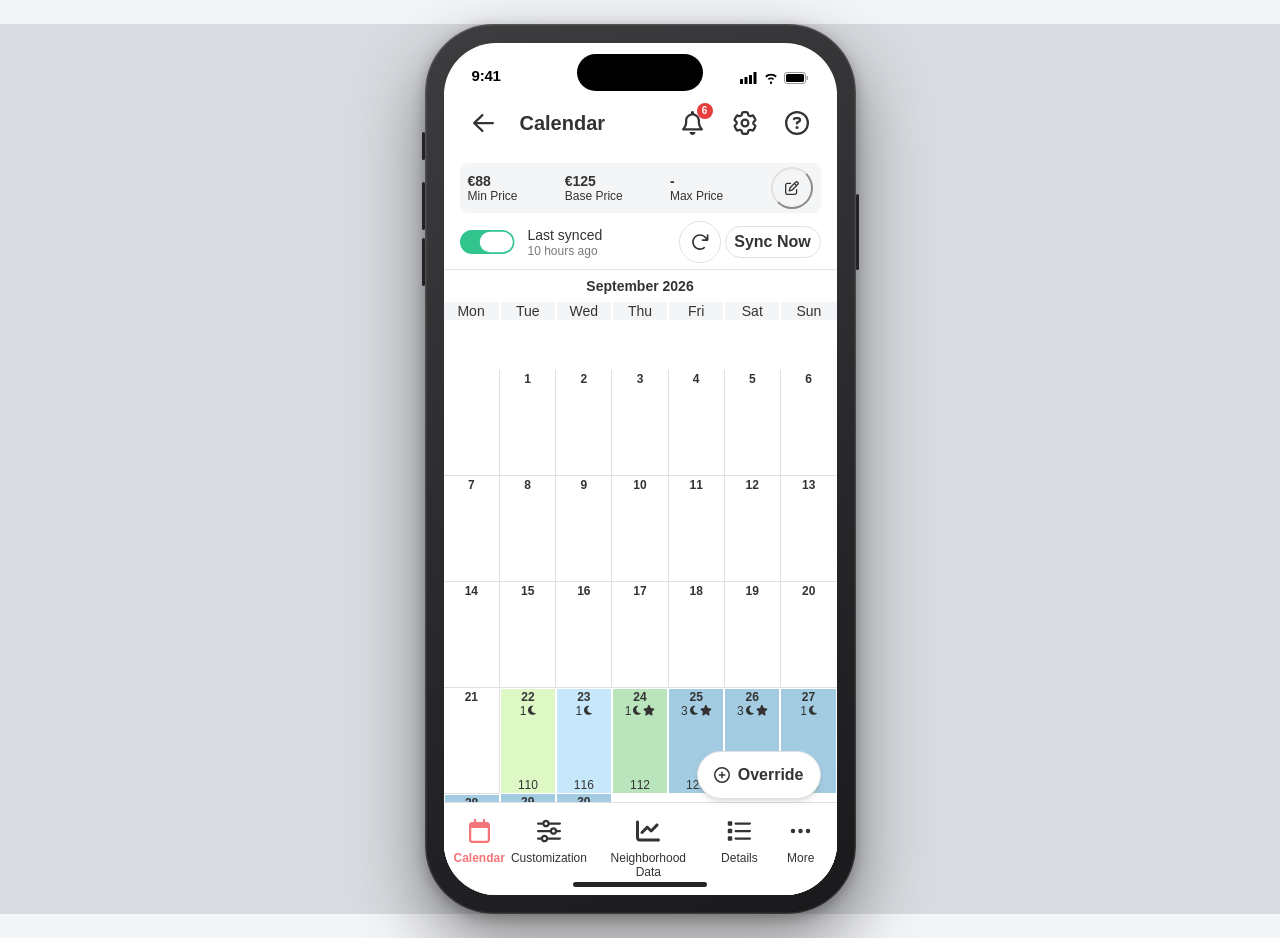
==== calendar.html @ 1b8e3a9e "Neighborhood Data design audit fixes - Tabs: no pink divider on active tab; Market History tabs 48px" ====
<!DOCTYPE html>
<html lang="en">
<head>
<meta charset="UTF-8">
<meta name="viewport" content="width=device-width, initial-scale=1.0, maximum-scale=1.0, user-scalable=no">
<title>Calendar — PriceLabs Mobile (real app shell)</title>
<link href="https://fonts.googleapis.com/css2?family=IBM+Plex+Sans:wght@400;500;600;700&display=swap" rel="stylesheet">
<script src="https://code.highcharts.com/highcharts.js"></script>
<script src="https://code.highcharts.com/highcharts-more.js"></script>
<script src="https://code.highcharts.com/modules/accessibility.js"></script>
<style>
/* Real Chakra theme tokens, extracted live from sagar.app.pricelabs.co (getComputedStyle on :root).
   Same custom-property names the production app uses — nothing renamed. */
:root {
  --chakra-colors-primaryRed-50: #FEF1F2;
  --chakra-colors-primaryRed-100: #FCDCDD;
  --chakra-colors-primaryRed-200: #F69396;
  --chakra-colors-primaryRed-600: #F37579;
  --chakra-colors-primaryRed-700: #D66B6F;
  --chakra-colors-primaryRed-800: #C36568;
  --chakra-colors-primaryRed-900: #A15457;
  --chakra-colors-primaryBlack: #333333;
  --chakra-colors-secondaryBlack: #7A7A7A;
  --chakra-colors-productWhite: #FFFFFF;
  --chakra-colors-backgroundGrey: #F4F5F7;
  --chakra-colors-disabledGrey: #AEAEAE;
  --chakra-colors-borderColor: #E0E0E0;
  --chakra-colors-blackOverlay10: rgba(0, 0, 0, 0.1);
  --chakra-colors-highlightRed: #FEF1F2;
  --chakra-colors-highlightBlue: #F3F8FE;
  --chakra-colors-highlightGreen: #F5FBF9;
  --chakra-colors-highlightYellow: #FEFAF3;
  --chakra-colors-error: #E63E3D;
  --chakra-colors-gray-100: #EDF2F7;
  --chakra-colors-gray-200: #E2E8F0;
  --chakra-colors-gray-300: #CBD5E0;
  --chakra-colors-gray-400: #A0AEC0;
  --chakra-colors-gray-500: #718096;
  --chakra-colors-gray-600: #4A5568;
  --chakra-colors-gray-700: #2D3748;
  --chakra-colors-gray-800: #1A202C;

  --chakra-fontWeights-normal: 400;
  --chakra-fontWeights-medium: 500;
  --chakra-fontWeights-semibold: 600;
  --chakra-fontWeights-bold: 700;
  --chakra-lineHeights-normal: normal;
  --chakra-lineHeights-short: 1.375;
  --chakra-lineHeights-base: 1.5;
  --chakra-lineHeights-tall: 1.625;
  --chakra-fonts-body: 'IBM Plex Sans', sans-serif;
  --chakra-fonts-heading: -apple-system, BlinkMacSystemFont, "Segoe UI", Helvetica, Arial, sans-serif;

  --chakra-fontSizes-mobile-xs: 0.75rem;
  --chakra-fontSizes-mobile-sm: 0.875rem;
  --chakra-fontSizes-mobile-md: 1rem;
  --chakra-fontSizes-mobile-lg: 1.25rem;
  --chakra-fontSizes-mobile-xl: 1.5rem;
  --chakra-fontSizes-lg: 1.125rem;

  --chakra-space-1: 0.25rem;
  --chakra-space-2: 0.5rem;
  --chakra-space-2-5: 0.625rem;
  --chakra-space-3: 0.75rem;
  --chakra-space-4: 1rem;
  --chakra-space-6: 1.5rem;
  --chakra-space-8: 2rem;
  --chakra-space-10: 2.5rem;
  --chakra-space-12: 3rem;
  --chakra-space-13: 3.25rem;
  --chakra-sizes-full: 100%;
  --chakra-sizes-1: 0.25rem;
  --chakra-sizes-6: 1.5rem;
  --chakra-sizes-10: 2.5rem;
  --chakra-sizes-12: 3rem;
  --chakra-sizes-13: 3.25rem;
  --chakra-sizes-30: 7.5rem;

  --chakra-radii-full: 50rem;
  --chakra-radii-xl: 0.75rem;
  --chakra-radii-lg: 0.625rem;
  --chakra-radii-md: 0.313rem;
  --chakra-radii-sm: 0.125rem;

  --chakra-shadows-sm: 0 1px 2px 0 rgba(0,0,0,0.05);
  --chakra-shadows-base: 0 1px 3px 0 rgba(0,0,0,0.1), 0 1px 2px 0 rgba(0,0,0,0.06);
  --chakra-shadows-md: 0 4px 6px -1px rgba(0,0,0,0.1), 0 2px 4px -1px rgba(0,0,0,0.06);
  --chakra-shadows-lg: 0 10px 15px -3px rgba(0,0,0,0.1), 0 4px 6px -2px rgba(0,0,0,0.05);
  --chakra-shadows-outline: 0 0 0 3px rgba(66,153,225,0.6);
  --chakra-shadows-none: none;

  --chakra-borders-container: 1px solid #E0E0E0;
  --chakra-borders-datePickerDayHover: 1px solid #F37579;
  --chakra-borders-default: 1px solid rgba(0,0,0,0.1);
  --chakra-borders-none: 0;
  --chakra-transition-property-common: background-color,border-color,color,fill,stroke,opacity,box-shadow,transform;
  --chakra-transition-duration-normal: 200ms;
  --chakra-transition-duration-fast: 100ms;

  --chakra-colors-black: #000000;
  --chakra-colors-white: #FFFFFF;
  --chakra-colors-blue: #1976F3;
  --chakra-colors-green: #31C48D;
  --chakra-colors-transparent: transparent;
  --chakra-colors-chakra-body-bg: #FFFFFF;
  --chakra-colors-chakra-body-text: #1A202C;
  --chakra-colors-inputBg: #F4F5F7;
  --chakra-colors-cellSelection: rgba(0,0,0,0.2);
  --chakra-colors-whiteAlpha-300: rgba(255,255,255,0.16);

  --chakra-sizes-4: 1rem;
  --chakra-sizes-4-5: 1.125rem;
  --chakra-sizes-8: 2rem;
  --chakra-sizes-10-5: 2.625rem;
  --chakra-sizes-16: 4rem;
  --chakra-sizes-20: 5rem;
  --chakra-sizes-24: 6rem;
  --chakra-sizes-25: 6.25rem;

  --chakra-space-0-5: 0.125rem;
  --chakra-space-1-5: 0.375rem;
  --chakra-space-5: 1.25rem;
  --chakra-space-9: 2.25rem;
  --chakra-space-16: 4rem;
  --chakra-space-18: 4.5rem;
  --chakra-space-20: 5rem;

  --chakra-fontSizes-2xs: 0.625rem;
  --chakra-fontSizes-sm: 0.75rem;
  --chakra-lineHeights-1: 1;
  --chakra-radii-none: 0;

  --chakra-zIndices-banner: 1200;
  --chakra-zIndices-dropdown: 1000;
  --chakra-zIndices-modal: 1400;

  --chakra-shadows-bottomSheetShadow: 0px -2px 2px 0px rgba(51,51,51,0.1);
  --chakra-shadows-mobileDrawerHeaderShadow: 0px 2px 2px 0px rgba(51,51,51,0.1);
  --chakra-shadows-popoverDark: 0px 2px 4px 0px rgba(0,0,0,0.25), 0px 8px 24px 0px rgba(0,0,0,0.35);
}

html, body { background: var(--chakra-colors-backgroundGrey); }
body { font-family: var(--chakra-fonts-body); color: var(--chakra-colors-primaryBlack); margin: 0; }
* { box-sizing: border-box; }
.chakra-text { margin: 0; }

/* ── Phone-frame harness: real extracted elements use position:fixed against the
   live app's full-screen mobile viewport. We scope those to a centered frame so
   this page still works when previewed on a wide desktop browser. ── */
.phone-frame {
  position: relative;
  max-width: 393px;
  margin: 0 auto;
  /* 100vh is the LARGEST possible viewport height on a real phone browser
     (address bar hidden/collapsed) — the footer nav is pinned to the
     bottom of this box via position:absolute, so sizing the box to 100vh
     while the actual visible area is shorter (address bar still shown)
     pushes the footer below what's actually on screen. 100dvh tracks the
     real, currently-visible viewport instead; the plain 100vh line stays
     first as a fallback for browsers that don't support dvh yet. */
  height: 100vh;
  height: 100dvh;
  /* overflow:hidden still permits *programmatic* scrolling (e.g. a focused
     button's default scroll-into-view) — which is exactly what was shifting
     our absolutely-positioned sheets and bottom nav out of place. overflow:clip
     forbids scrolling outright; the hidden fallback covers older browsers. */
  overflow: hidden;
  overflow: clip;
  background: var(--chakra-colors-productWhite);
  box-shadow: 0 0 40px rgba(0,0,0,0.15);
  display: flex;
  flex-direction: column;
}
.phone-frame .css-d8ne84 { flex: 1 1 auto; min-height: 0; }
/* Real bottom nav uses z-index: var(--chakra-zIndices-modal) = 1400, which is
   meant to sit above ordinary page content in the live app but ends up ranking
   above our own bottom sheets too (which we z-index in the 2000s) unless we
   pin it down explicitly here. */
.phone-frame .css-18y2um2 { position: absolute !important; left: 0; right: 0; width: 100% !important; z-index: 30 !important; }
.phone-frame [role="dialog"].chakra-modal__content {
  position: absolute !important; max-width: 100% !important; margin: 0 !important;
  /* Real bottom sheets fill down to the screen edge with their own white
     background regardless of content length (verified live: a 6-item list
     still renders a 730px-tall sheet on an 812px viewport) — without this,
     our short sheets left a gap showing the page behind them. */
  min-height: 60vh; border-radius: 16px 16px 0 0; background: var(--chakra-colors-productWhite);
}
.phone-frame #sheet-backdrop { position: absolute !important; }
/* The Override FAB's real positioned ancestor was a Chakra Tabs wrapper
   (.css-8vzbhk) sized to the full scrollable calendar content (1000px+),
   not the phone screen — so "bottom: 96px" resolved against that tall box
   and the button rendered hundreds of pixels below the visible viewport.
   Neutralizing that wrapper's position lets the button's containing block
   resolve up to .phone-frame instead, so it floats correctly above the
   tab bar as the calendar scrolls beneath it. */
.phone-frame .css-8vzbhk { position: static !important; }
.phone-frame #mobile-app-override-button-calendar-container {
  position: absolute !important; top: auto !important; left: auto !important;
  right: 16px !important; bottom: 96px !important; z-index: 50;
}
/* Real header wrapper is position:fixed in the live app, so its sibling
   content carries a margin-top equal to the header's height to avoid
   sitting underneath it. Our header is sticky (in normal flow) instead,
   so that compensation is redundant here — it was leaving a blank ~64px
   gap between the header and the price card. */
.phone-frame .css-1wpd4pz { position: static !important; margin-top: 0 !important; }

/* ── iPhone 16 device frame (POC presentation only, not extracted from the
   real app): matches the iPhone 16's logical/point resolution — 393×852pt
   (2556×1179px @3x) — with a titanium bezel, Dynamic Island, status bar,
   side buttons and home indicator so the mock reads as a real device. ── */
.device-frame {
  position: relative;
  width: 431px; height: 890px;
  margin: 24px auto;
  background: linear-gradient(155deg,#3d3d3f,#19191b);
  border-radius: 68px;
  padding: 19px;
  box-shadow: 0 30px 70px rgba(0,0,0,0.45), 0 4px 14px rgba(0,0,0,0.25), inset 0 0 0 1.5px rgba(255,255,255,0.12);
}
.device-frame .screen {
  position: relative; width: 393px; height: 852px;
  border-radius: 52px; overflow: hidden; background: #fff;
}
.device-frame .screen .phone-frame {
  height: 804px; max-width: 393px; margin-top: 48px; box-shadow: none;
}
.device-frame .status-bar {
  position: absolute; top: 0; left: 0; right: 0; height: 48px; z-index: 500;
  display: flex; align-items: flex-end; justify-content: space-between;
  padding: 0 28px 7px; pointer-events: none;
  font-size: 15px; font-weight: 600; color: #000; letter-spacing: -0.2px;
  font-family: -apple-system, BlinkMacSystemFont, "Segoe UI", Helvetica, Arial, sans-serif;
}
.device-frame .status-bar .sb-icons { display: flex; align-items: center; gap: 5px; }
.device-frame .dynamic-island {
  position: absolute; top: 11px; left: 50%; transform: translateX(-50%);
  width: 126px; height: 37px; background: #000; border-radius: 20px; z-index: 600;
}
.device-frame .home-indicator {
  position: absolute; bottom: 8px; left: 50%; transform: translateX(-50%);
  width: 134px; height: 5px; background: #000; border-radius: 3px; z-index: 500; opacity: 0.85;
}
.device-frame .side-btn { position: absolute; background: #232325; border-radius: 3px 0 0 3px; }
.device-frame .btn-action { left: -3px; top: 108px; width: 3px; height: 28px; border-radius: 3px; }
.device-frame .btn-vol-up { left: -3px; top: 158px; width: 3px; height: 48px; border-radius: 3px; }
.device-frame .btn-vol-down { left: -3px; top: 214px; width: 3px; height: 48px; border-radius: 3px; }
.device-frame .btn-power { right: -3px; top: 170px; width: 3px; height: 76px; border-radius: 3px; }
@media (max-width: 470px) {
  /* On an actual phone browser there's no bezel to draw and the real OS
     already shows its own status bar and (on notched phones) its own
     Dynamic Island — the fake ones below are only useful inside the
     desktop mockup, so they're hidden here rather than doubling up. */
  .device-frame {
    width: 100vw; height: 100vh; height: 100dvh;
    margin: 0; border-radius: 0; padding: 0; box-shadow: none;
  }
  .device-frame .screen { width: 100%; height: 100%; border-radius: 0; }
  .device-frame .screen .phone-frame { height: 100%; max-width: 100%; margin-top: 0; }
  .device-frame .side-btn, .device-frame .status-bar, .device-frame .dynamic-island, .device-frame .home-indicator {
    display: none;
  }
}
/* Real header wrapper is position:fixed against the full browser viewport in the
   live app (which IS full-viewport-width there). Pin it to the top of our scroll
   container instead, so it stays the frame's width. Targeted by structure
   (header's first div) rather than the opaque per-page Emotion hash, since the
   dashboard header's wrapper class wasn't captured with a matching CSS rule at all. */
.phone-frame header > div:first-child {
  display: flex !important; align-items: center; justify-content: space-between;
  gap: var(--chakra-space-3); padding: var(--chakra-space-3) var(--chakra-space-4);
  height: var(--chakra-sizes-16); width: 100% !important;
  background: var(--chakra-colors-productWhite);
  box-shadow: var(--chakra-shadows-mobileDrawerHeaderShadow);
  position: sticky !important; top: 0 !important; z-index: 20;
}
.phone-frame header .css-1v6aiw5 { flex: 1 1 auto !important; width: auto !important; min-width: 0; }
/* .css-1fydlbq carries a real "mobileDrawerHeaderShadow" box-shadow meant
   for a header that overlaps scrolling content behind it elsewhere in the
   live app. In our bottom-sheet/full-screen headers it isn't overlapping
   anything — it just renders as a stray horizontal shadow band under the
   title row. Suppressed for our modal headers specifically. */
.phone-frame .chakra-modal__header .css-1fydlbq { box-shadow: none !important; }
/* Shared header icon-group: captured with matching CSS on the Calendar page but
   not the Pricing Dashboard page (same component, but its own stylesheet was
   built from a scan that never saw the header's classes). Same values either way. */
.css-nwfosv { display: flex !important; gap: var(--chakra-space-1); flex-shrink: 0; }
.css-79elbk { position: relative; }

/* Header icon buttons (.css-1x8iiyz): the real rule's border-width/style
   sub-properties were captured as empty values (an artifact of how Chakra
   serializes an unset border), which the browser silently drops — so instead
   of "no border" these buttons were falling back to the default UA <button>
   style (a 2px grey outset border), which is what was reported as broken. */
.chakra-button.css-1x8iiyz { border: 0 none; box-shadow: none; background: var(--chakra-colors-productWhite); }
.chakra-button.css-1x8iiyz:active { background: var(--chakra-colors-primaryRed-50); }

"
.chakra-button__group[data-attached][data-orientation="horizontal"] > .css-1x8iiyz:not(:last-of-type) { margin-inline-end: -1px; }
.chakra-button__group[data-attached][data-orientation="vertical"] > .css-1x8iiyz:not(:last-of-type) { margin-bottom: -1px; }
.css-1x8iiyz .chakra-button__spinner { width: 1.5rem; height: 1.5rem; font-size: 1.5rem; }
@-webkit-keyframes animation-b7n1on { 
  0% { transform: rotate(0deg); }
  100% { transform: rotate(360deg); }
}
@keyframes animation-b7n1on { 
  0% { transform: rotate(0deg); }
  100% { transform: rotate(360deg); }
}
@-webkit-keyframes animation-14pkoxc { 
  0% { border-color: var(--skeleton-start-color); background: var(--skeleton-start-color); }
  100% { border-color: var(--skeleton-end-color); background: var(--skeleton-end-color); }
}
@keyframes animation-14pkoxc { 
  0% { border-color: var(--skeleton-start-color); background: var(--skeleton-start-color); }
  100% { border-color: var(--skeleton-end-color); background: var(--skeleton-end-color); }
}
.css-1iraaq8 { padding: var(--chakra-space-3); flex: 1 1 0%; width: var(--chakra-sizes-full); margin: 0px; }
.css-1vakbk4 { display: flex; gap: var(--chakra-space-2); }
@-webkit-keyframes animation-1kqbx5h { 
  0% { transform: translateX(-100%); }
  100% { transform: translateX(100%); }
}
@keyframes animation-1kqbx5h { 
  0% { transform: translateX(-100%); }
  100% { transform: translateX(100%); }
}
.css-2o0llq { position: relative; top: 0px; }
.css-95ar3t { width: 100%; display: flex; position: relative; isolation: isolate; --input-font-size: var(--chakra-fontSizes-sm); --input-padding: var(--chakra-space-3); --input-border-radius: var(--chakra-radii-sm); --input-height: var(--chakra-sizes-8); height: fit-content; }
.css-95ar3t .chakra-input__left-element svg { width: var(--chakra-sizes-4); height: var(--chakra-sizes-4); max-width: var(--chakra-sizes-4); max-height: var(--chakra-sizes-4); font-size: var(--chakra-fontSizes-mobile-md); color: var(--chakra-colors-secondaryBlack); }
.css-95ar3t .chakra-input__left-element + input, .css-95ar3t .chakra-input__left-element + textarea { padding-inline-start: var(--chakra-space-9); }
.css-95ar3t.multiline .chakra-input__left-element, .css-95ar3t.multiline .chakra-input__right-element { height: var(--chakra-sizes-12); }
.css-95ar3t .chakra-textarea { border-radius: 0.75rem; font-size: var(--chakra-fontSizes-mobile-md); min-height: var(--chakra-sizes-30); padding-top: var(--chakra-space-3); padding-bottom: var(--chakra-space-3); }
.css-95ar3t .chakra-textarea::-webkit-input-placeholder { font-size: var(--chakra-fontSizes-mobile-md); color: var(--chakra-colors-disabledGrey); }
.css-95ar3t .chakra-textarea::placeholder, .css-95ar3t .chakra-textarea[data-placeholder] { font-size: var(--chakra-fontSizes-mobile-md); color: var(--chakra-colors-disabledGrey); }
.css-95ar3t .chakra-textarea:active, .css-95ar3t .chakra-textarea[data-active] { border-color: var(--chakra-colors-primaryRed-600); box-shadow: var(--chakra-shadows-none); transition: border-color 0.15s ease-in-out, box-shadow 0.15s ease-in-out; }
.css-95ar3t .chakra-textarea:active:hover, .css-95ar3t .chakra-textarea[data-active]:hover, .css-95ar3t .chakra-textarea:active[data-hover], .css-95ar3t .chakra-textarea[data-active][data-hover] { border-color: var(--chakra-colors-primaryRed-600); }
.css-95ar3t .chakra-textarea:focus, .css-95ar3t .chakra-textarea[data-focus] { border-color: var(--chakra-colors-primaryRed-600); box-shadow: var(--chakra-shadows-none); transition: border-color 0.15s ease-in-out, box-shadow 0.15s ease-in-out; }
.css-95ar3t .chakra-textarea:focus:hover, .css-95ar3t .chakra-textarea[data-focus]:hover, .css-95ar3t .chakra-textarea:focus[data-hover], .css-95ar3t .chakra-textarea[data-focus][data-hover] { border-color: var(--chakra-colors-primaryRed-600); }
.css-95ar3t .chakra-textarea[aria-invalid="true"], .css-95ar3t .chakra-textarea[data-invalid] { border-color: var(--chakra-colors-error); box-shadow: var(--chakra-shadows-none); background: var(--chakra-colors-productWhite); }
.css-95ar3t .chakra-textarea:hover, .css-95ar3t .chakra-textarea[data-hover] { border-color: var(--chakra-colors-borderColor); }
.css-95ar3t .chakra-textarea:disabled, .css-95ar3t .chakra-textarea[disabled], .css-95ar3t .chakra-textarea[aria-disabled="true"], .css-95ar3t .chakra-textarea[data-disabled] { background: var(--chakra-colors-backgroundGrey); border-color: var(--chakra-colors-borderColor); opacity: 1; }
.css-95ar3t .chakra-textarea:disabled:hover, .css-95ar3t .chakra-textarea[disabled]:hover, .css-95ar3t .chakra-textarea[aria-disabled="true"]:hover, .css-95ar3t .chakra-textarea[data-disabled]:hover, .css-95ar3t .chakra-textarea:disabled[data-hover], .css-95ar3t .chakra-textarea[disabled][data-hover], .css-95ar3t .chakra-textarea[aria-disabled="true"][data-hover], .css-95ar3t .chakra-textarea[data-disabled][data-hover] { border-color: var(--chakra-colors-borderColor); }
.css-95ar3t .chakra-textarea:disabled::-webkit-input-placeholder { color: var(--chakra-colors-disabledGrey); }
.css-95ar3t .chakra-textarea[disabled]::-webkit-input-placeholder { color: var(--chakra-colors-disabledGrey); }
.css-95ar3t .chakra-textarea[aria-disabled="true"]::-webkit-input-placeholder { color: var(--chakra-colors-disabledGrey); }
.css-95ar3t .chakra-textarea[data-disabled]::-webkit-input-placeholder { color: var(--chakra-colors-disabledGrey); }
.css-95ar3t .chakra-textarea:disabled::placeholder, .css-95ar3t .chakra-textarea[disabled]::placeholder, .css-95ar3t .chakra-textarea[aria-disabled="true"]::placeholder, .css-95ar3t .chakra-textarea[data-disabled]::placeholder, .css-95ar3t .chakra-textarea:disabled[data-placeholder], .css-95ar3t .chakra-textarea[disabled][data-placeholder], .css-95ar3t .chakra-textarea[aria-disabled="true"][data-placeholder], .css-95ar3t .chakra-textarea[data-disabled][data-placeholder] { color: var(--chakra-colors-disabledGrey); }
.css-zohf4a .chakra-button__spinner { width: 1.5rem; height: 1.5rem; font-size: 1.5rem; }
.css-8fcd4v { overflow: auto; max-height: 100dvh; min-height: 100dvh; padding-top: var(--chakra-space-18); touch-action: pan-x pan-y; }
.css-um13ib { display: flex; -webkit-box-align: center; align-items: center; -webkit-box-pack: end; justify-content: flex-end; flex-direction: row; gap: var(--chakra-space-2); width: 100%; padding: var(--chakra-space-3); background: var(--chakra-colors-backgroundGrey); border-radius: var(--chakra-radii-md); }
.css-1gylthm { display: flex; -webkit-box-pack: justify; justify-content: space-between; width: var(--chakra-sizes-full); -webkit-box-align: center; align-items: center; column-gap: var(--chakra-space-3); }
.css-1ki54i { width: var(--chakra-sizes-full); }
.css-f3cbvq { display: flex; flex-direction: column; position: relative; gap: var(--chakra-space-1); }
.css-v5vb7d { left: var(--chakra-space-3); width: fit-content; height: var(--chakra-sizes-full); font-size: var(--chakra-fontSizes-mobile-md); display: flex; -webkit-box-align: center; align-items: center; -webkit-box-pack: center; justify-content: center; position: absolute; top: 0px; z-index: 2; pointer-events: none; }
.css-14aix0t { width: 100%; height: var(--chakra-sizes-12); font-size: var(--chakra-fontSizes-mobile-md); padding-inline-start: var(--input-height); padding-inline-end: var(--chakra-space-4); border-radius: 0.75rem; min-width: 100px; outline: transparent solid 2px; outline-offset: 2px; position: relative; appearance: none; transition-property: var(--chakra-transition-property-common); transition-duration: var(--chakra-transition-duration-normal); line-height: var(--chakra-lineHeights-base); color: var(--chakra-colors-primaryBlack); font-weight: var(--chakra-fontWeights-normal); background: var(--chakra-colors-white); border-top-style: ; border-top-width: ; border-right-style: ; border-right-width: ; border-bottom-style: ; border-bottom-width: ; border-left-style: ; border-left-width: ; border-image-source: ; border-image-slice: ; border-image-width: ; border-image-outset: ; border-image-repeat: ; border-color: var(--chakra-colors-gray-200); }
.css-14aix0t:disabled, .css-14aix0t[disabled], .css-14aix0t[aria-disabled="true"], .css-14aix0t[data-disabled] { opacity: 1; cursor: not-allowed; background: var(--chakra-colors-backgroundGrey); border-color: var(--chakra-colors-borderColor); }
.css-14aix0t:disabled:hover, .css-14aix0t[disabled]:hover, .css-14aix0t[aria-disabled="true"]:hover, .css-14aix0t[data-disabled]:hover, .css-14aix0t:disabled[data-hover], .css-14aix0t[disabled][data-hover], .css-14aix0t[aria-disabled="true"][data-hover], .css-14aix0t[data-disabled][data-hover] { border-color: var(--chakra-colors-borderColor); }
.css-14aix0t:disabled::-webkit-input-placeholder { color: var(--chakra-colors-disabledGrey); }
.css-14aix0t[disabled]::-webkit-input-placeholder { color: var(--chakra-colors-disabledGrey); }
.css-14aix0t[aria-disabled="true"]::-webkit-input-placeholder { color: var(--chakra-colors-disabledGrey); }
.css-14aix0t[data-disabled]::-webkit-input-placeholder { color: var(--chakra-colors-disabledGrey); }
.css-14aix0t:disabled::placeholder, .css-14aix0t[disabled]::placeholder, .css-14aix0t[aria-disabled="true"]::placeholder, .css-14aix0t[data-disabled]::placeholder, .css-14aix0t:disabled[data-placeholder], .css-14aix0t[disabled][data-placeholder], .css-14aix0t[aria-disabled="true"][data-placeholder], .css-14aix0t[data-disabled][data-placeholder] { color: var(--chakra-colors-disabledGrey); }
.chakra-ui-dark .css-14aix0t:not([data-theme]), [data-theme="dark"] .css-14aix0t:not([data-theme]), .css-14aix0t[data-theme="dark"] { background: var(--chakra-colors-inputBg); }
.css-14aix0t::-webkit-input-placeholder { font-weight: 400; font-size: var(--chakra-fontSizes-mobile-md); color: var(--chakra-colors-disabledGrey); }
.css-14aix0t::placeholder, .css-14aix0t[data-placeholder] { font-weight: 400; font-size: var(--chakra-fontSizes-mobile-md); color: var(--chakra-colors-disabledGrey); }
.css-14aix0t:hover, .css-14aix0t[data-hover] { border-color: var(--chakra-colors-borderColor); }
.css-14aix0t:focus, .css-14aix0t[data-focus] { border-color: var(--chakra-colors-primaryRed-600); box-shadow: var(--chakra-shadows-none); transition: border-color 0.15s ease-in-out, box-shadow 0.15s ease-in-out; }
.css-14aix0t:active, .css-14aix0t[data-active] { border-color: var(--chakra-colors-primaryRed-600); box-shadow: var(--chakra-shadows-none); transition: border-color 0.15s ease-in-out, box-shadow 0.15s ease-in-out; }
.css-14aix0t[aria-invalid="true"], .css-14aix0t[data-invalid] { background: var(--chakra-colors-productWhite); border-top-style: ; border-top-width: ; border-right-style: ; border-right-width: ; border-bottom-style: ; border-bottom-width: ; border-left-style: ; border-left-width: ; border-image-source: ; border-image-slice: ; border-image-width: ; border-image-outset: ; border-image-repeat: ; border-color: var(--chakra-colors-error); box-shadow: var(--chakra-shadows-none); }
.css-1p2ioqj { display: inline-flex; appearance: none; -webkit-box-align: center; align-items: center; -webkit-box-pack: center; justify-content: center; user-select: none; position: relative; white-space: nowrap; vertical-align: middle; outline: transparent solid 2px; outline-offset: 2px; line-height: var(--chakra-lineHeights-normal); border-radius: 36px; font-weight: var(--chakra-fontWeights-semibold); transition-property: var(--chakra-transition-property-common); transition-duration: var(--chakra-transition-duration-normal); cursor: pointer; font-family: var(--chakra-fonts-body); font-size: var(--chakra-fontSizes-mobile-xl); height: var(--chakra-sizes-12); width: var(--chakra-sizes-12); min-width: var(--chakra-sizes-12); border-width: 1px; border-style: solid; border-image: none; border-color: var(--chakra-colors-borderColor); color: var(--chakra-colors-primaryBlack); background: var(--chakra-colors-productWhite); padding-inline: 0px; padding-top: 0px; padding-bottom: 0px; }
.css-1p2ioqj:focus-visible, .css-1p2ioqj[data-focus-visible] { box-shadow: var(--chakra-shadows-outline); }
.css-1p2ioqj:disabled, .css-1p2ioqj[disabled], .css-1p2ioqj[aria-disabled="true"], .css-1p2ioqj[data-disabled] { opacity: 0.4; cursor: not-allowed; box-shadow: var(--chakra-shadows-none); color: var(--chakra-colors-disabledGrey); background: var(--chakra-colors-backgroundGrey); border-color: var(--chakra-colors-borderColor); }
.css-1p2ioqj:hover, .css-1p2ioqj[data-hover] { background: var(--chakra-colors-primaryRed-50); border-color: var(--chakra-colors-primaryRed-50); color: var(--chakra-colors-primaryRed-600); }
.css-1p2ioqj:hover:disabled, .css-1p2ioqj[data-hover]:disabled, .css-1p2ioqj:hover[disabled], .css-1p2ioqj[data-hover][disabled], .css-1p2ioqj:hover[aria-disabled="true"], .css-1p2ioqj[data-hover][aria-disabled="true"], .css-1p2ioqj:hover[data-disabled], .css-1p2ioqj[data-hover][data-disabled] { background: var(--chakra-colors-backgroundGrey); color: var(--chakra-colors-disabledGrey); border-color: var(--chakra-colors-borderColor); }
.css-1p2ioqj:focus, .css-1p2ioqj[data-focus] { outline: transparent solid 2px; outline-offset: 2px; }
.css-1p2ioqj:active, .css-1p2ioqj[data-active] { border-color: var(--chakra-colors-primaryRed-600); background: var(--chakra-colors-primaryRed-50); color: var(--chakra-colors-primaryRed-600); }
.css-1p2ioqj svg { max-height: var(--chakra-sizes-6); max-width: var(--chakra-sizes-6); }
.chakra-button__group[data-attached][data-orientation="horizontal"] > .css-1p2ioqj:not(:last-of-type) { margin-inline-end: -1px; }
.chakra-button__group[data-attached][data-orientation="vertical"] > .css-1p2ioqj:not(:last-of-type) { margin-bottom: -1px; }
.css-1p2ioqj .chakra-button__spinner { width: 1.5rem; height: 1.5rem; font-size: 1.5rem; }
.css-1p2ioqj[data-loading], .css-1p2ioqj[aria-busy="true"] { color: var(--chakra-colors-primaryRed-600); background: var(--chakra-colors-backgroundGrey); border-color: var(--chakra-colors-borderColor); }
.css-sqaypy { display: flex; -webkit-box-align: center; align-items: center; -webkit-box-pack: start; justify-content: flex-start; flex-direction: column; column-gap: 0.5rem; padding-right: ; padding-bottom: ; padding-left: ; padding-top: 0px; background-color: var(--chakra-colors-backgroundGrey); row-gap: var(--chakra-space-4); overflow-y: scroll; width: 100%; min-height: calc(100dvh - 13.5rem); }
.css-8atqhb { width: 100%; }
.css-11qswiv { display: flex; flex-direction: column; position: relative; min-width: 0px; overflow-wrap: break-word; --card-bg: var(--chakra-colors-chakra-body-bg); background-color: var(--card-bg); color: var(--chakra-colors-chakra-body-text); --card-radius: var(--chakra-radii-md); --card-padding: var(--chakra-space-5); --card-shadow: var(--chakra-shadows-base); border-width: 1px; border-style: solid; border-image: none; border-color: var(--chakra-colors-borderColor); border-radius: var(--chakra-radii-xl); width: var(--chakra-sizes-full); }
.chakra-ui-dark .css-11qswiv:not([data-theme]), [data-theme="dark"] .css-11qswiv:not([data-theme]), .css-11qswiv[data-theme="dark"] { background: var(--chakra-colors-productWhite); --card-bg: var(--chakra-colors-gray-700); }
.css-a7c8e1 { display: flex; -webkit-box-align: start; align-items: start; gap: var(--chakra-space-3); }
.css-1b14x9g { flex: 1 1 0%; min-width: 0px; }
.css-1ftze1e { font-family: var(--chakra-fonts-body); font-size: var(--chakra-fontSizes-mobile-xs); font-weight: var(--chakra-fontWeights-normal); line-height: var(--chakra-lineHeights-normal); color: var(--chakra-colors-secondaryBlack); overflow: hidden; text-overflow: ellipsis; display: -webkit-box; -webkit-box-orient: vertical; -webkit-line-clamp: var(--chakra-line-clamp); --chakra-line-clamp: 1; }
.css-g8on1u { text-transform: uppercase; font-weight: var(--chakra-fontWeights-semibold); color: var(--chakra-colors-primaryRed-600); }
.css-4q9k7x { font-weight: var(--chakra-fontWeights-normal); color: var(--chakra-colors-secondaryBlack); }
.css-kmvlkf { font-family: var(--chakra-fonts-body); font-size: var(--chakra-fontSizes-mobile-md); font-weight: var(--chakra-fontWeights-semibold); line-height: var(--chakra-lineHeights-normal); color: var(--chakra-colors-primaryBlack); overflow: hidden; text-overflow: ellipsis; display: -webkit-box; -webkit-box-orient: vertical; -webkit-line-clamp: var(--chakra-line-clamp); --chakra-line-clamp: 1; word-break: break-all; }
.css-1hn8wb5 { font-family: var(--chakra-fonts-body); font-size: var(--chakra-fontSizes-mobile-md); font-weight: var(--chakra-fontWeights-semibold); line-height: var(--chakra-lineHeights-normal); color: var(--chakra-colors-primaryBlack); overflow: hidden; text-overflow: ellipsis; display: -webkit-box; -webkit-box-orient: vertical; -webkit-line-clamp: var(--chakra-line-clamp); --chakra-line-clamp: 1; white-space: nowrap; margin-bottom: var(--chakra-space-1); }
.css-qxbhgb { display: flex; -webkit-box-align: center; align-items: center; -webkit-box-pack: justify; justify-content: space-between; padding-bottom: var(--chakra-space-3); }
.css-zqfmaf { font-family: var(--chakra-fonts-body); font-size: var(--chakra-fontSizes-mobile-sm); font-weight: var(--chakra-fontWeights-normal); line-height: 1.125rem; color: var(--chakra-colors-secondaryBlack); }
.css-j09xmg { font-family: var(--chakra-fonts-body); font-size: var(--chakra-fontSizes-mobile-xs); font-weight: var(--chakra-fontWeights-normal); line-height: var(--chakra-lineHeights-normal); color: var(--chakra-colors-primaryBlack); }
.css-1un89po { opacity: 0.6; border-width: 0px 0px 1px; border-image: none; width: 100%; border-color: var(--chakra-colors-borderColor); border-style: dashed; padding-top: 0px; }
.css-1qxkkss { display: flex; padding-right: ; padding-left: ; width: var(--chakra-sizes-full); margin: 0px; padding-inline-start: var(--chakra-space-3); padding-inline-end: var(--chakra-space-3); padding-top: 0px; padding-bottom: 0px; -webkit-box-align: center; align-items: center; }
.css-1hgcv7h { display: flex; -webkit-box-align: center; align-items: center; width: var(--chakra-sizes-full); -webkit-box-pack: justify; justify-content: space-between; gap: var(--chakra-space-2-5); padding-top: var(--chakra-space-2-5); padding-bottom: var(--chakra-space-2-5); flex-wrap: wrap; }
.css-rc5mpm { display: flex; -webkit-box-align: center; align-items: center; gap: var(--chakra-space-1); min-width: 0px; }
.css-1k2cff { display: inline-block; position: relative; vertical-align: middle; line-height: 0; --switch-track-diff: calc(var(--switch-track-width) - var(--switch-track-height)); --switch-thumb-x: var(--switch-track-diff); --switch-track-width: 4rem; --switch-track-height: 1.75rem; padding: 0px; }
[dir="rtl"] .css-1k2cff, .css-1k2cff[dir="rtl"] { --switch-thumb-x: calc(var(--switch-track-diff) * -1); }
.css-1i7du2g { display: inline-flex; flex-shrink: 0; -webkit-box-pack: start; justify-content: flex-start; box-sizing: content-box; cursor: pointer; border-radius: 6.25rem; padding: 0px; width: 4rem; height: 1.75rem; transition-property: var(--chakra-transition-property-common); transition-duration: var(--chakra-transition-duration-fast); --switch-bg: borderColor; background: var(--chakra-colors-disabledGrey); }
.chakra-ui-dark .css-1i7du2g:not([data-theme]), [data-theme="dark"] .css-1i7du2g:not([data-theme]), .css-1i7du2g[data-theme="dark"] { --switch-bg: whiteAlpha.400; }
.css-1i7du2g:focus-visible, .css-1i7du2g[data-focus-visible] { box-shadow: var(--chakra-shadows-outline); }
.css-1i7du2g:disabled, .css-1i7du2g[disabled], .css-1i7du2g[aria-disabled="true"], .css-1i7du2g[data-disabled] { opacity: 1; cursor: not-allowed; background: var(--chakra-colors-borderColor); }
.css-1i7du2g[aria-checked="true"], .css-1i7du2g[data-checked], .css-1i7du2g[data-state="checked"] { --switch-bg: colors.blue.500; background: var(--chakra-colors-green); border-color: var(--chakra-colors-green); }
.chakra-ui-dark .css-1i7du2g[aria-checked="true"]:not([data-theme]), .chakra-ui-dark .css-1i7du2g[data-checked]:not([data-theme]), .chakra-ui-dark .css-1i7du2g[data-state="checked"]:not([data-theme]), [data-theme="dark"] .css-1i7du2g[aria-checked="true"]:not([data-theme]), [data-theme="dark"] .css-1i7du2g[data-checked]:not([data-theme]), [data-theme="dark"] .css-1i7du2g[data-state="checked"]:not([data-theme]), .css-1i7du2g[aria-checked="true"][data-theme="dark"], .css-1i7du2g[data-checked][data-theme="dark"], .css-1i7du2g[data-state="checked"][data-theme="dark"] { --switch-bg: colors.blue.200; }
.css-1i7du2g[aria-checked="true"]:disabled, .css-1i7du2g[data-checked]:disabled, .css-1i7du2g[data-state="checked"]:disabled, .css-1i7du2g[aria-checked="true"][disabled], .css-1i7du2g[data-checked][disabled], .css-1i7du2g[data-state="checked"][disabled], .css-1i7du2g[aria-checked="true"][aria-disabled="true"], .css-1i7du2g[data-checked][aria-disabled="true"], .css-1i7du2g[data-state="checked"][aria-disabled="true"], .css-1i7du2g[aria-checked="true"][data-disabled], .css-1i7du2g[data-checked][data-disabled], .css-1i7du2g[data-state="checked"][data-disabled] { background: var(--chakra-colors-borderColor); }
.css-1hwc03m { background: var(--chakra-colors-productWhite); transition-property: transform; transition-duration: var(--chakra-transition-duration-normal); border-radius: 6.25rem; width: 2.438rem; height: 1.5rem; margin-inline: 4px; margin: var(--chakra-space-0-5); }
.css-1hwc03m[aria-checked="true"], .css-1hwc03m[data-checked], .css-1hwc03m[data-state="checked"] { transform: translateX(21.2px); margin-inline: 4px; margin: var(--chakra-space-0-5); }
.css-1hwc03m[aria-checked="true"]:disabled, .css-1hwc03m[data-checked]:disabled, .css-1hwc03m[data-state="checked"]:disabled, .css-1hwc03m[aria-checked="true"][disabled], .css-1hwc03m[data-checked][disabled], .css-1hwc03m[data-state="checked"][disabled], .css-1hwc03m[aria-checked="true"][aria-disabled="true"], .css-1hwc03m[data-checked][aria-disabled="true"], .css-1hwc03m[data-state="checked"][aria-disabled="true"], .css-1hwc03m[aria-checked="true"][data-disabled], .css-1hwc03m[data-checked][data-disabled], .css-1hwc03m[data-state="checked"][data-disabled] { background: var(--chakra-colors-backgroundGrey); }
.chakra-ui-dark .css-1hwc03m:not([data-theme]), [data-theme="dark"] .css-1hwc03m:not([data-theme]), .css-1hwc03m[data-theme="dark"] { background: var(--chakra-colors-black); }
.css-1hwc03m:disabled, .css-1hwc03m[disabled], .css-1hwc03m[aria-disabled="true"], .css-1hwc03m[data-disabled] { background: var(--chakra-colors-backgroundGrey); opacity: 1; }
.css-3uvxsn { color: var(--chakra-colors-secondaryBlack); font-family: var(--chakra-fonts-body); font-size: var(--chakra-fontSizes-mobile-sm); font-weight: var(--chakra-fontWeights-normal); line-height: 1.125rem; }
.css-6su6fj { flex-shrink: 0; }
.css-1fryiu4 { display: inline-flex; -webkit-box-align: center; align-items: center; padding: 0px; margin: 0px; border: var(--chakra-borders-none); background: var(--chakra-colors-transparent); cursor: pointer; line-height: var(--chakra-lineHeights-1); }
.css-zhhbpn { color: var(--chakra-colors-badge-warning); }
.css-1qq679y { z-index: 10; }
.css-1wo0eix { position: relative; display: flex; flex-direction: column; --popper-bg: var(--chakra-colors-productWhite); --popper-arrow-bg: var(--popper-bg); --popper-arrow-shadow-color: var(--chakra-colors-gray-200); width: auto; z-index: inherit; background: var(--chakra-colors-primaryBlack); max-width: 20rem; border: var(--chakra-borders-none); border-radius: var(--chakra-radii-md); box-shadow: var(--chakra-shadows-md); margin-right: var(--chakra-space-2); }
.chakra-ui-dark .css-1wo0eix:not([data-theme]), [data-theme="dark"] .css-1wo0eix:not([data-theme]), .css-1wo0eix[data-theme="dark"] { --popper-bg: var(--chakra-colors-productWhite); --popper-arrow-shadow-color: var(--chakra-colors-whiteAlpha-300); box-shadow: var(--chakra-shadows-popoverDark); }
.css-1wo0eix:focus-visible, .css-1wo0eix[data-focus-visible] { outline: transparent solid 2px; outline-offset: 2px; box-shadow: var(--chakra-shadows-outline); }
.css-1jke4yk { position: relative; width: 100%; }
.css-aj6q9d { position: absolute; top: -1rem; left: 0.75rem; height: calc(50% + 1rem); border-left-width: 1px; border-left-style: dashed; border-left-color: var(--chakra-colors-secondaryBlack); pointer-events: none; }
.css-mazbh3 { position: relative; margin-left: 1rem; width: calc(100% - 1.2rem); }
.css-kmityi { display: flex; -webkit-box-align: center; align-items: center; position: absolute; left: calc(-0.6rem); top: 50%; transform: translateY(-50%); }
.css-1f0gx85 { width: 0.375rem; height: 0.375rem; border-radius: var(--chakra-radii-full); background: var(--chakra-colors-secondaryBlack); flex-shrink: 0; transform: translateX(50%); }
.css-1032aog { width: 1.2rem; border-top-width: 1px; border-top-style: dashed; border-top-color: var(--chakra-colors-secondaryBlack); flex-shrink: 0; }
.css-1etwb3r { padding-left: 1rem; }
.css-1icxvso { text-transform: uppercase; font-weight: var(--chakra-fontWeights-semibold); color: var(--chakra-colors-primaryRed-600); padding-left: var(--chakra-space-1); }
.css-1l5wcrg { display: flex; -webkit-box-align: center; align-items: center; -webkit-box-pack: justify; justify-content: space-between; padding-bottom: 0px; }
.css-16hiwmb { position: absolute; top: -1rem; left: 0.75rem; height: calc(100% + 1rem); border-left-width: 1px; border-left-style: dashed; border-left-color: var(--chakra-colors-secondaryBlack); pointer-events: none; }
.css-tky84q { width: 100%; background: var(--chakra-colors-productWhite); border-top-left-radius: var(--chakra-radii-xl); border-top-right-radius: var(--chakra-radii-xl); border-bottom-left-radius: var(--chakra-radii-none); border-bottom-right-radius: var(--chakra-radii-none); box-shadow: var(--chakra-shadows-bottomSheetShadow); z-index: var(--chakra-zIndices-dropdown); padding-top: var(--chakra-space-3); padding-inline-start: var(--chakra-space-4); padding-inline-end: var(--chakra-space-4); padding-bottom: var(--chakra-space-4); overscroll-behavior: none; }
.css-69i1ev { display: flex; -webkit-box-pack: justify; justify-content: space-between; -webkit-box-align: center; align-items: center; }
.css-1fl3mp2-container { position: relative; box-sizing: border-box; cursor: pointer; width: 100%; }
.css-7pg0cj-a11yText { z-index: 9999; border: 0px; clip: rect(1px, 1px, 1px, 1px); height: 1px; width: 1px; position: absolute; overflow: hidden; padding: 0px; white-space: nowrap; }
.css-jv9jhq-control { -webkit-box-align: center; align-items: center; cursor: pointer; display: flex; flex-wrap: wrap; -webkit-box-pack: justify; justify-content: space-between; min-height: 40px; position: relative; transition: background-color 150ms cubic-bezier(0.4, 0, 0.2, 1), border-color, color, fill, stroke, opacity, box-shadow, transform; background-color: var(--chakra-colors-productWhite); border-color: var(--chakra-colors-borderColor); border-radius: 0.75rem; border-style: solid; border-width: 1px; box-shadow: none; box-sizing: border-box; height: 3rem; width: 100%; padding: 0px; min-width: auto; outline: 0px !important; }
.css-jv9jhq-control:hover { border-color: var(--chakra-colors-secondaryBlack); }
.css-jv9jhq-control input { position: absolute; }
.css-1c80u9f { -webkit-box-align: center; align-items: center; display: grid; flex: 1 1 0%; flex-wrap: wrap; position: relative; overflow: hidden; padding: 3px 8px 3px 0.75rem; box-sizing: border-box; }
.css-bhv3c3-singleValue { grid-area: 1 / 1 / 2 / 3; max-width: 100%; overflow: hidden; text-overflow: ellipsis; white-space: nowrap; margin-left: 2px; margin-right: 2px; box-sizing: border-box; padding-left: 0px; padding-right: 0px; font-family: "IBM Plex Sans", sans-serif; font-size: 1rem; font-weight: normal; line-height: 1.125rem; }
.css-9b0yao { min-width: 0px; max-width: 100%; width: 100%; overflow: hidden; display: flex; -webkit-box-align: center; align-items: center; gap: var(--chakra-space-2); }
.css-i6bazn { overflow: hidden; }
.css-1fv07yx { position: relative; overflow: hidden; text-overflow: ellipsis; display: block; -webkit-box-orient: vertical; -webkit-line-clamp: var(--chakra-line-clamp); --chakra-line-clamp: 1; word-break: break-all; font-family: var(--chakra-fonts-body); font-size: var(--chakra-fontSizes-mobile-md); font-weight: var(--chakra-fontWeights-normal); line-height: 1.125rem; color: inherit; min-width: 0px; max-width: 100%; width: 100%; }
.css-1hac4vs-dummyInput { background: 0px center; border: 0px; caret-color: transparent; font-size: inherit; grid-area: 1 / 1 / 2 / 3; outline: 0px; padding: 0px; width: 1px; color: transparent; left: -100px; opacity: 0; position: relative; transform: scale(0.01); }
.css-1wy0on6 { -webkit-box-align: center; align-items: center; align-self: stretch; display: flex; flex-shrink: 0; box-sizing: border-box; }
.css-1hyfx7x { display: none; }
.css-1wuv8sl-indicatorContainer { display: flex; transition: color 150ms; color: rgb(204, 204, 204); box-sizing: border-box; padding: 0px 0.75rem 0px 0.375rem; }
.css-1wuv8sl-indicatorContainer:hover { color: rgb(153, 153, 153); }
.css-1wuv8sl-indicatorContainer svg { font-size: 0.875rem; color: var(--chakra-colors-primaryBlack); }
.css-15be8lz { font-family: var(--chakra-fonts-body); font-size: var(--chakra-fontSizes-sm); font-weight: var(--chakra-fontWeights-normal); line-height: 1.125rem; color: var(--chakra-colors-secondaryBlack); }
svg.svg-inline--fa:not(:host), svg.svg-inline--fa:not(:root) { overflow: visible; box-sizing: initial; }
.svg-inline--fa { display: var(--fa-display,inline-block); height: 1em; overflow: visible; vertical-align: -0.125em; }
.svg-inline--fa.fa-2xs { vertical-align: 0.1em; }
.svg-inline--fa.fa-xs { vertical-align: 0px; }
.svg-inline--fa.fa-sm { vertical-align: -0.07143em; }
.svg-inline--fa.fa-lg { vertical-align: -0.2em; }
.svg-inline--fa.fa-xl { vertical-align: -0.25em; }
.svg-inline--fa.fa-2xl { vertical-align: -0.3125em; }
.svg-inline--fa.fa-pull-left { margin-right: var(--fa-pull-margin,.3em); width: auto; }
.svg-inline--fa.fa-pull-right { margin-left: var(--fa-pull-margin,.3em); width: auto; }
.svg-inline--fa.fa-li { width: var(--fa-li-width,2em); top: 0.25em; }
.svg-inline--fa.fa-fw { width: var(--fa-fw-width,1.25em); }
.fa-layers svg.svg-inline--fa { inset: 0px; margin: auto; position: absolute; }
.fa-layers svg.svg-inline--fa { transform-origin: center center; }
.fa-sm { font-size: 0.875em; line-height: 0.07143em; vertical-align: 0.05357em; }
@keyframes fa-beat { 
  0%, 90% { transform: scale(1); }
  45% { transform: scale(var(--fa-beat-scale,1.25)); }
}
@keyframes fa-bounce { 
  0% { transform: scale(1) translateY(0px); }
  10% { transform: scale(var(--fa-bounce-start-scale-x,1.1),var(--fa-bounce-start-scale-y,.9)) translateY(0); }
  30% { transform: scale(var(--fa-bounce-jump-scale-x,.9),var(--fa-bounce-jump-scale-y,1.1)) translateY(var(--fa-bounce-height,-.5em)); }
  50% { transform: scale(var(--fa-bounce-land-scale-x,1.05),var(--fa-bounce-land-scale-y,.95)) translateY(0); }
  57% { transform: scale(1) translateY(var(--fa-bounce-rebound,-.125em)); }
  64% { transform: scale(1) translateY(0px); }
  100% { transform: scale(1) translateY(0px); }
}
@keyframes fa-fade { 
  50% { opacity: var(--fa-fade-opacity,.4); }
}
@keyframes fa-beat-fade { 
  0%, 100% { opacity: var(--fa-beat-fade-opacity,.4); transform: scale(1); }
  50% { opacity: 1; transform: scale(var(--fa-beat-fade-scale,1.125)); }
}
@keyframes fa-flip { 
  50% { transform: rotate3d(var(--fa-flip-x,0),var(--fa-flip-y,1),var(--fa-flip-z,0),var(--fa-flip-angle,-180deg)); }
}
@keyframes fa-shake { 
  0% { transform: rotate(-15deg); }
  4% { transform: rotate(15deg); }
  24%, 8% { transform: rotate(-18deg); }
  12%, 28% { transform: rotate(18deg); }
  16% { transform: rotate(-22deg); }
  20% { transform: rotate(22deg); }
  32% { transform: rotate(-12deg); }
  36% { transform: rotate(12deg); }
  40%, 100% { transform: rotate(0deg); }
}
@keyframes fa-spin { 
  0% { transform: rotate(0deg); }
  100% { transform: rotate(1turn); }
}
.svg-inline--fa.fa-stack-1x { height: 1em; width: 1.25em; }
.svg-inline--fa.fa-stack-2x { height: 2em; width: 2.5em; }
.svg-inline--fa .fa-primary { fill: var(--fa-primary-color,currentColor); opacity: var(--fa-primary-opacity,1); }
.svg-inline--fa .fa-secondary { fill: var(--fa-secondary-color,currentColor); }
.svg-inline--fa .fa-secondary, .svg-inline--fa.fa-swap-opacity .fa-primary { opacity: var(--fa-secondary-opacity,.4); }
.svg-inline--fa.fa-swap-opacity .fa-secondary { opacity: var(--fa-primary-opacity,1); }
.svg-inline--fa mask .fa-primary, .svg-inline--fa mask .fa-secondary { fill: black; }
@font-face { font-family: "IBM Plex Sans"; font-style: normal; font-display: swap; font-weight: 300; src: url("/_next/static/media/ibm-plex-sans-cyrillic-ext-300-normal.eb278c9c.woff2") format("woff2"), url("/_next/static/media/ibm-plex-sans-cyrillic-ext-300-normal.949dc0c1.woff") format("woff"); unicode-range: U+460-52F, U+1C80-1C8A, U+20B4, U+2DE0-2DFF, U+A640-A69F, U+FE2E-FE2F; }
@font-face { font-family: "IBM Plex Sans"; font-style: normal; font-display: swap; font-weight: 300; src: url("/_next/static/media/ibm-plex-sans-cyrillic-300-normal.2697e1bb.woff2") format("woff2"), url("/_next/static/media/ibm-plex-sans-cyrillic-300-normal.d772a787.woff") format("woff"); unicode-range: U+301, U+400-45F, U+490-491, U+4B0-4B1, U+2116; }
@font-face { font-family: "IBM Plex Sans"; font-style: normal; font-display: swap; font-weight: 300; src: url("/_next/static/media/ibm-plex-sans-greek-300-normal.59f9421c.woff2") format("woff2"), url("/_next/static/media/ibm-plex-sans-greek-300-normal.84a79373.woff") format("woff"); unicode-range: U+370-377, U+37A-37F, U+384-38A, U+38C, U+38E-3A1, U+3A3-3FF; }
@font-face { font-family: "IBM Plex Sans"; font-style: normal; font-display: swap; font-weight: 300; src: url("/_next/static/media/ibm-plex-sans-vietnamese-300-normal.6bad10c1.woff2") format("woff2"), url("/_next/static/media/ibm-plex-sans-vietnamese-300-normal.8ed6ab07.woff") format("woff"); unicode-range: U+102-103, U+110-111, U+128-129, U+168-169, U+1A0-1A1, U+1AF-1B0, U+300-301, U+303-304, U+308-309, U+323, U+329, U+1EA0-1EF9, U+20AB; }
@font-face { font-family: "IBM Plex Sans"; font-style: normal; font-display: swap; font-weight: 300; src: url("/_next/static/media/ibm-plex-sans-latin-ext-300-normal.cb67f57b.woff2") format("woff2"), url("/_next/static/media/ibm-plex-sans-latin-ext-300-normal.71604702.woff") format("woff"); unicode-range: U+100-2BA, U+2BD-2C5, U+2C7-2CC, U+2CE-2D7, U+2DD-2FF, U+304, U+308, U+329, U+1D00-1DBF, U+1E00-1E9F, U+1EF2-1EFF, U+2020, U+20A0-20AB, U+20AD-20C0, U+2113, U+2C60-2C7F, U+A720-A7FF; }
@font-face { font-family: "IBM Plex Sans"; font-style: normal; font-display: swap; font-weight: 300; src: url("/_next/static/media/ibm-plex-sans-latin-300-normal.5d8f97bc.woff2") format("woff2"), url("/_next/static/media/ibm-plex-sans-latin-300-normal.5d9f75ee.woff") format("woff"); unicode-range: U+0-FF, U+131, U+152-153, U+2BB-2BC, U+2C6, U+2DA, U+2DC, U+304, U+308, U+329, U+2000-206F, U+20AC, U+2122, U+2191, U+2193, U+2212, U+2215, U+FEFF, U+FFFD; }
@font-face { font-family: "IBM Plex Sans"; font-style: normal; font-display: swap; font-weight: 400; src: url("/_next/static/media/ibm-plex-sans-cyrillic-ext-400-normal.fe77cf74.woff2") format("woff2"), url("/_next/static/media/ibm-plex-sans-cyrillic-ext-400-normal.c53594e1.woff") format("woff"); unicode-range: U+460-52F, U+1C80-1C8A, U+20B4, U+2DE0-2DFF, U+A640-A69F, U+FE2E-FE2F; }
@font-face { font-family: "IBM Plex Sans"; font-style: normal; font-display: swap; font-weight: 400; src: url("/_next/static/media/ibm-plex-sans-cyrillic-400-normal.03c3c250.woff2") format("woff2"), url("/_next/static/media/ibm-plex-sans-cyrillic-400-normal.f9650ffc.woff") format("woff"); unicode-range: U+301, U+400-45F, U+490-491, U+4B0-4B1, U+2116; }
@font-face { font-family: "IBM Plex Sans"; font-style: normal; font-display: swap; font-weight: 400; src: url("/_next/static/media/ibm-plex-sans-greek-400-normal.5f160bba.woff2") format("woff2"), url("/_next/static/media/ibm-plex-sans-greek-400-normal.bedb8549.woff") format("woff"); unicode-range: U+370-377, U+37A-37F, U+384-38A, U+38C, U+38E-3A1, U+3A3-3FF; }
@font-face { font-family: "IBM Plex Sans"; font-style: normal; font-display: swap; font-weight: 400; src: url("/_next/static/media/ibm-plex-sans-vietnamese-400-normal.7f721ef5.woff2") format("woff2"), url("/_next/static/media/ibm-plex-sans-vietnamese-400-normal.072f5433.woff") format("woff"); unicode-range: U+102-103, U+110-111, U+128-129, U+168-169, U+1A0-1A1, U+1AF-1B0, U+300-301, U+303-304, U+308-309, U+323, U+329, U+1EA0-1EF9, U+20AB; }
@font-face { font-family: "IBM Plex Sans"; font-style: normal; font-display: swap; font-weight: 400; src: url("/_next/static/media/ibm-plex-sans-latin-ext-400-normal.20dd57fa.woff2") format("woff2"), url("/_next/static/media/ibm-plex-sans-latin-ext-400-normal.40b9fc05.woff") format("woff"); unicode-range: U+100-2BA, U+2BD-2C5, U+2C7-2CC, U+2CE-2D7, U+2DD-2FF, U+304, U+308, U+329, U+1D00-1DBF, U+1E00-1E9F, U+1EF2-1EFF, U+2020, U+20A0-20AB, U+20AD-20C0, U+2113, U+2C60-2C7F, U+A720-A7FF; }
@font-face { font-family: "IBM Plex Sans"; font-style: normal; font-display: swap; font-weight: 400; src: url("/_next/static/media/ibm-plex-sans-latin-400-normal.13a15bcd.woff2") format("woff2"), url("/_next/static/media/ibm-plex-sans-latin-400-normal.48b78688.woff") format("woff"); unicode-range: U+0-FF, U+131, U+152-153, U+2BB-2BC, U+2C6, U+2DA, U+2DC, U+304, U+308, U+329, U+2000-206F, U+20AC, U+2122, U+2191, U+2193, U+2212, U+2215, U+FEFF, U+FFFD; }
@font-face { font-family: "IBM Plex Sans"; font-style: normal; font-display: swap; font-weight: 500; src: url("/_next/static/media/ibm-plex-sans-cyrillic-ext-500-normal.926ddd5b.woff2") format("woff2"), url("/_next/static/media/ibm-plex-sans-cyrillic-ext-500-normal.cfe07773.woff") format("woff"); unicode-range: U+460-52F, U+1C80-1C8A, U+20B4, U+2DE0-2DFF, U+A640-A69F, U+FE2E-FE2F; }
@font-face { font-family: "IBM Plex Sans"; font-style: normal; font-display: swap; font-weight: 500; src: url("/_next/static/media/ibm-plex-sans-cyrillic-500-normal.8f83abe5.woff2") format("woff2"), url("/_next/static/media/ibm-plex-sans-cyrillic-500-normal.b36047ca.woff") format("woff"); unicode-range: U+301, U+400-45F, U+490-491, U+4B0-4B1, U+2116; }
@font-face { font-family: "IBM Plex Sans"; font-style: normal; font-display: swap; font-weight: 500; src: url("/_next/static/media/ibm-plex-sans-greek-500-normal.e5c8b350.woff2") format("woff2"), url("/_next/static/media/ibm-plex-sans-greek-500-normal.0f811c39.woff") format("woff"); unicode-range: U+370-377, U+37A-37F, U+384-38A, U+38C, U+38E-3A1, U+3A3-3FF; }
@font-face { font-family: "IBM Plex Sans"; font-style: normal; font-display: swap; font-weight: 500; src: url("/_next/static/media/ibm-plex-sans-vietnamese-500-normal.4e93e369.woff2") format("woff2"), url("/_next/static/media/ibm-plex-sans-vietnamese-500-normal.7649f465.woff") format("woff"); unicode-range: U+102-103, U+110-111, U+128-129, U+168-169, U+1A0-1A1, U+1AF-1B0, U+300-301, U+303-304, U+308-309, U+323, U+329, U+1EA0-1EF9, U+20AB; }
@font-face { font-family: "IBM Plex Sans"; font-style: normal; font-display: swap; font-weight: 500; src: url("/_next/static/media/ibm-plex-sans-latin-ext-500-normal.91b576dd.woff2") format("woff2"), url("/_next/static/media/ibm-plex-sans-latin-ext-500-normal.e617d40b.woff") format("woff"); unicode-range: U+100-2BA, U+2BD-2C5, U+2C7-2CC, U+2CE-2D7, U+2DD-2FF, U+304, U+308, U+329, U+1D00-1DBF, U+1E00-1E9F, U+1EF2-1EFF, U+2020, U+20A0-20AB, U+20AD-20C0, U+2113, U+2C60-2C7F, U+A720-A7FF; }
@font-face { font-family: "IBM Plex Sans"; font-style: normal; font-display: swap; font-weight: 500; src: url("/_next/static/media/ibm-plex-sans-latin-500-normal.4cdcd386.woff2") format("woff2"), url("/_next/static/media/ibm-plex-sans-latin-500-normal.f8dd458c.woff") format("woff"); unicode-range: U+0-FF, U+131, U+152-153, U+2BB-2BC, U+2C6, U+2DA, U+2DC, U+304, U+308, U+329, U+2000-206F, U+20AC, U+2122, U+2191, U+2193, U+2212, U+2215, U+FEFF, U+FFFD; }
@font-face { font-family: "IBM Plex Sans"; font-style: normal; font-display: swap; font-weight: 600; src: url("/_next/static/media/ibm-plex-sans-cyrillic-ext-600-normal.399ec1c9.woff2") format("woff2"), url("/_next/static/media/ibm-plex-sans-cyrillic-ext-600-normal.a53cdf56.woff") format("woff"); unicode-range: U+460-52F, U+1C80-1C8A, U+20B4, U+2DE0-2DFF, U+A640-A69F, U+FE2E-FE2F; }
@font-face { font-family: "IBM Plex Sans"; font-style: normal; font-display: swap; font-weight: 600; src: url("/_next/static/media/ibm-plex-sans-cyrillic-600-normal.015f312d.woff2") format("woff2"), url("/_next/static/media/ibm-plex-sans-cyrillic-600-normal.fdcd15f2.woff") format("woff"); unicode-range: U+301, U+400-45F, U+490-491, U+4B0-4B1, U+2116; }
@font-face { font-family: "IBM Plex Sans"; font-style: normal; font-display: swap; font-weight: 600; src: url("/_next/static/media/ibm-plex-sans-greek-600-normal.6cd27d8b.woff2") format("woff2"), url("/_next/static/media/ibm-plex-sans-greek-600-normal.30fba19a.woff") format("woff"); unicode-range: U+370-377, U+37A-37F, U+384-38A, U+38C, U+38E-3A1, U+3A3-3FF; }
@font-face { font-family: "IBM Plex Sans"; font-style: normal; font-display: swap; font-weight: 600; src: url("/_next/static/media/ibm-plex-sans-vietnamese-600-normal.4aa57cdf.woff2") format("woff2"), url("/_next/static/media/ibm-plex-sans-vietnamese-600-normal.ea0cd549.woff") format("woff"); unicode-range: U+102-103, U+110-111, U+128-129, U+168-169, U+1A0-1A1, U+1AF-1B0, U+300-301, U+303-304, U+308-309, U+323, U+329, U+1EA0-1EF9, U+20AB; }
@font-face { font-family: "IBM Plex Sans"; font-style: normal; font-display: swap; font-weight: 600; src: url("/_next/static/media/ibm-plex-sans-latin-ext-600-normal.cb6ca6c6.woff2") format("woff2"), url("/_next/static/media/ibm-plex-sans-latin-ext-600-normal.73c474de.woff") format("woff"); unicode-range: U+100-2BA, U+2BD-2C5, U+2C7-2CC, U+2CE-2D7, U+2DD-2FF, U+304, U+308, U+329, U+1D00-1DBF, U+1E00-1E9F, U+1EF2-1EFF, U+2020, U+20A0-20AB, U+20AD-20C0, U+2113, U+2C60-2C7F, U+A720-A7FF; }
@font-face { font-family: "IBM Plex Sans"; font-style: normal; font-display: swap; font-weight: 600; src: url("/_next/static/media/ibm-plex-sans-latin-600-normal.1cdb9a2c.woff2") format("woff2"), url("/_next/static/media/ibm-plex-sans-latin-600-normal.0eddcd6d.woff") format("woff"); unicode-range: U+0-FF, U+131, U+152-153, U+2BB-2BC, U+2C6, U+2DA, U+2DC, U+304, U+308, U+329, U+2000-206F, U+20AC, U+2122, U+2191, U+2193, U+2212, U+2215, U+FEFF, U+FFFD; }
@font-face { font-family: "IBM Plex Sans"; font-style: normal; font-display: swap; font-weight: 700; src: url("/_next/static/media/ibm-plex-sans-cyrillic-ext-700-normal.3de7e69d.woff2") format("woff2"), url("/_next/static/media/ibm-plex-sans-cyrillic-ext-700-normal.9f15a15a.woff") format("woff"); unicode-range: U+460-52F, U+1C80-1C8A, U+20B4, U+2DE0-2DFF, U+A640-A69F, U+FE2E-FE2F; }
@font-face { font-family: "IBM Plex Sans"; font-style: normal; font-display: swap; font-weight: 700; src: url("/_next/static/media/ibm-plex-sans-cyrillic-700-normal.1751131f.woff2") format("woff2"), url("/_next/static/media/ibm-plex-sans-cyrillic-700-normal.d1f2c6c1.woff") format("woff"); unicode-range: U+301, U+400-45F, U+490-491, U+4B0-4B1, U+2116; }
@font-face { font-family: "IBM Plex Sans"; font-style: normal; font-display: swap; font-weight: 700; src: url("/_next/static/media/ibm-plex-sans-greek-700-normal.7d64268c.woff2") format("woff2"), url("/_next/static/media/ibm-plex-sans-greek-700-normal.3ffd49df.woff") format("woff"); unicode-range: U+370-377, U+37A-37F, U+384-38A, U+38C, U+38E-3A1, U+3A3-3FF; }
@font-face { font-family: "IBM Plex Sans"; font-style: normal; font-display: swap; font-weight: 700; src: url("/_next/static/media/ibm-plex-sans-vietnamese-700-normal.b561afbd.woff2") format("woff2"), url("/_next/static/media/ibm-plex-sans-vietnamese-700-normal.4e5ef43e.woff") format("woff"); unicode-range: U+102-103, U+110-111, U+128-129, U+168-169, U+1A0-1A1, U+1AF-1B0, U+300-301, U+303-304, U+308-309, U+323, U+329, U+1EA0-1EF9, U+20AB; }
@font-face { font-family: "IBM Plex Sans"; font-style: normal; font-display: swap; font-weight: 700; src: url("/_next/static/media/ibm-plex-sans-latin-ext-700-normal.92d72317.woff2") format("woff2"), url("/_next/static/media/ibm-plex-sans-latin-ext-700-normal.c831a1e2.woff") format("woff"); unicode-range: U+100-2BA, U+2BD-2C5, U+2C7-2CC, U+2CE-2D7, U+2DD-2FF, U+304, U+308, U+329, U+1D00-1DBF, U+1E00-1E9F, U+1EF2-1EFF, U+2020, U+20A0-20AB, U+20AD-20C0, U+2113, U+2C60-2C7F, U+A720-A7FF; }
@font-face { font-family: "IBM Plex Sans"; font-style: normal; font-display: swap; font-weight: 700; src: url("/_next/static/media/ibm-plex-sans-latin-700-normal.45cdbe8d.woff2") format("woff2"), url("/_next/static/media/ibm-plex-sans-latin-700-normal.ce08404e.woff") format("woff"); unicode-range: U+0-FF, U+131, U+152-153, U+2BB-2BC, U+2C6, U+2DA, U+2DC, U+304, U+308, U+329, U+2000-206F, U+20AC, U+2122, U+2191, U+2193, U+2212, U+2215, U+FEFF, U+FFFD; }
.chakra-popover__popper[data-popper-placement^="bottom"] .smart-presets-popover-content .chakra-popover__arrow { background: rgb(255, 246, 222) !important; }
@font-face { font-family: Inter; font-style: normal; font-display: swap; font-weight: 400; src: url("/_next/static/media/inter-cyrillic-ext-400-normal.f572b170.woff2") format("woff2"), url("/_next/static/media/inter-cyrillic-ext-400-normal.2a31c04b.woff") format("woff"); unicode-range: U+460-52F, U+1C80-1C8A, U+20B4, U+2DE0-2DFF, U+A640-A69F, U+FE2E-FE2F; }
@font-face { font-family: Inter; font-style: normal; font-display: swap; font-weight: 400; src: url("/_next/static/media/inter-cyrillic-400-normal.372704ff.woff2") format("woff2"), url("/_next/static/media/inter-cyrillic-400-normal.a6b6ef6f.woff") format("woff"); unicode-range: U+301, U+400-45F, U+490-491, U+4B0-4B1, U+2116; }
@font-face { font-family: Inter; font-style: normal; font-display: swap; font-weight: 400; src: url("/_next/static/media/inter-greek-ext-400-normal.4ce1df5d.woff2") format("woff2"), url("/_next/static/media/inter-greek-ext-400-normal.88ede1ea.woff") format("woff"); unicode-range: U+1F00-1FFF; }
@font-face { font-family: Inter; font-style: normal; font-display: swap; font-weight: 400; src: url("/_next/static/media/inter-greek-400-normal.d7020e3c.woff2") format("woff2"), url("/_next/static/media/inter-greek-400-normal.cc58c11b.woff") format("woff"); unicode-range: U+370-377, U+37A-37F, U+384-38A, U+38C, U+38E-3A1, U+3A3-3FF; }
@font-face { font-family: Inter; font-style: normal; font-display: swap; font-weight: 400; src: url("/_next/static/media/inter-vietnamese-400-normal.de4fc44f.woff2") format("woff2"), url("/_next/static/media/inter-vietnamese-400-normal.a9dd2faf.woff") format("woff"); unicode-range: U+102-103, U+110-111, U+128-129, U+168-169, U+1A0-1A1, U+1AF-1B0, U+300-301, U+303-304, U+308-309, U+323, U+329, U+1EA0-1EF9, U+20AB; }
@font-face { font-family: Inter; font-style: normal; font-display: swap; font-weight: 400; src: url("/_next/static/media/inter-latin-ext-400-normal.32a25442.woff2") format("woff2"), url("/_next/static/media/inter-latin-ext-400-normal.4edcaace.woff") format("woff"); unicode-range: U+100-2BA, U+2BD-2C5, U+2C7-2CC, U+2CE-2D7, U+2DD-2FF, U+304, U+308, U+329, U+1D00-1DBF, U+1E00-1E9F, U+1EF2-1EFF, U+2020, U+20A0-20AB, U+20AD-20C0, U+2113, U+2C60-2C7F, U+A720-A7FF; }
@font-face { font-family: Inter; font-style: normal; font-display: swap; font-weight: 400; src: url("/_next/static/media/inter-latin-400-normal.ef6d3f52.woff2") format("woff2"), url("/_next/static/media/inter-latin-400-normal.2c7a775c.woff") format("woff"); unicode-range: U+0-FF, U+131, U+152-153, U+2BB-2BC, U+2C6, U+2DA, U+2DC, U+304, U+308, U+329, U+2000-206F, U+20AC, U+2122, U+2191, U+2193, U+2212, U+2215, U+FEFF, U+FFFD; }
@font-face { font-family: Inter; font-style: normal; font-display: swap; font-weight: 700; src: url("/_next/static/media/inter-cyrillic-ext-700-normal.74b516d2.woff2") format("woff2"), url("/_next/static/media/inter-cyrillic-ext-700-normal.4b4022a6.woff") format("woff"); unicode-range: U+460-52F, U+1C80-1C8A, U+20B4, U+2DE0-2DFF, U+A640-A69F, U+FE2E-FE2F; }
@font-face { font-family: Inter; font-style: normal; font-display: swap; font-weight: 700; src: url("/_next/static/media/inter-cyrillic-700-normal.e9e5b2dc.woff2") format("woff2"), url("/_next/static/media/inter-cyrillic-700-normal.93eba3c3.woff") format("woff"); unicode-range: U+301, U+400-45F, U+490-491, U+4B0-4B1, U+2116; }
@font-face { font-family: Inter; font-style: normal; font-display: swap; font-weight: 700; src: url("/_next/static/media/inter-greek-ext-700-normal.827cd618.woff2") format("woff2"), url("/_next/static/media/inter-greek-ext-700-normal.31f1075d.woff") format("woff"); unicode-range: U+1F00-1FFF; }
@font-face { font-family: Inter; font-style: normal; font-display: swap; font-weight: 700; src: url("/_next/static/media/inter-greek-700-normal.97f0eeeb.woff2") format("woff2"), url("/_next/static/media/inter-greek-700-normal.5ec6c758.woff") format("woff"); unicode-range: U+370-377, U+37A-37F, U+384-38A, U+38C, U+38E-3A1, U+3A3-3FF; }
@font-face { font-family: Inter; font-style: normal; font-display: swap; font-weight: 700; src: url("/_next/static/media/inter-vietnamese-700-normal.faf12809.woff2") format("woff2"), url("/_next/static/media/inter-vietnamese-700-normal.bc68b199.woff") format("woff"); unicode-range: U+102-103, U+110-111, U+128-129, U+168-169, U+1A0-1A1, U+1AF-1B0, U+300-301, U+303-304, U+308-309, U+323, U+329, U+1EA0-1EF9, U+20AB; }
@font-face { font-family: Inter; font-style: normal; font-display: swap; font-weight: 700; src: url("/_next/static/media/inter-latin-ext-700-normal.b63daa1a.woff2") format("woff2"), url("/_next/static/media/inter-latin-ext-700-normal.93534b50.woff") format("woff"); unicode-range: U+100-2BA, U+2BD-2C5, U+2C7-2CC, U+2CE-2D7, U+2DD-2FF, U+304, U+308, U+329, U+1D00-1DBF, U+1E00-1E9F, U+1EF2-1EFF, U+2020, U+20A0-20AB, U+20AD-20C0, U+2113, U+2C60-2C7F, U+A720-A7FF; }
@font-face { font-family: Inter; font-style: normal; font-display: swap; font-weight: 700; src: url("/_next/static/media/inter-latin-700-normal.953b7aa5.woff2") format("woff2"), url("/_next/static/media/inter-latin-700-normal.9c21d4dc.woff") format("woff"); unicode-range: U+0-FF, U+131, U+152-153, U+2BB-2BC, U+2C6, U+2DA, U+2DC, U+304, U+308, U+329, U+2000-206F, U+20AC, U+2122, U+2191, U+2193, U+2212, U+2215, U+FEFF, U+FFFD; }"
".fc-not-allowed, .fc-not-allowed .fc-event { cursor: not-allowed; }
.fc { display: flex; flex-direction: column; font-size: 1em; }
.fc, .fc *, .fc ::after, .fc ::before { box-sizing: border-box; }
.fc table { border-collapse: collapse; border-spacing: 0px; font-size: 1em; }
.fc th { text-align: center; }
.fc td, .fc th { padding: 0px; vertical-align: top; }
.fc a[data-navlink] { cursor: pointer; }
.fc a[data-navlink]:hover { text-decoration: underline; }
.fc-direction-ltr { direction: ltr; text-align: left; }
.fc-direction-rtl { direction: rtl; text-align: right; }
.fc-theme-standard td, .fc-theme-standard th { border: 1px solid var(--fc-border-color); }
.fc-liquid-hack td, .fc-liquid-hack th { position: relative; }

.fc-icon { speak: none; -webkit-font-smoothing: antialiased; display: inline-block; font-style: normal; font-variant: normal; font-weight: 400; height: 1em; line-height: 1; text-align: center; text-transform: none; user-select: none; width: 1em; font-family: fcicons !important; }
.fc-icon-chevron-left::before { content: ""; }
.fc-icon-chevron-right::before { content: ""; }
.fc-icon-chevrons-left::before { content: ""; }
.fc-icon-chevrons-right::before { content: ""; }
.fc-icon-minus-square::before { content: ""; }
.fc-icon-plus-square::before { content: ""; }
.fc-icon-x::before { content: ""; }
.fc .fc-button { border-radius: 0px; font-family: inherit; font-size: inherit; line-height: inherit; margin: 0px; overflow: visible; text-transform: none; }
.fc .fc-button:focus { outline: -webkit-focus-ring-color auto 5px; }
.fc .fc-button { appearance: button; }
.fc .fc-button:not(:disabled) { cursor: pointer; }
.fc .fc-button { background-color: transparent; border: 1px solid transparent; border-radius: 0.25em; display: inline-block; font-size: 1em; font-weight: 400; line-height: 1.5; padding: 0.4em 0.65em; text-align: center; user-select: none; vertical-align: middle; }
.fc .fc-button:hover { text-decoration: none; }
.fc .fc-button:focus { box-shadow: rgba(44, 62, 80, 0.25) 0px 0px 0px 0.2rem; outline: 0px; }
.fc .fc-button:disabled { opacity: 0.65; }
.fc .fc-button-primary { background-color: var(--fc-button-bg-color); border-color: var(--fc-button-border-color); color: var(--fc-button-text-color); }
.fc .fc-button-primary:hover { background-color: var(--fc-button-hover-bg-color); border-color: var(--fc-button-hover-border-color); color: var(--fc-button-text-color); }
.fc .fc-button-primary:disabled { background-color: var(--fc-button-bg-color); border-color: var(--fc-button-border-color); color: var(--fc-button-text-color); }
.fc .fc-button-primary:focus { box-shadow: rgba(76, 91, 106, 0.5) 0px 0px 0px 0.2rem; }
.fc .fc-button-primary:not(:disabled).fc-button-active, .fc .fc-button-primary:not(:disabled):active { background-color: var(--fc-button-active-bg-color); border-color: var(--fc-button-active-border-color); color: var(--fc-button-text-color); }
.fc .fc-button-primary:not(:disabled).fc-button-active:focus, .fc .fc-button-primary:not(:disabled):active:focus { box-shadow: rgba(76, 91, 106, 0.5) 0px 0px 0px 0.2rem; }
.fc .fc-button .fc-icon { font-size: 1.5em; vertical-align: middle; }
.fc .fc-button-group { display: inline-flex; position: relative; vertical-align: middle; }
.fc .fc-button-group > .fc-button { flex: 1 1 auto; position: relative; }
.fc .fc-button-group > .fc-button.fc-button-active, .fc .fc-button-group > .fc-button:active, .fc .fc-button-group > .fc-button:focus, .fc .fc-button-group > .fc-button:hover { z-index: 1; }
.fc-direction-ltr .fc-button-group > .fc-button:not(:first-child) { border-bottom-left-radius: 0px; border-top-left-radius: 0px; margin-left: -1px; }
.fc-direction-ltr .fc-button-group > .fc-button:not(:last-child) { border-bottom-right-radius: 0px; border-top-right-radius: 0px; }
.fc-direction-rtl .fc-button-group > .fc-button:not(:first-child) { border-bottom-right-radius: 0px; border-top-right-radius: 0px; margin-right: -1px; }
.fc-direction-rtl .fc-button-group > .fc-button:not(:last-child) { border-bottom-left-radius: 0px; border-top-left-radius: 0px; }
.fc .fc-toolbar { align-items: center; display: flex; justify-content: space-between; }
.fc .fc-toolbar.fc-header-toolbar { margin-bottom: 1.5em; }
.fc .fc-toolbar.fc-footer-toolbar { margin-top: 1.5em; }
.fc .fc-toolbar-title { font-size: 1.75em; margin: 0px; }
.fc-direction-ltr .fc-toolbar > * > :not(:first-child) { margin-left: 0.75em; }
.fc-direction-rtl .fc-toolbar > * > :not(:first-child) { margin-right: 0.75em; }
.fc-direction-rtl .fc-toolbar-ltr { flex-direction: row-reverse; }
.fc .fc-scroller { position: relative; }
.fc .fc-scroller-liquid { height: 100%; }
.fc .fc-scroller-liquid-absolute { inset: 0px; position: absolute; }
.fc .fc-scroller-harness { direction: ltr; overflow: hidden; position: relative; }
.fc .fc-scroller-harness-liquid { height: 100%; }
.fc-direction-rtl .fc-scroller-harness > .fc-scroller { direction: rtl; }
.fc-theme-standard .fc-scrollgrid { border: 1px solid var(--fc-border-color); }
.fc .fc-scrollgrid, .fc .fc-scrollgrid table { table-layout: fixed; width: 100%; }
.fc .fc-scrollgrid table { border-left-style: hidden; border-right-style: hidden; border-top-style: hidden; }
.fc .fc-scrollgrid { border-bottom-width: 0px; border-collapse: separate; border-right-width: 0px; }
.fc .fc-scrollgrid-liquid { height: 100%; }
.fc .fc-scrollgrid-section, .fc .fc-scrollgrid-section table, .fc .fc-scrollgrid-section > td { height: 1px; }
.fc .fc-scrollgrid-section-liquid > td { height: 100%; }
.fc .fc-scrollgrid-section > * { border-left-width: 0px; border-top-width: 0px; }
.fc .fc-scrollgrid-section-footer > *, .fc .fc-scrollgrid-section-header > * { border-bottom-width: 0px; }
.fc .fc-scrollgrid-section-body table, .fc .fc-scrollgrid-section-footer table { border-bottom-style: hidden; }
.fc .fc-scrollgrid-section-sticky > * { background: var(--fc-page-bg-color); position: sticky; z-index: 3; }
.fc .fc-scrollgrid-section-header.fc-scrollgrid-section-sticky > * { top: 0px; }
.fc .fc-scrollgrid-section-footer.fc-scrollgrid-section-sticky > * { bottom: 0px; }
.fc .fc-scrollgrid-sticky-shim { height: 1px; margin-bottom: -1px; }
.fc-sticky { position: sticky; }
.fc .fc-view-harness { flex-grow: 1; position: relative; }
.fc .fc-view-harness-active > .fc-view { inset: 0px; position: absolute; }
.fc .fc-col-header-cell-cushion { display: inline-block; padding: 2px 4px; }
.fc .fc-bg-event, .fc .fc-highlight, .fc .fc-non-business { inset: 0px; position: absolute; }
.fc .fc-non-business { background: var(--fc-non-business-color); }
.fc .fc-bg-event { background: var(--fc-bg-event-color); opacity: var(--fc-bg-event-opacity); }
.fc .fc-bg-event .fc-event-title { font-size: var(--fc-small-font-size); font-style: italic; margin: 0.5em; }
.fc .fc-highlight { background: var(--fc-highlight-color); }
.fc .fc-cell-shaded, .fc .fc-day-disabled { background: var(--fc-neutral-bg-color); }
a.fc-event, a.fc-event:hover { text-decoration: none; }
.fc-event.fc-event-draggable, .fc-event[href] { cursor: pointer; }
.fc-event .fc-event-main { position: relative; z-index: 2; }
.fc-event-dragging:not(.fc-event-selected) { opacity: 0.75; }
.fc-event-dragging.fc-event-selected { box-shadow: rgba(0, 0, 0, 0.3) 0px 2px 7px; }
.fc-event .fc-event-resizer { display: none; position: absolute; z-index: 4; }
.fc-event-selected .fc-event-resizer, .fc-event:hover .fc-event-resizer { display: block; }
.fc-event-selected .fc-event-resizer { background: var(--fc-page-bg-color); border-color: inherit; border-radius: calc(var(--fc-event-resizer-dot-total-width)/2); border-style: solid; border-width: var(--fc-event-resizer-dot-border-width); height: var(--fc-event-resizer-dot-total-width); width: var(--fc-event-resizer-dot-total-width); }
.fc-event-selected .fc-event-resizer::before { inset: -20px; content: ""; position: absolute; }
.fc-event-selected, .fc-event:focus { box-shadow: rgba(0, 0, 0, 0.2) 0px 2px 5px; }
.fc-event-selected::before, .fc-event:focus::before { inset: 0px; content: ""; position: absolute; z-index: 3; }
.fc-event-selected::after, .fc-event:focus::after { background: var(--fc-event-selected-overlay-color); inset: -1px; content: ""; position: absolute; z-index: 1; }
.fc-h-event { background-color: var(--fc-event-bg-color); border: 1px solid var(--fc-event-border-color); display: block; }
.fc-h-event .fc-event-main { color: var(--fc-event-text-color); }
.fc-h-event .fc-event-main-frame { display: flex; }
.fc-h-event .fc-event-time { max-width: 100%; overflow: hidden; }
.fc-h-event .fc-event-title-container { flex-grow: 1; flex-shrink: 1; min-width: 0px; }
.fc-h-event .fc-event-title { display: inline-block; left: 0px; max-width: 100%; overflow: hidden; right: 0px; vertical-align: top; }
.fc-h-event.fc-event-selected::before { bottom: -10px; top: -10px; }
.fc-direction-ltr .fc-daygrid-block-event:not(.fc-event-start), .fc-direction-rtl .fc-daygrid-block-event:not(.fc-event-end) { border-bottom-left-radius: 0px; border-left-width: 0px; border-top-left-radius: 0px; }
.fc-direction-ltr .fc-daygrid-block-event:not(.fc-event-end), .fc-direction-rtl .fc-daygrid-block-event:not(.fc-event-start) { border-bottom-right-radius: 0px; border-right-width: 0px; border-top-right-radius: 0px; }
.fc-h-event:not(.fc-event-selected) .fc-event-resizer { bottom: 0px; top: 0px; width: var(--fc-event-resizer-thickness); }
.fc-direction-ltr .fc-h-event:not(.fc-event-selected) .fc-event-resizer-start, .fc-direction-rtl .fc-h-event:not(.fc-event-selected) .fc-event-resizer-end { cursor: w-resize; left: calc(var(--fc-event-resizer-thickness)*-.5); }
.fc-direction-ltr .fc-h-event:not(.fc-event-selected) .fc-event-resizer-end, .fc-direction-rtl .fc-h-event:not(.fc-event-selected) .fc-event-resizer-start { cursor: e-resize; right: calc(var(--fc-event-resizer-thickness)*-.5); }
.fc-h-event.fc-event-selected .fc-event-resizer { margin-top: calc(var(--fc-event-resizer-dot-total-width)*-.5); top: 50%; }
.fc-direction-ltr .fc-h-event.fc-event-selected .fc-event-resizer-start, .fc-direction-rtl .fc-h-event.fc-event-selected .fc-event-resizer-end { left: calc(var(--fc-event-resizer-dot-total-width)*-.5); }
.fc-direction-ltr .fc-h-event.fc-event-selected .fc-event-resizer-end, .fc-direction-rtl .fc-h-event.fc-event-selected .fc-event-resizer-start { right: calc(var(--fc-event-resizer-dot-total-width)*-.5); }
.fc .fc-popover { box-shadow: rgba(0, 0, 0, 0.15) 0px 2px 6px; position: absolute; z-index: 9999; }
.fc .fc-popover-header { align-items: center; display: flex; flex-direction: row; justify-content: space-between; padding: 3px 4px; }
.fc .fc-popover-title { margin: 0px 2px; }
.fc .fc-popover-close { cursor: pointer; font-size: 1.1em; opacity: 0.65; }
.fc-theme-standard .fc-popover { background: var(--fc-page-bg-color); border: 1px solid var(--fc-border-color); }
.fc-theme-standard .fc-popover-header { background: var(--fc-neutral-bg-color); }
.fc-daygrid-day-events::after, .fc-daygrid-day-events::before, .fc-daygrid-day-frame::after, .fc-daygrid-day-frame::before, .fc-daygrid-event-harness::after, .fc-daygrid-event-harness::before { clear: both; content: ""; display: table; }
.fc .fc-daygrid-body { position: relative; z-index: 1; }
.fc .fc-daygrid-day.fc-day-today { background-color: var(--fc-today-bg-color); }
.fc .fc-daygrid-day-frame { min-height: 100%; position: relative; }
.fc .fc-daygrid-day-top { display: flex; flex-direction: row-reverse; }
.fc .fc-day-other .fc-daygrid-day-top { opacity: 0.3; }
.fc .fc-daygrid-day-number { padding: 4px; position: relative; z-index: 4; }
.fc .fc-daygrid-month-start { font-size: 1.1em; font-weight: 700; }
.fc .fc-daygrid-day-events { margin-top: 1px; }
.fc .fc-daygrid-body-balanced .fc-daygrid-day-events { left: 0px; position: absolute; right: 0px; }
.fc .fc-daygrid-body-unbalanced .fc-daygrid-day-events { min-height: 2em; position: relative; }
.fc .fc-daygrid-body-natural .fc-daygrid-day-events { margin-bottom: 1em; }
.fc .fc-daygrid-event-harness { position: relative; }
.fc .fc-daygrid-event-harness-abs { left: 0px; position: absolute; right: 0px; top: 0px; }
.fc .fc-daygrid-bg-harness { bottom: 0px; position: absolute; top: 0px; }
.fc .fc-daygrid-day-bg .fc-non-business { z-index: 1; }
.fc .fc-daygrid-day-bg .fc-bg-event { z-index: 2; }
.fc .fc-daygrid-day-bg .fc-highlight { z-index: 3; }
.fc .fc-daygrid-event { margin-top: 1px; z-index: 6; }
.fc .fc-daygrid-event.fc-event-mirror { z-index: 7; }
.fc .fc-daygrid-day-bottom { font-size: 0.85em; margin: 0px 2px; }
.fc .fc-daygrid-day-bottom::after, .fc .fc-daygrid-day-bottom::before { clear: both; content: ""; display: table; }
.fc .fc-daygrid-more-link { border-radius: 3px; cursor: pointer; line-height: 1; margin-top: 1px; max-width: 100%; overflow: hidden; padding: 2px; position: relative; white-space: nowrap; z-index: 4; }
.fc .fc-daygrid-more-link:hover { background-color: rgba(0, 0, 0, 0.1); }
.fc .fc-daygrid-week-number { background-color: var(--fc-neutral-bg-color); color: var(--fc-neutral-text-color); min-width: 1.5em; padding: 2px; position: absolute; text-align: center; top: 0px; z-index: 5; }
.fc .fc-more-popover .fc-popover-body { min-width: 220px; padding: 10px; }
.fc-direction-ltr .fc-daygrid-event.fc-event-start, .fc-direction-rtl .fc-daygrid-event.fc-event-end { margin-left: 2px; }
.fc-direction-ltr .fc-daygrid-event.fc-event-end, .fc-direction-rtl .fc-daygrid-event.fc-event-start { margin-right: 2px; }
.fc-direction-ltr .fc-daygrid-more-link { float: left; }
.fc-direction-ltr .fc-daygrid-week-number { border-radius: 0px 0px 3px; left: 0px; }
.fc-direction-rtl .fc-daygrid-more-link { float: right; }
.fc-direction-rtl .fc-daygrid-week-number { border-radius: 0px 0px 0px 3px; right: 0px; }
.fc-liquid-hack .fc-daygrid-day-frame { position: static; }
.fc-daygrid-event { border-radius: 3px; font-size: var(--fc-small-font-size); position: relative; white-space: nowrap; }
.fc-daygrid-block-event .fc-event-time { font-weight: 700; }
.fc-daygrid-block-event .fc-event-time, .fc-daygrid-block-event .fc-event-title { padding: 1px; }
.fc-daygrid-dot-event { align-items: center; display: flex; padding: 2px 0px; }
.fc-daygrid-dot-event .fc-event-title { flex-grow: 1; flex-shrink: 1; font-weight: 700; min-width: 0px; overflow: hidden; }
.fc-daygrid-dot-event.fc-event-mirror, .fc-daygrid-dot-event:hover { background: rgba(0, 0, 0, 0.1); }
.fc-daygrid-dot-event.fc-event-selected::before { bottom: -10px; top: -10px; }
.fc-daygrid-event-dot { border: calc(var(--fc-daygrid-event-dot-width)/2) solid var(--fc-event-border-color); border-radius: calc(var(--fc-daygrid-event-dot-width)/2); box-sizing: content-box; height: 0px; margin: 0px 4px; width: 0px; }
.fc-direction-ltr .fc-daygrid-event .fc-event-time { margin-right: 3px; }
.fc-direction-rtl .fc-daygrid-event .fc-event-time { margin-left: 3px; }
.fc .fc-multimonth { border: 1px solid var(--fc-border-color); display: flex; flex-wrap: wrap; overflow-anchor: none; overflow: hidden auto; position: relative; transform: translateZ(0px); user-select: none; will-change: scroll-position; }
.fc .fc-multimonth-title { font-size: 1.2em; font-weight: 700; padding: 1em 0px; text-align: center; }
.fc .fc-multimonth-daygrid { background: var(--fc-page-bg-color); }
.fc .fc-multimonth-daygrid-table, .fc .fc-multimonth-header-table { table-layout: fixed; width: 100%; }
.fc .fc-multimonth-daygrid-table { border-top-style: hidden !important; }
.fc .fc-multimonth-singlecol .fc-multimonth { position: relative; }
.fc .fc-multimonth-singlecol .fc-multimonth-header { background: var(--fc-page-bg-color); position: relative; top: 0px; z-index: 2; }
.fc .fc-multimonth-singlecol .fc-multimonth-daygrid { position: relative; z-index: 1; }
.fc .fc-multimonth-singlecol .fc-multimonth-daygrid-table, .fc .fc-multimonth-singlecol .fc-multimonth-header-table { border-left-style: hidden; border-right-style: hidden; }
.fc .fc-multimonth-singlecol .fc-multimonth-month:last-child .fc-multimonth-daygrid-table { border-bottom-style: hidden; }
.fc .fc-multimonth-multicol { line-height: 1; }
.fc .fc-multimonth-multicol .fc-multimonth-month { padding: 0px 1.2em 1.2em; }
.fc .fc-multimonth-multicol .fc-daygrid-more-link { border: 1px solid var(--fc-event-border-color); display: block; float: none; padding: 1px; }
.fc .fc-multimonth-compact { line-height: 1; }
.fc .fc-multimonth-compact .fc-multimonth-daygrid-table, .fc .fc-multimonth-compact .fc-multimonth-header-table { font-size: 0.9em; }
.fc-media-screen .fc-multimonth-singlecol .fc-multimonth-header { position: sticky; }
.fc-media-print .fc-multimonth { overflow: visible; }
.fc-multimonth[data-allow-cross-month="true"] .fc-daygrid-day { cursor: default; }
.fc-multimonth[data-allow-cross-month="true"] .fc-daygrid-day:hover { background-color: rgba(74, 144, 226, 0.1); }
.fc-multimonth[data-allow-cross-month="true"] .fc-day-past { cursor: not-allowed !important; }
.fc-multimonth[data-allow-cross-month="true"] .fc-day-past:hover { background-color: transparent !important; }
.fc-multimonth[data-is-dragging="true"] .fc-daygrid-day-number, .fc-multimonth[data-is-dragging="true"] .fc-event, .fc-multimonth[data-is-dragging="true"] .fc-more-link, .fc-multimonth[data-is-dragging="true"] a, .fc-multimonth[data-is-dragging="true"] button { pointer-events: none !important; user-select: none !important; }
.css-1v6aiw5 { display: flex; width: var(--chakra-sizes-full); gap: var(--chakra-space-3); -webkit-box-align: center; align-items: center; }
.css-1x8iiyz { display: inline-flex; appearance: none; -webkit-box-align: center; align-items: center; -webkit-box-pack: center; justify-content: center; user-select: none; position: relative; white-space: nowrap; vertical-align: middle; outline: transparent solid 2px; outline-offset: 2px; line-height: var(--chakra-lineHeights-normal); border-radius: 36px; font-weight: var(--chakra-fontWeights-semibold); transition-property: var(--chakra-transition-property-common); transition-duration: var(--chakra-transition-duration-normal); cursor: pointer; font-family: var(--chakra-fonts-body); font-size: var(--chakra-fontSizes-mobile-xl); height: var(--chakra-sizes-12); width: var(--chakra-sizes-12); min-width: var(--chakra-sizes-12); border-top-style: ; border-top-width: ; border-right-style: ; border-right-width: ; border-bottom-style: ; border-bottom-width: ; border-left-style: ; border-left-width: ; border-image-source: ; border-image-slice: ; border-image-width: ; border-image-outset: ; border-image-repeat: ; border-color: var(--chakra-colors-borderColor); color: var(--chakra-colors-primaryBlack); background: var(--chakra-colors-productWhite); padding-inline: 0px; padding-top: 0px; padding-bottom: 0px; }
.css-1x8iiyz:focus-visible, .css-1x8iiyz[data-focus-visible] { box-shadow: var(--chakra-shadows-outline); }
.css-1x8iiyz:disabled, .css-1x8iiyz[disabled], .css-1x8iiyz[aria-disabled="true"], .css-1x8iiyz[data-disabled] { opacity: 0.4; cursor: not-allowed; box-shadow: var(--chakra-shadows-none); color: var(--chakra-colors-disabledGrey); background: var(--chakra-colors-backgroundGrey); }
.css-1x8iiyz:hover, .css-1x8iiyz[data-hover] { background: var(--chakra-colors-primaryRed-50); color: var(--chakra-colors-primaryRed-600); }
.css-1x8iiyz:hover:disabled, .css-1x8iiyz[data-hover]:disabled, .css-1x8iiyz:hover[disabled], .css-1x8iiyz[data-hover][disabled], .css-1x8iiyz:hover[aria-disabled="true"], .css-1x8iiyz[data-hover][aria-disabled="true"], .css-1x8iiyz:hover[data-disabled], .css-1x8iiyz[data-hover][data-disabled] { background: var(--chakra-colors-backgroundGrey); color: var(--chakra-colors-disabledGrey); }
.css-1x8iiyz:focus, .css-1x8iiyz[data-focus] { outline: transparent solid 2px; outline-offset: 2px; }
.css-1x8iiyz:active, .css-1x8iiyz[data-active] { border-color: var(--chakra-colors-primaryRed-600); background: var(--chakra-colors-primaryRed-50); color: var(--chakra-colors-primaryRed-600); }
.css-1x8iiyz svg { max-height: var(--chakra-sizes-6); max-width: var(--chakra-sizes-6); }
.chakra-button__group[data-attached][data-orientation="horizontal"] > .css-1x8iiyz:not(:last-of-type) { margin-inline-end: -1px; }
.chakra-button__group[data-attached][data-orientation="vertical"] > .css-1x8iiyz:not(:last-of-type) { margin-bottom: -1px; }
.css-1x8iiyz .chakra-button__spinner { width: 1.5rem; height: 1.5rem; font-size: 1.5rem; }
.css-1x8iiyz[data-loading], .css-1x8iiyz[aria-busy="true"] { color: var(--chakra-colors-primaryRed-600); background: var(--chakra-colors-backgroundGrey); }
.css-1u6fvt8 { font-family: var(--chakra-fonts-body); font-size: var(--chakra-fontSizes-mobile-lg); font-weight: var(--chakra-fontWeights-semibold); line-height: 1.938rem; color: var(--chakra-colors-primaryBlack); }
.css-nwfosv { display: flex; gap: var(--chakra-space-1); }
.css-79elbk { position: relative; }
@-webkit-keyframes animation-b7n1on { 
  0% { transform: rotate(0deg); }
  100% { transform: rotate(360deg); }
}
@keyframes animation-b7n1on { 
  0% { transform: rotate(0deg); }
  100% { transform: rotate(360deg); }
}
@-webkit-keyframes animation-14pkoxc { 
  0% { border-color: var(--skeleton-start-color); background: var(--skeleton-start-color); }
  100% { border-color: var(--skeleton-end-color); background: var(--skeleton-end-color); }
}
@keyframes animation-14pkoxc { 
  0% { border-color: var(--skeleton-start-color); background: var(--skeleton-start-color); }
  100% { border-color: var(--skeleton-end-color); background: var(--skeleton-end-color); }
}
@-webkit-keyframes animation-1kqbx5h { 
  0% { transform: translateX(-100%); }
  100% { transform: translateX(100%); }
}
@keyframes animation-1kqbx5h { 
  0% { transform: translateX(-100%); }
  100% { transform: translateX(100%); }
}
.css-95ar3t .chakra-textarea { border-radius: 0.75rem; font-size: var(--chakra-fontSizes-mobile-md); min-height: var(--chakra-sizes-30); padding-top: var(--chakra-space-3); padding-bottom: var(--chakra-space-3); }
.css-95ar3t .chakra-textarea::-webkit-input-placeholder { font-size: var(--chakra-fontSizes-mobile-md); color: var(--chakra-colors-disabledGrey); }
.css-95ar3t .chakra-textarea::placeholder, .css-95ar3t .chakra-textarea[data-placeholder] { font-size: var(--chakra-fontSizes-mobile-md); color: var(--chakra-colors-disabledGrey); }
.css-95ar3t .chakra-textarea:active, .css-95ar3t .chakra-textarea[data-active] { border-color: var(--chakra-colors-primaryRed-600); box-shadow: var(--chakra-shadows-none); transition: border-color 0.15s ease-in-out, box-shadow 0.15s ease-in-out; }
.css-95ar3t .chakra-textarea:active:hover, .css-95ar3t .chakra-textarea[data-active]:hover, .css-95ar3t .chakra-textarea:active[data-hover], .css-95ar3t .chakra-textarea[data-active][data-hover] { border-color: var(--chakra-colors-primaryRed-600); }
.css-95ar3t .chakra-textarea:focus, .css-95ar3t .chakra-textarea[data-focus] { border-color: var(--chakra-colors-primaryRed-600); box-shadow: var(--chakra-shadows-none); transition: border-color 0.15s ease-in-out, box-shadow 0.15s ease-in-out; }
.css-95ar3t .chakra-textarea:focus:hover, .css-95ar3t .chakra-textarea[data-focus]:hover, .css-95ar3t .chakra-textarea:focus[data-hover], .css-95ar3t .chakra-textarea[data-focus][data-hover] { border-color: var(--chakra-colors-primaryRed-600); }
.css-95ar3t .chakra-textarea[aria-invalid="true"], .css-95ar3t .chakra-textarea[data-invalid] { border-color: var(--chakra-colors-error); box-shadow: var(--chakra-shadows-none); background: var(--chakra-colors-productWhite); }
.css-95ar3t .chakra-textarea:hover, .css-95ar3t .chakra-textarea[data-hover] { border-color: var(--chakra-colors-borderColor); }
.css-95ar3t .chakra-textarea:disabled, .css-95ar3t .chakra-textarea[disabled], .css-95ar3t .chakra-textarea[aria-disabled="true"], .css-95ar3t .chakra-textarea[data-disabled] { background: var(--chakra-colors-backgroundGrey); border-color: var(--chakra-colors-borderColor); opacity: 1; }
.css-95ar3t .chakra-textarea:disabled:hover, .css-95ar3t .chakra-textarea[disabled]:hover, .css-95ar3t .chakra-textarea[aria-disabled="true"]:hover, .css-95ar3t .chakra-textarea[data-disabled]:hover, .css-95ar3t .chakra-textarea:disabled[data-hover], .css-95ar3t .chakra-textarea[disabled][data-hover], .css-95ar3t .chakra-textarea[aria-disabled="true"][data-hover], .css-95ar3t .chakra-textarea[data-disabled][data-hover] { border-color: var(--chakra-colors-borderColor); }
.css-95ar3t .chakra-textarea:disabled::-webkit-input-placeholder { color: var(--chakra-colors-disabledGrey); }
.css-95ar3t .chakra-textarea[disabled]::-webkit-input-placeholder { color: var(--chakra-colors-disabledGrey); }
.css-95ar3t .chakra-textarea[aria-disabled="true"]::-webkit-input-placeholder { color: var(--chakra-colors-disabledGrey); }
.css-95ar3t .chakra-textarea[data-disabled]::-webkit-input-placeholder { color: var(--chakra-colors-disabledGrey); }
.css-95ar3t .chakra-textarea:disabled::placeholder, .css-95ar3t .chakra-textarea[disabled]::placeholder, .css-95ar3t .chakra-textarea[aria-disabled="true"]::placeholder, .css-95ar3t .chakra-textarea[data-disabled]::placeholder, .css-95ar3t .chakra-textarea:disabled[data-placeholder], .css-95ar3t .chakra-textarea[disabled][data-placeholder], .css-95ar3t .chakra-textarea[aria-disabled="true"][data-placeholder], .css-95ar3t .chakra-textarea[data-disabled][data-placeholder] { color: var(--chakra-colors-disabledGrey); }
.css-zohf4a .chakra-button__spinner { width: 1.5rem; height: 1.5rem; font-size: 1.5rem; }
.css-1nd9u8o { overflow: hidden; text-overflow: ellipsis; white-space: nowrap; display: block; -webkit-box-orient: vertical; -webkit-line-clamp: var(--chakra-line-clamp); --chakra-line-clamp: 1; word-break: break-all; }
.css-nbi1af { position: absolute; top: var(--chakra-space-1); right: var(--chakra-space-1); background: var(--chakra-colors-error); border-radius: var(--chakra-radii-full); min-width: var(--chakra-sizes-4); height: var(--chakra-sizes-4); display: flex; -webkit-box-align: center; align-items: center; -webkit-box-pack: center; justify-content: center; padding-inline-start: var(--chakra-space-1); padding-inline-end: var(--chakra-space-1); }
.css-1o5vxgd { font-size: var(--chakra-fontSizes-2xs); color: var(--chakra-colors-productWhite); font-weight: var(--chakra-fontWeights-bold); line-height: var(--chakra-lineHeights-1); }
.chakra-button__group[data-attached][data-orientation="horizontal"] > .css-1p2ioqj:not(:last-of-type) { margin-inline-end: -1px; }
.chakra-button__group[data-attached][data-orientation="vertical"] > .css-1p2ioqj:not(:last-of-type) { margin-bottom: -1px; }
.css-1p2ioqj .chakra-button__spinner { width: 1.5rem; height: 1.5rem; font-size: 1.5rem; }
.css-j09xmg { font-family: var(--chakra-fonts-body); font-size: var(--chakra-fontSizes-mobile-xs); font-weight: var(--chakra-fontWeights-normal); line-height: var(--chakra-lineHeights-normal); color: var(--chakra-colors-primaryBlack); }
.css-1k2cff { display: inline-block; position: relative; vertical-align: middle; line-height: 0; --switch-track-diff: calc(var(--switch-track-width) - var(--switch-track-height)); --switch-thumb-x: var(--switch-track-diff); --switch-track-width: 4rem; --switch-track-height: 1.75rem; padding: 0px; }
[dir="rtl"] .css-1k2cff, .css-1k2cff[dir="rtl"] { --switch-thumb-x: calc(var(--switch-track-diff) * -1); }
.css-1i7du2g { display: inline-flex; flex-shrink: 0; -webkit-box-pack: start; justify-content: flex-start; box-sizing: content-box; cursor: pointer; border-radius: 6.25rem; padding: 0px; width: 4rem; height: 1.75rem; transition-property: var(--chakra-transition-property-common); transition-duration: var(--chakra-transition-duration-fast); --switch-bg: borderColor; background: var(--chakra-colors-disabledGrey); }
.chakra-ui-dark .css-1i7du2g:not([data-theme]), [data-theme="dark"] .css-1i7du2g:not([data-theme]), .css-1i7du2g[data-theme="dark"] { --switch-bg: whiteAlpha.400; }
.css-1i7du2g:focus-visible, .css-1i7du2g[data-focus-visible] { box-shadow: var(--chakra-shadows-outline); }
.css-1i7du2g:disabled, .css-1i7du2g[disabled], .css-1i7du2g[aria-disabled="true"], .css-1i7du2g[data-disabled] { opacity: 1; cursor: not-allowed; background: var(--chakra-colors-borderColor); }
.css-1i7du2g[aria-checked="true"], .css-1i7du2g[data-checked], .css-1i7du2g[data-state="checked"] { --switch-bg: colors.blue.500; background: var(--chakra-colors-green); border-color: var(--chakra-colors-green); }
.chakra-ui-dark .css-1i7du2g[aria-checked="true"]:not([data-theme]), .chakra-ui-dark .css-1i7du2g[data-checked]:not([data-theme]), .chakra-ui-dark .css-1i7du2g[data-state="checked"]:not([data-theme]), [data-theme="dark"] .css-1i7du2g[aria-checked="true"]:not([data-theme]), [data-theme="dark"] .css-1i7du2g[data-checked]:not([data-theme]), [data-theme="dark"] .css-1i7du2g[data-state="checked"]:not([data-theme]), .css-1i7du2g[aria-checked="true"][data-theme="dark"], .css-1i7du2g[data-checked][data-theme="dark"], .css-1i7du2g[data-state="checked"][data-theme="dark"] { --switch-bg: colors.blue.200; }
.css-1i7du2g[aria-checked="true"]:disabled, .css-1i7du2g[data-checked]:disabled, .css-1i7du2g[data-state="checked"]:disabled, .css-1i7du2g[aria-checked="true"][disabled], .css-1i7du2g[data-checked][disabled], .css-1i7du2g[data-state="checked"][disabled], .css-1i7du2g[aria-checked="true"][aria-disabled="true"], .css-1i7du2g[data-checked][aria-disabled="true"], .css-1i7du2g[data-state="checked"][aria-disabled="true"], .css-1i7du2g[aria-checked="true"][data-disabled], .css-1i7du2g[data-checked][data-disabled], .css-1i7du2g[data-state="checked"][data-disabled] { background: var(--chakra-colors-borderColor); }
.css-1hwc03m { background: var(--chakra-colors-productWhite); transition-property: transform; transition-duration: var(--chakra-transition-duration-normal); border-radius: 6.25rem; width: 2.438rem; height: 1.5rem; margin-inline: 4px; margin: var(--chakra-space-0-5); }
.css-1hwc03m[aria-checked="true"], .css-1hwc03m[data-checked], .css-1hwc03m[data-state="checked"] { transform: translateX(21.2px); margin-inline: 4px; margin: var(--chakra-space-0-5); }
.css-1hwc03m[aria-checked="true"]:disabled, .css-1hwc03m[data-checked]:disabled, .css-1hwc03m[data-state="checked"]:disabled, .css-1hwc03m[aria-checked="true"][disabled], .css-1hwc03m[data-checked][disabled], .css-1hwc03m[data-state="checked"][disabled], .css-1hwc03m[aria-checked="true"][aria-disabled="true"], .css-1hwc03m[data-checked][aria-disabled="true"], .css-1hwc03m[data-state="checked"][aria-disabled="true"], .css-1hwc03m[aria-checked="true"][data-disabled], .css-1hwc03m[data-checked][data-disabled], .css-1hwc03m[data-state="checked"][data-disabled] { background: var(--chakra-colors-backgroundGrey); }
.chakra-ui-dark .css-1hwc03m:not([data-theme]), [data-theme="dark"] .css-1hwc03m:not([data-theme]), .css-1hwc03m[data-theme="dark"] { background: var(--chakra-colors-black); }
.css-1hwc03m:disabled, .css-1hwc03m[disabled], .css-1hwc03m[aria-disabled="true"], .css-1hwc03m[data-disabled] { background: var(--chakra-colors-backgroundGrey); opacity: 1; }
.css-d8ne84 { padding-inline-start: var(--chakra-space-6); padding-inline-end: var(--chakra-space-6); flex: 1 1 0%; overflow: auto; padding: 0px; }
.css-1ypn0w { display: flex; -webkit-box-align: center; align-items: center; -webkit-box-pack: justify; justify-content: space-between; height: var(--chakra-sizes-16); padding-inline-start: var(--chakra-space-4); padding-inline-end: var(--chakra-space-4); padding-top: var(--chakra-space-3); padding-bottom: var(--chakra-space-3); position: fixed; top: 0px; width: var(--chakra-sizes-full); z-index: var(--chakra-zIndices-modal); background: var(--chakra-colors-productWhite); box-shadow: var(--chakra-shadows-mobileDrawerHeaderShadow); }
.css-1wpd4pz { margin-top: var(--chakra-space-16); position: relative; }
.css-8vzbhk { position: relative; display: block; height: var(--chakra-sizes-full); }
.css-1kh047p { height: var(--chakra-sizes-full); width: 100%; }
.css-glnhx5 { outline: transparent solid 2px; outline-offset: 2px; padding: 0px; height: var(--chakra-sizes-full); }
.css-18y2um2 { display: flex; -webkit-box-align: center; align-items: center; -webkit-box-pack: justify; justify-content: space-between; flex-direction: row; gap: var(--chakra-space-3); width: var(--chakra-sizes-full); padding: var(--chakra-space-4); min-height: var(--chakra-sizes-20); position: fixed; bottom: 0px; z-index: var(--chakra-zIndices-modal); background: var(--chakra-colors-productWhite); border-top: var(--chakra-borders-container); box-shadow: var(--chakra-shadows-none); }
.css-m1xwns { display: flex; -webkit-box-align: center; align-items: center; flex-direction: column; gap: var(--chakra-space-2); cursor: pointer; flex: 1 1 0%; transition: opacity 0.2s; color: var(--chakra-colors-primaryRed-600); font-size: var(--chakra-fontSizes-mobile-xl); }
.css-13g890n { font-size: var(--chakra-fontSizes-mobile-xs); font-weight: var(--chakra-fontWeights-semibold); white-space: nowrap; }
.css-t6sl9 { display: flex; -webkit-box-align: center; align-items: center; flex-direction: column; gap: var(--chakra-space-2); cursor: pointer; flex: 1 1 0%; transition: opacity 0.2s; color: var(--chakra-colors-primaryBlack); font-size: var(--chakra-fontSizes-mobile-xl); }
.css-6vwqj7 { font-size: var(--chakra-fontSizes-mobile-xs); font-weight: var(--chakra-fontWeights-normal); white-space: nowrap; }
.css-1pr4gor { background: var(--chakra-colors-productWhite); margin-bottom: var(--chakra-space-20); }
.css-otra1g { min-height: 0px; overflow: hidden; }
.css-3fkk6u { display: flex; padding-inline-start: var(--chakra-space-4); padding-inline-end: var(--chakra-space-4); padding-top: var(--chakra-space-3); gap: var(--chakra-space-3); }
.css-1g68m89 { flex: 1 1 0%; overflow: hidden; }
.css-70qvj9 { display: flex; -webkit-box-align: center; align-items: center; }
.css-1j47e3y { font-family: var(--chakra-fonts-body); font-size: var(--chakra-fontSizes-mobile-sm); font-weight: var(--chakra-fontWeights-normal); line-height: 1.125rem; color: var(--chakra-colors-primaryBlack); }
.css-2npo16 { margin-left: 2px; font-family: var(--chakra-fonts-body); font-size: var(--chakra-fontSizes-mobile-sm); font-weight: var(--chakra-fontWeights-normal); line-height: 1.125rem; color: var(--chakra-colors-blue); }
.css-7188qb { font-family: var(--chakra-fonts-body); font-size: var(--chakra-fontSizes-mobile-lg); font-weight: var(--chakra-fontWeights-semibold); line-height: 1.938rem; color: var(--chakra-colors-primaryBlack); overflow: hidden; text-overflow: ellipsis; display: -webkit-box; -webkit-box-orient: vertical; -webkit-line-clamp: var(--chakra-line-clamp); --chakra-line-clamp: 1; }
.css-17vgbiw { position: sticky; top: var(--chakra-space-16); z-index: var(--chakra-zIndices-banner); background: var(--chakra-colors-productWhite); }
.css-6qiib0 { display: flex; -webkit-box-pack: justify; justify-content: space-between; width: var(--chakra-sizes-full); -webkit-box-align: center; align-items: center; }
.chakra-button__group[data-attached][data-orientation="horizontal"] > .css-n84bjv:not(:last-of-type) { margin-inline-end: -1px; }
.chakra-button__group[data-attached][data-orientation="vertical"] > .css-n84bjv:not(:last-of-type) { margin-bottom: -1px; }
.css-n84bjv .chakra-button__spinner { width: 1.5rem; height: 1.5rem; font-size: 1.5rem; }
.css-1gzm0xp { min-width: 0px; flex: 1 1 0%; }
.chakra-button__group[data-attached][data-orientation="horizontal"] > .css-46avu1:not(:last-of-type) { margin-inline-end: -1px; }
.chakra-button__group[data-attached][data-orientation="vertical"] > .css-46avu1:not(:last-of-type) { margin-bottom: -1px; }
.css-46avu1 .chakra-button__spinner { width: 1.5rem; height: 1.5rem; font-size: 1.5rem; }
.chakra-button__group[data-attached][data-orientation="horizontal"] > .css-10knh7v:not(:last-of-type) { margin-inline-end: -1px; }
.chakra-button__group[data-attached][data-orientation="vertical"] > .css-10knh7v:not(:last-of-type) { margin-bottom: -1px; }
.css-10knh7v .chakra-button__spinner { width: 1.5rem; height: 1.5rem; font-size: 1.5rem; }
.css-1phsixa { padding-bottom: 0px; }
.css-1acv03e .fc-multimonth-month { width: 100% !important; }
.css-1acv03e .fc-multimonth-singlecol .fc-multimonth-month:last-child .fc-multimonth-daygrid-table { border-bottom: 1px solid rgba(0, 0, 0, 0.1) !important; }
.css-1acv03e .fc-col-header-cell { border-right: 2px solid white !important; }
.css-1acv03e .fc-media-screen { height: 100%; z-index: 0 !important; }
.css-1acv03e .fc-day-disabled { background: var(--chakra-colors-productWhite) !important; }
.css-1acv03e .fc-day-other.past_date { background-color: var(--chakra-colors-white); border: 1px solid rgb(224, 224, 224) !important; opacity: 0.2 !important; }
.css-1acv03e .past_date { background-color: var(--chakra-colors-white) !important; border: 1px solid rgb(224, 224, 224) !important; }
.css-1acv03e .day-number-fc { color: rgb(51, 51, 51) !important; }
.css-1acv03e .fc-day-other.past_date .day-number-fc { color: rgb(224, 224, 224) !important; }
.css-1acv03e .low_demand { background-color: rgb(221, 248, 197) !important; }
.css-1acv03e .normal_demand { background-color: rgb(185, 228, 188) !important; }
.css-1acv03e .good_demand { background-color: rgb(199, 232, 251) !important; }
.css-1acv03e .strong_demand { background-color: rgb(163, 203, 225) !important; }
.css-1acv03e .low_demand_high_contrast { background-color: rgb(230, 158, 102) !important; }
.css-1acv03e .normal_demand_high_contrast { background-color: rgb(244, 235, 113) !important; }
.css-1acv03e .good_demand_high_contrast { background-color: rgb(173, 212, 160) !important; }
.css-1acv03e .strong_demand_high_contrast { background-color: rgb(142, 196, 222) !important; }
.css-1acv03e .booking_dfd_within_3_days_high_contrast .chakra-text, .css-1acv03e .booking_dfd_within_3_days_high_contrast .fa-moon, .css-1acv03e .booking_dfd_within_3_days_high_contrast .fa-bed, .css-1acv03e .booking_dfd_within_3_days_high_contrast .fa-key { color: var(--chakra-colors-productWhite) !important; }
.css-1acv03e .fc-daygrid-day-top { height: 100%; width: 100%; opacity: 1 !important; }
.css-1acv03e .fc-daygrid-event-harness { visibility: visible !important; margin-right: 3px !important; margin-left: 3px !important; }
.css-1acv03e .fc-daygrid-event { display: block; width: 100%; white-space: normal; align-content: center; }
.css-1acv03e .fc-event-end { margin-right: 0px !important; }
.css-1acv03e .fc-event-start { margin-left: 0px !important; }
.css-1acv03e .fc-more-link { display: none; }
.css-1acv03e .fc-daygrid-day-frame { width: 100%; height: 105px; }
.css-1acv03e .fc-daygrid-day-events { bottom: 20px; width: 100%; height: 25px; top: 50%; cursor: pointer; }
.css-1acv03e .fc-multimonth-daygrid-table { height: auto !important; }
.css-1acv03e .fc-daygrid-day-number { display: flex; width: 100%; border-top: 1px solid white; border-right: 1px solid white; border-left: 1px solid white; border-bottom: var(--chakra-borders-none); padding: 0px !important; }
.css-1acv03e .fc .fc-daygrid-day-frame { border: 0px solid rgb(255, 255, 255); }
.css-1acv03e .css-1v0ni0h { flex-direction: column-reverse; --chakra-space-y-reverse: 1; --chakra-divide-y-reverse: 1; -webkit-box-pack: end; justify-content: flex-end; }
.css-1acv03e .css-0 { display: flex; flex-direction: row-reverse; --chakra-space-x-reverse: 1; --chakra-divide-x-reverse: 1; }
.css-1acv03e .fc-event { font-size: 12px; margin-top: 5px !important; height: 20px !important; }
.css-1acv03e .fc-event-title { white-space: nowrap !important; overflow: hidden !important; text-overflow: ellipsis !important; padding: 1px 0px 0px 1px !important; }
.css-1acv03e .fc-header-toolbar { border-top: var(--chakra-borders-default); border-right: var(--chakra-borders-default); border-left: var(--chakra-borders-default); margin-top: 0.75rem; margin-bottom: 0px !important; }
.css-1acv03e .fc-header-toolbar .fc-toolbar .fc-toolbar-ltr { display: none !important; }
.css-1acv03e td .fc-day { border: var(--chakra-borders-none) !important; }
.css-1acv03e th.fc-day { background: var(--chakra-colors-backgroundGrey); }
.css-1acv03e .fc-scrollgrid-sync-inner { font-size: 0.875rem; font-weight: var(--chakra-fontWeights-normal); }
.css-1acv03e .fc-multimonth-title { display: block; }
.css-1acv03e .fc-toolbar-ltr .fc-toolbar-title { font-weight: 600; font-size: 1.125rem; padding-top: 0px !important; padding-bottom: 0px !important; }
.css-1acv03e .fc-theme-standard td, .css-1acv03e .fc-theme-standard th { border: var(--chakra-borders-none); }
.css-1acv03e .fc-event-dragging { background-color: var(--chakra-colors-cellSelection) !important; }
.css-1acv03e .fc-highlight { background-color: var(--chakra-colors-cellSelection) !important; }
.css-1acv03e .fc-daygrid-event.fc-event-dragging { background-color: var(--chakra-colors-cellSelection) !important; }
@-webkit-keyframes stripe-animation { 
  0% { background-position: 0px 0px; }
  100% { background-position: 20px 0px; }
}
@keyframes stripe-animation { 
  0% { background-position: 0px 0px; }
  100% { background-position: 20px 0px; }
}
.css-1acv03e td:has(.dso-auto-refresh-loading-event) .fc-daygrid-event-harness { cursor: initial; pointer-events: none; top: 0px !important; }
.css-1acv03e td:has(.dso-auto-refresh-loading-event) .fc-daygrid-event-harness:not(:first-child):not(:has(.dso-auto-refresh-loading-event)) { display: none !important; }
.css-1acv03e .fc-daygrid-day-shell .fc-daygrid-day-number { -webkit-box-pack: end; justify-content: flex-end; font-weight: 600; font-size: 0.875rem; padding: 0.25rem 0.25rem 0px 0px !important; box-shadow: rgb(224, 224, 224) 0px 0px 0px 0.5px inset !important; }
.css-1acv03e .fc .fc-multimonth-title { font-size: 0.875rem; font-weight: 600; background-color: var(--chakra-colors-productWhite); padding: 0.5rem 0px; line-height: var(--chakra-lineHeights-normal); }
.css-1acv03e .fc-media-screen .fc-multimonth-singlecol .fc-multimonth-header { background-color: var(--chakra-colors-productWhite); }
.css-1acv03e .fc-multimonth { scroll-padding-top: 4px; }
.css-1xhctyh { display: inline-flex; appearance: none; -webkit-box-align: center; align-items: center; -webkit-box-pack: center; justify-content: center; user-select: none; white-space: nowrap; vertical-align: middle; outline: transparent solid 2px; outline-offset: 2px; line-height: var(--chakra-lineHeights-normal); border-radius: 25px; font-weight: var(--chakra-fontWeights-semibold); transition-property: var(--chakra-transition-property-common); transition-duration: var(--chakra-transition-duration-normal); cursor: pointer; font-family: var(--chakra-fonts-body); font-size: var(--chakra-fontSizes-mobile-md); height: var(--chakra-sizes-12); padding-inline-start: var(--chakra-space-4); padding-inline-end: var(--chakra-space-4); min-width: var(--chakra-sizes-25); border-width: 1px; border-style: solid; border-image: none; border-color: var(--chakra-colors-borderColor); color: var(--chakra-colors-primaryBlack); background: var(--chakra-colors-productWhite); flex: 1 1 0%; position: fixed; bottom: 6rem; right: 1rem; box-shadow: var(--chakra-shadows-md); }
.css-1xhctyh:focus-visible, .css-1xhctyh[data-focus-visible] { box-shadow: var(--chakra-shadows-outline); }
.css-1xhctyh:disabled, .css-1xhctyh[disabled], .css-1xhctyh[aria-disabled="true"], .css-1xhctyh[data-disabled] { opacity: 0.4; cursor: not-allowed; box-shadow: var(--chakra-shadows-none); background: var(--chakra-colors-backgroundGrey); border-color: var(--chakra-colors-disabledGrey); color: var(--chakra-colors-disabledGrey); }
.css-1xhctyh:hover, .css-1xhctyh[data-hover] { background: var(--chakra-colors-highlightRed); color: var(--chakra-colors-primaryRed-600); border-color: var(--chakra-colors-highlightRed); }
.css-1xhctyh:hover:disabled, .css-1xhctyh[data-hover]:disabled, .css-1xhctyh:hover[disabled], .css-1xhctyh[data-hover][disabled], .css-1xhctyh:hover[aria-disabled="true"], .css-1xhctyh[data-hover][aria-disabled="true"], .css-1xhctyh:hover[data-disabled], .css-1xhctyh[data-hover][data-disabled] { background: var(--chakra-colors-backgroundGrey); color: var(--chakra-colors-disabledGrey); border-color: var(--chakra-colors-disabledGrey); }
.css-1xhctyh:focus, .css-1xhctyh[data-focus] { outline: transparent solid 2px; outline-offset: 2px; }
.css-1xhctyh:active, .css-1xhctyh[data-active] { border-color: var(--chakra-colors-primaryRed-600); background: var(--chakra-colors-primaryRed-50); color: var(--chakra-colors-primaryRed-600); }
.chakra-button__group[data-attached][data-orientation="horizontal"] > .css-1xhctyh:not(:last-of-type) { margin-inline-end: -1px; }
.chakra-button__group[data-attached][data-orientation="vertical"] > .css-1xhctyh:not(:last-of-type) { margin-bottom: -1px; }
.css-1xhctyh .chakra-button__spinner { width: 1.5rem; height: 1.5rem; font-size: 1.5rem; }
.css-1xhctyh[data-loading], .css-1xhctyh[aria-busy="true"] { border: var(--chakra-borders-none); }
.css-1wh2kri { display: inline-flex; align-self: center; flex-shrink: 0; margin-inline-end: 0.5rem; }
.css-a1gbms .fc-multimonth-month { width: 100% !important; }
.css-a1gbms .fc-multimonth-singlecol .fc-multimonth-month:last-child .fc-multimonth-daygrid-table { border-bottom: 1px solid rgba(0, 0, 0, 0.1) !important; }
.css-a1gbms .fc-col-header-cell { border-right: 2px solid white !important; }
.css-a1gbms .fc-media-screen { height: 100%; z-index: 0 !important; }
.css-a1gbms .fc-day-disabled { background: var(--chakra-colors-productWhite) !important; }
.css-a1gbms .fc-day-other.past_date { background-color: var(--chakra-colors-white); border: 1px solid rgb(224, 224, 224) !important; opacity: 0.2 !important; }
.css-a1gbms .past_date { background-color: var(--chakra-colors-white) !important; border: 1px solid rgb(224, 224, 224) !important; }
.css-a1gbms .day-number-fc { color: rgb(51, 51, 51) !important; }
.css-a1gbms .fc-day-other.past_date .day-number-fc { color: rgb(224, 224, 224) !important; }
.css-a1gbms .low_demand { background-color: rgb(221, 248, 197) !important; }
.css-a1gbms .normal_demand { background-color: rgb(185, 228, 188) !important; }
.css-a1gbms .good_demand { background-color: rgb(199, 232, 251) !important; }
.css-a1gbms .strong_demand { background-color: rgb(163, 203, 225) !important; }
.css-a1gbms .low_demand_high_contrast { background-color: rgb(230, 158, 102) !important; }
.css-a1gbms .normal_demand_high_contrast { background-color: rgb(244, 235, 113) !important; }
.css-a1gbms .good_demand_high_contrast { background-color: rgb(173, 212, 160) !important; }
.css-a1gbms .strong_demand_high_contrast { background-color: rgb(142, 196, 222) !important; }
.css-a1gbms .booking_dfd_within_3_days_high_contrast .chakra-text, .css-a1gbms .booking_dfd_within_3_days_high_contrast .fa-moon, .css-a1gbms .booking_dfd_within_3_days_high_contrast .fa-bed, .css-a1gbms .booking_dfd_within_3_days_high_contrast .fa-key { color: var(--chakra-colors-productWhite) !important; }
.css-a1gbms .fc-daygrid-day-top { height: 100%; width: 100%; opacity: 1 !important; }
.css-a1gbms .fc-daygrid-event-harness { visibility: visible !important; margin-right: 3px !important; margin-left: 3px !important; }
.css-a1gbms .fc-daygrid-event { display: block; width: 100%; white-space: normal; align-content: center; }
.css-a1gbms .fc-event-end { margin-right: 0px !important; }
.css-a1gbms .fc-event-start { margin-left: 0px !important; }
.css-a1gbms .fc-more-link { display: none; }
.css-a1gbms .fc-daygrid-day-frame { width: 100%; height: 105px; }
.css-a1gbms .fc-daygrid-day-events { bottom: 20px; width: 100%; height: 25px; top: 50%; cursor: pointer; }
.css-a1gbms .fc-multimonth-daygrid-table { height: auto !important; }
.css-a1gbms .fc-daygrid-day-number { display: flex; width: 100%; border-top: 1px solid white; border-right: 1px solid white; border-left: 1px solid white; border-bottom: var(--chakra-borders-none); padding: 0px !important; }
.css-a1gbms .fc .fc-daygrid-day-frame { border: 0px solid rgb(255, 255, 255); }
.css-a1gbms .css-1v0ni0h { flex-direction: column-reverse; --chakra-space-y-reverse: 1; --chakra-divide-y-reverse: 1; -webkit-box-pack: end; justify-content: flex-end; }
.css-a1gbms .css-0 { display: flex; flex-direction: row-reverse; --chakra-space-x-reverse: 1; --chakra-divide-x-reverse: 1; }
.css-a1gbms .fc-event { font-size: 12px; margin-top: 5px !important; height: 20px !important; }
.css-a1gbms .fc-event-title { white-space: nowrap !important; overflow: hidden !important; text-overflow: ellipsis !important; padding: 1px 0px 0px 1px !important; }
.css-a1gbms .fc-header-toolbar { border-top: var(--chakra-borders-default); border-right: var(--chakra-borders-default); border-left: var(--chakra-borders-default); margin-top: 0.75rem; margin-bottom: 0px !important; }
.css-a1gbms .fc-header-toolbar .fc-toolbar .fc-toolbar-ltr { display: none !important; }
.css-a1gbms td .fc-day { border: var(--chakra-borders-none) !important; }
.css-a1gbms th.fc-day { background: var(--chakra-colors-backgroundGrey); }
.css-a1gbms .fc-scrollgrid-sync-inner { font-size: 0.875rem; font-weight: var(--chakra-fontWeights-normal); }
.css-a1gbms .fc-multimonth-title { display: block; }
.css-a1gbms .fc-toolbar-ltr .fc-toolbar-title { font-weight: 600; font-size: 1.125rem; padding-top: 0px !important; padding-bottom: 0px !important; }
.css-a1gbms .fc-theme-standard td, .css-a1gbms .fc-theme-standard th { border: var(--chakra-borders-none); }
.css-a1gbms .fc-event-dragging { background-color: var(--chakra-colors-cellSelection) !important; }
.css-a1gbms .fc-highlight { background-color: var(--chakra-colors-cellSelection) !important; }
.css-a1gbms .fc-daygrid-event.fc-event-dragging { background-color: var(--chakra-colors-cellSelection) !important; }
.css-a1gbms td:has(.dso-auto-refresh-loading-event) .fc-daygrid-event-harness { cursor: initial; pointer-events: none; top: 0px !important; }
.css-a1gbms td:has(.dso-auto-refresh-loading-event) .fc-daygrid-event-harness:not(:first-child):not(:has(.dso-auto-refresh-loading-event)) { display: none !important; }
.css-a1gbms .fc-daygrid-day-shell .fc-daygrid-day-number { -webkit-box-pack: end; justify-content: flex-end; font-weight: 600; font-size: 0.875rem; padding: 0.25rem 0.25rem 0px 0px !important; box-shadow: rgb(224, 224, 224) 0px 0px 0px 0.5px inset !important; }
.css-a1gbms .fc .fc-multimonth-title { font-size: 0.875rem; font-weight: 600; background-color: var(--chakra-colors-productWhite); padding: 0.5rem 0px; line-height: var(--chakra-lineHeights-normal); }
.css-a1gbms .fc-media-screen .fc-multimonth-singlecol .fc-multimonth-header { background-color: var(--chakra-colors-productWhite); }
.css-a1gbms .fc-multimonth { scroll-padding-top: 4px; }
.css-19o1dzz { display: flex; flex-direction: column; -webkit-box-align: center; align-items: center; -webkit-box-pack: justify; justify-content: space-between; width: 100%; height: 100%; }
.css-1v0ni0h { display: flex; width: 100%; height: 100%; }
.css-1br7v7u { display: flex; gap: 0.125rem; -webkit-box-align: center; align-items: center; -webkit-box-pack: center; justify-content: center; }
.css-1b93xs6 { font-family: var(--chakra-fonts-body); font-size: var(--chakra-fontSizes-mobile-xs); font-weight: var(--chakra-fontWeights-normal); line-height: var(--chakra-lineHeights-normal); color: var(--chakra-colors-primaryBlack); }
.css-vro3gk { background: inherit; }
.css-1gp5t34 { text-align: center; margin-top: 1px; font-family: var(--chakra-fonts-body); font-size: var(--chakra-fontSizes-mobile-xs); font-weight: var(--chakra-fontWeights-semibold); line-height: var(--chakra-lineHeights-normal); color: inherit; }
.css-he2swc { display: flex; margin-bottom: 1px; }
.css-7luwff { display: grid; grid-template-rows: 0fr; opacity: 0; transition: grid-template-rows 220ms cubic-bezier(0.4, 0, 0.2, 1), opacity 220ms cubic-bezier(0.4, 0, 0.2, 1); }
.css-mjpcq { padding-top: var(--chakra-space-2); padding-bottom: var(--chakra-space-0-5); padding-inline-start: var(--chakra-space-4); padding-inline-end: var(--chakra-space-4); transition: padding 220ms cubic-bezier(0.4, 0, 0.2, 1); }
.css-1yrwtli { display: flex; color: var(--chakra-colors-primaryBlack); background: var(--chakra-colors-backgroundGrey); border-radius: 8px; padding-inline-start: var(--chakra-space-2); padding-inline-end: var(--chakra-space-2); padding-top: var(--chakra-space-1); padding-bottom: var(--chakra-space-1); flex-direction: column; gap: var(--chakra-space-1); transition: padding 220ms cubic-bezier(0.4, 0, 0.2, 1), gap 220ms cubic-bezier(0.4, 0, 0.2, 1); }
.css-1ugmbse { font-size: var(--chakra-fontSizes-mobile-sm); font-weight: var(--chakra-fontWeights-semibold); transition: font-size 220ms cubic-bezier(0.4, 0, 0.2, 1); }
.css-1v5yqse { white-space: nowrap; font-size: var(--chakra-fontSizes-mobile-xs); font-weight: var(--chakra-fontWeights-normal); transition: font-size 220ms cubic-bezier(0.4, 0, 0.2, 1); }
.css-gy783u { display: inline-flex; appearance: none; -webkit-box-align: center; align-items: center; -webkit-box-pack: center; justify-content: center; user-select: none; position: relative; white-space: nowrap; vertical-align: middle; outline: transparent solid 2px; outline-offset: 2px; line-height: var(--chakra-lineHeights-normal); border-radius: 36px; font-weight: var(--chakra-fontWeights-semibold); transition-property: var(--chakra-transition-property-common); transition-duration: var(--chakra-transition-duration-normal); cursor: pointer; font-family: var(--chakra-fonts-body); font-size: var(--chakra-fontSizes-mobile-xl); height: var(--chakra-sizes-10-5); width: var(--chakra-sizes-10-5); min-width: var(--chakra-sizes-10-5); border-top-style: ; border-top-width: ; border-right-style: ; border-right-width: ; border-bottom-style: ; border-bottom-width: ; border-left-style: ; border-left-width: ; border-image-source: ; border-image-slice: ; border-image-width: ; border-image-outset: ; border-image-repeat: ; border-color: var(--chakra-colors-borderColor); color: var(--chakra-colors-primaryBlack); padding-inline: 0px; padding-top: 0px; padding-bottom: 0px; background: var(--chakra-colors-transparent); }
.css-gy783u:focus-visible, .css-gy783u[data-focus-visible] { box-shadow: var(--chakra-shadows-outline); }
.css-gy783u:disabled, .css-gy783u[disabled], .css-gy783u[aria-disabled="true"], .css-gy783u[data-disabled] { opacity: 0.4; cursor: not-allowed; box-shadow: var(--chakra-shadows-none); color: var(--chakra-colors-disabledGrey); background: var(--chakra-colors-backgroundGrey); }
.css-gy783u:hover, .css-gy783u[data-hover] { background: var(--chakra-colors-primaryRed-50); color: var(--chakra-colors-primaryRed-600); }
.css-gy783u:hover:disabled, .css-gy783u[data-hover]:disabled, .css-gy783u:hover[disabled], .css-gy783u[data-hover][disabled], .css-gy783u:hover[aria-disabled="true"], .css-gy783u[data-hover][aria-disabled="true"], .css-gy783u:hover[data-disabled], .css-gy783u[data-hover][data-disabled] { background: var(--chakra-colors-backgroundGrey); color: var(--chakra-colors-disabledGrey); }
.css-gy783u:focus, .css-gy783u[data-focus] { outline: transparent solid 2px; outline-offset: 2px; }
.css-gy783u:active, .css-gy783u[data-active] { border-color: var(--chakra-colors-primaryRed-600); background: var(--chakra-colors-primaryRed-50); color: var(--chakra-colors-primaryRed-600); }
.css-gy783u svg { max-height: var(--chakra-sizes-4-5); max-width: var(--chakra-sizes-4-5); }
.chakra-button__group[data-attached][data-orientation="horizontal"] > .css-gy783u:not(:last-of-type) { margin-inline-end: -1px; }
.chakra-button__group[data-attached][data-orientation="vertical"] > .css-gy783u:not(:last-of-type) { margin-bottom: -1px; }
.css-gy783u .chakra-button__spinner { width: 1.5rem; height: 1.5rem; font-size: 1.5rem; }
.css-gy783u[data-loading], .css-gy783u[aria-busy="true"] { color: var(--chakra-colors-primaryRed-600); background: var(--chakra-colors-backgroundGrey); }
.css-pdz1nz { display: flex; padding-top: var(--chakra-space-1-5); padding-bottom: var(--chakra-space-1-5); padding-inline-start: var(--chakra-space-4); padding-inline-end: var(--chakra-space-4); gap: var(--chakra-space-1); -webkit-box-pack: justify; justify-content: space-between; flex-wrap: wrap; -webkit-box-align: center; align-items: center; border-bottom: var(--chakra-borders-default); transition: padding 220ms cubic-bezier(0.4, 0, 0.2, 1), gap 220ms cubic-bezier(0.4, 0, 0.2, 1); }
.css-1eza4tt { display: flex; gap: var(--chakra-space-1); -webkit-box-align: center; align-items: center; min-width: 0px; flex: 1 1 0%; }
.css-rhxz0o { transform: scale(0.85); transform-origin: left center; transition: transform 220ms cubic-bezier(0.4, 0, 0.2, 1); }
.css-bbp8xy { color: var(--chakra-colors-primaryBlack); font-family: var(--chakra-fonts-body); font-size: var(--chakra-fontSizes-mobile-sm); font-weight: var(--chakra-fontWeights-normal); line-height: 1.125rem; padding: 0px; margin: 0px; overflow: hidden; text-overflow: ellipsis; white-space: nowrap; display: -webkit-box; -webkit-box-orient: vertical; -webkit-line-clamp: var(--chakra-line-clamp); --chakra-line-clamp: 1; transition: font-size 220ms cubic-bezier(0.4, 0, 0.2, 1); }
.css-1w4o5aj { color: var(--chakra-colors-secondaryBlack); font-family: var(--chakra-fonts-body); font-size: var(--chakra-fontSizes-mobile-xs); font-weight: var(--chakra-fontWeights-normal); line-height: var(--chakra-lineHeights-normal); padding: 0px; margin: 0px; transition: font-size 220ms cubic-bezier(0.4, 0, 0.2, 1); }
.css-1f0q1xs { display: flex; gap: var(--chakra-space-1); width: auto; -webkit-box-align: center; align-items: center; }
.css-1mzzx7a { display: inline-flex; appearance: none; -webkit-box-align: center; align-items: center; -webkit-box-pack: center; justify-content: center; user-select: none; position: relative; white-space: nowrap; vertical-align: middle; outline: transparent solid 2px; outline-offset: 2px; line-height: var(--chakra-lineHeights-normal); border-radius: 36px; font-weight: var(--chakra-fontWeights-semibold); transition-property: var(--chakra-transition-property-common); transition-duration: var(--chakra-transition-duration-normal); cursor: pointer; font-family: var(--chakra-fonts-body); font-size: var(--chakra-fontSizes-mobile-xl); height: var(--chakra-sizes-10-5); width: var(--chakra-sizes-10-5); min-width: var(--chakra-sizes-10-5); border-width: 1px; border-style: solid; border-image: none; border-color: var(--chakra-colors-borderColor); color: var(--chakra-colors-primaryBlack); background: var(--chakra-colors-productWhite); padding-inline: 0px; padding-top: 0px; padding-bottom: 0px; flex-shrink: 0; }
.css-1mzzx7a:focus-visible, .css-1mzzx7a[data-focus-visible] { box-shadow: var(--chakra-shadows-outline); }
.css-1mzzx7a:disabled, .css-1mzzx7a[disabled], .css-1mzzx7a[aria-disabled="true"], .css-1mzzx7a[data-disabled] { opacity: 0.4; cursor: not-allowed; box-shadow: var(--chakra-shadows-none); color: var(--chakra-colors-disabledGrey); background: var(--chakra-colors-backgroundGrey); border-color: var(--chakra-colors-borderColor); }
.css-1mzzx7a:hover, .css-1mzzx7a[data-hover] { background: var(--chakra-colors-primaryRed-50); border-color: var(--chakra-colors-primaryRed-50); color: var(--chakra-colors-primaryRed-600); }
.css-1mzzx7a:hover:disabled, .css-1mzzx7a[data-hover]:disabled, .css-1mzzx7a:hover[disabled], .css-1mzzx7a[data-hover][disabled], .css-1mzzx7a:hover[aria-disabled="true"], .css-1mzzx7a[data-hover][aria-disabled="true"], .css-1mzzx7a:hover[data-disabled], .css-1mzzx7a[data-hover][data-disabled] { background: var(--chakra-colors-backgroundGrey); color: var(--chakra-colors-disabledGrey); border-color: var(--chakra-colors-borderColor); }
.css-1mzzx7a:focus, .css-1mzzx7a[data-focus] { outline: transparent solid 2px; outline-offset: 2px; }
.css-1mzzx7a:active, .css-1mzzx7a[data-active] { border-color: var(--chakra-colors-primaryRed-600); background: var(--chakra-colors-primaryRed-50); color: var(--chakra-colors-primaryRed-600); }
.css-1mzzx7a svg { max-height: var(--chakra-sizes-4-5); max-width: var(--chakra-sizes-4-5); }
.chakra-button__group[data-attached][data-orientation="horizontal"] > .css-1mzzx7a:not(:last-of-type) { margin-inline-end: -1px; }
.chakra-button__group[data-attached][data-orientation="vertical"] > .css-1mzzx7a:not(:last-of-type) { margin-bottom: -1px; }
.css-1mzzx7a .chakra-button__spinner { width: 1.5rem; height: 1.5rem; font-size: 1.5rem; }
.css-1mzzx7a[data-loading], .css-1mzzx7a[aria-busy="true"] { color: var(--chakra-colors-primaryRed-600); background: var(--chakra-colors-backgroundGrey); border-color: var(--chakra-colors-borderColor); }
.css-wypnyl { display: inline-flex; appearance: none; -webkit-box-align: center; align-items: center; -webkit-box-pack: center; justify-content: center; user-select: none; position: relative; white-space: nowrap; vertical-align: middle; outline: transparent solid 2px; outline-offset: 2px; line-height: var(--chakra-lineHeights-normal); border-radius: 25px; font-weight: var(--chakra-fontWeights-semibold); transition-property: var(--chakra-transition-property-common); transition-duration: var(--chakra-transition-duration-normal); cursor: pointer; font-family: var(--chakra-fonts-body); font-size: var(--chakra-fontSizes-mobile-md); height: var(--chakra-sizes-8); padding-inline-start: var(--chakra-space-2); padding-inline-end: var(--chakra-space-2); min-width: var(--chakra-sizes-24); border-width: 1px; border-style: solid; border-image: none; border-color: var(--chakra-colors-borderColor); color: var(--chakra-colors-primaryBlack); background: var(--chakra-colors-productWhite); flex: 0 0 auto; }
.css-wypnyl:focus-visible, .css-wypnyl[data-focus-visible] { box-shadow: var(--chakra-shadows-outline); }
.css-wypnyl:disabled, .css-wypnyl[disabled], .css-wypnyl[aria-disabled="true"], .css-wypnyl[data-disabled] { opacity: 0.4; cursor: not-allowed; box-shadow: var(--chakra-shadows-none); background: var(--chakra-colors-backgroundGrey); border-color: var(--chakra-colors-disabledGrey); color: var(--chakra-colors-disabledGrey); }
.css-wypnyl:hover, .css-wypnyl[data-hover] { background: var(--chakra-colors-highlightRed); color: var(--chakra-colors-primaryRed-600); border-color: var(--chakra-colors-highlightRed); }
.css-wypnyl:hover:disabled, .css-wypnyl[data-hover]:disabled, .css-wypnyl:hover[disabled], .css-wypnyl[data-hover][disabled], .css-wypnyl:hover[aria-disabled="true"], .css-wypnyl[data-hover][aria-disabled="true"], .css-wypnyl:hover[data-disabled], .css-wypnyl[data-hover][data-disabled] { background: var(--chakra-colors-backgroundGrey); color: var(--chakra-colors-disabledGrey); border-color: var(--chakra-colors-disabledGrey); }
.css-wypnyl:focus, .css-wypnyl[data-focus] { outline: transparent solid 2px; outline-offset: 2px; }
.css-wypnyl:active, .css-wypnyl[data-active] { border-color: var(--chakra-colors-primaryRed-600); background: var(--chakra-colors-primaryRed-50); color: var(--chakra-colors-primaryRed-600); }
.chakra-button__group[data-attached][data-orientation="horizontal"] > .css-wypnyl:not(:last-of-type) { margin-inline-end: -1px; }
.chakra-button__group[data-attached][data-orientation="vertical"] > .css-wypnyl:not(:last-of-type) { margin-bottom: -1px; }
.css-wypnyl .chakra-button__spinner { width: 1.5rem; height: 1.5rem; font-size: 1.5rem; }
.css-wypnyl[data-loading], .css-wypnyl[aria-busy="true"] { border: var(--chakra-borders-none); }
.css-11g1bkc { height: 900px; overflow-y: auto; overflow-x: initial; }
.css-11g1bkc .fc-multimonth-month { width: 100% !important; }
.css-11g1bkc .fc-multimonth-singlecol .fc-multimonth-month:last-child .fc-multimonth-daygrid-table { border-bottom: 1px solid rgba(0, 0, 0, 0.1) !important; }
.css-11g1bkc .fc-col-header-cell { border-right: 2px solid white !important; }
.css-11g1bkc .fc-media-screen { height: 100%; z-index: 0 !important; }
.css-11g1bkc .fc-day-disabled { background: var(--chakra-colors-productWhite) !important; }
.css-11g1bkc .fc-day-other.past_date { background-color: var(--chakra-colors-white); border: 1px solid rgb(224, 224, 224) !important; opacity: 0.2 !important; }
.css-11g1bkc .past_date { background-color: var(--chakra-colors-white) !important; border: 1px solid rgb(224, 224, 224) !important; }
.css-11g1bkc .day-number-fc { color: rgb(51, 51, 51) !important; }
.css-11g1bkc .fc-day-other.past_date .day-number-fc { color: rgb(224, 224, 224) !important; }
.css-11g1bkc .low_demand { background-color: rgb(221, 248, 197) !important; }
.css-11g1bkc .normal_demand { background-color: rgb(185, 228, 188) !important; }
.css-11g1bkc .good_demand { background-color: rgb(199, 232, 251) !important; }
.css-11g1bkc .strong_demand { background-color: rgb(163, 203, 225) !important; }
.css-11g1bkc .unavailable_demand { background-color: var(--chakra-colors-backgroundGrey) !important; }
.css-11g1bkc .unavailable_demand_dark { background-color: var(--chakra-colors-borderColor) !important; }
.css-11g1bkc .low_demand_high_contrast { background-color: rgb(230, 158, 102) !important; }
.css-11g1bkc .normal_demand_high_contrast { background-color: rgb(244, 235, 113) !important; }
.css-11g1bkc .good_demand_high_contrast { background-color: rgb(173, 212, 160) !important; }
.css-11g1bkc .strong_demand_high_contrast { background-color: rgb(142, 196, 222) !important; }
.css-11g1bkc .unavailable_demand_high_contrast { background-color: rgb(244, 245, 247) !important; }
.css-11g1bkc .gray_border { border: 1px solid rgb(224, 224, 224) !important; background-color: rgb(255, 255, 255) !important; }
.css-11g1bkc .adr_variance_deep_red { background-color: rgb(224, 176, 178) !important; }
.css-11g1bkc .adr_variance_medium_red { background-color: rgb(237, 209, 209) !important; }
.css-11g1bkc .adr_variance_light_red { background-color: rgb(245, 230, 230) !important; }
.css-11g1bkc .adr_variance_lightest_blue { background-color: rgb(226, 241, 247) !important; }
.css-11g1bkc .adr_variance_light_blue { background-color: rgb(210, 234, 244) !important; }
.css-11g1bkc .adr_variance_medium_blue { background-color: rgb(165, 213, 233) !important; }
.css-11g1bkc .adr_variance_deep_blue { background-color: rgb(123, 190, 222) !important; }
.css-11g1bkc .adr_variance_unavailable { background-color: rgb(255, 255, 255) !important; }
.css-11g1bkc .booking_dfd_within_3_days { background-color: var(--chakra-colors-bookingDfdBased-lastThreeDays) !important; }
.css-11g1bkc .booking_dfd_between_4_7_days { background-color: var(--chakra-colors-bookingDfdBased-lastSevenDays) !important; }
.css-11g1bkc .booking_dfd_between_8_14_days { background-color: var(--chakra-colors-bookingDfdBased-lastFourteenDays) !important; }
.css-11g1bkc .booking_dfd_between_15_30_days { background-color: var(--chakra-colors-bookingDfdBased-lastThirtyDays) !important; }
.css-11g1bkc .booking_dfd_beyond_30_days { background-color: var(--chakra-colors-bookingDfdBased-beyondThirtyDays) !important; }
.css-11g1bkc .booking_dfd_unavailable { background-color: var(--chakra-colors-productWhite) !important; }
.css-11g1bkc .booking_dfd_within_3_days_high_contrast { background-color: var(--chakra-colors-bookingDfdBasedHighContrast-lastThreeDays) !important; }
.css-11g1bkc .booking_dfd_within_3_days_high_contrast .chakra-text, .css-11g1bkc .booking_dfd_within_3_days_high_contrast .fa-moon, .css-11g1bkc .booking_dfd_within_3_days_high_contrast .fa-bed, .css-11g1bkc .booking_dfd_within_3_days_high_contrast .fa-key { color: var(--chakra-colors-productWhite) !important; }
.css-11g1bkc .booking_dfd_between_4_7_days_high_contrast { background-color: var(--chakra-colors-bookingDfdBasedHighContrast-lastSevenDays) !important; }
.css-11g1bkc .booking_dfd_between_8_14_days_high_contrast { background-color: var(--chakra-colors-bookingDfdBasedHighContrast-lastFourteenDays) !important; }
.css-11g1bkc .booking_dfd_between_15_30_days_high_contrast { background-color: var(--chakra-colors-bookingDfdBasedHighContrast-lastThirtyDays) !important; }
.css-11g1bkc .booking_dfd_beyond_30_days_high_contrast { background-color: var(--chakra-colors-bookingDfdBasedHighContrast-beyondThirtyDays) !important; }
.css-11g1bkc .booking_dfd_unavailable_high_contrast { background-color: var(--chakra-colors-bookingDfdBasedHighContrast-unavailable) !important; }
.css-11g1bkc .blocked_date_indicator_slash { background-image: linear-gradient(to bottom left, var(--chakra-colors-transparent) 50%, #33333315 50%, #33333315 50%, var(--chakra-colors-transparent) 51%); }
.css-11g1bkc .blocked_date_indicator_slash_dark { background-image: linear-gradient(to bottom left, var(--chakra-colors-transparent) 50%, var(--chakra-colors-disabledGrey) 50%, var(--chakra-colors-disabledGrey) 50%, var(--chakra-colors-transparent) 51%); }
.css-11g1bkc .blocked_date_indicator_slash_in_booking_dfd_mode { background-image: linear-gradient(to bottom left, var(--chakra-colors-transparent) 50%, var(--chakra-colors-disabledGrey) 50%, var(--chakra-colors-disabledGrey) 50%, var(--chakra-colors-transparent) 51%); }
.css-11g1bkc .fc-daygrid-day-top { height: 100%; width: 100%; opacity: 1 !important; }
.css-11g1bkc .fc-daygrid-event-harness { visibility: visible !important; margin-right: 3px !important; margin-left: 3px !important; }
.css-11g1bkc .fc-daygrid-event { display: block; width: 100%; white-space: normal; align-content: center; }
.css-11g1bkc .fc-event-end { margin-right: 0px !important; }
.css-11g1bkc .fc-event-start { margin-left: 0px !important; }
.css-11g1bkc .fc-more-link { display: none; }
.css-11g1bkc .fc-daygrid-day-frame { width: 100%; height: 105px; }
.css-11g1bkc .fc-daygrid-day-events { bottom: 20px; width: 100%; height: 25px; top: 50%; cursor: pointer; }
.css-11g1bkc .fc-multimonth-daygrid-table { height: auto !important; }
.css-11g1bkc .fc-daygrid-day-number { display: flex; width: 100%; border-top: 1px solid white; border-right: 1px solid white; border-left: 1px solid white; border-bottom: var(--chakra-borders-none); padding: 0px !important; }
.css-11g1bkc .fc .fc-daygrid-day-frame { border: 0px solid rgb(255, 255, 255); }
.css-11g1bkc .css-1v0ni0h { flex-direction: column-reverse; --chakra-space-y-reverse: 1; --chakra-divide-y-reverse: 1; -webkit-box-pack: end; justify-content: flex-end; }
.css-11g1bkc .css-0 { display: flex; flex-direction: row-reverse; --chakra-space-x-reverse: 1; --chakra-divide-x-reverse: 1; }
.css-11g1bkc .fc-event { font-size: 12px; margin-top: 5px !important; height: 20px !important; }
.css-11g1bkc .fc-event-title { white-space: nowrap !important; overflow: hidden !important; text-overflow: ellipsis !important; padding: 1px 0px 0px 1px !important; }
.css-11g1bkc .fc-header-toolbar { border-top: var(--chakra-borders-default); border-right: var(--chakra-borders-default); border-left: var(--chakra-borders-default); margin-top: 0.75rem; margin-bottom: 0px !important; }
.css-11g1bkc .fc-header-toolbar .fc-toolbar .fc-toolbar-ltr { display: none !important; }
.css-11g1bkc td .fc-day { border: var(--chakra-borders-none) !important; }
.css-11g1bkc th.fc-day { background: var(--chakra-colors-backgroundGrey); }
.css-11g1bkc .fc-scrollgrid-sync-inner { font-size: 0.875rem; font-weight: var(--chakra-fontWeights-normal); }
.css-11g1bkc .fc-multimonth-title { display: block; }
.css-11g1bkc .fc-toolbar-ltr .fc-toolbar-title { font-weight: 600; font-size: 1.125rem; padding-top: 0px !important; padding-bottom: 0px !important; }
.css-11g1bkc .fc-theme-standard td, .css-11g1bkc .fc-theme-standard th { border: var(--chakra-borders-none); }
.css-11g1bkc .fc-event-dragging { background-color: var(--chakra-colors-cellSelection) !important; }
.css-11g1bkc .fc-highlight { background-color: var(--chakra-colors-cellSelection) !important; }
.css-11g1bkc .fc-daygrid-event.fc-event-dragging { background-color: var(--chakra-colors-cellSelection) !important; }
.css-11g1bkc .dso-auto-refresh-loading-event { background-image: repeating-linear-gradient(45deg, var(--chakra-colors-transparent), var(--chakra-colors-transparent) 5px, rgba(0, 0, 0, 0.1) 5px, rgba(0, 0, 0, 0.1) 10px); background-color: red !important; border: var(--chakra-borders-none) !important; z-index: 7 !important; animation: 1s linear 0s infinite normal none running stripe-animation !important; font-size: 0px !important; }
.css-11g1bkc td:has(.dso-auto-refresh-loading-event) .fc-daygrid-event-harness { cursor: initial; pointer-events: none; top: 0px !important; }
.css-11g1bkc td:has(.dso-auto-refresh-loading-event) .fc-daygrid-event-harness:not(:first-child):not(:has(.dso-auto-refresh-loading-event)) { display: none !important; }
.css-11g1bkc .fc-daygrid-day-shell .fc-daygrid-day-number { -webkit-box-pack: end; justify-content: flex-end; font-weight: 600; font-size: 0.875rem; padding: 0.25rem 0.25rem 0px 0px !important; box-shadow: rgb(224, 224, 224) 0px 0px 0px 0.5px inset !important; }
.css-11g1bkc .fc .fc-multimonth-title { font-size: 0.875rem; font-weight: 600; background-color: var(--chakra-colors-productWhite); padding: 0.5rem 0px; line-height: var(--chakra-lineHeights-normal); }
.css-11g1bkc .fc-media-screen .fc-multimonth-singlecol .fc-multimonth-header { background-color: var(--chakra-colors-productWhite); }
.css-11g1bkc .fc-multimonth { scroll-padding-top: 4px; }
svg.svg-inline--fa:not(:host), svg.svg-inline--fa:not(:root) { overflow: visible; box-sizing: initial; }
.svg-inline--fa { display: var(--fa-display,inline-block); height: 1em; overflow: visible; vertical-align: -0.125em; }
.svg-inline--fa.fa-2xs { vertical-align: 0.1em; }
.svg-inline--fa.fa-xs { vertical-align: 0px; }
.svg-inline--fa.fa-sm { vertical-align: -0.07143em; }
.svg-inline--fa.fa-lg { vertical-align: -0.2em; }
.svg-inline--fa.fa-xl { vertical-align: -0.25em; }
.svg-inline--fa.fa-2xl { vertical-align: -0.3125em; }
.svg-inline--fa.fa-pull-left { margin-right: var(--fa-pull-margin,.3em); width: auto; }
.svg-inline--fa.fa-pull-right { margin-left: var(--fa-pull-margin,.3em); width: auto; }
.svg-inline--fa.fa-li { width: var(--fa-li-width,2em); top: 0.25em; }
.svg-inline--fa.fa-fw { width: var(--fa-fw-width,1.25em); }
.fa-layers svg.svg-inline--fa { inset: 0px; margin: auto; position: absolute; }
.fa-layers svg.svg-inline--fa { transform-origin: center center; }
.fa-xs { font-size: 0.75em; line-height: 0.08333em; vertical-align: 0.125em; }
@keyframes fa-beat { 
  0%, 90% { transform: scale(1); }
  45% { transform: scale(var(--fa-beat-scale,1.25)); }
}
@keyframes fa-bounce { 
  0% { transform: scale(1) translateY(0px); }
  10% { transform: scale(var(--fa-bounce-start-scale-x,1.1),var(--fa-bounce-start-scale-y,.9)) translateY(0); }
  30% { transform: scale(var(--fa-bounce-jump-scale-x,.9),var(--fa-bounce-jump-scale-y,1.1)) translateY(var(--fa-bounce-height,-.5em)); }
  50% { transform: scale(var(--fa-bounce-land-scale-x,1.05),var(--fa-bounce-land-scale-y,.95)) translateY(0); }
  57% { transform: scale(1) translateY(var(--fa-bounce-rebound,-.125em)); }
  64% { transform: scale(1) translateY(0px); }
  100% { transform: scale(1) translateY(0px); }
}
@keyframes fa-fade { 
  50% { opacity: var(--fa-fade-opacity,.4); }
}
@keyframes fa-beat-fade { 
  0%, 100% { opacity: var(--fa-beat-fade-opacity,.4); transform: scale(1); }
  50% { opacity: 1; transform: scale(var(--fa-beat-fade-scale,1.125)); }
}
@keyframes fa-flip { 
  50% { transform: rotate3d(var(--fa-flip-x,0),var(--fa-flip-y,1),var(--fa-flip-z,0),var(--fa-flip-angle,-180deg)); }
}
@keyframes fa-shake { 
  0% { transform: rotate(-15deg); }
  4% { transform: rotate(15deg); }
  24%, 8% { transform: rotate(-18deg); }
  12%, 28% { transform: rotate(18deg); }
  16% { transform: rotate(-22deg); }
  20% { transform: rotate(22deg); }
  32% { transform: rotate(-12deg); }
  36% { transform: rotate(12deg); }
  40%, 100% { transform: rotate(0deg); }
}
@keyframes fa-spin { 
  0% { transform: rotate(0deg); }
  100% { transform: rotate(1turn); }
}
.svg-inline--fa.fa-stack-1x { height: 1em; width: 1.25em; }
.svg-inline--fa.fa-stack-2x { height: 2em; width: 2.5em; }
.svg-inline--fa .fa-primary { fill: var(--fa-primary-color,currentColor); opacity: var(--fa-primary-opacity,1); }
.svg-inline--fa .fa-secondary { fill: var(--fa-secondary-color,currentColor); }
.svg-inline--fa .fa-secondary, .svg-inline--fa.fa-swap-opacity .fa-primary { opacity: var(--fa-secondary-opacity,.4); }
.svg-inline--fa.fa-swap-opacity .fa-secondary { opacity: var(--fa-primary-opacity,1); }
.svg-inline--fa mask .fa-primary, .svg-inline--fa mask .fa-secondary { fill: black; }
@font-face { font-family: "IBM Plex Sans"; font-style: normal; font-display: swap; font-weight: 300; src: url("/_next/static/media/ibm-plex-sans-cyrillic-ext-300-normal.eb278c9c.woff2") format("woff2"), url("/_next/static/media/ibm-plex-sans-cyrillic-ext-300-normal.949dc0c1.woff") format("woff"); unicode-range: U+460-52F, U+1C80-1C8A, U+20B4, U+2DE0-2DFF, U+A640-A69F, U+FE2E-FE2F; }
@font-face { font-family: "IBM Plex Sans"; font-style: normal; font-display: swap; font-weight: 300; src: url("/_next/static/media/ibm-plex-sans-cyrillic-300-normal.2697e1bb.woff2") format("woff2"), url("/_next/static/media/ibm-plex-sans-cyrillic-300-normal.d772a787.woff") format("woff"); unicode-range: U+301, U+400-45F, U+490-491, U+4B0-4B1, U+2116; }
@font-face { font-family: "IBM Plex Sans"; font-style: normal; font-display: swap; font-weight: 300; src: url("/_next/static/media/ibm-plex-sans-greek-300-normal.59f9421c.woff2") format("woff2"), url("/_next/static/media/ibm-plex-sans-greek-300-normal.84a79373.woff") format("woff"); unicode-range: U+370-377, U+37A-37F, U+384-38A, U+38C, U+38E-3A1, U+3A3-3FF; }
@font-face { font-family: "IBM Plex Sans"; font-style: normal; font-display: swap; font-weight: 300; src: url("/_next/static/media/ibm-plex-sans-vietnamese-300-normal.6bad10c1.woff2") format("woff2"), url("/_next/static/media/ibm-plex-sans-vietnamese-300-normal.8ed6ab07.woff") format("woff"); unicode-range: U+102-103, U+110-111, U+128-129, U+168-169, U+1A0-1A1, U+1AF-1B0, U+300-301, U+303-304, U+308-309, U+323, U+329, U+1EA0-1EF9, U+20AB; }
@font-face { font-family: "IBM Plex Sans"; font-style: normal; font-display: swap; font-weight: 300; src: url("/_next/static/media/ibm-plex-sans-latin-ext-300-normal.cb67f57b.woff2") format("woff2"), url("/_next/static/media/ibm-plex-sans-latin-ext-300-normal.71604702.woff") format("woff"); unicode-range: U+100-2BA, U+2BD-2C5, U+2C7-2CC, U+2CE-2D7, U+2DD-2FF, U+304, U+308, U+329, U+1D00-1DBF, U+1E00-1E9F, U+1EF2-1EFF, U+2020, U+20A0-20AB, U+20AD-20C0, U+2113, U+2C60-2C7F, U+A720-A7FF; }
@font-face { font-family: "IBM Plex Sans"; font-style: normal; font-display: swap; font-weight: 300; src: url("/_next/static/media/ibm-plex-sans-latin-300-normal.5d8f97bc.woff2") format("woff2"), url("/_next/static/media/ibm-plex-sans-latin-300-normal.5d9f75ee.woff") format("woff"); unicode-range: U+0-FF, U+131, U+152-153, U+2BB-2BC, U+2C6, U+2DA, U+2DC, U+304, U+308, U+329, U+2000-206F, U+20AC, U+2122, U+2191, U+2193, U+2212, U+2215, U+FEFF, U+FFFD; }
@font-face { font-family: "IBM Plex Sans"; font-style: normal; font-display: swap; font-weight: 400; src: url("/_next/static/media/ibm-plex-sans-cyrillic-ext-400-normal.fe77cf74.woff2") format("woff2"), url("/_next/static/media/ibm-plex-sans-cyrillic-ext-400-normal.c53594e1.woff") format("woff"); unicode-range: U+460-52F, U+1C80-1C8A, U+20B4, U+2DE0-2DFF, U+A640-A69F, U+FE2E-FE2F; }
@font-face { font-family: "IBM Plex Sans"; font-style: normal; font-display: swap; font-weight: 400; src: url("/_next/static/media/ibm-plex-sans-cyrillic-400-normal.03c3c250.woff2") format("woff2"), url("/_next/static/media/ibm-plex-sans-cyrillic-400-normal.f9650ffc.woff") format("woff"); unicode-range: U+301, U+400-45F, U+490-491, U+4B0-4B1, U+2116; }
@font-face { font-family: "IBM Plex Sans"; font-style: normal; font-display: swap; font-weight: 400; src: url("/_next/static/media/ibm-plex-sans-greek-400-normal.5f160bba.woff2") format("woff2"), url("/_next/static/media/ibm-plex-sans-greek-400-normal.bedb8549.woff") format("woff"); unicode-range: U+370-377, U+37A-37F, U+384-38A, U+38C, U+38E-3A1, U+3A3-3FF; }
@font-face { font-family: "IBM Plex Sans"; font-style: normal; font-display: swap; font-weight: 400; src: url("/_next/static/media/ibm-plex-sans-vietnamese-400-normal.7f721ef5.woff2") format("woff2"), url("/_next/static/media/ibm-plex-sans-vietnamese-400-normal.072f5433.woff") format("woff"); unicode-range: U+102-103, U+110-111, U+128-129, U+168-169, U+1A0-1A1, U+1AF-1B0, U+300-301, U+303-304, U+308-309, U+323, U+329, U+1EA0-1EF9, U+20AB; }
@font-face { font-family: "IBM Plex Sans"; font-style: normal; font-display: swap; font-weight: 400; src: url("/_next/static/media/ibm-plex-sans-latin-ext-400-normal.20dd57fa.woff2") format("woff2"), url("/_next/static/media/ibm-plex-sans-latin-ext-400-normal.40b9fc05.woff") format("woff"); unicode-range: U+100-2BA, U+2BD-2C5, U+2C7-2CC, U+2CE-2D7, U+2DD-2FF, U+304, U+308, U+329, U+1D00-1DBF, U+1E00-1E9F, U+1EF2-1EFF, U+2020, U+20A0-20AB, U+20AD-20C0, U+2113, U+2C60-2C7F, U+A720-A7FF; }
@font-face { font-family: "IBM Plex Sans"; font-style: normal; font-display: swap; font-weight: 400; src: url("/_next/static/media/ibm-plex-sans-latin-400-normal.13a15bcd.woff2") format("woff2"), url("/_next/static/media/ibm-plex-sans-latin-400-normal.48b78688.woff") format("woff"); unicode-range: U+0-FF, U+131, U+152-153, U+2BB-2BC, U+2C6, U+2DA, U+2DC, U+304, U+308, U+329, U+2000-206F, U+20AC, U+2122, U+2191, U+2193, U+2212, U+2215, U+FEFF, U+FFFD; }
@font-face { font-family: "IBM Plex Sans"; font-style: normal; font-display: swap; font-weight: 500; src: url("/_next/static/media/ibm-plex-sans-cyrillic-ext-500-normal.926ddd5b.woff2") format("woff2"), url("/_next/static/media/ibm-plex-sans-cyrillic-ext-500-normal.cfe07773.woff") format("woff"); unicode-range: U+460-52F, U+1C80-1C8A, U+20B4, U+2DE0-2DFF, U+A640-A69F, U+FE2E-FE2F; }
@font-face { font-family: "IBM Plex Sans"; font-style: normal; font-display: swap; font-weight: 500; src: url("/_next/static/media/ibm-plex-sans-cyrillic-500-normal.8f83abe5.woff2") format("woff2"), url("/_next/static/media/ibm-plex-sans-cyrillic-500-normal.b36047ca.woff") format("woff"); unicode-range: U+301, U+400-45F, U+490-491, U+4B0-4B1, U+2116; }
@font-face { font-family: "IBM Plex Sans"; font-style: normal; font-display: swap; font-weight: 500; src: url("/_next/static/media/ibm-plex-sans-greek-500-normal.e5c8b350.woff2") format("woff2"), url("/_next/static/media/ibm-plex-sans-greek-500-normal.0f811c39.woff") format("woff"); unicode-range: U+370-377, U+37A-37F, U+384-38A, U+38C, U+38E-3A1, U+3A3-3FF; }
@font-face { font-family: "IBM Plex Sans"; font-style: normal; font-display: swap; font-weight: 500; src: url("/_next/static/media/ibm-plex-sans-vietnamese-500-normal.4e93e369.woff2") format("woff2"), url("/_next/static/media/ibm-plex-sans-vietnamese-500-normal.7649f465.woff") format("woff"); unicode-range: U+102-103, U+110-111, U+128-129, U+168-169, U+1A0-1A1, U+1AF-1B0, U+300-301, U+303-304, U+308-309, U+323, U+329, U+1EA0-1EF9, U+20AB; }
@font-face { font-family: "IBM Plex Sans"; font-style: normal; font-display: swap; font-weight: 500; src: url("/_next/static/media/ibm-plex-sans-latin-ext-500-normal.91b576dd.woff2") format("woff2"), url("/_next/static/media/ibm-plex-sans-latin-ext-500-normal.e617d40b.woff") format("woff"); unicode-range: U+100-2BA, U+2BD-2C5, U+2C7-2CC, U+2CE-2D7, U+2DD-2FF, U+304, U+308, U+329, U+1D00-1DBF, U+1E00-1E9F, U+1EF2-1EFF, U+2020, U+20A0-20AB, U+20AD-20C0, U+2113, U+2C60-2C7F, U+A720-A7FF; }
@font-face { font-family: "IBM Plex Sans"; font-style: normal; font-display: swap; font-weight: 500; src: url("/_next/static/media/ibm-plex-sans-latin-500-normal.4cdcd386.woff2") format("woff2"), url("/_next/static/media/ibm-plex-sans-latin-500-normal.f8dd458c.woff") format("woff"); unicode-range: U+0-FF, U+131, U+152-153, U+2BB-2BC, U+2C6, U+2DA, U+2DC, U+304, U+308, U+329, U+2000-206F, U+20AC, U+2122, U+2191, U+2193, U+2212, U+2215, U+FEFF, U+FFFD; }
@font-face { font-family: "IBM Plex Sans"; font-style: normal; font-display: swap; font-weight: 600; src: url("/_next/static/media/ibm-plex-sans-cyrillic-ext-600-normal.399ec1c9.woff2") format("woff2"), url("/_next/static/media/ibm-plex-sans-cyrillic-ext-600-normal.a53cdf56.woff") format("woff"); unicode-range: U+460-52F, U+1C80-1C8A, U+20B4, U+2DE0-2DFF, U+A640-A69F, U+FE2E-FE2F; }
@font-face { font-family: "IBM Plex Sans"; font-style: normal; font-display: swap; font-weight: 600; src: url("/_next/static/media/ibm-plex-sans-cyrillic-600-normal.015f312d.woff2") format("woff2"), url("/_next/static/media/ibm-plex-sans-cyrillic-600-normal.fdcd15f2.woff") format("woff"); unicode-range: U+301, U+400-45F, U+490-491, U+4B0-4B1, U+2116; }
@font-face { font-family: "IBM Plex Sans"; font-style: normal; font-display: swap; font-weight: 600; src: url("/_next/static/media/ibm-plex-sans-greek-600-normal.6cd27d8b.woff2") format("woff2"), url("/_next/static/media/ibm-plex-sans-greek-600-normal.30fba19a.woff") format("woff"); unicode-range: U+370-377, U+37A-37F, U+384-38A, U+38C, U+38E-3A1, U+3A3-3FF; }
@font-face { font-family: "IBM Plex Sans"; font-style: normal; font-display: swap; font-weight: 600; src: url("/_next/static/media/ibm-plex-sans-vietnamese-600-normal.4aa57cdf.woff2") format("woff2"), url("/_next/static/media/ibm-plex-sans-vietnamese-600-normal.ea0cd549.woff") format("woff"); unicode-range: U+102-103, U+110-111, U+128-129, U+168-169, U+1A0-1A1, U+1AF-1B0, U+300-301, U+303-304, U+308-309, U+323, U+329, U+1EA0-1EF9, U+20AB; }
@font-face { font-family: "IBM Plex Sans"; font-style: normal; font-display: swap; font-weight: 600; src: url("/_next/static/media/ibm-plex-sans-latin-ext-600-normal.cb6ca6c6.woff2") format("woff2"), url("/_next/static/media/ibm-plex-sans-latin-ext-600-normal.73c474de.woff") format("woff"); unicode-range: U+100-2BA, U+2BD-2C5, U+2C7-2CC, U+2CE-2D7, U+2DD-2FF, U+304, U+308, U+329, U+1D00-1DBF, U+1E00-1E9F, U+1EF2-1EFF, U+2020, U+20A0-20AB, U+20AD-20C0, U+2113, U+2C60-2C7F, U+A720-A7FF; }
@font-face { font-family: "IBM Plex Sans"; font-style: normal; font-display: swap; font-weight: 600; src: url("/_next/static/media/ibm-plex-sans-latin-600-normal.1cdb9a2c.woff2") format("woff2"), url("/_next/static/media/ibm-plex-sans-latin-600-normal.0eddcd6d.woff") format("woff"); unicode-range: U+0-FF, U+131, U+152-153, U+2BB-2BC, U+2C6, U+2DA, U+2DC, U+304, U+308, U+329, U+2000-206F, U+20AC, U+2122, U+2191, U+2193, U+2212, U+2215, U+FEFF, U+FFFD; }
@font-face { font-family: "IBM Plex Sans"; font-style: normal; font-display: swap; font-weight: 700; src: url("/_next/static/media/ibm-plex-sans-cyrillic-ext-700-normal.3de7e69d.woff2") format("woff2"), url("/_next/static/media/ibm-plex-sans-cyrillic-ext-700-normal.9f15a15a.woff") format("woff"); unicode-range: U+460-52F, U+1C80-1C8A, U+20B4, U+2DE0-2DFF, U+A640-A69F, U+FE2E-FE2F; }
@font-face { font-family: "IBM Plex Sans"; font-style: normal; font-display: swap; font-weight: 700; src: url("/_next/static/media/ibm-plex-sans-cyrillic-700-normal.1751131f.woff2") format("woff2"), url("/_next/static/media/ibm-plex-sans-cyrillic-700-normal.d1f2c6c1.woff") format("woff"); unicode-range: U+301, U+400-45F, U+490-491, U+4B0-4B1, U+2116; }
@font-face { font-family: "IBM Plex Sans"; font-style: normal; font-display: swap; font-weight: 700; src: url("/_next/static/media/ibm-plex-sans-greek-700-normal.7d64268c.woff2") format("woff2"), url("/_next/static/media/ibm-plex-sans-greek-700-normal.3ffd49df.woff") format("woff"); unicode-range: U+370-377, U+37A-37F, U+384-38A, U+38C, U+38E-3A1, U+3A3-3FF; }
@font-face { font-family: "IBM Plex Sans"; font-style: normal; font-display: swap; font-weight: 700; src: url("/_next/static/media/ibm-plex-sans-vietnamese-700-normal.b561afbd.woff2") format("woff2"), url("/_next/static/media/ibm-plex-sans-vietnamese-700-normal.4e5ef43e.woff") format("woff"); unicode-range: U+102-103, U+110-111, U+128-129, U+168-169, U+1A0-1A1, U+1AF-1B0, U+300-301, U+303-304, U+308-309, U+323, U+329, U+1EA0-1EF9, U+20AB; }
@font-face { font-family: "IBM Plex Sans"; font-style: normal; font-display: swap; font-weight: 700; src: url("/_next/static/media/ibm-plex-sans-latin-ext-700-normal.92d72317.woff2") format("woff2"), url("/_next/static/media/ibm-plex-sans-latin-ext-700-normal.c831a1e2.woff") format("woff"); unicode-range: U+100-2BA, U+2BD-2C5, U+2C7-2CC, U+2CE-2D7, U+2DD-2FF, U+304, U+308, U+329, U+1D00-1DBF, U+1E00-1E9F, U+1EF2-1EFF, U+2020, U+20A0-20AB, U+20AD-20C0, U+2113, U+2C60-2C7F, U+A720-A7FF; }
@font-face { font-family: "IBM Plex Sans"; font-style: normal; font-display: swap; font-weight: 700; src: url("/_next/static/media/ibm-plex-sans-latin-700-normal.45cdbe8d.woff2") format("woff2"), url("/_next/static/media/ibm-plex-sans-latin-700-normal.ce08404e.woff") format("woff"); unicode-range: U+0-FF, U+131, U+152-153, U+2BB-2BC, U+2C6, U+2DA, U+2DC, U+304, U+308, U+329, U+2000-206F, U+20AC, U+2122, U+2191, U+2193, U+2212, U+2215, U+FEFF, U+FFFD; }
.chakra-modal__body { --customization-preference-offset: 0px; }
.chakra-modal__body:has(.customization-preference) { --customization-preference-offset: 80px; }
.chakra-modal__body:has(.accordion-expanded) #currenly-applied-customizations-floating-chip { bottom: 430px; }
.chakra-modal__body:has(.accordion-expanded) .extra-padding-for-pricing-chart:not(.currently-applied-customization-container *) { padding-bottom: calc(350px + var(--customization-preference-offset)) !important; }
.chakra-modal__body:has(.accordion-expanded) .extra-padding-for-pricing-chart-demand-factor { padding-bottom: calc(450px + var(--customization-preference-offset)) !important; }
@font-face { font-family: Inter; font-style: normal; font-display: swap; font-weight: 400; src: url("/_next/static/media/inter-cyrillic-ext-400-normal.f572b170.woff2") format("woff2"), url("/_next/static/media/inter-cyrillic-ext-400-normal.2a31c04b.woff") format("woff"); unicode-range: U+460-52F, U+1C80-1C8A, U+20B4, U+2DE0-2DFF, U+A640-A69F, U+FE2E-FE2F; }
@font-face { font-family: Inter; font-style: normal; font-display: swap; font-weight: 400; src: url("/_next/static/media/inter-cyrillic-400-normal.372704ff.woff2") format("woff2"), url("/_next/static/media/inter-cyrillic-400-normal.a6b6ef6f.woff") format("woff"); unicode-range: U+301, U+400-45F, U+490-491, U+4B0-4B1, U+2116; }
@font-face { font-family: Inter; font-style: normal; font-display: swap; font-weight: 400; src: url("/_next/static/media/inter-greek-ext-400-normal.4ce1df5d.woff2") format("woff2"), url("/_next/static/media/inter-greek-ext-400-normal.88ede1ea.woff") format("woff"); unicode-range: U+1F00-1FFF; }
@font-face { font-family: Inter; font-style: normal; font-display: swap; font-weight: 400; src: url("/_next/static/media/inter-greek-400-normal.d7020e3c.woff2") format("woff2"), url("/_next/static/media/inter-greek-400-normal.cc58c11b.woff") format("woff"); unicode-range: U+370-377, U+37A-37F, U+384-38A, U+38C, U+38E-3A1, U+3A3-3FF; }
@font-face { font-family: Inter; font-style: normal; font-display: swap; font-weight: 400; src: url("/_next/static/media/inter-vietnamese-400-normal.de4fc44f.woff2") format("woff2"), url("/_next/static/media/inter-vietnamese-400-normal.a9dd2faf.woff") format("woff"); unicode-range: U+102-103, U+110-111, U+128-129, U+168-169, U+1A0-1A1, U+1AF-1B0, U+300-301, U+303-304, U+308-309, U+323, U+329, U+1EA0-1EF9, U+20AB; }
@font-face { font-family: Inter; font-style: normal; font-display: swap; font-weight: 400; src: url("/_next/static/media/inter-latin-ext-400-normal.32a25442.woff2") format("woff2"), url("/_next/static/media/inter-latin-ext-400-normal.4edcaace.woff") format("woff"); unicode-range: U+100-2BA, U+2BD-2C5, U+2C7-2CC, U+2CE-2D7, U+2DD-2FF, U+304, U+308, U+329, U+1D00-1DBF, U+1E00-1E9F, U+1EF2-1EFF, U+2020, U+20A0-20AB, U+20AD-20C0, U+2113, U+2C60-2C7F, U+A720-A7FF; }
@font-face { font-family: Inter; font-style: normal; font-display: swap; font-weight: 400; src: url("/_next/static/media/inter-latin-400-normal.ef6d3f52.woff2") format("woff2"), url("/_next/static/media/inter-latin-400-normal.2c7a775c.woff") format("woff"); unicode-range: U+0-FF, U+131, U+152-153, U+2BB-2BC, U+2C6, U+2DA, U+2DC, U+304, U+308, U+329, U+2000-206F, U+20AC, U+2122, U+2191, U+2193, U+2212, U+2215, U+FEFF, U+FFFD; }
@font-face { font-family: Inter; font-style: normal; font-display: swap; font-weight: 700; src: url("/_next/static/media/inter-cyrillic-ext-700-normal.74b516d2.woff2") format("woff2"), url("/_next/static/media/inter-cyrillic-ext-700-normal.4b4022a6.woff") format("woff"); unicode-range: U+460-52F, U+1C80-1C8A, U+20B4, U+2DE0-2DFF, U+A640-A69F, U+FE2E-FE2F; }
@font-face { font-family: Inter; font-style: normal; font-display: swap; font-weight: 700; src: url("/_next/static/media/inter-cyrillic-700-normal.e9e5b2dc.woff2") format("woff2"), url("/_next/static/media/inter-cyrillic-700-normal.93eba3c3.woff") format("woff"); unicode-range: U+301, U+400-45F, U+490-491, U+4B0-4B1, U+2116; }
@font-face { font-family: Inter; font-style: normal; font-display: swap; font-weight: 700; src: url("/_next/static/media/inter-greek-ext-700-normal.827cd618.woff2") format("woff2"), url("/_next/static/media/inter-greek-ext-700-normal.31f1075d.woff") format("woff"); unicode-range: U+1F00-1FFF; }
@font-face { font-family: Inter; font-style: normal; font-display: swap; font-weight: 700; src: url("/_next/static/media/inter-greek-700-normal.97f0eeeb.woff2") format("woff2"), url("/_next/static/media/inter-greek-700-normal.5ec6c758.woff") format("woff"); unicode-range: U+370-377, U+37A-37F, U+384-38A, U+38C, U+38E-3A1, U+3A3-3FF; }
@font-face { font-family: Inter; font-style: normal; font-display: swap; font-weight: 700; src: url("/_next/static/media/inter-vietnamese-700-normal.faf12809.woff2") format("woff2"), url("/_next/static/media/inter-vietnamese-700-normal.bc68b199.woff") format("woff"); unicode-range: U+102-103, U+110-111, U+128-129, U+168-169, U+1A0-1A1, U+1AF-1B0, U+300-301, U+303-304, U+308-309, U+323, U+329, U+1EA0-1EF9, U+20AB; }
@font-face { font-family: Inter; font-style: normal; font-display: swap; font-weight: 700; src: url("/_next/static/media/inter-latin-ext-700-normal.b63daa1a.woff2") format("woff2"), url("/_next/static/media/inter-latin-ext-700-normal.93534b50.woff") format("woff"); unicode-range: U+100-2BA, U+2BD-2C5, U+2C7-2CC, U+2CE-2D7, U+2DD-2FF, U+304, U+308, U+329, U+1D00-1DBF, U+1E00-1E9F, U+1EF2-1EFF, U+2020, U+20A0-20AB, U+20AD-20C0, U+2113, U+2C60-2C7F, U+A720-A7FF; }
@font-face { font-family: Inter; font-style: normal; font-display: swap; font-weight: 700; src: url("/_next/static/media/inter-latin-700-normal.953b7aa5.woff2") format("woff2"), url("/_next/static/media/inter-latin-700-normal.9c21d4dc.woff") format("woff"); unicode-range: U+0-FF, U+131, U+152-153, U+2BB-2BC, U+2C6, U+2DA, U+2DC, U+304, U+308, U+329, U+2000-206F, U+20AC, U+2122, U+2191, U+2193, U+2212, U+2215, U+FEFF, U+FFFD; }"

.css-1x8iiyz { display: inline-flex; appearance: none; -webkit-box-align: center; align-items: center; -webkit-box-pack: center; justify-content: center; user-select: none; position: relative; white-space: nowrap; vertical-align: middle; outline: transparent solid 2px; outline-offset: 2px; line-height: var(--chakra-lineHeights-normal); border-radius: 36px; font-weight: var(--chakra-fontWeights-semibold); transition-property: var(--chakra-transition-property-common); transition-duration: var(--chakra-transition-duration-normal); cursor: pointer; font-family: var(--chakra-fonts-body); font-size: var(--chakra-fontSizes-mobile-xl); height: var(--chakra-sizes-12); width: var(--chakra-sizes-12); min-width: var(--chakra-sizes-12); border-color: var(--chakra-colors-borderColor); color: var(--chakra-colors-primaryBlack); background: var(--chakra-colors-productWhite); padding-inline: 0px; padding-top: 0px; padding-bottom: 0px; }
.css-1x8iiyz:hover, .css-1x8iiyz[data-hover] { background: var(--chakra-colors-primaryRed-50); color: var(--chakra-colors-primaryRed-600); }
.css-1x8iiyz:active, .css-1x8iiyz[data-active] { border-color: var(--chakra-colors-primaryRed-600); background: var(--chakra-colors-primaryRed-50); color: var(--chakra-colors-primaryRed-600); }
.css-1u6fvt8 { font-family: var(--chakra-fonts-body); font-size: var(--chakra-fontSizes-mobile-lg); font-weight: var(--chakra-fontWeights-semibold); line-height: 1.938rem; color: var(--chakra-colors-primaryBlack); }
.css-1vakbk4 { display: flex; gap: var(--chakra-space-2); }
.css-pmdasi { display: flex; -webkit-box-pack: center; justify-content: center; -webkit-box-align: center; align-items: center; padding-top: var(--chakra-space-2); padding-bottom: var(--chakra-space-1); cursor: grab; }
.css-1kiwa3z { width: var(--chakra-sizes-10); height: var(--chakra-sizes-1); border-radius: var(--chakra-radii-full); background: var(--chakra-colors-gray-300); }
.css-1jf69i2 { flex: 0 1 0%; font-size: var(--chakra-fontSizes-lg); font-weight: var(--chakra-fontWeights-semibold); border-bottom: 1px solid var(--chakra-colors-blackOverlay10); padding-inline-start: var(--chakra-space-4); padding-inline-end: var(--chakra-space-4); padding-top: var(--chakra-space-3); padding-bottom: var(--chakra-space-3); }
.css-1fydlbq { display: flex; gap: var(--chakra-space-2); -webkit-box-align: center; align-items: center; -webkit-box-pack: justify; justify-content: space-between; width: var(--chakra-sizes-full); }
.css-17b9cpr { display: flex; gap: var(--chakra-space-2); -webkit-box-align: center; align-items: center; flex: 1 1 0%; min-width: 0px; }
.css-1j06hm9 { width: var(--chakra-sizes-full); min-width: 0px; }
.css-d8ne84 { padding-inline-start: var(--chakra-space-6); padding-inline-end: var(--chakra-space-6); flex: 1 1 0%; overflow: auto; padding: 0px; }
.css-h94677 { padding: var(--chakra-space-4); }
.css-11nrrcx { display: flex; flex-direction: column; gap: var(--chakra-space-3); }
.css-1ocif3i { width: 100%; min-height: var(--chakra-sizes-13); border-radius: var(--chakra-radii-xl); border: var(--chakra-borders-container); background-color: var(--chakra-colors-productWhite); padding: var(--chakra-space-4); cursor: pointer; transition: 0.2s; }
.css-1ocif3i:hover, .css-1ocif3i[data-hover] { border-color: var(--chakra-colors-borderColor); }
.css-1lekzkb { display: flex; -webkit-box-align: center; align-items: center; -webkit-box-pack: justify; justify-content: space-between; }
.css-hre5bs { display: flex; -webkit-box-align: center; align-items: center; gap: var(--chakra-space-2-5); }
.css-l2yvqh { font-size: var(--chakra-fontSizes-mobile-sm); font-weight: var(--chakra-fontWeights-normal); color: var(--chakra-colors-primaryBlack); }
.css-cwra6c { width: 100%; min-height: var(--chakra-sizes-13); border-radius: var(--chakra-radii-xl); border: var(--chakra-borders-datePickerDayHover); background-color: var(--chakra-colors-highlightRed); padding: var(--chakra-space-4); cursor: pointer; transition: 0.2s; }
.css-cwra6c:hover, .css-cwra6c[data-hover] { border-color: var(--chakra-colors-primaryRed-600); }
.css-rtfgvm { font-size: var(--chakra-fontSizes-mobile-sm); font-weight: var(--chakra-fontWeights-normal); color: var(--chakra-colors-primaryRed-600); }
svg.svg-inline--fa:not(:host), svg.svg-inline--fa:not(:root) { overflow: visible; box-sizing: initial; }
.svg-inline--fa { display: var(--fa-display,inline-block); height: 1em; overflow: visible; vertical-align: -0.125em; }
@font-face { font-family: "IBM Plex Sans"; font-style: normal; font-display: swap; font-weight: 300; src: url("/_next/static/media/ibm-plex-sans-latin-300-normal.5d8f97bc.woff2") format("woff2"); unicode-range: U+0-FF; }
@font-face { font-family: "IBM Plex Sans"; font-style: normal; font-display: swap; font-weight: 400; src: url("/_next/static/media/ibm-plex-sans-latin-400-normal.13a15bcd.woff2") format("woff2"); unicode-range: U+0-FF; }
@font-face { font-family: "IBM Plex Sans"; font-style: normal; font-display: swap; font-weight: 500; src: url("/_next/static/media/ibm-plex-sans-latin-500-normal.4cdcd386.woff2") format("woff2"); unicode-range: U+0-FF; }
@font-face { font-family: "IBM Plex Sans"; font-style: normal; font-display: swap; font-weight: 600; src: url("/_next/static/media/ibm-plex-sans-latin-600-normal.1cdb9a2c.woff2") format("woff2"); unicode-range: U+0-FF; }
@font-face { font-family: "IBM Plex Sans"; font-style: normal; font-display: swap; font-weight: 700; src: url("/_next/static/media/ibm-plex-sans-latin-700-normal.45cdbe8d.woff2") format("woff2"); unicode-range: U+0-FF; }
@font-face { font-family: Inter; font-style: normal; font-display: swap; font-weight: 400; src: url("/_next/static/media/inter-latin-400-normal.ef6d3f52.woff2") format("woff2"); unicode-range: U+0-FF; }
@font-face { font-family: Inter; font-style: normal; font-display: swap; font-weight: 700; src: url("/_next/static/media/inter-latin-700-normal.953b7aa5.woff2") format("woff2"); unicode-range: U+0-FF; }


  /* ── PriceLabs Design Tokens v2 (production Chakra theme) ── */
  :root {
    --pl-primary: #F37579;
    --pl-primary-hover: #D66B6F;
    --pl-primary-light: #FEF1F2;
    --pl-primary-100: #FCDCDD;
    --pl-primary-200: #F69396;
    --pl-primary-800: #C36568;
    --pl-primary-900: #A15457;
    --pl-text: #333333;
    --pl-text-secondary: #7A7A7A;
    --pl-text-button-grey: #666666;
    --pl-text-disabled: #AEAEAE;
    --pl-icon-disabled: #BDBDBD;
    --pl-bg: #F4F5F7;
    --pl-card: #FFFFFF;
    --pl-surface-neutral: #EFEFEF;
    --pl-surface-soft: #E6E6E6;
    --pl-border: #E0E0E0;
    --pl-border-table: #EDF2F7;
    --pl-border-divider: #CBC5C5;
    --pl-blue: #1976F3;
    --pl-blue-surface: #E8F1FD;
    --pl-error: #E63E3D;
    --pl-strong-red: #D62828;
    --pl-amber: #E29F08;
    --pl-green: #31C48D;
    --pl-green-light: #4ADCA6;
    --pl-green-dark: #39AA80;
    --pl-highlight-blue: #F3F8FE;
    --pl-highlight-red: #FEF1F2;
    --pl-highlight-yellow: #FEFAF3;
    --pl-highlight-green: #F5FBF9;
    --chart-1: #2CAFFE;
    --chart-2: #FE6A35;
    --chart-3: #00E272;
    --chart-4: #D568FB;
    --chart-5: #544FC5;
    --chart-listing: var(--chart-1);
    --chart-band-dark: rgba(44,175,254,0.20);
    --chart-band-light: rgba(44,175,254,0.08);
    --chart-booked: var(--chart-1);
    --chart-unavail: rgba(44,175,254,0.45);
    --chart-event: var(--chart-2);
    --chart-market-line: var(--chart-2);
    --radius-sm: 2px;
    --radius-base: 4px;
    --radius-md: 5px;
    --radius-card: 8px;
    --radius-lg: 10px;
    --radius-badge: 15px;
    --radius-full: 9999px;
    --shadow-sm: 0 1px 2px 0 rgba(0,0,0,0.05);
    --shadow-base: 0 1px 3px 0 rgba(0,0,0,0.1), 0 1px 2px 0 rgba(0,0,0,0.06);
    --shadow-md: 0 4px 6px -1px rgba(0,0,0,0.1), 0 2px 4px -1px rgba(0,0,0,0.06);
    --shadow-page-header: 0 2px 4px rgba(0,0,0,0.05);
    --bottom-nav-height: 56px;
    --sticky-cta-height: 56px;
  }

  /* NOTE: the old standalone page's universal reset (`* {margin:0;padding:0}`),
     html/body rules, .device-frame, .status-bar and .app-scroll rules were
     removed here — they belonged to the earlier standalone phone-mockup harness
     and conflicted with the real-app .phone-frame harness (in chakra-tokens.css)
     that now wraps this content, notably a `body { padding: 40px 16px }` rule
     that was pushing the whole page down and off-screen. The section styles
     below (accordion, charts, legends, bottom sheets) are unaffected — they're
     all scoped to their own classes, not html/body. */

  /* ── Top Header Bar ── */
  .top-bar {
    background: var(--pl-card);
    border-bottom: 1px solid var(--pl-border);
    box-shadow: var(--shadow-page-header);
    padding: 12px 20px 14px;
    display: flex; align-items: center; gap: 12px;
    position: sticky; top: 0; z-index: 100;
  }
  .top-bar .back-btn {
    width: 32px; height: 32px; display: flex; align-items: center; justify-content: center;
    background: none; border: none; font-size: 20px; color: var(--pl-text-secondary); cursor: pointer;
  }
  .top-bar .listing-info { flex: 1; min-width: 0; }
  .top-bar .listing-name {
    font-size: 14px; font-weight: 600; color: var(--pl-text);
    white-space: nowrap; overflow: hidden; text-overflow: ellipsis;
  }
  .top-bar .listing-meta { font-size: 12px; font-weight: 400; color: var(--pl-text-disabled); }

  /* ── Tab Bar (enclosed tabs per DS v2) ── */
  .tab-bar {
    display: flex; background: var(--pl-bg);
    overflow-x: auto; -webkit-overflow-scrolling: touch;
    scrollbar-width: none; height: 48px;
  }
  .tab-bar::-webkit-scrollbar { display: none; }
  .tab-item {
    flex-shrink: 0; padding: 0 16px; font-size: 14px; font-weight: 600;
    color: var(--pl-text-secondary); background: var(--pl-card);
    border-top: 1px solid rgba(0,0,0,0.1); border-left: 1px solid rgba(0,0,0,0.1);
    border-bottom: 1px solid var(--pl-border); border-right: none;
    white-space: nowrap; cursor: pointer; display: flex; align-items: center;
    justify-content: center; min-height: 48px; transition: background 0.15s, color 0.15s;
  }
  .tab-item:last-child { border-right: 1px solid rgba(0,0,0,0.1); }
  .tab-item:hover {
    background: var(--pl-primary-light); color: var(--pl-primary);
    border-top-color: var(--pl-primary); border-left-color: var(--pl-primary);
  }
  .tab-item.active {
    color: var(--pl-primary); border-top: 5px solid var(--pl-primary);
    border-bottom: none; border-top-left-radius: var(--radius-md);
    border-top-right-radius: var(--radius-md); background: var(--pl-card);
  }

  /* ── Neighborhood Data tab description, matching desktop's own
     explanatory copy above the Current Compset strip. ── */
  .nd-tab-description {
    margin: 10px 12px 0; font-size: 13px; font-weight: 400; line-height: 1.5;
    color: var(--pl-text-secondary);
  }
  .nd-tab-description strong { color: var(--pl-text); font-weight: 600; }
  .nd-tab-description a { color: var(--pl-blue); font-weight: 600; text-decoration: none; }

  /* "Neighborhood Data" is a much longer footer-nav label than its
     neighbors ("Calendar", "More") — let it wrap onto two lines and
     shrink slightly instead of overflowing into the adjacent tabs. */
  /* Rather than shrinking this label's font below its neighbors' or
     wrapping it onto a second line (which grew the whole footer bar
     taller than the device frame's fixed-height screen and got the
     entire row clipped by its overflow:hidden), keep it on one line at
     the same size and let it spill horizontally into the surrounding
     tab gaps from its own centered column — the "extra space between
     tabs" the single-line text actually needs. */
  /* Two lines at the SAME size every other tab's single-line label uses
     (0.75rem/12px, from .css-13g890n) — an earlier pass shrank this to
     9px so it would fit the row's existing height without growing it,
     but that left this one tab's label visibly smaller than its
     neighbors'. The footer row uses min-height (not a fixed height), so
     it can grow to fit two full-size lines; icons stay aligned across
     every tab because .css-m1xwns's own align-items:center only affects
     the horizontal axis (flex-direction:column) — the icon is always
     the first child, so it never moves regardless of label height. */
  /* Every footer tab shares flex:1 1 0% (from the real app's own CSS),
     so with a zero flex-basis every tab gets an EQUAL share of the row
     regardless of its content — about 54px each at a 375px viewport.
     "Neighborhood" alone needs ~84px at the shared 12px label size, so
     an equal share was never going to be enough; this tab now claims a
     bigger slice of the row (the other four give up a little each) so
     the word fits on its own line instead of needing to break. */
  .nd-nav-tab-wide { flex: 2 1 0%; }
  /* Tighter gaps/side padding across the whole bottom nav (the real app's
     12px gap + 16px padding) frees just enough row width for
     "Neighborhood" to fit on one line, with "Data" on the second. */
  /* align-items:flex-start: the two-line Neighborhood Data tab is taller
     than the rest, and the row's default centering pushed its icon and
     first line higher than every other tab's. Top-aligning keeps all
     icons and first-line labels on the same line, with "Data" hanging
     below. */
  .phone-frame .css-18y2um2 { gap: 2px; padding-left: 6px; padding-right: 6px; align-items: flex-start; }
  .nd-nav-label-long {
    white-space: normal !important; position: relative; z-index: 5;
    text-align: center; max-width: 100%;
    /* Safety net, not the primary fix — if a narrower viewport still
       can't fit "Neighborhood" even with the extra flex share above,
       this lets the word itself break rather than overflow into the
       neighboring tab the way a plain max-width without it did. */
    overflow-wrap: break-word; word-break: break-word;
  }

  /* ── Comp Set Banner (desktop-style "Current Compset" strip): plain
     white background, a light neutral (not blue) tag for the compset
     type, and a standard bordered white button for editing. ── */
  .comp-banner {
    margin: 10px 12px 0; padding: 10px 12px;
    background: var(--pl-card); border: 1px solid var(--pl-border);
    border-radius: var(--radius-lg); display: flex; align-items: center; gap: 10px; flex-wrap: wrap;
  }
  .comp-banner .banner-text-row {
    flex: 1; min-width: 0; display: flex; flex-wrap: wrap; align-items: center;
    gap: 6px; font-size: 12.5px; row-gap: 4px;
  }
  .comp-banner .banner-label-inline { color: var(--pl-text); font-weight: 600; white-space: nowrap; }
  .comp-banner .banner-pill {
    color: var(--pl-text-secondary); font-weight: 600;
    white-space: nowrap;
  }
  .comp-banner .banner-meta-inline { color: var(--pl-text-secondary); font-weight: 400; white-space: nowrap; }
  .comp-banner .banner-edit-btn {
    flex-shrink: 0; display: flex; align-items: center; gap: 6px; min-height: 32px;
    background: var(--pl-card); border: 1px solid var(--pl-border); border-radius: var(--radius-full);
    padding: 0 14px; font-size: 12px; font-weight: 600; color: var(--pl-text);
    box-shadow: var(--shadow-sm); cursor: pointer; font-family: 'IBM Plex Sans', sans-serif;
  }
  .comp-banner .banner-edit-btn:active { background: var(--pl-bg); }

  /* ── Full-screen destination (Neighborhood Data): a real push screen,
     not a bottom sheet — no rounded top corners, no drag handle, slides
     in from the right like Calendar's own navigation rather than up from
     the bottom like an options/help sheet. ── */
  .nd-fullscreen { border-radius: 0 !important; min-height: 100% !important; animation: ndSlideInRight 0.22s ease-out; }
  @keyframes ndSlideInRight { from { transform: translateX(100%); } to { transform: translateX(0); } }
  /* The header's justify-content: space-between (and its 16px side padding)
     come from a higher-specificity real-app rule (.phone-frame header >
     div:first-child, matched on element+pseudo-class, which beats a plain
     two-class override) — !important is required to actually win here, not
     just added defensively. Padding and button size are also tightened so
     the title lands as close to the card content's own left edge (12px
     card margin) as a real 32px tappable back button allows. */
  .nd-fullscreen .css-1fydlbq { justify-content: flex-start !important; }
  .nd-fullscreen .chakra-modal__header .css-1fydlbq { padding-left: 12px; padding-right: 12px; }
  .nd-fullscreen .css-1vakbk4 .chakra-button {
    font-size: 15px; width: 32px !important; height: 32px !important; min-width: 32px !important;
  }
  /* ── V1/V2 prototype switcher: V1 is the version without Competitor
     Calendar, V2 has it — lets stakeholders flip between the two scopes
     without needing two separate deployed builds. ── */
  .nd-version-toggle {
    display: inline-flex; margin-left: auto; flex-shrink: 0;
    border: 1px solid var(--pl-border); border-radius: var(--radius-full); overflow: hidden;
  }
  .nd-version-btn {
    padding: 0 12px; min-height: 32px; display: flex; align-items: center; justify-content: center;
    font-size: 12px; font-weight: 600; color: var(--pl-text-secondary); background: var(--pl-card);
    border-right: 1px solid var(--pl-border); cursor: pointer; transition: background 0.15s, color 0.15s;
  }
  .nd-version-btn:last-child { border-right: none; }
  .nd-version-btn.active { background: var(--pl-primary-light); color: var(--pl-primary); }

  /* ── Sections / Accordion — flat list on a plain white background,
     sections separated by a hairline rather than drawn as individual
     rounded/shadowed cards. The card look was eating horizontal margin
     (card padding + the gap between cards) that the charts inside could
     otherwise use, so it's gone in favor of just spacing + a divider. ── */
  .nd-sheet-body { background: var(--pl-card); }
  .nd-sections { padding: 4px 6px 24px; display: flex; flex-direction: column; }
  .section { background: transparent; margin: 0; }
  .section + .section { border-top: 1px solid var(--pl-border-table); margin-top: 6px; padding-top: 6px; }
  .section-header {
    display: flex; align-items: center; padding: 11px 4px;
    min-height: 44px;
  }
  .section-header .header-text { flex: 1; min-width: 0; }
  .section-header .title { font-size: 16px; font-weight: 600; color: var(--pl-text); }
  /* Flags a section that isn't a finished feature yet — Competitor
     Calendar's real data isn't wired up the way Future Prices/Occupancy/
     Market History's is, so it shouldn't read as equally "done". */
  .wip-badge {
    display: inline-block; vertical-align: middle; margin-left: 4px;
    font-size: 10px; font-weight: 600; letter-spacing: 0.03em; color: var(--pl-text-secondary);
    background: var(--pl-bg); border: 1px solid var(--pl-border); border-radius: var(--radius-sm);
    padding: 2px 6px;
  }
  .section-header .header-actions { flex-shrink: 0; margin-left: 8px; display: flex; gap: 4px; }
  .section-header .icon-btn {
    width: 32px; height: 32px; border: 1px solid var(--pl-border); background: var(--pl-card);
    color: var(--pl-text-secondary); font-size: 14px; cursor: pointer;
    display: flex; align-items: center; justify-content: center;
    border-radius: var(--radius-base); box-shadow: var(--shadow-sm);
    transition: background 0.15s, color 0.15s, border-color 0.15s;
  }
  .section-header .icon-btn:hover { background: var(--pl-primary-light); color: var(--pl-primary); border-color: var(--pl-primary); }
  .section-content { padding: 4px 4px 14px; }

  /* ── Chart Controls Row (aggregate + dropdown + pills) ── */
  .chart-controls {
    display: flex; align-items: center; gap: 8px;
    margin-bottom: 12px; padding: 8px 0; border-bottom: 1px solid rgba(0,0,0,0.1);
  }
  .chart-controls .agg-value {
    font-size: 20px; font-weight: 600; color: var(--pl-text); flex-shrink: 0;
  }
  .chart-controls .mini-dropdown {
    padding: 4px 8px; border: 1px solid var(--pl-border); border-radius: var(--radius-base);
    font-family: 'IBM Plex Sans', sans-serif; font-size: 12px; font-weight: 600;
    color: var(--pl-text-secondary); background: var(--pl-card); cursor: pointer;
    appearance: none; -webkit-appearance: none;
    background-image: url("data:image/svg+xml,%3Csvg xmlns='http://www.w3.org/2000/svg' width='10' height='6' viewBox='0 0 10 6'%3E%3Cpath d='M1 1l4 4 4-4' fill='none' stroke='%237A7A7A' stroke-width='1.5' stroke-linecap='round'/%3E%3C/svg%3E");
    background-repeat: no-repeat; background-position: right 6px center;
    padding-right: 22px; min-height: 28px;
  }
  .chart-controls .spacer { flex: 1; }

  /* ── Pill Toggles: a single connected segmented control (one rounded
     pill divided by thin dividers) rather than separately-spaced pills —
     matching the app's own Open/Accepted/Rejected tab style. ── */
  .pill-toggles {
    display: inline-flex; width: fit-content; gap: 0;
    border: 1px solid var(--pl-border); border-radius: var(--radius-full); overflow: hidden;
    margin-bottom: 12px;
  }
  .pill {
    padding: 8px 16px; border-radius: 0; font-size: 14px; font-weight: 600;
    border: none; border-right: 1px solid var(--pl-border); background: var(--pl-card); color: var(--pl-text);
    cursor: pointer; min-height: 34px; display: flex; align-items: center; justify-content: center;
    transition: color 0.15s, background 0.15s, border-color 0.15s; white-space: nowrap;
  }
  .pill:last-child { border-right: none; }
  .pill.active { background: var(--pl-primary-light); color: var(--pl-primary); border-right-color: var(--pl-primary); }

  /* Compact Daily/Monthly granularity toggle — sits right under the hero
     price, independent per chart (Future Prices and Occupancy each have
     their own, unlike desktop's single global setting). */
  .granularity-toggle { margin-bottom: 4px; }
  .granularity-toggle .pill { padding: 5px 14px; min-height: 32px; font-size: 12px; }
  /* Moved to the top of the section (above the pinned info card/chart)
     rather than sitting between the old hero number and the chart. */
  .chart-top-toggle { margin-top: 2px; margin-bottom: 10px; }

  /* "Summary" sits as a plain label above the duration toggle, which is
     now just short "1 year"/"2 year" pills rather than repeating the
     word "Summary" inside each button. */
  .pill-toggles-hist .pill { padding: 5px 14px; min-height: 32px; font-size: 12px; }

  /* Pill with dropdown caret */
  .pill.has-menu::after {
    content: ''; display: inline-block; width: 0; height: 0;
    border-left: 4px solid transparent; border-right: 4px solid transparent;
    border-top: 4px solid currentColor; margin-left: 5px; vertical-align: middle;
  }

  /* ── Legend ── */
  .legend {
    display: flex; align-items: center; row-gap: 10px; column-gap: 14px; font-size: 12px; font-weight: 400;
    color: var(--pl-text-secondary); margin-top: 6px; margin-bottom: 0; flex-wrap: wrap;
  }
  /* Market History's legend only ever has 1-2 items (the year swatches),
     so left-aligned under a full-width chart reads as stranded in the
     corner rather than anchored to what it's labeling. */
  #hist-legend { justify-content: center; }
  .legend-item { display: flex; align-items: center; gap: 6px; white-space: nowrap; cursor: default; }
  .legend-swatch { width: 12px; height: 3px; border-radius: 1px; flex-shrink: 0; }
  .legend-band { width: 14px; height: 10px; border-radius: var(--radius-sm); flex-shrink: 0; }

  /* Togglable legend items */
  .legend-item.togglable { cursor: pointer; user-select: none; -webkit-user-select: none; }
  .legend-item.togglable.off { text-decoration: line-through; opacity: 0.45; }
  .legend-item.togglable.off .legend-swatch { opacity: 0.3; }

  /* "+ More" chip: was plain inline-styled text that blended into the row;
     now a small pill with its own tap target so it doesn't get lost among
     the other legend items when the row wraps. */
  .legend-more {
    color: var(--pl-primary); font-weight: 600; cursor: pointer;
    padding: 3px 8px; border-radius: var(--radius-full); background: var(--pl-primary-light);
  }

  /* ── Chart ── */
  .chart-area { width: 100%; border-radius: var(--radius-card); overflow: hidden; position: relative; }
  .chart-area svg { display: block; width: 100%; height: auto; }
  .grid-line { stroke: var(--pl-border-table); stroke-width: 0.5; }
  .axis-label { font-size: 11px; fill: var(--pl-text-disabled); font-family: 'IBM Plex Sans', sans-serif; font-weight: 400; }
  .bar-val-label { font-size: 9px; fill: var(--pl-text-secondary); font-family: 'IBM Plex Sans', sans-serif; font-weight: 600; }

  /* ── Highcharts container ── */
  .hc-chart { width: 100%; height: 200px; margin: 4px 0; }

  /* ── Pinned drag-tooltip card: a permanently-visible info card above the
     chart, populated from the point currently being scrubbed (or today's
     point by default) instead of a static, context-free hero number and
     a floating tooltip a touch drag would otherwise cover. ── */
  .chart-info-card {
    background: #F8F9FB; border: 1px solid #EEF0F3; border-radius: var(--radius-md);
    padding: 8px 10px; margin-bottom: 4px;
  }
  .info-card-top { display: flex; align-items: baseline; justify-content: space-between; gap: 8px; }
  .info-card-date { font-size: 12px; font-weight: 600; color: var(--pl-text-secondary); }
  .info-card-price { font-size: 20px; font-weight: 600; color: var(--pl-text); letter-spacing: -0.3px; }
  .info-card-rows { margin-top: 4px; display: flex; flex-direction: column; gap: 3px; }
  /* Softer than the default .hc-tt-row (dark, high-contrast value text) —
     this card sits permanently on screen rather than appearing briefly
     during a scrub, so a lighter, less shouty value color reads better. */
  .info-card-rows .hc-tt-row { font-size: 11px; }
  /* Empty state: shown until the user actually scrubs the chart, so the
     numbers on screen are never mistaken for "today's values" shown by
     default. The date/price row is hidden entirely (rather than left
     empty above the message) so the card becomes one single centered
     block with even padding on every side, instead of an empty header
     row plus an off-center message below it. */
  .nd-info-empty .info-card-top { display: none; }
  .nd-info-empty .info-card-rows { margin-top: 0; }
  .nd-info-empty-msg {
    font-size: 11px; color: var(--pl-text-disabled); line-height: 1.5;
    text-align: center; padding: 14px; display: flex; align-items: center; justify-content: center;
    min-height: 40px;
  }
  .info-card-rows .hc-tt-row b { color: var(--pl-text-secondary); font-weight: 600; }
  /* Row pairing the Daily/Monthly granularity toggle (left) with the
     date-range dropdown (right) — replaces the old full-width 30D/60D/90D
     segmented row that used to sit below the chart. */
  .chart-toggle-row {
    display: flex; align-items: center; justify-content: space-between; gap: 8px;
    margin-top: 0; margin-bottom: 8px;
  }
  .chart-toggle-row .granularity-toggle { margin-bottom: 0; }
  .range-pill {
    padding: 5px 12px 5px 14px; min-height: 32px; font-size: 12px;
    border: 1px solid var(--pl-border); border-radius: var(--radius-full);
    background: var(--pl-card); color: var(--pl-text-secondary); font-weight: 600;
  }

  /* ── Floating market-range tooltip card (shown while scrubbing) ── */
  .hc-chart-wrap { position: relative; }

  /* ── Fullscreen chart sheet: mobile-first detail view for scrubbing a
     single chart without the rest of the section around it. Forced into
     landscape (item asks for it explicitly) by rotating the sheet itself
     90° within the device frame — real orientation-lock APIs only work
     inside the true Fullscreen API, which this in-app "sheet" isn't, so
     the rotation trick is the reliable cross-browser option here. ── */
  /* Side-by-side rather than stacked: the info card only needs to show a
     handful of short lines, so giving it a full-width row (as in the
     portrait card) wasted a lot of the rotated view's real height on
     text instead of chart. A narrow column alongside the chart lets the
     chart claim the full height instead. */
  .hc-fullscreen-body { padding: 8px 12px 20px; display: flex; flex-direction: row; gap: 10px; height: 100%; min-height: 0; }
  .hc-fullscreen-body .chart-info-card {
    flex: 0 0 22%; max-width: 220px; min-width: 132px;
    height: 100%; overflow-y: auto; margin-bottom: 0;
  }
  .hc-fullscreen-body .info-card-top { flex-direction: column; align-items: flex-start; gap: 2px; }
  .hc-fullscreen-body .info-card-price { font-size: 17px; }
  /* The narrow column doesn't have room for "25th–50th: $140–$193" on one
     nowrap line the way the full-width portrait card does — stack the
     value under its label (dot+label stay together as one line via
     .hc-tt-label, only the value drops to its own line below) instead
     of clipping or forcing a scrollbar. A thin divider between rows
     keeps each stat visually self-contained in a column where several
     of them run one after another with no horizontal separation to
     lean on. */
  .hc-fullscreen-body .info-card-rows { gap: 0; }
  .hc-fullscreen-body .hc-tt-row {
    flex-direction: column; align-items: flex-start; gap: 2px; white-space: normal;
    padding: 6px 0; border-bottom: 1px solid var(--pl-border-table);
  }
  .hc-fullscreen-body .hc-tt-row:first-child { padding-top: 0; }
  .hc-fullscreen-body .hc-tt-row:last-child { border-bottom: none; padding-bottom: 0; }
  .hc-fullscreen-body .hc-tt-row b { margin-left: 0; padding-left: 0; font-size: 13px; }
  .hc-fullscreen-body .hc-chart-wrap { flex: 1; min-height: 0; }
  .hc-fullscreen-body .hc-chart { height: 100% !important; }
  #sheet-chart-fullscreen.force-landscape { transform-origin: center center; transition: none; }
  #sheet-chart-fullscreen.force-landscape .chakra-modal__header { flex-shrink: 0; }
  /* The base .nd-fullscreen slide-in animation controls `transform` for its
     0.22s duration, which raced with the rotate transform applied right
     after display is toggled on — this sheet's rotation IS its entrance,
     so the slide animation is skipped entirely rather than fought with. */
  #sheet-chart-fullscreen.nd-fullscreen { animation: none; }
  .hc-tooltip {
    position: absolute; top: 2px; z-index: 60;
    background: #fff; border-radius: var(--radius-md); box-shadow: var(--shadow-md);
    border: 1px solid var(--pl-border); padding: 8px 10px; min-width: 150px;
    font-size: 11px; line-height: 1.6; pointer-events: none;
    opacity: 0; visibility: hidden; transform: translateY(-2px);
    transition: opacity 0.1s, transform 0.1s;
  }
  .hc-tooltip.visible { opacity: 1; visibility: visible; transform: translateY(0); }
  .hc-tt-date { font-size: 11px; font-weight: 600; color: var(--pl-text); margin-bottom: 4px; }
  /* The dot and its label live inside .hc-tt-label, a single flex item —
     row only has two direct children (.hc-tt-label, the value) instead
     of three (dot, label text, value), which matters once the row's own
     layout switches to a column (see the fullscreen override below):
     flex-direction:column stacks *direct children* onto their own
     lines, so without this wrapper the dot would land on its own line,
     separated from the label it's meant to identify. */
  .hc-tt-row { display: flex; align-items: center; gap: 5px; color: var(--pl-text-secondary); white-space: nowrap; }
  .hc-tt-label { display: flex; align-items: center; gap: 5px; }
  .hc-tt-row b { color: var(--pl-text); font-weight: 600; margin-left: auto; padding-left: 10px; }
  .hc-tt-dot { width: 7px; height: 7px; border-radius: 2px; flex-shrink: 0; }
  /* The Events row's "no event today" placeholder — same slot, same
     layout, just visually backed off so it doesn't compete with rows
     that actually have something to say. */
  .hc-tt-row-disabled { color: var(--pl-text-disabled); }
  .hc-tt-row-disabled b { color: var(--pl-text-disabled); font-weight: 400; }

  /* ── Scrub hint: shown briefly over a chart when a single-finger swipe
     passes through it without long-pressing first (the swipe itself is
     left alone — it still scrolls the page — this just explains how to
     get at the chart's own interactivity). ── */
  .hc-scrub-hint {
    position: absolute; inset: 0; z-index: 55;
    display: flex; align-items: center; justify-content: center; text-align: center;
    background: rgba(17,17,20,0.55); color: #fff; font-size: 13px; font-weight: 600; line-height: 1.4;
    padding: 16px; border-radius: var(--radius-md); pointer-events: none;
    opacity: 0; visibility: hidden; transition: opacity 0.15s;
  }
  .hc-scrub-hint span { max-width: 210px; }
  .hc-scrub-hint.visible { opacity: 1; visibility: visible; }

  /* ── Links ── */
  .show-more-link {
    font-size: 14px; color: var(--pl-primary); font-weight: 600;
    margin-top: 12px; display: inline-block; cursor: pointer;
    text-decoration: none; transition: color 0.15s;
  }
  .show-more-link:hover { color: var(--pl-primary-hover); }
  .desktop-note { font-size: 12px; font-weight: 400; color: var(--pl-text-disabled); margin-top: 12px; }

  /* ── Metric Cards (Market History) ── */
  .metric-grid { display: grid; grid-template-columns: 1fr 1fr; gap: 10px; margin-bottom: 14px; }
  .metric-card {
    background: var(--pl-card); border: 1px solid var(--pl-border);
    border-radius: var(--radius-card); padding: 12px; cursor: pointer;
    transition: border-color 0.15s, background 0.15s;
  }
  .metric-card:hover { border-color: var(--pl-primary); }
  .metric-card.selected { border-color: var(--pl-primary); background: var(--pl-primary-light); }
  .metric-card .metric-label { font-size: 12px; font-weight: 400; color: var(--pl-text-secondary); margin-bottom: 4px; }
  .metric-card .metric-value { font-size: 20px; font-weight: 600; color: var(--pl-text); }
  .metric-card .metric-trend { font-size: 12px; font-weight: 600; margin-top: 2px; }
  .metric-card .metric-trend.up { color: var(--pl-green); }
  .metric-card .metric-trend.down { color: var(--pl-error); }

  /* ── Competitor Calendar: 2×2 Grid ── */
  .date-strip {
    display: flex; gap: 6px; overflow-x: auto; padding-bottom: 10px;
    scrollbar-width: none; margin-bottom: 4px;
  }
  .date-strip::-webkit-scrollbar { display: none; }
  .date-pill {
    flex-shrink: 0; padding: 8px 12px; border-radius: var(--radius-md);
    font-size: 14px; font-weight: 600; border: none; background: transparent;
    color: var(--pl-text-secondary); text-align: center; cursor: pointer;
    min-width: 56px; min-height: 34px; transition: color 0.15s, background 0.15s;
  }
  .date-pill:hover { color: var(--pl-primary); }
  .date-pill.active { background: var(--pl-primary-light); color: var(--pl-primary); }

  .comp-grid-scroll {
    display: flex; gap: 10px; overflow-x: auto; scroll-snap-type: x mandatory;
    padding-bottom: 12px; scrollbar-width: none;
  }
  .comp-grid-scroll::-webkit-scrollbar { display: none; }

  .comp-grid-page {
    flex-shrink: 0; width: 100%; scroll-snap-align: start;
    display: grid; grid-template-columns: 1fr 1fr; gap: 8px;
  }

  .comp-tile {
    background: var(--pl-card); border: 1px solid var(--pl-border);
    border-radius: var(--radius-card); padding: 10px;
    transition: border-color 0.15s; cursor: pointer;
  }
  .comp-tile:hover { border-color: var(--pl-primary); }
  .comp-tile:active { background: var(--pl-bg); }
  .comp-tile .tile-top {
    display: flex; align-items: flex-start; gap: 8px;
  }
  .comp-tile .tile-info { flex: 1; min-width: 0; overflow: hidden; }
  .comp-tile .tile-thumb {
    width: 40px; height: 40px; border-radius: var(--radius-base); flex-shrink: 0;
    background: linear-gradient(135deg, #dde4ec 0%, #c8d0da 100%);
    object-fit: cover; overflow: hidden;
    display: flex; align-items: center; justify-content: center;
    font-size: 18px; color: var(--pl-text-disabled);
  }
  .comp-tile .tile-thumb img {
    width: 100%; height: 100%; object-fit: cover; border-radius: var(--radius-base);
  }
  .comp-tile .tile-name {
    font-size: 13px; font-weight: 600; color: var(--pl-text);
    white-space: nowrap; overflow: hidden; text-overflow: ellipsis;
  }
  .comp-tile .tile-meta {
    font-size: 11px; font-weight: 400; color: var(--pl-text-disabled); margin-top: 2px;
    white-space: nowrap; overflow: hidden; text-overflow: ellipsis;
  }
  .comp-tile .tile-bottom {
    display: flex; align-items: baseline; justify-content: space-between;
    margin-top: 6px; gap: 4px;
  }
  .comp-tile .tile-price { font-size: 16px; font-weight: 600; color: var(--pl-text); }
  .comp-tile .tile-minstay { font-size: 11px; font-weight: 400; color: var(--pl-text-disabled); white-space: nowrap; }

  .scroll-dots { display: flex; justify-content: center; gap: 5px; margin-top: 4px; }
  .scroll-dots .dot { width: 6px; height: 6px; border-radius: 50%; background: var(--pl-border); transition: background 0.15s; }
  .scroll-dots .dot.active { background: var(--pl-primary); }

  /* ── Competitor "View All" expanded list ── */
  .comp-all-list { display: none; margin-top: 12px; }
  .comp-all-list.visible { display: block; }
  .comp-all-list .comp-list-tile {
    background: var(--pl-card); border: 1px solid var(--pl-border);
    border-radius: var(--radius-card); padding: 10px; margin-bottom: 8px;
    display: flex; gap: 10px; cursor: pointer;
    transition: border-color 0.15s;
  }
  .comp-all-list .comp-list-tile:hover { border-color: var(--pl-primary); }
  .comp-all-list .comp-list-tile:active { background: var(--pl-bg); }
  .comp-all-list .comp-list-tile .list-thumb {
    width: 52px; height: 52px; border-radius: var(--radius-base); flex-shrink: 0;
    background: linear-gradient(135deg, #dde4ec 0%, #c8d0da 100%);
    display: flex; align-items: center; justify-content: center;
    font-size: 22px; color: var(--pl-text-disabled);
  }
  .comp-all-list .comp-list-tile .list-body { flex: 1; min-width: 0; }
  .comp-all-list .comp-list-tile .list-name {
    font-size: 14px; font-weight: 600; color: var(--pl-text);
    white-space: nowrap; overflow: hidden; text-overflow: ellipsis;
  }
  .comp-all-list .comp-list-tile .list-meta {
    font-size: 11px; font-weight: 400; color: var(--pl-text-disabled); margin-top: 2px;
  }
  .comp-all-list .comp-list-tile .list-pricing {
    display: flex; align-items: baseline; gap: 8px; margin-top: 4px;
  }
  .comp-all-list .comp-list-tile .list-price {
    font-size: 16px; font-weight: 600; color: var(--pl-text);
  }
  .comp-all-list .comp-list-tile .list-minstay {
    font-size: 11px; font-weight: 400; color: var(--pl-text-disabled);
  }

  /* ── Competitor Calendar tab (dedicated top-level sheet) ── */
  .comp-sheet-content { padding: 10px 12px 20px; }

  /* Empty state — the tab's default until at least one competitor has
     been added, matching a brand-new account. */
  .cc-empty-state {
    background: var(--pl-card); border-radius: var(--radius-lg); box-shadow: var(--shadow-base);
    padding: 48px 24px; text-align: center; display: flex; flex-direction: column; align-items: center;
  }
  .cc-empty-icon { color: var(--pl-icon-disabled); margin-bottom: 14px; }
  .cc-empty-title { font-size: 16px; font-weight: 600; color: var(--pl-text); margin-bottom: 4px; }
  .cc-empty-sub { font-size: 13px; font-weight: 400; color: var(--pl-text-secondary); margin-bottom: 18px; }

  .comp-manage-bar {
    background: var(--pl-card); border-radius: var(--radius-lg); box-shadow: var(--shadow-base);
    padding: 14px 16px; display: flex; align-items: center; justify-content: space-between; gap: 10px;
  }
  .comp-manage-count { font-size: 14px; font-weight: 400; color: var(--pl-text-secondary); }
  .comp-manage-count strong { color: var(--pl-text); font-weight: 600; }
  .comp-add-btn {
    background: var(--pl-primary); color: #fff; border: none; border-radius: var(--radius-full);
    padding: 0 18px; min-height: 48px; font-size: 13px; font-weight: 600; cursor: pointer;
    font-family: 'IBM Plex Sans', sans-serif; flex-shrink: 0; transition: background 0.15s;
    display: inline-flex; align-items: center; justify-content: center;
  }
  .comp-add-btn:active { background: var(--pl-primary-hover); }

  /* Host / Guest price dropdown — a plain bordered button + menu,
     matching desktop's own "Host Prices ▾" control, not a colored
     segmented toggle. */
  .cc-price-dropdown-wrap { position: relative; margin: 10px 0 12px; }
  .cc-price-dropdown-btn {
    display: flex; align-items: center; gap: 8px; padding: 0 14px; min-height: 32px;
    border: 1px solid var(--pl-border); border-radius: var(--radius-md);
    background: var(--pl-card); color: var(--pl-text); font-family: 'IBM Plex Sans', sans-serif;
    font-size: 13px; font-weight: 600; cursor: pointer;
  }
  .cc-price-dropdown-menu {
    display: none; position: absolute; top: 100%; left: 0; margin-top: 4px;
    background: var(--pl-card); border: 1px solid var(--pl-border); border-radius: var(--radius-md);
    box-shadow: var(--shadow-md); min-width: 150px; z-index: 20; overflow: hidden;
  }
  .cc-price-dropdown-menu.open { display: block; }
  .cc-price-dropdown-item {
    padding: 10px 14px; font-size: 13px; font-weight: 600; color: var(--pl-text);
    cursor: pointer; transition: background 0.1s;
  }
  .cc-price-dropdown-item:hover { background: var(--pl-bg); }

  /* ── Competitor rate table (mobile-friendly: sticky name column,
     horizontally-scrolling dates) ── */
  .comp-table-hint { font-size: 11px; color: var(--pl-text-disabled); margin-bottom: 8px; }
  .comp-table-wrap {
    overflow-x: auto; -webkit-overflow-scrolling: touch;
    border: 1px solid var(--pl-border-table); border-radius: var(--radius-md);
  }
  .comp-table-header-row, .comp-table-row { display: flex; }
  .comp-table-header-row {
    background: var(--pl-bg); font-size: 11px; font-weight: 600; color: var(--pl-text-secondary);
  }
  .comp-table-row { border-top: 1px solid var(--pl-border-table); cursor: pointer; transition: background 0.1s; }
  .comp-table-row:active { background: var(--pl-bg); }
  .comp-table-cell {
    flex: 0 0 60px; width: 60px; padding: 9px 4px; text-align: center;
    font-size: 12px; font-weight: 600; color: var(--pl-text);
    display: flex; flex-direction: column; align-items: center; justify-content: center;
  }
  /* Neutral dark text for priced cells, matching desktop's own plain
     number display — blue is reserved for links/actions, not data. */
  .comp-table-cell.price.avail { color: var(--pl-text); }
  .comp-table-cell.price.unavail {
    color: var(--pl-text-disabled); font-weight: 400;
    /* Diagonal hash, matching desktop's own booked/unavailable treatment,
       rather than relying on text color alone to carry the meaning. */
    background-image: repeating-linear-gradient(-45deg, var(--pl-border-table) 0, var(--pl-border-table) 1px, transparent 1px, transparent 6px);
  }
  /* Weekend columns get a light neutral-grey tint (both header and
     cells) so the table reads at a glance without checking the date
     labels — kept off the blue palette, which desktop reserves for
     links/actions only. */
  .comp-table-cell.weekend { background: var(--pl-bg); }
  .comp-table-header-row .comp-table-cell.weekend { background: #ECEDEF; }
  .comp-table-cell.price.avail.weekend { background: var(--pl-bg); }
  .comp-table-cell.price.unavail.weekend {
    background-color: var(--pl-bg);
    background-image: repeating-linear-gradient(-45deg, var(--pl-border-table) 0, var(--pl-border-table) 1px, transparent 1px, transparent 6px);
  }
  .comp-table-name-cell {
    flex: 0 0 118px; width: 118px; flex-direction: row; justify-content: flex-start; text-align: left; gap: 8px;
    position: sticky; left: 0; background: #fff; z-index: 2;
  }
  .comp-table-header-row .comp-table-name-cell { background: var(--pl-bg); z-index: 3; }
  /* Cleaning Fee: a second frozen column right after the name, matching
     desktop's "Estimated Fee" column that stays visible while the date
     columns scroll. */
  .comp-table-fee-cell {
    flex: 0 0 58px; width: 58px; position: sticky; left: 118px; z-index: 2;
    background: #fff; font-weight: 600; box-shadow: 2px 0 4px rgba(0,0,0,0.05);
  }
  .comp-table-header-row .comp-table-fee-cell { background: var(--pl-bg); z-index: 3; font-weight: 600; font-size: 10px; }
  .your-listing-row .comp-table-fee-cell { background: var(--pl-card); }
  /* Min-stay indicator under each priced cell's value. */
  .cell-minstay { display: block; font-size: 9px; font-weight: 400; color: var(--pl-text-disabled); margin-top: 1px; }
  /* Booked/unavailable dates read as a struck-through dash rather than
     relying on the hash background alone. */
  .cell-strike { text-decoration: line-through; }
  /* "Your Listing" pinned row — matching desktop's own plain white row
     with a bold black name; only the "Edit" link stays blue. */
  .comp-table-row.your-listing-row { background: var(--pl-card); font-weight: 600; }
  .comp-table-row.your-listing-row:active { background: var(--pl-bg); }
  .comp-table-row.your-listing-row .comp-table-cell.price { font-weight: 600; }
  .comp-table-row.your-listing-row .your-listing-cell { background: var(--pl-card); }
  .comp-table-row.your-listing-row .comp-table-name { color: var(--pl-text); }
  .comp-table-row.your-listing-row .comp-table-meta a { color: var(--pl-blue); text-decoration: none; font-weight: 600; }
  .cc-legend-unavail {
    width: 14px; height: 10px; border-radius: var(--radius-sm); flex-shrink: 0;
    background-color: var(--pl-bg);
    background-image: repeating-linear-gradient(-45deg, var(--pl-border-table) 0, var(--pl-border-table) 1px, transparent 1px, transparent 5px);
    border: 1px solid var(--pl-border-table);
  }
  .comp-table-thumb {
    width: 26px; height: 26px; border-radius: 6px; background: var(--pl-bg);
    display: flex; align-items: center; justify-content: center; font-size: 13px; flex-shrink: 0;
  }
  .comp-table-name-text { min-width: 0; }
  .comp-table-name {
    font-size: 12px; font-weight: 600; color: var(--pl-text);
    white-space: nowrap; overflow: hidden; text-overflow: ellipsis; max-width: 96px;
  }
  .comp-table-meta {
    font-size: 10px; font-weight: 400; color: var(--pl-text-secondary); white-space: nowrap;
    overflow: hidden; text-overflow: ellipsis; max-width: 100%;
  }

  /* ── Manage Competitors sheet: search + add/remove rows ── */
  .comp-search-input {
    width: 100%; padding: 10px 14px; border: 1px solid var(--pl-border); border-radius: var(--radius-full);
    font-family: 'IBM Plex Sans', sans-serif; font-size: 14px; color: var(--pl-text);
    background: var(--pl-bg); margin-bottom: 4px;
  }
  .comp-search-input:focus { outline: none; border-color: var(--pl-primary); background: var(--pl-card); }
  .comp-auto-select-btn {
    width: 100%; margin: 10px 0 4px; padding: 10px 0; display: flex; align-items: center; justify-content: center;
    gap: 8px; border: 1px solid var(--pl-border); border-radius: var(--radius-full); background: var(--pl-card);
    color: var(--pl-text); font-family: 'IBM Plex Sans', sans-serif; font-size: 13px; font-weight: 600; cursor: pointer;
  }
  .comp-auto-select-btn:active { background: var(--pl-bg); }
  .comp-auto-select-hint { font-size: 11px; font-weight: 400; color: var(--pl-text-disabled); text-align: center; margin-bottom: 10px; }
  .comp-row-list { display: flex; flex-direction: column; gap: 6px; }
  .comp-row {
    display: flex; align-items: center; gap: 10px; padding: 8px;
    border: 1px solid var(--pl-border-table); border-radius: var(--radius-md);
  }
  .comp-row-thumb {
    width: 34px; height: 34px; border-radius: var(--radius-base); background: var(--pl-bg);
    display: flex; align-items: center; justify-content: center; font-size: 16px; flex-shrink: 0;
  }
  .comp-row-body { flex: 1; min-width: 0; }
  .comp-row-name {
    font-size: 13px; font-weight: 600; color: var(--pl-text);
    white-space: nowrap; overflow: hidden; text-overflow: ellipsis;
  }
  .comp-row-meta { font-size: 11px; font-weight: 400; color: var(--pl-text-secondary); }
  .comp-row-btn {
    flex-shrink: 0; border: none; border-radius: var(--radius-full); cursor: pointer;
    font-family: 'IBM Plex Sans', sans-serif; font-size: 12px; font-weight: 600;
    padding: 7px 14px; transition: background 0.15s, color 0.15s;
  }
  .comp-row-btn.add { background: var(--pl-primary-light); color: var(--pl-primary); }
  .comp-row-btn.add:active { background: var(--pl-primary-100); }
  .comp-row-btn.remove {
    background: var(--pl-bg); color: var(--pl-text-secondary); padding: 7px 10px;
  }
  .comp-row-btn.remove:active { background: var(--pl-surface-soft); }

  /* ── Map Preview (Competitor Calendar tab's Map view — full-size &
     tappable, not the washed-out accordion teaser it used to be) ── */
  .map-preview {
    width: 100%; height: 260px;
    background: linear-gradient(135deg, #e8edf3 0%, #dde4ec 30%, #d8e8d8 60%, #eee8d8 100%);
    border-radius: var(--radius-card); position: relative; overflow: hidden;
  }
  .map-preview svg circle, .map-preview svg rect { cursor: pointer; }
  .map-caption {
    display: flex; align-items: center; justify-content: center; gap: 6px;
    font-size: 12px; font-weight: 400; color: var(--pl-text-secondary); margin-top: 10px; text-align: center;
  }
  .map-legend {
    display: flex; gap: 14px; margin-top: 10px; font-size: 11px; font-weight: 400;
    color: var(--pl-text-secondary); align-items: center; flex-wrap: wrap;
  }
  .map-legend-item { display: flex; align-items: center; gap: 4px; }
  .map-legend-dot { display: inline-block; width: 8px; height: 8px; border-radius: 50%; }
  .map-legend-you {
    display: inline-block; width: 10px; height: 10px; border-radius: var(--radius-base);
    border: 1.5px solid #fff; box-shadow: 0 0 0 1px var(--chart-1); background: var(--chart-1);
  }

  /* Tap-to-reveal pin info card (positioned dynamically by ndShowMapPin) */
  .map-pin-tip {
    position: absolute; z-index: 20; background: var(--pl-card); border: 1px solid var(--pl-border);
    border-radius: var(--radius-card); box-shadow: var(--shadow-md); padding: 10px 12px;
    font-size: 12px; line-height: 1.5; width: 168px;
    opacity: 0; visibility: hidden; transform: translateY(4px); transition: opacity 0.12s, transform 0.12s;
  }
  .map-pin-tip.visible { opacity: 1; visibility: visible; transform: translateY(0); }
  .map-pin-tip-name {
    font-weight: 600; color: var(--pl-text); font-size: 13px;
    white-space: nowrap; overflow: hidden; text-overflow: ellipsis;
  }
  .map-pin-tip-meta { font-weight: 400; color: var(--pl-text-secondary); font-size: 11px; margin-top: 1px; }
  .map-pin-tip-price { margin-top: 5px; font-weight: 600; color: var(--pl-text); font-size: 16px; }
  .map-pin-tip-price span { font-size: 11px; font-weight: 400; color: var(--pl-text-disabled); }
  .map-pin-tip-btn {
    margin-top: 8px; width: 100%; padding: 7px 0; background: var(--pl-primary); color: #fff;
    border: none; border-radius: var(--radius-base); font-family: 'IBM Plex Sans', sans-serif;
    font-size: 12px; font-weight: 600; cursor: pointer;
  }

  /* ── Market Overview: Percentile Range Bars ── */
  .pct-chart { margin-top: 4px; }
  .pct-row { margin-bottom: 14px; }
  .pct-row.highlight .pct-label { color: var(--pl-primary); }
  .pct-row.highlight .pct-count { color: var(--pl-primary); }
  .pct-header { display: flex; align-items: baseline; gap: 6px; margin-bottom: 4px; }
  .pct-label { font-size: 14px; font-weight: 600; color: var(--pl-text); }
  .pct-count { font-size: 11px; font-weight: 400; color: var(--pl-text-disabled); }
  .pct-row.highlight .your-tag {
    font-size: 10px; background: var(--pl-primary); color: #fff;
    padding: 1px 6px; border-radius: var(--radius-base); font-weight: 600;
    margin-left: 2px; vertical-align: middle;
  }
  .pct-track {
    position: relative; height: 20px; background: var(--pl-surface-neutral);
    border-radius: var(--radius-md); overflow: visible;
  }
  .pct-range {
    position: absolute; top: 0; height: 100%; border-radius: var(--radius-md);
    background: var(--pl-surface-soft);
  }
  .pct-row.highlight .pct-range { background: rgba(243,117,121,0.2); }
  .pct-inner {
    position: absolute; top: 0; height: 100%; border-radius: var(--radius-md);
    background: #C8CDD3;
  }
  .pct-row.highlight .pct-inner { background: rgba(243,117,121,0.45); }
  .pct-median {
    position: absolute; top: -2px; width: 2px; height: 24px;
    background: var(--pl-text); border-radius: 1px;
  }
  .pct-row.highlight .pct-median { background: var(--pl-primary); }
  .pct-values {
    display: flex; justify-content: space-between; margin-top: 3px;
    font-size: 11px; font-weight: 400; color: var(--pl-text-disabled);
    position: relative;
  }
  .pct-values .pct-val { text-align: center; }
  .pct-values .pct-val.median { font-weight: 600; color: var(--pl-text-secondary); }
  .pct-row.highlight .pct-values .pct-val.median { color: var(--pl-primary); }

  /* ── Events legend ── */
  .events-note {
    display: flex; align-items: center; gap: 3px; margin-top: 4px;
    font-size: 11px; font-weight: 400; color: var(--pl-text-disabled);
  }
  .events-note .event-dot {
    display: inline-block; width: 7px; height: 7px; border-radius: 50%;
    background: var(--chart-event); opacity: 0.7;
  }

  /* Events legend swatch, matching the purple baseline bands rendered on
     the charts themselves (desktop shows Events & Holidays as bands along
     the x-axis, not dots on the price line). */
  .legend-band-event {
    display: inline-block; width: 10px; height: 8px; border-radius: var(--radius-sm);
    background: #D568FB; opacity: 0.55; flex-shrink: 0;
  }

  /* ── Comp Set sheet header subtitle ── */
  .bs-title-sub { font-size: 12px; font-weight: 400; color: var(--pl-text-secondary); }

  /* ── Bedrooms multi-select (Comp Set edit sheet): a wrapping row of
     directly-tappable tabs, each toggled in place — a dropdown trigger
     plus a checkbox list buried inside it took two taps per change and
     was fiddly to hit accurately on a real phone; a tab is one tap and
     its own selected state is visible without opening anything. ── */
  .bedroom-tabs { display: flex; flex-wrap: wrap; gap: 8px; margin-bottom: 4px; }
  .bedroom-tab {
    display: flex; align-items: center; gap: 5px; padding: 9px 14px; min-height: 32px;
    border: 1px solid var(--pl-border); border-radius: var(--radius-full);
    background: var(--pl-card); color: var(--pl-text); font-size: 13px; font-weight: 600; cursor: pointer;
    transition: background 0.15s, color 0.15s, border-color 0.15s;
  }
  .bedroom-tab.selected {
    background: var(--pl-primary-light); color: var(--pl-primary); border-color: var(--pl-primary);
  }
  .bedroom-tab-count { font-weight: 400; color: var(--pl-text-disabled); }
  .bedroom-tab.selected .bedroom-tab-count { color: var(--pl-primary); opacity: 0.75; }

  /* ── Markup question + fields (Comp Set edit sheet) ── */
  .bs-markup-question {
    font-size: 13px; font-weight: 600; color: var(--pl-text); margin-top: 6px; margin-bottom: 4px;
  }
  .bs-markup-explain {
    font-size: 12px; font-weight: 400; color: var(--pl-text-secondary); line-height: 1.5; margin-bottom: 10px;
  }
  .markup-fields { display: none; flex-direction: column; gap: 8px; padding: 4px 0 10px; }
  .markup-fields.open { display: flex; }
  .markup-field-row { display: flex; align-items: center; gap: 8px; }
  .markup-field-row select, .markup-field-row input {
    flex: 1; min-width: 0; padding: 9px 10px; border: 1px solid var(--pl-border);
    border-radius: var(--radius-base); font-family: 'IBM Plex Sans', sans-serif;
    font-size: 13px; color: var(--pl-text); background: var(--pl-card);
  }
  .markup-field-row .markup-usd { font-size: 12px; font-weight: 600; color: var(--pl-text-disabled); flex-shrink: 0; }
  .markup-remove-btn {
    align-self: flex-start; font-size: 12px; font-weight: 600; color: var(--pl-primary);
    background: none; border: none; cursor: pointer; padding: 4px 0; display: flex; align-items: center; gap: 4px;
  }
  .bs-footer-actions {
    display: flex; gap: 10px; padding: 12px 16px 16px; border-top: 1px solid var(--pl-border-table);
  }
  .bs-footer-actions .bs-btn {
    flex: 1; padding: 0; height: 48px; border-radius: var(--radius-full);
    font-family: 'IBM Plex Sans', sans-serif; font-size: 14px; font-weight: 600; cursor: pointer;
    display: flex; align-items: center; justify-content: center;
  }
  .bs-footer-actions .bs-btn.cancel { background: var(--pl-bg); color: var(--pl-text-secondary); border: none; }
  .bs-footer-actions .bs-btn.apply { background: var(--pl-primary); color: #fff; border: none; }

  /* ── Bottom Sheet Modal ── */
  .bs-overlay {
    display: none; position: absolute; inset: 0; z-index: 2100;
    background: rgba(0,0,0,0.35); backdrop-filter: blur(2px); -webkit-backdrop-filter: blur(2px);
  }
  .bs-overlay.open { display: flex; align-items: flex-end; justify-content: center; }
  .bottom-sheet {
    width: 375px; max-width: 100%; max-height: 70vh;
    background: var(--pl-card); border-radius: 16px 16px 0 0;
    box-shadow: 0 -4px 20px rgba(0,0,0,0.12); overflow-y: auto;
    animation: bsSlideUp 0.2s ease-out;
    /* A visible scrollbar track was eating into the sheet's own width on
       taller sheets (e.g. Manage Competitors) — an overlay-style thin
       scrollbar keeps the full width for content instead. */
    scrollbar-width: thin;
  }
  .bottom-sheet::-webkit-scrollbar { width: 4px; }
  .bottom-sheet::-webkit-scrollbar-thumb { background: var(--pl-border); border-radius: 2px; }
  @keyframes bsSlideUp { from { transform: translateY(100%); } to { transform: translateY(0); } }
  .bs-handle {
    width: 36px; height: 4px; border-radius: 2px; background: var(--pl-border);
    margin: 10px auto 0;
  }
  .bs-header {
    padding: 14px 16px 10px; display: flex; align-items: center; justify-content: space-between;
    border-bottom: 1px solid var(--pl-border-table);
  }
  .bs-title { font-size: 16px; font-weight: 600; color: var(--pl-text); }
  .bs-close {
    width: 28px; height: 28px; border: none; background: var(--pl-bg);
    border-radius: var(--radius-full); font-size: 16px; color: var(--pl-text-secondary);
    cursor: pointer; display: flex; align-items: center; justify-content: center;
  }
  .bs-body { padding: 16px; font-size: 14px; font-weight: 400; color: var(--pl-text); line-height: 1.5; }
  .bs-body .bs-option {
    display: flex; align-items: center; gap: 10px; padding: 12px 0;
    border-bottom: 1px solid var(--pl-border-table); cursor: pointer;
  }
  .bs-body .bs-option:last-child { border-bottom: none; }
  .bs-body .bs-option .bs-check {
    width: 18px; height: 18px; border: 2px solid var(--pl-border);
    border-radius: var(--radius-base); flex-shrink: 0;
    display: flex; align-items: center; justify-content: center;
    font-size: 11px; color: transparent; transition: all 0.15s;
  }
  .bs-body .bs-option.checked .bs-check {
    background: var(--pl-primary); border-color: var(--pl-primary); color: #fff;
  }
  .bs-body .bs-option .bs-opt-label { font-size: 14px; font-weight: 600; color: var(--pl-text); }
  .bs-body .bs-radio-group { margin-bottom: 16px; }
  .bs-body .bs-radio {
    display: flex; align-items: center; gap: 10px; padding: 10px 0;
    cursor: pointer;
  }
  .bs-body .bs-radio .bs-dot {
    width: 18px; height: 18px; border: 2px solid var(--pl-border);
    border-radius: 50%; flex-shrink: 0; display: flex;
    align-items: center; justify-content: center; transition: all 0.15s;
  }
  .bs-body .bs-radio.selected .bs-dot {
    border-color: var(--pl-primary);
  }
  .bs-body .bs-radio.selected .bs-dot::after {
    content: ''; width: 10px; height: 10px; border-radius: 50%;
    background: var(--pl-primary);
  }
  .bs-body .bs-section-label {
    font-size: 12px; font-weight: 600; color: var(--pl-primary);
    text-transform: uppercase; letter-spacing: 0.5px;
    margin-top: 8px; margin-bottom: 4px;
  }

  /* ── Real app bottom nav, reused inside the Neighborhood Data
     full-screen sheet in place of the old placeholder "Ready to
     sync?" CTA — the nav markup itself (.css-18y2um2 etc.) is the
     genuine app footer, already positioned by chakra-tokens.css; we
     only need to reserve room for it so scrolled content doesn't end
     up hidden underneath it. ── */
  .nd-fullscreen .nd-sheet-body { padding-bottom: 84px; }

  /* ── Bottom Nav ── */
  .bottom-nav {
    position: absolute; bottom: 0; left: 0; right: 0; height: var(--bottom-nav-height);
    background: var(--pl-card); border-top: 1px solid var(--pl-border);
    box-shadow: 0 -1px 3px rgba(0,0,0,0.06); display: flex;
    align-items: center; justify-content: space-around; z-index: 100;
  }
  .nav-item {
    display: flex; flex-direction: column; align-items: center; gap: 2px;
    font-size: 11px; font-weight: 600; color: var(--pl-text-disabled);
    cursor: pointer; padding: 4px 8px; transition: color 0.15s;
  }
  .nav-item.active { color: var(--pl-primary); }
  .nav-item .nav-icon { font-size: 20px; }

  /* ── App Header (shared shell, matches PriceLabs mobile app) ── */
  .app-header {
    background: var(--pl-card); padding: 14px 16px;
    display: flex; align-items: center; gap: 14px;
    position: sticky; top: 0; z-index: 100;
  }
  .app-header .back-btn {
    width: 24px; height: 24px; display: flex; align-items: center; justify-content: center;
    background: none; border: none; font-size: 22px; color: var(--pl-text); cursor: pointer; flex-shrink: 0;
  }
  .app-header .app-title { flex: 1; min-width: 0; font-size: 20px; font-weight: 600; color: var(--pl-text); }
  .app-header .header-icons { display: flex; align-items: center; gap: 14px; flex-shrink: 0; }
  .app-header .header-icon { position: relative; font-size: 19px; color: var(--pl-text); cursor: pointer; display: flex; }
  .app-header .header-icon .badge {
    position: absolute; top: -6px; right: -8px; background: var(--pl-primary); color: #fff;
    font-size: 10px; font-weight: 600; min-width: 15px; height: 15px; border-radius: var(--radius-full);
    display: flex; align-items: center; justify-content: center; padding: 0 3px;
  }

  /* ── View panels ── */
  .view-panel { display: none; }
  .view-panel.active { display: block; }

  /* ── Listing context card (Calendar view) ── */
  .listing-context { padding: 4px 16px 12px; }
  .listing-context .breadcrumb { font-size: 13px; font-weight: 400; color: var(--pl-text-secondary); margin-bottom: 2px; }
  .listing-context .breadcrumb .pms-link { color: var(--pl-blue); }
  .listing-context .listing-title { font-size: 19px; font-weight: 600; color: var(--pl-text); margin-bottom: 12px; }
  .price-card {
    background: var(--pl-bg); border-radius: var(--radius-card); padding: 14px 16px;
    display: flex; align-items: flex-start; gap: 8px; margin-bottom: 12px;
  }
  .price-card .price-field { flex: 1; min-width: 0; }
  .price-card .price-field .value { font-size: 17px; font-weight: 600; color: var(--pl-text); }
  .price-card .price-field .label { font-size: 12px; font-weight: 400; color: var(--pl-text-secondary); margin-top: 2px; }
  .price-card .edit-icon {
    width: 32px; height: 32px; border-radius: var(--radius-base); background: var(--pl-card);
    display: flex; align-items: center; justify-content: center; color: var(--pl-text-secondary);
    flex-shrink: 0; cursor: pointer; font-size: 15px;
  }
  .sync-row { display: flex; align-items: center; gap: 12px; }
  .sync-toggle {
    width: 42px; height: 24px; border-radius: var(--radius-full); background: var(--pl-green);
    position: relative; flex-shrink: 0; cursor: pointer;
  }
  .sync-toggle::after {
    content: ''; position: absolute; top: 2px; right: 2px; width: 20px; height: 20px;
    border-radius: 50%; background: #fff; box-shadow: 0 1px 2px rgba(0,0,0,0.2);
  }
  .sync-row .sync-label { font-size: 14px; font-weight: 600; color: var(--pl-text); }
  .sync-row .sync-sub { font-size: 12px; font-weight: 400; color: var(--pl-text-secondary); margin-top: 1px; }
  .sync-row .spacer { flex: 1; }
  .sync-row .icon-btn { width: 32px; height: 32px; border-radius: var(--radius-full); border: 1px solid var(--pl-border); background: var(--pl-card); display: flex; align-items: center; justify-content: center; color: var(--pl-text-secondary); font-size: 15px; cursor: pointer; }
  .sync-row .sync-now-btn {
    padding: 0 16px; height: 36px; border-radius: var(--radius-full); border: none;
    background: var(--pl-card); box-shadow: var(--shadow-md); color: var(--pl-text);
    font-family: 'IBM Plex Sans', sans-serif; font-size: 14px; font-weight: 600; cursor: pointer;
  }

  /* ── Calendar mock grid ── */
  .cal-month-label { text-align: center; font-size: 16px; font-weight: 600; color: var(--pl-text); padding: 14px 0 8px; }
  .cal-weekdays { display: grid; grid-template-columns: repeat(7,1fr); border-top: 1px solid var(--pl-border-table); }
  .cal-weekdays span { text-align: center; padding: 8px 0; font-size: 12px; font-weight: 600; color: var(--pl-text-secondary); background: var(--pl-bg); }
  .cal-grid { display: grid; grid-template-columns: repeat(7,1fr); }
  .cal-cell { min-height: 74px; padding: 6px 4px; border-right: 1px solid var(--pl-border-table); border-bottom: 1px solid var(--pl-border-table); }
  .cal-cell.empty { background: transparent; }
  .cal-cell .cal-day { font-size: 13px; font-weight: 600; color: var(--pl-text); }
  .cal-cell .cal-stay { font-size: 10px; color: var(--pl-text-secondary); margin-top: 2px; }
  .cal-cell .cal-price { font-size: 12px; font-weight: 600; color: var(--pl-text); margin-top: 14px; }
  .cal-cell.tone-green { background: #EAF7EF; }
  .cal-cell.tone-blue { background: #E9F1FB; }
  .cal-cell.tone-split { background: linear-gradient(135deg, #EAF7EF 50%, #E9F1FB 50%); }
  .fab-override {
    display: none;
    position: absolute; right: 16px; bottom: calc(var(--bottom-nav-height) + 16px);
    background: var(--pl-card); color: var(--pl-text); border: none; border-radius: var(--radius-full);
    padding: 0 18px; height: 44px; font-family: 'IBM Plex Sans', sans-serif; font-size: 14px; font-weight: 600;
    box-shadow: var(--shadow-md); align-items: center; gap: 6px; cursor: pointer; z-index: 80;
  }
  .fab-override.visible { display: flex; }

  /* ── Select View sheet ── */
  .view-option {
    display: flex; align-items: center; gap: 12px; padding: 14px; margin-bottom: 10px;
    border: 1px solid var(--pl-border); border-radius: var(--radius-card); cursor: pointer;
  }
  .view-option .vo-icon { font-size: 17px; width: 20px; text-align: center; color: var(--pl-text-secondary); }
  .view-option .vo-label { flex: 1; font-size: 15px; font-weight: 600; color: var(--pl-text); }
  .view-option .vo-check { color: var(--pl-primary); font-size: 16px; display: none; }
  .view-option.selected { border-color: var(--pl-primary); background: var(--pl-primary-light); }
  .view-option.selected .vo-icon, .view-option.selected .vo-label { color: var(--pl-primary); }
  .view-option.selected .vo-check { display: block; }

  /* ── Coming soon placeholder ── */
  .coming-soon { padding: 60px 32px 0; text-align: center; }
  .coming-soon .cs-icon {
    width: 110px; height: 110px; border-radius: 50%; background: var(--pl-bg);
    display: flex; align-items: center; justify-content: center; font-size: 44px;
    margin: 0 auto 20px; color: var(--pl-text-disabled);
  }
  .coming-soon .cs-title { font-size: 19px; font-weight: 600; color: var(--pl-text); margin-bottom: 8px; }
  .coming-soon .cs-sub { font-size: 14px; font-weight: 400; color: var(--pl-text-secondary); line-height: 1.5; }

  /* ═══ Round: compset card, #333 controls, 50/90 sheets, competitor table ═══ */

  /* Description + Current Compset combined into one grey-filled card, so
     the white Edit button is the thing that stands out. */
  .nd-compset-card {
    margin: 10px 12px 0; padding: 12px;
    background: var(--pl-bg); border: 1px solid var(--pl-border); border-radius: var(--radius-lg);
  }
  .nd-compset-card .nd-tab-description { margin: 0 0 10px; color: var(--pl-text); }
  .nd-compset-card .comp-banner {
    margin: 0; padding: 0; background: transparent; border: none; border-radius: 0;
  }
  .nd-compset-card .comp-banner .banner-edit-btn { background: var(--pl-card); }

  /* Icon buttons, dropdown pills and other control text/icons: #333. */
  .section-header .icon-btn,
  .icon-btn, .bs-close, .range-pill, .pill, .chart-controls .mini-dropdown,
  .cc-btn-secondary, .comp-auto-select-btn, .banner-edit-btn { color: var(--pl-text); }
  .section-header .icon-btn svg, .bs-close svg { color: var(--pl-text); fill: currentColor; }
  .range-pill { min-height: 32px; height: 32px; padding-top: 0; padding-bottom: 0; }

  /* Bottom sheets: full width, and exactly 50% or 90% of the screen
     (ndOpenSheet picks based on content height). The handle + header
     stay pinned at the top and only the body scrolls, so the title and
     close button are always visible. */
  .bottom-sheet {
    width: 100% !important; max-width: 100% !important; max-height: none !important;
    display: flex !important; flex-direction: column; overflow: hidden !important;
  }
  .bottom-sheet.bs-half { height: 50%; }
  .bottom-sheet.bs-full { height: 90%; }
  .bottom-sheet > .bs-handle, .bottom-sheet > .bs-header, .bottom-sheet > .bs-footer-actions { flex-shrink: 0; }
  .bottom-sheet > .bs-body { flex: 1 1 auto; min-height: 0; overflow-y: auto; -webkit-overflow-scrolling: touch; }

  /* ── Competitor Calendar (desktop "How do my rates compare…" parity) ── */
  .cc-desc { font-size: 12px; line-height: 1.5; color: var(--pl-text-secondary); margin: 0 0 10px; }
  .cc-btn {
    display: inline-flex; align-items: center; justify-content: center; gap: 6px;
    height: 32px; padding: 0 12px; border-radius: var(--radius-base);
    font-family: 'IBM Plex Sans', sans-serif; font-size: 12px; font-weight: 600; cursor: pointer; white-space: nowrap;
  }
  .cc-btn svg { flex-shrink: 0; }
  .cc-btn-primary { background: var(--pl-primary); color: #fff; border: 1px solid var(--pl-primary); }
  .cc-btn-primary:active { background: var(--pl-primary-hover); }
  .cc-btn-secondary { background: var(--pl-card); border: 1px solid var(--pl-border); box-shadow: var(--shadow-sm); }
  .cc-btn-secondary:active { background: var(--pl-bg); }
  .cc-btn-link { background: none; border: none; color: var(--pl-blue); }

  .cc-empty-state { box-shadow: none; border: 1px solid var(--pl-border); padding: 28px 18px; }
  .cc-empty-sub { line-height: 1.5; margin-bottom: 14px; }
  .cc-empty-sub strong { color: var(--pl-text); }
  .cc-empty-actions { display: flex; flex-direction: column; align-items: center; gap: 6px; }
  .cc-empty-hint { margin-top: 8px; font-size: 11px; color: var(--pl-text-disabled); line-height: 1.4; }

  .cc-toolbar { display: flex; align-items: center; gap: 6px; margin-bottom: 10px; }
  .cc-toolbar .cc-price-dropdown-wrap { margin: 0; }
  .cc-toolbar .cc-view-toggle { margin: 0; border-radius: var(--radius-base); }
  .cc-toolbar .cc-view-toggle .pill { min-height: 30px; height: 30px; padding: 0 10px; font-size: 12px; gap: 4px; }
  .cc-toolbar .cc-btn-primary { margin-left: auto; }
  .cc-price-dropdown-item.active { color: var(--pl-primary); }

  #cc-table { border: 1px solid var(--pl-border); border-radius: var(--radius-md); overflow-x: auto; overscroll-behavior-x: contain; }
  .cc-row { display: flex; width: max-content; min-width: 100%; }
  .cc-row + .cc-row { border-top: 1px solid var(--pl-border); }
  .cc-c {
    flex: 0 0 48px; width: 48px; min-height: 50px; padding: 6px 2px;
    display: flex; flex-direction: column; align-items: center; justify-content: center;
    border-right: 1px solid var(--pl-border-table); font-size: 12px; color: var(--pl-text); background: var(--pl-card);
  }
  .cc-head .cc-c { min-height: 40px; background: var(--pl-bg); font-size: 10px; font-weight: 600; line-height: 1.25; color: var(--pl-text); text-align: center; }
  .cc-c.wknd { background: #F0F1F3; }
  .cc-head .cc-c.wknd { background: #E6E8EB; }
  .cc-name {
    flex: 0 0 150px; width: 150px; position: sticky; left: 0; z-index: 2;
    flex-direction: row; justify-content: flex-start; gap: 6px; padding: 6px 8px; text-align: left;
    box-shadow: 2px 0 4px rgba(0,0,0,0.06); border-right: 1px solid var(--pl-border);
  }
  .cc-head .cc-name { justify-content: flex-start; text-align: left; z-index: 3; }
  .cc-fee { flex-basis: 44px; width: 44px; color: var(--pl-text-secondary); }
  .cc-thumb {
    width: 24px; height: 24px; border-radius: 4px; background: var(--pl-bg); color: var(--pl-text-secondary);
    display: flex; align-items: center; justify-content: center; flex-shrink: 0;
  }
  .cc-name-text { flex: 1; min-width: 0; }
  .cc-title { font-size: 11px; line-height: 1.3; color: var(--pl-text); white-space: nowrap; overflow: hidden; text-overflow: ellipsis; }
  .cc-meta { font-size: 10px; color: var(--pl-text-secondary); white-space: nowrap; overflow: hidden; text-overflow: ellipsis; }
  .cc-meta svg { color: var(--pl-text); }
  .cc-link { display: block; font-size: 10px; font-weight: 600; color: var(--pl-blue); text-decoration: none; line-height: 1.3; }
  .cc-ext { color: var(--pl-text); flex-shrink: 0; display: flex; }
  .cc-yours .cc-c { background: var(--pl-card); }
  .cc-yours .cc-c.wknd { background: #F0F1F3; }
  .cc-yours .cc-p { font-weight: 600; }
  .cc-row:not(.cc-head):not(.cc-yours) { cursor: pointer; }
  .cc-row:not(.cc-head):not(.cc-yours):active .cc-c { background: var(--pl-bg); }
  .cc-p { font-size: 12px; font-weight: 500; line-height: 1.2; }
  .cc-ms { font-size: 10px; color: var(--pl-text-secondary); display: inline-flex; align-items: center; gap: 1px; margin-top: 2px; }
  .cc-day.muted .cc-p { color: var(--pl-text-secondary); font-size: 11px; }
  /* Booked / blocked: greyed value with a single diagonal slash, as on desktop. */
  .cc-day.booked { color: var(--pl-text-disabled); }
  .cc-day.booked .cc-ms { color: var(--pl-text-disabled); }
  .cc-day.booked {
    background-image: linear-gradient(to top right, transparent calc(50% - 0.6px), #D5D8DD calc(50% - 0.6px), #D5D8DD calc(50% + 0.6px), transparent calc(50% + 0.6px));
  }

  .cc-legend { display: flex; flex-wrap: wrap; gap: 6px 14px; margin-top: 10px; font-size: 11px; color: var(--pl-text-secondary); }
  .cc-legend strong { color: var(--pl-text); }
  .cc-legend span { display: inline-flex; align-items: center; gap: 4px; }
  .cc-legend-booked {
    display: inline-block; width: 12px; height: 12px; border: 1px solid var(--pl-border);
    background: linear-gradient(to top right, transparent calc(50% - 0.6px), #AEAEAE calc(50% - 0.6px), #AEAEAE calc(50% + 0.6px), transparent calc(50% + 0.6px));
  }
  .cc-legend-moon { display: inline-flex; color: var(--pl-text); }
  .cc-footnote { margin-top: 6px; font-size: 11px; color: var(--pl-text-disabled); }

  /* ═══ Competitor Calendar v2: app components, guest-price note, By Date view ═══ */
  .cc-toolbar { flex-wrap: wrap; gap: 8px; margin-bottom: 10px; }
  .cc-toolbar .range-pill { margin: 0; }
  .cc-manage-btn {
    margin-left: auto; display: inline-flex; align-items: center; gap: 6px; height: 32px; padding: 0 14px;
    background: var(--pl-card); border: 1px solid var(--pl-border); border-radius: var(--radius-full);
    box-shadow: var(--shadow-sm); font-family: 'IBM Plex Sans', sans-serif; font-size: 12px; font-weight: 600;
    color: var(--pl-text); cursor: pointer;
  }
  .cc-manage-btn:active { background: var(--pl-bg); }
  .cc-view-toggle { display: flex; width: 100%; margin-bottom: 12px; }
  .cc-view-toggle .pill { flex: 1; min-height: 32px; height: 32px; padding: 0 12px; font-size: 12px; }
  .bs-body .bs-radio { align-items: flex-start; }
  .bs-opt-sub { font-size: 12px; color: var(--pl-text-secondary); line-height: 1.4; margin-top: 2px; }

  .cc-info { background: var(--pl-bg); border-radius: var(--radius-md); margin-bottom: 12px; }
  .cc-info-head {
    width: 100%; display: flex; align-items: center; gap: 8px; padding: 10px 12px; min-height: 40px;
    background: none; border: none; font-family: 'IBM Plex Sans', sans-serif; font-size: 12px; font-weight: 600;
    color: var(--pl-text); text-align: left; cursor: pointer;
  }
  .cc-info-head span { flex: 1; }
  .cc-info-chev { transition: transform 0.15s; }
  .cc-info.open .cc-info-chev { transform: rotate(180deg); }
  .cc-info-body { display: none; margin: 0; padding: 0 12px 12px 32px; font-size: 12px; line-height: 1.5; color: var(--pl-text); }
  .cc-info-body li + li { margin-top: 4px; }
  .cc-info.open .cc-info-body { display: block; }

  .cc-stay .cc-c { background: var(--pl-highlight-blue); font-size: 9.5px; line-height: 1.25; color: var(--pl-text-secondary); text-align: center; }
  .cc-stay .cc-name { font-size: 11px; color: var(--pl-text-secondary); flex-direction: column; align-items: flex-start; justify-content: center; gap: 0; }
  .cc-stay .cc-name span { font-size: 9.5px; }

  /* By Date: date strip */
  .ccd-strip {
    display: flex; gap: 6px; overflow-x: auto; scrollbar-width: none; margin: 0 -4px 12px; padding: 2px 4px;
    scroll-behavior: smooth; overscroll-behavior-x: contain;
  }
  .ccd-strip::-webkit-scrollbar { display: none; }
  .ccd-chip {
    flex: 0 0 48px; height: 64px; display: flex; flex-direction: column; align-items: center; justify-content: center; gap: 1px;
    border: 1px solid var(--pl-border); border-radius: var(--radius-lg); background: var(--pl-card);
    font-family: 'IBM Plex Sans', sans-serif; color: var(--pl-text); cursor: pointer;
  }
  .ccd-chip.wknd { background: var(--pl-bg); }
  .ccd-chip-dow, .ccd-chip-mon { font-size: 10px; color: var(--pl-text-secondary); }
  .ccd-chip-num { font-size: 17px; font-weight: 600; line-height: 1.1; }
  .ccd-chip.active { background: var(--pl-primary-light); border-color: var(--pl-primary); color: var(--pl-primary); }
  .ccd-chip.active .ccd-chip-dow, .ccd-chip.active .ccd-chip-mon { color: var(--pl-primary); }

  /* Summary card */
  .ccd-summary { border: 1px solid var(--pl-border); border-radius: var(--radius-lg); padding: 12px 14px 14px; margin-bottom: 14px; }
  .ccd-sum-head { display: flex; align-items: center; gap: 8px; margin-bottom: 10px; }
  .ccd-sum-date { flex: 1; text-align: center; }
  .ccd-sum-day { font-size: 14px; font-weight: 600; color: var(--pl-text); }
  .ccd-sum-sub { font-size: 12px; color: var(--pl-text-secondary); }
  .ccd-nav {
    width: 32px; height: 32px; border-radius: var(--radius-full); border: 1px solid var(--pl-border); background: var(--pl-card);
    font-size: 20px; line-height: 1; color: var(--pl-text); cursor: pointer; display: flex; align-items: center; justify-content: center; padding-bottom: 2px;
  }
  .ccd-nav:disabled { opacity: 0.35; cursor: default; }
  .ccd-verdict { display: flex; align-items: baseline; gap: 8px; }
  .ccd-big { font-size: 28px; font-weight: 600; color: var(--pl-text); letter-spacing: -0.01em; }
  .ccd-label, .ccd-verdict-sub { font-size: 13px; color: var(--pl-text-secondary); }
  .ccd-delta { font-size: 14px; font-weight: 600; margin-top: 2px; }
  .ccd-delta.below, .ccd-delta.above { color: var(--pl-text); }
  .ccd-delta.even { color: var(--pl-text); }
  .ccd-range { margin-top: 16px; }
  .ccd-track { position: relative; height: 8px; border-radius: 4px; background: var(--pl-surface-neutral); margin: 0 6px; }
  .ccd-band { position: absolute; top: 0; bottom: 0; border-radius: 4px; background: #D9DDE3; }
  .ccd-dot { position: absolute; top: 50%; width: 8px; height: 8px; margin: -4px 0 0 -4px; border-radius: 50%; background: #9AA1AB; border: 1.5px solid #fff; }
  .ccd-med { position: absolute; top: -4px; bottom: -4px; width: 2px; margin-left: -1px; background: #7A7A7A; border-radius: 1px; }
  .ccd-you { position: absolute; top: 50%; width: 16px; height: 16px; margin: -8px 0 0 -8px; border-radius: 50%; background: var(--pl-primary); border: 3px solid #fff; box-shadow: 0 1px 3px rgba(0,0,0,0.25); z-index: 2; }
  .ccd-range-labels { display: flex; justify-content: space-between; margin-top: 10px; font-size: 12px; color: var(--pl-text-secondary); }
  .ccd-range-labels strong { color: var(--pl-text); }
  .ccd-stats { display: flex; gap: 14px; flex-wrap: wrap; margin-top: 12px; padding-top: 10px; border-top: 1px solid var(--pl-border-table); font-size: 12px; color: var(--pl-text-secondary); }
  .ccd-stats strong { color: var(--pl-text); }

  /* Ranked list */
  .ccd-list-head { display: flex; justify-content: space-between; font-size: 11px; font-weight: 600; letter-spacing: 0.02em; text-transform: uppercase; color: var(--pl-text-secondary); margin: 0 2px 6px; }
  .ccd-list { border: 1px solid var(--pl-border); border-radius: var(--radius-lg); overflow: hidden; }
  .ccd-row { display: flex; align-items: center; gap: 10px; padding: 12px; min-height: 64px; background: var(--pl-card); cursor: pointer; }
  .ccd-row + .ccd-row { border-top: 1px solid var(--pl-border-table); }
  .ccd-row:active { background: var(--pl-bg); }
  .ccd-row.you { background: var(--pl-primary-light); cursor: default; }
  .ccd-thumb { width: 40px; height: 40px; border-radius: var(--radius-md); background: var(--pl-bg); color: var(--pl-text-secondary); display: flex; align-items: center; justify-content: center; flex-shrink: 0; }
  .ccd-thumb.you { background: var(--pl-primary); color: #fff; font-size: 12px; font-weight: 600; }
  .ccd-body { flex: 1; min-width: 0; }
  .ccd-name { font-size: 14px; font-weight: 600; color: var(--pl-text); white-space: nowrap; overflow: hidden; text-overflow: ellipsis; }
  .ccd-meta { font-size: 12px; color: var(--pl-text-secondary); white-space: nowrap; overflow: hidden; text-overflow: ellipsis; margin-top: 1px; }
  .ccd-meta svg { color: var(--pl-text); }
  .ccd-meta a { color: var(--pl-blue); font-weight: 600; text-decoration: none; }
  .ccd-right { display: flex; flex-direction: column; align-items: flex-end; gap: 2px; flex-shrink: 0; }
  .ccd-price { font-size: 17px; font-weight: 600; color: var(--pl-text); }
  .ccd-price.booked { color: var(--pl-text-disabled); text-decoration: line-through; font-size: 15px; }
  .ccd-vs { font-size: 11px; color: var(--pl-text-secondary); }
  .ccd-chip-status { font-size: 11px; font-weight: 600; color: var(--pl-text); background: var(--pl-surface-neutral); border-radius: var(--radius-full); padding: 2px 8px; }
  .ccd-chev { color: var(--pl-text-disabled); font-size: 20px; margin-left: -2px; }

  /* ═══ Competitor Calendar v3 ═══ */
  .section-header .cc-manage-btn { margin-left: 0; padding: 0 14px; }
  .cc-toolbar { flex-wrap: nowrap; justify-content: space-between; align-items: center; }
  .cc-toolbar .cc-view-toggle { display: inline-flex; width: auto; margin: 0; }
  .cc-toolbar .cc-view-toggle .pill { flex: 0 0 auto; padding: 0 14px; }
  .cc-toolbar #cc-price-pill { margin-left: auto; }
  .cc-toolbar-los { justify-content: flex-end; }

  /* Summary without the range bar / median */
  .ccd-verdict { flex-direction: column; align-items: flex-start; gap: 0; }
  .ccd-verdict .ccd-label { font-size: 12px; }

  /* Table view — Multi Calendar grid */
  #cc-table { border: 1px solid var(--pl-border); border-radius: 0; overflow-x: auto; overscroll-behavior-x: contain; margin: 0 -4px; }
  .mc-grid { width: max-content; min-width: 100%; }
  .mc-row { display: flex; }
  .mc-row + .mc-row { border-top: 1px solid var(--pl-border); }
  .mc-c {
    flex: 0 0 60px; width: 60px; min-height: 64px; padding: 6px 4px;
    display: flex; flex-direction: column; align-items: center; justify-content: center; gap: 4px;
    border-right: 1px solid var(--pl-border); background: var(--pl-card); color: var(--pl-text); font-size: 14px;
  }
  .mc-head .mc-c { min-height: 48px; background: var(--pl-bg); gap: 0; }
  .mc-date strong { font-size: 13px; font-weight: 600; color: #555; line-height: 1.3; }
  .mc-date span { font-size: 13px; color: #666; line-height: 1.3; }
  .mc-c.wknd { background: #F7F7F8; }
  .mc-head .mc-c.wknd { background: #ECEDEF; }
  .mc-name {
    flex: 0 0 116px; width: 116px; position: sticky; left: 0; z-index: 2;
    align-items: flex-start; justify-content: center; gap: 2px; padding: 8px 10px; text-align: left;
    box-shadow: 2px 0 4px rgba(0,0,0,0.06);
  }
  .mc-head .mc-name { font-size: 13px; font-weight: 600; color: #555; z-index: 4; overflow: visible; }
  .mc-collapse {
    position: absolute; right: -18px; top: 50%; margin-top: -18px; width: 36px; height: 36px; border-radius: 50%;
    border: 1px solid var(--pl-border); background: var(--pl-card); color: var(--pl-text); box-shadow: 0 2px 6px rgba(0,0,0,0.15);
    display: flex; align-items: center; justify-content: center; cursor: pointer; z-index: 5; padding: 0;
  }
  .mc-grid.collapsed .mc-collapse svg { transform: rotate(180deg); }
  .mc-grid.collapsed .mc-name { flex-basis: 64px; width: 64px; padding: 8px 6px; }
  .mc-meta { font-size: 12px; color: var(--pl-text-secondary); white-space: nowrap; overflow: hidden; text-overflow: ellipsis; max-width: 100%; }
  .mc-meta svg { color: var(--pl-text); }
  .mc-title {
    font-size: 12px; font-weight: 600; color: var(--pl-text); line-height: 1.3;
    display: -webkit-box; -webkit-line-clamp: 2; -webkit-box-orient: vertical; overflow: hidden; word-break: break-word;
  }
  .mc-title-short { font-weight: 600; font-size: 11px; }
  .mc-link { font-size: 12px; font-weight: 600; color: var(--pl-blue); text-decoration: none; }
  .mc-you { font-size: 12px; font-weight: 600; color: #fff; background: var(--pl-primary); border-radius: var(--radius-base); padding: 2px 6px; }
  .mc-fee { flex-basis: 52px; width: 52px; font-size: 14px; color: var(--pl-text-secondary); }
  .mc-head .mc-fee { font-size: 13px; font-weight: 600; color: #555; text-align: center; line-height: 1.3; }
  .mc-yours .mc-c { background: var(--pl-highlight-red); }
  .mc-yours .mc-p { font-weight: 600; }
  .mc-row:not(.mc-head):not(.mc-yours):not(.mc-stay) { cursor: pointer; }
  .mc-p { font-size: 14px; font-weight: 500; line-height: 1.2; }
  .mc-ms { font-size: 12px; color: var(--pl-text-secondary); line-height: 1.2; }
  .mc-day.muted .mc-p { color: var(--pl-text-secondary); font-size: 13px; }
  .mc-day.booked .mc-p, .mc-day.booked .mc-ms { color: var(--pl-text-disabled); }
  .mc-day.booked {
    background-image: linear-gradient(to top right, transparent calc(50% - 0.6px), #D5D8DD calc(50% - 0.6px), #D5D8DD calc(50% + 0.6px), transparent calc(50% + 0.6px));
  }
  .mc-stay .mc-c { min-height: 44px; background: var(--pl-highlight-blue); font-size: 11px; line-height: 1.3; color: var(--pl-text-secondary); text-align: center; }
  .mc-stay .mc-name { font-size: 12px; }

  /* Competitor month calendar sheet: readable sizes, no currency */
  .ccm-grid { display: grid; grid-template-columns: repeat(7, 1fr); gap: 4px; text-align: center; }
  .ccm-day {
    min-height: 60px; border-radius: var(--radius-md); background: #2CAFFE; color: #fff;
    display: flex; flex-direction: column; align-items: center; justify-content: center; gap: 1px; padding: 4px 0;
  }
  .ccm-num { font-size: 13px; font-weight: 600; line-height: 1.2; }
  .ccm-p { font-size: 15px; font-weight: 600; line-height: 1.2; }
  .ccm-ms { font-size: 12px; line-height: 1.2; opacity: 0.9; }
  .ccm-day.off { background: var(--pl-surface-neutral); color: var(--pl-text-secondary); }
  .ccm-day.past { background: transparent; color: var(--pl-text-disabled); }
  .ccm-day.today { box-shadow: inset 0 0 0 2px var(--pl-primary); }
  #cc-cal-prev:disabled, #cc-cal-next:disabled { opacity: 0.35; cursor: default; }

  .mc-head .mc-name { padding-right: 22px; white-space: nowrap; }
  .ccm-day.past { min-height: 36px; }
  .mc-grid.collapsed .mc-head .mc-fee { padding-left: 14px; }

  /* ═══ Competitor Calendar v4 ═══ */
  .cc-toolbar { flex-wrap: wrap; row-gap: 8px; }
  .cc-toolbar-right { display: flex; gap: 6px; margin-left: auto; }
  .cc-toolbar-right .range-pill { padding: 0 10px 0 12px; }
  .cc-toolbar .cc-view-toggle { border-radius: var(--radius-full); }
  .cc-toolbar .cc-view-toggle .pill { padding: 0 12px; }
  .cc-info { border-radius: 20px; }
  .cc-info-head { padding: 10px 14px; }
  .cc-info-body { padding: 0 16px 14px 36px; }
  /* Month calendar sheet: regular weight, 16/14/12 scale */
  .ccm-num { font-size: 12px; font-weight: 400; }
  .ccm-p { font-size: 16px; font-weight: 400; }
  .ccm-ms { font-size: 12px; font-weight: 400; }
  .ccm-day.past .ccm-num { font-size: 14px; }
  #bs-comp-calendar .bs-title { font-size: 16px; }
  #bs-comp-calendar #cc-meta { font-size: 12px !important; }

  /* ═══ Competitor Calendar v5: regular weights, 600 = bold, grey headers ═══ */
  #cc-table { scrollbar-width: none; -ms-overflow-style: none; }
  #cc-table::-webkit-scrollbar { display: none; }
  .mc-head .mc-c, .mc-head .mc-name, .mc-head .mc-fee,
  .mc-date span, .mc-stay .mc-c {
    font-size: 12px; font-weight: 400; color: var(--pl-text-secondary);
  }
  .mc-p, .mc-yours .mc-p, .mc-day.muted .mc-p { font-weight: 400; }
  .mc-fee { font-weight: 400; }
  .mc-ms { display: inline-flex; align-items: center; gap: 2px; }
  .mc-title, .cc-manage-btn, .ccd-chip-num, .ccd-price, .mc-you, .ccd-thumb.you,
  .cc-info-head, .ccd-name, .ccd-chip-status { font-weight: 600; }
  .mc-meta svg, .ccd-meta svg, .cc-meta svg, #cc-meta svg { color: var(--pl-text-secondary); }
  .cc-info-head { color: var(--pl-text-secondary); }
  .cc-info-body { color: var(--pl-text-secondary); }
  .cc-legend-moon { gap: 2px; align-items: center; color: var(--pl-text-secondary); font-style: normal; }
  /* Month calendar sheet cells: regular weight, 12px date + min stay */
  .ccm-num { font-size: 12px; font-weight: 400; }
  .ccm-p { font-size: 14px; font-weight: 400; }
  .ccm-ms { font-size: 12px; font-weight: 400; display: inline-flex; align-items: center; gap: 2px; }
  .ccm-day.past .ccm-num { font-size: 12px; }
  #bs-comp-calendar .bs-title { font-size: 16px; }
  #bs-comp-calendar #cc-meta { font-size: 12px !important; }
  /* Full-bleed table: cancel .nd-sections (6px) + .section-content (4px) side padding. */
  #cc-table { margin: 0 -10px; border-left: none; border-right: none; }

  /* ═══════════════════════════════════════════════════════════════
     Component parity with the live mobile Multi Calendar
     (sagar.app.pricelabs.co/mobile/multicalendar, measured at 375px):
       Icon button ....... 48×48 circle, 1px #E0E0E0, white, #333 icon
       Header/close icon . 48×48 circle, borderless
       Small icon button . 32×32 circle (month nav), disabled #F4F5F7/#AEAEAE
       Primary button .... 48px, radius 25px, #F37579, 16px/600 white
       Secondary button .. 48px, radius 25px, white, 1px #E0E0E0, 16px/600 #333
       Dropdown (menu) ... 48px, radius 12px, 1px #E0E0E0, 16px/600 #333, solid caret
       Input / select .... 48px, radius 12px, 1px #E0E0E0, 16px/400
       Chip .............. 32px, radius 4px, 1px #E0E0E0, 14px/600 #333, pad 0 12px
       Chip selected ..... #FCDCDD fill, #F37579 border + text
       Checkbox .......... 16px, 2px #7A7A7A, radius 3px
       Sheet title ....... 20px/600 #333, subtitle 16px #7A7A7A
       Menu/list option .. 16px/400 #333
     ═══════════════════════════════════════════════════════════════ */

  /* Icon buttons */
  .section-header .icon-btn, .sync-row .icon-btn {
    width: 48px; height: 48px; border-radius: 36px; border: none;
    background: #FFFFFF; color: #333333; box-shadow: none; font-size: 20px;
  }
  .section-header .icon-btn:hover { background: #FFFFFF; color: #333333; }
  .section-header .icon-btn svg, .sync-row .icon-btn svg { width: 20px !important; height: 20px !important; }
  .section-header .header-actions { gap: 0; align-items: center; }
  .section-header .header-text { min-width: 0; }

  /* Sheet header: 20px title, borderless 48px close */
  .bs-header { padding: 8px 8px 8px 16px; min-height: 64px; }
  .bs-title, #bs-comp-calendar .bs-title { font-size: 20px; font-weight: 600; color: #333333; }
  .bs-title-sub { font-size: 16px; font-weight: 400; color: #7A7A7A; }
  .bs-close {
    width: 48px; height: 48px; border-radius: 36px; border: none; background: #FFFFFF;
    color: #333333; font-size: 24px; flex-shrink: 0;
  }
  .bs-close svg { width: 20px !important; height: 20px !important; }

  /* Primary buttons */
  .comp-add-btn, .bs-footer-actions .bs-btn.apply, .cc-btn.cc-btn-primary {
    height: 48px; min-height: 48px; border-radius: 25px; padding: 0 16px;
    background: #F37579; color: #FFFFFF; border: none; font-size: 16px; font-weight: 600;
  }
  /* Secondary buttons */
  .comp-banner .banner-edit-btn, .section-header .cc-manage-btn, .cc-btn.cc-btn-secondary,
  .comp-auto-select-btn, .bs-footer-actions .bs-btn.cancel {
    height: 48px; min-height: 48px; border-radius: 25px; padding: 0 16px;
    background: #FFFFFF; color: #333333; border: 1px solid #E0E0E0; box-shadow: none;
    font-size: 16px; font-weight: 600;
  }
  .nd-compset-card .comp-banner .banner-edit-btn { background: #FFFFFF; }
  .comp-auto-select-btn { width: 100%; margin: 12px 0 6px; }
  .cc-btn.cc-btn-link { height: 48px; font-size: 16px; font-weight: 600; }
  .markup-remove-btn { font-size: 14px; }

  /* Dropdown triggers are buttons: secondary-button style with a caret */
  .pill.range-pill {
    height: 48px; min-height: 48px; padding: 0 16px; border-radius: 25px;
    border: 1px solid #E0E0E0; background: #FFFFFF; color: #333333;
    font-size: 16px; font-weight: 600; gap: 8px;
  }
  .pill.range-pill.has-menu::after {
    border-left-width: 5px; border-right-width: 5px; border-top-width: 5px; margin-left: 8px;
  }
  .cc-toolbar-right .pill.range-pill { padding: 0 14px; }

  /* Segmented tabs keep their connected rounded style; when they sit in a
     row with a button/dropdown they take the same 48px height and 16px
     text so the row lines up. */
  .chart-toggle-row .pill-toggles .pill, .cc-toolbar .cc-view-toggle .pill {
    height: 48px; min-height: 48px; padding: 0 16px; font-size: 16px; font-weight: 600;
  }
  .chart-toggle-row, .cc-toolbar { align-items: center; }

  /* Inputs / selects */
  .comp-search-input, .markup-field-row select, .markup-field-row input {
    height: 48px; padding: 0 16px; border: 1px solid #E0E0E0; border-radius: 12px;
    background: #FFFFFF; font-size: 16px; font-weight: 400; color: #333333;
  }
  .comp-search-input:focus { background: #FFFFFF; }

  /* Small icon buttons (month nav) */
  #cc-cal-prev, #cc-cal-next {
    width: 32px !important; height: 32px !important; border-radius: 36px !important; border: none !important;
    background: #FFFFFF !important; color: #333333 !important;
  }
  #cc-cal-prev:disabled, #cc-cal-next:disabled { background: #F4F5F7 !important; color: #AEAEAE !important; opacity: 1; }

  /* Checkbox + list options */
  .bs-body .bs-option .bs-check { width: 16px; height: 16px; border: 2px solid #7A7A7A; border-radius: 3px; }
  .bs-body .bs-option.checked .bs-check { border-color: #F37579; }
  .bs-body .bs-option .bs-opt-label, .bs-body .bs-radio .bs-opt-label { font-size: 16px; font-weight: 400; color: #333333; }

  /* Segmented tabs: no pink divider on the active tab; Market History's
     1 year / 2 year tabs use the same 48px/16px size as the other tab rows. */
  .pill.active { border-right-color: var(--pl-border); }
  .pill-toggles .pill:last-child { border-right: none; }
  .pill-toggles-hist .pill { height: 48px; min-height: 48px; padding: 0 16px; font-size: 16px; font-weight: 600; }


  /* ═══ Design audit fixes ═══ */
  /* 1. One 16px page gutter for every block (was 6–12px depending on block). */
  .nd-sections { padding: 4px 16px 32px; }
  .section-content { padding: 4px 0 16px; }
  .nd-compset-card { margin: 12px 16px 4px; }
  #cc-table { margin: 0 -16px; }
  .ccd-strip { margin: 0 -16px 12px; padding: 2px 16px; }
  /* 2. Clear vertical rhythm between sections. */
  .section + .section { margin-top: 12px; padding-top: 12px; }
  /* 3. Minimum 12px text and AA-contrast grey (#7A7A7A) for hints, captions, footnotes. */
  .nd-info-empty-msg, .comp-table-hint, .cc-footnote, .cc-empty-hint, .comp-auto-select-hint,
  .pct-count, .pct-values, .pct-colhead, .pct-legend, .cc-legend {
    font-size: 12px; color: var(--pl-text-secondary);
  }
  .nd-info-empty-msg { min-height: 44px; padding: 10px 14px; }
  /* 4. Legend items are tap targets (they toggle series) — give them 32px height. */
  .legend .legend-item.togglable { min-height: 32px; display: inline-flex; align-items: center; }
  .legend { row-gap: 0; }
  /* 5. Market Overview: percentile column header above the rows it labels. */
  .pct-legend { display: flex; flex-wrap: wrap; gap: 6px 14px; align-items: center; margin-bottom: 12px; }
  .pct-colhead { display: flex; justify-content: space-between; padding: 0 2px; margin-bottom: 8px; font-weight: 600; }
  .pct-colhead span, .pct-values .pct-val { flex: 1; text-align: center; }
  .pct-colhead span:first-child, .pct-values .pct-val:first-child { text-align: left; }
  .pct-colhead span:last-child, .pct-values .pct-val:last-child { text-align: right; }
  .pct-values .pct-val.median { color: var(--pl-text); }
  .pct-row { margin-bottom: 16px; }
  /* 6. Empty state: calmer card, primary action first. */
  .cc-empty-state { padding: 24px 16px; border-radius: var(--radius-lg); }
  .cc-empty-title { font-size: 16px; font-weight: 600; }
  .cc-empty-sub { font-size: 14px; color: var(--pl-text-secondary); max-width: 300px; }
  .cc-empty-actions { width: 100%; gap: 4px; }
  .cc-empty-actions .cc-btn-primary { width: 100%; }
  /* 7. Hero numbers: 600 weight, consistent with "bold = 600". */
  .metric-card .metric-value, .info-card-price { font-weight: 600; }
  .metric-card .flat, .flat { color: var(--pl-text-secondary); }

body { background: #d9dbe0; }
.phone-frame { scrollbar-width: none; -ms-overflow-style: none; }
.phone-frame::-webkit-scrollbar { display: none; width: 0; height: 0; }
.nd-sheet-body { flex: 1 1 auto; overflow-y: auto; -webkit-overflow-scrolling: touch; min-height: 0; scrollbar-width: none; -ms-overflow-style: none; }
.nd-sheet-body::-webkit-scrollbar { display: none; width: 0; height: 0; }
.placeholder-sheet-img { width: 100px; height: 100px; border-radius: var(--chakra-radii-full); background: var(--chakra-colors-backgroundGrey); display: flex; align-items: center; justify-content: center; font-size: 36px; }
</style>
</head>
<body>
<div class="device-frame">
  <div class="side-btn btn-action"></div>
  <div class="side-btn btn-vol-up"></div>
  <div class="side-btn btn-vol-down"></div>
  <div class="side-btn btn-power"></div>
  <div class="screen">
    <div class="status-bar">
      <div class="sb-time">9:41</div>
      <div class="sb-icons">
        <svg width="18" height="12" viewBox="0 0 18 12" fill="none"><rect x="0" y="7" width="3" height="5" rx="0.5" fill="#000"/><rect x="4.5" y="5" width="3" height="7" rx="0.5" fill="#000"/><rect x="9" y="3" width="3" height="9" rx="0.5" fill="#000"/><rect x="13.5" y="0" width="3" height="12" rx="0.5" fill="#000"/></svg>
        <svg width="16" height="12" viewBox="0 0 16 12" fill="none"><path d="M8 9.5a1.2 1.2 0 100 2.4 1.2 1.2 0 000-2.4zM4.8 6.7a4.6 4.6 0 016.4 0l-1.3 1.3a2.8 2.8 0 00-3.8 0L4.8 6.7zM2.2 4.1a8.2 8.2 0 0111.6 0L12.5 5.4a6.4 6.4 0 00-9 0L2.2 4.1z" fill="#000"/></svg>
        <svg width="25" height="12" viewBox="0 0 25 12" fill="none"><rect x="0.5" y="0.5" width="21" height="11" rx="2.5" stroke="#000" opacity="0.4"/><rect x="2" y="2" width="18" height="8" rx="1.5" fill="#000"/><rect x="22.5" y="4" width="1.5" height="4" rx="0.7" fill="#000" opacity="0.4"/></svg>
      </div>
    </div>
    <div class="dynamic-island"></div>

<div class="phone-frame">
<div id="app-root">
<div class="chakra-modal__body css-d8ne84" id="chakra-modal--body-_r_10_"><header><div class="css-1ypn0w"><div class="css-1v6aiw5"><button type="button" class="chakra-button css-1x8iiyz" aria-label="Open navigation drawer" id="mobile-app-pricing-review-pricing-header-click" qa-id="mobile-app-open-mobile-nav" aria-expanded="true"><svg aria-hidden="true" focusable="false" data-prefix="far" data-icon="arrow-left" class="svg-inline--fa fa-arrow-left " role="img" xmlns="http://www.w3.org/2000/svg" viewBox="0 0 448 512"><path fill="currentColor" d="M7.4 273.4C2.7 268.8 0 262.6 0 256s2.7-12.8 7.4-17.4l176-168c9.6-9.2 24.8-8.8 33.9 .8s8.8 24.8-.8 33.9L83.9 232 424 232c13.3 0 24 10.7 24 24s-10.7 24-24 24L83.9 280 216.6 406.6c9.6 9.2 9.9 24.3 .8 33.9s-24.3 9.9-33.9 .8l-176-168z"></path></svg></button><p class="chakra-text css-1u6fvt8">Calendar</p></div><div class="css-nwfosv"><div class="css-79elbk"><button type="button" class="chakra-button css-1x8iiyz" aria-label="Open action center" id="mobile-app-components-mobile-header-bell" qa-id="mobile-pricing-calendar-alerts-bell" aria-busy="false"><svg aria-hidden="true" focusable="false" data-prefix="far" data-icon="bell" class="svg-inline--fa fa-bell " role="img" xmlns="http://www.w3.org/2000/svg" viewBox="0 0 448 512"><path fill="currentColor" d="M224 0c-17.7 0-32 14.3-32 32l0 19.2C119 66 64 130.6 64 208l0 25.4c0 45.4-15.5 89.5-43.8 124.9L5.3 377c-5.8 7.2-6.9 17.1-2.9 25.4S14.8 416 24 416l400 0c9.2 0 17.6-5.3 21.6-13.6s2.9-18.2-2.9-25.4l-14.9-18.6C399.5 322.9 384 278.8 384 233.4l0-25.4c0-77.4-55-142-128-156.8L256 32c0-17.7-14.3-32-32-32zm0 96c61.9 0 112 50.1 112 112l0 25.4c0 47.9 13.9 94.6 39.7 134.6L72.3 368C98.1 328 112 281.3 112 233.4l0-25.4c0-61.9 50.1-112 112-112zm64 352l-64 0-64 0c0 17 6.7 33.3 18.7 45.3s28.3 18.7 45.3 18.7s33.3-6.7 45.3-18.7s18.7-28.3 18.7-45.3z"></path></svg></button><div aria-hidden="false" class="css-nbi1af"><p class="chakra-text css-1o5vxgd">6</p></div></div><button type="button" class="chakra-button css-1x8iiyz" aria-label="Open help section" id="mobile-app-pricing-review-pricing-header-click-2" qa-id="mobile-app-help-button"><svg aria-hidden="true" focusable="false" data-prefix="far" data-icon="gear" class="svg-inline--fa fa-gear " role="img" xmlns="http://www.w3.org/2000/svg" viewBox="0 0 512 512"><path fill="currentColor" d="M256 0c17 0 33.6 1.7 49.8 4.8c7.9 1.5 21.8 6.1 29.4 20.1c2 3.7 3.6 7.6 4.6 11.8l9.3 38.5C350.5 81 360.3 86.7 366 85l38-11.2c4-1.2 8.1-1.8 12.2-1.9c16.1-.5 27 9.4 32.3 15.4c22.1 25.1 39.1 54.6 49.9 86.3c2.6 7.6 5.6 21.8-2.7 35.4c-2.2 3.6-4.9 7-8 10L459 246.3c-4.2 4-4.2 15.5 0 19.5l28.7 27.3c3.1 3 5.8 6.4 8 10c8.2 13.6 5.2 27.8 2.7 35.4c-10.8 31.7-27.8 61.1-49.9 86.3c-5.3 6-16.3 15.9-32.3 15.4c-4.1-.1-8.2-.8-12.2-1.9L366 427c-5.7-1.7-15.5 4-16.9 9.8l-9.3 38.5c-1 4.2-2.6 8.2-4.6 11.8c-7.7 14-21.6 18.5-29.4 20.1C289.6 510.3 273 512 256 512s-33.6-1.7-49.8-4.8c-7.9-1.5-21.8-6.1-29.4-20.1c-2-3.7-3.6-7.6-4.6-11.8l-9.3-38.5c-1.4-5.8-11.2-11.5-16.9-9.8l-38 11.2c-4 1.2-8.1 1.8-12.2 1.9c-16.1 .5-27-9.4-32.3-15.4c-22-25.1-39.1-54.6-49.9-86.3c-2.6-7.6-5.6-21.8 2.7-35.4c2.2-3.6 4.9-7 8-10L53 265.7c4.2-4 4.2-15.5 0-19.5L24.2 218.9c-3.1-3-5.8-6.4-8-10C8 195.3 11 181.1 13.6 173.6c10.8-31.7 27.8-61.1 49.9-86.3c5.3-6 16.3-15.9 32.3-15.4c4.1 .1 8.2 .8 12.2 1.9L146 85c5.7 1.7 15.5-4 16.9-9.8l9.3-38.5c1-4.2 2.6-8.2 4.6-11.8c7.7-14 21.6-18.5 29.4-20.1C222.4 1.7 239 0 256 0zM218.1 51.4l-8.5 35.1c-7.8 32.3-45.3 53.9-77.2 44.6L97.9 120.9c-16.5 19.3-29.5 41.7-38 65.7l26.2 24.9c24 22.8 24 66.2 0 89L59.9 325.4c8.5 24 21.5 46.4 38 65.7l34.6-10.2c31.8-9.4 69.4 12.3 77.2 44.6l8.5 35.1c24.6 4.5 51.3 4.5 75.9 0l8.5-35.1c7.8-32.3 45.3-53.9 77.2-44.6l34.6 10.2c16.5-19.3 29.5-41.7 38-65.7l-26.2-24.9c-24-22.8-24-66.2 0-89l26.2-24.9c-8.5-24-21.5-46.4-38-65.7l-34.6 10.2c-31.8 9.4-69.4-12.3-77.2-44.6l-8.5-35.1c-24.6-4.5-51.3-4.5-75.9 0zM208 256a48 48 0 1 0 96 0 48 48 0 1 0 -96 0zm48 96a96 96 0 1 1 0-192 96 96 0 1 1 0 192z"></path></svg></button><button type="button" class="chakra-button css-1x8iiyz" aria-label="Open help section" id="mobile-app-pricing-review-pricing-header-click-3" qa-id="mobile-app-help-button"><svg aria-hidden="true" focusable="false" data-prefix="far" data-icon="circle-question" class="svg-inline--fa fa-circle-question " role="img" xmlns="http://www.w3.org/2000/svg" viewBox="0 0 512 512"><path fill="currentColor" d="M464 256A208 208 0 1 0 48 256a208 208 0 1 0 416 0zM0 256a256 256 0 1 1 512 0A256 256 0 1 1 0 256zm169.8-90.7c7.9-22.3 29.1-37.3 52.8-37.3l58.3 0c34.9 0 63.1 28.3 63.1 63.1c0 22.6-12.1 43.5-31.7 54.8L280 264.4c-.2 13-10.9 23.6-24 23.6c-13.3 0-24-10.7-24-24l0-13.5c0-8.6 4.6-16.5 12.1-20.8l44.3-25.4c4.7-2.7 7.6-7.7 7.6-13.1c0-8.4-6.8-15.1-15.1-15.1l-58.3 0c-3.4 0-6.4 2.1-7.5 5.3l-.4 1.2c-4.4 12.5-18.2 19-30.6 14.6s-19-18.2-14.6-30.6l.4-1.2zM224 352a32 32 0 1 1 64 0 32 32 0 1 1 -64 0z"></path></svg></button></div></div></header><div class="css-1wpd4pz"><div class="chakra-tabs css-8vzbhk"><div class="chakra-tabs__tab-panels css-1kh047p"><div tabindex="0" role="tabpanel" aria-labelledby="tabs-_r_1d_--tab-0" id="tabs-_r_1d_--tabpanel-0" class="chakra-tabs__tab-panel css-glnhx5"><section class="css-1pr4gor"><div class="css-7luwff"><div class="css-otra1g"><div class="css-3fkk6u"><div class="css-1g68m89"><div class="css-70qvj9"><p class="chakra-text css-1j47e3y">Split | 0BR | SabeeApp |</p><span class="chakra-text css-2npo16" id="mobile-app-pricing-property-info-click">8524___59654<svg aria-hidden="true" focusable="false" data-prefix="far" data-icon="arrow-up-right-from-square" class="svg-inline--fa fa-arrow-up-right-from-square " role="img" xmlns="http://www.w3.org/2000/svg" viewBox="0 0 512 512" style="padding-left: 2px;"><path fill="currentColor" d="M304 24c0 13.3 10.7 24 24 24l102.1 0L207 271c-9.4 9.4-9.4 24.6 0 33.9s24.6 9.4 33.9 0l223-223L464 184c0 13.3 10.7 24 24 24s24-10.7 24-24l0-160c0-13.3-10.7-24-24-24L328 0c-13.3 0-24 10.7-24 24zM72 32C32.2 32 0 64.2 0 104L0 440c0 39.8 32.2 72 72 72l336 0c39.8 0 72-32.2 72-72l0-128c0-13.3-10.7-24-24-24s-24 10.7-24 24l0 128c0 13.3-10.7 24-24 24L72 464c-13.3 0-24-10.7-24-24l0-336c0-13.3 10.7-24 24-24l128 0c13.3 0 24-10.7 24-24s-10.7-24-24-24L72 32z"></path></svg></span></div><p class="chakra-text css-7188qb">Demo account for Pricelabs-Test PL</p></div></div></div></div><div class="css-17vgbiw"><section class="css-mjpcq"><div class="css-1yrwtli"><div class="css-6qiib0"><div class="css-0"><p class="chakra-text css-1ugmbse">€88</p><p class="chakra-text css-1v5yqse">Min Price</p></div><div class="css-0"><p class="chakra-text css-1ugmbse">€125</p><p class="chakra-text css-1v5yqse">Base Price</p></div><div class="css-0"><p class="chakra-text css-1ugmbse">-</p><p class="chakra-text css-1v5yqse">Max Price</p></div><button type="button" class="chakra-button css-gy783u" aria-label="Configure Prices" id="mobile-app-pricing-price-summary-click" qa-id="mobile-app-mobile-rp-edit-prices-button"><svg aria-hidden="true" focusable="false" data-prefix="far" data-icon="pen-to-square" class="svg-inline--fa fa-pen-to-square " role="img" xmlns="http://www.w3.org/2000/svg" viewBox="0 0 512 512" font-size="0.875rem"><path fill="currentColor" d="M441 58.9L453.1 71c9.4 9.4 9.4 24.6 0 33.9L424 134.1 377.9 88 407 58.9c9.4-9.4 24.6-9.4 33.9 0zM209.8 256.2L344 121.9 390.1 168 255.8 302.2c-2.9 2.9-6.5 5-10.4 6.1l-58.5 16.7 16.7-58.5c1.1-3.9 3.2-7.5 6.1-10.4zM373.1 25L175.8 222.2c-8.7 8.7-15 19.4-18.3 31.1l-28.6 100c-2.4 8.4-.1 17.4 6.1 23.6s15.2 8.5 23.6 6.1l100-28.6c11.8-3.4 22.5-9.7 31.1-18.3L487 138.9c28.1-28.1 28.1-73.7 0-101.8L474.9 25C446.8-3.1 401.2-3.1 373.1 25zM88 64C39.4 64 0 103.4 0 152L0 424c0 48.6 39.4 88 88 88l272 0c48.6 0 88-39.4 88-88l0-112c0-13.3-10.7-24-24-24s-24 10.7-24 24l0 112c0 22.1-17.9 40-40 40L88 464c-22.1 0-40-17.9-40-40l0-272c0-22.1 17.9-40 40-40l112 0c13.3 0 24-10.7 24-24s-10.7-24-24-24L88 64z"></path></svg></button></div></div></section><div class="css-pdz1nz"><div class="css-1eza4tt"><div class="css-rhxz0o"><label qa-id="mobile-app-sync-toggle" data-checked="" class="chakra-switch css-1k2cff"><input class="chakra-switch__input" id="mobile-app-sync-toggle" aria-label="Enable price sync for Demo account for Pricelabs-Test PL" aria-checked="true" type="checkbox" checked="" style="border: 0px; clip: rect(0px, 0px, 0px, 0px); height: 1px; width: 1px; margin: -1px; padding: 0px; overflow: hidden; white-space: nowrap; position: absolute;"><span data-checked="" aria-hidden="true" class="chakra-switch__track css-1i7du2g"><span class="chakra-switch__thumb css-1hwc03m" data-checked=""></span></span></label></div><div class="css-1gzm0xp"><p class="chakra-text css-bbp8xy">Last synced</p><p class="chakra-text css-1w4o5aj">10 hours ago</p></div></div><div class="css-1f0q1xs"><button type="button" class="chakra-button css-1mzzx7a" aria-label="Reset" id="mobile-app-pricing-sync-prices-and-sn-r-click-2" qa-id="mobile-app-reset-button"><svg aria-hidden="true" focusable="false" data-prefix="far" data-icon="arrow-rotate-right" class="svg-inline--fa fa-arrow-rotate-right " role="img" xmlns="http://www.w3.org/2000/svg" viewBox="0 0 512 512" cursor="pointer" color="inherit"><path fill="currentColor" d="M472 224c13.3 0 24-10.7 24-24l0-144c0-13.3-10.7-24-24-24s-24 10.7-24 24l0 80.1-20-23.5C387 63.4 325.1 32 256 32C132.3 32 32 132.3 32 256s100.3 224 224 224c50.4 0 97-16.7 134.4-44.8c10.6-8 12.7-23 4.8-33.6s-23-12.7-33.6-4.8C332.2 418.9 295.7 432 256 432c-97.2 0-176-78.8-176-176s78.8-176 176-176c54.3 0 102.9 24.6 135.2 63.4l.1 .2s0 0 0 0L418.9 176 328 176c-13.3 0-24 10.7-24 24s10.7 24 24 24l144 0z"></path></svg></button><button type="button" class="chakra-button css-wypnyl" title="Sync Now" id="mobile-app-2-sync-prices-and-sn-r" qa-id="mobile-app-2-sync-prices-and-sn-r-qa"><span class="chakra-text css-1nd9u8o">Sync Now</span></button></div></div></div><div class="css-1phsixa"><div qa-id="mobile-single-month-scrollable-calendar" class="css-11g1bkc"><div class="fc fc-media-screen fc-direction-ltr fc-theme-standard"><div class="fc-view-harness fc-view-harness-active" style="height: 900px;"><div data-allow-cross-month="true" class="fc-multiMonthFourMonth-view fc-view fc-multimonth fc-multimonth-singlecol fc-multimonth-compact fc-scroller"><div data-date="2026-09" class="fc-multimonth-month" role="grid" aria-labelledby="fc-dom-2" style="width: 100%;"><div class="fc-multimonth-header" role="presentation" style="margin-bottom: 49.6296px;"><div class="fc-multimonth-title" id="fc-dom-2" qa-id="fc-multimonth-title-2026-09">September 2026</div><table class="fc-multimonth-header-table " role="presentation"><thead role="rowgroup"><tr role="row"><th role="columnheader" class="fc-col-header-cell fc-day fc-day-mon"><div class="fc-scrollgrid-sync-inner"><a aria-label="Monday" class="fc-col-header-cell-cushion"><div qa-id="mobile-app-day-header-Mon">Mon</div></a></div></th><th role="columnheader" class="fc-col-header-cell fc-day fc-day-tue"><div class="fc-scrollgrid-sync-inner"><a aria-label="Tuesday" class="fc-col-header-cell-cushion"><div qa-id="mobile-app-day-header-Tue">Tue</div></a></div></th><th role="columnheader" class="fc-col-header-cell fc-day fc-day-wed"><div class="fc-scrollgrid-sync-inner"><a aria-label="Wednesday" class="fc-col-header-cell-cushion"><div qa-id="mobile-app-day-header-Wed">Wed</div></a></div></th><th role="columnheader" class="fc-col-header-cell fc-day fc-day-thu"><div class="fc-scrollgrid-sync-inner"><a aria-label="Thursday" class="fc-col-header-cell-cushion"><div qa-id="mobile-app-day-header-Thu">Thu</div></a></div></th><th role="columnheader" class="fc-col-header-cell fc-day fc-day-fri"><div class="fc-scrollgrid-sync-inner"><a aria-label="Friday" class="fc-col-header-cell-cushion"><div qa-id="mobile-app-day-header-Fri">Fri</div></a></div></th><th role="columnheader" class="fc-col-header-cell fc-day fc-day-sat"><div class="fc-scrollgrid-sync-inner"><a aria-label="Saturday" class="fc-col-header-cell-cushion"><div qa-id="mobile-app-day-header-Sat">Sat</div></a></div></th><th role="columnheader" class="fc-col-header-cell fc-day fc-day-sun"><div class="fc-scrollgrid-sync-inner"><a aria-label="Sunday" class="fc-col-header-cell-cushion"><div qa-id="mobile-app-day-header-Sun">Sun</div></a></div></th></tr></thead></table></div><div class="fc-multimonth-daygrid fc-daygrid fc-daygrid-body fc-daygrid-body-balanced false false" style="margin-top: 0;"><table class="fc-multimonth-daygrid-table " role="presentation" style="height: 900px;"><tbody role="rowgroup"><tr role="row"><td aria-labelledby="fc-dom-3" role="gridcell" class="fc-day fc-day-mon fc-day-disabled fc-daygrid-day"><div class="fc-daygrid-day-frame fc-scrollgrid-sync-inner"><div class="fc-daygrid-day-top" style="visibility: hidden;"><a class="fc-daygrid-day-number">&nbsp;</a></div><div class="fc-daygrid-day-events"><div class="fc-daygrid-day-bottom" style="margin-top: 0px;"></div></div><div class="fc-daygrid-day-bg"></div></div></td><td aria-labelledby="fc-dom-5" role="gridcell" data-date="2026-09-01" class="fc-day fc-day-tue fc-day-past fc-daygrid-day past_date"><div class="fc-daygrid-day-frame fc-scrollgrid-sync-inner"><div class="fc-daygrid-day-top"><a aria-label="September 1, 2026" id="fc-dom-5" class="fc-daygrid-day-number"><div class="css-19o1dzz"><div class="css-1v0ni0h"><div class="css-1br7v7u"><p class="chakra-text css-1b93xs6"></p></div><div class="day-number-fc css-vro3gk"><p class="chakra-text css-1gp5t34">1</p></div></div></div></a></div><div class="fc-daygrid-day-events"><div class="fc-daygrid-day-bottom" style="margin-top: 0px;"></div></div><div class="fc-daygrid-day-bg"></div></div></td><td aria-labelledby="fc-dom-7" role="gridcell" data-date="2026-09-02" class="fc-day fc-day-wed fc-day-past fc-daygrid-day past_date"><div class="fc-daygrid-day-frame fc-scrollgrid-sync-inner"><div class="fc-daygrid-day-top"><a aria-label="September 2, 2026" id="fc-dom-7" class="fc-daygrid-day-number"><div class="css-19o1dzz"><div class="css-1v0ni0h"><div class="css-1br7v7u"><p class="chakra-text css-1b93xs6"></p></div><div class="day-number-fc css-vro3gk"><p class="chakra-text css-1gp5t34">2</p></div></div></div></a></div><div class="fc-daygrid-day-events"><div class="fc-daygrid-day-bottom" style="margin-top: 0px;"></div></div><div class="fc-daygrid-day-bg"></div></div></td><td aria-labelledby="fc-dom-9" role="gridcell" data-date="2026-09-03" class="fc-day fc-day-thu fc-day-past fc-daygrid-day past_date"><div class="fc-daygrid-day-frame fc-scrollgrid-sync-inner"><div class="fc-daygrid-day-top"><a aria-label="September 3, 2026" id="fc-dom-9" class="fc-daygrid-day-number"><div class="css-19o1dzz"><div class="css-1v0ni0h"><div class="css-1br7v7u"><p class="chakra-text css-1b93xs6"></p></div><div class="day-number-fc css-vro3gk"><p class="chakra-text css-1gp5t34">3</p></div></div></div></a></div><div class="fc-daygrid-day-events"><div class="fc-daygrid-day-bottom" style="margin-top: 0px;"></div></div><div class="fc-daygrid-day-bg"></div></div></td><td aria-labelledby="fc-dom-11" role="gridcell" data-date="2026-09-04" class="fc-day fc-day-fri fc-day-past fc-daygrid-day past_date"><div class="fc-daygrid-day-frame fc-scrollgrid-sync-inner"><div class="fc-daygrid-day-top"><a aria-label="September 4, 2026" id="fc-dom-11" class="fc-daygrid-day-number"><div class="css-19o1dzz"><div class="css-1v0ni0h"><div class="css-1br7v7u"><p class="chakra-text css-1b93xs6"></p></div><div class="day-number-fc css-vro3gk"><p class="chakra-text css-1gp5t34">4</p></div></div></div></a></div><div class="fc-daygrid-day-events"><div class="fc-daygrid-day-bottom" style="margin-top: 0px;"></div></div><div class="fc-daygrid-day-bg"></div></div></td><td aria-labelledby="fc-dom-13" role="gridcell" data-date="2026-09-05" class="fc-day fc-day-sat fc-day-past fc-daygrid-day past_date"><div class="fc-daygrid-day-frame fc-scrollgrid-sync-inner"><div class="fc-daygrid-day-top"><a aria-label="September 5, 2026" id="fc-dom-13" class="fc-daygrid-day-number"><div class="css-19o1dzz"><div class="css-1v0ni0h"><div class="css-1br7v7u"><p class="chakra-text css-1b93xs6"></p></div><div class="day-number-fc css-vro3gk"><p class="chakra-text css-1gp5t34">5</p></div></div></div></a></div><div class="fc-daygrid-day-events"><div class="fc-daygrid-day-bottom" style="margin-top: 0px;"></div></div><div class="fc-daygrid-day-bg"></div></div></td><td aria-labelledby="fc-dom-15" role="gridcell" data-date="2026-09-06" class="fc-day fc-day-sun fc-day-past fc-daygrid-day past_date"><div class="fc-daygrid-day-frame fc-scrollgrid-sync-inner"><div class="fc-daygrid-day-top"><a aria-label="September 6, 2026" id="fc-dom-15" class="fc-daygrid-day-number"><div class="css-19o1dzz"><div class="css-1v0ni0h"><div class="css-1br7v7u"><p class="chakra-text css-1b93xs6"></p></div><div class="day-number-fc css-vro3gk"><p class="chakra-text css-1gp5t34">6</p></div></div></div></a></div><div class="fc-daygrid-day-events"><div class="fc-daygrid-day-bottom" style="margin-top: 0px;"></div></div><div class="fc-daygrid-day-bg"></div></div></td></tr><tr role="row"><td aria-labelledby="fc-dom-17" role="gridcell" data-date="2026-09-07" class="fc-day fc-day-mon fc-day-past fc-daygrid-day past_date"><div class="fc-daygrid-day-frame fc-scrollgrid-sync-inner"><div class="fc-daygrid-day-top"><a aria-label="September 7, 2026" id="fc-dom-17" class="fc-daygrid-day-number"><div class="css-19o1dzz"><div class="css-1v0ni0h"><div class="css-1br7v7u"><p class="chakra-text css-1b93xs6"></p></div><div class="day-number-fc css-vro3gk"><p class="chakra-text css-1gp5t34">7</p></div></div></div></a></div><div class="fc-daygrid-day-events"><div class="fc-daygrid-day-bottom" style="margin-top: 0px;"></div></div><div class="fc-daygrid-day-bg"></div></div></td><td aria-labelledby="fc-dom-19" role="gridcell" data-date="2026-09-08" class="fc-day fc-day-tue fc-day-past fc-daygrid-day past_date"><div class="fc-daygrid-day-frame fc-scrollgrid-sync-inner"><div class="fc-daygrid-day-top"><a aria-label="September 8, 2026" id="fc-dom-19" class="fc-daygrid-day-number"><div class="css-19o1dzz"><div class="css-1v0ni0h"><div class="css-1br7v7u"><p class="chakra-text css-1b93xs6"></p></div><div class="day-number-fc css-vro3gk"><p class="chakra-text css-1gp5t34">8</p></div></div></div></a></div><div class="fc-daygrid-day-events"><div class="fc-daygrid-day-bottom" style="margin-top: 0px;"></div></div><div class="fc-daygrid-day-bg"></div></div></td><td aria-labelledby="fc-dom-21" role="gridcell" data-date="2026-09-09" class="fc-day fc-day-wed fc-day-past fc-daygrid-day past_date"><div class="fc-daygrid-day-frame fc-scrollgrid-sync-inner"><div class="fc-daygrid-day-top"><a aria-label="September 9, 2026" id="fc-dom-21" class="fc-daygrid-day-number"><div class="css-19o1dzz"><div class="css-1v0ni0h"><div class="css-1br7v7u"><p class="chakra-text css-1b93xs6"></p></div><div class="day-number-fc css-vro3gk"><p class="chakra-text css-1gp5t34">9</p></div></div></div></a></div><div class="fc-daygrid-day-events"><div class="fc-daygrid-day-bottom" style="margin-top: 0px;"></div></div><div class="fc-daygrid-day-bg"></div></div></td><td aria-labelledby="fc-dom-23" role="gridcell" data-date="2026-09-10" class="fc-day fc-day-thu fc-day-past fc-daygrid-day past_date"><div class="fc-daygrid-day-frame fc-scrollgrid-sync-inner"><div class="fc-daygrid-day-top"><a aria-label="September 10, 2026" id="fc-dom-23" class="fc-daygrid-day-number"><div class="css-19o1dzz"><div class="css-1v0ni0h"><div class="css-1br7v7u"><p class="chakra-text css-1b93xs6"></p></div><div class="day-number-fc css-vro3gk"><p class="chakra-text css-1gp5t34">10</p></div></div></div></a></div><div class="fc-daygrid-day-events"><div class="fc-daygrid-day-bottom" style="margin-top: 0px;"></div></div><div class="fc-daygrid-day-bg"></div></div></td><td aria-labelledby="fc-dom-25" role="gridcell" data-date="2026-09-11" class="fc-day fc-day-fri fc-day-past fc-daygrid-day past_date"><div class="fc-daygrid-day-frame fc-scrollgrid-sync-inner"><div class="fc-daygrid-day-top"><a aria-label="September 11, 2026" id="fc-dom-25" class="fc-daygrid-day-number"><div class="css-19o1dzz"><div class="css-1v0ni0h"><div class="css-1br7v7u"><p class="chakra-text css-1b93xs6"></p></div><div class="day-number-fc css-vro3gk"><p class="chakra-text css-1gp5t34">11</p></div></div></div></a></div><div class="fc-daygrid-day-events"><div class="fc-daygrid-day-bottom" style="margin-top: 0px;"></div></div><div class="fc-daygrid-day-bg"></div></div></td><td aria-labelledby="fc-dom-27" role="gridcell" data-date="2026-09-12" class="fc-day fc-day-sat fc-day-past fc-daygrid-day past_date"><div class="fc-daygrid-day-frame fc-scrollgrid-sync-inner"><div class="fc-daygrid-day-top"><a aria-label="September 12, 2026" id="fc-dom-27" class="fc-daygrid-day-number"><div class="css-19o1dzz"><div class="css-1v0ni0h"><div class="css-1br7v7u"><p class="chakra-text css-1b93xs6"></p></div><div class="day-number-fc css-vro3gk"><p class="chakra-text css-1gp5t34">12</p></div></div></div></a></div><div class="fc-daygrid-day-events"><div class="fc-daygrid-day-bottom" style="margin-top: 0px;"></div></div><div class="fc-daygrid-day-bg"></div></div></td><td aria-labelledby="fc-dom-29" role="gridcell" data-date="2026-09-13" class="fc-day fc-day-sun fc-day-past fc-daygrid-day past_date"><div class="fc-daygrid-day-frame fc-scrollgrid-sync-inner"><div class="fc-daygrid-day-top"><a aria-label="September 13, 2026" id="fc-dom-29" class="fc-daygrid-day-number"><div class="css-19o1dzz"><div class="css-1v0ni0h"><div class="css-1br7v7u"><p class="chakra-text css-1b93xs6"></p></div><div class="day-number-fc css-vro3gk"><p class="chakra-text css-1gp5t34">13</p></div></div></div></a></div><div class="fc-daygrid-day-events"><div class="fc-daygrid-day-bottom" style="margin-top: 0px;"></div></div><div class="fc-daygrid-day-bg"></div></div></td></tr><tr role="row"><td aria-labelledby="fc-dom-31" role="gridcell" data-date="2026-09-14" class="fc-day fc-day-mon fc-day-past fc-daygrid-day past_date"><div class="fc-daygrid-day-frame fc-scrollgrid-sync-inner"><div class="fc-daygrid-day-top"><a aria-label="September 14, 2026" id="fc-dom-31" class="fc-daygrid-day-number"><div class="css-19o1dzz"><div class="css-1v0ni0h"><div class="css-1br7v7u"><p class="chakra-text css-1b93xs6"></p></div><div class="day-number-fc css-vro3gk"><p class="chakra-text css-1gp5t34">14</p></div></div></div></a></div><div class="fc-daygrid-day-events"><div class="fc-daygrid-day-bottom" style="margin-top: 0px;"></div></div><div class="fc-daygrid-day-bg"></div></div></td><td aria-labelledby="fc-dom-33" role="gridcell" data-date="2026-09-15" class="fc-day fc-day-tue fc-day-past fc-daygrid-day past_date"><div class="fc-daygrid-day-frame fc-scrollgrid-sync-inner"><div class="fc-daygrid-day-top"><a aria-label="September 15, 2026" id="fc-dom-33" class="fc-daygrid-day-number"><div class="css-19o1dzz"><div class="css-1v0ni0h"><div class="css-1br7v7u"><p class="chakra-text css-1b93xs6"></p></div><div class="day-number-fc css-vro3gk"><p class="chakra-text css-1gp5t34">15</p></div></div></div></a></div><div class="fc-daygrid-day-events"><div class="fc-daygrid-day-bottom" style="margin-top: 0px;"></div></div><div class="fc-daygrid-day-bg"></div></div></td><td aria-labelledby="fc-dom-35" role="gridcell" data-date="2026-09-16" class="fc-day fc-day-wed fc-day-past fc-daygrid-day past_date"><div class="fc-daygrid-day-frame fc-scrollgrid-sync-inner"><div class="fc-daygrid-day-top"><a aria-label="September 16, 2026" id="fc-dom-35" class="fc-daygrid-day-number"><div class="css-19o1dzz"><div class="css-1v0ni0h"><div class="css-1br7v7u"><p class="chakra-text css-1b93xs6"></p></div><div class="day-number-fc css-vro3gk"><p class="chakra-text css-1gp5t34">16</p></div></div></div></a></div><div class="fc-daygrid-day-events"><div class="fc-daygrid-day-bottom" style="margin-top: 0px;"></div></div><div class="fc-daygrid-day-bg"></div></div></td><td aria-labelledby="fc-dom-37" role="gridcell" data-date="2026-09-17" class="fc-day fc-day-thu fc-day-past fc-daygrid-day past_date"><div class="fc-daygrid-day-frame fc-scrollgrid-sync-inner"><div class="fc-daygrid-day-top"><a aria-label="September 17, 2026" id="fc-dom-37" class="fc-daygrid-day-number"><div class="css-19o1dzz"><div class="css-1v0ni0h"><div class="css-1br7v7u"><p class="chakra-text css-1b93xs6"></p></div><div class="day-number-fc css-vro3gk"><p class="chakra-text css-1gp5t34">17</p></div></div></div></a></div><div class="fc-daygrid-day-events"><div class="fc-daygrid-day-bottom" style="margin-top: 0px;"></div></div><div class="fc-daygrid-day-bg"></div></div></td><td aria-labelledby="fc-dom-39" role="gridcell" data-date="2026-09-18" class="fc-day fc-day-fri fc-day-past fc-daygrid-day past_date"><div class="fc-daygrid-day-frame fc-scrollgrid-sync-inner"><div class="fc-daygrid-day-top"><a aria-label="September 18, 2026" id="fc-dom-39" class="fc-daygrid-day-number"><div class="css-19o1dzz"><div class="css-1v0ni0h"><div class="css-1br7v7u"><p class="chakra-text css-1b93xs6"></p></div><div class="day-number-fc css-vro3gk"><p class="chakra-text css-1gp5t34">18</p></div></div></div></a></div><div class="fc-daygrid-day-events"><div class="fc-daygrid-day-bottom" style="margin-top: 0px;"></div></div><div class="fc-daygrid-day-bg"></div></div></td><td aria-labelledby="fc-dom-41" role="gridcell" data-date="2026-09-19" class="fc-day fc-day-sat fc-day-past fc-daygrid-day past_date"><div class="fc-daygrid-day-frame fc-scrollgrid-sync-inner"><div class="fc-daygrid-day-top"><a aria-label="September 19, 2026" id="fc-dom-41" class="fc-daygrid-day-number"><div class="css-19o1dzz"><div class="css-1v0ni0h"><div class="css-1br7v7u"><p class="chakra-text css-1b93xs6"></p></div><div class="day-number-fc css-vro3gk"><p class="chakra-text css-1gp5t34">19</p></div></div></div></a></div><div class="fc-daygrid-day-events"><div class="fc-daygrid-day-bottom" style="margin-top: 0px;"></div></div><div class="fc-daygrid-day-bg"></div></div></td><td aria-labelledby="fc-dom-43" role="gridcell" data-date="2026-09-20" class="fc-day fc-day-sun fc-day-past fc-daygrid-day past_date"><div class="fc-daygrid-day-frame fc-scrollgrid-sync-inner"><div class="fc-daygrid-day-top"><a aria-label="September 20, 2026" id="fc-dom-43" class="fc-daygrid-day-number"><div class="css-19o1dzz"><div class="css-1v0ni0h"><div class="css-1br7v7u"><p class="chakra-text css-1b93xs6"></p></div><div class="day-number-fc css-vro3gk"><p class="chakra-text css-1gp5t34">20</p></div></div></div></a></div><div class="fc-daygrid-day-events"><div class="fc-daygrid-day-bottom" style="margin-top: 0px;"></div></div><div class="fc-daygrid-day-bg"></div></div></td></tr><tr role="row"><td aria-labelledby="fc-dom-45" role="gridcell" data-date="2026-09-21" class="fc-day fc-day-mon fc-day-past fc-daygrid-day past_date"><div class="fc-daygrid-day-frame fc-scrollgrid-sync-inner"><div class="fc-daygrid-day-top"><a aria-label="September 21, 2026" id="fc-dom-45" class="fc-daygrid-day-number"><div class="css-19o1dzz"><div class="css-1v0ni0h"><div class="css-1br7v7u"><p class="chakra-text css-1b93xs6"></p></div><div class="day-number-fc css-vro3gk"><p class="chakra-text css-1gp5t34">21</p></div></div></div></a></div><div class="fc-daygrid-day-events"><div class="fc-daygrid-day-bottom" style="margin-top: 0px;"></div></div><div class="fc-daygrid-day-bg"></div></div></td><td aria-labelledby="fc-dom-47" role="gridcell" data-date="2026-09-22" class="fc-day fc-day-tue fc-day-today fc-daygrid-day low_demand"><div class="fc-daygrid-day-frame fc-scrollgrid-sync-inner"><div class="fc-daygrid-day-top"><a aria-label="September 22, 2026" id="fc-dom-47" class="fc-daygrid-day-number"><div class="css-19o1dzz"><div class="css-1v0ni0h"><div class="css-1br7v7u"><p class="chakra-text css-1b93xs6">1</p><svg aria-hidden="true" focusable="false" data-prefix="fas" data-icon="moon" class="svg-inline--fa fa-moon fa-xs " role="img" xmlns="http://www.w3.org/2000/svg" viewBox="0 0 384 512" qa-id="mobile-app-min-stay-icon" color="var(--chakra-colors-primaryBlack)"><path fill="currentColor" d="M223.5 32C100 32 0 132.3 0 256S100 480 223.5 480c60.6 0 115.5-24.2 155.8-63.4c5-4.9 6.3-12.5 3.1-18.7s-10.1-9.7-17-8.5c-9.8 1.7-19.8 2.6-30.1 2.6c-96.9 0-175.5-78.8-175.5-176c0-65.8 36-123.1 89.3-153.3c6.1-3.5 9.2-10.5 7.7-17.3s-7.3-11.9-14.3-12.5c-6.3-.5-12.6-.8-19-.8z"></path></svg></div><div class="day-number-fc css-vro3gk"><p class="chakra-text css-1gp5t34">22</p></div></div><div class="css-he2swc"><p class="chakra-text css-j09xmg">110</p></div></div></a></div><div class="fc-daygrid-day-events"><div class="fc-daygrid-day-bottom" style="margin-top: 0px;"></div></div><div class="fc-daygrid-day-bg"></div></div></td><td aria-labelledby="fc-dom-49" role="gridcell" data-date="2026-09-23" class="fc-day fc-day-wed fc-day-future fc-daygrid-day good_demand"><div class="fc-daygrid-day-frame fc-scrollgrid-sync-inner"><div class="fc-daygrid-day-top"><a aria-label="September 23, 2026" id="fc-dom-49" class="fc-daygrid-day-number"><div class="css-19o1dzz"><div class="css-1v0ni0h"><div class="css-1br7v7u"><p class="chakra-text css-1b93xs6">1</p><svg aria-hidden="true" focusable="false" data-prefix="fas" data-icon="moon" class="svg-inline--fa fa-moon fa-xs " role="img" xmlns="http://www.w3.org/2000/svg" viewBox="0 0 384 512" qa-id="mobile-app-min-stay-icon" color="var(--chakra-colors-primaryBlack)"><path fill="currentColor" d="M223.5 32C100 32 0 132.3 0 256S100 480 223.5 480c60.6 0 115.5-24.2 155.8-63.4c5-4.9 6.3-12.5 3.1-18.7s-10.1-9.7-17-8.5c-9.8 1.7-19.8 2.6-30.1 2.6c-96.9 0-175.5-78.8-175.5-176c0-65.8 36-123.1 89.3-153.3c6.1-3.5 9.2-10.5 7.7-17.3s-7.3-11.9-14.3-12.5c-6.3-.5-12.6-.8-19-.8z"></path></svg></div><div class="day-number-fc css-vro3gk"><p class="chakra-text css-1gp5t34">23</p></div></div><div class="css-he2swc"><p class="chakra-text css-j09xmg">116</p></div></div></a></div><div class="fc-daygrid-day-events"><div class="fc-daygrid-day-bottom" style="margin-top: 0px;"></div></div><div class="fc-daygrid-day-bg"></div></div></td><td aria-labelledby="fc-dom-51" role="gridcell" data-date="2026-09-24" class="fc-day fc-day-thu fc-day-future fc-daygrid-day normal_demand"><div class="fc-daygrid-day-frame fc-scrollgrid-sync-inner"><div class="fc-daygrid-day-top"><a aria-label="September 24, 2026" id="fc-dom-51" class="fc-daygrid-day-number"><div class="css-19o1dzz"><div class="css-1v0ni0h"><div class="css-1br7v7u"><p class="chakra-text css-1b93xs6">1</p><svg aria-hidden="true" focusable="false" data-prefix="fas" data-icon="moon" class="svg-inline--fa fa-moon fa-xs " role="img" xmlns="http://www.w3.org/2000/svg" viewBox="0 0 384 512" qa-id="mobile-app-min-stay-icon" color="var(--chakra-colors-primaryBlack)"><path fill="currentColor" d="M223.5 32C100 32 0 132.3 0 256S100 480 223.5 480c60.6 0 115.5-24.2 155.8-63.4c5-4.9 6.3-12.5 3.1-18.7s-10.1-9.7-17-8.5c-9.8 1.7-19.8 2.6-30.1 2.6c-96.9 0-175.5-78.8-175.5-176c0-65.8 36-123.1 89.3-153.3c6.1-3.5 9.2-10.5 7.7-17.3s-7.3-11.9-14.3-12.5c-6.3-.5-12.6-.8-19-.8z"></path></svg><svg aria-hidden="true" focusable="false" data-prefix="fas" data-icon="star" class="svg-inline--fa fa-star fa-xs " role="img" xmlns="http://www.w3.org/2000/svg" viewBox="0 0 576 512" qa-id="mobile-app-event-and-holidays-icon" color="var(--chakra-colors-event)"><path fill="currentColor" d="M316.9 18C311.6 7 300.4 0 288.1 0s-23.4 7-28.8 18L195 150.3 51.4 171.5c-12 1.8-22 10.2-25.7 21.7s-.7 24.2 7.9 32.7L137.8 329 113.2 474.7c-2 12 3 24.2 12.9 31.3s23 8 33.8 2.3l128.3-68.5 128.3 68.5c10.8 5.7 23.9 4.9 33.8-2.3s14.9-19.3 12.9-31.3L438.5 329 542.7 225.9c8.6-8.5 11.7-21.2 7.9-32.7s-13.7-19.9-25.7-21.7L381.2 150.3 316.9 18z"></path></svg></div><div class="day-number-fc css-vro3gk"><p class="chakra-text css-1gp5t34">24</p></div></div><div class="css-he2swc"><p class="chakra-text css-j09xmg">112</p></div></div></a></div><div class="fc-daygrid-day-events"><div class="fc-daygrid-day-bottom" style="margin-top: 0px;"></div></div><div class="fc-daygrid-day-bg"></div></div></td><td aria-labelledby="fc-dom-53" role="gridcell" data-date="2026-09-25" class="fc-day fc-day-fri fc-day-future fc-daygrid-day strong_demand"><div class="fc-daygrid-day-frame fc-scrollgrid-sync-inner"><div class="fc-daygrid-day-top"><a aria-label="September 25, 2026" id="fc-dom-53" class="fc-daygrid-day-number"><div class="css-19o1dzz"><div class="css-1v0ni0h"><div class="css-1br7v7u"><p class="chakra-text css-1b93xs6">3</p><svg aria-hidden="true" focusable="false" data-prefix="fas" data-icon="moon" class="svg-inline--fa fa-moon fa-xs " role="img" xmlns="http://www.w3.org/2000/svg" viewBox="0 0 384 512" qa-id="mobile-app-min-stay-icon" color="var(--chakra-colors-primaryBlack)"><path fill="currentColor" d="M223.5 32C100 32 0 132.3 0 256S100 480 223.5 480c60.6 0 115.5-24.2 155.8-63.4c5-4.9 6.3-12.5 3.1-18.7s-10.1-9.7-17-8.5c-9.8 1.7-19.8 2.6-30.1 2.6c-96.9 0-175.5-78.8-175.5-176c0-65.8 36-123.1 89.3-153.3c6.1-3.5 9.2-10.5 7.7-17.3s-7.3-11.9-14.3-12.5c-6.3-.5-12.6-.8-19-.8z"></path></svg><svg aria-hidden="true" focusable="false" data-prefix="fas" data-icon="star" class="svg-inline--fa fa-star fa-xs " role="img" xmlns="http://www.w3.org/2000/svg" viewBox="0 0 576 512" qa-id="mobile-app-event-and-holidays-icon" color="var(--chakra-colors-event)"><path fill="currentColor" d="M316.9 18C311.6 7 300.4 0 288.1 0s-23.4 7-28.8 18L195 150.3 51.4 171.5c-12 1.8-22 10.2-25.7 21.7s-.7 24.2 7.9 32.7L137.8 329 113.2 474.7c-2 12 3 24.2 12.9 31.3s23 8 33.8 2.3l128.3-68.5 128.3 68.5c10.8 5.7 23.9 4.9 33.8-2.3s14.9-19.3 12.9-31.3L438.5 329 542.7 225.9c8.6-8.5 11.7-21.2 7.9-32.7s-13.7-19.9-25.7-21.7L381.2 150.3 316.9 18z"></path></svg></div><div class="day-number-fc css-vro3gk"><p class="chakra-text css-1gp5t34">25</p></div></div><div class="css-he2swc"><p class="chakra-text css-j09xmg">121</p></div></div></a></div><div class="fc-daygrid-day-events"><div class="fc-daygrid-day-bottom" style="margin-top: 0px;"></div></div><div class="fc-daygrid-day-bg"></div></div></td><td aria-labelledby="fc-dom-55" role="gridcell" data-date="2026-09-26" class="fc-day fc-day-sat fc-day-future fc-daygrid-day strong_demand"><div class="fc-daygrid-day-frame fc-scrollgrid-sync-inner"><div class="fc-daygrid-day-top"><a aria-label="September 26, 2026" id="fc-dom-55" class="fc-daygrid-day-number"><div class="css-19o1dzz"><div class="css-1v0ni0h"><div class="css-1br7v7u"><p class="chakra-text css-1b93xs6">3</p><svg aria-hidden="true" focusable="false" data-prefix="fas" data-icon="moon" class="svg-inline--fa fa-moon fa-xs " role="img" xmlns="http://www.w3.org/2000/svg" viewBox="0 0 384 512" qa-id="mobile-app-min-stay-icon" color="var(--chakra-colors-primaryBlack)"><path fill="currentColor" d="M223.5 32C100 32 0 132.3 0 256S100 480 223.5 480c60.6 0 115.5-24.2 155.8-63.4c5-4.9 6.3-12.5 3.1-18.7s-10.1-9.7-17-8.5c-9.8 1.7-19.8 2.6-30.1 2.6c-96.9 0-175.5-78.8-175.5-176c0-65.8 36-123.1 89.3-153.3c6.1-3.5 9.2-10.5 7.7-17.3s-7.3-11.9-14.3-12.5c-6.3-.5-12.6-.8-19-.8z"></path></svg><svg aria-hidden="true" focusable="false" data-prefix="fas" data-icon="star" class="svg-inline--fa fa-star fa-xs " role="img" xmlns="http://www.w3.org/2000/svg" viewBox="0 0 576 512" qa-id="mobile-app-event-and-holidays-icon" color="var(--chakra-colors-event)"><path fill="currentColor" d="M316.9 18C311.6 7 300.4 0 288.1 0s-23.4 7-28.8 18L195 150.3 51.4 171.5c-12 1.8-22 10.2-25.7 21.7s-.7 24.2 7.9 32.7L137.8 329 113.2 474.7c-2 12 3 24.2 12.9 31.3s23 8 33.8 2.3l128.3-68.5 128.3 68.5c10.8 5.7 23.9 4.9 33.8-2.3s14.9-19.3 12.9-31.3L438.5 329 542.7 225.9c8.6-8.5 11.7-21.2 7.9-32.7s-13.7-19.9-25.7-21.7L381.2 150.3 316.9 18z"></path></svg></div><div class="day-number-fc css-vro3gk"><p class="chakra-text css-1gp5t34">26</p></div></div><div class="css-he2swc"><p class="chakra-text css-j09xmg">126</p></div></div></a></div><div class="fc-daygrid-day-events"><div class="fc-daygrid-day-bottom" style="margin-top: 0px;"></div></div><div class="fc-daygrid-day-bg"></div></div></td><td aria-labelledby="fc-dom-57" role="gridcell" data-date="2026-09-27" class="fc-day fc-day-sun fc-day-future fc-daygrid-day strong_demand"><div class="fc-daygrid-day-frame fc-scrollgrid-sync-inner"><div class="fc-daygrid-day-top"><a aria-label="September 27, 2026" id="fc-dom-57" class="fc-daygrid-day-number"><div class="css-19o1dzz"><div class="css-1v0ni0h"><div class="css-1br7v7u"><p class="chakra-text css-1b93xs6">1</p><svg aria-hidden="true" focusable="false" data-prefix="fas" data-icon="moon" class="svg-inline--fa fa-moon fa-xs " role="img" xmlns="http://www.w3.org/2000/svg" viewBox="0 0 384 512" qa-id="mobile-app-min-stay-icon" color="var(--chakra-colors-primaryBlack)"><path fill="currentColor" d="M223.5 32C100 32 0 132.3 0 256S100 480 223.5 480c60.6 0 115.5-24.2 155.8-63.4c5-4.9 6.3-12.5 3.1-18.7s-10.1-9.7-17-8.5c-9.8 1.7-19.8 2.6-30.1 2.6c-96.9 0-175.5-78.8-175.5-176c0-65.8 36-123.1 89.3-153.3c6.1-3.5 9.2-10.5 7.7-17.3s-7.3-11.9-14.3-12.5c-6.3-.5-12.6-.8-19-.8z"></path></svg></div><div class="day-number-fc css-vro3gk"><p class="chakra-text css-1gp5t34">27</p></div></div><div class="css-he2swc"><p class="chakra-text css-j09xmg">130</p></div></div></a></div><div class="fc-daygrid-day-events"><div class="fc-daygrid-day-bottom" style="margin-top: 0px;"></div></div><div class="fc-daygrid-day-bg"></div></div></td></tr><tr role="row"><td aria-labelledby="fc-dom-59" role="gridcell" data-date="2026-09-28" class="fc-day fc-day-mon fc-day-future fc-daygrid-day strong_demand"><div class="fc-daygrid-day-frame fc-scrollgrid-sync-inner"><div class="fc-daygrid-day-top"><a aria-label="September 28, 2026" id="fc-dom-59" class="fc-daygrid-day-number"><div class="css-19o1dzz"><div class="css-1v0ni0h"><div class="css-1br7v7u"><p class="chakra-text css-1b93xs6">1</p><svg aria-hidden="true" focusable="false" data-prefix="fas" data-icon="moon" class="svg-inline--fa fa-moon fa-xs " role="img" xmlns="http://www.w3.org/2000/svg" viewBox="0 0 384 512" qa-id="mobile-app-min-stay-icon" color="var(--chakra-colors-primaryBlack)"><path fill="currentColor" d="M223.5 32C100 32 0 132.3 0 256S100 480 223.5 480c60.6 0 115.5-24.2 155.8-63.4c5-4.9 6.3-12.5 3.1-18.7s-10.1-9.7-17-8.5c-9.8 1.7-19.8 2.6-30.1 2.6c-96.9 0-175.5-78.8-175.5-176c0-65.8 36-123.1 89.3-153.3c6.1-3.5 9.2-10.5 7.7-17.3s-7.3-11.9-14.3-12.5c-6.3-.5-12.6-.8-19-.8z"></path></svg></div><div class="day-number-fc css-vro3gk"><p class="chakra-text css-1gp5t34">28</p></div></div><div class="css-he2swc"><p class="chakra-text css-j09xmg">127</p></div></div></a></div><div class="fc-daygrid-day-events"><div class="fc-daygrid-day-bottom" style="margin-top: 0px;"></div></div><div class="fc-daygrid-day-bg"></div></div></td><td aria-labelledby="fc-dom-61" role="gridcell" data-date="2026-09-29" class="fc-day fc-day-tue fc-day-future fc-daygrid-day strong_demand"><div class="fc-daygrid-day-frame fc-scrollgrid-sync-inner"><div class="fc-daygrid-day-top"><a aria-label="September 29, 2026" id="fc-dom-61" class="fc-daygrid-day-number"><div class="css-19o1dzz"><div class="css-1v0ni0h"><div class="css-1br7v7u"><p class="chakra-text css-1b93xs6">1</p><svg aria-hidden="true" focusable="false" data-prefix="fas" data-icon="moon" class="svg-inline--fa fa-moon fa-xs " role="img" xmlns="http://www.w3.org/2000/svg" viewBox="0 0 384 512" qa-id="mobile-app-min-stay-icon" color="var(--chakra-colors-primaryBlack)"><path fill="currentColor" d="M223.5 32C100 32 0 132.3 0 256S100 480 223.5 480c60.6 0 115.5-24.2 155.8-63.4c5-4.9 6.3-12.5 3.1-18.7s-10.1-9.7-17-8.5c-9.8 1.7-19.8 2.6-30.1 2.6c-96.9 0-175.5-78.8-175.5-176c0-65.8 36-123.1 89.3-153.3c6.1-3.5 9.2-10.5 7.7-17.3s-7.3-11.9-14.3-12.5c-6.3-.5-12.6-.8-19-.8z"></path></svg></div><div class="day-number-fc css-vro3gk"><p class="chakra-text css-1gp5t34">29</p></div></div><div class="css-he2swc"><p class="chakra-text css-j09xmg">131</p></div></div></a></div><div class="fc-daygrid-day-events"><div class="fc-daygrid-day-bottom" style="margin-top: 0px;"></div></div><div class="fc-daygrid-day-bg"></div></div></td><td aria-labelledby="fc-dom-63" role="gridcell" data-date="2026-09-30" class="fc-day fc-day-wed fc-day-future fc-daygrid-day strong_demand"><div class="fc-daygrid-day-frame fc-scrollgrid-sync-inner"><div class="fc-daygrid-day-top"><a aria-label="September 30, 2026" id="fc-dom-63" class="fc-daygrid-day-number"><div class="css-19o1dzz"><div class="css-1v0ni0h"><div class="css-1br7v7u"><p class="chakra-text css-1b93xs6">1</p><svg aria-hidden="true" focusable="false" data-prefix="fas" data-icon="moon" class="svg-inline--fa fa-moon fa-xs " role="img" xmlns="http://www.w3.org/2000/svg" viewBox="0 0 384 512" qa-id="mobile-app-min-stay-icon" color="var(--chakra-colors-primaryBlack)"><path fill="currentColor" d="M223.5 32C100 32 0 132.3 0 256S100 480 223.5 480c60.6 0 115.5-24.2 155.8-63.4c5-4.9 6.3-12.5 3.1-18.7s-10.1-9.7-17-8.5c-9.8 1.7-19.8 2.6-30.1 2.6c-96.9 0-175.5-78.8-175.5-176c0-65.8 36-123.1 89.3-153.3c6.1-3.5 9.2-10.5 7.7-17.3s-7.3-11.9-14.3-12.5c-6.3-.5-12.6-.8-19-.8z"></path></svg></div><div class="day-number-fc css-vro3gk"><p class="chakra-text css-1gp5t34">30</p></div></div><div class="css-he2swc"><p class="chakra-text css-j09xmg">132</p></div></div></a></div><div class="fc-daygrid-day-events"><div class="fc-daygrid-day-bottom" style="margin-top: 0px;"></div></div><div class="fc-daygrid-day-bg"></div></div></td><td aria-labelledby="fc-dom-65" role="gridcell" class="fc-day fc-day-thu fc-day-disabled fc-daygrid-day"><div class="fc-daygrid-day-frame fc-scrollgrid-sync-inner"><div class="fc-daygrid-day-top" style="visibility: hidden;"><a class="fc-daygrid-day-number">&nbsp;</a></div><div class="fc-daygrid-day-events"><div class="fc-daygrid-day-bottom" style="margin-top: 0px;"></div></div><div class="fc-daygrid-day-bg"></div></div></td><td aria-labelledby="fc-dom-67" role="gridcell" class="fc-day fc-day-fri fc-day-disabled fc-daygrid-day"><div class="fc-daygrid-day-frame fc-scrollgrid-sync-inner"><div class="fc-daygrid-day-top" style="visibility: hidden;"><a class="fc-daygrid-day-number">&nbsp;</a></div><div class="fc-daygrid-day-events"><div class="fc-daygrid-day-bottom" style="margin-top: 0px;"></div></div><div class="fc-daygrid-day-bg"></div></div></td><td aria-labelledby="fc-dom-69" role="gridcell" class="fc-day fc-day-sat fc-day-disabled fc-daygrid-day"><div class="fc-daygrid-day-frame fc-scrollgrid-sync-inner"><div class="fc-daygrid-day-top" style="visibility: hidden;"><a class="fc-daygrid-day-number">&nbsp;</a></div><div class="fc-daygrid-day-events"><div class="fc-daygrid-day-bottom" style="margin-top: 0px;"></div></div><div class="fc-daygrid-day-bg"></div></div></td><td aria-labelledby="fc-dom-71" role="gridcell" class="fc-day fc-day-sun fc-day-disabled fc-daygrid-day"><div class="fc-daygrid-day-frame fc-scrollgrid-sync-inner"><div class="fc-daygrid-day-top" style="visibility: hidden;"><a class="fc-daygrid-day-number">&nbsp;</a></div><div class="fc-daygrid-day-events"><div class="fc-daygrid-day-bottom" style="margin-top: 0px;"></div></div><div class="fc-daygrid-day-bg"></div></div></td></tr></tbody></table></div></div><div data-date="2026-10" class="fc-multimonth-month" role="grid" aria-labelledby="fc-dom-73" style="width: 100%;"><div class="fc-multimonth-header" role="presentation" style="margin-bottom: 49.6296px;"><div class="fc-multimonth-title" id="fc-dom-73" qa-id="fc-multimonth-title-2026-10">October 2026</div><table class="fc-multimonth-header-table " role="presentation"><thead role="rowgroup"><tr role="row"><th role="columnheader" class="fc-col-header-cell fc-day fc-day-mon"><div class="fc-scrollgrid-sync-inner"><a aria-label="Monday" class="fc-col-header-cell-cushion"><div qa-id="mobile-app-day-header-Mon">Mon</div></a></div></th><th role="columnheader" class="fc-col-header-cell fc-day fc-day-tue"><div class="fc-scrollgrid-sync-inner"><a aria-label="Tuesday" class="fc-col-header-cell-cushion"><div qa-id="mobile-app-day-header-Tue">Tue</div></a></div></th><th role="columnheader" class="fc-col-header-cell fc-day fc-day-wed"><div class="fc-scrollgrid-sync-inner"><a aria-label="Wednesday" class="fc-col-header-cell-cushion"><div qa-id="mobile-app-day-header-Wed">Wed</div></a></div></th><th role="columnheader" class="fc-col-header-cell fc-day fc-day-thu"><div class="fc-scrollgrid-sync-inner"><a aria-label="Thursday" class="fc-col-header-cell-cushion"><div qa-id="mobile-app-day-header-Thu">Thu</div></a></div></th><th role="columnheader" class="fc-col-header-cell fc-day fc-day-fri"><div class="fc-scrollgrid-sync-inner"><a aria-label="Friday" class="fc-col-header-cell-cushion"><div qa-id="mobile-app-day-header-Fri">Fri</div></a></div></th><th role="columnheader" class="fc-col-header-cell fc-day fc-day-sat"><div class="fc-scrollgrid-sync-inner"><a aria-label="Saturday" class="fc-col-header-cell-cushion"><div qa-id="mobile-app-day-header-Sat">Sat</div></a></div></th><th role="columnheader" class="fc-col-header-cell fc-day fc-day-sun"><div class="fc-scrollgrid-sync-inner"><a aria-label="Sunday" class="fc-col-header-cell-cushion"><div qa-id="mobile-app-day-header-Sun">Sun</div></a></div></th></tr></thead></table></div><div class="fc-multimonth-daygrid fc-daygrid fc-daygrid-body fc-daygrid-body-balanced false false" style="margin-top: 0;"><table class="fc-multimonth-daygrid-table " role="presentation" style="height: 900px;"><tbody role="rowgroup"><tr role="row"><td aria-labelledby="fc-dom-74" role="gridcell" class="fc-day fc-day-mon fc-day-disabled fc-daygrid-day"><div class="fc-daygrid-day-frame fc-scrollgrid-sync-inner"><div class="fc-daygrid-day-top" style="visibility: hidden;"><a class="fc-daygrid-day-number">&nbsp;</a></div><div class="fc-daygrid-day-events"><div class="fc-daygrid-day-bottom" style="margin-top: 0px;"></div></div><div class="fc-daygrid-day-bg"></div></div></td><td aria-labelledby="fc-dom-76" role="gridcell" class="fc-day fc-day-tue fc-day-disabled fc-daygrid-day"><div class="fc-daygrid-day-frame fc-scrollgrid-sync-inner"><div class="fc-daygrid-day-top" style="visibility: hidden;"><a class="fc-daygrid-day-number">&nbsp;</a></div><div class="fc-daygrid-day-events"><div class="fc-daygrid-day-bottom" style="margin-top: 0px;"></div></div><div class="fc-daygrid-day-bg"></div></div></td><td aria-labelledby="fc-dom-78" role="gridcell" class="fc-day fc-day-wed fc-day-disabled fc-daygrid-day"><div class="fc-daygrid-day-frame fc-scrollgrid-sync-inner"><div class="fc-daygrid-day-top" style="visibility: hidden;"><a class="fc-daygrid-day-number">&nbsp;</a></div><div class="fc-daygrid-day-events"><div class="fc-daygrid-day-bottom" style="margin-top: 0px;"></div></div><div class="fc-daygrid-day-bg"></div></div></td><td aria-labelledby="fc-dom-80" role="gridcell" data-date="2026-10-01" class="fc-day fc-day-thu fc-day-future fc-daygrid-day normal_demand"><div class="fc-daygrid-day-frame fc-scrollgrid-sync-inner"><div class="fc-daygrid-day-top"><a aria-label="October 1, 2026" id="fc-dom-80" class="fc-daygrid-day-number"><div class="css-19o1dzz"><div class="css-1v0ni0h"><div class="css-1br7v7u"><p class="chakra-text css-1b93xs6">1</p><svg aria-hidden="true" focusable="false" data-prefix="fas" data-icon="moon" class="svg-inline--fa fa-moon fa-xs " role="img" xmlns="http://www.w3.org/2000/svg" viewBox="0 0 384 512" qa-id="mobile-app-min-stay-icon" color="var(--chakra-colors-primaryBlack)"><path fill="currentColor" d="M223.5 32C100 32 0 132.3 0 256S100 480 223.5 480c60.6 0 115.5-24.2 155.8-63.4c5-4.9 6.3-12.5 3.1-18.7s-10.1-9.7-17-8.5c-9.8 1.7-19.8 2.6-30.1 2.6c-96.9 0-175.5-78.8-175.5-176c0-65.8 36-123.1 89.3-153.3c6.1-3.5 9.2-10.5 7.7-17.3s-7.3-11.9-14.3-12.5c-6.3-.5-12.6-.8-19-.8z"></path></svg></div><div class="day-number-fc css-vro3gk"><p class="chakra-text css-1gp5t34">1</p></div></div><div class="css-he2swc"><p class="chakra-text css-j09xmg">106</p></div></div></a></div><div class="fc-daygrid-day-events"><div class="fc-daygrid-day-bottom" style="margin-top: 0px;"></div></div><div class="fc-daygrid-day-bg"></div></div></td><td aria-labelledby="fc-dom-82" role="gridcell" data-date="2026-10-02" class="fc-day fc-day-fri fc-day-future fc-daygrid-day normal_demand"><div class="fc-daygrid-day-frame fc-scrollgrid-sync-inner"><div class="fc-daygrid-day-top"><a aria-label="October 2, 2026" id="fc-dom-82" class="fc-daygrid-day-number"><div class="css-19o1dzz"><div class="css-1v0ni0h"><div class="css-1br7v7u"><p class="chakra-text css-1b93xs6">3</p><svg aria-hidden="true" focusable="false" data-prefix="fas" data-icon="moon" class="svg-inline--fa fa-moon fa-xs " role="img" xmlns="http://www.w3.org/2000/svg" viewBox="0 0 384 512" qa-id="mobile-app-min-stay-icon" color="var(--chakra-colors-primaryBlack)"><path fill="currentColor" d="M223.5 32C100 32 0 132.3 0 256S100 480 223.5 480c60.6 0 115.5-24.2 155.8-63.4c5-4.9 6.3-12.5 3.1-18.7s-10.1-9.7-17-8.5c-9.8 1.7-19.8 2.6-30.1 2.6c-96.9 0-175.5-78.8-175.5-176c0-65.8 36-123.1 89.3-153.3c6.1-3.5 9.2-10.5 7.7-17.3s-7.3-11.9-14.3-12.5c-6.3-.5-12.6-.8-19-.8z"></path></svg></div><div class="day-number-fc css-vro3gk"><p class="chakra-text css-1gp5t34">2</p></div></div><div class="css-he2swc"><p class="chakra-text css-j09xmg">107</p></div></div></a></div><div class="fc-daygrid-day-events"><div class="fc-daygrid-day-bottom" style="margin-top: 0px;"></div></div><div class="fc-daygrid-day-bg"></div></div></td><td aria-labelledby="fc-dom-84" role="gridcell" data-date="2026-10-03" class="fc-day fc-day-sat fc-day-future fc-daygrid-day low_demand"><div class="fc-daygrid-day-frame fc-scrollgrid-sync-inner"><div class="fc-daygrid-day-top"><a aria-label="October 3, 2026" id="fc-dom-84" class="fc-daygrid-day-number"><div class="css-19o1dzz"><div class="css-1v0ni0h"><div class="css-1br7v7u"><p class="chakra-text css-1b93xs6">3</p><svg aria-hidden="true" focusable="false" data-prefix="fas" data-icon="moon" class="svg-inline--fa fa-moon fa-xs " role="img" xmlns="http://www.w3.org/2000/svg" viewBox="0 0 384 512" qa-id="mobile-app-min-stay-icon" color="var(--chakra-colors-primaryBlack)"><path fill="currentColor" d="M223.5 32C100 32 0 132.3 0 256S100 480 223.5 480c60.6 0 115.5-24.2 155.8-63.4c5-4.9 6.3-12.5 3.1-18.7s-10.1-9.7-17-8.5c-9.8 1.7-19.8 2.6-30.1 2.6c-96.9 0-175.5-78.8-175.5-176c0-65.8 36-123.1 89.3-153.3c6.1-3.5 9.2-10.5 7.7-17.3s-7.3-11.9-14.3-12.5c-6.3-.5-12.6-.8-19-.8z"></path></svg></div><div class="day-number-fc css-vro3gk"><p class="chakra-text css-1gp5t34">3</p></div></div><div class="css-he2swc"><p class="chakra-text css-j09xmg">105</p></div></div></a></div><div class="fc-daygrid-day-events"><div class="fc-daygrid-day-bottom" style="margin-top: 0px;"></div></div><div class="fc-daygrid-day-bg"></div></div></td><td aria-labelledby="fc-dom-86" role="gridcell" data-date="2026-10-04" class="fc-day fc-day-sun fc-day-future fc-daygrid-day low_demand"><div class="fc-daygrid-day-frame fc-scrollgrid-sync-inner"><div class="fc-daygrid-day-top"><a aria-label="October 4, 2026" id="fc-dom-86" class="fc-daygrid-day-number"><div class="css-19o1dzz"><div class="css-1v0ni0h"><div class="css-1br7v7u"><p class="chakra-text css-1b93xs6">1</p><svg aria-hidden="true" focusable="false" data-prefix="fas" data-icon="moon" class="svg-inline--fa fa-moon fa-xs " role="img" xmlns="http://www.w3.org/2000/svg" viewBox="0 0 384 512" qa-id="mobile-app-min-stay-icon" color="var(--chakra-colors-primaryBlack)"><path fill="currentColor" d="M223.5 32C100 32 0 132.3 0 256S100 480 223.5 480c60.6 0 115.5-24.2 155.8-63.4c5-4.9 6.3-12.5 3.1-18.7s-10.1-9.7-17-8.5c-9.8 1.7-19.8 2.6-30.1 2.6c-96.9 0-175.5-78.8-175.5-176c0-65.8 36-123.1 89.3-153.3c6.1-3.5 9.2-10.5 7.7-17.3s-7.3-11.9-14.3-12.5c-6.3-.5-12.6-.8-19-.8z"></path></svg></div><div class="day-number-fc css-vro3gk"><p class="chakra-text css-1gp5t34">4</p></div></div><div class="css-he2swc"><p class="chakra-text css-j09xmg">104</p></div></div></a></div><div class="fc-daygrid-day-events"><div class="fc-daygrid-day-bottom" style="margin-top: 0px;"></div></div><div class="fc-daygrid-day-bg"></div></div></td></tr><tr role="row"><td aria-labelledby="fc-dom-88" role="gridcell" data-date="2026-10-05" class="fc-day fc-day-mon fc-day-future fc-daygrid-day low_demand"><div class="fc-daygrid-day-frame fc-scrollgrid-sync-inner"><div class="fc-daygrid-day-top"><a aria-label="October 5, 2026" id="fc-dom-88" class="fc-daygrid-day-number"><div class="css-19o1dzz"><div class="css-1v0ni0h"><div class="css-1br7v7u"><p class="chakra-text css-1b93xs6">1</p><svg aria-hidden="true" focusable="false" data-prefix="fas" data-icon="moon" class="svg-inline--fa fa-moon fa-xs " role="img" xmlns="http://www.w3.org/2000/svg" viewBox="0 0 384 512" qa-id="mobile-app-min-stay-icon" color="var(--chakra-colors-primaryBlack)"><path fill="currentColor" d="M223.5 32C100 32 0 132.3 0 256S100 480 223.5 480c60.6 0 115.5-24.2 155.8-63.4c5-4.9 6.3-12.5 3.1-18.7s-10.1-9.7-17-8.5c-9.8 1.7-19.8 2.6-30.1 2.6c-96.9 0-175.5-78.8-175.5-176c0-65.8 36-123.1 89.3-153.3c6.1-3.5 9.2-10.5 7.7-17.3s-7.3-11.9-14.3-12.5c-6.3-.5-12.6-.8-19-.8z"></path></svg></div><div class="day-number-fc css-vro3gk"><p class="chakra-text css-1gp5t34">5</p></div></div><div class="css-he2swc"><p class="chakra-text css-j09xmg">105</p></div></div></a></div><div class="fc-daygrid-day-events"><div class="fc-daygrid-day-bottom" style="margin-top: 0px;"></div></div><div class="fc-daygrid-day-bg"></div></div></td><td aria-labelledby="fc-dom-90" role="gridcell" data-date="2026-10-06" class="fc-day fc-day-tue fc-day-future fc-daygrid-day strong_demand"><div class="fc-daygrid-day-frame fc-scrollgrid-sync-inner"><div class="fc-daygrid-day-top"><a aria-label="October 6, 2026" id="fc-dom-90" class="fc-daygrid-day-number"><div class="css-19o1dzz"><div class="css-1v0ni0h"><div class="css-1br7v7u"><p class="chakra-text css-1b93xs6">1</p><svg aria-hidden="true" focusable="false" data-prefix="fas" data-icon="moon" class="svg-inline--fa fa-moon fa-xs " role="img" xmlns="http://www.w3.org/2000/svg" viewBox="0 0 384 512" qa-id="mobile-app-min-stay-icon" color="var(--chakra-colors-primaryBlack)"><path fill="currentColor" d="M223.5 32C100 32 0 132.3 0 256S100 480 223.5 480c60.6 0 115.5-24.2 155.8-63.4c5-4.9 6.3-12.5 3.1-18.7s-10.1-9.7-17-8.5c-9.8 1.7-19.8 2.6-30.1 2.6c-96.9 0-175.5-78.8-175.5-176c0-65.8 36-123.1 89.3-153.3c6.1-3.5 9.2-10.5 7.7-17.3s-7.3-11.9-14.3-12.5c-6.3-.5-12.6-.8-19-.8z"></path></svg></div><div class="day-number-fc css-vro3gk"><p class="chakra-text css-1gp5t34">6</p></div></div><div class="css-he2swc"><p class="chakra-text css-j09xmg">112</p></div></div></a></div><div class="fc-daygrid-day-events"><div class="fc-daygrid-day-bottom" style="margin-top: 0px;"></div></div><div class="fc-daygrid-day-bg"></div></div></td><td aria-labelledby="fc-dom-92" role="gridcell" data-date="2026-10-07" class="fc-day fc-day-wed fc-day-future fc-daygrid-day low_demand"><div class="fc-daygrid-day-frame fc-scrollgrid-sync-inner"><div class="fc-daygrid-day-top"><a aria-label="October 7, 2026" id="fc-dom-92" class="fc-daygrid-day-number"><div class="css-19o1dzz"><div class="css-1v0ni0h"><div class="css-1br7v7u"><p class="chakra-text css-1b93xs6">1</p><svg aria-hidden="true" focusable="false" data-prefix="fas" data-icon="moon" class="svg-inline--fa fa-moon fa-xs " role="img" xmlns="http://www.w3.org/2000/svg" viewBox="0 0 384 512" qa-id="mobile-app-min-stay-icon" color="var(--chakra-colors-primaryBlack)"><path fill="currentColor" d="M223.5 32C100 32 0 132.3 0 256S100 480 223.5 480c60.6 0 115.5-24.2 155.8-63.4c5-4.9 6.3-12.5 3.1-18.7s-10.1-9.7-17-8.5c-9.8 1.7-19.8 2.6-30.1 2.6c-96.9 0-175.5-78.8-175.5-176c0-65.8 36-123.1 89.3-153.3c6.1-3.5 9.2-10.5 7.7-17.3s-7.3-11.9-14.3-12.5c-6.3-.5-12.6-.8-19-.8z"></path></svg><svg aria-hidden="true" focusable="false" data-prefix="fas" data-icon="star" class="svg-inline--fa fa-star fa-xs " role="img" xmlns="http://www.w3.org/2000/svg" viewBox="0 0 576 512" qa-id="mobile-app-event-and-holidays-icon" color="var(--chakra-colors-event)"><path fill="currentColor" d="M316.9 18C311.6 7 300.4 0 288.1 0s-23.4 7-28.8 18L195 150.3 51.4 171.5c-12 1.8-22 10.2-25.7 21.7s-.7 24.2 7.9 32.7L137.8 329 113.2 474.7c-2 12 3 24.2 12.9 31.3s23 8 33.8 2.3l128.3-68.5 128.3 68.5c10.8 5.7 23.9 4.9 33.8-2.3s14.9-19.3 12.9-31.3L438.5 329 542.7 225.9c8.6-8.5 11.7-21.2 7.9-32.7s-13.7-19.9-25.7-21.7L381.2 150.3 316.9 18z"></path></svg></div><div class="day-number-fc css-vro3gk"><p class="chakra-text css-1gp5t34">7</p></div></div><div class="css-he2swc"><p class="chakra-text css-j09xmg">104</p></div></div></a></div><div class="fc-daygrid-day-events"><div class="fc-daygrid-day-bottom" style="margin-top: 0px;"></div></div><div class="fc-daygrid-day-bg"></div></div></td><td aria-labelledby="fc-dom-94" role="gridcell" data-date="2026-10-08" class="fc-day fc-day-thu fc-day-future fc-daygrid-day normal_demand"><div class="fc-daygrid-day-frame fc-scrollgrid-sync-inner"><div class="fc-daygrid-day-top"><a aria-label="October 8, 2026" id="fc-dom-94" class="fc-daygrid-day-number"><div class="css-19o1dzz"><div class="css-1v0ni0h"><div class="css-1br7v7u"><p class="chakra-text css-1b93xs6">1</p><svg aria-hidden="true" focusable="false" data-prefix="fas" data-icon="moon" class="svg-inline--fa fa-moon fa-xs " role="img" xmlns="http://www.w3.org/2000/svg" viewBox="0 0 384 512" qa-id="mobile-app-min-stay-icon" color="var(--chakra-colors-primaryBlack)"><path fill="currentColor" d="M223.5 32C100 32 0 132.3 0 256S100 480 223.5 480c60.6 0 115.5-24.2 155.8-63.4c5-4.9 6.3-12.5 3.1-18.7s-10.1-9.7-17-8.5c-9.8 1.7-19.8 2.6-30.1 2.6c-96.9 0-175.5-78.8-175.5-176c0-65.8 36-123.1 89.3-153.3c6.1-3.5 9.2-10.5 7.7-17.3s-7.3-11.9-14.3-12.5c-6.3-.5-12.6-.8-19-.8z"></path></svg><svg aria-hidden="true" focusable="false" data-prefix="fas" data-icon="star" class="svg-inline--fa fa-star fa-xs " role="img" xmlns="http://www.w3.org/2000/svg" viewBox="0 0 576 512" qa-id="mobile-app-event-and-holidays-icon" color="var(--chakra-colors-event)"><path fill="currentColor" d="M316.9 18C311.6 7 300.4 0 288.1 0s-23.4 7-28.8 18L195 150.3 51.4 171.5c-12 1.8-22 10.2-25.7 21.7s-.7 24.2 7.9 32.7L137.8 329 113.2 474.7c-2 12 3 24.2 12.9 31.3s23 8 33.8 2.3l128.3-68.5 128.3 68.5c10.8 5.7 23.9 4.9 33.8-2.3s14.9-19.3 12.9-31.3L438.5 329 542.7 225.9c8.6-8.5 11.7-21.2 7.9-32.7s-13.7-19.9-25.7-21.7L381.2 150.3 316.9 18z"></path></svg></div><div class="day-number-fc css-vro3gk"><p class="chakra-text css-1gp5t34">8</p></div></div><div class="css-he2swc"><p class="chakra-text css-j09xmg">106</p></div></div></a></div><div class="fc-daygrid-day-events"><div class="fc-daygrid-day-bottom" style="margin-top: 0px;"></div></div><div class="fc-daygrid-day-bg"></div></div></td><td aria-labelledby="fc-dom-96" role="gridcell" data-date="2026-10-09" class="fc-day fc-day-fri fc-day-future fc-daygrid-day normal_demand"><div class="fc-daygrid-day-frame fc-scrollgrid-sync-inner"><div class="fc-daygrid-day-top"><a aria-label="October 9, 2026" id="fc-dom-96" class="fc-daygrid-day-number"><div class="css-19o1dzz"><div class="css-1v0ni0h"><div class="css-1br7v7u"><p class="chakra-text css-1b93xs6">3</p><svg aria-hidden="true" focusable="false" data-prefix="fas" data-icon="moon" class="svg-inline--fa fa-moon fa-xs " role="img" xmlns="http://www.w3.org/2000/svg" viewBox="0 0 384 512" qa-id="mobile-app-min-stay-icon" color="var(--chakra-colors-primaryBlack)"><path fill="currentColor" d="M223.5 32C100 32 0 132.3 0 256S100 480 223.5 480c60.6 0 115.5-24.2 155.8-63.4c5-4.9 6.3-12.5 3.1-18.7s-10.1-9.7-17-8.5c-9.8 1.7-19.8 2.6-30.1 2.6c-96.9 0-175.5-78.8-175.5-176c0-65.8 36-123.1 89.3-153.3c6.1-3.5 9.2-10.5 7.7-17.3s-7.3-11.9-14.3-12.5c-6.3-.5-12.6-.8-19-.8z"></path></svg><svg aria-hidden="true" focusable="false" data-prefix="fas" data-icon="star" class="svg-inline--fa fa-star fa-xs " role="img" xmlns="http://www.w3.org/2000/svg" viewBox="0 0 576 512" qa-id="mobile-app-event-and-holidays-icon" color="var(--chakra-colors-event)"><path fill="currentColor" d="M316.9 18C311.6 7 300.4 0 288.1 0s-23.4 7-28.8 18L195 150.3 51.4 171.5c-12 1.8-22 10.2-25.7 21.7s-.7 24.2 7.9 32.7L137.8 329 113.2 474.7c-2 12 3 24.2 12.9 31.3s23 8 33.8 2.3l128.3-68.5 128.3 68.5c10.8 5.7 23.9 4.9 33.8-2.3s14.9-19.3 12.9-31.3L438.5 329 542.7 225.9c8.6-8.5 11.7-21.2 7.9-32.7s-13.7-19.9-25.7-21.7L381.2 150.3 316.9 18z"></path></svg></div><div class="day-number-fc css-vro3gk"><p class="chakra-text css-1gp5t34">9</p></div></div><div class="css-he2swc"><p class="chakra-text css-j09xmg">105</p></div></div></a></div><div class="fc-daygrid-day-events"><div class="fc-daygrid-day-bottom" style="margin-top: 0px;"></div></div><div class="fc-daygrid-day-bg"></div></div></td><td aria-labelledby="fc-dom-98" role="gridcell" data-date="2026-10-10" class="fc-day fc-day-sat fc-day-future fc-daygrid-day strong_demand"><div class="fc-daygrid-day-frame fc-scrollgrid-sync-inner"><div class="fc-daygrid-day-top"><a aria-label="October 10, 2026" id="fc-dom-98" class="fc-daygrid-day-number"><div class="css-19o1dzz"><div class="css-1v0ni0h"><div class="css-1br7v7u"><p class="chakra-text css-1b93xs6">3</p><svg aria-hidden="true" focusable="false" data-prefix="fas" data-icon="moon" class="svg-inline--fa fa-moon fa-xs " role="img" xmlns="http://www.w3.org/2000/svg" viewBox="0 0 384 512" qa-id="mobile-app-min-stay-icon" color="var(--chakra-colors-primaryBlack)"><path fill="currentColor" d="M223.5 32C100 32 0 132.3 0 256S100 480 223.5 480c60.6 0 115.5-24.2 155.8-63.4c5-4.9 6.3-12.5 3.1-18.7s-10.1-9.7-17-8.5c-9.8 1.7-19.8 2.6-30.1 2.6c-96.9 0-175.5-78.8-175.5-176c0-65.8 36-123.1 89.3-153.3c6.1-3.5 9.2-10.5 7.7-17.3s-7.3-11.9-14.3-12.5c-6.3-.5-12.6-.8-19-.8z"></path></svg><svg aria-hidden="true" focusable="false" data-prefix="fas" data-icon="star" class="svg-inline--fa fa-star fa-xs " role="img" xmlns="http://www.w3.org/2000/svg" viewBox="0 0 576 512" qa-id="mobile-app-event-and-holidays-icon" color="var(--chakra-colors-event)"><path fill="currentColor" d="M316.9 18C311.6 7 300.4 0 288.1 0s-23.4 7-28.8 18L195 150.3 51.4 171.5c-12 1.8-22 10.2-25.7 21.7s-.7 24.2 7.9 32.7L137.8 329 113.2 474.7c-2 12 3 24.2 12.9 31.3s23 8 33.8 2.3l128.3-68.5 128.3 68.5c10.8 5.7 23.9 4.9 33.8-2.3s14.9-19.3 12.9-31.3L438.5 329 542.7 225.9c8.6-8.5 11.7-21.2 7.9-32.7s-13.7-19.9-25.7-21.7L381.2 150.3 316.9 18z"></path></svg></div><div class="day-number-fc css-vro3gk"><p class="chakra-text css-1gp5t34">10</p></div></div><div class="css-he2swc"><p class="chakra-text css-j09xmg">109</p></div></div></a></div><div class="fc-daygrid-day-events"><div class="fc-daygrid-day-bottom" style="margin-top: 0px;"></div></div><div class="fc-daygrid-day-bg"></div></div></td><td aria-labelledby="fc-dom-100" role="gridcell" data-date="2026-10-11" class="fc-day fc-day-sun fc-day-future fc-daygrid-day normal_demand"><div class="fc-daygrid-day-frame fc-scrollgrid-sync-inner"><div class="fc-daygrid-day-top"><a aria-label="October 11, 2026" id="fc-dom-100" class="fc-daygrid-day-number"><div class="css-19o1dzz"><div class="css-1v0ni0h"><div class="css-1br7v7u"><p class="chakra-text css-1b93xs6">1</p><svg aria-hidden="true" focusable="false" data-prefix="fas" data-icon="moon" class="svg-inline--fa fa-moon fa-xs " role="img" xmlns="http://www.w3.org/2000/svg" viewBox="0 0 384 512" qa-id="mobile-app-min-stay-icon" color="var(--chakra-colors-primaryBlack)"><path fill="currentColor" d="M223.5 32C100 32 0 132.3 0 256S100 480 223.5 480c60.6 0 115.5-24.2 155.8-63.4c5-4.9 6.3-12.5 3.1-18.7s-10.1-9.7-17-8.5c-9.8 1.7-19.8 2.6-30.1 2.6c-96.9 0-175.5-78.8-175.5-176c0-65.8 36-123.1 89.3-153.3c6.1-3.5 9.2-10.5 7.7-17.3s-7.3-11.9-14.3-12.5c-6.3-.5-12.6-.8-19-.8z"></path></svg></div><div class="day-number-fc css-vro3gk"><p class="chakra-text css-1gp5t34">11</p></div></div><div class="css-he2swc"><p class="chakra-text css-j09xmg">104</p></div></div></a></div><div class="fc-daygrid-day-events"><div class="fc-daygrid-day-bottom" style="margin-top: 0px;"></div></div><div class="fc-daygrid-day-bg"></div></div></td></tr><tr role="row"><td aria-labelledby="fc-dom-102" role="gridcell" data-date="2026-10-12" class="fc-day fc-day-mon fc-day-future fc-daygrid-day normal_demand"><div class="fc-daygrid-day-frame fc-scrollgrid-sync-inner"><div class="fc-daygrid-day-top"><a aria-label="October 12, 2026" id="fc-dom-102" class="fc-daygrid-day-number"><div class="css-19o1dzz"><div class="css-1v0ni0h"><div class="css-1br7v7u"><p class="chakra-text css-1b93xs6">1</p><svg aria-hidden="true" focusable="false" data-prefix="fas" data-icon="moon" class="svg-inline--fa fa-moon fa-xs " role="img" xmlns="http://www.w3.org/2000/svg" viewBox="0 0 384 512" qa-id="mobile-app-min-stay-icon" color="var(--chakra-colors-primaryBlack)"><path fill="currentColor" d="M223.5 32C100 32 0 132.3 0 256S100 480 223.5 480c60.6 0 115.5-24.2 155.8-63.4c5-4.9 6.3-12.5 3.1-18.7s-10.1-9.7-17-8.5c-9.8 1.7-19.8 2.6-30.1 2.6c-96.9 0-175.5-78.8-175.5-176c0-65.8 36-123.1 89.3-153.3c6.1-3.5 9.2-10.5 7.7-17.3s-7.3-11.9-14.3-12.5c-6.3-.5-12.6-.8-19-.8z"></path></svg></div><div class="day-number-fc css-vro3gk"><p class="chakra-text css-1gp5t34">12</p></div></div><div class="css-he2swc"><p class="chakra-text css-j09xmg">105</p></div></div></a></div><div class="fc-daygrid-day-events"><div class="fc-daygrid-day-bottom" style="margin-top: 0px;"></div></div><div class="fc-daygrid-day-bg"></div></div></td><td aria-labelledby="fc-dom-104" role="gridcell" data-date="2026-10-13" class="fc-day fc-day-tue fc-day-future fc-daygrid-day good_demand"><div class="fc-daygrid-day-frame fc-scrollgrid-sync-inner"><div class="fc-daygrid-day-top"><a aria-label="October 13, 2026" id="fc-dom-104" class="fc-daygrid-day-number"><div class="css-19o1dzz"><div class="css-1v0ni0h"><div class="css-1br7v7u"><p class="chakra-text css-1b93xs6">1</p><svg aria-hidden="true" focusable="false" data-prefix="fas" data-icon="moon" class="svg-inline--fa fa-moon fa-xs " role="img" xmlns="http://www.w3.org/2000/svg" viewBox="0 0 384 512" qa-id="mobile-app-min-stay-icon" color="var(--chakra-colors-primaryBlack)"><path fill="currentColor" d="M223.5 32C100 32 0 132.3 0 256S100 480 223.5 480c60.6 0 115.5-24.2 155.8-63.4c5-4.9 6.3-12.5 3.1-18.7s-10.1-9.7-17-8.5c-9.8 1.7-19.8 2.6-30.1 2.6c-96.9 0-175.5-78.8-175.5-176c0-65.8 36-123.1 89.3-153.3c6.1-3.5 9.2-10.5 7.7-17.3s-7.3-11.9-14.3-12.5c-6.3-.5-12.6-.8-19-.8z"></path></svg></div><div class="day-number-fc css-vro3gk"><p class="chakra-text css-1gp5t34">13</p></div></div><div class="css-he2swc"><p class="chakra-text css-j09xmg">106</p></div></div></a></div><div class="fc-daygrid-day-events"><div class="fc-daygrid-day-bottom" style="margin-top: 0px;"></div></div><div class="fc-daygrid-day-bg"></div></div></td><td aria-labelledby="fc-dom-106" role="gridcell" data-date="2026-10-14" class="fc-day fc-day-wed fc-day-future fc-daygrid-day normal_demand"><div class="fc-daygrid-day-frame fc-scrollgrid-sync-inner"><div class="fc-daygrid-day-top"><a aria-label="October 14, 2026" id="fc-dom-106" class="fc-daygrid-day-number"><div class="css-19o1dzz"><div class="css-1v0ni0h"><div class="css-1br7v7u"><p class="chakra-text css-1b93xs6">1</p><svg aria-hidden="true" focusable="false" data-prefix="fas" data-icon="moon" class="svg-inline--fa fa-moon fa-xs " role="img" xmlns="http://www.w3.org/2000/svg" viewBox="0 0 384 512" qa-id="mobile-app-min-stay-icon" color="var(--chakra-colors-primaryBlack)"><path fill="currentColor" d="M223.5 32C100 32 0 132.3 0 256S100 480 223.5 480c60.6 0 115.5-24.2 155.8-63.4c5-4.9 6.3-12.5 3.1-18.7s-10.1-9.7-17-8.5c-9.8 1.7-19.8 2.6-30.1 2.6c-96.9 0-175.5-78.8-175.5-176c0-65.8 36-123.1 89.3-153.3c6.1-3.5 9.2-10.5 7.7-17.3s-7.3-11.9-14.3-12.5c-6.3-.5-12.6-.8-19-.8z"></path></svg></div><div class="day-number-fc css-vro3gk"><p class="chakra-text css-1gp5t34">14</p></div></div><div class="css-he2swc"><p class="chakra-text css-j09xmg">1076</p></div></div></a></div><div class="fc-daygrid-day-events"><div class="fc-daygrid-event-harness fc-daygrid-event-harness-abs" style="top: 0px; left: 0px; right: -106.562px;"><a tabindex="0" class="fc-event fc-event-start fc-event-end fc-event-future fc-daygrid-event fc-daygrid-block-event fc-h-event" style="border-color: var(--chakra-colors-dsoBand-default); background-color: var(--chakra-colors-dsoBand-default);"><div class="fc-event-main"><div class="fc-event-main-frame"><div class="fc-event-title-container"><div class="fc-event-title fc-sticky">Price: 1234 $</div></div></div></div></a></div><div class="fc-daygrid-day-bottom" style="margin-top: 24px;"></div></div><div class="fc-daygrid-day-bg"></div></div></td><td aria-labelledby="fc-dom-108" role="gridcell" data-date="2026-10-15" class="fc-day fc-day-thu fc-day-future fc-daygrid-day strong_demand"><div class="fc-daygrid-day-frame fc-scrollgrid-sync-inner"><div class="fc-daygrid-day-top"><a aria-label="October 15, 2026" id="fc-dom-108" class="fc-daygrid-day-number"><div class="css-19o1dzz"><div class="css-1v0ni0h"><div class="css-1br7v7u"><p class="chakra-text css-1b93xs6">1</p><svg aria-hidden="true" focusable="false" data-prefix="fas" data-icon="moon" class="svg-inline--fa fa-moon fa-xs " role="img" xmlns="http://www.w3.org/2000/svg" viewBox="0 0 384 512" qa-id="mobile-app-min-stay-icon" color="var(--chakra-colors-primaryBlack)"><path fill="currentColor" d="M223.5 32C100 32 0 132.3 0 256S100 480 223.5 480c60.6 0 115.5-24.2 155.8-63.4c5-4.9 6.3-12.5 3.1-18.7s-10.1-9.7-17-8.5c-9.8 1.7-19.8 2.6-30.1 2.6c-96.9 0-175.5-78.8-175.5-176c0-65.8 36-123.1 89.3-153.3c6.1-3.5 9.2-10.5 7.7-17.3s-7.3-11.9-14.3-12.5c-6.3-.5-12.6-.8-19-.8z"></path></svg></div><div class="day-number-fc css-vro3gk"><p class="chakra-text css-1gp5t34">15</p></div></div><div class="css-he2swc"><p class="chakra-text css-j09xmg">1076</p></div></div></a></div><div class="fc-daygrid-day-events"><div class="fc-daygrid-day-bottom" style="margin-top: 24px;"></div></div><div class="fc-daygrid-day-bg"></div></div></td><td aria-labelledby="fc-dom-110" role="gridcell" data-date="2026-10-16" class="fc-day fc-day-fri fc-day-future fc-daygrid-day normal_demand"><div class="fc-daygrid-day-frame fc-scrollgrid-sync-inner"><div class="fc-daygrid-day-top"><a aria-label="October 16, 2026" id="fc-dom-110" class="fc-daygrid-day-number"><div class="css-19o1dzz"><div class="css-1v0ni0h"><div class="css-1br7v7u"><p class="chakra-text css-1b93xs6">3</p><svg aria-hidden="true" focusable="false" data-prefix="fas" data-icon="moon" class="svg-inline--fa fa-moon fa-xs " role="img" xmlns="http://www.w3.org/2000/svg" viewBox="0 0 384 512" qa-id="mobile-app-min-stay-icon" color="var(--chakra-colors-primaryBlack)"><path fill="currentColor" d="M223.5 32C100 32 0 132.3 0 256S100 480 223.5 480c60.6 0 115.5-24.2 155.8-63.4c5-4.9 6.3-12.5 3.1-18.7s-10.1-9.7-17-8.5c-9.8 1.7-19.8 2.6-30.1 2.6c-96.9 0-175.5-78.8-175.5-176c0-65.8 36-123.1 89.3-153.3c6.1-3.5 9.2-10.5 7.7-17.3s-7.3-11.9-14.3-12.5c-6.3-.5-12.6-.8-19-.8z"></path></svg></div><div class="day-number-fc css-vro3gk"><p class="chakra-text css-1gp5t34">16</p></div></div><div class="css-he2swc"><p class="chakra-text css-j09xmg">1076</p></div></div></a></div><div class="fc-daygrid-day-events"><div class="fc-daygrid-day-bottom" style="margin-top: 24px;"></div></div><div class="fc-daygrid-day-bg"></div></div></td><td aria-labelledby="fc-dom-112" role="gridcell" data-date="2026-10-17" class="fc-day fc-day-sat fc-day-future fc-daygrid-day normal_demand"><div class="fc-daygrid-day-frame fc-scrollgrid-sync-inner"><div class="fc-daygrid-day-top"><a aria-label="October 17, 2026" id="fc-dom-112" class="fc-daygrid-day-number"><div class="css-19o1dzz"><div class="css-1v0ni0h"><div class="css-1br7v7u"><p class="chakra-text css-1b93xs6">3</p><svg aria-hidden="true" focusable="false" data-prefix="fas" data-icon="moon" class="svg-inline--fa fa-moon fa-xs " role="img" xmlns="http://www.w3.org/2000/svg" viewBox="0 0 384 512" qa-id="mobile-app-min-stay-icon" color="var(--chakra-colors-primaryBlack)"><path fill="currentColor" d="M223.5 32C100 32 0 132.3 0 256S100 480 223.5 480c60.6 0 115.5-24.2 155.8-63.4c5-4.9 6.3-12.5 3.1-18.7s-10.1-9.7-17-8.5c-9.8 1.7-19.8 2.6-30.1 2.6c-96.9 0-175.5-78.8-175.5-176c0-65.8 36-123.1 89.3-153.3c6.1-3.5 9.2-10.5 7.7-17.3s-7.3-11.9-14.3-12.5c-6.3-.5-12.6-.8-19-.8z"></path></svg></div><div class="day-number-fc css-vro3gk"><p class="chakra-text css-1gp5t34">17</p></div></div><div class="css-he2swc"><p class="chakra-text css-j09xmg">102</p></div></div></a></div><div class="fc-daygrid-day-events"><div class="fc-daygrid-day-bottom" style="margin-top: 0px;"></div></div><div class="fc-daygrid-day-bg"></div></div></td><td aria-labelledby="fc-dom-114" role="gridcell" data-date="2026-10-18" class="fc-day fc-day-sun fc-day-future fc-daygrid-day low_demand"><div class="fc-daygrid-day-frame fc-scrollgrid-sync-inner"><div class="fc-daygrid-day-top"><a aria-label="October 18, 2026" id="fc-dom-114" class="fc-daygrid-day-number"><div class="css-19o1dzz"><div class="css-1v0ni0h"><div class="css-1br7v7u"><p class="chakra-text css-1b93xs6">1</p><svg aria-hidden="true" focusable="false" data-prefix="fas" data-icon="moon" class="svg-inline--fa fa-moon fa-xs " role="img" xmlns="http://www.w3.org/2000/svg" viewBox="0 0 384 512" qa-id="mobile-app-min-stay-icon" color="var(--chakra-colors-primaryBlack)"><path fill="currentColor" d="M223.5 32C100 32 0 132.3 0 256S100 480 223.5 480c60.6 0 115.5-24.2 155.8-63.4c5-4.9 6.3-12.5 3.1-18.7s-10.1-9.7-17-8.5c-9.8 1.7-19.8 2.6-30.1 2.6c-96.9 0-175.5-78.8-175.5-176c0-65.8 36-123.1 89.3-153.3c6.1-3.5 9.2-10.5 7.7-17.3s-7.3-11.9-14.3-12.5c-6.3-.5-12.6-.8-19-.8z"></path></svg></div><div class="day-number-fc css-vro3gk"><p class="chakra-text css-1gp5t34">18</p></div></div><div class="css-he2swc"><p class="chakra-text css-j09xmg">97</p></div></div></a></div><div class="fc-daygrid-day-events"><div class="fc-daygrid-day-bottom" style="margin-top: 0px;"></div></div><div class="fc-daygrid-day-bg"></div></div></td></tr><tr role="row"><td aria-labelledby="fc-dom-116" role="gridcell" data-date="2026-10-19" class="fc-day fc-day-mon fc-day-future fc-daygrid-day normal_demand"><div class="fc-daygrid-day-frame fc-scrollgrid-sync-inner"><div class="fc-daygrid-day-top"><a aria-label="October 19, 2026" id="fc-dom-116" class="fc-daygrid-day-number"><div class="css-19o1dzz"><div class="css-1v0ni0h"><div class="css-1br7v7u"><p class="chakra-text css-1b93xs6">1</p><svg aria-hidden="true" focusable="false" data-prefix="fas" data-icon="moon" class="svg-inline--fa fa-moon fa-xs " role="img" xmlns="http://www.w3.org/2000/svg" viewBox="0 0 384 512" qa-id="mobile-app-min-stay-icon" color="var(--chakra-colors-primaryBlack)"><path fill="currentColor" d="M223.5 32C100 32 0 132.3 0 256S100 480 223.5 480c60.6 0 115.5-24.2 155.8-63.4c5-4.9 6.3-12.5 3.1-18.7s-10.1-9.7-17-8.5c-9.8 1.7-19.8 2.6-30.1 2.6c-96.9 0-175.5-78.8-175.5-176c0-65.8 36-123.1 89.3-153.3c6.1-3.5 9.2-10.5 7.7-17.3s-7.3-11.9-14.3-12.5c-6.3-.5-12.6-.8-19-.8z"></path></svg></div><div class="day-number-fc css-vro3gk"><p class="chakra-text css-1gp5t34">19</p></div></div><div class="css-he2swc"><p class="chakra-text css-j09xmg">100</p></div></div></a></div><div class="fc-daygrid-day-events"><div class="fc-daygrid-day-bottom" style="margin-top: 0px;"></div></div><div class="fc-daygrid-day-bg"></div></div></td><td aria-labelledby="fc-dom-118" role="gridcell" data-date="2026-10-20" class="fc-day fc-day-tue fc-day-future fc-daygrid-day normal_demand"><div class="fc-daygrid-day-frame fc-scrollgrid-sync-inner"><div class="fc-daygrid-day-top"><a aria-label="October 20, 2026" id="fc-dom-118" class="fc-daygrid-day-number"><div class="css-19o1dzz"><div class="css-1v0ni0h"><div class="css-1br7v7u"><p class="chakra-text css-1b93xs6">1</p><svg aria-hidden="true" focusable="false" data-prefix="fas" data-icon="moon" class="svg-inline--fa fa-moon fa-xs " role="img" xmlns="http://www.w3.org/2000/svg" viewBox="0 0 384 512" qa-id="mobile-app-min-stay-icon" color="var(--chakra-colors-primaryBlack)"><path fill="currentColor" d="M223.5 32C100 32 0 132.3 0 256S100 480 223.5 480c60.6 0 115.5-24.2 155.8-63.4c5-4.9 6.3-12.5 3.1-18.7s-10.1-9.7-17-8.5c-9.8 1.7-19.8 2.6-30.1 2.6c-96.9 0-175.5-78.8-175.5-176c0-65.8 36-123.1 89.3-153.3c6.1-3.5 9.2-10.5 7.7-17.3s-7.3-11.9-14.3-12.5c-6.3-.5-12.6-.8-19-.8z"></path></svg></div><div class="day-number-fc css-vro3gk"><p class="chakra-text css-1gp5t34">20</p></div></div><div class="css-he2swc"><p class="chakra-text css-j09xmg">100</p></div></div></a></div><div class="fc-daygrid-day-events"><div class="fc-daygrid-day-bottom" style="margin-top: 0px;"></div></div><div class="fc-daygrid-day-bg"></div></div></td><td aria-labelledby="fc-dom-120" role="gridcell" data-date="2026-10-21" class="fc-day fc-day-wed fc-day-future fc-daygrid-day normal_demand"><div class="fc-daygrid-day-frame fc-scrollgrid-sync-inner"><div class="fc-daygrid-day-top"><a aria-label="October 21, 2026" id="fc-dom-120" class="fc-daygrid-day-number"><div class="css-19o1dzz"><div class="css-1v0ni0h"><div class="css-1br7v7u"><p class="chakra-text css-1b93xs6">1</p><svg aria-hidden="true" focusable="false" data-prefix="fas" data-icon="moon" class="svg-inline--fa fa-moon fa-xs " role="img" xmlns="http://www.w3.org/2000/svg" viewBox="0 0 384 512" qa-id="mobile-app-min-stay-icon" color="var(--chakra-colors-primaryBlack)"><path fill="currentColor" d="M223.5 32C100 32 0 132.3 0 256S100 480 223.5 480c60.6 0 115.5-24.2 155.8-63.4c5-4.9 6.3-12.5 3.1-18.7s-10.1-9.7-17-8.5c-9.8 1.7-19.8 2.6-30.1 2.6c-96.9 0-175.5-78.8-175.5-176c0-65.8 36-123.1 89.3-153.3c6.1-3.5 9.2-10.5 7.7-17.3s-7.3-11.9-14.3-12.5c-6.3-.5-12.6-.8-19-.8z"></path></svg></div><div class="day-number-fc css-vro3gk"><p class="chakra-text css-1gp5t34">21</p></div></div><div class="css-he2swc"><p class="chakra-text css-j09xmg">107</p></div></div></a></div><div class="fc-daygrid-day-events"><div class="fc-daygrid-event-harness fc-daygrid-event-harness-abs" style="top: 0px; left: 0px; right: -106.562px;"><a tabindex="0" class="fc-event fc-event-start fc-event-end fc-event-future fc-daygrid-event fc-daygrid-block-event fc-h-event" style="border-color: var(--chakra-colors-dsoBand-default); background-color: var(--chakra-colors-dsoBand-default);"><div class="fc-event-main"><div class="fc-event-main-frame"><div class="fc-event-title-container"><div class="fc-event-title fc-sticky">Price: 123 $</div></div></div></div></a></div><div class="fc-daygrid-day-bottom" style="margin-top: 24px;"></div></div><div class="fc-daygrid-day-bg"></div></div></td><td aria-labelledby="fc-dom-122" role="gridcell" data-date="2026-10-22" class="fc-day fc-day-thu fc-day-future fc-daygrid-day normal_demand"><div class="fc-daygrid-day-frame fc-scrollgrid-sync-inner"><div class="fc-daygrid-day-top"><a aria-label="October 22, 2026" id="fc-dom-122" class="fc-daygrid-day-number"><div class="css-19o1dzz"><div class="css-1v0ni0h"><div class="css-1br7v7u"><p class="chakra-text css-1b93xs6">1</p><svg aria-hidden="true" focusable="false" data-prefix="fas" data-icon="moon" class="svg-inline--fa fa-moon fa-xs " role="img" xmlns="http://www.w3.org/2000/svg" viewBox="0 0 384 512" qa-id="mobile-app-min-stay-icon" color="var(--chakra-colors-primaryBlack)"><path fill="currentColor" d="M223.5 32C100 32 0 132.3 0 256S100 480 223.5 480c60.6 0 115.5-24.2 155.8-63.4c5-4.9 6.3-12.5 3.1-18.7s-10.1-9.7-17-8.5c-9.8 1.7-19.8 2.6-30.1 2.6c-96.9 0-175.5-78.8-175.5-176c0-65.8 36-123.1 89.3-153.3c6.1-3.5 9.2-10.5 7.7-17.3s-7.3-11.9-14.3-12.5c-6.3-.5-12.6-.8-19-.8z"></path></svg></div><div class="day-number-fc css-vro3gk"><p class="chakra-text css-1gp5t34">22</p></div></div><div class="css-he2swc"><p class="chakra-text css-j09xmg">107</p></div></div></a></div><div class="fc-daygrid-day-events"><div class="fc-daygrid-day-bottom" style="margin-top: 24px;"></div></div><div class="fc-daygrid-day-bg"></div></div></td><td aria-labelledby="fc-dom-124" role="gridcell" data-date="2026-10-23" class="fc-day fc-day-fri fc-day-future fc-daygrid-day normal_demand"><div class="fc-daygrid-day-frame fc-scrollgrid-sync-inner"><div class="fc-daygrid-day-top"><a aria-label="October 23, 2026" id="fc-dom-124" class="fc-daygrid-day-number"><div class="css-19o1dzz"><div class="css-1v0ni0h"><div class="css-1br7v7u"><p class="chakra-text css-1b93xs6">3</p><svg aria-hidden="true" focusable="false" data-prefix="fas" data-icon="moon" class="svg-inline--fa fa-moon fa-xs " role="img" xmlns="http://www.w3.org/2000/svg" viewBox="0 0 384 512" qa-id="mobile-app-min-stay-icon" color="var(--chakra-colors-primaryBlack)"><path fill="currentColor" d="M223.5 32C100 32 0 132.3 0 256S100 480 223.5 480c60.6 0 115.5-24.2 155.8-63.4c5-4.9 6.3-12.5 3.1-18.7s-10.1-9.7-17-8.5c-9.8 1.7-19.8 2.6-30.1 2.6c-96.9 0-175.5-78.8-175.5-176c0-65.8 36-123.1 89.3-153.3c6.1-3.5 9.2-10.5 7.7-17.3s-7.3-11.9-14.3-12.5c-6.3-.5-12.6-.8-19-.8z"></path></svg></div><div class="day-number-fc css-vro3gk"><p class="chakra-text css-1gp5t34">23</p></div></div><div class="css-he2swc"><p class="chakra-text css-j09xmg">107</p></div></div></a></div><div class="fc-daygrid-day-events"><div class="fc-daygrid-day-bottom" style="margin-top: 24px;"></div></div><div class="fc-daygrid-day-bg"></div></div></td><td aria-labelledby="fc-dom-126" role="gridcell" data-date="2026-10-24" class="fc-day fc-day-sat fc-day-future fc-daygrid-day normal_demand"><div class="fc-daygrid-day-frame fc-scrollgrid-sync-inner"><div class="fc-daygrid-day-top"><a aria-label="October 24, 2026" id="fc-dom-126" class="fc-daygrid-day-number"><div class="css-19o1dzz"><div class="css-1v0ni0h"><div class="css-1br7v7u"><p class="chakra-text css-1b93xs6">3</p><svg aria-hidden="true" focusable="false" data-prefix="fas" data-icon="moon" class="svg-inline--fa fa-moon fa-xs " role="img" xmlns="http://www.w3.org/2000/svg" viewBox="0 0 384 512" qa-id="mobile-app-min-stay-icon" color="var(--chakra-colors-primaryBlack)"><path fill="currentColor" d="M223.5 32C100 32 0 132.3 0 256S100 480 223.5 480c60.6 0 115.5-24.2 155.8-63.4c5-4.9 6.3-12.5 3.1-18.7s-10.1-9.7-17-8.5c-9.8 1.7-19.8 2.6-30.1 2.6c-96.9 0-175.5-78.8-175.5-176c0-65.8 36-123.1 89.3-153.3c6.1-3.5 9.2-10.5 7.7-17.3s-7.3-11.9-14.3-12.5c-6.3-.5-12.6-.8-19-.8z"></path></svg></div><div class="day-number-fc css-vro3gk"><p class="chakra-text css-1gp5t34">24</p></div></div><div class="css-he2swc"><p class="chakra-text css-j09xmg">115</p></div></div></a></div><div class="fc-daygrid-day-events"><div class="fc-daygrid-day-bottom" style="margin-top: 0px;"></div></div><div class="fc-daygrid-day-bg"></div></div></td><td aria-labelledby="fc-dom-128" role="gridcell" data-date="2026-10-25" class="fc-day fc-day-sun fc-day-future fc-daygrid-day normal_demand"><div class="fc-daygrid-day-frame fc-scrollgrid-sync-inner"><div class="fc-daygrid-day-top"><a aria-label="October 25, 2026" id="fc-dom-128" class="fc-daygrid-day-number"><div class="css-19o1dzz"><div class="css-1v0ni0h"><div class="css-1br7v7u"><p class="chakra-text css-1b93xs6">1</p><svg aria-hidden="true" focusable="false" data-prefix="fas" data-icon="moon" class="svg-inline--fa fa-moon fa-xs " role="img" xmlns="http://www.w3.org/2000/svg" viewBox="0 0 384 512" qa-id="mobile-app-min-stay-icon" color="var(--chakra-colors-primaryBlack)"><path fill="currentColor" d="M223.5 32C100 32 0 132.3 0 256S100 480 223.5 480c60.6 0 115.5-24.2 155.8-63.4c5-4.9 6.3-12.5 3.1-18.7s-10.1-9.7-17-8.5c-9.8 1.7-19.8 2.6-30.1 2.6c-96.9 0-175.5-78.8-175.5-176c0-65.8 36-123.1 89.3-153.3c6.1-3.5 9.2-10.5 7.7-17.3s-7.3-11.9-14.3-12.5c-6.3-.5-12.6-.8-19-.8z"></path></svg></div><div class="day-number-fc css-vro3gk"><p class="chakra-text css-1gp5t34">25</p></div></div><div class="css-he2swc"><p class="chakra-text css-j09xmg">115</p></div></div></a></div><div class="fc-daygrid-day-events"><div class="fc-daygrid-day-bottom" style="margin-top: 0px;"></div></div><div class="fc-daygrid-day-bg"></div></div></td></tr><tr role="row"><td aria-labelledby="fc-dom-130" role="gridcell" data-date="2026-10-26" class="fc-day fc-day-mon fc-day-future fc-daygrid-day normal_demand"><div class="fc-daygrid-day-frame fc-scrollgrid-sync-inner"><div class="fc-daygrid-day-top"><a aria-label="October 26, 2026" id="fc-dom-130" class="fc-daygrid-day-number"><div class="css-19o1dzz"><div class="css-1v0ni0h"><div class="css-1br7v7u"><p class="chakra-text css-1b93xs6">1</p><svg aria-hidden="true" focusable="false" data-prefix="fas" data-icon="moon" class="svg-inline--fa fa-moon fa-xs " role="img" xmlns="http://www.w3.org/2000/svg" viewBox="0 0 384 512" qa-id="mobile-app-min-stay-icon" color="var(--chakra-colors-primaryBlack)"><path fill="currentColor" d="M223.5 32C100 32 0 132.3 0 256S100 480 223.5 480c60.6 0 115.5-24.2 155.8-63.4c5-4.9 6.3-12.5 3.1-18.7s-10.1-9.7-17-8.5c-9.8 1.7-19.8 2.6-30.1 2.6c-96.9 0-175.5-78.8-175.5-176c0-65.8 36-123.1 89.3-153.3c6.1-3.5 9.2-10.5 7.7-17.3s-7.3-11.9-14.3-12.5c-6.3-.5-12.6-.8-19-.8z"></path></svg></div><div class="day-number-fc css-vro3gk"><p class="chakra-text css-1gp5t34">26</p></div></div><div class="css-he2swc"><p class="chakra-text css-j09xmg">112</p></div></div></a></div><div class="fc-daygrid-day-events"><div class="fc-daygrid-day-bottom" style="margin-top: 0px;"></div></div><div class="fc-daygrid-day-bg"></div></div></td><td aria-labelledby="fc-dom-132" role="gridcell" data-date="2026-10-27" class="fc-day fc-day-tue fc-day-future fc-daygrid-day normal_demand"><div class="fc-daygrid-day-frame fc-scrollgrid-sync-inner"><div class="fc-daygrid-day-top"><a aria-label="October 27, 2026" id="fc-dom-132" class="fc-daygrid-day-number"><div class="css-19o1dzz"><div class="css-1v0ni0h"><div class="css-1br7v7u"><p class="chakra-text css-1b93xs6">1</p><svg aria-hidden="true" focusable="false" data-prefix="fas" data-icon="moon" class="svg-inline--fa fa-moon fa-xs " role="img" xmlns="http://www.w3.org/2000/svg" viewBox="0 0 384 512" qa-id="mobile-app-min-stay-icon" color="var(--chakra-colors-primaryBlack)"><path fill="currentColor" d="M223.5 32C100 32 0 132.3 0 256S100 480 223.5 480c60.6 0 115.5-24.2 155.8-63.4c5-4.9 6.3-12.5 3.1-18.7s-10.1-9.7-17-8.5c-9.8 1.7-19.8 2.6-30.1 2.6c-96.9 0-175.5-78.8-175.5-176c0-65.8 36-123.1 89.3-153.3c6.1-3.5 9.2-10.5 7.7-17.3s-7.3-11.9-14.3-12.5c-6.3-.5-12.6-.8-19-.8z"></path></svg></div><div class="day-number-fc css-vro3gk"><p class="chakra-text css-1gp5t34">27</p></div></div><div class="css-he2swc"><p class="chakra-text css-j09xmg">113</p></div></div></a></div><div class="fc-daygrid-day-events"><div class="fc-daygrid-day-bottom" style="margin-top: 0px;"></div></div><div class="fc-daygrid-day-bg"></div></div></td><td aria-labelledby="fc-dom-134" role="gridcell" data-date="2026-10-28" class="fc-day fc-day-wed fc-day-future fc-daygrid-day normal_demand"><div class="fc-daygrid-day-frame fc-scrollgrid-sync-inner"><div class="fc-daygrid-day-top"><a aria-label="October 28, 2026" id="fc-dom-134" class="fc-daygrid-day-number"><div class="css-19o1dzz"><div class="css-1v0ni0h"><div class="css-1br7v7u"><p class="chakra-text css-1b93xs6">1</p><svg aria-hidden="true" focusable="false" data-prefix="fas" data-icon="moon" class="svg-inline--fa fa-moon fa-xs " role="img" xmlns="http://www.w3.org/2000/svg" viewBox="0 0 384 512" qa-id="mobile-app-min-stay-icon" color="var(--chakra-colors-primaryBlack)"><path fill="currentColor" d="M223.5 32C100 32 0 132.3 0 256S100 480 223.5 480c60.6 0 115.5-24.2 155.8-63.4c5-4.9 6.3-12.5 3.1-18.7s-10.1-9.7-17-8.5c-9.8 1.7-19.8 2.6-30.1 2.6c-96.9 0-175.5-78.8-175.5-176c0-65.8 36-123.1 89.3-153.3c6.1-3.5 9.2-10.5 7.7-17.3s-7.3-11.9-14.3-12.5c-6.3-.5-12.6-.8-19-.8z"></path></svg></div><div class="day-number-fc css-vro3gk"><p class="chakra-text css-1gp5t34">28</p></div></div><div class="css-he2swc"><p class="chakra-text css-j09xmg">112</p></div></div></a></div><div class="fc-daygrid-day-events"><div class="fc-daygrid-day-bottom" style="margin-top: 0px;"></div></div><div class="fc-daygrid-day-bg"></div></div></td><td aria-labelledby="fc-dom-136" role="gridcell" data-date="2026-10-29" class="fc-day fc-day-thu fc-day-future fc-daygrid-day normal_demand"><div class="fc-daygrid-day-frame fc-scrollgrid-sync-inner"><div class="fc-daygrid-day-top"><a aria-label="October 29, 2026" id="fc-dom-136" class="fc-daygrid-day-number"><div class="css-19o1dzz"><div class="css-1v0ni0h"><div class="css-1br7v7u"><p class="chakra-text css-1b93xs6">1</p><svg aria-hidden="true" focusable="false" data-prefix="fas" data-icon="moon" class="svg-inline--fa fa-moon fa-xs " role="img" xmlns="http://www.w3.org/2000/svg" viewBox="0 0 384 512" qa-id="mobile-app-min-stay-icon" color="var(--chakra-colors-primaryBlack)"><path fill="currentColor" d="M223.5 32C100 32 0 132.3 0 256S100 480 223.5 480c60.6 0 115.5-24.2 155.8-63.4c5-4.9 6.3-12.5 3.1-18.7s-10.1-9.7-17-8.5c-9.8 1.7-19.8 2.6-30.1 2.6c-96.9 0-175.5-78.8-175.5-176c0-65.8 36-123.1 89.3-153.3c6.1-3.5 9.2-10.5 7.7-17.3s-7.3-11.9-14.3-12.5c-6.3-.5-12.6-.8-19-.8z"></path></svg></div><div class="day-number-fc css-vro3gk"><p class="chakra-text css-1gp5t34">29</p></div></div><div class="css-he2swc"><p class="chakra-text css-j09xmg">112</p></div></div></a></div><div class="fc-daygrid-day-events"><div class="fc-daygrid-day-bottom" style="margin-top: 0px;"></div></div><div class="fc-daygrid-day-bg"></div></div></td><td aria-labelledby="fc-dom-138" role="gridcell" data-date="2026-10-30" class="fc-day fc-day-fri fc-day-future fc-daygrid-day normal_demand"><div class="fc-daygrid-day-frame fc-scrollgrid-sync-inner"><div class="fc-daygrid-day-top"><a aria-label="October 30, 2026" id="fc-dom-138" class="fc-daygrid-day-number"><div class="css-19o1dzz"><div class="css-1v0ni0h"><div class="css-1br7v7u"><p class="chakra-text css-1b93xs6">3</p><svg aria-hidden="true" focusable="false" data-prefix="fas" data-icon="moon" class="svg-inline--fa fa-moon fa-xs " role="img" xmlns="http://www.w3.org/2000/svg" viewBox="0 0 384 512" qa-id="mobile-app-min-stay-icon" color="var(--chakra-colors-primaryBlack)"><path fill="currentColor" d="M223.5 32C100 32 0 132.3 0 256S100 480 223.5 480c60.6 0 115.5-24.2 155.8-63.4c5-4.9 6.3-12.5 3.1-18.7s-10.1-9.7-17-8.5c-9.8 1.7-19.8 2.6-30.1 2.6c-96.9 0-175.5-78.8-175.5-176c0-65.8 36-123.1 89.3-153.3c6.1-3.5 9.2-10.5 7.7-17.3s-7.3-11.9-14.3-12.5c-6.3-.5-12.6-.8-19-.8z"></path></svg><svg aria-hidden="true" focusable="false" data-prefix="fas" data-icon="star" class="svg-inline--fa fa-star fa-xs " role="img" xmlns="http://www.w3.org/2000/svg" viewBox="0 0 576 512" qa-id="mobile-app-event-and-holidays-icon" color="var(--chakra-colors-event)"><path fill="currentColor" d="M316.9 18C311.6 7 300.4 0 288.1 0s-23.4 7-28.8 18L195 150.3 51.4 171.5c-12 1.8-22 10.2-25.7 21.7s-.7 24.2 7.9 32.7L137.8 329 113.2 474.7c-2 12 3 24.2 12.9 31.3s23 8 33.8 2.3l128.3-68.5 128.3 68.5c10.8 5.7 23.9 4.9 33.8-2.3s14.9-19.3 12.9-31.3L438.5 329 542.7 225.9c8.6-8.5 11.7-21.2 7.9-32.7s-13.7-19.9-25.7-21.7L381.2 150.3 316.9 18z"></path></svg></div><div class="day-number-fc css-vro3gk"><p class="chakra-text css-1gp5t34">30</p></div></div><div class="css-he2swc"><p class="chakra-text css-j09xmg">111</p></div></div></a></div><div class="fc-daygrid-day-events"><div class="fc-daygrid-day-bottom" style="margin-top: 0px;"></div></div><div class="fc-daygrid-day-bg"></div></div></td><td aria-labelledby="fc-dom-140" role="gridcell" data-date="2026-10-31" class="fc-day fc-day-sat fc-day-future fc-daygrid-day normal_demand"><div class="fc-daygrid-day-frame fc-scrollgrid-sync-inner"><div class="fc-daygrid-day-top"><a aria-label="October 31, 2026" id="fc-dom-140" class="fc-daygrid-day-number"><div class="css-19o1dzz"><div class="css-1v0ni0h"><div class="css-1br7v7u"><p class="chakra-text css-1b93xs6">3</p><svg aria-hidden="true" focusable="false" data-prefix="fas" data-icon="moon" class="svg-inline--fa fa-moon fa-xs " role="img" xmlns="http://www.w3.org/2000/svg" viewBox="0 0 384 512" qa-id="mobile-app-min-stay-icon" color="var(--chakra-colors-primaryBlack)"><path fill="currentColor" d="M223.5 32C100 32 0 132.3 0 256S100 480 223.5 480c60.6 0 115.5-24.2 155.8-63.4c5-4.9 6.3-12.5 3.1-18.7s-10.1-9.7-17-8.5c-9.8 1.7-19.8 2.6-30.1 2.6c-96.9 0-175.5-78.8-175.5-176c0-65.8 36-123.1 89.3-153.3c6.1-3.5 9.2-10.5 7.7-17.3s-7.3-11.9-14.3-12.5c-6.3-.5-12.6-.8-19-.8z"></path></svg><svg aria-hidden="true" focusable="false" data-prefix="fas" data-icon="star" class="svg-inline--fa fa-star fa-xs " role="img" xmlns="http://www.w3.org/2000/svg" viewBox="0 0 576 512" qa-id="mobile-app-event-and-holidays-icon" color="var(--chakra-colors-event)"><path fill="currentColor" d="M316.9 18C311.6 7 300.4 0 288.1 0s-23.4 7-28.8 18L195 150.3 51.4 171.5c-12 1.8-22 10.2-25.7 21.7s-.7 24.2 7.9 32.7L137.8 329 113.2 474.7c-2 12 3 24.2 12.9 31.3s23 8 33.8 2.3l128.3-68.5 128.3 68.5c10.8 5.7 23.9 4.9 33.8-2.3s14.9-19.3 12.9-31.3L438.5 329 542.7 225.9c8.6-8.5 11.7-21.2 7.9-32.7s-13.7-19.9-25.7-21.7L381.2 150.3 316.9 18z"></path></svg></div><div class="day-number-fc css-vro3gk"><p class="chakra-text css-1gp5t34">31</p></div></div><div class="css-he2swc"><p class="chakra-text css-j09xmg">112</p></div></div></a></div><div class="fc-daygrid-day-events"><div class="fc-daygrid-day-bottom" style="margin-top: 0px;"></div></div><div class="fc-daygrid-day-bg"></div></div></td><td aria-labelledby="fc-dom-142" role="gridcell" class="fc-day fc-day-sun fc-day-disabled fc-daygrid-day"><div class="fc-daygrid-day-frame fc-scrollgrid-sync-inner"><div class="fc-daygrid-day-top" style="visibility: hidden;"><a class="fc-daygrid-day-number">&nbsp;</a></div><div class="fc-daygrid-day-events"><div class="fc-daygrid-day-bottom" style="margin-top: 0px;"></div></div><div class="fc-daygrid-day-bg"></div></div></td></tr></tbody></table></div></div></div></div></div></div></div><button type="button" class="chakra-button css-1xhctyh" title="Override" id="mobile-app-override-button-calendar-container" qa-id="override-button-mobile"><span class="chakra-button__icon css-1wh2kri"><svg aria-hidden="true" focusable="false" data-prefix="far" data-icon="circle-plus" class="svg-inline--fa fa-circle-plus " role="img" xmlns="http://www.w3.org/2000/svg" viewBox="0 0 512 512"><path fill="currentColor" d="M256 48a208 208 0 1 1 0 416 208 208 0 1 1 0-416zm0 464A256 256 0 1 0 256 0a256 256 0 1 0 0 512zM232 344c0 13.3 10.7 24 24 24s24-10.7 24-24l0-64 64 0c13.3 0 24-10.7 24-24s-10.7-24-24-24l-64 0 0-64c0-13.3-10.7-24-24-24s-24 10.7-24 24l0 64-64 0c-13.3 0-24 10.7-24 24s10.7 24 24 24l64 0 0 64z"></path></svg></span><span class="chakra-text css-1nd9u8o">Override</span></button></section></div><div tabindex="0" role="tabpanel" aria-labelledby="tabs-_r_1d_--tab-1" hidden="" id="tabs-_r_1d_--tabpanel-1" class="chakra-tabs__tab-panel css-glnhx5"></div><div tabindex="0" role="tabpanel" aria-labelledby="tabs-_r_1d_--tab-2" hidden="" id="tabs-_r_1d_--tabpanel-2" class="chakra-tabs__tab-panel css-glnhx5"></div></div></div><div class="chakra-stack css-18y2um2"><div class="chakra-stack css-m1xwns" id="mobile-app-pricing-footer-navigation-click-views.common.cal"><svg aria-hidden="true" focusable="false" data-prefix="far" data-icon="calendar" class="svg-inline--fa fa-calendar " role="img" xmlns="http://www.w3.org/2000/svg" viewBox="0 0 448 512"><path fill="currentColor" d="M152 24c0-13.3-10.7-24-24-24s-24 10.7-24 24l0 40L64 64C28.7 64 0 92.7 0 128l0 16 0 48L0 448c0 35.3 28.7 64 64 64l320 0c35.3 0 64-28.7 64-64l0-256 0-48 0-16c0-35.3-28.7-64-64-64l-40 0 0-40c0-13.3-10.7-24-24-24s-24 10.7-24 24l0 40L152 64l0-40zM48 192l352 0 0 256c0 8.8-7.2 16-16 16L64 464c-8.8 0-16-7.2-16-16l0-256z"></path></svg><p class="chakra-text css-13g890n">Calendar</p></div><div class="chakra-stack css-t6sl9" id="mobile-app-pricing-footer-navigation-click-mobile.review_prices.select_view.customization"><svg aria-hidden="true" focusable="false" data-prefix="far" data-icon="sliders" class="svg-inline--fa fa-sliders " role="img" xmlns="http://www.w3.org/2000/svg" viewBox="0 0 512 512"><path fill="currentColor" d="M0 416c0 13.3 10.7 24 24 24l59.7 0c10.2 32.5 40.5 56 76.3 56s66.1-23.5 76.3-56L488 440c13.3 0 24-10.7 24-24s-10.7-24-24-24l-251.7 0c-10.2-32.5-40.5-56-76.3-56s-66.1 23.5-76.3 56L24 392c-13.3 0-24 10.7-24 24zm128 0a32 32 0 1 1 64 0 32 32 0 1 1 -64 0zM320 256a32 32 0 1 1 64 0 32 32 0 1 1 -64 0zm32-80c-35.8 0-66.1 23.5-76.3 56L24 232c-13.3 0-24 10.7-24 24s10.7 24 24 24l251.7 0c10.2 32.5 40.5 56 76.3 56s66.1-23.5 76.3-56l59.7 0c13.3 0 24-10.7 24-24s-10.7-24-24-24l-59.7 0c-10.2-32.5-40.5-56-76.3-56zM192 128a32 32 0 1 1 0-64 32 32 0 1 1 0 64zm76.3-56C258.1 39.5 227.8 16 192 16s-66.1 23.5-76.3 56L24 72C10.7 72 0 82.7 0 96s10.7 24 24 24l91.7 0c10.2 32.5 40.5 56 76.3 56s66.1-23.5 76.3-56L488 120c13.3 0 24-10.7 24-24s-10.7-24-24-24L268.3 72z"></path></svg><p class="chakra-text css-6vwqj7">Customization</p></div><div class="chakra-stack css-t6sl9 nd-nav-tab-wide" id="mobile-app-pricing-footer-navigation-click-neighbourhood-data"><svg aria-hidden="true" focusable="false" data-prefix="far" data-icon="chart-line" class="svg-inline--fa fa-chart-line " role="img" xmlns="http://www.w3.org/2000/svg" viewBox="0 0 512 512"><path fill="currentColor" d="M64 64c0-17.7-14.3-32-32-32S0 46.3 0 64L0 400c0 44.2 35.8 80 80 80l400 0c17.7 0 32-14.3 32-32s-14.3-32-32-32L80 416c-8.8 0-16-7.2-16-16L64 64zm406.6 86.6c12.5-12.5 12.5-32.8 0-45.3s-32.8-12.5-45.3 0L320 210.7l-57.4-57.4c-12.5-12.5-32.8-12.5-45.3 0l-112 112c-12.5 12.5-12.5 32.8 0 45.3s32.8 12.5 45.3 0L242.7 218.7l57.4 57.4c12.5 12.5 32.8 12.5 45.3 0l128-128z"></path></svg><p class="chakra-text css-6vwqj7 nd-nav-label-long">Neighborhood<br>Data</p></div><div class="chakra-stack css-t6sl9" id="mobile-app-pricing-footer-navigation-click-mobile.review_prices.select_view.listing_details"><svg aria-hidden="true" focusable="false" data-prefix="far" data-icon="list" class="svg-inline--fa fa-list " role="img" xmlns="http://www.w3.org/2000/svg" viewBox="0 0 512 512"><path fill="currentColor" d="M40 48C26.7 48 16 58.7 16 72l0 48c0 13.3 10.7 24 24 24l48 0c13.3 0 24-10.7 24-24l0-48c0-13.3-10.7-24-24-24L40 48zM184 72c-13.3 0-24 10.7-24 24s10.7 24 24 24l304 0c13.3 0 24-10.7 24-24s-10.7-24-24-24L184 72zm0 160c-13.3 0-24 10.7-24 24s10.7 24 24 24l304 0c13.3 0 24-10.7 24-24s-10.7-24-24-24l-304 0zm0 160c-13.3 0-24 10.7-24 24s10.7 24 24 24l304 0c13.3 0 24-10.7 24-24s-10.7-24-24-24l-304 0zM16 232l0 48c0 13.3 10.7 24 24 24l48 0c13.3 0 24-10.7 24-24l0-48c0-13.3-10.7-24-24-24l-48 0c-13.3 0-24 10.7-24 24zM40 368c-13.3 0-24 10.7-24 24l0 48c0 13.3 10.7 24 24 24l48 0c13.3 0 24-10.7 24-24l0-48c0-13.3-10.7-24-24-24l-48 0z"></path></svg><p class="chakra-text css-6vwqj7">Details</p></div><div class="chakra-stack css-t6sl9" id="mobile-app-pricing-footer-navigation-click-views.data_explorer.more"><svg aria-hidden="true" focusable="false" data-prefix="far" data-icon="ellipsis" class="svg-inline--fa fa-ellipsis " role="img" xmlns="http://www.w3.org/2000/svg" viewBox="0 0 448 512"><path fill="currentColor" d="M432 256a48 48 0 1 1 -96 0 48 48 0 1 1 96 0zm-160 0a48 48 0 1 1 -96 0 48 48 0 1 1 96 0zM64 304a48 48 0 1 1 0-96 48 48 0 1 1 0 96z"></path></svg><p class="chakra-text css-6vwqj7">More</p></div></div></div></div>
</div>

<div id="sheet-select-view" role="dialog" id="chakra-modal-_r_1p_" tabindex="-1" aria-modal="true" class="chakra-slide chakra-modal__content css-ej5jt3" aria-labelledby="chakra-modal--header-_r_1p_" aria-describedby="chakra-modal--body-_r_1p_" style="position: absolute; bottom: 0px; left: 0px; right: 0px; max-width: 100%; transform: none; z-index: 2000; display: none;"><div class="css-pmdasi"><div class="css-1kiwa3z"></div></div><header class="chakra-modal__header css-1jf69i2" id="chakra-modal--header-_r_1p_"><div class="css-1fydlbq"><div class="css-17b9cpr"><div class="css-1j06hm9"><p class="chakra-text css-1u6fvt8">Select View</p></div></div><div class="css-1vakbk4"><button type="button" class="chakra-button css-1x8iiyz" aria-label="Close button" id="bottom-sheet-close-button" qa-id="bottom-sheet-close-button"><svg aria-hidden="true" focusable="false" data-prefix="far" data-icon="xmark" class="svg-inline--fa fa-xmark " role="img" xmlns="http://www.w3.org/2000/svg" viewBox="0 0 384 512"><path fill="currentColor" d="M345 137c9.4-9.4 9.4-24.6 0-33.9s-24.6-9.4-33.9 0l-119 119L73 103c-9.4-9.4-24.6-9.4-33.9 0s-9.4 24.6 0 33.9l119 119L39 375c-9.4 9.4-9.4 24.6 0 33.9s24.6 9.4 33.9 0l119-119L311 409c9.4 9.4 24.6 9.4 33.9 0s9.4-24.6 0-33.9l-119-119L345 137z"></path></svg></button></div></div></header><div class="chakra-modal__body css-d8ne84" id="chakra-modal--body-_r_1p_"><div class="css-h94677"><div class="css-11nrrcx"><div id="mobile-app-pricing-select-view-click-pricing-calendar" class="css-cwra6c"><div class="css-1lekzkb"><div class="css-hre5bs"><svg aria-hidden="true" focusable="false" data-prefix="far" data-icon="calendar" class="svg-inline--fa fa-calendar " role="img" xmlns="http://www.w3.org/2000/svg" viewBox="0 0 448 512" style="font-size: 1rem; color: rgb(243, 117, 121);"><path fill="currentColor" d="M152 24c0-13.3-10.7-24-24-24s-24 10.7-24 24l0 40L64 64C28.7 64 0 92.7 0 128l0 16 0 48L0 448c0 35.3 28.7 64 64 64l320 0c35.3 0 64-28.7 64-64l0-256 0-48 0-16c0-35.3-28.7-64-64-64l-40 0 0-40c0-13.3-10.7-24-24-24s-24 10.7-24 24l0 40L152 64l0-40zM48 192l352 0 0 256c0 8.8-7.2 16-16 16L64 464c-8.8 0-16-7.2-16-16l0-256z"></path></svg><p class="chakra-text css-rtfgvm">Calendar</p></div><svg aria-hidden="true" focusable="false" data-prefix="far" data-icon="check" class="svg-inline--fa fa-check " role="img" xmlns="http://www.w3.org/2000/svg" viewBox="0 0 448 512" font-size="mobile-md" style="font-size: 1rem; color: rgb(243, 117, 121);"><path fill="currentColor" d="M441 103c9.4 9.4 9.4 24.6 0 33.9L177 401c-9.4 9.4-24.6 9.4-33.9 0L7 265c-9.4-9.4-9.4-24.6 0-33.9s24.6-9.4 33.9 0l119 119L407 103c9.4-9.4 24.6-9.4 33.9 0z"></path></svg></div></div><div id="mobile-app-pricing-select-view-click-customization" class="css-1ocif3i"><div class="css-1lekzkb"><div class="css-hre5bs"><svg aria-hidden="true" focusable="false" data-prefix="far" data-icon="sliders" class="svg-inline--fa fa-sliders " role="img" xmlns="http://www.w3.org/2000/svg" viewBox="0 0 512 512" style="font-size: 1rem; color: rgb(51, 51, 51);"><path fill="currentColor" d="M0 416c0 13.3 10.7 24 24 24l59.7 0c10.2 32.5 40.5 56 76.3 56s66.1-23.5 76.3-56L488 440c13.3 0 24-10.7 24-24s-10.7-24-24-24l-251.7 0c-10.2-32.5-40.5-56-76.3-56s-66.1 23.5-76.3 56L24 392c-13.3 0-24 10.7-24 24zm128 0a32 32 0 1 1 64 0 32 32 0 1 1 -64 0zM320 256a32 32 0 1 1 64 0 32 32 0 1 1 -64 0zm32-80c-35.8 0-66.1 23.5-76.3 56L24 232c-13.3 0-24 10.7-24 24s10.7 24 24 24l251.7 0c10.2 32.5 40.5 56 76.3 56s66.1-23.5 76.3-56l59.7 0c13.3 0 24-10.7 24-24s-10.7-24-24-24l-59.7 0c-10.2-32.5-40.5-56-76.3-56zM192 128a32 32 0 1 1 0-64 32 32 0 1 1 0 64zm76.3-56C258.1 39.5 227.8 16 192 16s-66.1 23.5-76.3 56L24 72C10.7 72 0 82.7 0 96s10.7 24 24 24l91.7 0c10.2 32.5 40.5 56 76.3 56s66.1-23.5 76.3-56L488 120c13.3 0 24-10.7 24-24s-10.7-24-24-24L268.3 72z"></path></svg><p class="chakra-text css-l2yvqh">Customization</p></div></div></div><div id="mobile-app-pricing-select-view-click-listing-details" class="css-1ocif3i"><div class="css-1lekzkb"><div class="css-hre5bs"><svg aria-hidden="true" focusable="false" data-prefix="far" data-icon="circle-info" class="svg-inline--fa fa-circle-info " role="img" xmlns="http://www.w3.org/2000/svg" viewBox="0 0 512 512" style="font-size: 1rem; color: rgb(51, 51, 51);"><path fill="currentColor" d="M256 48a208 208 0 1 1 0 416 208 208 0 1 1 0-416zm0 464A256 256 0 1 0 256 0a256 256 0 1 0 0 512zM216 336c-13.3 0-24 10.7-24 24s10.7 24 24 24l80 0c13.3 0 24-10.7 24-24s-10.7-24-24-24l-8 0 0-88c0-13.3-10.7-24-24-24l-48 0c-13.3 0-24 10.7-24 24s10.7 24 24 24l24 0 0 64-24 0zm40-144a32 32 0 1 0 0-64 32 32 0 1 0 0 64z"></path></svg><p class="chakra-text css-l2yvqh">Listing Details</p></div></div></div><div id="mobile-app-pricing-select-view-click-hotel-data" class="css-1ocif3i"><div class="css-1lekzkb"><div class="css-hre5bs"><svg aria-hidden="true" focusable="false" data-prefix="far" data-icon="hotel" class="svg-inline--fa fa-hotel " role="img" xmlns="http://www.w3.org/2000/svg" viewBox="0 0 512 512" style="font-size: 1rem; color: rgb(51, 51, 51);"><path fill="currentColor" d="M24 0C10.7 0 0 10.7 0 24S10.7 48 24 48l8 0 0 416-8 0c-13.3 0-24 10.7-24 24s10.7 24 24 24l464 0c13.3 0 24-10.7 24-24s-10.7-24-24-24l-8 0 0-416 8 0c13.3 0 24-10.7 24-24s-10.7-24-24-24L24 0zM432 48l0 416-128 0 0-80 32 0c8.8 0 16.1-7.2 14.7-15.9C343.1 322.6 303.6 288 256 288s-87.1 34.6-94.7 80.1c-1.5 8.7 5.8 15.9 14.7 15.9l32 0 0 80L80 464 80 48l352 0zM144 96c-8.8 0-16 7.2-16 16l0 32c0 8.8 7.2 16 16 16l32 0c8.8 0 16-7.2 16-16l0-32c0-8.8-7.2-16-16-16l-32 0zm80 16l0 32c0 8.8 7.2 16 16 16l32 0c8.8 0 16-7.2 16-16l0-32c0-8.8-7.2-16-16-16l-32 0c-8.8 0-16 7.2-16 16zM336 96c-8.8 0-16 7.2-16 16l0 32c0 8.8 7.2 16 16 16l32 0c8.8 0 16-7.2 16-16l0-32c0-8.8-7.2-16-16-16l-32 0zM128 208l0 32c0 8.8 7.2 16 16 16l32 0c8.8 0 16-7.2 16-16l0-32c0-8.8-7.2-16-16-16l-32 0c-8.8 0-16 7.2-16 16zm112-16c-8.8 0-16 7.2-16 16l0 32c0 8.8 7.2 16 16 16l32 0c8.8 0 16-7.2 16-16l0-32c0-8.8-7.2-16-16-16l-32 0zm80 16l0 32c0 8.8 7.2 16 16 16l32 0c8.8 0 16-7.2 16-16l0-32c0-8.8-7.2-16-16-16l-32 0c-8.8 0-16 7.2-16 16z"></path></svg><p class="chakra-text css-l2yvqh">Hotel Rate Shopper</p></div></div></div><div id="mobile-app-pricing-select-view-click-help-choose-price" class="css-1ocif3i"><div class="css-1lekzkb"><div class="css-hre5bs"><svg aria-hidden="true" focusable="false" data-prefix="far" data-icon="lightbulb" class="svg-inline--fa fa-lightbulb " role="img" xmlns="http://www.w3.org/2000/svg" viewBox="0 0 384 512" style="font-size: 1rem; color: rgb(51, 51, 51);"><path fill="currentColor" d="M297.2 248.9C311.6 228.3 320 203.2 320 176c0-70.7-57.3-128-128-128S64 105.3 64 176c0 27.2 8.4 52.3 22.8 72.9c3.7 5.3 8.1 11.3 12.8 17.7c0 0 0 0 0 0c12.9 17.7 28.3 38.9 39.8 59.8c10.4 19 15.7 38.8 18.3 57.5L109 384c-2.2-12-5.9-23.7-11.8-34.5c-9.9-18-22.2-34.9-34.5-51.8c0 0 0 0 0 0s0 0 0 0c-5.2-7.1-10.4-14.2-15.4-21.4C27.6 247.9 16 213.3 16 176C16 78.8 94.8 0 192 0s176 78.8 176 176c0 37.3-11.6 71.9-31.4 100.3c-5 7.2-10.2 14.3-15.4 21.4c0 0 0 0 0 0s0 0 0 0c-12.3 16.8-24.6 33.7-34.5 51.8c-5.9 10.8-9.6 22.5-11.8 34.5l-48.6 0c2.6-18.7 7.9-38.6 18.3-57.5c11.5-20.9 26.9-42.1 39.8-59.8c0 0 0 0 0 0s0 0 0 0s0 0 0 0c4.7-6.4 9-12.4 12.7-17.7zM192 128c-26.5 0-48 21.5-48 48c0 8.8-7.2 16-16 16s-16-7.2-16-16c0-44.2 35.8-80 80-80c8.8 0 16 7.2 16 16s-7.2 16-16 16zm0 384c-44.2 0-80-35.8-80-80l0-16 160 0 0 16c0 44.2-35.8 80-80 80z"></path></svg><p class="chakra-text css-l2yvqh">Help Me Choose a Base Price</p></div></div></div></div></div></div></div>


<div id="sheet-neighbourhood" role="dialog" class="chakra-modal__content css-ej5jt3 nd-fullscreen" style="position: absolute; inset: 0; transform: none; z-index: 2010; display: none; flex-direction: column;">
  <header class="chakra-modal__header css-1jf69i2">
    <div class="css-1fydlbq">
      <div class="css-1vakbk4"><button type="button" class="chakra-button css-1x8iiyz" aria-label="Back" onclick="closeAllSheets()"><svg viewBox="0 0 448 512" xmlns="http://www.w3.org/2000/svg" style="width:0.95em;height:0.95em;display:inline-block;vertical-align:-0.125em" fill="currentColor"><path d="M7.4 273.4C2.7 268.8 0 262.6 0 256s2.7-12.8 7.4-17.4l176-168c9.6-9.2 24.8-8.8 33.9 .8s8.8 24.8-.8 33.9L83.9 232 424 232c13.3 0 24 10.7 24 24s-10.7 24-24 24L83.9 280 216.6 406.6c9.6 9.2 9.9 24.3 .8 33.9s-24.3 9.9-33.9 .8l-176-168z"></path></svg></button></div>
      <div class="css-17b9cpr"><div class="css-1j06hm9"><p class="chakra-text css-1u6fvt8">Neighborhood Data</p></div></div>
      <div class="nd-version-toggle" onclick="event.stopPropagation()">
        <div class="nd-version-btn" onclick="ndSetVersion('v1',this)">V1</div>
        <div class="nd-version-btn active" onclick="ndSetVersion('v2',this)">V2</div>
      </div>
    </div>
  </header>
  <div class="chakra-modal__body css-d8ne84" style="padding:0;display:flex;flex-direction:column;flex:1;min-height:0;">
    <div class="nd-sheet-body">
      <!-- ═══ Comp Set Banner (desktop-style "Current Compset" strip) ═══ -->
<div class="nd-compset-card">
<div class="nd-tab-description">
  Compare prices, occupancy, and market metrics against nearby properties.
</div>
<div class="comp-banner">
  <div class="banner-text-row">
    <span class="banner-label-inline">Current Compset:</span>
    <span class="banner-pill">Nearby Room Types: Studio → 2BR</span>
    <span class="banner-meta-inline">232 Room Types · Source: Airbnb</span>
  </div>
  <button class="banner-edit-btn" onclick="ndOpenSheet('bs-comp-set-edit')"><svg viewBox="0 0 512 512" xmlns="http://www.w3.org/2000/svg" style="width:0.85em;height:0.85em" fill="currentColor"><path d="M410.3 231l11.3-11.3-33.9-33.9-62.1-62.1L291.7 89.8l-11.3 11.3-22.6 22.6L58.6 322.9c-10.4 10.4-18 23.3-22.2 37.4L1 480.7c-2.5 8.4-.2 17.5 6.1 23.7s15.3 8.5 23.7 6.1l120.3-35.4c14.1-4.2 27-11.8 37.4-22.2L387.7 253.7 410.3 231zM160 399.4l-9.1 22.7c-4 3.1-8.5 5.4-13.3 6.9L59.4 452l23-78.1c1.4-4.9 3.8-9.4 6.9-13.3l22.7-9.1 0 24c0 13.3 10.7 24 24 24l24 0zM362.7 18.7L348.3 33.2 325.7 55.8 314.3 67.1l33.9 33.9 62.1 62.1 33.9 33.9 11.3-11.3 22.6-22.6 14.5-14.5c25-25 25-65.5 0-90.5L453.3 18.7c-25-25-65.5-25-90.5 0zm-47.4 168l-144 144c-6.2 6.2-16.4 6.2-22.6 0s-6.2-16.4 0-22.6l144-144c6.2-6.2 16.4-6.2 22.6 0s6.2 16.4 0 22.6z"></path></svg> Edit</button>
</div>
</div>

      <div class="nd-sections">
      

  <!-- ──── 1. Future Prices (expanded) ──── -->
  <div class="section" id="sec-future">
    <div class="section-header">
      <div class="header-text">
        <div class="title">Future Prices</div>
      </div>
      <div class="header-actions" onclick="event.stopPropagation()">
        <button class="icon-btn" title="Chart Options" onclick="ndOpenSheet('bs-future-options')"><svg viewBox="0 0 512 512" xmlns="http://www.w3.org/2000/svg" style="width:0.95em;height:0.95em;display:inline-block;vertical-align:-0.125em" fill="currentColor"><path d="M256 0c17 0 33.6 1.7 49.8 4.8c7.9 1.5 21.8 6.1 29.4 20.1c2 3.7 3.6 7.6 4.6 11.8l9.3 38.5C350.5 81 360.3 86.7 366 85l38-11.2c4-1.2 8.1-1.8 12.2-1.9c16.1-.5 27 9.4 32.3 15.4c22.1 25.1 39.1 54.6 49.9 86.3c2.6 7.6 5.6 21.8-2.7 35.4c-2.2 3.6-4.9 7-8 10L459 246.3c-4.2 4-4.2 15.5 0 19.5l28.7 27.3c3.1 3 5.8 6.4 8 10c8.2 13.6 5.2 27.8 2.7 35.4c-10.8 31.7-27.8 61.1-49.9 86.3c-5.3 6-16.3 15.9-32.3 15.4c-4.1-.1-8.2-.8-12.2-1.9L366 427c-5.7-1.7-15.5 4-16.9 9.8l-9.3 38.5c-1 4.2-2.6 8.2-4.6 11.8c-7.7 14-21.6 18.5-29.4 20.1C289.6 510.3 273 512 256 512s-33.6-1.7-49.8-4.8c-7.9-1.5-21.8-6.1-29.4-20.1c-2-3.7-3.6-7.6-4.6-11.8l-9.3-38.5c-1.4-5.8-11.2-11.5-16.9-9.8l-38 11.2c-4 1.2-8.1 1.8-12.2 1.9c-16.1 .5-27-9.4-32.3-15.4c-22-25.1-39.1-54.6-49.9-86.3c-2.6-7.6-5.6-21.8 2.7-35.4c2.2-3.6 4.9-7 8-10L53 265.7c4.2-4 4.2-15.5 0-19.5L24.2 218.9c-3.1-3-5.8-6.4-8-10C8 195.3 11 181.1 13.6 173.6c10.8-31.7 27.8-61.1 49.9-86.3c5.3-6 16.3-15.9 32.3-15.4c4.1 .1 8.2 .8 12.2 1.9L146 85c5.7 1.7 15.5-4 16.9-9.8l9.3-38.5c1-4.2 2.6-8.2 4.6-11.8c7.7-14 21.6-18.5 29.4-20.1C222.4 1.7 239 0 256 0zM218.1 51.4l-8.5 35.1c-7.8 32.3-45.3 53.9-77.2 44.6L97.9 120.9c-16.5 19.3-29.5 41.7-38 65.7l26.2 24.9c24 22.8 24 66.2 0 89L59.9 325.4c8.5 24 21.5 46.4 38 65.7l34.6-10.2c31.8-9.4 69.4 12.3 77.2 44.6l8.5 35.1c24.6 4.5 51.3 4.5 75.9 0l8.5-35.1c7.8-32.3 45.3-53.9 77.2-44.6l34.6 10.2c16.5-19.3 29.5-41.7 38-65.7l-26.2-24.9c-24-22.8-24-66.2 0-89l26.2-24.9c-8.5-24-21.5-46.4-38-65.7l-34.6 10.2c-31.8 9.4-69.4-12.3-77.2-44.6l-8.5-35.1c-24.6-4.5-51.3-4.5-75.9 0zM208 256a48 48 0 1 0 96 0 48 48 0 1 0 -96 0zm48 96a96 96 0 1 1 0-192 96 96 0 1 1 0 192z"></path></svg></button>
        <button class="icon-btn" title="About this chart" onclick="ndOpenSheet('bs-future-help')"><svg viewBox="0 0 512 512" xmlns="http://www.w3.org/2000/svg" style="width:0.95em;height:0.95em;display:inline-block;vertical-align:-0.125em" fill="currentColor"><path d="M464 256A208 208 0 1 0 48 256a208 208 0 1 0 416 0zM0 256a256 256 0 1 1 512 0A256 256 0 1 1 0 256zm169.8-90.7c7.9-22.3 29.1-37.3 52.8-37.3l58.3 0c34.9 0 63.1 28.3 63.1 63.1c0 22.6-12.1 43.5-31.7 54.8L280 264.4c-.2 13-10.9 23.6-24 23.6c-13.3 0-24-10.7-24-24l0-13.5c0-8.6 4.6-16.5 12.1-20.8l44.3-25.4c4.7-2.7 7.6-7.7 7.6-13.1c0-8.4-6.8-15.1-15.1-15.1l-58.3 0c-3.4 0-6.4 2.1-7.5 5.3l-.4 1.2c-4.4 12.5-18.2 19-30.6 14.6s-19-18.2-14.6-30.6l.4-1.2zM224 352a32 32 0 1 1 64 0 32 32 0 1 1 -64 0z"></path></svg></button>
        <button class="icon-btn" title="Expand" onclick="ndOpenChartFullscreen('fp')"><svg viewBox="0 0 448 512" xmlns="http://www.w3.org/2000/svg" style="width:0.85em;height:0.85em" fill="currentColor"><path d="M32 32C14.3 32 0 46.3 0 64L0 192c0 17.7 14.3 32 32 32s32-14.3 32-32l0-96 96 0c17.7 0 32-14.3 32-32s-14.3-32-32-32L32 32zM64 320c0-17.7-14.3-32-32-32s-32 14.3-32 32l0 128c0 17.7 14.3 32 32 32l128 0c17.7 0 32-14.3 32-32s-14.3-32-32-32l-96 0 0-96zM320 32c-17.7 0-32 14.3-32 32s14.3 32 32 32l96 0 0 96c0 17.7 14.3 32 32 32s32-14.3 32-32l0-128c0-17.7-14.3-32-32-32l-128 0zM448 320c0-17.7-14.3-32-32-32s-32 14.3-32 32l0 96-96 0c-17.7 0-32 14.3-32 32s14.3 32 32 32l128 0c17.7 0 32-14.3 32-32l0-128z"></path></svg></button>
      </div>
    </div>
    <div class="section-body">
      <div class="section-content">
        <div class="chart-toggle-row chart-top-toggle">
          <div class="pill-toggles granularity-toggle">
            <div class="pill active" onclick="fpSetGranularity(this,'daily')">Daily</div>
            <div class="pill" onclick="fpSetGranularity(this,'monthly')">Monthly</div>
          </div>
          <div class="pill has-menu range-pill" id="fp-range-pill" onclick="ndOpenRangePicker('fp')">Next 30 Days</div>
        </div>
        <!-- Pinned drag tooltip: always-visible info card, populated from
             the currently scrubbed point (defaults to today) instead of a
             floating tooltip that a touch drag would otherwise cover. -->
        <div class="chart-info-card" id="fp-info-card">
          <div class="info-card-top">
            <span class="info-card-date" id="fp-info-date">—</span>
            <span class="info-card-price" id="fp-info-price">—</span>
          </div>
          <div class="info-card-rows" id="fp-info-rows"></div>
        </div>
        <div class="hc-chart-wrap">
          <div id="fp-hc-chart" class="hc-chart"></div>
        </div>
        <div class="legend" id="fp-legend"></div>
      </div>
    </div>
  </div>

  <!-- ──── 2. Occupancy (expanded) ──── -->
  <div class="section" id="sec-occupancy">
    <div class="section-header">
      <div class="header-text">
        <div class="title">Occupancy</div>
      </div>
      <div class="header-actions" onclick="event.stopPropagation()">
        <button class="icon-btn" title="Chart Options" onclick="ndOpenSheet('bs-occ-options')"><svg viewBox="0 0 512 512" xmlns="http://www.w3.org/2000/svg" style="width:0.95em;height:0.95em;display:inline-block;vertical-align:-0.125em" fill="currentColor"><path d="M256 0c17 0 33.6 1.7 49.8 4.8c7.9 1.5 21.8 6.1 29.4 20.1c2 3.7 3.6 7.6 4.6 11.8l9.3 38.5C350.5 81 360.3 86.7 366 85l38-11.2c4-1.2 8.1-1.8 12.2-1.9c16.1-.5 27 9.4 32.3 15.4c22.1 25.1 39.1 54.6 49.9 86.3c2.6 7.6 5.6 21.8-2.7 35.4c-2.2 3.6-4.9 7-8 10L459 246.3c-4.2 4-4.2 15.5 0 19.5l28.7 27.3c3.1 3 5.8 6.4 8 10c8.2 13.6 5.2 27.8 2.7 35.4c-10.8 31.7-27.8 61.1-49.9 86.3c-5.3 6-16.3 15.9-32.3 15.4c-4.1-.1-8.2-.8-12.2-1.9L366 427c-5.7-1.7-15.5 4-16.9 9.8l-9.3 38.5c-1 4.2-2.6 8.2-4.6 11.8c-7.7 14-21.6 18.5-29.4 20.1C289.6 510.3 273 512 256 512s-33.6-1.7-49.8-4.8c-7.9-1.5-21.8-6.1-29.4-20.1c-2-3.7-3.6-7.6-4.6-11.8l-9.3-38.5c-1.4-5.8-11.2-11.5-16.9-9.8l-38 11.2c-4 1.2-8.1 1.8-12.2 1.9c-16.1 .5-27-9.4-32.3-15.4c-22-25.1-39.1-54.6-49.9-86.3c-2.6-7.6-5.6-21.8 2.7-35.4c2.2-3.6 4.9-7 8-10L53 265.7c4.2-4 4.2-15.5 0-19.5L24.2 218.9c-3.1-3-5.8-6.4-8-10C8 195.3 11 181.1 13.6 173.6c10.8-31.7 27.8-61.1 49.9-86.3c5.3-6 16.3-15.9 32.3-15.4c4.1 .1 8.2 .8 12.2 1.9L146 85c5.7 1.7 15.5-4 16.9-9.8l9.3-38.5c1-4.2 2.6-8.2 4.6-11.8c7.7-14 21.6-18.5 29.4-20.1C222.4 1.7 239 0 256 0zM218.1 51.4l-8.5 35.1c-7.8 32.3-45.3 53.9-77.2 44.6L97.9 120.9c-16.5 19.3-29.5 41.7-38 65.7l26.2 24.9c24 22.8 24 66.2 0 89L59.9 325.4c8.5 24 21.5 46.4 38 65.7l34.6-10.2c31.8-9.4 69.4 12.3 77.2 44.6l8.5 35.1c24.6 4.5 51.3 4.5 75.9 0l8.5-35.1c7.8-32.3 45.3-53.9 77.2-44.6l34.6 10.2c16.5-19.3 29.5-41.7 38-65.7l-26.2-24.9c-24-22.8-24-66.2 0-89l26.2-24.9c-8.5-24-21.5-46.4-38-65.7l-34.6 10.2c-31.8 9.4-69.4-12.3-77.2-44.6l-8.5-35.1c-24.6-4.5-51.3-4.5-75.9 0zM208 256a48 48 0 1 0 96 0 48 48 0 1 0 -96 0zm48 96a96 96 0 1 1 0-192 96 96 0 1 1 0 192z"></path></svg></button>
        <button class="icon-btn" title="About this chart" onclick="ndOpenSheet('bs-occ-help')"><svg viewBox="0 0 512 512" xmlns="http://www.w3.org/2000/svg" style="width:0.95em;height:0.95em;display:inline-block;vertical-align:-0.125em" fill="currentColor"><path d="M464 256A208 208 0 1 0 48 256a208 208 0 1 0 416 0zM0 256a256 256 0 1 1 512 0A256 256 0 1 1 0 256zm169.8-90.7c7.9-22.3 29.1-37.3 52.8-37.3l58.3 0c34.9 0 63.1 28.3 63.1 63.1c0 22.6-12.1 43.5-31.7 54.8L280 264.4c-.2 13-10.9 23.6-24 23.6c-13.3 0-24-10.7-24-24l0-13.5c0-8.6 4.6-16.5 12.1-20.8l44.3-25.4c4.7-2.7 7.6-7.7 7.6-13.1c0-8.4-6.8-15.1-15.1-15.1l-58.3 0c-3.4 0-6.4 2.1-7.5 5.3l-.4 1.2c-4.4 12.5-18.2 19-30.6 14.6s-19-18.2-14.6-30.6l.4-1.2zM224 352a32 32 0 1 1 64 0 32 32 0 1 1 -64 0z"></path></svg></button>
        <button class="icon-btn" title="Expand" onclick="ndOpenChartFullscreen('occ')"><svg viewBox="0 0 448 512" xmlns="http://www.w3.org/2000/svg" style="width:0.85em;height:0.85em" fill="currentColor"><path d="M32 32C14.3 32 0 46.3 0 64L0 192c0 17.7 14.3 32 32 32s32-14.3 32-32l0-96 96 0c17.7 0 32-14.3 32-32s-14.3-32-32-32L32 32zM64 320c0-17.7-14.3-32-32-32s-32 14.3-32 32l0 128c0 17.7 14.3 32 32 32l128 0c17.7 0 32-14.3 32-32s-14.3-32-32-32l-96 0 0-96zM320 32c-17.7 0-32 14.3-32 32s14.3 32 32 32l96 0 0 96c0 17.7 14.3 32 32 32s32-14.3 32-32l0-128c0-17.7-14.3-32-32-32l-128 0zM448 320c0-17.7-14.3-32-32-32s-32 14.3-32 32l0 96-96 0c-17.7 0-32 14.3-32 32s14.3 32 32 32l128 0c17.7 0 32-14.3 32-32l0-128z"></path></svg></button>
      </div>
    </div>
    <div class="section-body">
      <div class="section-content">
        <div class="chart-toggle-row chart-top-toggle">
          <div class="pill-toggles granularity-toggle">
            <div class="pill active" onclick="occSetGranularity(this,'daily')">Daily</div>
            <div class="pill" onclick="occSetGranularity(this,'monthly')">Monthly</div>
          </div>
          <div class="pill has-menu range-pill" id="occ-range-pill" onclick="ndOpenRangePicker('occ')">Next 30 Days</div>
        </div>
        <div class="chart-info-card" id="occ-info-card">
          <div class="info-card-top">
            <span class="info-card-date" id="occ-info-date">—</span>
            <span class="info-card-price" id="occ-info-price">—</span>
          </div>
          <div class="info-card-rows" id="occ-info-rows"></div>
        </div>
        <div class="hc-chart-wrap">
          <div id="occ-hc-chart" class="hc-chart" style="height:250px"></div>
        </div>
        <div class="legend" id="occ-legend"></div>
      </div>
    </div>
  </div>

  <!-- ──── 3. Market History (collapsed) ──── -->
  <div class="section" id="sec-history">
    <div class="section-header">
      <div class="header-text">
        <div class="title">Market History</div>
      </div>
      <div class="header-actions" onclick="event.stopPropagation()">
        <button class="icon-btn" title="About this chart" onclick="ndOpenSheet('bs-history-help')"><svg viewBox="0 0 512 512" xmlns="http://www.w3.org/2000/svg" style="width:0.95em;height:0.95em;display:inline-block;vertical-align:-0.125em" fill="currentColor"><path d="M464 256A208 208 0 1 0 48 256a208 208 0 1 0 416 0zM0 256a256 256 0 1 1 512 0A256 256 0 1 1 0 256zm169.8-90.7c7.9-22.3 29.1-37.3 52.8-37.3l58.3 0c34.9 0 63.1 28.3 63.1 63.1c0 22.6-12.1 43.5-31.7 54.8L280 264.4c-.2 13-10.9 23.6-24 23.6c-13.3 0-24-10.7-24-24l0-13.5c0-8.6 4.6-16.5 12.1-20.8l44.3-25.4c4.7-2.7 7.6-7.7 7.6-13.1c0-8.4-6.8-15.1-15.1-15.1l-58.3 0c-3.4 0-6.4 2.1-7.5 5.3l-.4 1.2c-4.4 12.5-18.2 19-30.6 14.6s-19-18.2-14.6-30.6l.4-1.2zM224 352a32 32 0 1 1 64 0 32 32 0 1 1 -64 0z"></path></svg></button>
      </div>
    </div>
    <div class="section-body">
      <div class="section-content">
        <div class="pill-toggles pill-toggles-hist">
          <div class="pill active" onclick="histSetYears(this,1)">Last 1 Year</div>
          <div class="pill" onclick="histSetYears(this,2)">Last 2 Years</div>
        </div>
        <div class="metric-grid">
          <div class="metric-card selected" onclick="switchHistoryMetric(this,'occ')">
            <div class="metric-label">Market Occupancy</div>
            <div class="metric-value" id="metric-value-occ">—</div>
            <div class="metric-trend" id="metric-trend-occ"></div>
          </div>
          <div class="metric-card" onclick="switchHistoryMetric(this,'adr')">
            <div class="metric-label">Market ADR</div>
            <div class="metric-value" id="metric-value-adr">—</div>
            <div class="metric-trend" id="metric-trend-adr"></div>
          </div>
          <div class="metric-card" onclick="switchHistoryMetric(this,'window')">
            <div class="metric-label">Booking Window</div>
            <div class="metric-value" id="metric-value-window">—</div>
            <div class="metric-trend" id="metric-trend-window"></div>
          </div>
          <div class="metric-card" onclick="switchHistoryMetric(this,'los')">
            <div class="metric-label">Length of Stay</div>
            <div class="metric-value" id="metric-value-los">—</div>
            <div class="metric-trend" id="metric-trend-los"></div>
          </div>
        </div>
        <!-- No separate headline number here (unlike fp/occ's card) — the
             rows below already show each year's value right next to its
             own label, so a duplicate big number next to the month would
             just repeat one of those two figures. -->
        <div class="chart-info-card" id="hist-info-card">
          <div class="info-card-top">
            <span class="info-card-date" id="hist-info-date">—</span>
          </div>
          <div class="info-card-rows" id="hist-info-rows"></div>
        </div>
        <div class="hc-chart-wrap">
          <div id="hist-hc-chart" class="hc-chart" style="height:220px"></div>
        </div>
        <div class="legend" id="hist-legend"></div>
      </div>
    </div>
  </div>

  <!-- ──── 6. Market Overview (collapsed) ──── -->
  <div class="section" id="sec-overview">
    <div class="section-header">
      <div class="header-text">
        <div class="title">Market Overview</div>
      </div>
      <div class="header-actions" onclick="event.stopPropagation()">
        <button class="icon-btn" title="About this chart" onclick="ndOpenSheet('bs-overview-help')"><svg viewBox="0 0 512 512" xmlns="http://www.w3.org/2000/svg" style="width:0.95em;height:0.95em;display:inline-block;vertical-align:-0.125em" fill="currentColor"><path d="M464 256A208 208 0 1 0 48 256a208 208 0 1 0 416 0zM0 256a256 256 0 1 1 512 0A256 256 0 1 1 0 256zm169.8-90.7c7.9-22.3 29.1-37.3 52.8-37.3l58.3 0c34.9 0 63.1 28.3 63.1 63.1c0 22.6-12.1 43.5-31.7 54.8L280 264.4c-.2 13-10.9 23.6-24 23.6c-13.3 0-24-10.7-24-24l0-13.5c0-8.6 4.6-16.5 12.1-20.8l44.3-25.4c4.7-2.7 7.6-7.7 7.6-13.1c0-8.4-6.8-15.1-15.1-15.1l-58.3 0c-3.4 0-6.4 2.1-7.5 5.3l-.4 1.2c-4.4 12.5-18.2 19-30.6 14.6s-19-18.2-14.6-30.6l.4-1.2zM224 352a32 32 0 1 1 64 0 32 32 0 1 1 -64 0z"></path></svg></button>
      </div>
    </div>
    <div class="section-body">
      <div class="section-content">
        <div class="pct-legend">
          <span style="display:flex;align-items:center;gap:3px"><span style="display:inline-block;width:14px;height:8px;border-radius:2px;background:#C8CDD3"></span> 25th–75th</span>
          <span style="display:flex;align-items:center;gap:3px"><span style="display:inline-block;width:14px;height:8px;border-radius:2px;background:var(--pl-surface-soft)"></span> 75th–90th</span>
          <span style="display:flex;align-items:center;gap:3px"><span style="display:inline-block;width:2px;height:12px;border-radius:1px;background:var(--pl-text)"></span> 50th (median)</span>
        </div>
        <div class="pct-colhead"><span>25th</span><span>Median</span><span>75th</span><span>90th</span></div>
        <div class="pct-chart">
          <div class="pct-row">
            <div class="pct-header"><span class="pct-label">Studio</span><span class="pct-count">88 listings</span></div>
            <div class="pct-track">
              <div class="pct-range" style="left:22%;width:53%"></div>
              <div class="pct-inner" style="left:22%;width:38%"></div>
              <div class="pct-median" style="left:39%"></div>
            </div>
            <div class="pct-values"><span class="pct-val">$120</span><span class="pct-val median">$183</span><span class="pct-val">$210</span><span class="pct-val">$245</span></div>
          </div>
          <div class="pct-row highlight">
            <div class="pct-header"><span class="pct-label">1 BR</span><span class="your-tag">YOU</span><span class="pct-count">145 listings</span></div>
            <div class="pct-track">
              <div class="pct-range" style="left:28%;width:57%"></div>
              <div class="pct-inner" style="left:28%;width:43%"></div>
              <div class="pct-median" style="left:46%"></div>
            </div>
            <div class="pct-values"><span class="pct-val">$145</span><span class="pct-val median">$216</span><span class="pct-val">$248</span><span class="pct-val">$280</span></div>
          </div>
          <div class="pct-row">
            <div class="pct-header"><span class="pct-label">2 BR</span><span class="pct-count">98 listings</span></div>
            <div class="pct-track">
              <div class="pct-range" style="left:36%;width:57%"></div>
              <div class="pct-inner" style="left:36%;width:46%"></div>
              <div class="pct-median" style="left:55%"></div>
            </div>
            <div class="pct-values"><span class="pct-val">$180</span><span class="pct-val median">$256</span><span class="pct-val">$290</span><span class="pct-val">$340</span></div>
          </div>
          <div class="pct-row">
            <div class="pct-header"><span class="pct-label">3 BR</span><span class="pct-count">42 listings</span></div>
            <div class="pct-track">
              <div class="pct-range" style="left:42%;width:52%"></div>
              <div class="pct-inner" style="left:42%;width:38%"></div>
              <div class="pct-median" style="left:64%"></div>
            </div>
            <div class="pct-values"><span class="pct-val">$220</span><span class="pct-val median">$320</span><span class="pct-val">$365</span><span class="pct-val">$420</span></div>
          </div>
        </div>
      </div>
    </div>
  </div>

      <!-- ═══ Competitor Calendar (embedded as a Neighborhood Data section,
     matching Future Prices/Occupancy/Market History). Mirrors desktop's
     "How do my rates compare with competitors?" widget: Host/Guest
     price dropdown, Manage Competitors, Table/Chart toggle, a frozen
     room-type column with horizontally-scrolling dates, and the same
     N/A · N/B · booked · min-stay legend. The table and chart are
     rendered from data by ccRender() rather than hand-written markup. ═══ -->
<div class="section" id="sec-competitor-calendar">
  <div class="section-header">
    <div class="header-text"><div class="title">Competitor Calendar</div></div>
    <div class="header-actions" onclick="event.stopPropagation()">
      <button class="cc-manage-btn" id="cc-manage-btn" style="display:none" onclick="ndOpenSheet('bs-add-competitors')">Manage</button>
      <button class="icon-btn" title="About this chart" onclick="ndOpenSheet('bs-comp-help')"><svg viewBox="0 0 512 512" xmlns="http://www.w3.org/2000/svg" style="width:0.95em;height:0.95em;display:inline-block;vertical-align:-0.125em" fill="currentColor"><path d="M464 256A208 208 0 1 0 48 256a208 208 0 1 0 416 0zM0 256a256 256 0 1 1 512 0A256 256 0 1 1 0 256zm169.8-90.7c7.9-22.3 29.1-37.3 52.8-37.3l58.3 0c34.9 0 63.1 28.3 63.1 63.1c0 22.6-12.1 43.5-31.7 54.8L280 264.4c-.2 13-10.9 23.6-24 23.6c-13.3 0-24-10.7-24-24l0-13.5c0-8.6 4.6-16.5 12.1-20.8l44.3-25.4c4.7-2.7 7.6-7.7 7.6-13.1c0-8.4-6.8-15.1-15.1-15.1l-58.3 0c-3.4 0-6.4 2.1-7.5 5.3l-.4 1.2c-4.4 12.5-18.2 19-30.6 14.6s-19-18.2-14.6-30.6l.4-1.2zM224 352a32 32 0 1 1 64 0 32 32 0 1 1 -64 0z"></path></svg></button>
    </div>
  </div>
  <div class="section-body">
    <div class="section-content">
      <p class="cc-desc">Evaluate your competitive position by comparing pricing, availability, minimum stays, and fees against selected competitors.</p>

      <!-- Empty state: the default until at least one competitor is
           added. Auto-select works right here, same as inside the
           Manage Competitors sheet, so the user never has to open it. -->
      <div class="cc-empty-state" id="cc-empty-state">
        <div class="cc-empty-icon"><svg viewBox="0 0 576 512" xmlns="http://www.w3.org/2000/svg" style="width:2.2em;height:2.2em" fill="currentColor"><path d="M575.8 255.5c0 18-15 32.1-32 32.1l-32 0 .7 160.2c0 2.7-.2 5.4-.5 8.1l0 16.2c0 22.1-17.9 40-40 40l-16 0c-1.1 0-2.2 0-3.3-.1c-1.4 .1-2.8 .1-4.2 .1L416 512l-24 0c-22.1 0-40-17.9-40-40l0-24 0-64c0-17.7-14.3-32-32-32l-64 0c-17.7 0-32 14.3-32 32l0 64 0 24c0 22.1-17.9 40-40 40l-24 0-31.9 0c-1.5 0-3-.1-4.5-.2c-1.2 .1-2.4 .2-3.6 .2l-16 0c-22.1 0-40-17.9-40-40l0-112c0-.9 0-1.9 .1-2.8l0-69.7-32 0c-18 0-32-14-32-32.1c0-9 3-17 10-24L266.4 8c7-7 15-8 22-8s15 2 21 7L564.8 231.5c8 7 12 15 11 24z"></path></svg></div>
        <div class="cc-empty-title">No Listings Added</div>
        <div class="cc-empty-sub">Compare your prices with up to <strong>10</strong> nearby listings. Let PriceLabs pick the closest matches, or choose them yourself.</div>
        <div class="cc-empty-actions">
          <button class="cc-btn cc-btn-primary" onclick="ccAutoSelectCloseMatches()"><svg viewBox="0 0 576 512" xmlns="http://www.w3.org/2000/svg" style="width:0.9em;height:0.9em" fill="currentColor"><path d="M575.8 255.5c0 18-15 32.1-32 32.1l-32 0 .7 160.2c0 2.7-.2 5.4-.5 8.1l0 16.2c0 22.1-17.9 40-40 40l-16 0c-1.1 0-2.2 0-3.3-.1c-1.4 .1-2.8 .1-4.2 .1L416 512l-24 0c-22.1 0-40-17.9-40-40l0-24 0-64c0-17.7-14.3-32-32-32l-64 0c-17.7 0-32 14.3-32 32l0 64 0 24c0 22.1-17.9 40-40 40l-24 0-31.9 0c-1.5 0-3-.1-4.5-.2c-1.2 .1-2.4 .2-3.6 .2l-16 0c-22.1 0-40-17.9-40-40l0-112c0-.9 0-1.9 .1-2.8l0-69.7-32 0c-18 0-32-14-32-32.1c0-9 3-17 10-24L266.4 8c7-7 15-8 22-8s15 2 21 7L564.8 231.5c8 7 12 15 11 24z"></path></svg> Auto-select Close Matches</button>
          <button class="cc-btn cc-btn-link" onclick="ndOpenSheet('bs-add-competitors')">Choose manually</button>
        </div>
        <div class="cc-empty-hint">We will pick listings with similar bedrooms, amenities, guest capacity, and reviews &amp; ratings.</div>
      </div>

      <div id="cc-populated" style="display:none">
        <!-- Controls use the app's own components: rounded pill dropdowns
             that open bottom-sheet pickers (same as "Next 30 Days"), a
             connected segmented control, and a rounded bordered action. -->
        <!-- One row: view tabs on the left, price display on the right.
             LOS only appears (on its own row) in Guest Prices mode. -->
        <div class="cc-toolbar">
          <div class="pill-toggles cc-view-toggle" id="cc-view-toggle">
            <div class="pill active" data-view="date" onclick="ccSetView('date')">By Date</div>
            <div class="pill" data-view="table" onclick="ccSetView('table')">Table</div>
          </div>
          <div class="cc-toolbar-right">
            <div class="pill has-menu range-pill" id="cc-price-pill" onclick="ndOpenSheet('bs-cc-price-mode')">Host Prices</div>
            <div class="pill has-menu range-pill" id="cc-los-pill" style="display:none" onclick="ndOpenSheet('bs-cc-los')">2 Nights</div>
          </div>
        </div>

        <!-- Guest Prices explainer, matching desktop's "Understanding the
             New Guest Prices" note — collapsible so it doesn't push the
             data below the fold on a phone. -->
        <div class="cc-info" id="cc-guest-info" style="display:none">
          <button class="cc-info-head" onclick="this.parentElement.classList.toggle('open')"><svg viewBox="0 0 16 16" width="14" height="14" fill="none" stroke="currentColor" stroke-width="1.4" aria-hidden="true"><circle cx="8" cy="8" r="6.5"/><path d="M8 7.2v4M8 4.8v.1" stroke-linecap="round"/></svg><span>Understanding the New Guest Prices</span><svg class="cc-info-chev" viewBox="0 0 10 6" width="10" height="6" aria-hidden="true"><path d="M1 1l4 4 4-4" fill="none" stroke="currentColor" stroke-width="1.5" stroke-linecap="round"/></svg></button>
          <ul class="cc-info-body">
            <li>Prices shown are the average nightly rate for the selected Length of Stay (LOS), including all applicable fees.</li>
            <li>For the total price, multiply the average nightly rate by the LOS. E.g. $120 average for a 3-night stay = $120 × 3 = $360.</li>
            <li><strong>N/B</strong> (not bookable) means the listing can't be booked for the selected LOS. E.g. a 3-night minimum shows N/B when 2 nights is selected.</li>
          </ul>
        </div>

        <div id="cc-date-view"></div>
        <div id="cc-table-view" style="display:none">
          <div class="comp-table-wrap" id="cc-table"></div>
        </div>

        <div class="cc-legend" id="cc-table-legend" style="display:none">
          <span><strong>N/A:</strong> Price not available</span>
          <span><strong>N/B:</strong> Not bookable for selected Min-LOS</span>
          <span><i class="cc-legend-booked"></i> Booked or blocked</span>
          <span><i class="cc-legend-moon">2 <svg viewBox="0 0 24 24" width="10" height="10" fill="currentColor" aria-hidden="true" style="vertical-align:-1px"><path d="M21 12.8A9 9 0 1 1 11.2 3a7 7 0 0 0 9.8 9.8z"/></svg></i> Minimum stay</span>
        </div>
        <div class="cc-footnote" id="cc-price-footnote">Nightly rates before adding fee or taxes; base amount set by the host.</div>
      </div>
    </div>
  </div>
</div>

      </div>
    </div>
    <div class="chakra-stack css-18y2um2">
      <div class="chakra-stack css-t6sl9" onclick="closeAllSheets()"><svg aria-hidden="true" focusable="false" data-prefix="far" data-icon="calendar" class="svg-inline--fa fa-calendar " role="img" xmlns="http://www.w3.org/2000/svg" viewBox="0 0 448 512"><path fill="currentColor" d="M152 24c0-13.3-10.7-24-24-24s-24 10.7-24 24l0 40L64 64C28.7 64 0 92.7 0 128l0 16 0 48L0 448c0 35.3 28.7 64 64 64l320 0c35.3 0 64-28.7 64-64l0-256 0-48 0-16c0-35.3-28.7-64-64-64l-40 0 0-40c0-13.3-10.7-24-24-24s-24 10.7-24 24l0 40L152 64l0-40zM48 192l352 0 0 256c0 8.8-7.2 16-16 16L64 464c-8.8 0-16-7.2-16-16l0-256z"></path></svg><p class="chakra-text css-6vwqj7">Calendar</p></div>
      <div class="chakra-stack css-t6sl9" onclick="closeAllSheets();openComingSoon('Customization', &quot;Not captured in this walkthrough — this POC's focus is Neighborhood Data.&quot;)"><svg aria-hidden="true" focusable="false" data-prefix="far" data-icon="sliders" class="svg-inline--fa fa-sliders " role="img" xmlns="http://www.w3.org/2000/svg" viewBox="0 0 512 512"><path fill="currentColor" d="M0 416c0 13.3 10.7 24 24 24l59.7 0c10.2 32.5 40.5 56 76.3 56s66.1-23.5 76.3-56L488 440c13.3 0 24-10.7 24-24s-10.7-24-24-24l-251.7 0c-10.2-32.5-40.5-56-76.3-56s-66.1 23.5-76.3 56L24 392c-13.3 0-24 10.7-24 24zm128 0a32 32 0 1 1 64 0 32 32 0 1 1 -64 0zM320 256a32 32 0 1 1 64 0 32 32 0 1 1 -64 0zm32-80c-35.8 0-66.1 23.5-76.3 56L24 232c-13.3 0-24 10.7-24 24s10.7 24 24 24l251.7 0c10.2 32.5 40.5 56 76.3 56s66.1-23.5 76.3-56l59.7 0c13.3 0 24-10.7 24-24s-10.7-24-24-24l-59.7 0c-10.2-32.5-40.5-56-76.3-56zM192 128a32 32 0 1 1 0-64 32 32 0 1 1 0 64zm76.3-56C258.1 39.5 227.8 16 192 16s-66.1 23.5-76.3 56L24 72C10.7 72 0 82.7 0 96s10.7 24 24 24l91.7 0c10.2 32.5 40.5 56 76.3 56s66.1-23.5 76.3-56L488 120c13.3 0 24-10.7 24-24s-10.7-24-24-24L268.3 72z"></path></svg><p class="chakra-text css-6vwqj7">Customization</p></div>
      <div class="chakra-stack css-m1xwns nd-nav-tab-wide" id="ndfoot-insights" onclick="document.querySelector('.nd-sheet-body') && (document.querySelector('.nd-sheet-body').scrollTop = 0)"><svg aria-hidden="true" focusable="false" data-prefix="far" data-icon="chart-line" class="svg-inline--fa fa-chart-line " role="img" xmlns="http://www.w3.org/2000/svg" viewBox="0 0 512 512"><path fill="currentColor" d="M64 64c0-17.7-14.3-32-32-32S0 46.3 0 64L0 400c0 44.2 35.8 80 80 80l400 0c17.7 0 32-14.3 32-32s-14.3-32-32-32L80 416c-8.8 0-16-7.2-16-16L64 64zm406.6 86.6c12.5-12.5 12.5-32.8 0-45.3s-32.8-12.5-45.3 0L320 210.7l-57.4-57.4c-12.5-12.5-32.8-12.5-45.3 0l-112 112c-12.5 12.5-12.5 32.8 0 45.3s32.8 12.5 45.3 0L242.7 218.7l57.4 57.4c12.5 12.5 32.8 12.5 45.3 0l128-128z"></path></svg><p class="chakra-text css-13g890n nd-nav-label-long">Neighborhood<br>Data</p></div>
      <div class="chakra-stack css-t6sl9" onclick="closeAllSheets();openComingSoon('Listing Details', &quot;Not captured in this walkthrough — this POC's focus is Neighborhood Data.&quot;)"><svg aria-hidden="true" focusable="false" data-prefix="far" data-icon="list" class="svg-inline--fa fa-list " role="img" xmlns="http://www.w3.org/2000/svg" viewBox="0 0 512 512"><path fill="currentColor" d="M40 48C26.7 48 16 58.7 16 72l0 48c0 13.3 10.7 24 24 24l48 0c13.3 0 24-10.7 24-24l0-48c0-13.3-10.7-24-24-24L40 48zM184 72c-13.3 0-24 10.7-24 24s10.7 24 24 24l304 0c13.3 0 24-10.7 24-24s-10.7-24-24-24L184 72zm0 160c-13.3 0-24 10.7-24 24s10.7 24 24 24l304 0c13.3 0 24-10.7 24-24s-10.7-24-24-24l-304 0zm0 160c-13.3 0-24 10.7-24 24s10.7 24 24 24l304 0c13.3 0 24-10.7 24-24s-10.7-24-24-24l-304 0zM16 232l0 48c0 13.3 10.7 24 24 24l48 0c13.3 0 24-10.7 24-24l0-48c0-13.3-10.7-24-24-24l-48 0c-13.3 0-24 10.7-24 24zM40 368c-13.3 0-24 10.7-24 24l0 48c0 13.3 10.7 24 24 24l48 0c13.3 0 24-10.7 24-24l0-48c0-13.3-10.7-24-24-24l-48 0z"></path></svg><p class="chakra-text css-6vwqj7">Details</p></div>
      <div class="chakra-stack css-t6sl9" onclick="closeAllSheets();openSheet('sheet-select-view')"><svg aria-hidden="true" focusable="false" data-prefix="far" data-icon="ellipsis" class="svg-inline--fa fa-ellipsis " role="img" xmlns="http://www.w3.org/2000/svg" viewBox="0 0 448 512"><path fill="currentColor" d="M432 256a48 48 0 1 1 -96 0 48 48 0 1 1 96 0zm-160 0a48 48 0 1 1 -96 0 48 48 0 1 1 96 0zM64 304a48 48 0 1 1 0-96 48 48 0 1 1 0 96z"></path></svg><p class="chakra-text css-6vwqj7">More</p></div>
    </div>
  </div>
</div>

<div id="sheet-chart-fullscreen" role="dialog" class="chakra-modal__content css-ej5jt3 nd-fullscreen" style="position: absolute; inset: 0; transform: none; z-index: 2200; display: none; flex-direction: column;">
  <header class="chakra-modal__header css-1jf69i2">
    <div class="css-1fydlbq">
      <div class="css-1vakbk4"><button type="button" class="chakra-button css-1x8iiyz" aria-label="Back" onclick="ndCloseChartFullscreen()"><svg viewBox="0 0 448 512" xmlns="http://www.w3.org/2000/svg" style="width:0.95em;height:0.95em;display:inline-block;vertical-align:-0.125em" fill="currentColor"><path d="M7.4 273.4C2.7 268.8 0 262.6 0 256s2.7-12.8 7.4-17.4l176-168c9.6-9.2 24.8-8.8 33.9 .8s8.8 24.8-.8 33.9L83.9 232 424 232c13.3 0 24 10.7 24 24s-10.7 24-24 24L83.9 280 216.6 406.6c9.6 9.2 9.9 24.3 .8 33.9s-24.3 9.9-33.9 .8l-176-168z"></path></svg></button></div>
      <div class="css-17b9cpr"><div class="css-1j06hm9"><p class="chakra-text css-1u6fvt8" id="fs-chart-title">Future Prices</p></div></div>
    </div>
  </header>
  <div class="chakra-modal__body css-d8ne84" style="padding:0;display:flex;flex-direction:column;flex:1;min-height:0;">
    <div class="hc-fullscreen-body">
      <div class="chart-info-card" id="fs-info-card">
        <div class="info-card-top">
          <span class="info-card-date" id="fs-info-date">—</span>
          <span class="info-card-price" id="fs-info-price">—</span>
        </div>
        <div class="info-card-rows" id="fs-info-rows"></div>
      </div>
      <div class="hc-chart-wrap">
        <div id="fs-hc-chart" class="hc-chart" style="height:100%"></div>
      </div>
    </div>
  </div>
</div>

<!-- ═══ Bottom Sheet: Date Range picker (Future Prices / Occupancy) — a
     bottom sheet with large tappable rows reads as more "mobile" than a
     small absolute dropdown menu anchored to a pill button, and matches
     every other choice in this app (Compset Type, Host/Guest Prices,
     etc). Shared between both charts; ndOpenRangePicker(which) records
     which one it's for. ═══ -->
<div class="bs-overlay" id="bs-range-picker" onclick="ndCloseSheet('bs-range-picker')">
  <div class="bottom-sheet" onclick="event.stopPropagation()">
    <div class="bs-handle"></div>
    <div class="bs-header">
      <div class="bs-title">Date Range</div>
      <button class="bs-close" onclick="ndCloseSheet('bs-range-picker')"><svg viewBox="0 0 384 512" xmlns="http://www.w3.org/2000/svg" style="width:0.95em;height:0.95em;display:inline-block;vertical-align:-0.125em" fill="currentColor"><path d="M345 137c9.4-9.4 9.4-24.6 0-33.9s-24.6-9.4-33.9 0l-119 119L73 103c-9.4-9.4-24.6-9.4-33.9 0s-9.4 24.6 0 33.9l119 119L39 375c-9.4 9.4-9.4 24.6 0 33.9s24.6 9.4 33.9 0l119-119L311 409c9.4 9.4 24.6 9.4 33.9 0s9.4-24.6 0-33.9l-119-119L345 137z"></path></svg></button>
    </div>
    <div class="bs-body">
      <div class="bs-radio-group" id="range-picker-options">
        <div class="bs-radio" data-days="30" onclick="ndSelectRangeOption(this,30)"><div class="bs-dot"></div><span class="bs-opt-label">Next 30 Days</span></div>
        <div class="bs-radio" data-days="60" onclick="ndSelectRangeOption(this,60)"><div class="bs-dot"></div><span class="bs-opt-label">Next 60 Days</span></div>
        <div class="bs-radio" data-days="90" onclick="ndSelectRangeOption(this,90)"><div class="bs-dot"></div><span class="bs-opt-label">Next 90 Days</span></div>
      </div>
    </div>
  </div>
</div>

<!-- ═══ Bottom Sheet: Future Prices Chart Options ═══ -->
<div class="bs-overlay" id="bs-future-options" onclick="ndCloseSheet('bs-future-options')">
  <div class="bottom-sheet" onclick="event.stopPropagation()">
    <div class="bs-handle"></div>
    <div class="bs-header">
      <div class="bs-title">Chart Options</div>
      <button class="bs-close" onclick="ndCloseSheet('bs-future-options')"><svg viewBox="0 0 384 512" xmlns="http://www.w3.org/2000/svg" style="width:0.95em;height:0.95em;display:inline-block;vertical-align:-0.125em" fill="currentColor"><path d="M345 137c9.4-9.4 9.4-24.6 0-33.9s-24.6-9.4-33.9 0l-119 119L73 103c-9.4-9.4-24.6-9.4-33.9 0s-9.4 24.6 0 33.9l119 119L39 375c-9.4 9.4-9.4 24.6 0 33.9s24.6 9.4 33.9 0l119-119L311 409c9.4 9.4 24.6 9.4 33.9 0s9.4-24.6 0-33.9l-119-119L345 137z"></path></svg></button>
    </div>
    <div class="bs-body">
      <div class="bs-section-label">Future Prices Options</div>
      <div class="bs-option" onclick="fpToggleOverlay(this,'upcoming')"><div class="bs-check"><svg viewBox="0 0 448 512" xmlns="http://www.w3.org/2000/svg" style="width:0.95em;height:0.95em;display:inline-block;vertical-align:-0.125em" fill="currentColor"><path d="M441 103c9.4 9.4 9.4 24.6 0 33.9L177 401c-9.4 9.4-24.6 9.4-33.9 0L7 265c-9.4-9.4-9.4-24.6 0-33.9s24.6-9.4 33.9 0l119 119L407 103c9.4-9.4 24.6-9.4 33.9 0z"></path></svg></div><span class="bs-opt-label">Upcoming Bookings</span></div>
      <div class="bs-option" onclick="fpToggleOverlay(this,'lastyear')"><div class="bs-check"><svg viewBox="0 0 448 512" xmlns="http://www.w3.org/2000/svg" style="width:0.95em;height:0.95em;display:inline-block;vertical-align:-0.125em" fill="currentColor"><path d="M441 103c9.4 9.4 9.4 24.6 0 33.9L177 401c-9.4 9.4-24.6 9.4-33.9 0L7 265c-9.4-9.4-9.4-24.6 0-33.9s24.6-9.4 33.9 0l119 119L407 103c9.4-9.4 24.6-9.4 33.9 0z"></path></svg></div><span class="bs-opt-label">Last Year Bookings</span></div>
      <div class="bs-option" onclick="fpToggleOverlay(this,'stly')"><div class="bs-check"><svg viewBox="0 0 448 512" xmlns="http://www.w3.org/2000/svg" style="width:0.95em;height:0.95em;display:inline-block;vertical-align:-0.125em" fill="currentColor"><path d="M441 103c9.4 9.4 9.4 24.6 0 33.9L177 401c-9.4 9.4-24.6 9.4-33.9 0L7 265c-9.4-9.4-9.4-24.6 0-33.9s24.6-9.4 33.9 0l119 119L407 103c9.4-9.4 24.6-9.4 33.9 0z"></path></svg></div><span class="bs-opt-label">Last Year Bookings (Same Time)</span></div>
      <div class="bs-option checked" onclick="fpToggleEventsOption(this)"><div class="bs-check"><svg viewBox="0 0 448 512" xmlns="http://www.w3.org/2000/svg" style="width:0.95em;height:0.95em;display:inline-block;vertical-align:-0.125em" fill="currentColor"><path d="M441 103c9.4 9.4 9.4 24.6 0 33.9L177 401c-9.4 9.4-24.6 9.4-33.9 0L7 265c-9.4-9.4-9.4-24.6 0-33.9s24.6-9.4 33.9 0l119 119L407 103c9.4-9.4 24.6-9.4 33.9 0z"></path></svg></div><span class="bs-opt-label">Show Events &amp; Holidays</span></div>
    </div>
  </div>
</div>

<!-- ═══ Bottom Sheet: Future Prices full legend (opened from the "+N More"
     chip specifically — kept separate from Chart Options above, which is
     opened from the gear icon, so tapping "+ More" shows only the legend
     it's attached to rather than an unrelated settings list). ═══ -->
<div class="bs-overlay" id="bs-fp-legend" onclick="ndCloseSheet('bs-fp-legend')">
  <div class="bottom-sheet" onclick="event.stopPropagation()">
    <div class="bs-handle"></div>
    <div class="bs-header">
      <div class="bs-title">Legend</div>
      <button class="bs-close" onclick="ndCloseSheet('bs-fp-legend')"><svg viewBox="0 0 384 512" xmlns="http://www.w3.org/2000/svg" style="width:0.95em;height:0.95em;display:inline-block;vertical-align:-0.125em" fill="currentColor"><path d="M345 137c9.4-9.4 9.4-24.6 0-33.9s-24.6-9.4-33.9 0l-119 119L73 103c-9.4-9.4-24.6-9.4-33.9 0s-9.4 24.6 0 33.9l119 119L39 375c-9.4 9.4-9.4 24.6 0 33.9s24.6 9.4 33.9 0l119-119L311 409c9.4 9.4 24.6 9.4 33.9 0s9.4-24.6 0-33.9l-119-119L345 137z"></path></svg></button>
    </div>
    <div class="bs-body">
      <div class="legend" id="fp-full-legend"></div>
    </div>
  </div>
</div>

<!-- ═══ Bottom Sheet: Occupancy Chart Options (pacing toggle — item 4) ═══ -->
<div class="bs-overlay" id="bs-occ-options" onclick="ndCloseSheet('bs-occ-options')">
  <div class="bottom-sheet" onclick="event.stopPropagation()">
    <div class="bs-handle"></div>
    <div class="bs-header">
      <div class="bs-title">Chart Options</div>
      <button class="bs-close" onclick="ndCloseSheet('bs-occ-options')"><svg viewBox="0 0 384 512" xmlns="http://www.w3.org/2000/svg" style="width:0.95em;height:0.95em;display:inline-block;vertical-align:-0.125em" fill="currentColor"><path d="M345 137c9.4-9.4 9.4-24.6 0-33.9s-24.6-9.4-33.9 0l-119 119L73 103c-9.4-9.4-24.6-9.4-33.9 0s-9.4 24.6 0 33.9l119 119L39 375c-9.4 9.4-9.4 24.6 0 33.9s24.6 9.4 33.9 0l119-119L311 409c9.4 9.4 24.6 9.4 33.9 0s9.4-24.6 0-33.9l-119-119L345 137z"></path></svg></button>
    </div>
    <div class="bs-body">
      <div class="bs-section-label">Pacing</div>
      <div class="bs-option" onclick="occTogglePacing(this)"><div class="bs-check"><svg viewBox="0 0 448 512" xmlns="http://www.w3.org/2000/svg" style="width:0.95em;height:0.95em;display:inline-block;vertical-align:-0.125em" fill="currentColor"><path d="M441 103c9.4 9.4 9.4 24.6 0 33.9L177 401c-9.4 9.4-24.6 9.4-33.9 0L7 265c-9.4-9.4-9.4-24.6 0-33.9s24.6-9.4 33.9 0l119 119L407 103c9.4-9.4 24.6-9.4 33.9 0z"></path></svg></div><span class="bs-opt-label">Show 7-day Market Pickup</span></div>
      <p style="font-size:12px;font-weight:400;color:var(--pl-text-secondary);padding:4px 0 0">Tracks how fast the market is booking up over the trailing 7 days, compared to the same week last year.</p>
      <div class="bs-section-label" style="margin-top:14px">Events</div>
      <div class="bs-option checked" onclick="occToggleEventsOption(this)"><div class="bs-check"><svg viewBox="0 0 448 512" xmlns="http://www.w3.org/2000/svg" style="width:0.95em;height:0.95em;display:inline-block;vertical-align:-0.125em" fill="currentColor"><path d="M441 103c9.4 9.4 9.4 24.6 0 33.9L177 401c-9.4 9.4-24.6 9.4-33.9 0L7 265c-9.4-9.4-9.4-24.6 0-33.9s24.6-9.4 33.9 0l119 119L407 103c9.4-9.4 24.6-9.4 33.9 0z"></path></svg></div><span class="bs-opt-label">Show Events &amp; Holidays</span></div>
    </div>
  </div>
</div>

<!-- ═══ Bottom Sheet: Occupancy full legend (see the matching Future
     Prices sheet's comment for why this is separate from Chart Options) ═══ -->
<div class="bs-overlay" id="bs-occ-legend" onclick="ndCloseSheet('bs-occ-legend')">
  <div class="bottom-sheet" onclick="event.stopPropagation()">
    <div class="bs-handle"></div>
    <div class="bs-header">
      <div class="bs-title">Legend</div>
      <button class="bs-close" onclick="ndCloseSheet('bs-occ-legend')"><svg viewBox="0 0 384 512" xmlns="http://www.w3.org/2000/svg" style="width:0.95em;height:0.95em;display:inline-block;vertical-align:-0.125em" fill="currentColor"><path d="M345 137c9.4-9.4 9.4-24.6 0-33.9s-24.6-9.4-33.9 0l-119 119L73 103c-9.4-9.4-24.6-9.4-33.9 0s-9.4 24.6 0 33.9l119 119L39 375c-9.4 9.4-9.4 24.6 0 33.9s24.6 9.4 33.9 0l119-119L311 409c9.4 9.4 24.6 9.4 33.9 0s9.4-24.6 0-33.9l-119-119L345 137z"></path></svg></button>
    </div>
    <div class="bs-body">
      <div class="legend" id="occ-full-legend"></div>
    </div>
  </div>
</div>

<!-- ═══ Bottom Sheet: Comp Set edit (mobile-friendly version of desktop's
     Comp Set editor — Competitor Room Types intentionally left out) ═══ -->
<div class="bs-overlay" id="bs-comp-set-edit" onclick="ndCloseSheet('bs-comp-set-edit')">
  <div class="bottom-sheet" onclick="event.stopPropagation()" style="max-height:88vh;display:flex;flex-direction:column">
    <div class="bs-handle"></div>
    <div class="bs-header" style="flex-direction:column;align-items:flex-start;gap:2px">
      <div style="display:flex;align-items:center;justify-content:space-between;width:100%">
        <div class="bs-title">Comp Set</div>
        <button class="bs-close" onclick="ndCloseSheet('bs-comp-set-edit')"><svg viewBox="0 0 384 512" xmlns="http://www.w3.org/2000/svg" style="width:0.95em;height:0.95em;display:inline-block;vertical-align:-0.125em" fill="currentColor"><path d="M345 137c9.4-9.4 9.4-24.6 0-33.9s-24.6-9.4-33.9 0l-119 119L73 103c-9.4-9.4-24.6-9.4-33.9 0s-9.4 24.6 0 33.9l119 119L39 375c-9.4 9.4-9.4 24.6 0 33.9s24.6 9.4 33.9 0l119-119L311 409c9.4 9.4 24.6 9.4 33.9 0s9.4-24.6 0-33.9l-119-119L345 137z"></path></svg></button>
      </div>
      <div class="bs-title-sub">Choose a compset to use for market data</div>
    </div>
    <div class="bs-body" style="flex:1;overflow-y:auto">
      <div class="bs-section-label">Compset Type</div>
      <div class="bs-radio-group">
        <div class="bs-radio selected" onclick="selectRadio(this)"><div class="bs-dot"></div><span class="bs-opt-label">Nearby Listings</span></div>
        <div class="bs-radio" onclick="selectRadio(this)"><div class="bs-dot"></div><span class="bs-opt-label">Market Dashboards</span></div>
      </div>
      <div class="bs-section-label">Bedrooms</div>
      <!-- A tappable tab per bedroom type (multi-select, toggled directly
           in place) reads far better on a touch phone than a dropdown
           trigger + small checkbox list buried inside it. -->
      <div class="bedroom-tabs" id="bedroom-tabs">
        <div class="bedroom-tab" data-select-all="1" onclick="ndToggleBedroomTab(this,true)">Select All</div>
        <div class="bedroom-tab" data-label="Room" onclick="ndToggleBedroomTab(this)">Room <span class="bedroom-tab-count">49</span></div>
        <div class="bedroom-tab selected" data-label="1 BR" onclick="ndToggleBedroomTab(this)">1 BR <span class="bedroom-tab-count">184</span></div>
        <div class="bedroom-tab selected" data-label="2 BR" onclick="ndToggleBedroomTab(this)">2 BR <span class="bedroom-tab-count">109</span></div>
      </div>
      <div class="bs-markup-question">Do you add markup for this listing on your PMS? <svg viewBox="0 0 512 512" xmlns="http://www.w3.org/2000/svg" style="width:0.85em;height:0.85em;vertical-align:-0.1em" fill="currentColor"><path d="M256 512A256 256 0 1 0 256 0a256 256 0 1 0 0 512zM169.8 165.3c7.9-22.3 29.1-37.3 52.8-37.3l58.3 0c34.9 0 63.1 28.3 63.1 63.1c0 22.6-12.1 43.5-31.7 54.8L280 264.4c-.2 13-10.9 23.6-24 23.6c-13.3 0-24-10.7-24-24l0-13.5c0-8.6 4.6-16.5 12.1-20.8l44.3-25.4c4.7-2.7 7.6-7.7 7.6-13.1c0-8.4-6.8-15.1-15.1-15.1l-58.3 0c-3.4 0-6.4 2.1-7.5 5.3l-.4 1.2c-4.4 12.5-18.2 19-30.6 14.6s-19-18.2-14.6-30.6l.4-1.2zM224 352a32 32 0 1 1 64 0 32 32 0 1 1 -64 0z"></path></svg></div>
      <p class="bs-markup-explain">Enter your markup to simulate how your own listing's nightly rates appear with markup. This also helps us refine your base price recommendations. Note: this is for simulation purposes only and won't be pushed to your PMS</p>
      <div class="bs-radio-group">
        <div class="bs-radio selected" onclick="ndSelectMarkupChoice(this,false)"><div class="bs-dot"></div><span class="bs-opt-label">I don't Add a Markup</span></div>
        <div class="bs-radio" onclick="ndSelectMarkupChoice(this,true)"><div class="bs-dot"></div><span class="bs-opt-label">I Add a Markup</span></div>
      </div>
      <div class="markup-fields" id="markup-fields">
        <div class="markup-field-row">
          <select><option>Fixed</option><option>Percent</option></select>
          <input type="text" placeholder="0" value="0">
          <span class="markup-usd">USD</span>
        </div>
        <button class="markup-remove-btn" onclick="ndSelectMarkupChoice(null,false)"><svg viewBox="0 0 512 512" xmlns="http://www.w3.org/2000/svg" style="width:0.85em;height:0.85em;vertical-align:-0.1em" fill="currentColor"><path d="M256 512A256 256 0 1 0 256 0a256 256 0 1 0 0 512zM175 175c9.4-9.4 24.6-9.4 33.9 0l47 47 47-47c9.4-9.4 24.6-9.4 33.9 0s9.4 24.6 0 33.9l-47 47 47 47c9.4 9.4 9.4 24.6 0 33.9s-24.6 9.4-33.9 0l-47-47-47 47c-9.4 9.4-24.6 9.4-33.9 0s-9.4-24.6 0-33.9l47-47-47-47c-9.4-9.4-9.4-24.6 0-33.9z"></path></svg> Remove Markup Details</button>
      </div>
    </div>
    <div class="bs-footer-actions">
      <button class="bs-btn cancel" onclick="ndCloseSheet('bs-comp-set-edit')">Cancel</button>
      <button class="bs-btn apply" onclick="ndCloseSheet('bs-comp-set-edit')">Apply</button>
    </div>
  </div>
</div>

<!-- ═══ Bottom Sheet: Future Prices Help ═══ -->
<div class="bs-overlay" id="bs-future-help" onclick="ndCloseSheet('bs-future-help')">
  <div class="bottom-sheet" onclick="event.stopPropagation()">
    <div class="bs-handle"></div>
    <div class="bs-header">
      <div class="bs-title">Future Prices</div>
      <button class="bs-close" onclick="ndCloseSheet('bs-future-help')"><svg viewBox="0 0 384 512" xmlns="http://www.w3.org/2000/svg" style="width:0.95em;height:0.95em;display:inline-block;vertical-align:-0.125em" fill="currentColor"><path d="M345 137c9.4-9.4 9.4-24.6 0-33.9s-24.6-9.4-33.9 0l-119 119L73 103c-9.4-9.4-24.6-9.4-33.9 0s-9.4 24.6 0 33.9l119 119L39 375c-9.4 9.4-9.4 24.6 0 33.9s24.6 9.4 33.9 0l119-119L311 409c9.4 9.4 24.6 9.4 33.9 0s9.4-24.6 0-33.9l-119-119L345 137z"></path></svg></button>
    </div>
    <div class="bs-body">
      <p>Shows your listing's price compared to the market for upcoming dates. The solid line is your current price, while the shaded bands show the percentile range of comparable listings in your comp set. Switch to Monthly for a bar-chart summary with percentile lines, matching the desktop view.</p>
      <p style="margin-top:10px">Use the date range dropdown to adjust how far ahead you're looking. Tap the gear icon to overlay your own upcoming or last year's bookings on the chart.</p>
    </div>
  </div>
</div>

<!-- ═══ Bottom Sheet: Occupancy Help ═══ -->
<div class="bs-overlay" id="bs-occ-help" onclick="ndCloseSheet('bs-occ-help')">
  <div class="bottom-sheet" onclick="event.stopPropagation()">
    <div class="bs-handle"></div>
    <div class="bs-header">
      <div class="bs-title">Occupancy</div>
      <button class="bs-close" onclick="ndCloseSheet('bs-occ-help')"><svg viewBox="0 0 384 512" xmlns="http://www.w3.org/2000/svg" style="width:0.95em;height:0.95em;display:inline-block;vertical-align:-0.125em" fill="currentColor"><path d="M345 137c9.4-9.4 9.4-24.6 0-33.9s-24.6-9.4-33.9 0l-119 119L73 103c-9.4-9.4-24.6-9.4-33.9 0s-9.4 24.6 0 33.9l119 119L39 375c-9.4 9.4-9.4 24.6 0 33.9s24.6 9.4 33.9 0l119-119L311 409c9.4 9.4 24.6 9.4 33.9 0s9.4-24.6 0-33.9l-119-119L345 137z"></path></svg></button>
    </div>
    <div class="bs-body">
      <p>Tracks market occupancy for your comp set against the same period last year. The salmon line (or bar) is current market occupancy; grey shows Last Year (Today) — where last year stood at this same point in its booking window — and Last Year (Final) — how it ultimately landed.</p>
      <p style="margin-top:10px">Green shows the 7-day Market Pickup pacing line, comparing how fast the market is booking up now vs. the same week last year. Use the gear icon to show or hide it.</p>
    </div>
  </div>
</div>

<!-- ═══ Bottom Sheet: Market History Help ═══ -->
<div class="bs-overlay" id="bs-history-help" onclick="ndCloseSheet('bs-history-help')">
  <div class="bottom-sheet" onclick="event.stopPropagation()">
    <div class="bs-handle"></div>
    <div class="bs-header">
      <div class="bs-title">Market History</div>
      <button class="bs-close" onclick="ndCloseSheet('bs-history-help')"><svg viewBox="0 0 384 512" xmlns="http://www.w3.org/2000/svg" style="width:0.95em;height:0.95em;display:inline-block;vertical-align:-0.125em" fill="currentColor"><path d="M345 137c9.4-9.4 9.4-24.6 0-33.9s-24.6-9.4-33.9 0l-119 119L73 103c-9.4-9.4-24.6-9.4-33.9 0s-9.4 24.6 0 33.9l119 119L39 375c-9.4 9.4-9.4 24.6 0 33.9s24.6 9.4 33.9 0l119-119L311 409c9.4 9.4 24.6 9.4 33.9 0s9.4-24.6 0-33.9l-119-119L345 137z"></path></svg></button>
    </div>
    <div class="bs-body">
      <p>Shows historical market performance for your area over the past 1–2 years. Tap the metric cards (Occupancy, ADR, Booking Window, Length of Stay) to switch which metric the bar chart displays.</p>
      <p style="margin-top:10px">Use this to spot seasonal trends and year-over-year changes in your market.</p>
    </div>
  </div>
</div>

<!-- ═══ Bottom Sheet: Competitor Calendar Help ═══ -->
<div class="bs-overlay" id="bs-comp-help" onclick="ndCloseSheet('bs-comp-help')">
  <div class="bottom-sheet" onclick="event.stopPropagation()">
    <div class="bs-handle"></div>
    <div class="bs-header">
      <div class="bs-title">Competitor Calendar</div>
      <button class="bs-close" onclick="ndCloseSheet('bs-comp-help')"><svg viewBox="0 0 384 512" xmlns="http://www.w3.org/2000/svg" style="width:0.95em;height:0.95em;display:inline-block;vertical-align:-0.125em" fill="currentColor"><path d="M345 137c9.4-9.4 9.4-24.6 0-33.9s-24.6-9.4-33.9 0l-119 119L73 103c-9.4-9.4-24.6-9.4-33.9 0s-9.4 24.6 0 33.9l119 119L39 375c-9.4 9.4-9.4 24.6 0 33.9s24.6 9.4 33.9 0l119-119L311 409c9.4 9.4 24.6 9.4 33.9 0s9.4-24.6 0-33.9l-119-119L345 137z"></path></svg></button>
    </div>
    <div class="bs-body">
      <p>See what your competitors are charging, in three views: <strong>Calendar</strong> browses a tile per competitor and swipes through dates, <strong>Table</strong> compares every competitor and date at once, and <strong>Map</strong> shows them geographically color-coded by price range — tap a pin for details.</p>
      <p style="margin-top:10px">Use the gear icon to switch between host and guest pricing, or tap "+ Add" to manage which competitors are in your set.</p>
    </div>
  </div>
</div>

<!-- ═══ Bottom Sheet: Competitor Calendar Options ═══ -->
<div class="bs-overlay" id="bs-comp-options" onclick="ndCloseSheet('bs-comp-options')">
  <div class="bottom-sheet" onclick="event.stopPropagation()">
    <div class="bs-handle"></div>
    <div class="bs-header">
      <div class="bs-title">Competitor Settings</div>
      <button class="bs-close" onclick="ndCloseSheet('bs-comp-options')"><svg viewBox="0 0 384 512" xmlns="http://www.w3.org/2000/svg" style="width:0.95em;height:0.95em;display:inline-block;vertical-align:-0.125em" fill="currentColor"><path d="M345 137c9.4-9.4 9.4-24.6 0-33.9s-24.6-9.4-33.9 0l-119 119L73 103c-9.4-9.4-24.6-9.4-33.9 0s-9.4 24.6 0 33.9l119 119L39 375c-9.4 9.4-9.4 24.6 0 33.9s24.6 9.4 33.9 0l119-119L311 409c9.4 9.4 24.6 9.4 33.9 0s9.4-24.6 0-33.9l-119-119L345 137z"></path></svg></button>
    </div>
    <div class="bs-body">
      <div class="bs-section-label">Price Display</div>
      <div class="bs-radio-group">
        <div class="bs-radio selected" onclick="selectRadio(this)"><div class="bs-dot"></div><span class="bs-opt-label">Host Prices</span></div>
        <div class="bs-radio" onclick="selectRadio(this)"><div class="bs-dot"></div><span class="bs-opt-label">Guest Prices</span></div>
      </div>
      <div class="bs-section-label">Manage Competitors</div>
      <p style="font-size:13px;font-weight:400;color:var(--pl-text-secondary);padding:8px 0"><span class="comp-count-badge" id="comp-options-count">9</span> competitors in your set. <a href="#" style="color:var(--pl-blue);font-weight:600;text-decoration:none" onclick="event.preventDefault();ndCloseSheet('bs-comp-options');ndOpenSheet('bs-add-competitors')">Edit competitors →</a></p>
    </div>
  </div>
</div>

<!-- ═══ Bottom Sheet: Individual Competitor Calendar ═══ -->
<div class="bs-overlay" id="bs-comp-calendar" onclick="ndCloseSheet('bs-comp-calendar')">
  <div class="bottom-sheet" onclick="event.stopPropagation()" style="max-height:85vh">
    <div class="bs-handle"></div>
    <div class="bs-header">
      <div style="flex:1;min-width:0">
        <div class="bs-title" id="cc-title">Luxe King Suite</div>
        <div style="font-size:12px;font-weight:400;color:var(--pl-text-secondary);margin-top:2px" id="cc-meta"><svg viewBox="0 0 576 512" xmlns="http://www.w3.org/2000/svg" style="width:0.85em;height:0.85em;display:inline-block;vertical-align:-0.125em" fill="currentColor"><path d="M316.9 18C311.6 7 300.4 0 288.1 0s-23.4 7-28.8 18L195 150.3 51.4 171.5c-12 1.8-22 10.2-25.7 21.7s-.7 24.2 7.9 32.7L137.8 329 113.2 474.7c-2 12 3 24.2 12.9 31.3s23 8 33.8 2.3l128.3-68.5 128.3 68.5c10.8 5.7 23.9 4.9 33.8-2.3s14.9-19.3 12.9-31.3L438.5 329 542.7 225.9c8.6-8.5 11.7-21.2 7.9-32.7s-13.7-19.9-25.7-21.7L381.2 150.3 316.9 18z"></path></svg> 4.98 · 1BR</div>
      </div>
      <button class="bs-close" onclick="ndCloseSheet('bs-comp-calendar')"><svg viewBox="0 0 384 512" xmlns="http://www.w3.org/2000/svg" style="width:0.95em;height:0.95em;display:inline-block;vertical-align:-0.125em" fill="currentColor"><path d="M345 137c9.4-9.4 9.4-24.6 0-33.9s-24.6-9.4-33.9 0l-119 119L73 103c-9.4-9.4-24.6-9.4-33.9 0s-9.4 24.6 0 33.9l119 119L39 375c-9.4 9.4-9.4 24.6 0 33.9s24.6 9.4 33.9 0l119-119L311 409c9.4 9.4 24.6 9.4 33.9 0s9.4-24.6 0-33.9l-119-119L345 137z"></path></svg></button>
    </div>
    <div class="bs-body" style="padding:12px 16px">
      <!-- Month navigation -->
      <div style="display:flex;align-items:center;justify-content:space-between;margin-bottom:12px">
        <button onclick="ccCalMonth(-1)" id="cc-cal-prev" style="border:1px solid var(--pl-border);background:var(--pl-card);border-radius:var(--radius-base);width:32px;height:32px;font-size:16px;color:var(--pl-text-secondary);cursor:pointer;display:flex;align-items:center;justify-content:center"><svg viewBox="0 0 320 512" xmlns="http://www.w3.org/2000/svg" style="width:0.7em;height:0.7em;display:inline-block;vertical-align:-0.125em" fill="currentColor"><path d="M9.4 278.6c-12.5-12.5-12.5-32.8 0-45.3l192-192c12.5-12.5 32.8-12.5 45.3 0s12.5 32.8 0 45.3L77.3 256l169.4 169.4c12.5 12.5 12.5 32.8 0 45.3s-32.8 12.5-45.3 0l-192-192z"></path></svg></button>
        <span style="font-size:15px;font-weight:600;color:var(--pl-text)" id="cc-cal-month">September 2026</span>
        <button onclick="ccCalMonth(1)" id="cc-cal-next" style="border:1px solid var(--pl-border);background:var(--pl-card);border-radius:var(--radius-base);width:32px;height:32px;font-size:16px;color:var(--pl-text-secondary);cursor:pointer;display:flex;align-items:center;justify-content:center"><svg viewBox="0 0 320 512" xmlns="http://www.w3.org/2000/svg" style="width:0.7em;height:0.7em;display:inline-block;vertical-align:-0.125em" fill="currentColor"><path d="M310.6 233.4c12.5 12.5 12.5 32.8 0 45.3l-192 192c-12.5 12.5-32.8 12.5-45.3 0s-12.5-32.8 0-45.3L242.7 256 73.4 86.6c-12.5-12.5-12.5-32.8 0-45.3s32.8-12.5 45.3 0l192 192z"></path></svg></button>
      </div>
      <!-- Calendar weekday headers -->
      <div style="display:grid;grid-template-columns:repeat(7,1fr);text-align:center;font-size:11px;font-weight:600;color:var(--pl-text-disabled);margin-bottom:4px">
        <span>S</span><span>M</span><span>T</span><span>W</span><span>T</span><span>F</span><span>S</span>
      </div>
      <!-- Calendar days grid — populated per-competitor by ndBuildCompCalendar() -->
      <div class="ccm-grid" id="cc-grid"></div>
      <!-- Legend for calendar -->
      <div style="display:flex;gap:12px;margin-top:12px;font-size:11px;font-weight:400;color:var(--pl-text-secondary);align-items:center;flex-wrap:wrap">
        <span style="display:flex;align-items:center;gap:4px"><span style="display:inline-block;width:12px;height:12px;border-radius:var(--radius-base);background:#2CAFFE"></span> Available</span>
        <span style="display:flex;align-items:center;gap:4px"><span style="display:inline-block;width:12px;height:12px;border-radius:var(--radius-base);background:var(--pl-surface-neutral)"></span> Booked / Unavailable</span>
        <span style="display:flex;align-items:center;gap:4px"><span style="display:inline-block;width:12px;height:12px;border-radius:var(--radius-base);border:1.5px solid var(--pl-primary);background:var(--pl-primary-light)"></span> Today</span>
        <span style="display:flex;align-items:center;gap:3px">2 <svg viewBox="0 0 24 24" width="11" height="11" fill="currentColor" aria-hidden="true" style="vertical-align:-1px"><path d="M21 12.8A9 9 0 1 1 11.2 3a7 7 0 0 0 9.8 9.8z"/></svg> = 2-night min stay</span>
      </div>
      <!-- Estimated Fixed Fees -->
      <div style="margin-top:14px;padding-top:12px;border-top:1px solid var(--pl-border-table)">
        <div style="font-size:12px;font-weight:600;color:var(--pl-text);margin-bottom:6px">Estimated Fixed Fees</div>
        <div style="display:flex;justify-content:space-between;font-size:13px;font-weight:400;color:var(--pl-text-secondary);padding:4px 0;border-bottom:1px solid var(--pl-border-table)">
          <span>Cleaning Fee</span><strong style="color:var(--pl-text);font-weight:600" id="cc-fee-cleaning">$85</strong>
        </div>
        <div style="display:flex;justify-content:space-between;font-size:13px;font-weight:400;color:var(--pl-text-secondary);padding:4px 0;border-bottom:1px solid var(--pl-border-table)">
          <span>Extra Guest Fee</span><strong style="color:var(--pl-text);font-weight:600" id="cc-fee-guest">$25</strong>
        </div>
        <div style="display:flex;justify-content:space-between;font-size:13px;font-weight:400;color:var(--pl-text-secondary);padding:4px 0">
          <span>Pet Fee</span><strong style="color:var(--pl-text);font-weight:600" id="cc-fee-pet">$50</strong>
        </div>
      </div>
    </div>
  </div>
</div>

<!-- ═══ Bottom Sheet: Market Overview Help ═══ -->
<div class="bs-overlay" id="bs-overview-help" onclick="ndCloseSheet('bs-overview-help')">
  <div class="bottom-sheet" onclick="event.stopPropagation()">
    <div class="bs-handle"></div>
    <div class="bs-header">
      <div class="bs-title">Market Overview</div>
      <button class="bs-close" onclick="ndCloseSheet('bs-overview-help')"><svg viewBox="0 0 384 512" xmlns="http://www.w3.org/2000/svg" style="width:0.95em;height:0.95em;display:inline-block;vertical-align:-0.125em" fill="currentColor"><path d="M345 137c9.4-9.4 9.4-24.6 0-33.9s-24.6-9.4-33.9 0l-119 119L73 103c-9.4-9.4-24.6-9.4-33.9 0s-9.4 24.6 0 33.9l119 119L39 375c-9.4 9.4-9.4 24.6 0 33.9s24.6 9.4 33.9 0l119-119L311 409c9.4 9.4 24.6 9.4 33.9 0s9.4-24.6 0-33.9l-119-119L345 137z"></path></svg></button>
    </div>
    <div class="bs-body">
      <p>Shows the price distribution for each bedroom type in your market. The range bars display the 25th to 90th percentile, with the darker segment covering 25th to 75th. The vertical line marks the 50th percentile (median).</p>
      <p style="margin-top:10px">Your bedroom category is highlighted so you can quickly see where you sit relative to the market.</p>
    </div>
  </div>
</div>

<!-- ═══ Bottom Sheet: Manage / Add Competitors (mobile-friendly add flow) ═══ -->
<div class="bs-overlay" id="bs-add-competitors" onclick="ndCloseSheet('bs-add-competitors')">
  <div class="bottom-sheet" onclick="event.stopPropagation()" style="max-height:85vh">
    <div class="bs-handle"></div>
    <div class="bs-header">
      <div class="bs-title">Manage Competitors</div>
      <button class="bs-close" onclick="ndCloseSheet('bs-add-competitors')"><svg viewBox="0 0 384 512" xmlns="http://www.w3.org/2000/svg" style="width:0.95em;height:0.95em;display:inline-block;vertical-align:-0.125em" fill="currentColor"><path d="M345 137c9.4-9.4 9.4-24.6 0-33.9s-24.6-9.4-33.9 0l-119 119L73 103c-9.4-9.4-24.6-9.4-33.9 0s-9.4 24.6 0 33.9l119 119L39 375c-9.4 9.4-9.4 24.6 0 33.9s24.6 9.4 33.9 0l119-119L311 409c9.4 9.4 24.6 9.4 33.9 0s9.4-24.6 0-33.9l-119-119L345 137z"></path></svg></button>
    </div>
    <div class="bs-body">
      <input class="comp-search-input" type="text" placeholder="Search nearby listings by name or address" oninput="filterCompSuggestions(this.value)">
      <button class="comp-auto-select-btn" onclick="ccAutoSelectCloseMatches()"><svg viewBox="0 0 576 512" xmlns="http://www.w3.org/2000/svg" style="width:0.9em;height:0.9em" fill="currentColor"><path d="M575.8 255.5c0 18-15 32.1-32 32.1l-32 0 .7 160.2c0 2.7-.2 5.4-.5 8.1l0 16.2c0 22.1-17.9 40-40 40l-16 0c-1.1 0-2.2 0-3.3-.1c-1.4 .1-2.8 .1-4.2 .1L416 512l-24 0c-22.1 0-40-17.9-40-40l0-24 0-64c0-17.7-14.3-32-32-32l-64 0c-17.7 0-32 14.3-32 32l0 64 0 24c0 22.1-17.9 40-40 40l-24 0-31.9 0c-1.5 0-3-.1-4.5-.2c-1.2 .1-2.4 .2-3.6 .2l-16 0c-22.1 0-40-17.9-40-40l0-112c0-.9 0-1.9 .1-2.8l0-69.7-32 0c-18 0-32-14-32-32.1c0-9 3-17 10-24L266.4 8c7-7 15-8 22-8s15 2 21 7L564.8 231.5c8 7 12 15 11 24z"></path></svg> Auto-select Close Matches</button>
      <p class="comp-auto-select-hint">We'll pick listings with similar bedrooms, amenities, and reviews.</p>

      <div class="bs-section-label">Your competitors (<span class="comp-count-badge" id="add-comp-current-count">9</span>)</div>
      <div class="comp-row-list" id="add-comp-current-list">
        <div class="comp-row" data-name="Luxe King Suite">
          <div class="comp-row-thumb"><svg viewBox="0 0 576 512" xmlns="http://www.w3.org/2000/svg" style="width:0.95em;height:0.95em;display:inline-block;vertical-align:-0.125em" fill="currentColor"><path d="M575.8 255.5c0 18-15 32.1-32 32.1l-32 0 .7 160.2c0 2.7-.2 5.4-.5 8.1l0 16.2c0 22.1-17.9 40-40 40l-16 0c-1.1 0-2.2 0-3.3-.1c-1.4 .1-2.8 .1-4.2 .1L416 512l-24 0c-22.1 0-40-17.9-40-40l0-24 0-64c0-17.7-14.3-32-32-32l-64 0c-17.7 0-32 14.3-32 32l0 64 0 24c0 22.1-17.9 40-40 40l-24 0-31.9 0c-1.5 0-3-.1-4.5-.2c-1.2 .1-2.4 .2-3.6 .2l-16 0c-22.1 0-40-17.9-40-40l0-112c0-.9 0-1.9 .1-2.8l0-69.7-32 0c-18 0-32-14-32-32.1c0-9 3-17 10-24L266.4 8c7-7 15-8 22-8s15 2 21 7L564.8 231.5c8 7 12 15 11 24z"></path></svg></div>
          <div class="comp-row-body"><div class="comp-row-name">Luxe King Suite</div><div class="comp-row-meta"><svg viewBox="0 0 576 512" xmlns="http://www.w3.org/2000/svg" style="width:0.85em;height:0.85em;display:inline-block;vertical-align:-0.125em" fill="currentColor"><path d="M316.9 18C311.6 7 300.4 0 288.1 0s-23.4 7-28.8 18L195 150.3 51.4 171.5c-12 1.8-22 10.2-25.7 21.7s-.7 24.2 7.9 32.7L137.8 329 113.2 474.7c-2 12 3 24.2 12.9 31.3s23 8 33.8 2.3l128.3-68.5 128.3 68.5c10.8 5.7 23.9 4.9 33.8-2.3s14.9-19.3 12.9-31.3L438.5 329 542.7 225.9c8.6-8.5 11.7-21.2 7.9-32.7s-13.7-19.9-25.7-21.7L381.2 150.3 316.9 18z"></path></svg> 4.98 · 1BR · 0.3 mi</div></div>
          <button class="comp-row-btn remove" onclick="removeCompetitorRow(this)"><svg viewBox="0 0 384 512" xmlns="http://www.w3.org/2000/svg" style="width:0.95em;height:0.95em;display:inline-block;vertical-align:-0.125em" fill="currentColor"><path d="M345 137c9.4-9.4 9.4-24.6 0-33.9s-24.6-9.4-33.9 0l-119 119L73 103c-9.4-9.4-24.6-9.4-33.9 0s-9.4 24.6 0 33.9l119 119L39 375c-9.4 9.4-9.4 24.6 0 33.9s24.6 9.4 33.9 0l119-119L311 409c9.4 9.4 24.6 9.4 33.9 0s9.4-24.6 0-33.9l-119-119L345 137z"></path></svg></button>
        </div>
        <div class="comp-row" data-name="New! 1 Bed Hideaway">
          <div class="comp-row-thumb"><svg viewBox="0 0 576 512" xmlns="http://www.w3.org/2000/svg" style="width:0.95em;height:0.95em;display:inline-block;vertical-align:-0.125em" fill="currentColor"><path d="M575.8 255.5c0 18-15 32.1-32 32.1l-32 0 .7 160.2c0 2.7-.2 5.4-.5 8.1l0 16.2c0 22.1-17.9 40-40 40l-16 0c-1.1 0-2.2 0-3.3-.1c-1.4 .1-2.8 .1-4.2 .1L416 512l-24 0c-22.1 0-40-17.9-40-40l0-24 0-64c0-17.7-14.3-32-32-32l-64 0c-17.7 0-32 14.3-32 32l0 64 0 24c0 22.1-17.9 40-40 40l-24 0-31.9 0c-1.5 0-3-.1-4.5-.2c-1.2 .1-2.4 .2-3.6 .2l-16 0c-22.1 0-40-17.9-40-40l0-112c0-.9 0-1.9 .1-2.8l0-69.7-32 0c-18 0-32-14-32-32.1c0-9 3-17 10-24L266.4 8c7-7 15-8 22-8s15 2 21 7L564.8 231.5c8 7 12 15 11 24z"></path></svg></div>
          <div class="comp-row-body"><div class="comp-row-name">New! 1 Bed Hideaway</div><div class="comp-row-meta"><svg viewBox="0 0 576 512" xmlns="http://www.w3.org/2000/svg" style="width:0.85em;height:0.85em;display:inline-block;vertical-align:-0.125em" fill="currentColor"><path d="M316.9 18C311.6 7 300.4 0 288.1 0s-23.4 7-28.8 18L195 150.3 51.4 171.5c-12 1.8-22 10.2-25.7 21.7s-.7 24.2 7.9 32.7L137.8 329 113.2 474.7c-2 12 3 24.2 12.9 31.3s23 8 33.8 2.3l128.3-68.5 128.3 68.5c10.8 5.7 23.9 4.9 33.8-2.3s14.9-19.3 12.9-31.3L438.5 329 542.7 225.9c8.6-8.5 11.7-21.2 7.9-32.7s-13.7-19.9-25.7-21.7L381.2 150.3 316.9 18z"></path></svg> — · 1BR · 0.4 mi</div></div>
          <button class="comp-row-btn remove" onclick="removeCompetitorRow(this)"><svg viewBox="0 0 384 512" xmlns="http://www.w3.org/2000/svg" style="width:0.95em;height:0.95em;display:inline-block;vertical-align:-0.125em" fill="currentColor"><path d="M345 137c9.4-9.4 9.4-24.6 0-33.9s-24.6-9.4-33.9 0l-119 119L73 103c-9.4-9.4-24.6-9.4-33.9 0s-9.4 24.6 0 33.9l119 119L39 375c-9.4 9.4-9.4 24.6 0 33.9s24.6 9.4 33.9 0l119-119L311 409c9.4 9.4 24.6 9.4 33.9 0s9.4-24.6 0-33.9l-119-119L345 137z"></path></svg></button>
        </div>
        <div class="comp-row" data-name="Modern Studio Apt">
          <div class="comp-row-thumb"><svg viewBox="0 0 576 512" xmlns="http://www.w3.org/2000/svg" style="width:0.95em;height:0.95em;display:inline-block;vertical-align:-0.125em" fill="currentColor"><path d="M575.8 255.5c0 18-15 32.1-32 32.1l-32 0 .7 160.2c0 2.7-.2 5.4-.5 8.1l0 16.2c0 22.1-17.9 40-40 40l-16 0c-1.1 0-2.2 0-3.3-.1c-1.4 .1-2.8 .1-4.2 .1L416 512l-24 0c-22.1 0-40-17.9-40-40l0-24 0-64c0-17.7-14.3-32-32-32l-64 0c-17.7 0-32 14.3-32 32l0 64 0 24c0 22.1-17.9 40-40 40l-24 0-31.9 0c-1.5 0-3-.1-4.5-.2c-1.2 .1-2.4 .2-3.6 .2l-16 0c-22.1 0-40-17.9-40-40l0-112c0-.9 0-1.9 .1-2.8l0-69.7-32 0c-18 0-32-14-32-32.1c0-9 3-17 10-24L266.4 8c7-7 15-8 22-8s15 2 21 7L564.8 231.5c8 7 12 15 11 24z"></path></svg></div>
          <div class="comp-row-body"><div class="comp-row-name">Modern Studio Apt</div><div class="comp-row-meta"><svg viewBox="0 0 576 512" xmlns="http://www.w3.org/2000/svg" style="width:0.85em;height:0.85em;display:inline-block;vertical-align:-0.125em" fill="currentColor"><path d="M316.9 18C311.6 7 300.4 0 288.1 0s-23.4 7-28.8 18L195 150.3 51.4 171.5c-12 1.8-22 10.2-25.7 21.7s-.7 24.2 7.9 32.7L137.8 329 113.2 474.7c-2 12 3 24.2 12.9 31.3s23 8 33.8 2.3l128.3-68.5 128.3 68.5c10.8 5.7 23.9 4.9 33.8-2.3s14.9-19.3 12.9-31.3L438.5 329 542.7 225.9c8.6-8.5 11.7-21.2 7.9-32.7s-13.7-19.9-25.7-21.7L381.2 150.3 316.9 18z"></path></svg> 4.85 · Studio · 0.5 mi</div></div>
          <button class="comp-row-btn remove" onclick="removeCompetitorRow(this)"><svg viewBox="0 0 384 512" xmlns="http://www.w3.org/2000/svg" style="width:0.95em;height:0.95em;display:inline-block;vertical-align:-0.125em" fill="currentColor"><path d="M345 137c9.4-9.4 9.4-24.6 0-33.9s-24.6-9.4-33.9 0l-119 119L73 103c-9.4-9.4-24.6-9.4-33.9 0s-9.4 24.6 0 33.9l119 119L39 375c-9.4 9.4-9.4 24.6 0 33.9s24.6 9.4 33.9 0l119-119L311 409c9.4 9.4 24.6 9.4 33.9 0s9.4-24.6 0-33.9l-119-119L345 137z"></path></svg></button>
        </div>
        <div class="comp-row" data-name="Sunny 2BR Condo">
          <div class="comp-row-thumb"><svg viewBox="0 0 576 512" xmlns="http://www.w3.org/2000/svg" style="width:0.95em;height:0.95em;display:inline-block;vertical-align:-0.125em" fill="currentColor"><path d="M575.8 255.5c0 18-15 32.1-32 32.1l-32 0 .7 160.2c0 2.7-.2 5.4-.5 8.1l0 16.2c0 22.1-17.9 40-40 40l-16 0c-1.1 0-2.2 0-3.3-.1c-1.4 .1-2.8 .1-4.2 .1L416 512l-24 0c-22.1 0-40-17.9-40-40l0-24 0-64c0-17.7-14.3-32-32-32l-64 0c-17.7 0-32 14.3-32 32l0 64 0 24c0 22.1-17.9 40-40 40l-24 0-31.9 0c-1.5 0-3-.1-4.5-.2c-1.2 .1-2.4 .2-3.6 .2l-16 0c-22.1 0-40-17.9-40-40l0-112c0-.9 0-1.9 .1-2.8l0-69.7-32 0c-18 0-32-14-32-32.1c0-9 3-17 10-24L266.4 8c7-7 15-8 22-8s15 2 21 7L564.8 231.5c8 7 12 15 11 24z"></path></svg></div>
          <div class="comp-row-body"><div class="comp-row-name">Sunny 2BR Condo</div><div class="comp-row-meta"><svg viewBox="0 0 576 512" xmlns="http://www.w3.org/2000/svg" style="width:0.85em;height:0.85em;display:inline-block;vertical-align:-0.125em" fill="currentColor"><path d="M316.9 18C311.6 7 300.4 0 288.1 0s-23.4 7-28.8 18L195 150.3 51.4 171.5c-12 1.8-22 10.2-25.7 21.7s-.7 24.2 7.9 32.7L137.8 329 113.2 474.7c-2 12 3 24.2 12.9 31.3s23 8 33.8 2.3l128.3-68.5 128.3 68.5c10.8 5.7 23.9 4.9 33.8-2.3s14.9-19.3 12.9-31.3L438.5 329 542.7 225.9c8.6-8.5 11.7-21.2 7.9-32.7s-13.7-19.9-25.7-21.7L381.2 150.3 316.9 18z"></path></svg> 4.91 · 2BR · 0.6 mi</div></div>
          <button class="comp-row-btn remove" onclick="removeCompetitorRow(this)"><svg viewBox="0 0 384 512" xmlns="http://www.w3.org/2000/svg" style="width:0.95em;height:0.95em;display:inline-block;vertical-align:-0.125em" fill="currentColor"><path d="M345 137c9.4-9.4 9.4-24.6 0-33.9s-24.6-9.4-33.9 0l-119 119L73 103c-9.4-9.4-24.6-9.4-33.9 0s-9.4 24.6 0 33.9l119 119L39 375c-9.4 9.4-9.4 24.6 0 33.9s24.6 9.4 33.9 0l119-119L311 409c9.4 9.4 24.6 9.4 33.9 0s9.4-24.6 0-33.9l-119-119L345 137z"></path></svg></button>
        </div>
        <div class="comp-row" data-name="Charming 1BR Loft">
          <div class="comp-row-thumb"><svg viewBox="0 0 576 512" xmlns="http://www.w3.org/2000/svg" style="width:0.95em;height:0.95em;display:inline-block;vertical-align:-0.125em" fill="currentColor"><path d="M575.8 255.5c0 18-15 32.1-32 32.1l-32 0 .7 160.2c0 2.7-.2 5.4-.5 8.1l0 16.2c0 22.1-17.9 40-40 40l-16 0c-1.1 0-2.2 0-3.3-.1c-1.4 .1-2.8 .1-4.2 .1L416 512l-24 0c-22.1 0-40-17.9-40-40l0-24 0-64c0-17.7-14.3-32-32-32l-64 0c-17.7 0-32 14.3-32 32l0 64 0 24c0 22.1-17.9 40-40 40l-24 0-31.9 0c-1.5 0-3-.1-4.5-.2c-1.2 .1-2.4 .2-3.6 .2l-16 0c-22.1 0-40-17.9-40-40l0-112c0-.9 0-1.9 .1-2.8l0-69.7-32 0c-18 0-32-14-32-32.1c0-9 3-17 10-24L266.4 8c7-7 15-8 22-8s15 2 21 7L564.8 231.5c8 7 12 15 11 24z"></path></svg></div>
          <div class="comp-row-body"><div class="comp-row-name">Charming 1BR Loft</div><div class="comp-row-meta"><svg viewBox="0 0 576 512" xmlns="http://www.w3.org/2000/svg" style="width:0.85em;height:0.85em;display:inline-block;vertical-align:-0.125em" fill="currentColor"><path d="M316.9 18C311.6 7 300.4 0 288.1 0s-23.4 7-28.8 18L195 150.3 51.4 171.5c-12 1.8-22 10.2-25.7 21.7s-.7 24.2 7.9 32.7L137.8 329 113.2 474.7c-2 12 3 24.2 12.9 31.3s23 8 33.8 2.3l128.3-68.5 128.3 68.5c10.8 5.7 23.9 4.9 33.8-2.3s14.9-19.3 12.9-31.3L438.5 329 542.7 225.9c8.6-8.5 11.7-21.2 7.9-32.7s-13.7-19.9-25.7-21.7L381.2 150.3 316.9 18z"></path></svg> 4.76 · 1BR · 0.7 mi</div></div>
          <button class="comp-row-btn remove" onclick="removeCompetitorRow(this)"><svg viewBox="0 0 384 512" xmlns="http://www.w3.org/2000/svg" style="width:0.95em;height:0.95em;display:inline-block;vertical-align:-0.125em" fill="currentColor"><path d="M345 137c9.4-9.4 9.4-24.6 0-33.9s-24.6-9.4-33.9 0l-119 119L73 103c-9.4-9.4-24.6-9.4-33.9 0s-9.4 24.6 0 33.9l119 119L39 375c-9.4 9.4-9.4 24.6 0 33.9s24.6 9.4 33.9 0l119-119L311 409c9.4 9.4 24.6 9.4 33.9 0s9.4-24.6 0-33.9l-119-119L345 137z"></path></svg></button>
        </div>
        <div class="comp-row" data-name="Trendy East Austin">
          <div class="comp-row-thumb"><svg viewBox="0 0 576 512" xmlns="http://www.w3.org/2000/svg" style="width:0.95em;height:0.95em;display:inline-block;vertical-align:-0.125em" fill="currentColor"><path d="M575.8 255.5c0 18-15 32.1-32 32.1l-32 0 .7 160.2c0 2.7-.2 5.4-.5 8.1l0 16.2c0 22.1-17.9 40-40 40l-16 0c-1.1 0-2.2 0-3.3-.1c-1.4 .1-2.8 .1-4.2 .1L416 512l-24 0c-22.1 0-40-17.9-40-40l0-24 0-64c0-17.7-14.3-32-32-32l-64 0c-17.7 0-32 14.3-32 32l0 64 0 24c0 22.1-17.9 40-40 40l-24 0-31.9 0c-1.5 0-3-.1-4.5-.2c-1.2 .1-2.4 .2-3.6 .2l-16 0c-22.1 0-40-17.9-40-40l0-112c0-.9 0-1.9 .1-2.8l0-69.7-32 0c-18 0-32-14-32-32.1c0-9 3-17 10-24L266.4 8c7-7 15-8 22-8s15 2 21 7L564.8 231.5c8 7 12 15 11 24z"></path></svg></div>
          <div class="comp-row-body"><div class="comp-row-name">Trendy East Austin</div><div class="comp-row-meta"><svg viewBox="0 0 576 512" xmlns="http://www.w3.org/2000/svg" style="width:0.85em;height:0.85em;display:inline-block;vertical-align:-0.125em" fill="currentColor"><path d="M316.9 18C311.6 7 300.4 0 288.1 0s-23.4 7-28.8 18L195 150.3 51.4 171.5c-12 1.8-22 10.2-25.7 21.7s-.7 24.2 7.9 32.7L137.8 329 113.2 474.7c-2 12 3 24.2 12.9 31.3s23 8 33.8 2.3l128.3-68.5 128.3 68.5c10.8 5.7 23.9 4.9 33.8-2.3s14.9-19.3 12.9-31.3L438.5 329 542.7 225.9c8.6-8.5 11.7-21.2 7.9-32.7s-13.7-19.9-25.7-21.7L381.2 150.3 316.9 18z"></path></svg> 4.88 · 1BR · 0.8 mi</div></div>
          <button class="comp-row-btn remove" onclick="removeCompetitorRow(this)"><svg viewBox="0 0 384 512" xmlns="http://www.w3.org/2000/svg" style="width:0.95em;height:0.95em;display:inline-block;vertical-align:-0.125em" fill="currentColor"><path d="M345 137c9.4-9.4 9.4-24.6 0-33.9s-24.6-9.4-33.9 0l-119 119L73 103c-9.4-9.4-24.6-9.4-33.9 0s-9.4 24.6 0 33.9l119 119L39 375c-9.4 9.4-9.4 24.6 0 33.9s24.6 9.4 33.9 0l119-119L311 409c9.4 9.4 24.6 9.4 33.9 0s9.4-24.6 0-33.9l-119-119L345 137z"></path></svg></button>
        </div>
        <div class="comp-row" data-name="Quiet Garden Studio">
          <div class="comp-row-thumb"><svg viewBox="0 0 576 512" xmlns="http://www.w3.org/2000/svg" style="width:0.95em;height:0.95em;display:inline-block;vertical-align:-0.125em" fill="currentColor"><path d="M575.8 255.5c0 18-15 32.1-32 32.1l-32 0 .7 160.2c0 2.7-.2 5.4-.5 8.1l0 16.2c0 22.1-17.9 40-40 40l-16 0c-1.1 0-2.2 0-3.3-.1c-1.4 .1-2.8 .1-4.2 .1L416 512l-24 0c-22.1 0-40-17.9-40-40l0-24 0-64c0-17.7-14.3-32-32-32l-64 0c-17.7 0-32 14.3-32 32l0 64 0 24c0 22.1-17.9 40-40 40l-24 0-31.9 0c-1.5 0-3-.1-4.5-.2c-1.2 .1-2.4 .2-3.6 .2l-16 0c-22.1 0-40-17.9-40-40l0-112c0-.9 0-1.9 .1-2.8l0-69.7-32 0c-18 0-32-14-32-32.1c0-9 3-17 10-24L266.4 8c7-7 15-8 22-8s15 2 21 7L564.8 231.5c8 7 12 15 11 24z"></path></svg></div>
          <div class="comp-row-body"><div class="comp-row-name">Quiet Garden Studio</div><div class="comp-row-meta"><svg viewBox="0 0 576 512" xmlns="http://www.w3.org/2000/svg" style="width:0.85em;height:0.85em;display:inline-block;vertical-align:-0.125em" fill="currentColor"><path d="M316.9 18C311.6 7 300.4 0 288.1 0s-23.4 7-28.8 18L195 150.3 51.4 171.5c-12 1.8-22 10.2-25.7 21.7s-.7 24.2 7.9 32.7L137.8 329 113.2 474.7c-2 12 3 24.2 12.9 31.3s23 8 33.8 2.3l128.3-68.5 128.3 68.5c10.8 5.7 23.9 4.9 33.8-2.3s14.9-19.3 12.9-31.3L438.5 329 542.7 225.9c8.6-8.5 11.7-21.2 7.9-32.7s-13.7-19.9-25.7-21.7L381.2 150.3 316.9 18z"></path></svg> 4.70 · Studio · 0.9 mi</div></div>
          <button class="comp-row-btn remove" onclick="removeCompetitorRow(this)"><svg viewBox="0 0 384 512" xmlns="http://www.w3.org/2000/svg" style="width:0.95em;height:0.95em;display:inline-block;vertical-align:-0.125em" fill="currentColor"><path d="M345 137c9.4-9.4 9.4-24.6 0-33.9s-24.6-9.4-33.9 0l-119 119L73 103c-9.4-9.4-24.6-9.4-33.9 0s-9.4 24.6 0 33.9l119 119L39 375c-9.4 9.4-9.4 24.6 0 33.9s24.6 9.4 33.9 0l119-119L311 409c9.4 9.4 24.6 9.4 33.9 0s9.4-24.6 0-33.9l-119-119L345 137z"></path></svg></button>
        </div>
        <div class="comp-row" data-name="Central 2BR Flat">
          <div class="comp-row-thumb"><svg viewBox="0 0 576 512" xmlns="http://www.w3.org/2000/svg" style="width:0.95em;height:0.95em;display:inline-block;vertical-align:-0.125em" fill="currentColor"><path d="M575.8 255.5c0 18-15 32.1-32 32.1l-32 0 .7 160.2c0 2.7-.2 5.4-.5 8.1l0 16.2c0 22.1-17.9 40-40 40l-16 0c-1.1 0-2.2 0-3.3-.1c-1.4 .1-2.8 .1-4.2 .1L416 512l-24 0c-22.1 0-40-17.9-40-40l0-24 0-64c0-17.7-14.3-32-32-32l-64 0c-17.7 0-32 14.3-32 32l0 64 0 24c0 22.1-17.9 40-40 40l-24 0-31.9 0c-1.5 0-3-.1-4.5-.2c-1.2 .1-2.4 .2-3.6 .2l-16 0c-22.1 0-40-17.9-40-40l0-112c0-.9 0-1.9 .1-2.8l0-69.7-32 0c-18 0-32-14-32-32.1c0-9 3-17 10-24L266.4 8c7-7 15-8 22-8s15 2 21 7L564.8 231.5c8 7 12 15 11 24z"></path></svg></div>
          <div class="comp-row-body"><div class="comp-row-name">Central 2BR Flat</div><div class="comp-row-meta"><svg viewBox="0 0 576 512" xmlns="http://www.w3.org/2000/svg" style="width:0.85em;height:0.85em;display:inline-block;vertical-align:-0.125em" fill="currentColor"><path d="M316.9 18C311.6 7 300.4 0 288.1 0s-23.4 7-28.8 18L195 150.3 51.4 171.5c-12 1.8-22 10.2-25.7 21.7s-.7 24.2 7.9 32.7L137.8 329 113.2 474.7c-2 12 3 24.2 12.9 31.3s23 8 33.8 2.3l128.3-68.5 128.3 68.5c10.8 5.7 23.9 4.9 33.8-2.3s14.9-19.3 12.9-31.3L438.5 329 542.7 225.9c8.6-8.5 11.7-21.2 7.9-32.7s-13.7-19.9-25.7-21.7L381.2 150.3 316.9 18z"></path></svg> 4.82 · 2BR · 1.0 mi</div></div>
          <button class="comp-row-btn remove" onclick="removeCompetitorRow(this)"><svg viewBox="0 0 384 512" xmlns="http://www.w3.org/2000/svg" style="width:0.95em;height:0.95em;display:inline-block;vertical-align:-0.125em" fill="currentColor"><path d="M345 137c9.4-9.4 9.4-24.6 0-33.9s-24.6-9.4-33.9 0l-119 119L73 103c-9.4-9.4-24.6-9.4-33.9 0s-9.4 24.6 0 33.9l119 119L39 375c-9.4 9.4-9.4 24.6 0 33.9s24.6 9.4 33.9 0l119-119L311 409c9.4 9.4 24.6 9.4 33.9 0s9.4-24.6 0-33.9l-119-119L345 137z"></path></svg></button>
        </div>
        <div class="comp-row" data-name="Bright Corner 1BR">
          <div class="comp-row-thumb"><svg viewBox="0 0 576 512" xmlns="http://www.w3.org/2000/svg" style="width:0.95em;height:0.95em;display:inline-block;vertical-align:-0.125em" fill="currentColor"><path d="M575.8 255.5c0 18-15 32.1-32 32.1l-32 0 .7 160.2c0 2.7-.2 5.4-.5 8.1l0 16.2c0 22.1-17.9 40-40 40l-16 0c-1.1 0-2.2 0-3.3-.1c-1.4 .1-2.8 .1-4.2 .1L416 512l-24 0c-22.1 0-40-17.9-40-40l0-24 0-64c0-17.7-14.3-32-32-32l-64 0c-17.7 0-32 14.3-32 32l0 64 0 24c0 22.1-17.9 40-40 40l-24 0-31.9 0c-1.5 0-3-.1-4.5-.2c-1.2 .1-2.4 .2-3.6 .2l-16 0c-22.1 0-40-17.9-40-40l0-112c0-.9 0-1.9 .1-2.8l0-69.7-32 0c-18 0-32-14-32-32.1c0-9 3-17 10-24L266.4 8c7-7 15-8 22-8s15 2 21 7L564.8 231.5c8 7 12 15 11 24z"></path></svg></div>
          <div class="comp-row-body"><div class="comp-row-name">Bright Corner 1BR</div><div class="comp-row-meta"><svg viewBox="0 0 576 512" xmlns="http://www.w3.org/2000/svg" style="width:0.85em;height:0.85em;display:inline-block;vertical-align:-0.125em" fill="currentColor"><path d="M316.9 18C311.6 7 300.4 0 288.1 0s-23.4 7-28.8 18L195 150.3 51.4 171.5c-12 1.8-22 10.2-25.7 21.7s-.7 24.2 7.9 32.7L137.8 329 113.2 474.7c-2 12 3 24.2 12.9 31.3s23 8 33.8 2.3l128.3-68.5 128.3 68.5c10.8 5.7 23.9 4.9 33.8-2.3s14.9-19.3 12.9-31.3L438.5 329 542.7 225.9c8.6-8.5 11.7-21.2 7.9-32.7s-13.7-19.9-25.7-21.7L381.2 150.3 316.9 18z"></path></svg> 4.65 · 1BR · 1.1 mi</div></div>
          <button class="comp-row-btn remove" onclick="removeCompetitorRow(this)"><svg viewBox="0 0 384 512" xmlns="http://www.w3.org/2000/svg" style="width:0.95em;height:0.95em;display:inline-block;vertical-align:-0.125em" fill="currentColor"><path d="M345 137c9.4-9.4 9.4-24.6 0-33.9s-24.6-9.4-33.9 0l-119 119L73 103c-9.4-9.4-24.6-9.4-33.9 0s-9.4 24.6 0 33.9l119 119L39 375c-9.4 9.4-9.4 24.6 0 33.9s24.6 9.4 33.9 0l119-119L311 409c9.4 9.4 24.6 9.4 33.9 0s9.4-24.6 0-33.9l-119-119L345 137z"></path></svg></button>
        </div>
      </div>

      <div class="bs-section-label">Suggested nearby</div>
      <div class="comp-row-list" id="add-comp-suggested-list">
        <div class="comp-row" data-name="Riverside 1BR Retreat">
          <div class="comp-row-thumb"><svg viewBox="0 0 576 512" xmlns="http://www.w3.org/2000/svg" style="width:0.95em;height:0.95em;display:inline-block;vertical-align:-0.125em" fill="currentColor"><path d="M575.8 255.5c0 18-15 32.1-32 32.1l-32 0 .7 160.2c0 2.7-.2 5.4-.5 8.1l0 16.2c0 22.1-17.9 40-40 40l-16 0c-1.1 0-2.2 0-3.3-.1c-1.4 .1-2.8 .1-4.2 .1L416 512l-24 0c-22.1 0-40-17.9-40-40l0-24 0-64c0-17.7-14.3-32-32-32l-64 0c-17.7 0-32 14.3-32 32l0 64 0 24c0 22.1-17.9 40-40 40l-24 0-31.9 0c-1.5 0-3-.1-4.5-.2c-1.2 .1-2.4 .2-3.6 .2l-16 0c-22.1 0-40-17.9-40-40l0-112c0-.9 0-1.9 .1-2.8l0-69.7-32 0c-18 0-32-14-32-32.1c0-9 3-17 10-24L266.4 8c7-7 15-8 22-8s15 2 21 7L564.8 231.5c8 7 12 15 11 24z"></path></svg></div>
          <div class="comp-row-body"><div class="comp-row-name">Riverside 1BR Retreat</div><div class="comp-row-meta"><svg viewBox="0 0 576 512" xmlns="http://www.w3.org/2000/svg" style="width:0.85em;height:0.85em;display:inline-block;vertical-align:-0.125em" fill="currentColor"><path d="M316.9 18C311.6 7 300.4 0 288.1 0s-23.4 7-28.8 18L195 150.3 51.4 171.5c-12 1.8-22 10.2-25.7 21.7s-.7 24.2 7.9 32.7L137.8 329 113.2 474.7c-2 12 3 24.2 12.9 31.3s23 8 33.8 2.3l128.3-68.5 128.3 68.5c10.8 5.7 23.9 4.9 33.8-2.3s14.9-19.3 12.9-31.3L438.5 329 542.7 225.9c8.6-8.5 11.7-21.2 7.9-32.7s-13.7-19.9-25.7-21.7L381.2 150.3 316.9 18z"></path></svg> 4.72 · 1BR · 1.3 mi</div></div>
          <button class="comp-row-btn add" onclick="addCompetitorRow(this)">+ Add</button>
        </div>
        <div class="comp-row" data-name="Downtown Rooftop 2BR">
          <div class="comp-row-thumb"><svg viewBox="0 0 576 512" xmlns="http://www.w3.org/2000/svg" style="width:0.95em;height:0.95em;display:inline-block;vertical-align:-0.125em" fill="currentColor"><path d="M575.8 255.5c0 18-15 32.1-32 32.1l-32 0 .7 160.2c0 2.7-.2 5.4-.5 8.1l0 16.2c0 22.1-17.9 40-40 40l-16 0c-1.1 0-2.2 0-3.3-.1c-1.4 .1-2.8 .1-4.2 .1L416 512l-24 0c-22.1 0-40-17.9-40-40l0-24 0-64c0-17.7-14.3-32-32-32l-64 0c-17.7 0-32 14.3-32 32l0 64 0 24c0 22.1-17.9 40-40 40l-24 0-31.9 0c-1.5 0-3-.1-4.5-.2c-1.2 .1-2.4 .2-3.6 .2l-16 0c-22.1 0-40-17.9-40-40l0-112c0-.9 0-1.9 .1-2.8l0-69.7-32 0c-18 0-32-14-32-32.1c0-9 3-17 10-24L266.4 8c7-7 15-8 22-8s15 2 21 7L564.8 231.5c8 7 12 15 11 24z"></path></svg></div>
          <div class="comp-row-body"><div class="comp-row-name">Downtown Rooftop 2BR</div><div class="comp-row-meta"><svg viewBox="0 0 576 512" xmlns="http://www.w3.org/2000/svg" style="width:0.85em;height:0.85em;display:inline-block;vertical-align:-0.125em" fill="currentColor"><path d="M316.9 18C311.6 7 300.4 0 288.1 0s-23.4 7-28.8 18L195 150.3 51.4 171.5c-12 1.8-22 10.2-25.7 21.7s-.7 24.2 7.9 32.7L137.8 329 113.2 474.7c-2 12 3 24.2 12.9 31.3s23 8 33.8 2.3l128.3-68.5 128.3 68.5c10.8 5.7 23.9 4.9 33.8-2.3s14.9-19.3 12.9-31.3L438.5 329 542.7 225.9c8.6-8.5 11.7-21.2 7.9-32.7s-13.7-19.9-25.7-21.7L381.2 150.3 316.9 18z"></path></svg> 4.93 · 2BR · 1.4 mi</div></div>
          <button class="comp-row-btn add" onclick="addCompetitorRow(this)">+ Add</button>
        </div>
        <div class="comp-row" data-name="Cozy Backyard Studio">
          <div class="comp-row-thumb"><svg viewBox="0 0 576 512" xmlns="http://www.w3.org/2000/svg" style="width:0.95em;height:0.95em;display:inline-block;vertical-align:-0.125em" fill="currentColor"><path d="M575.8 255.5c0 18-15 32.1-32 32.1l-32 0 .7 160.2c0 2.7-.2 5.4-.5 8.1l0 16.2c0 22.1-17.9 40-40 40l-16 0c-1.1 0-2.2 0-3.3-.1c-1.4 .1-2.8 .1-4.2 .1L416 512l-24 0c-22.1 0-40-17.9-40-40l0-24 0-64c0-17.7-14.3-32-32-32l-64 0c-17.7 0-32 14.3-32 32l0 64 0 24c0 22.1-17.9 40-40 40l-24 0-31.9 0c-1.5 0-3-.1-4.5-.2c-1.2 .1-2.4 .2-3.6 .2l-16 0c-22.1 0-40-17.9-40-40l0-112c0-.9 0-1.9 .1-2.8l0-69.7-32 0c-18 0-32-14-32-32.1c0-9 3-17 10-24L266.4 8c7-7 15-8 22-8s15 2 21 7L564.8 231.5c8 7 12 15 11 24z"></path></svg></div>
          <div class="comp-row-body"><div class="comp-row-name">Cozy Backyard Studio</div><div class="comp-row-meta"><svg viewBox="0 0 576 512" xmlns="http://www.w3.org/2000/svg" style="width:0.85em;height:0.85em;display:inline-block;vertical-align:-0.125em" fill="currentColor"><path d="M316.9 18C311.6 7 300.4 0 288.1 0s-23.4 7-28.8 18L195 150.3 51.4 171.5c-12 1.8-22 10.2-25.7 21.7s-.7 24.2 7.9 32.7L137.8 329 113.2 474.7c-2 12 3 24.2 12.9 31.3s23 8 33.8 2.3l128.3-68.5 128.3 68.5c10.8 5.7 23.9 4.9 33.8-2.3s14.9-19.3 12.9-31.3L438.5 329 542.7 225.9c8.6-8.5 11.7-21.2 7.9-32.7s-13.7-19.9-25.7-21.7L381.2 150.3 316.9 18z"></path></svg> 4.60 · Studio · 1.5 mi</div></div>
          <button class="comp-row-btn add" onclick="addCompetitorRow(this)">+ Add</button>
        </div>
        <div class="comp-row" data-name="Historic 3BR House">
          <div class="comp-row-thumb"><svg viewBox="0 0 576 512" xmlns="http://www.w3.org/2000/svg" style="width:0.95em;height:0.95em;display:inline-block;vertical-align:-0.125em" fill="currentColor"><path d="M575.8 255.5c0 18-15 32.1-32 32.1l-32 0 .7 160.2c0 2.7-.2 5.4-.5 8.1l0 16.2c0 22.1-17.9 40-40 40l-16 0c-1.1 0-2.2 0-3.3-.1c-1.4 .1-2.8 .1-4.2 .1L416 512l-24 0c-22.1 0-40-17.9-40-40l0-24 0-64c0-17.7-14.3-32-32-32l-64 0c-17.7 0-32 14.3-32 32l0 64 0 24c0 22.1-17.9 40-40 40l-24 0-31.9 0c-1.5 0-3-.1-4.5-.2c-1.2 .1-2.4 .2-3.6 .2l-16 0c-22.1 0-40-17.9-40-40l0-112c0-.9 0-1.9 .1-2.8l0-69.7-32 0c-18 0-32-14-32-32.1c0-9 3-17 10-24L266.4 8c7-7 15-8 22-8s15 2 21 7L564.8 231.5c8 7 12 15 11 24z"></path></svg></div>
          <div class="comp-row-body"><div class="comp-row-name">Historic 3BR House</div><div class="comp-row-meta"><svg viewBox="0 0 576 512" xmlns="http://www.w3.org/2000/svg" style="width:0.85em;height:0.85em;display:inline-block;vertical-align:-0.125em" fill="currentColor"><path d="M316.9 18C311.6 7 300.4 0 288.1 0s-23.4 7-28.8 18L195 150.3 51.4 171.5c-12 1.8-22 10.2-25.7 21.7s-.7 24.2 7.9 32.7L137.8 329 113.2 474.7c-2 12 3 24.2 12.9 31.3s23 8 33.8 2.3l128.3-68.5 128.3 68.5c10.8 5.7 23.9 4.9 33.8-2.3s14.9-19.3 12.9-31.3L438.5 329 542.7 225.9c8.6-8.5 11.7-21.2 7.9-32.7s-13.7-19.9-25.7-21.7L381.2 150.3 316.9 18z"></path></svg> 4.81 · 3BR · 1.6 mi</div></div>
          <button class="comp-row-btn add" onclick="addCompetitorRow(this)">+ Add</button>
        </div>
      </div>
    </div>
  </div>
</div>

<!-- ═══ Override FAB (Calendar view) ═══ -->



<!-- ═══ Competitor Calendar pickers (Host/Guest prices, Length of Stay) ═══ -->
<div class="bs-overlay" id="bs-cc-price-mode" onclick="ndCloseSheet('bs-cc-price-mode')">
  <div class="bottom-sheet" onclick="event.stopPropagation()">
    <div class="bs-handle"></div>
    <div class="bs-header">
      <div class="bs-title">Price Display</div>
      <button class="bs-close" onclick="ndCloseSheet('bs-cc-price-mode')"><svg viewBox="0 0 384 512" xmlns="http://www.w3.org/2000/svg" style="width:0.95em;height:0.95em;display:inline-block;vertical-align:-0.125em" fill="currentColor"><path d="M345 137c9.4-9.4 9.4-24.6 0-33.9s-24.6-9.4-33.9 0l-119 119L73 103c-9.4-9.4-24.6-9.4-33.9 0s-9.4 24.6 0 33.9l119 119L39 375c-9.4 9.4-9.4 24.6 0 33.9s24.6 9.4 33.9 0l119-119L311 409c9.4 9.4 24.6 9.4 33.9 0s9.4-24.6 0-33.9l-119-119L345 137z"></path></svg></button>
    </div>
    <div class="bs-body">
      <div class="bs-radio-group" id="cc-price-mode-options">
        <div class="bs-radio selected" data-mode="host" onclick="selectRadio(this);ccSetPriceMode('host')"><div class="bs-dot"></div><div><div class="bs-opt-label">Host Prices</div><div class="bs-opt-sub">Base nightly rate set by the host, before fees or taxes</div></div></div>
        <div class="bs-radio" data-mode="guest" onclick="selectRadio(this);ccSetPriceMode('guest')"><div class="bs-dot"></div><div><div class="bs-opt-label">Guest Prices</div><div class="bs-opt-sub">Average nightly rate for a length of stay, including fees and PMS markups</div></div></div>
      </div>
    </div>
  </div>
</div>
<div class="bs-overlay" id="bs-cc-los" onclick="ndCloseSheet('bs-cc-los')">
  <div class="bottom-sheet" onclick="event.stopPropagation()">
    <div class="bs-handle"></div>
    <div class="bs-header">
      <div class="bs-title">Length of Stay</div>
      <button class="bs-close" onclick="ndCloseSheet('bs-cc-los')"><svg viewBox="0 0 384 512" xmlns="http://www.w3.org/2000/svg" style="width:0.95em;height:0.95em;display:inline-block;vertical-align:-0.125em" fill="currentColor"><path d="M345 137c9.4-9.4 9.4-24.6 0-33.9s-24.6-9.4-33.9 0l-119 119L73 103c-9.4-9.4-24.6-9.4-33.9 0s-9.4 24.6 0 33.9l119 119L39 375c-9.4 9.4-9.4 24.6 0 33.9s24.6 9.4 33.9 0l119-119L311 409c9.4 9.4 24.6 9.4 33.9 0s9.4-24.6 0-33.9l-119-119L345 137z"></path></svg></button>
    </div>
    <div class="bs-body">
      <div class="bs-radio-group" id="cc-los-options">
        <div class="bs-radio" data-los="1" onclick="selectRadio(this);ccSetLos(1)"><div class="bs-dot"></div><span class="bs-opt-label">1 Night</span></div>
        <div class="bs-radio selected" data-los="2" onclick="selectRadio(this);ccSetLos(2)"><div class="bs-dot"></div><span class="bs-opt-label">2 Nights</span></div>
        <div class="bs-radio" data-los="3" onclick="selectRadio(this);ccSetLos(3)"><div class="bs-dot"></div><span class="bs-opt-label">3 Nights</span></div>
        <div class="bs-radio" data-los="4" onclick="selectRadio(this);ccSetLos(4)"><div class="bs-dot"></div><span class="bs-opt-label">4 Nights</span></div>
        <div class="bs-radio" data-los="5" onclick="selectRadio(this);ccSetLos(5)"><div class="bs-dot"></div><span class="bs-opt-label">5 Nights</span></div>
        <div class="bs-radio" data-los="6" onclick="selectRadio(this);ccSetLos(6)"><div class="bs-dot"></div><span class="bs-opt-label">6 Nights</span></div>
        <div class="bs-radio" data-los="7" onclick="selectRadio(this);ccSetLos(7)"><div class="bs-dot"></div><span class="bs-opt-label">7 Nights</span></div>
      </div>
    </div>
  </div>
</div>


<div id="sheet-comingsoon" role="dialog" class="chakra-slide chakra-modal__content css-ej5jt3" style="position: absolute; bottom: 0px; left: 0px; right: 0px; transform: none; z-index: 2000; display: none;">
  <div class="css-pmdasi"><div class="css-1kiwa3z"></div></div>
  <header class="chakra-modal__header css-1jf69i2">
    <div class="css-1fydlbq">
      <div class="css-17b9cpr"><div class="css-1j06hm9"><p class="chakra-text css-1u6fvt8" id="comingsoon-title">Hotel Rate Shopper</p></div></div>
      <div class="css-1vakbk4"><button type="button" class="chakra-button css-1x8iiyz" aria-label="Close button" onclick="closeAllSheets()"><svg viewBox="0 0 384 512" xmlns="http://www.w3.org/2000/svg" style="width:0.95em;height:0.95em;display:inline-block;vertical-align:-0.125em" fill="currentColor"><path d="M345 137c9.4-9.4 9.4-24.6 0-33.9s-24.6-9.4-33.9 0l-119 119L73 103c-9.4-9.4-24.6-9.4-33.9 0s-9.4 24.6 0 33.9l119 119L39 375c-9.4 9.4-9.4 24.6 0 33.9s24.6 9.4 33.9 0l119-119L311 409c9.4 9.4 24.6 9.4 33.9 0s9.4-24.6 0-33.9l-119-119L345 137z"></path></svg></button></div>
    </div>
  </header>
  <div class="chakra-modal__body css-d8ne84"><div class="css-1t33qii">
    <div class="css-yxuj93"><div class="placeholder-sheet-img"><svg viewBox="0 0 512 512" xmlns="http://www.w3.org/2000/svg" style="width:0.95em;height:0.95em;display:inline-block;vertical-align:-0.125em" fill="currentColor"><path d="M256 0a256 256 0 1 1 0 512A256 256 0 1 1 256 0zM232 120l0 136c0 8 4 15.5 10.7 20l96 64c11 7.4 25.9 4.4 33.3-6.7s4.4-25.9-6.7-33.3L280 243.2 280 120c0-13.3-10.7-24-24-24s-24 10.7-24 24z"></path></svg></div></div>
    <p class="chakra-text css-1enf0vd">Coming Soon</p>
    <p class="chakra-text css-1spwtl8" id="comingsoon-copy">We're working on mobile access, in the meantime, you can use this on desktop.</p>
  </div></div>
</div>

<div id="sheet-backdrop" onclick="closeAllSheets()" style="display:none;position:absolute;inset:0;background:rgba(0,0,0,0.35);z-index:1990;"></div>
</div><!-- /.phone-frame -->
    <div class="home-indicator"></div>
  </div>
</div>


<script>
function findByText(str){ return Array.from(document.querySelectorAll('*')).filter(e=>e.children.length===0 && e.textContent.trim()===str); }
function closeAllSheets(){
  ['sheet-select-view','sheet-neighbourhood','sheet-comingsoon','sheet-chart-fullscreen','sheet-backdrop'].forEach(id => document.getElementById(id).style.display = 'none');
  if (typeof ndClearForceLandscape === 'function') ndClearForceLandscape(document.getElementById('sheet-chart-fullscreen'));
  if (typeof fsChart !== 'undefined' && fsChart) { fsChart.destroy(); fsChart = null; }
}
function openSheet(id){
  document.getElementById('sheet-backdrop').style.display = 'block';
  const el = document.getElementById(id);
  el.style.display = (id === 'sheet-neighbourhood' || id === 'sheet-chart-fullscreen') ? 'flex' : 'block';
  const frame = document.querySelector('.phone-frame');
  if (frame) { frame.scrollTop = 0; frame.scrollLeft = 0; }
  /* The legends were first measured (to decide how many rows to show)
     while this sheet was still display:none, so every item read
     offsetTop 0 and the capping logic saw one giant "row" and never
     actually hid anything. Re-running it now that the sheet has real
     layout fixes that without needing a MutationObserver just to catch
     the one moment visibility changes. */
  if (id === 'sheet-neighbourhood' && typeof fpRenderLegend === 'function') {
    fpRenderLegend();
    occRenderLegend();
  }
}
function openComingSoon(title, copy){
  document.getElementById('comingsoon-title').textContent = title;
  document.getElementById('comingsoon-copy').textContent = copy;
  openSheet('sheet-comingsoon');
}
document.getElementById('mobile-app-pricing-select-view-click-neighbourhood-data')?.addEventListener('click', () => { closeAllSheets(); openSheet('sheet-neighbourhood'); });
document.getElementById('mobile-app-pricing-select-view-click-hotel-data')?.addEventListener('click', () => { closeAllSheets(); openComingSoon('Hotel Rate Shopper', "We're working on mobile access, in the meantime, you can use this on desktop."); });
document.getElementById('mobile-app-pricing-select-view-click-help-choose-price')?.addEventListener('click', () => { closeAllSheets(); openComingSoon('Help Me Choose a Base Price', "We're working on mobile access, in the meantime, you can use this on desktop."); });
document.getElementById('mobile-app-pricing-select-view-click-customization')?.addEventListener('click', () => { closeAllSheets(); openComingSoon('Customization', "Not captured in this walkthrough — this POC's focus is Neighborhood Data."); });
document.getElementById('mobile-app-pricing-select-view-click-listing-details')?.addEventListener('click', () => { closeAllSheets(); openComingSoon('Listing Details', "Not captured in this walkthrough — this POC's focus is Neighborhood Data."); });
document.getElementById('mobile-app-pricing-select-view-click-pricing-calendar')?.addEventListener('click', () => closeAllSheets());
document.querySelectorAll('#sheet-select-view .chakra-button[aria-label="Close button"]').forEach(b => b.addEventListener('click', closeAllSheets));

document.getElementById('mobile-app-pricing-footer-navigation-click-views.data_explorer.more')?.addEventListener('click', () => openSheet('sheet-select-view'));
document.getElementById('mobile-app-pricing-footer-navigation-click-neighbourhood-data')?.addEventListener('click', () => { closeAllSheets(); openSheet('sheet-neighbourhood'); });
document.getElementById('mobile-app-pricing-footer-navigation-click-mobile.review_prices.select_view.customization')?.addEventListener('click', () => openComingSoon('Customization', "Not captured in this walkthrough — this POC's focus is Neighborhood Data."));
document.getElementById('mobile-app-pricing-footer-navigation-click-mobile.review_prices.select_view.listing_details')?.addEventListener('click', () => openComingSoon('Listing Details', "Not captured in this walkthrough — this POC's focus is Neighborhood Data."));
</script>

<script>
/* ── Shared Font Awesome star glyph (fa-star solid), used anywhere a
   rating is rendered via JS so it matches the FA icons used in markup ── */
const ND_STAR_ICON = '<svg viewBox="0 0 576 512" xmlns="http://www.w3.org/2000/svg" style="width:0.85em;height:0.85em;display:inline-block;vertical-align:-0.1em" fill="currentColor"><path d="M316.9 18C311.6 7 300.4 0 288.1 0s-23.4 7-28.8 18L195 150.3 51.4 171.5c-12 1.8-22 10.2-25.7 21.7s-.7 24.2 7.9 32.7L137.8 329 113.2 474.7c-2 12 3 24.2 12.9 31.3s23 8 33.8 2.3l128.3-68.5 128.3 68.5c10.8 5.7 23.9 4.9 33.8-2.3s14.9-19.3 12.9-31.3L438.5 329 542.7 225.9c8.6-8.5 11.7-21.2 7.9-32.7s-13.7-19.9-25.7-21.7L381.2 150.3 316.9 18z"></path></svg>';

/* ── Pill toggles ── */
document.querySelectorAll('.pill-toggles').forEach(g => {
  g.querySelectorAll('.pill').forEach(p => {
    p.addEventListener('click', () => {
      g.querySelectorAll('.pill').forEach(x => x.classList.remove('active'));
      p.classList.add('active');
    });
  });
});

/* ── Occupancy chart-controls pills ── */
document.querySelectorAll('.chart-controls .pill').forEach(p => {
  p.addEventListener('click', () => {
    p.closest('.chart-controls').querySelectorAll('.pill').forEach(x => x.classList.remove('active'));
    p.classList.add('active');
  });
});

/* ── Date pills ── */
document.querySelectorAll('.date-strip').forEach(s => {
  s.querySelectorAll('.date-pill').forEach(p => {
    p.addEventListener('click', () => {
      s.querySelectorAll('.date-pill').forEach(x => x.classList.remove('active'));
      p.classList.add('active');
    });
  });
});

/* ── Metric cards ── */
document.querySelectorAll('.metric-card').forEach(c => {
  c.addEventListener('click', () => {
    c.closest('.metric-grid').querySelectorAll('.metric-card').forEach(x => x.classList.remove('selected'));
    c.classList.add('selected');
  });
});

/* ── Competitor Calendar: Host vs. Guest price display, as a single
   dropdown button (matching desktop's own "Host Prices ▾" control)
   rather than a two-pill toggle. Host prices are the base nightly rate
   set by the host (what's already in the markup); Guest prices layer on
   an estimated PMS markup + fee. The host value is captured lazily from
   each cell's own text the first time it's needed, so no separate
   dataset has to be hand-maintained per cell. ── */
let ccPriceMode = 'host';
let ccView = 'date';
let ccLos = 2;
let ccSelDay = 0;
function ccSetPriceMode(mode) {
  ccPriceMode = mode;
  ndCloseSheet('bs-cc-price-mode');
  document.getElementById('cc-price-pill').firstChild.textContent = mode === 'guest' ? 'Guest Prices' : 'Host Prices';
  document.getElementById('cc-los-pill').style.display = mode === 'guest' ? '' : 'none';
  document.getElementById('cc-guest-info').style.display = mode === 'guest' ? '' : 'none';
  const note = document.getElementById('cc-price-footnote');
  if (note) {
    note.textContent = mode === 'guest'
      ? 'Average nightly rates including fee and PMS markups. Multiply by the selected LOS for the total guest price.'
      : 'Nightly rates before adding fee or taxes; base amount set by the host.';
  }
  ccRender();
}
function ccSetLos(n) {
  ccLos = n;
  ndCloseSheet('bs-cc-los');
  document.getElementById('cc-los-pill').firstChild.textContent = n + ' Night' + (n > 1 ? 's' : '');
  ccRender();
}
function ccSetView(view) {
  ccView = view;
  document.querySelectorAll('#cc-view-toggle .pill').forEach(p => p.classList.toggle('active', p.dataset.view === view));
  document.getElementById('cc-table-view').style.display = view === 'table' ? '' : 'none';
  document.getElementById('cc-date-view').style.display = view === 'date' ? '' : 'none';
  document.getElementById('cc-table-legend').style.display = view === 'table' ? '' : 'none';
  ccRender();
}

/* ── Competitor Calendar data. Your listing's nightly rate is the real
   listingPrice from REAL_DAILY; competitors are priced off that same
   day's listing price × a per-listing factor (a close-match compset), with a deterministic
   per-cell jitter so booked dates, min-stays and N/A/N/B cells stay
   stable across re-renders. ── */
const CC_DAYS = 30;
const CC_MOON = '<svg viewBox="0 0 24 24" width="10" height="10" fill="currentColor" aria-hidden="true"><path d="M21 12.8A9 9 0 1 1 11.2 3a7 7 0 0 0 9.8 9.8z"/></svg>';
const CC_YOUR_FEE = 35;
const CC_COMPS = {
  'Luxe King Suite':       { br: '1 BR', rating: '4.98', reviews: 112, dist: '0.3 mi', factor: 1.18, minStay: 2, fee: 45 },
  'New! 1 Bed Hideaway':   { br: '1 BR', rating: null,   reviews: 0,   dist: '0.4 mi', factor: 1.02, minStay: 1, fee: 30 },
  'Modern Studio Apt':     { br: 'Studio', rating: '4.85', reviews: 64, dist: '0.5 mi', factor: 0.86, minStay: 3, fee: 25 },
  'Sunny 2BR Condo':       { br: '2 BR', rating: '4.91', reviews: 38,  dist: '0.6 mi', factor: 1.40, minStay: 2, fee: 50 },
  'Charming 1BR Loft':     { br: '1 BR', rating: '4.76', reviews: 21,  dist: '0.7 mi', factor: 1.08, minStay: 2, fee: 35 },
  'Trendy East Austin':    { br: '1 BR', rating: '4.88', reviews: 57,  dist: '0.8 mi', factor: 1.16, minStay: 1, fee: 35 },
  'Quiet Garden Studio':   { br: 'Studio', rating: '4.70', reviews: 12, dist: '0.9 mi', factor: 0.78, minStay: 2, fee: 20 },
  'Central 2BR Flat':      { br: '2 BR', rating: '4.82', reviews: 45,  dist: '1.0 mi', factor: 1.31, minStay: 1, fee: 45 },
  'Bright Corner 1BR':     { br: '1 BR', rating: '4.65', reviews: 9,   dist: '1.1 mi', factor: 0.94, minStay: 3, fee: 30 },
  'Riverside 1BR Retreat': { br: '1 BR', rating: '4.90', reviews: 73,  dist: '1.2 mi', factor: 1.12, minStay: 2, fee: 40 },
  'Downtown Rooftop 2BR':  { br: '2 BR', rating: '4.94', reviews: 88,  dist: '1.3 mi', factor: 1.52, minStay: 2, fee: 55 },
  'Cozy Backyard Studio':  { br: 'Studio', rating: '4.60', reviews: 6, dist: '1.4 mi', factor: 0.74, minStay: 1, fee: 20 },
  'Historic 3BR House':    { br: '3 BR', rating: '4.87', reviews: 31,  dist: '1.5 mi', factor: 1.85, minStay: 3, fee: 70 }
};
function ccHash(str) {
  let h = 2166136261;
  for (let i = 0; i < str.length; i++) { h ^= str.charCodeAt(i); h = Math.imul(h, 16777619); }
  return ((h >>> 0) % 10000) / 10000;
}
function ccAddedNames() {
  return Array.from(document.querySelectorAll('#add-comp-current-list .comp-row')).map(r => r.dataset.name);
}
function ccCell(name, i) {
  const { date, row } = ndRealDay(i);
  const dow = date.getDay();
  const weekend = dow === 5 || dow === 6;
  if (name === '__yours__') {
    return { price: row[4], booked: !!row[10], minStay: 1, weekend: weekend };
  }
  const c = CC_COMPS[name] || { factor: 1, minStay: 2 };
  const r = ccHash(name + '|' + i);
  const jitter = 0.94 + ccHash(name + '#' + i) * 0.12;
  const price = Math.round(row[4] * c.factor * jitter * (weekend ? 1.08 : 1));
  let status = 'avail';
  if (r < 0.28) status = 'booked';
  else if (r < 0.31) status = 'na';
  else if (r < 0.34) status = 'nb';
  return { price: price, booked: status === 'booked', na: status === 'na', nb: status === 'nb', minStay: c.minStay, weekend: weekend };
}
function ccPrice(v) { return ccPriceMode === 'guest' ? Math.round(v * 1.13) : v; }
/* Mode-aware cell. Host: that night's base rate. Guest: the average
   nightly rate for a stay of ccLos nights checking in on day i,
   including the fee (spread across the stay) and PMS markup — N/B when
   the listing's min-stay is longer than the selected LOS, booked when
   any night of the stay is taken. */
function ccView_cell(name, i) {
  const base = ccCell(name, i);
  if (ccPriceMode !== 'guest' || base.na) return base;
  const c = name === '__yours__' ? { fee: CC_YOUR_FEE } : (CC_COMPS[name] || { fee: 0 });
  if (base.minStay > ccLos) return Object.assign({}, base, { nb: true });
  let sum = 0, booked = false;
  for (let k = 0; k < ccLos; k++) {
    const n = ccCell(name, Math.min(i + k, CC_DAYS + 6));
    if (n.booked || n.na) booked = true;
    sum += n.price;
  }
  const avg = Math.round((sum / ccLos) * 1.13 + (c.fee || 0) / ccLos);
  return Object.assign({}, base, { price: avg, booked: booked, nb: false, raw: true });
}
function ccShown(cell) { return cell.raw ? cell.price : ccPrice(cell.price); }
function ccStayLabel(i) {
  const M = ['Jan','Feb','Mar','Apr','May','Jun','Jul','Aug','Sep','Oct','Nov','Dec'];
  const a = ndRealDay(i).date, b = ndRealDay(i + ccLos).date;
  return M[a.getMonth()] + ' ' + a.getDate() + ' – ' + M[b.getMonth()] + ' ' + b.getDate();
}
function ccRender() {
  const names = ccAddedNames();
  if (!names.length) return;
  if (ccView === 'date') { ccRenderDateView(names); return; }
  /* Table view mirrors the mobile Multi Calendar grid: grey header
     row with "29 Sep / Tue" date columns, a frozen listings column
     (small grey meta line over a bold 2-line name) that can be
     collapsed with the round chevron button on its edge, and roomy
     cells with the price in plain numbers (no currency). */
  const DAY = ['Sun','Mon','Tue','Wed','Thu','Fri','Sat'];
  const MON = ['Jan','Feb','Mar','Apr','May','Jun','Jul','Aug','Sep','Oct','Nov','Dec'];
  const chevL = '<svg viewBox="0 0 16 16" width="14" height="14" fill="none" stroke="currentColor" stroke-width="1.8" stroke-linecap="round" stroke-linejoin="round" aria-hidden="true"><path d="M10 3.5 5.5 8l4.5 4.5"/></svg>';
  const collapsed = ccTableCollapsed;
  let html = '<div class="mc-grid' + (collapsed ? ' collapsed' : '') + '">';
  html += '<div class="mc-row mc-head"><div class="mc-c mc-name">' + (collapsed ? '' : 'Listings (' + (names.length + 1) + ')') + '<button class="mc-collapse" aria-label="' + (collapsed ? 'Expand' : 'Collapse') + ' listings column" onclick="ccToggleTableCollapse()">' + chevL + '</button></div><div class="mc-c mc-fee">Est.<br>Fee</div>';
  for (let i = 0; i < CC_DAYS; i++) {
    const d = ndRealDay(i).date, w = d.getDay() === 5 || d.getDay() === 6;
    html += '<div class="mc-c mc-date' + (w ? ' wknd' : '') + '"><span>' + String(d.getDate()).padStart(2, '0') + ' ' + MON[d.getMonth()] + '</span><span>' + DAY[d.getDay()] + '</span></div>';
  }
  html += '</div>';
  if (ccPriceMode === 'guest') {
    html += '<div class="mc-row mc-stay"><div class="mc-c mc-name">' + (collapsed ? 'Stay' : 'Stay dates (LOS)') + '</div><div class="mc-c mc-fee">–</div>';
    for (let i = 0; i < CC_DAYS; i++) {
      const w = [5, 6].indexOf(ndRealDay(i).date.getDay()) >= 0;
      html += '<div class="mc-c' + (w ? ' wknd' : '') + '">' + ccStayLabel(i).replace(' – ', ' –<br>') + '</div>';
    }
    html += '</div>';
  }
  const rowHtml = function (name) {
    const yours = name === '__yours__';
    const c = CC_COMPS[name] || {};
    let h = '<div class="mc-row' + (yours ? ' mc-yours' : '') + '"' + (yours ? '' : ' onclick="ccOpenCompetitor(\'' + name.replace(/'/g, "\\'") + '\')"') + '>';
    if (yours) {
      h += '<div class="mc-c mc-name">' + (collapsed ? '<span class="mc-you">You</span>' : '<span class="mc-title">Your Listing</span><a class="mc-link" href="#" onclick="event.preventDefault();event.stopPropagation();ndOpenSheet(\'bs-comp-set-edit\')">Edit Markup, Fees</a>') + '</div>';
      h += '<div class="mc-c mc-fee">' + ccPrice(CC_YOUR_FEE) + '</div>';
    } else {
      const rating = c.rating ? c.rating + ' ' + ND_STAR_ICON : 'New';
      h += '<div class="mc-c mc-name">' + (collapsed ? '<span class="mc-title mc-title-short">' + name + '</span>' : '<span class="mc-meta">' + c.br + ' · ' + rating + '</span><span class="mc-title">' + name + '</span>') + '</div>';
      h += '<div class="mc-c mc-fee">' + ccPrice(c.fee) + '</div>';
    }
    for (let i = 0; i < CC_DAYS; i++) {
      const cell = ccView_cell(name, i);
      let cls = 'mc-c mc-day' + (cell.weekend ? ' wknd' : '');
      let inner;
      if (cell.na) { inner = '<span class="mc-p">N/A</span>'; cls += ' muted'; }
      else if (cell.nb) { inner = '<span class="mc-p">N/B</span>'; cls += ' muted'; }
      else {
        if (cell.booked) cls += ' booked';
        inner = '<span class="mc-p">' + ccShown(cell) + '</span><span class="mc-ms">' + cell.minStay + ' ' + CC_MOON + '</span>';
      }
      h += '<div class="' + cls + '">' + inner + '</div>';
    }
    return h + '</div>';
  };
  html += rowHtml('__yours__');
  names.forEach(n => { html += rowHtml(n); });
  html += '</div>';
  document.getElementById('cc-table').innerHTML = html;
}
let ccTableCollapsed = false;
function ccToggleTableCollapse() {
  ccTableCollapsed = !ccTableCollapsed;
  ccRender();
}
/* ── "By Date" view: the app-friendly alternative to the dense grid.
   Modeled on how Apple Weather / Google Flights handle data-heavy
   comparisons on a phone — pick one date from a swipeable strip, get a
   plain-language summary with a range bar showing where you sit, then a
   ranked list with large, readable prices. Swipe the list sideways to
   step through dates. ── */
function ccRenderDateView(names) {
  const DAY = ['Sun','Mon','Tue','Wed','Thu','Fri','Sat'];
  const DAYL = ['Sunday','Monday','Tuesday','Wednesday','Thursday','Friday','Saturday'];
  const MON = ['Jan','Feb','Mar','Apr','May','Jun','Jul','Aug','Sep','Oct','Nov','Dec'];
  const i = ccSelDay;
  const d = ndRealDay(i).date;
  const yours = ccView_cell('__yours__', i);
  const rows = names.map(n => ({ name: n, c: CC_COMPS[n] || {}, cell: ccView_cell(n, i) }));
  const avail = rows.filter(r => !r.cell.na && !r.cell.nb && !r.cell.booked);
  const prices = avail.map(r => ccShown(r.cell)).sort((a, b) => a - b);
  const you = ccShown(yours);
  const med = prices.length ? (prices.length % 2 ? prices[(prices.length - 1) / 2] : Math.round((prices[prices.length / 2 - 1] + prices[prices.length / 2]) / 2)) : null;

  let strip = '<div class="ccd-strip" id="ccd-strip">';
  for (let k = 0; k < CC_DAYS; k++) {
    const dk = ndRealDay(k).date;
    strip += '<button class="ccd-chip' + (k === i ? ' active' : '') + ([5, 6].indexOf(dk.getDay()) >= 0 ? ' wknd' : '') + '" onclick="ccSelectDay(' + k + ')"><span class="ccd-chip-dow">' + DAY[dk.getDay()] + '</span><span class="ccd-chip-num">' + dk.getDate() + '</span><span class="ccd-chip-mon">' + MON[dk.getMonth()] + '</span></button>';
  }
  strip += '</div>';

  let summary = '<div class="ccd-summary">';
  summary += '<div class="ccd-sum-head"><button class="ccd-nav" aria-label="Previous day" onclick="ccSelectDay(' + (i - 1) + ')"' + (i === 0 ? ' disabled' : '') + '>‹</button><div class="ccd-sum-date"><div class="ccd-sum-day">' + DAYL[d.getDay()] + ', ' + d.getDate() + ' ' + MON[d.getMonth()] + '</div>' +
    (ccPriceMode === 'guest' ? '<div class="ccd-sum-sub">' + ccLos + '-night stay · ' + ccStayLabel(i) + '</div>' : '<div class="ccd-sum-sub">Host nightly rate</div>') +
    '</div><button class="ccd-nav" aria-label="Next day" onclick="ccSelectDay(' + (i + 1) + ')"' + (i === CC_DAYS - 1 ? ' disabled' : '') + '>›</button></div>';
  summary += yours.booked
    ? '<div class="ccd-verdict"><span class="ccd-label">Your price</span><span class="ccd-big">Booked</span></div>'
    : '<div class="ccd-verdict"><span class="ccd-label">Your price</span><span class="ccd-big">' + you + '</span>' + (med !== null ? '<span class="ccd-label">Competitors ' + prices[0] + (prices.length > 1 ? '–' + prices[prices.length - 1] : '') + '</span>' : '') + '</div>';
  summary += '<div class="ccd-stats"><span><strong>' + avail.length + '</strong> of ' + rows.length + ' available</span><span><strong>' + rows.filter(r => r.cell.booked).length + '</strong> booked</span>' + (ccPriceMode === 'guest' ? '<span><strong>' + rows.filter(r => r.cell.nb).length + '</strong> not bookable</span>' : '') + '</div>';
  summary += '</div>';

  const all = [{ name: '__yours__', you: true, cell: yours }].concat(rows);
  const thumb = '<svg viewBox="0 0 16 16" width="16" height="16" fill="none" stroke="currentColor" stroke-width="1.3" aria-hidden="true"><rect x="2" y="3" width="12" height="10" rx="1.5"/><path d="M2 11l3.5-3.5 3 3 2-2L14 12"/></svg>';
  let list = '<div class="ccd-list-head"><span>Competitors (' + rows.length + ')</span><span>' + (ccPriceMode === 'guest' ? 'Avg / night' : 'Per night') + '</span></div><div class="ccd-list" id="ccd-list">';
  all.forEach(r => {
    const cell = r.cell;
    let right;
    if (cell.na) right = '<span class="ccd-chip-status">N/A</span>';
    else if (cell.nb) right = '<span class="ccd-chip-status">N/B</span>';
    else if (cell.booked) right = '<span class="ccd-price booked">' + ccShown(cell) + '</span><span class="ccd-chip-status">Booked</span>';
    else {
      const v = ccShown(cell);
      right = '<span class="ccd-price">' + v + '</span>';
      if (!r.you && !yours.booked) {
        const dv = v - you;
        right += '<span class="ccd-vs ' + (dv > 0 ? 'up' : dv < 0 ? 'down' : '') + '">' + (dv === 0 ? 'Same as you' : (dv > 0 ? '+' : '−') + Math.abs(dv) + ' vs you') + '</span>';
      }
    }
    if (r.you) {
      list += '<div class="ccd-row you"><div class="ccd-thumb you">You</div><div class="ccd-body"><div class="ccd-name">Your Room Type</div><div class="ccd-meta">' + cell.minStay + '-night min · Fee ' + ccPrice(CC_YOUR_FEE) + ' · <a href="#" onclick="event.preventDefault();ndOpenSheet(\'bs-comp-set-edit\')">Edit markup &amp; fees</a></div></div><div class="ccd-right">' + right + '</div></div>';
    } else {
      const c = r.c;
      const rating = c.rating ? ND_STAR_ICON + ' ' + c.rating + ' (' + c.reviews + ')' : ND_STAR_ICON + ' New';
      list += '<div class="ccd-row" onclick="ccOpenCompetitor(\'' + r.name.replace(/'/g, "\\'") + '\')"><div class="ccd-thumb">' + thumb + '</div><div class="ccd-body"><div class="ccd-name">' + r.name + '</div><div class="ccd-meta">' + c.br + ' · ' + rating + ' · ' + c.dist + '</div><div class="ccd-meta">' + c.minStay + '-night min · Fee ' + ccPrice(c.fee) + '</div></div><div class="ccd-right">' + right + '</div><span class="ccd-chev">›</span></div>';
    }
  });
  list += '</div>';

  const root = document.getElementById('cc-date-view');
  const prevScroll = document.getElementById('ccd-strip') ? document.getElementById('ccd-strip').scrollLeft : null;
  root.innerHTML = strip + list;
  const st = document.getElementById('ccd-strip');
  const chip = st.children[i];
  if (prevScroll !== null) st.scrollLeft = prevScroll;
  const cl = chip.offsetLeft, cr = cl + chip.offsetWidth;
  if (cl < st.scrollLeft + 8 || cr > st.scrollLeft + st.clientWidth - 8) st.scrollLeft = cl - (st.clientWidth - chip.offsetWidth) / 2;
  ccAttachDaySwipe(document.getElementById('ccd-list'));
}
function ccSelectDay(k) {
  ccSelDay = Math.max(0, Math.min(CC_DAYS - 1, k));
  ccRender();
}
/* Horizontal swipe on the list steps a day; vertical movement is left
   to page scroll. */
function ccAttachDaySwipe(el) {
  let x0 = null, y0 = null;
  el.addEventListener('touchstart', e => { x0 = e.touches[0].clientX; y0 = e.touches[0].clientY; }, { passive: true });
  el.addEventListener('touchend', e => {
    if (x0 === null) return;
    const dx = e.changedTouches[0].clientX - x0, dy = e.changedTouches[0].clientY - y0;
    x0 = null;
    if (Math.abs(dx) > 50 && Math.abs(dx) > Math.abs(dy) * 1.5) ccSelectDay(ccSelDay + (dx < 0 ? 1 : -1));
  }, { passive: true });
}
function ccOpenCompetitor(name) {
  const c = CC_COMPS[name] || {};
  openCompCalendar(name, c.rating || '—', c.br || '');
}

/* ── Competitor Calendar: add / remove flow (search + suggested list) ── */
function updateCompCounts() {
  const count = document.querySelectorAll('#add-comp-current-list .comp-row').length;
  document.querySelectorAll('.comp-count-badge').forEach(el => { el.textContent = count; });
  ccUpdateEmptyState();
  ccSyncTableRows();
}

/* ── Keep the Competitor Calendar table's rows in sync with whichever
   competitors are actually in the "current" (added) list — the table
   previously always showed every sample competitor regardless of the
   count badge, so e.g. adding 4 still showed all 9 rows. ── */
function ccSyncTableRows() {
  ccRender();
}

/* ── Competitor Calendar empty state: the section defaults to "no
   listings added" (matching a brand-new account) rather than starting
   pre-seeded with a comp set, revealing the populated table only once
   at least one competitor has actually been added. ── */
/* ── Competitor Calendar: a booked/unavailable date previously rendered
   as a bare "—" with line-through CSS on it — a strikethrough on a
   single dash reads as nothing, so it looked like those cells were just
   empty rather than "booked" specifically. Filling them with a plausible
   struck-through price (averaged from that row's nearest available
   neighbors) makes the strike visually mean something. ── */
function ccUpdateEmptyState() {
  const empty = document.getElementById('cc-empty-state');
  const populated = document.getElementById('cc-populated');
  if (!empty || !populated) return;
  const hasCompetitors = document.querySelectorAll('#add-comp-current-list .comp-row').length > 0;
  empty.style.display = hasCompetitors ? 'none' : '';
  const manage = document.getElementById('cc-manage-btn');
  if (manage) manage.style.display = hasCompetitors ? '' : 'none';
  populated.style.display = hasCompetitors ? '' : 'none';
}
function ccInitEmptyState() {
  const currentList = document.getElementById('add-comp-current-list');
  const suggestedList = document.getElementById('add-comp-suggested-list');
  if (!currentList || !suggestedList || currentList.dataset.ccInit) return;
  currentList.dataset.ccInit = '1';
  /* Move the pre-seeded sample competitors into "Suggested nearby" and
     flip their buttons back to "+ Add", simulating a fresh account that
     hasn't chosen a comp set yet — the Manage Competitors flow itself
     (add/remove, search) still works exactly the same either way. */
  Array.from(currentList.querySelectorAll('.comp-row')).forEach(row => {
    const btn = row.querySelector('.comp-row-btn');
    btn.textContent = '+ Add';
    btn.classList.remove('remove');
    btn.classList.add('add');
    btn.setAttribute('onclick', 'addCompetitorRow(this)');
    suggestedList.insertBefore(row, suggestedList.firstChild);
  });
  updateCompCounts();
}
/* "Auto-select Close Matches" (item: Change Compset empty state) — adds
   the first few suggested nearby listings in one tap rather than making
   the user add each one individually. */
function ccAutoSelectCloseMatches() {
  const suggested = document.querySelectorAll('#add-comp-suggested-list .comp-row-btn.add');
  Array.from(suggested).slice(0, 4).forEach(btn => addCompetitorRow(btn));
  ndCloseSheet('bs-add-competitors');
}
function addCompetitorRow(btn) {
  const row = btn.closest('.comp-row');
  const list = document.getElementById('add-comp-current-list');
  btn.textContent = '✕';
  btn.classList.remove('add');
  btn.classList.add('remove');
  btn.setAttribute('onclick', 'removeCompetitorRow(this)');
  list.insertBefore(row, list.firstChild);
  updateCompCounts();
}
function removeCompetitorRow(btn) {
  const row = btn.closest('.comp-row');
  const list = document.getElementById('add-comp-suggested-list');
  btn.textContent = '+ Add';
  btn.classList.remove('remove');
  btn.classList.add('add');
  btn.setAttribute('onclick', 'addCompetitorRow(this)');
  list.appendChild(row);
  updateCompCounts();
}
function filterCompSuggestions(query) {
  const q = query.trim().toLowerCase();
  document.querySelectorAll('#add-comp-current-list .comp-row, #add-comp-suggested-list .comp-row').forEach(row => {
    const name = (row.getAttribute('data-name') || '').toLowerCase();
    row.style.display = !q || name.includes(q) ? '' : 'none';
  });
}

/* ═══════════════════════════════════════════════════════════════
   Highcharts setup — trading-app style (Robinhood/Coinbase/Upstox-
   inspired): big price header, persistent date + price axes, tap-
   and-drag crosshair scrubbing that live-updates the header and a
   floating tooltip card with the market range at that point.
   ═══════════════════════════════════════════════════════════════ */

if (window.Highcharts) {
  Highcharts.setOptions({
    chart: { style: { fontFamily: "'IBM Plex Sans', sans-serif" } },
    credits: { enabled: false },
    title: { text: null },
    exporting: { enabled: false },
    /* Highcharts' default behavior dims every OTHER series to ~20%
       opacity the moment one is hovered/tapped, so the rest of the
       chart looks like it vanished — a legitimate desktop hover cue,
       but on a touch phone there's no mouseout to undo it, so a single
       tap on a line leaves the chart stuck half-invisible. Series
       visibility should only change through our own legend's explicit
       toggle (the .togglable click handler), never from just touching
       the plot area, so the inactive-on-hover dimming is turned off
       everywhere by default. */
    plotOptions: { series: { states: { inactive: { opacity: 1 } } } }
  });
}

/* ── seeded PRNG so data is stable across reloads/range switches ── */
function ndSeededRand(seed) {
  let s = seed;
  return function () {
    s = (s * 9301 + 49297) % 233280;
    return s / 233280;
  };
}

/* ── Real market data, replacing the earlier randomized generator ──
   Source: "Market KPI.csv" (monthly summary) and "Price Occ for
   408397.csv" (daily percentile/occupancy series), both supplied by
   the user. REAL_DAILY starts today (2026-09-24) and runs ~360 days
   ahead; REAL_HIST_MONTHS/REAL_HIST covers Sep 2025-Aug 2026 (y2026)
   vs. Sep 2024-Aug 2025 (y2025). ── */
const REAL_DAILY_START = "2026-09-24";
/* Row shape: [p25,p50,p75,p90,listingPrice,marketOcc,lyOccToday,lyOccFinal,pickup,pickupLY,unavailable(0/1),eventLabel,upcomingADR,lastYearADR,datesStly,yourBookedOcc]
   upcomingADR/lastYearADR are price values (same magnitude as the
   percentile columns, not small counts) — an earlier pass mislabeled
   them as booking counts before checking the actual numbers against the
   desktop reference tooltip, which shows this same data as "Last Year
   ADR: $X". datesStly is the same-calendar-date-last-year reference the
   real CSV carries for that day, used for the "(on <date>)" context. */
const REAL_DAILY = [
[102.0,137.0,175.0,207.0,53.0,44.9,52.7,55.7,17.0,20.6,0,"CF at Lincoln Fn Std",65.0,50.0,"Thu, Sep 25 2025",100.0],
[134.0,175.0,214.0,246.0,60.0,58.1,57.4,63.8,18.2,16.1,0,"CF at Lincoln Fn Std",65.0,50.0,"Fri, Sep 26 2025",100.0],
[128.0,157.0,192.0,245.0,60.0,55.6,62.4,70.0,16.7,14.0,0,"CF at Franklin Field",65.0,50.0,"Sat, Sep 27 2025",100.0],
[85.0,111.0,137.0,178.0,60.0,39.7,37.3,48.6,12.0,10.1,0,null,65.0,50.0,"Sun, Sep 28 2025",100.0],
[84.0,111.0,136.0,182.0,60.0,29.0,27.0,39.3,9.5,7.5,0,null,0.0,50.0,"Mon, Sep 29 2025",0.0],
[83.0,106.0,138.0,179.0,60.0,26.3,24.5,35.4,8.4,6.6,0,null,0.0,50.0,"Tue, Sep 30 2025",0.0],
[86.0,109.0,136.0,183.0,60.0,29.6,24.5,40.5,9.4,4.9,0,null,0.0,50.0,"Wed, Oct 01 2025",0.0],
[99.0,130.0,159.0,196.0,60.0,32.8,35.6,54.1,8.7,5.5,0,null,81.0,50.0,"Thu, Oct 02 2025",100.0],
[135.0,170.0,203.0,242.0,62.0,39.8,45.7,76.3,9.8,11.7,0,"Jonas Brothers",81.0,50.0,"Fri, Oct 03 2025",100.0],
[132.0,161.0,197.0,238.0,72.0,39.0,50.4,89.4,11.4,11.2,0,"Jonas Brothers",81.0,50.0,"Sat, Oct 04 2025",100.0],
[99.0,123.0,144.0,190.0,60.0,27.5,29.6,61.0,8.4,5.3,0,"NFL at Lncln Fn Stdm",0.0,50.0,"Sun, Oct 05 2025",0.0],
[86.0,107.0,133.0,186.0,60.0,23.3,20.9,51.0,6.7,2.9,0,null,0.0,50.0,"Mon, Oct 06 2025",0.0],
[86.0,110.0,132.0,170.0,60.0,20.1,15.9,43.6,5.7,1.9,0,null,0.0,50.0,"Tue, Oct 07 2025",0.0],
[90.0,114.0,133.0,177.0,60.0,17.1,19.7,49.1,4.1,1.8,0,null,0.0,50.0,"Wed, Oct 08 2025",0.0],
[105.0,137.0,172.0,217.0,60.0,20.2,27.1,56.7,4.7,3.6,0,null,0.0,50.0,"Thu, Oct 09 2025",0.0],
[139.0,185.0,232.0,262.0,86.0,37.4,43.9,85.1,6.3,8.2,0,"CF at Lincoln Fn Std",0.0,50.0,"Fri, Oct 10 2025",0.0],
[131.0,164.0,194.0,236.0,94.0,41.1,45.6,90.2,5.7,10.2,0,"CF at Lincoln Fn Std",0.0,50.0,"Sat, Oct 11 2025",0.0],
[93.0,120.0,146.0,200.0,60.0,24.0,31.0,65.0,4.2,4.9,0,"Columbus Day",0.0,50.0,"Sun, Oct 12 2025",0.0],
[87.0,109.0,134.0,186.0,60.0,18.3,18.0,53.8,4.6,3.0,0,null,0.0,50.0,"Mon, Oct 13 2025",0.0],
[87.0,109.0,141.0,183.0,60.0,18.4,13.5,43.4,5.1,4.5,0,null,0.0,75.0,"Tue, Oct 14 2025",0.0],
[104.0,133.0,162.0,202.0,60.0,15.9,15.0,43.5,4.1,4.6,0,null,0.0,75.0,"Wed, Oct 15 2025",0.0],
[114.0,162.0,210.0,249.0,78.0,17.9,20.0,46.4,5.2,7.6,0,"CF at Franklin Field",0.0,55.0,"Thu, Oct 16 2025",0.0],
[136.0,188.0,237.0,266.0,87.0,25.0,30.4,63.5,7.7,8.2,0,"CF at Lincoln Fn Std",0.0,89.0,"Fri, Oct 17 2025",0.0],
[132.0,167.0,205.0,241.0,87.0,26.0,32.1,72.6,7.2,9.2,0,"CF at Lincoln Fn Std",0.0,89.0,"Sat, Oct 18 2025",0.0],
[98.0,119.0,147.0,201.0,69.0,18.5,23.9,62.9,5.7,5.9,0,"NFL at Lncln Fn Stdm",0.0,54.0,"Sun, Oct 19 2025",0.0],
[81.0,102.0,139.0,200.0,60.0,9.8,11.1,46.4,4.2,1.8,0,null,0.0,54.0,"Mon, Oct 20 2025",0.0],
[82.0,102.0,147.0,200.0,60.0,8.7,10.3,50.3,3.6,2.1,0,null,0.0,0.0,"Tue, Oct 21 2025",0.0],
[106.0,136.0,166.0,208.0,60.0,8.1,13.8,54.2,3.6,2.6,0,null,0.0,0.0,"Wed, Oct 22 2025",0.0],
[120.0,183.0,216.0,260.0,77.0,11.7,17.8,62.5,4.6,3.9,0,"CF at Franklin Field",0.0,108.0,"Thu, Oct 23 2025",0.0],
[140.0,193.0,245.0,288.0,86.0,19.9,29.2,76.0,5.6,7.3,0,"CF at Franklin Field",0.0,108.0,"Fri, Oct 24 2025",0.0],
[134.0,181.0,229.0,262.0,75.0,23.6,29.8,88.3,5.1,9.0,0,"NFL at Lncln Fn Stdm",0.0,108.0,"Sat, Oct 25 2025",0.0],
[113.0,145.0,177.0,211.0,72.0,17.0,14.0,56.3,3.6,1.9,0,"NFL at Lncln Fn Stdm",0.0,65.0,"Sun, Oct 26 2025",0.0],
[106.0,126.0,149.0,205.0,72.0,13.8,7.8,40.6,3.1,1.1,0,"NFL at Lncln Fn Stdm",0.0,68.0,"Mon, Oct 27 2025",0.0],
[88.0,110.0,144.0,203.0,72.0,9.7,7.0,45.4,3.0,0.0,0,null,0.0,68.0,"Tue, Oct 28 2025",0.0],
[92.0,114.0,149.0,203.0,72.0,8.1,9.4,48.0,2.5,1.1,0,null,0.0,0.0,"Wed, Oct 29 2025",0.0],
[113.0,142.0,177.0,229.0,72.0,11.7,10.5,56.5,2.5,1.0,0,null,0.0,100.0,"Thu, Oct 30 2025",0.0],
[137.0,183.0,225.0,273.0,94.0,15.7,14.1,65.7,2.5,3.9,0,"CF at Lincoln Fn Std",0.0,100.0,"Fri, Oct 31 2025",0.0],
[129.0,157.0,185.0,248.0,95.0,18.3,11.5,57.3,2.5,3.2,0,"Halloween",0.0,100.0,"Sat, Nov 01 2025",0.0],
[91.0,114.0,142.0,201.0,72.0,11.3,6.7,43.4,2.6,0.0,0,null,0.0,100.0,"Sun, Nov 02 2025",0.0],
[88.0,116.0,143.0,201.0,72.0,5.7,3.7,44.7,1.5,0.0,0,null,0.0,86.0,"Mon, Nov 03 2025",0.0],
[89.0,117.0,143.0,201.0,72.0,5.7,3.6,44.9,0.5,0.0,0,null,0.0,86.0,"Tue, Nov 04 2025",0.0],
[96.0,119.0,149.0,204.0,72.0,5.2,4.6,49.7,0.5,0.9,0,null,0.0,86.0,"Wed, Nov 05 2025",0.0],
[112.0,148.0,178.0,222.0,72.0,7.2,5.4,57.6,1.0,1.7,0,null,0.0,86.0,"Thu, Nov 06 2025",0.0],
[134.0,183.0,220.0,254.0,81.0,10.8,9.8,75.7,1.0,4.4,0,"NFL at Lncln Fn Stdm",0.0,86.0,"Fri, Nov 07 2025",0.0],
[131.0,165.0,193.0,236.0,87.0,11.3,9.4,79.9,1.5,3.4,0,"NFL at Lncln Fn Stdm",0.0,86.0,"Sat, Nov 08 2025",0.0],
[106.0,129.0,161.0,212.0,74.0,10.2,4.2,62.1,1.5,1.8,0,"NFL at Lncln Fn Stdm",0.0,86.0,"Sun, Nov 09 2025",0.0],
[98.0,123.0,178.0,254.0,104.0,4.7,3.4,50.2,0.5,1.8,0,null,0.0,86.0,"Mon, Nov 10 2025",0.0],
[104.0,132.0,192.0,332.0,104.0,4.1,2.7,52.0,0.5,1.9,0,"Veterans Day",0.0,86.0,"Tue, Nov 11 2025",0.0],
[109.0,142.0,193.0,332.0,104.0,4.2,3.5,40.2,0.5,1.8,0,"Veterans Day",0.0,86.0,"Wed, Nov 12 2025",0.0],
[114.0,181.0,259.0,350.0,104.0,6.8,5.2,51.3,0.0,2.6,0,"Veterans Day",0.0,86.0,"Thu, Nov 13 2025",0.0],
[142.0,217.0,310.0,391.0,121.0,12.0,6.1,63.9,1.1,2.6,0,"CF at Franklin Field",0.0,86.0,"Fri, Nov 14 2025",0.0],
[138.0,190.0,248.0,298.0,120.0,12.0,5.5,77.2,1.1,2.7,0,"CF at Lincoln Fn Std",0.0,86.0,"Sat, Nov 15 2025",0.0],
[109.0,129.0,161.0,224.0,104.0,8.3,6.5,59.9,0.5,1.7,0,null,0.0,86.0,"Sun, Nov 16 2025",0.0],
[109.0,128.0,155.0,226.0,104.0,4.2,1.6,43.0,0.0,0.8,0,null,0.0,86.0,"Mon, Nov 17 2025",0.0],
[107.0,141.0,249.0,341.0,104.0,4.7,2.5,47.1,0.0,0.0,0,null,0.0,86.0,"Tue, Nov 18 2025",0.0],
[119.0,174.0,316.0,541.0,80.0,7.7,6.2,40.8,0.0,0.8,0,"CF at Lincoln Fn Std",0.0,86.0,"Wed, Nov 19 2025",0.0],
[123.0,197.0,400.0,576.0,121.0,15.1,8.4,54.4,1.0,0.0,0,"CF at Lincoln Fn Std",0.0,86.0,"Thu, Nov 20 2025",0.0],
[161.0,271.0,508.0,593.0,199.0,32.2,28.6,85.8,1.1,1.9,0,"NFL at Lncln Fn Stdm",0.0,159.0,"Fri, Nov 21 2025",0.0],
[148.0,251.0,450.0,591.0,216.0,40.4,37.1,89.9,1.6,4.3,0,"NFL at Lncln Fn Stdm",0.0,159.0,"Sat, Nov 22 2025",0.0],
[124.0,200.0,314.0,399.0,164.0,19.2,16.5,60.1,0.5,1.8,0,"NFL at Lncln Fn Stdm",0.0,0.0,"Sun, Nov 23 2025",0.0],
[117.0,143.0,192.0,220.0,94.0,7.3,8.5,41.8,1.1,0.9,0,null,0.0,0.0,"Mon, Nov 24 2025",0.0],
[118.0,145.0,190.0,216.0,94.0,8.4,6.6,49.4,1.0,0.0,0,null,0.0,0.0,"Tue, Nov 25 2025",0.0],
[129.0,171.0,198.0,239.0,80.0,13.7,13.0,63.9,2.1,3.2,0,"Thanksgiving",0.0,0.0,"Wed, Nov 26 2025",0.0],
[133.0,182.0,225.0,256.0,85.0,12.2,16.5,69.9,1.6,4.0,0,"Thanksgiving",0.0,0.0,"Thu, Nov 27 2025",0.0],
[144.0,197.0,247.0,287.0,113.0,13.2,13.2,61.0,1.6,2.9,0,"Thanksgiving",0.0,0.0,"Fri, Nov 28 2025",0.0],
[134.0,162.0,197.0,246.0,126.0,10.0,8.5,50.5,1.0,1.7,0,"Thanksgiving",0.0,105.0,"Sat, Nov 29 2025",0.0],
[99.0,122.0,146.0,200.0,72.0,3.7,3.3,35.7,0.0,0.8,0,null,0.0,0.0,"Sun, Nov 30 2025",0.0],
[99.0,124.0,149.0,204.0,84.0,2.1,1.6,34.5,0.0,0.0,0,null,0.0,70.0,"Mon, Dec 01 2025",0.0],
[115.0,142.0,217.0,315.0,84.0,1.6,0.8,32.3,0.0,0.0,0,null,0.0,70.0,"Tue, Dec 02 2025",0.0],
[123.0,200.0,311.0,507.0,94.0,3.1,1.6,29.7,0.0,0.0,0,null,0.0,70.0,"Wed, Dec 03 2025",0.0],
[130.0,230.0,445.0,596.0,204.0,9.4,1.6,36.4,0.0,0.0,0,"PAX Unplugged",0.0,70.0,"Thu, Dec 04 2025",0.0],
[148.0,255.0,442.0,586.0,211.0,11.4,3.2,43.1,0.5,0.0,0,"PAX Unplugged",0.0,142.0,"Fri, Dec 05 2025",0.0],
[146.0,223.0,320.0,381.0,215.0,12.0,3.2,49.6,0.5,0.0,0,"PAX Unplugged",0.0,142.0,"Sat, Dec 06 2025",0.0],
[107.0,127.0,156.0,202.0,109.0,4.8,4.4,41.5,0.0,0.0,0,null,0.0,0.0,"Sun, Dec 07 2025",0.0],
[97.0,123.0,150.0,200.0,84.0,2.7,2.4,34.9,0.0,0.0,0,null,0.0,0.0,"Mon, Dec 08 2025",0.0],
[99.0,123.0,152.0,203.0,84.0,2.7,2.3,32.7,0.0,0.0,0,null,0.0,0.0,"Tue, Dec 09 2025",0.0],
[106.0,125.0,158.0,215.0,99.0,3.3,2.5,42.4,0.6,0.0,0,null,0.0,90.0,"Wed, Dec 10 2025",0.0],
[119.0,159.0,195.0,239.0,99.0,3.3,2.6,47.9,0.6,1.1,0,null,0.0,90.0,"Thu, Dec 11 2025",0.0],
[140.0,193.0,248.0,284.0,90.0,3.8,1.5,49.8,0.6,1.0,0,"NFL at Lncln Fn Stdm",0.0,90.0,"Fri, Dec 12 2025",0.0],
[135.0,182.0,217.0,264.0,103.0,6.0,1.6,58.1,0.6,1.0,0,"NFL at Lncln Fn Stdm",0.0,90.0,"Sat, Dec 13 2025",0.0],
[115.0,138.0,172.0,211.0,87.0,2.7,1.7,47.3,0.6,0.0,0,"NFL at Lncln Fn Stdm",0.0,90.0,"Sun, Dec 14 2025",0.0],
[105.0,125.0,161.0,204.0,72.0,1.6,0.8,41.6,0.6,0.0,0,null,0.0,0.0,"Mon, Dec 15 2025",0.0],
[108.0,128.0,169.0,216.0,111.0,2.7,1.8,41.4,0.6,0.0,0,null,0.0,0.0,"Tue, Dec 16 2025",0.0],
[117.0,139.0,182.0,226.0,110.0,2.2,2.5,37.9,0.0,0.0,0,null,0.0,0.0,"Wed, Dec 17 2025",0.0],
[126.0,184.0,222.0,274.0,94.0,2.8,2.5,44.6,0.6,0.0,0,"NFL at Lncln Fn Stdm",0.0,0.0,"Thu, Dec 18 2025",0.0],
[147.0,209.0,259.0,323.0,100.0,4.4,3.2,50.5,0.6,0.8,0,"NFL at Lncln Fn Stdm",0.0,142.0,"Fri, Dec 19 2025",0.0],
[144.0,196.0,266.0,334.0,108.0,4.4,4.3,54.5,0.0,0.8,0,"NFL at Lncln Fn Stdm",0.0,142.0,"Sat, Dec 20 2025",0.0],
[123.0,182.0,263.0,325.0,131.0,2.8,4.3,53.8,0.0,0.8,0,null,0.0,0.0,"Sun, Dec 21 2025",0.0],
[129.0,189.0,265.0,334.0,92.0,2.8,5.5,53.6,0.0,0.9,0,"Pre Christmas Season",0.0,0.0,"Mon, Dec 22 2025",0.0],
[128.0,191.0,289.0,365.0,79.0,4.4,6.0,55.2,0.5,0.8,0,"NFL at Lncln Fn Stdm",0.0,92.0,"Tue, Dec 23 2025",0.0],
[130.0,197.0,294.0,405.0,118.0,8.1,7.1,67.6,0.5,0.9,0,"NFL at Lncln Fn Stdm",0.0,92.0,"Wed, Dec 24 2025",0.0],
[146.0,221.0,314.0,414.0,148.0,9.9,8.3,72.2,1.1,0.0,0,"NFL at Lncln Fn Stdm",0.0,92.0,"Thu, Dec 25 2025",0.0],
[150.0,238.0,355.0,412.0,117.0,9.8,7.3,77.1,1.1,0.0,0,"Christmas",0.0,127.0,"Fri, Dec 26 2025",0.0],
[146.0,235.0,348.0,420.0,123.0,11.0,4.4,82.0,1.1,0.0,0,"Christmas",0.0,127.0,"Sat, Dec 27 2025",0.0],
[125.0,211.0,368.0,449.0,184.0,8.9,2.7,81.3,1.1,0.0,0,"Holiday Season",0.0,127.0,"Sun, Dec 28 2025",0.0],
[126.0,207.0,394.0,455.0,153.0,6.2,1.6,63.4,1.2,0.0,0,"Holiday Season",0.0,127.0,"Mon, Dec 29 2025",0.0],
[125.0,216.0,397.0,453.0,122.0,6.2,1.7,58.2,0.6,0.0,0,"Holiday Season",0.0,0.0,"Tue, Dec 30 2025",0.0],
[131.0,230.0,403.0,488.0,137.0,6.3,1.7,72.3,1.7,0.0,0,"New Years Day",0.0,126.0,"Wed, Dec 31 2025",0.0],
[152.0,233.0,448.0,487.0,166.0,6.3,1.8,63.7,1.7,0.0,0,"New Years Day",0.0,126.0,"Thu, Jan 01 2026",0.0],
[149.0,229.0,391.0,533.0,166.0,5.0,0.8,53.6,1.6,0.0,0,"New Years Day",0.0,0.0,"Fri, Jan 02 2026",0.0],
[140.0,198.0,312.0,343.0,173.0,3.3,0.8,47.0,1.6,0.0,0,"New Years Day",0.0,0.0,"Sat, Jan 03 2026",0.0],
[107.0,129.0,161.0,213.0,109.0,2.7,0.8,40.2,1.6,0.0,0,null,0.0,82.0,"Sun, Jan 04 2026",0.0],
[106.0,128.0,156.0,205.0,109.0,2.8,0.8,39.9,1.1,0.0,0,null,0.0,82.0,"Mon, Jan 05 2026",0.0],
[107.0,126.0,156.0,205.0,99.0,2.3,0.8,36.6,1.1,0.0,0,null,0.0,82.0,"Tue, Jan 06 2026",0.0],
[110.0,126.0,157.0,202.0,109.0,2.3,0.0,36.4,1.1,0.0,0,null,0.0,82.0,"Wed, Jan 07 2026",0.0],
[115.0,147.0,170.0,216.0,109.0,1.7,0.0,35.9,1.1,0.0,0,null,0.0,82.0,"Thu, Jan 08 2026",0.0],
[131.0,164.0,192.0,236.0,99.0,1.7,0.0,39.5,1.1,0.0,0,null,0.0,82.0,"Fri, Jan 09 2026",0.0],
[126.0,150.0,172.0,230.0,103.0,0.6,1.7,43.5,0.0,0.9,0,null,0.0,82.0,"Sat, Jan 10 2026",0.0],
[104.0,123.0,152.0,197.0,101.0,0.6,0.9,39.1,0.0,0.0,0,null,0.0,82.0,"Sun, Jan 11 2026",0.0],
[103.0,123.0,156.0,198.0,97.0,0.6,0.0,36.7,0.0,0.0,0,null,0.0,82.0,"Mon, Jan 12 2026",0.0],
[106.0,123.0,157.0,202.0,97.0,0.6,0.0,38.4,0.0,0.0,0,null,0.0,82.0,"Tue, Jan 13 2026",0.0],
[110.0,127.0,159.0,210.0,97.0,0.6,0.0,44.7,0.0,0.0,0,null,0.0,82.0,"Wed, Jan 14 2026",0.0],
[120.0,154.0,178.0,221.0,97.0,1.7,0.0,50.0,0.6,0.0,0,null,0.0,82.0,"Thu, Jan 15 2026",0.0],
[136.0,175.0,207.0,250.0,88.0,2.3,0.0,52.8,0.6,0.0,0,"MLK Day",0.0,0.0,"Fri, Jan 16 2026",0.0],
[133.0,167.0,198.0,246.0,110.0,2.3,0.0,64.2,0.6,0.0,0,"MLK Day",0.0,91.0,"Sat, Jan 17 2026",0.0],
[116.0,141.0,169.0,207.0,110.0,0.6,0.0,50.4,0.6,0.0,0,"MLK Day",0.0,91.0,"Sun, Jan 18 2026",0.0],
[104.0,124.0,157.0,197.0,90.0,0.0,0.0,41.7,0.0,0.0,0,null,0.0,73.0,"Mon, Jan 19 2026",0.0],
[106.0,124.0,156.0,195.0,90.0,0.0,0.0,46.2,0.0,0.0,0,null,0.0,73.0,"Tue, Jan 20 2026",0.0],
[111.0,125.0,157.0,207.0,90.0,0.0,0.0,44.8,0.0,0.0,0,null,0.0,73.0,"Wed, Jan 21 2026",0.0],
[119.0,149.0,170.0,216.0,90.0,0.0,0.8,44.8,0.0,0.0,0,null,0.0,73.0,"Thu, Jan 22 2026",0.0],
[135.0,169.0,197.0,238.0,85.0,0.0,0.9,49.3,0.0,0.0,0,null,0.0,0.0,"Fri, Jan 23 2026",0.0],
[128.0,151.0,174.0,235.0,90.0,0.0,0.9,53.2,0.0,0.0,0,null,0.0,71.0,"Sat, Jan 24 2026",0.0],
[108.0,124.0,153.0,195.0,90.0,0.0,0.9,48.8,0.0,0.0,0,null,0.0,71.0,"Sun, Jan 25 2026",0.0],
[103.0,123.0,152.0,194.0,86.0,0.5,0.0,39.9,0.5,0.0,0,null,0.0,71.0,"Mon, Jan 26 2026",0.0],
[106.0,123.0,152.0,195.0,86.0,0.5,0.0,40.3,0.5,0.0,0,null,0.0,71.0,"Tue, Jan 27 2026",0.0],
[111.0,127.0,157.0,207.0,86.0,0.5,0.0,40.3,0.5,0.0,0,null,0.0,71.0,"Wed, Jan 28 2026",0.0],
[119.0,150.0,172.0,220.0,86.0,0.5,0.0,46.1,0.5,0.0,0,null,0.0,71.0,"Thu, Jan 29 2026",0.0],
[136.0,172.0,200.0,242.0,88.0,0.5,0.0,51.2,0.5,0.0,0,null,0.0,71.0,"Fri, Jan 30 2026",0.0],
[130.0,154.0,181.0,237.0,87.0,0.5,0.0,51.6,0.5,0.0,0,null,0.0,71.0,"Sat, Jan 31 2026",0.0],
[110.0,126.0,153.0,212.0,87.0,0.5,0.0,35.9,0.5,0.0,0,null,0.0,71.0,"Sun, Feb 01 2026",0.0],
[107.0,124.0,151.0,211.0,87.0,0.0,0.0,37.7,0.0,0.0,0,null,0.0,71.0,"Mon, Feb 02 2026",0.0],
[109.0,124.0,152.0,210.0,85.0,0.0,0.0,36.6,0.0,0.0,0,null,0.0,0.0,"Tue, Feb 03 2026",0.0],
[113.0,130.0,158.0,215.0,72.0,0.0,0.0,38.3,0.0,0.0,0,null,0.0,0.0,"Wed, Feb 04 2026",0.0],
[122.0,152.0,181.0,222.0,72.0,0.6,0.0,38.1,0.6,0.0,0,null,0.0,0.0,"Thu, Feb 05 2026",0.0],
[139.0,172.0,200.0,256.0,98.0,0.6,0.0,51.3,0.6,0.0,0,null,0.0,76.0,"Fri, Feb 06 2026",0.0],
[128.0,154.0,181.0,249.0,98.0,1.6,0.0,51.6,0.6,0.0,0,null,0.0,76.0,"Sat, Feb 07 2026",0.0],
[109.0,127.0,155.0,213.0,83.0,1.0,0.0,42.9,0.0,0.0,0,null,0.0,76.0,"Sun, Feb 08 2026",0.0],
[103.0,122.0,151.0,210.0,86.0,0.0,0.0,40.4,0.0,0.0,0,null,0.0,76.0,"Mon, Feb 09 2026",0.0],
[106.0,124.0,151.0,211.0,72.0,0.0,0.0,48.5,0.0,0.0,0,null,0.0,0.0,"Tue, Feb 10 2026",0.0],
[113.0,130.0,162.0,221.0,72.0,0.6,0.0,49.2,0.0,0.0,0,null,0.0,45.0,"Wed, Feb 11 2026",0.0],
[124.0,169.0,208.0,259.0,72.0,0.6,0.0,49.3,0.0,0.0,0,null,0.0,45.0,"Thu, Feb 12 2026",0.0],
[146.0,206.0,251.0,312.0,131.0,0.6,0.8,67.3,0.0,0.8,0,"Presidents Day",0.0,108.0,"Fri, Feb 13 2026",0.0],
[139.0,195.0,243.0,288.0,131.0,0.6,1.6,84.2,0.0,0.8,0,"Presidents Day",0.0,108.0,"Sat, Feb 14 2026",0.0],
[119.0,164.0,188.0,224.0,105.0,0.6,0.7,58.9,0.0,0.0,0,"Presidents Day",0.0,46.0,"Sun, Feb 15 2026",0.0],
[108.0,123.0,153.0,210.0,72.0,0.0,0.7,51.0,0.0,0.0,0,null,0.0,58.0,"Mon, Feb 16 2026",0.0],
[106.0,122.0,154.0,211.0,72.0,0.0,0.7,45.2,0.0,0.0,0,null,0.0,58.0,"Tue, Feb 17 2026",0.0],
[112.0,128.0,155.0,214.0,72.0,0.0,0.0,46.1,0.0,0.0,0,null,0.0,58.0,"Wed, Feb 18 2026",0.0],
[120.0,153.0,180.0,223.0,72.0,0.0,0.0,44.6,0.0,0.0,0,null,0.0,58.0,"Thu, Feb 19 2026",0.0],
[140.0,172.0,203.0,250.0,125.0,0.0,0.0,55.7,0.0,0.0,0,null,0.0,101.0,"Fri, Feb 20 2026",0.0],
[129.0,154.0,180.0,243.0,125.0,0.0,0.0,57.4,0.0,0.0,0,null,0.0,101.0,"Sat, Feb 21 2026",0.0],
[108.0,123.0,152.0,213.0,72.0,0.0,0.0,45.7,0.0,0.0,0,null,0.0,45.0,"Sun, Feb 22 2026",0.0],
[104.0,120.0,151.0,213.0,72.0,0.0,0.0,42.0,0.0,0.0,0,null,0.0,45.0,"Mon, Feb 23 2026",0.0],
[107.0,121.0,151.0,213.0,72.0,0.0,0.0,42.3,0.0,0.0,0,null,0.0,45.0,"Tue, Feb 24 2026",0.0],
[113.0,127.0,154.0,215.0,72.0,0.0,0.0,39.4,0.0,0.0,0,null,0.0,45.0,"Wed, Feb 25 2026",0.0],
[119.0,150.0,176.0,221.0,72.0,0.0,0.8,48.9,0.0,0.0,0,null,0.0,45.0,"Thu, Feb 26 2026",0.0],
[138.0,172.0,198.0,250.0,99.0,0.0,0.8,59.6,0.0,0.0,0,null,0.0,0.0,"Fri, Feb 27 2026",0.0],
[131.0,154.0,179.0,244.0,99.0,0.0,0.8,77.3,0.0,0.0,0,null,0.0,0.0,"Sat, Feb 28 2026",0.0],
[110.0,125.0,155.0,208.0,72.0,0.6,0.8,57.1,0.0,0.0,0,null,0.0,0.0,"Sun, Mar 01 2026",0.0],
[108.0,123.0,153.0,212.0,72.0,1.2,0.0,57.0,0.0,0.0,0,null,0.0,0.0,"Mon, Mar 02 2026",0.0],
[108.0,125.0,153.0,209.0,72.0,0.6,0.0,47.9,0.0,0.0,0,null,0.0,0.0,"Tue, Mar 03 2026",0.0],
[111.0,126.0,157.0,221.0,72.0,0.6,0.0,49.9,0.0,0.0,0,null,0.0,0.0,"Wed, Mar 04 2026",0.0],
[119.0,154.0,180.0,232.0,72.0,0.6,0.0,55.9,0.0,0.0,0,null,0.0,47.0,"Thu, Mar 05 2026",0.0],
[143.0,176.0,212.0,256.0,107.0,1.2,0.0,70.8,0.0,0.0,0,null,0.0,63.0,"Fri, Mar 06 2026",0.0],
[132.0,159.0,183.0,255.0,107.0,1.2,0.0,72.7,0.6,0.0,0,null,0.0,63.0,"Sat, Mar 07 2026",0.0],
[109.0,123.0,153.0,213.0,97.0,1.2,0.0,60.1,0.6,0.0,0,null,0.0,71.0,"Sun, Mar 08 2026",0.0],
[106.0,124.0,152.0,212.0,97.0,1.2,0.0,51.2,0.6,0.0,0,null,0.0,71.0,"Mon, Mar 09 2026",0.0],
[107.0,125.0,152.0,214.0,115.0,1.2,0.0,46.8,0.6,0.0,0,null,0.0,0.0,"Tue, Mar 10 2026",0.0],
[113.0,130.0,161.0,224.0,95.0,1.2,0.0,50.5,0.6,0.0,0,null,0.0,67.0,"Wed, Mar 11 2026",0.0],
[124.0,162.0,191.0,240.0,83.0,1.2,0.0,55.9,0.6,0.0,0,null,0.0,67.0,"Thu, Mar 12 2026",0.0],
[145.0,183.0,228.0,273.0,140.0,2.2,0.0,66.6,0.6,0.0,0,null,0.0,127.0,"Fri, Mar 13 2026",0.0],
[135.0,162.0,201.0,261.0,140.0,2.2,0.0,66.0,0.6,0.0,0,null,0.0,127.0,"Sat, Mar 14 2026",0.0],
[109.0,128.0,158.0,218.0,104.0,0.6,0.0,49.0,0.0,0.0,0,null,0.0,96.0,"Sun, Mar 15 2026",0.0],
[108.0,134.0,166.0,224.0,104.0,1.2,0.0,43.8,0.6,0.0,0,null,0.0,96.0,"Mon, Mar 16 2026",0.0],
[109.0,149.0,185.0,224.0,153.0,1.2,0.0,46.7,0.6,0.0,0,"St. Patricks Day",0.0,96.0,"Tue, Mar 17 2026",0.0],
[115.0,156.0,191.0,238.0,153.0,0.6,0.0,51.0,0.6,0.0,0,"St. Patricks Day",0.0,96.0,"Wed, Mar 18 2026",0.0],
[128.0,171.0,207.0,253.0,115.0,0.6,0.8,59.1,0.0,0.0,0,"St. Patricks Day",0.0,96.0,"Thu, Mar 19 2026",0.0],
[145.0,189.0,238.0,284.0,148.0,0.6,0.0,75.3,0.0,0.0,0,null,0.0,136.0,"Fri, Mar 20 2026",0.0],
[140.0,167.0,209.0,270.0,148.0,0.6,0.0,73.6,0.0,0.0,0,null,0.0,136.0,"Sat, Mar 21 2026",0.0],
[113.0,129.0,159.0,224.0,97.0,0.0,0.0,52.1,0.0,0.0,0,null,0.0,75.0,"Sun, Mar 22 2026",0.0],
[108.0,122.0,155.0,218.0,103.0,0.0,0.0,42.5,0.0,0.0,0,null,0.0,75.0,"Mon, Mar 23 2026",0.0],
[110.0,126.0,156.0,220.0,103.0,0.0,0.0,47.1,0.0,0.0,0,null,0.0,75.0,"Tue, Mar 24 2026",0.0],
[115.0,136.0,166.0,229.0,101.0,0.0,0.0,51.4,0.0,0.0,0,null,0.0,75.0,"Wed, Mar 25 2026",0.0],
[125.0,172.0,208.0,250.0,101.0,0.6,0.0,58.7,0.0,0.0,0,null,0.0,75.0,"Thu, Mar 26 2026",0.0],
[146.0,206.0,253.0,293.0,109.0,1.3,0.0,69.9,0.0,0.0,0,"Easter",0.0,79.0,"Fri, Mar 27 2026",0.0],
[138.0,183.0,227.0,270.0,115.0,1.3,0.0,81.7,0.0,0.0,0,"Easter",0.0,79.0,"Sat, Mar 28 2026",0.0],
[118.0,145.0,179.0,223.0,105.0,1.3,0.0,53.1,0.0,0.0,0,"Easter",0.0,79.0,"Sun, Mar 29 2026",0.0],
[110.0,133.0,157.0,221.0,113.0,0.7,0.0,50.4,0.0,0.0,0,null,0.0,106.0,"Mon, Mar 30 2026",0.0],
[111.0,136.0,162.0,222.0,113.0,0.0,0.0,52.1,0.0,0.0,0,null,0.0,106.0,"Tue, Mar 31 2026",0.0],
[117.0,151.0,167.0,241.0,85.0,0.7,0.0,46.6,0.0,0.0,0,null,0.0,0.0,"Wed, Apr 01 2026",0.0],
[127.0,169.0,200.0,253.0,90.0,1.3,0.0,51.6,0.0,0.0,0,null,0.0,0.0,"Thu, Apr 02 2026",0.0],
[143.0,191.0,233.0,276.0,113.0,1.3,0.0,58.5,0.0,0.0,0,null,0.0,74.0,"Fri, Apr 03 2026",0.0],
[132.0,175.0,199.0,259.0,121.0,1.3,0.0,52.4,0.0,0.0,0,null,0.0,74.0,"Sat, Apr 04 2026",0.0],
[111.0,136.0,156.0,222.0,97.0,1.3,0.0,47.8,0.0,0.0,0,null,0.0,74.0,"Sun, Apr 05 2026",0.0],
[106.0,133.0,156.0,221.0,105.0,0.7,0.0,40.6,0.0,0.0,0,null,0.0,74.0,"Mon, Apr 06 2026",0.0],
[111.0,134.0,157.0,227.0,101.0,0.7,0.0,40.9,0.0,0.0,0,null,0.0,0.0,"Tue, Apr 07 2026",0.0],
[116.0,147.0,165.0,236.0,77.0,0.7,0.0,41.3,0.0,0.0,0,null,0.0,66.0,"Wed, Apr 08 2026",0.0],
[125.0,170.0,194.0,245.0,79.0,0.7,0.0,47.7,0.0,0.0,0,null,0.0,66.0,"Thu, Apr 09 2026",0.0],
[141.0,186.0,227.0,275.0,130.0,0.7,0.0,56.6,0.0,0.0,0,null,0.0,101.0,"Fri, Apr 10 2026",0.0],
[129.0,170.0,197.0,256.0,130.0,0.6,0.0,59.3,0.0,0.0,0,null,0.0,101.0,"Sat, Apr 11 2026",0.0],
[112.0,132.0,158.0,217.0,105.0,0.6,0.0,42.3,0.0,0.0,0,null,0.0,101.0,"Sun, Apr 12 2026",0.0],
[108.0,129.0,159.0,217.0,81.0,0.6,0.0,42.9,0.0,0.0,0,null,0.0,0.0,"Mon, Apr 13 2026",0.0],
[112.0,133.0,159.0,220.0,74.0,0.7,0.0,37.6,0.0,0.0,0,null,0.0,62.0,"Tue, Apr 14 2026",0.0],
[116.0,151.0,173.0,240.0,75.0,0.7,0.0,42.5,0.0,0.0,0,null,0.0,62.0,"Wed, Apr 15 2026",0.0],
[129.0,183.0,216.0,271.0,88.0,1.3,0.0,47.2,0.0,0.0,0,null,0.0,0.0,"Thu, Apr 16 2026",0.0],
[144.0,203.0,254.0,309.0,171.0,2.0,0.0,68.1,0.7,0.0,0,null,0.0,164.0,"Fri, Apr 17 2026",0.0],
[133.0,182.0,207.0,270.0,171.0,1.3,0.0,72.1,0.7,0.0,0,null,0.0,164.0,"Sat, Apr 18 2026",0.0],
[114.0,135.0,165.0,225.0,93.0,1.4,0.0,55.4,0.7,0.0,0,null,0.0,61.0,"Sun, Apr 19 2026",0.0],
[114.0,135.0,169.0,225.0,79.0,1.4,0.0,54.8,0.7,0.0,0,null,0.0,61.0,"Mon, Apr 20 2026",0.0],
[116.0,143.0,175.0,230.0,76.0,1.4,0.0,53.3,0.7,0.0,0,null,0.0,61.0,"Tue, Apr 21 2026",0.0],
[121.0,155.0,188.0,245.0,76.0,1.3,0.0,53.9,0.6,0.0,0,null,0.0,61.0,"Wed, Apr 22 2026",0.0],
[134.0,191.0,238.0,297.0,89.0,1.3,0.0,60.0,0.6,0.0,0,null,0.0,61.0,"Thu, Apr 23 2026",0.0],
[144.0,227.0,278.0,335.0,157.0,2.0,0.0,68.2,0.6,0.0,0,"Luke combs",0.0,116.0,"Fri, Apr 24 2026",0.0],
[136.0,194.0,241.0,290.0,164.0,2.1,0.0,74.6,0.7,0.0,0,"Luke combs",0.0,116.0,"Sat, Apr 25 2026",0.0],
[116.0,145.0,179.0,227.0,85.0,1.4,0.0,46.4,0.0,0.0,0,null,0.0,0.0,"Sun, Apr 26 2026",0.0],
[109.0,137.0,163.0,223.0,84.0,0.7,0.0,39.0,0.0,0.0,0,null,0.0,71.0,"Mon, Apr 27 2026",0.0],
[115.0,139.0,176.0,230.0,80.0,0.7,0.0,38.5,0.0,0.0,0,null,0.0,71.0,"Tue, Apr 28 2026",0.0],
[124.0,156.0,191.0,251.0,80.0,1.9,0.7,47.3,0.6,0.7,0,null,0.0,71.0,"Wed, Apr 29 2026",0.0],
[135.0,187.0,224.0,297.0,98.0,2.6,2.2,53.3,0.6,1.4,0,null,0.0,71.0,"Thu, Apr 30 2026",0.0],
[145.0,221.0,254.0,323.0,129.0,4.6,3.0,67.4,0.6,1.5,0,null,0.0,71.0,"Fri, May 01 2026",0.0],
[141.0,193.0,235.0,287.0,141.0,4.6,3.0,72.2,0.6,1.5,0,null,0.0,71.0,"Sat, May 02 2026",0.0],
[117.0,153.0,188.0,231.0,103.0,4.6,3.0,60.3,0.6,1.5,0,null,0.0,71.0,"Sun, May 03 2026",0.0],
[121.0,156.0,188.0,245.0,84.0,2.7,0.0,43.8,0.0,0.0,0,null,0.0,71.0,"Mon, May 04 2026",0.0],
[123.0,160.0,197.0,252.0,72.0,2.0,0.0,46.8,0.0,0.0,0,"TU - Spring Com",0.0,57.0,"Tue, May 05 2026",0.0],
[128.0,175.0,214.0,287.0,81.0,2.0,0.0,44.6,0.0,0.0,0,"TU - Spring Com",0.0,57.0,"Wed, May 06 2026",0.0],
[136.0,209.0,254.0,316.0,111.0,3.3,0.0,49.6,0.0,0.0,0,"TU - Spring Com",0.0,0.0,"Thu, May 07 2026",0.0],
[149.0,231.0,284.0,363.0,141.0,4.0,0.0,52.4,0.0,0.0,0,null,0.0,96.0,"Fri, May 08 2026",0.0],
[143.0,206.0,247.0,311.0,147.0,2.7,0.0,56.1,0.0,0.0,0,null,0.0,96.0,"Sat, May 09 2026",0.0],
[122.0,155.0,189.0,234.0,104.0,1.4,0.0,40.9,0.0,0.0,0,null,0.0,96.0,"Sun, May 10 2026",0.0],
[118.0,147.0,179.0,237.0,87.0,1.4,0.8,42.5,0.0,0.0,0,null,0.0,57.0,"Mon, May 11 2026",0.0],
[122.0,161.0,206.0,256.0,72.0,0.7,0.7,43.8,0.0,0.0,0,null,0.0,57.0,"Tue, May 12 2026",0.0],
[132.0,181.0,225.0,314.0,72.0,0.7,1.4,54.9,0.0,0.0,0,null,0.0,57.0,"Wed, May 13 2026",0.0],
[137.0,211.0,260.0,364.0,188.0,2.0,2.1,65.8,0.0,0.0,0,null,0.0,157.0,"Thu, May 14 2026",0.0],
[149.0,238.0,296.0,403.0,159.0,2.0,3.0,77.0,0.0,0.8,0,null,0.0,157.0,"Fri, May 15 2026",0.0],
[146.0,212.0,267.0,342.0,188.0,1.4,2.9,81.9,0.0,0.8,0,null,0.0,157.0,"Sat, May 16 2026",0.0],
[125.0,164.0,208.0,258.0,112.0,0.0,1.4,57.2,0.0,0.0,0,null,0.0,0.0,"Sun, May 17 2026",0.0],
[121.0,150.0,199.0,265.0,72.0,0.0,2.1,55.1,0.0,0.0,0,null,0.0,57.0,"Mon, May 18 2026",0.0],
[125.0,177.0,220.0,267.0,72.0,0.7,1.4,55.0,0.0,0.0,0,null,0.0,0.0,"Tue, May 19 2026",0.0],
[133.0,212.0,266.0,339.0,78.0,0.7,0.7,46.6,0.0,0.0,0,null,0.0,70.0,"Wed, May 20 2026",0.0],
[137.0,267.0,361.0,464.0,209.0,0.6,0.7,52.0,0.0,0.0,0,null,0.0,0.0,"Thu, May 21 2026",0.0],
[160.0,321.0,459.0,570.0,256.0,1.3,1.4,57.6,0.7,0.0,0,"UoP - Spring Com",0.0,0.0,"Fri, May 22 2026",0.0],
[157.0,318.0,445.0,534.0,262.0,0.7,1.4,61.7,0.7,0.0,0,"UoP - Spring Com",0.0,0.0,"Sat, May 23 2026",0.0],
[138.0,250.0,356.0,445.0,227.0,0.0,0.7,50.7,0.0,0.0,0,"UoP - Spring Com",0.0,57.0,"Sun, May 24 2026",0.0],
[137.0,227.0,322.0,420.0,181.0,0.0,0.7,32.8,0.0,0.0,0,"UoP - Spring Com",0.0,57.0,"Mon, May 25 2026",0.0],
[131.0,204.0,245.0,378.0,153.0,0.0,0.0,31.8,0.0,0.0,0,"UoP - Spring Com",0.0,57.0,"Tue, May 26 2026",0.0],
[131.0,171.0,217.0,289.0,75.0,0.0,0.0,35.1,0.0,0.0,0,null,0.0,57.0,"Wed, May 27 2026",0.0],
[136.0,219.0,280.0,374.0,203.0,0.7,0.0,36.5,0.0,0.0,0,null,0.0,190.0,"Thu, May 28 2026",0.0],
[153.0,282.0,357.0,489.0,203.0,2.6,0.0,72.6,0.7,0.0,0,"Memorial Day",0.0,190.0,"Fri, May 29 2026",0.0],
[147.0,269.0,341.0,448.0,240.0,2.6,0.0,90.6,0.7,0.0,0,"Memorial Day",0.0,190.0,"Sat, May 30 2026",0.0],
[124.0,212.0,262.0,338.0,199.0,1.9,0.0,76.0,0.0,0.0,0,"Memorial Day",0.0,190.0,"Sun, May 31 2026",0.0],
[124.0,182.0,215.0,279.0,125.0,0.7,0.0,36.8,0.0,0.0,0,null,0.0,57.0,"Mon, Jun 01 2026",0.0],
[126.0,177.0,204.0,272.0,72.0,0.7,0.0,39.1,0.0,0.0,0,null,0.0,57.0,"Tue, Jun 02 2026",0.0],
[127.0,197.0,230.0,287.0,124.0,1.3,0.0,39.8,0.0,0.0,0,null,0.0,0.0,"Wed, Jun 03 2026",0.0],
[131.0,224.0,265.0,334.0,168.0,1.3,0.0,42.5,0.0,0.0,0,null,0.0,137.0,"Thu, Jun 04 2026",0.0],
[151.0,257.0,313.0,433.0,177.0,1.3,0.0,53.3,0.0,0.0,0,null,0.0,137.0,"Fri, Jun 05 2026",0.0],
[149.0,237.0,288.0,409.0,212.0,0.7,0.0,58.2,0.0,0.0,0,null,0.0,137.0,"Sat, Jun 06 2026",0.0],
[124.0,177.0,226.0,294.0,173.0,0.7,0.0,43.3,0.0,0.0,0,null,0.0,57.0,"Sun, Jun 07 2026",0.0],
[122.0,158.0,199.0,274.0,140.0,1.3,0.0,43.2,0.0,0.0,0,null,0.0,57.0,"Mon, Jun 08 2026",0.0],
[124.0,168.0,240.0,294.0,100.0,0.7,0.0,41.5,0.0,0.0,0,null,0.0,57.0,"Tue, Jun 09 2026",0.0],
[124.0,186.0,285.0,335.0,93.0,1.3,0.0,43.3,0.7,0.0,0,"DreU - Spring Com",0.0,57.0,"Wed, Jun 10 2026",0.0],
[132.0,235.0,342.0,371.0,129.0,1.3,0.0,43.4,0.7,0.0,0,"DreU - Spring Com",0.0,96.0,"Thu, Jun 11 2026",0.0],
[154.0,277.0,367.0,443.0,204.0,1.4,0.0,47.4,0.7,0.0,0,"Flag Day",0.0,96.0,"Fri, Jun 12 2026",0.0],
[151.0,250.0,342.0,424.0,195.0,0.7,0.0,58.9,0.7,0.0,0,"Flag Day",0.0,96.0,"Sat, Jun 13 2026",0.0],
[129.0,211.0,270.0,364.0,182.0,0.7,0.0,56.1,0.7,0.0,0,"Flag Day",0.0,96.0,"Sun, Jun 14 2026",0.0],
[125.0,178.0,225.0,304.0,100.0,0.7,0.0,32.6,0.7,0.0,0,null,0.0,96.0,"Mon, Jun 15 2026",0.0],
[124.0,194.0,230.0,383.0,77.0,0.0,0.0,30.2,0.0,0.0,0,null,0.0,57.0,"Tue, Jun 16 2026",0.0],
[126.0,205.0,330.0,513.0,147.0,0.7,0.6,37.0,0.0,0.0,0,null,0.0,57.0,"Wed, Jun 17 2026",0.0],
[130.0,229.0,490.0,607.0,277.0,0.8,1.2,47.9,0.0,0.0,0,"Juneteenth",0.0,147.0,"Thu, Jun 18 2026",0.0],
[146.0,256.0,490.0,639.0,278.0,0.8,2.2,74.7,0.0,0.0,0,"Juneteenth",0.0,147.0,"Fri, Jun 19 2026",0.0],
[138.0,234.0,421.0,522.0,282.0,0.8,1.3,62.7,0.0,0.0,0,"Juneteenth",0.0,147.0,"Sat, Jun 20 2026",0.0],
[118.0,193.0,268.0,330.0,157.0,0.9,0.6,49.5,0.0,0.0,0,null,0.0,69.0,"Sun, Jun 21 2026",0.0],
[117.0,176.0,253.0,333.0,97.0,0.0,0.0,49.3,0.0,0.0,0,null,0.0,69.0,"Mon, Jun 22 2026",0.0],
[118.0,181.0,265.0,375.0,98.0,1.0,0.0,37.0,0.0,0.0,0,null,0.0,69.0,"Tue, Jun 23 2026",0.0],
[116.0,200.0,287.0,415.0,111.0,1.0,1.3,42.9,0.0,0.0,0,null,0.0,69.0,"Wed, Jun 24 2026",0.0],
[119.0,207.0,375.0,481.0,166.0,1.0,1.2,45.8,0.0,0.0,0,null,0.0,91.0,"Thu, Jun 25 2026",0.0],
[134.0,235.0,414.0,518.0,212.0,1.0,1.2,60.1,0.0,0.0,0,null,0.0,91.0,"Fri, Jun 26 2026",0.0],
[134.0,225.0,349.0,472.0,218.0,0.0,1.3,63.9,0.0,0.0,0,null,0.0,91.0,"Sat, Jun 27 2026",0.0],
[118.0,173.0,242.0,301.0,127.0,0.0,0.7,42.0,0.0,0.0,0,null,0.0,57.0,"Sun, Jun 28 2026",0.0],
[116.0,163.0,238.0,310.0,92.0,0.0,0.6,36.5,0.0,0.0,0,null,0.0,57.0,"Mon, Jun 29 2026",0.0],
[116.0,172.0,247.0,359.0,72.0,0.0,0.6,34.2,0.0,0.0,0,null,0.0,57.0,"Tue, Jun 30 2026",0.0],
[119.0,195.0,269.0,424.0,104.0,0.9,0.0,35.4,0.0,0.0,0,null,0.0,57.0,"Wed, Jul 01 2026",0.0],
[125.0,213.0,367.0,472.0,138.0,0.9,0.6,45.7,0.0,0.0,0,null,0.0,129.0,"Thu, Jul 02 2026",0.0],
[138.0,240.0,452.0,539.0,224.0,0.9,0.6,61.4,0.0,0.0,0,"Independence Day",0.0,129.0,"Fri, Jul 03 2026",0.0],
[132.0,238.0,408.0,525.0,233.0,0.9,0.6,71.4,0.0,0.0,0,"Independence Day",0.0,129.0,"Sat, Jul 04 2026",0.0],
[117.0,198.0,289.0,390.0,225.0,0.9,1.1,48.1,0.0,0.0,0,"Independence Day",0.0,57.0,"Sun, Jul 05 2026",0.0],
[117.0,156.0,214.0,287.0,97.0,0.9,0.5,36.4,0.0,0.0,0,null,0.0,57.0,"Mon, Jul 06 2026",0.0],
[117.0,153.0,210.0,291.0,72.0,0.0,0.5,34.9,0.0,0.0,0,null,0.0,57.0,"Tue, Jul 07 2026",0.0],
[116.0,172.0,217.0,287.0,82.0,0.0,0.6,37.3,0.0,0.0,0,null,0.0,75.0,"Wed, Jul 08 2026",0.0],
[121.0,194.0,249.0,311.0,100.0,0.0,0.0,42.9,0.0,0.0,0,null,0.0,75.0,"Thu, Jul 09 2026",0.0],
[134.0,214.0,282.0,361.0,109.0,0.0,0.0,55.2,0.0,0.0,0,null,0.0,75.0,"Fri, Jul 10 2026",0.0],
[131.0,195.0,255.0,324.0,123.0,0.0,0.0,70.8,0.0,0.0,0,null,0.0,75.0,"Sat, Jul 11 2026",0.0],
[115.0,156.0,205.0,263.0,96.0,0.0,0.0,56.1,0.0,0.0,0,null,0.0,75.0,"Sun, Jul 12 2026",0.0],
[111.0,146.0,197.0,262.0,86.0,1.0,0.0,51.1,0.0,0.0,0,null,0.0,75.0,"Mon, Jul 13 2026",0.0],
[115.0,147.0,208.0,269.0,72.0,1.0,0.0,49.4,0.0,0.0,0,null,0.0,57.0,"Tue, Jul 14 2026",0.0],
[116.0,160.0,214.0,286.0,90.0,1.0,0.0,50.0,0.0,0.0,0,null,0.0,57.0,"Wed, Jul 15 2026",0.0],
[122.0,189.0,231.0,300.0,98.0,1.0,0.0,52.9,0.0,0.0,0,null,0.0,61.0,"Thu, Jul 16 2026",0.0],
[132.0,208.0,269.0,344.0,116.0,0.0,0.0,57.6,0.0,0.0,0,null,0.0,61.0,"Fri, Jul 17 2026",0.0],
[129.0,185.0,245.0,298.0,125.0,0.0,0.0,58.0,0.0,0.0,0,null,0.0,61.0,"Sat, Jul 18 2026",0.0],
[114.0,148.0,191.0,241.0,91.0,0.0,0.0,50.4,0.0,0.0,0,null,0.0,61.0,"Sun, Jul 19 2026",0.0],
[111.0,142.0,182.0,243.0,81.0,0.0,0.0,50.2,0.0,0.0,0,null,0.0,0.0,"Mon, Jul 20 2026",0.0],
[113.0,147.0,192.0,262.0,72.0,0.0,0.0,45.8,0.0,0.0,0,null,0.0,57.0,"Tue, Jul 21 2026",0.0],
[116.0,172.0,214.0,316.0,121.0,0.0,0.0,49.1,0.0,0.0,0,null,0.0,128.0,"Wed, Jul 22 2026",0.0],
[123.0,192.0,260.0,350.0,145.0,1.0,0.0,56.3,0.0,0.0,0,null,0.0,128.0,"Thu, Jul 23 2026",0.0],
[135.0,214.0,306.0,403.0,160.0,1.0,0.0,71.9,0.0,0.0,0,null,0.0,128.0,"Fri, Jul 24 2026",0.0],
[133.0,191.0,266.0,342.0,172.0,1.0,0.0,72.9,0.0,0.0,0,null,0.0,128.0,"Sat, Jul 25 2026",0.0],
[117.0,156.0,199.0,248.0,102.0,1.0,0.0,56.4,0.0,0.0,0,null,0.0,58.0,"Sun, Jul 26 2026",0.0],
[117.0,151.0,188.0,248.0,83.0,0.0,0.0,42.6,0.0,0.0,0,null,0.0,58.0,"Mon, Jul 27 2026",0.0],
[118.0,153.0,196.0,267.0,77.0,0.0,0.0,47.2,0.0,0.0,0,null,0.0,58.0,"Tue, Jul 28 2026",0.0],
[118.0,174.0,217.0,325.0,104.0,0.0,0.0,50.6,0.0,0.0,0,null,0.0,58.0,"Wed, Jul 29 2026",0.0],
[120.0,201.0,264.0,360.0,163.0,0.9,0.0,59.2,0.0,0.0,0,null,0.0,155.0,"Thu, Jul 30 2026",0.0],
[137.0,222.0,314.0,408.0,169.0,0.9,0.0,80.3,0.0,0.0,0,null,0.0,155.0,"Fri, Jul 31 2026",0.0],
[131.0,194.0,281.0,339.0,180.0,0.9,0.0,86.5,0.0,0.0,0,null,0.0,155.0,"Sat, Aug 01 2026",0.0],
[117.0,159.0,198.0,244.0,100.0,0.0,0.0,55.1,0.0,0.0,0,null,0.0,85.0,"Sun, Aug 02 2026",0.0],
[112.0,147.0,185.0,244.0,95.0,0.0,0.0,51.8,0.0,0.0,0,null,0.0,85.0,"Mon, Aug 03 2026",0.0],
[112.0,149.0,194.0,256.0,95.0,0.0,0.0,48.5,0.0,0.0,0,null,0.0,85.0,"Tue, Aug 04 2026",0.0],
[117.0,162.0,207.0,305.0,85.0,0.0,0.0,44.2,0.0,0.0,0,null,0.0,0.0,"Wed, Aug 05 2026",0.0],
[120.0,195.0,245.0,324.0,125.0,0.0,0.0,52.6,0.0,0.0,0,null,0.0,83.0,"Thu, Aug 06 2026",0.0],
[135.0,210.0,289.0,368.0,146.0,0.0,0.0,53.8,0.0,0.0,0,null,0.0,83.0,"Fri, Aug 07 2026",0.0],
[132.0,189.0,258.0,317.0,156.0,0.0,0.0,55.5,0.0,0.0,0,null,0.0,83.0,"Sat, Aug 08 2026",0.0],
[114.0,155.0,191.0,251.0,108.0,0.0,0.0,46.9,0.0,0.0,0,null,0.0,83.0,"Sun, Aug 09 2026",0.0],
[112.0,146.0,176.0,245.0,108.0,0.0,0.0,38.6,0.0,0.0,0,null,0.0,83.0,"Mon, Aug 10 2026",0.0],
[112.0,146.0,177.0,252.0,99.0,0.0,0.0,34.0,0.0,0.0,0,null,0.0,83.0,"Tue, Aug 11 2026",0.0],
[117.0,154.0,188.0,262.0,98.0,0.0,0.0,31.6,0.0,0.0,0,null,0.0,83.0,"Wed, Aug 12 2026",0.0],
[118.0,175.0,218.0,277.0,120.0,0.0,0.0,42.6,0.0,0.0,0,null,0.0,114.0,"Thu, Aug 13 2026",0.0],
[133.0,193.0,251.0,305.0,120.0,0.0,0.0,48.8,0.0,0.0,0,null,0.0,114.0,"Fri, Aug 14 2026",0.0],
[133.0,177.0,228.0,284.0,120.0,0.0,0.0,53.1,0.0,0.0,0,null,0.0,114.0,"Sat, Aug 15 2026",0.0],
[113.0,152.0,178.0,257.0,126.0,0.0,0.0,39.1,0.0,0.0,0,null,0.0,114.0,"Sun, Aug 16 2026",0.0],
[112.0,144.0,179.0,245.0,126.0,0.0,0.0,35.8,0.0,0.0,0,null,0.0,114.0,"Mon, Aug 17 2026",0.0],
[113.0,148.0,176.0,244.0,101.0,0.0,0.0,41.0,0.0,0.0,0,null,0.0,78.0,"Tue, Aug 18 2026",0.0],
[119.0,155.0,198.0,302.0,101.0,0.0,0.0,40.6,0.0,0.0,0,null,0.0,78.0,"Wed, Aug 19 2026",0.0],
[125.0,187.0,257.0,335.0,97.0,0.0,0.0,41.8,0.0,0.0,0,null,0.0,73.0,"Thu, Aug 20 2026",0.0],
[140.0,219.0,324.0,422.0,166.0,0.0,0.0,50.0,0.0,0.0,0,"NCAAF Game Hold",0.0,73.0,"Fri, Aug 21 2026",0.0],
[134.0,190.0,277.0,331.0,173.0,0.0,0.0,50.9,0.0,0.0,0,"NCAAF Game Hold",0.0,73.0,"Sat, Aug 22 2026",0.0],
[115.0,148.0,177.0,250.0,117.0,0.0,0.0,38.8,0.0,0.0,0,null,0.0,100.0,"Sun, Aug 23 2026",0.0],
[113.0,142.0,174.0,245.0,113.0,0.0,0.0,35.9,0.0,0.0,0,null,0.0,100.0,"Mon, Aug 24 2026",0.0],
[117.0,146.0,179.0,245.0,105.0,0.0,0.0,33.2,0.0,0.0,0,null,0.0,100.0,"Tue, Aug 25 2026",0.0],
[119.0,155.0,199.0,306.0,105.0,0.0,0.0,35.3,0.0,0.0,0,null,0.0,100.0,"Wed, Aug 26 2026",0.0],
[125.0,188.0,259.0,332.0,92.0,0.0,0.0,40.7,0.0,0.0,0,null,0.0,70.0,"Thu, Aug 27 2026",0.0],
[140.0,221.0,323.0,426.0,178.0,1.0,0.0,51.7,0.0,0.0,0,"NCAAF Game Hold",0.0,70.0,"Fri, Aug 28 2026",0.0],
[135.0,194.0,276.0,350.0,192.0,2.1,0.0,54.7,0.0,0.0,0,"NCAAF Game Hold",0.0,70.0,"Sat, Aug 29 2026",0.0],
[116.0,148.0,182.0,235.0,99.0,1.1,0.0,44.2,0.0,0.0,0,null,0.0,70.0,"Sun, Aug 30 2026",0.0],
[112.0,142.0,180.0,242.0,82.0,1.0,0.0,39.9,0.0,0.0,0,null,0.0,55.0,"Mon, Aug 31 2026",0.0],
[116.0,145.0,176.0,249.0,82.0,1.0,0.0,41.9,0.0,0.0,0,null,0.0,55.0,"Tue, Sep 01 2026",0.0],
[119.0,153.0,198.0,293.0,82.0,0.0,0.0,45.2,0.0,0.0,0,null,0.0,55.0,"Wed, Sep 02 2026",0.0],
[124.0,194.0,261.0,338.0,107.0,0.0,0.0,53.2,0.0,0.0,0,null,0.0,99.0,"Thu, Sep 03 2026",0.0],
[136.0,223.0,322.0,424.0,169.0,0.0,0.0,64.4,0.0,0.0,0,"NCAAF Game Hold",0.0,99.0,"Fri, Sep 04 2026",0.0],
[135.0,204.0,294.0,358.0,173.0,0.0,0.0,66.3,0.0,0.0,0,"NCAAF Game Hold",0.0,99.0,"Sat, Sep 05 2026",0.0],
[119.0,161.0,207.0,258.0,119.0,0.0,0.0,61.1,0.0,0.0,0,"Labor Day",0.0,0.0,"Sun, Sep 06 2026",0.0],
[112.0,142.0,174.0,233.0,87.0,0.0,0.0,46.2,0.0,0.0,0,null,0.0,77.0,"Mon, Sep 07 2026",0.0],
[114.0,144.0,174.0,242.0,87.0,0.0,0.0,44.5,0.0,0.0,0,null,0.0,77.0,"Tue, Sep 08 2026",0.0],
[120.0,155.0,199.0,282.0,87.0,0.0,0.0,50.3,0.0,0.0,0,null,0.0,77.0,"Wed, Sep 09 2026",0.0],
[125.0,186.0,253.0,334.0,102.0,0.0,0.0,52.8,0.0,0.0,0,null,0.0,77.0,"Thu, Sep 10 2026",0.0],
[135.0,203.0,330.0,453.0,166.0,1.1,0.0,55.1,1.1,0.0,0,"NCAAF Game Hold",0.0,77.0,"Fri, Sep 11 2026",0.0],
[133.0,186.0,281.0,345.0,172.0,1.1,0.0,63.2,1.1,0.0,0,"NCAAF Game Hold",0.0,77.0,"Sat, Sep 12 2026",0.0],
[114.0,146.0,175.0,244.0,94.0,1.1,0.0,44.4,1.1,0.0,0,null,0.0,77.0,"Sun, Sep 13 2026",0.0],
[104.0,132.0,168.0,232.0,86.0,1.1,0.0,40.0,1.1,0.0,0,null,0.0,77.0,"Mon, Sep 14 2026",0.0],
[112.0,138.0,170.0,249.0,86.0,1.1,0.0,45.9,1.1,0.0,0,null,0.0,77.0,"Tue, Sep 15 2026",0.0],
[116.0,153.0,193.0,277.0,86.0,1.2,0.0,53.7,1.2,0.0,0,null,0.0,77.0,"Wed, Sep 16 2026",0.0],
[117.0,170.0,244.0,319.0,101.0,1.2,0.0,54.5,1.2,0.0,0,null,0.0,92.0,"Thu, Sep 17 2026",0.0],
[129.0,193.0,328.0,434.0,147.0,1.2,0.0,62.6,1.2,0.0,0,"NCAAF Game Hold",0.0,92.0,"Fri, Sep 18 2026",0.0],
[133.0,177.0,271.0,370.0,161.0,0.0,0.0,68.9,0.0,0.0,0,"NCAAF Game Hold",0.0,92.0,"Sat, Sep 19 2026",0.0]
];
const REAL_HIST_MONTHS = ["Sep", "Oct", "Nov", "Dec", "Jan", "Feb", "Mar", "Apr", "May", "Jun", "Jul", "Aug"];
const REAL_HIST = {
  occ: { name: 'Market Occupancy', suffix: '%', y2026: [55.0,59.0,57.0,51.0,46.0,49.0,57.0,51.0,55.0,46.0,53.0,46.0], y2025: [64.0,65.0,62.0,59.0,45.0,54.0,57.0,58.0,68.0,69.0,60.0,66.0] },
  adr: { name: 'Market ADR', prefix: '$', y2026: [116.0,120.0,132.0,130.0,110.0,106.0,114.0,129.0,154.0,188.0,150.0,134.0], y2025: [123.0,118.0,124.0,120.0,104.0,101.0,106.0,118.0,130.0,126.0,123.0,131.0] },
  window: { name: 'Booking Window', suffix: ' days', y2026: [5.0,7.0,12.0,10.0,6.0,4.0,6.0,8.0,15.0,11.0,10.0,8.0], y2025: [21.0,16.0,17.0,15.0,8.0,6.0,8.0,15.0,27.0,15.0,9.0,12.0] },
  los: { name: 'Length of Stay', suffix: ' nights', y2026: [2.0,2.0,2.0,2.0,2.0,3.0,3.0,3.0,2.0,2.0,3.0,2.0], y2025: [2.0,3.0,2.0,2.0,2.0,2.0,3.0,2.0,3.0,3.0,2.0,2.0] }
};

/* ── shared axis config, reused by all three charts (Classic style).
   Y-axis sits on the LEFT, matching desktop's own chart convention
   (and every other chart library default) — it was previously on the
   right (Upstox-style) with 44px reserved for it, which left the plot
   area visibly narrower than the card while the right side sat empty.
   Left-aligned axis labels are narrower (2-4 digits) so the reserved
   margin can shrink too, giving the plot area most of the card width. ── */
const ND_CHART_SPACING = [12, 2, 22, 0];
/* Highcharts auto-reserves axis width beyond what the label text actually
   needs (measured ~71px total for 3-char "$350"-style labels when left
   to auto-calculate) — the gap between the plot area and the card's right
   edge that was flagged as wasted space. Setting marginLeft/marginRight
   explicitly overrides that auto-calculation so the plot area's edges
   line up with the section's own title/icon-button edges instead of
   sitting inset by the auto-reserved margin + default spacing. Highcharts
   silently ellipsis-crops a y-axis label ("$350" -> "$…", "100%" -> "10…")
   once its rendered width exceeds the reserved marginLeft — "100%" (a
   4th significant digit) needed more room than "$350"/"75%" did, so
   46px is used for enough safety margin to cover it. */
const ND_CHART_MARGIN_LEFT = 46;
const ND_CHART_MARGIN_RIGHT = 6;
function ndXAxisConfig(cats, step) {
  return {
    categories: cats, lineWidth: 1, lineColor: '#E0E0E0', tickLength: 0,
    labels: { enabled: true, style: { fontSize: '10px', color: '#7A7A7A' }, step: step },
    crosshair: { width: 1, color: '#CBD0D6', dashStyle: 'Dash', label: { enabled: true, backgroundColor: '#333333', style: { color: '#fff', fontSize: '10px' } } }
  };
}
/* The pinned info card above each chart is empty ("—") when the chart is
   created and only gets its real (often taller) content once the chart's
   own `load` event fires and calls fpUpdateInfoCard/occUpdateInfoCard —
   in the fullscreen sheet the card and chart share a flex column, so
   that content growth shrinks the chart's actual flex:1 box *after* its
   SVG was already sized to the pre-growth height, clipping whatever
   falls outside it (the x-axis labels along the bottom). chart.reflow()
   can't fix this because it skips dimensions that were explicitly passed
   in the chart options — so this re-measures the container's now-settled
   real height and forces the SVG to match via setSize() instead. */
function ndResyncChartHeight(chart) {
  const realHeight = chart.renderTo.clientHeight;
  if (realHeight && Math.abs(realHeight - chart.chartHeight) > 1) {
    chart.setSize(undefined, realHeight, false);
  }
}

/* ── Pinned info card: empty state until the user actually scrubs. It
   used to default to showing today's point the instant a chart loaded,
   which meant every chart displayed numbers before anyone had touched
   it — indistinguishable from "this is what today looks like" when it
   was really just an arbitrary default. Leaving it blank with a short
   instruction makes clear the numbers only appear once you long-press
   or two-finger drag (see attachScrub's gesture model). */
function ndShowInfoCardEmptyState(idPrefix) {
  const card = document.getElementById(idPrefix + '-info-card');
  if (!card) return;
  card.classList.add('nd-info-empty');
  const dateEl = document.getElementById(idPrefix + '-info-date');
  const priceEl = document.getElementById(idPrefix + '-info-price');
  const rowsEl = document.getElementById(idPrefix + '-info-rows');
  if (dateEl) dateEl.textContent = '';
  if (priceEl) priceEl.textContent = '';
  /* The fullscreen chart ('fs') drags immediately on a single touch (see
     attachScrub's immediate mode) since there's no page scroll to
     protect there — so it gets its own, simpler instruction instead of
     mentioning a gesture this view doesn't actually require. */
  const msg = idPrefix === 'fs' ? 'Drag on the chart to see details for a date' : 'Long-press or use two fingers to drag on the chart to see details for a date';
  if (rowsEl) rowsEl.innerHTML = '<div class="nd-info-empty-msg">' + msg + '</div>';
}
function ndYAxisConfig(opts) {
  opts = opts || {};
  const cfg = {
    title: { text: null }, opposite: false, gridLineWidth: 0, max: opts.max,
    /* Highcharts' default endOnTick/startOnTick extend the axis to the
       next "nice" round number beyond a configured max — e.g. an
       Occupancy max:110 silently became 125, both semantically wrong
       for a percentage and just wide enough to trip the axis label's
       own ellipsis-crop once it landed right at the container's top
       edge. Disabling both keeps the axis at exactly the configured
       bounds — but only actually works when tickAmount isn't ALSO
       forcing a fixed tick count, since Highcharts computes a tick
       interval to fit that exact count and re-expands min/max to match
       it regardless of endOnTick. So tickAmount is only applied when
       there's no hard max to respect (charts that just auto-range). */
    endOnTick: false, startOnTick: false,
    labels: { enabled: true, style: { fontSize: '10px', color: '#7A7A7A' }, formatter: opts.yFormatter },
    crosshair: { width: 1, color: '#CBD0D6', dashStyle: 'Dash', label: { enabled: true, backgroundColor: '#333333', format: opts.yCrosshairFormat || '{value:.0f}', style: { color: '#fff', fontSize: '10px' } } }
  };
  if (opts.max === undefined) cfg.tickAmount = 3;
  return cfg;
}

/* ── floating tooltip card: shown while scrubbing, positioned at the
   touch point, content passed in as an HTML string per chart ── */
function ndShowTooltip(wrapEl, chart, idx, html) {
  const tt = wrapEl.querySelector('.hc-tooltip');
  if (!tt) return;
  tt.innerHTML = html;
  tt.classList.add('visible');
  const px = chart.xAxis[0].toPixels(idx);
  const wrapW = wrapEl.offsetWidth;
  const ttW = tt.offsetWidth || 170;
  let left = px - ttW / 2;
  left = Math.max(4, Math.min(left, wrapW - ttW - 4));
  tt.style.left = left + 'px';
}
function ndHideTooltip(wrapEl) {
  const tt = wrapEl.querySelector('.hc-tooltip');
  if (tt) tt.classList.remove('visible');
}

/* ── Legend/tooltip swatches that actually render as a dashed or dotted
   line when the underlying series is — a plain solid block previously
   stood in for every line style, which misrepresented which lines were
   solid vs. dashed vs. dotted on the chart itself. ── */
function ndSwatchHTML(color, dashStyle, isBlock) {
  if (isBlock) {
    return '<div class="legend-swatch" style="background:' + color + ';height:8px;width:8px;border-radius:2px"></div>';
  }
  if (dashStyle === 'Dot' || dashStyle === 'ShortDot') {
    return '<div class="legend-swatch" style="height:2px;background-image:repeating-linear-gradient(to right,' + color + ' 0,' + color + ' 2px,transparent 2px,transparent 5px)"></div>';
  }
  if (dashStyle === 'Dash') {
    return '<div class="legend-swatch" style="height:2px;background-image:repeating-linear-gradient(to right,' + color + ' 0,' + color + ' 5px,transparent 5px,transparent 8px)"></div>';
  }
  return '<div class="legend-swatch" style="background:' + color + ';height:3px"></div>';
}
function ndDotHTML(color, dashStyle) {
  if (dashStyle === 'Dot' || dashStyle === 'ShortDot') {
    return '<span class="hc-tt-dot" style="width:10px;height:2px;border-radius:0;background-image:repeating-linear-gradient(to right,' + color + ' 0,' + color + ' 2px,transparent 2px,transparent 5px)"></span>';
  }
  if (dashStyle === 'Dash') {
    return '<span class="hc-tt-dot" style="width:10px;height:2px;border-radius:0;background-image:repeating-linear-gradient(to right,' + color + ' 0,' + color + ' 5px,transparent 5px,transparent 8px)"></span>';
  }
  return '<span class="hc-tt-dot" style="background:' + color + '"></span>';
}

/* ── One consistent row builder for every info-card row (percentiles,
   events, booking overlays, occupancy, history years). Grouping the dot
   and label inside their own wrapper — rather than leaving the dot,
   label text and value as three separate direct children of the row —
   matters once the row's layout switches to a narrow column (the
   fullscreen chart's info card): flex-direction:column stacks EVERY
   direct child onto its own line, so without this wrapper the dot ended
   up isolated on a line by itself, then the label alone, then the value
   alone, breaking the visual link between a swatch and what it labels. */
function ndTTRowHTML(color, label, value, dashStyle) {
  return '<div class="hc-tt-row"><span class="hc-tt-label">' + ndDotHTML(color, dashStyle) + label + ':</span><b>' + value + '</b></div>';
}

/* ── Events & Holidays row: always rendered (not just on dates that
   actually have one) whenever the "Show Events & Holidays" option is
   on, greyed out with a placeholder on dates without one. Making the
   row appear/disappear per-date was changing the info card's own height
   while a user was mid-drag, since a chart with a lot of muted purple
   bands could suddenly grow or shrink the card underneath their thumb;
   keeping the row's slot constant (just changing its content) removes
   that "moves under you while dragging" jank entirely. ── */
function ndEventsRowHTML(eventLabel) {
  if (eventLabel) return ndTTRowHTML('rgba(213,104,251,0.6)', 'Events & Holidays', eventLabel);
  return '<div class="hc-tt-row hc-tt-row-disabled"><span class="hc-tt-label"><span class="hc-tt-dot" style="background:#D8DCE2"></span>Events &amp; Holidays:</span><b>No events</b></div>';
}

/* ── Lookup a series by its explicit `id` rather than by position, so
   tooltip/hero code works the same whether the chart is showing its
   daily (line/arearange) or monthly (column) series set. ── */
function ndSeriesById(chart, id) {
  return chart.series.find(function (s) { return s.options.id === id; });
}

/* ── Legend click → show/hide that one series. This is now the ONLY way
   a series' visibility changes — the chart itself no longer dims other
   series on hover/tap (see the global states.inactive override above),
   so isolating one line is a deliberate legend tap, not an accidental
   side effect of touching the plot area. ── */
function ndToggleLegendSeries(el, chart, seriesId) {
  const series = chart && ndSeriesById(chart, seriesId);
  if (!series) return;
  const willShow = !series.visible;
  series.setVisible(willShow, true);
  el.classList.toggle('off', !willShow);
}

/* ── Events & Holidays rendered as purple baseline bands (matching
   desktop) rather than dots sitting on the price/occupancy line. ── */
function ndEventPlotBands(events, color) {
  color = color || 'rgba(213,104,251,0.16)';
  /* No explicit zIndex: Highcharts' own default already renders plot
     bands behind the series group. Setting zIndex:0 here previously
     pulled the band into the same z-ordering pass as the series and,
     on the column (monthly) charts, made it paint ON TOP of the bars
     instead of behind them. */
  return events.map(function (i) { return { from: i - 0.42, to: i + 0.42, color: color }; });
}

/* ── Real-data row lookup: REAL_DAILY is indexed from today
   (REAL_DAILY_START); i is clamped to the last real row rather than
   wrapping or going undefined once a request (e.g. a 90-day range near
   the end of the supplied ~360-day dataset) runs past what's there. */
function ndRealDay(i) {
  const d = new Date(REAL_DAILY_START + 'T00:00:00');
  d.setDate(d.getDate() + i);
  return { date: d, row: REAL_DAILY[Math.min(i, REAL_DAILY.length - 1)] };
}

/* ── Future Prices: build data for N days, at either daily or monthly
   granularity (independent of Occupancy's own toggle — each chart
   aggregates on its own, there's no shared/global setting). Daily mode
   renders as a line + percentile arearange bands; monthly mode renders
   as a Listing Price column plus percentile lines in a grey→red
   gradient, matching desktop's own monthly view. ── */
function fpBuildData(days, granularity) {
  const rows = [];
  for (let i = 0; i < days; i++) {
    const { date, row } = ndRealDay(i);
    rows.push({
      date: date,
      price: row[4],
      p25: row[0], p50: row[1], p75: row[2], p90: row[3],
      isEvent: !!row[11], eventLabel: row[11]
    });
  }
  const buckets = granularity === 'monthly' ? bucketByMonth(rows) : rows.map(r => [r]);
  const cats = [], listing = [], p25 = [], p50 = [], p75 = [], p90 = [];
  const band2550 = [], band5075 = [], band7590 = [], events = [];
  const eventLabels = {};
  buckets.forEach((rowsInBucket, i) => {
    const first = rowsInBucket[0];
    cats.push(granularity === 'monthly'
      ? first.date.toLocaleDateString('en-US', { month: 'short' })
      : first.date.toLocaleDateString('en-US', { month: 'short', day: 'numeric' }));
    const avg = key => Math.round(rowsInBucket.reduce((s, r) => s + r[key], 0) / rowsInBucket.length);
    listing.push(avg('price'));
    p25.push(avg('p25')); p50.push(avg('p50')); p75.push(avg('p75')); p90.push(avg('p90'));
    band2550.push([i, avg('p25'), avg('p50')]);
    band5075.push([i, avg('p50'), avg('p75')]);
    band7590.push([i, avg('p75'), avg('p90')]);
    /* Events are daily-only — once a month is averaged into one bucket
       (monthly view), a single day's holiday inside it no longer means
       anything at that scale, so no plotBand/legend/tooltip row for it. */
    if (granularity !== 'monthly') {
      const withEvent = rowsInBucket.find(r => r.isEvent);
      if (withEvent) {
        eventLabels[i] = withEvent.eventLabel;
        if (events.length < 5) events.push(i);
      }
    }
  });
  return { cats, listing, p25, p50, p75, p90, band2550, band5075, band7590, events, eventLabels };
}
function bucketByMonth(rows) {
  const buckets = [];
  let current = null, key = null;
  rows.forEach(r => {
    const k = r.date.getFullYear() + '-' + r.date.getMonth();
    if (k !== key) { current = []; buckets.push(current); key = k; }
    current.push(r);
  });
  return buckets;
}

let fpChart = null;
let fpDays = 30;
let fpGranularity = 'daily';
let fpEventsEnabled = true;
let fpLastScrubIndex = null;

/* Pure chart builder — renders into any container at any height, so the
   same code drives both the in-card chart and the fullscreen detail view
   (item 8) without duplicating the series/config logic. idPrefix selects
   which pinned info-card ('fp-info-*' or 'fs-info-*' for the fullscreen
   clone) gets updated as the user scrubs. */
function fpRenderChart(containerId, height, idPrefix) {
  idPrefix = idPrefix || 'fp';
  const el = document.getElementById(containerId);
  if (!el || !window.Highcharts) return null;
  const { cats, listing, p25, p50, p75, p90, band2550, band5075, band7590, events, eventLabels } = fpBuildData(fpDays, fpGranularity);
  const isMonthly = fpGranularity === 'monthly';
  const series = isMonthly ? [
    { type: 'column', id: 'fp-s-listing', name: 'Listing Price', data: listing, color: '#4A4A4A', zIndex: 3 },
    { type: 'line', id: 'fp-s-p25', name: '25th Percentile', data: p25, color: '#C8CDD3', lineWidth: 1.5, zIndex: 5 },
    { type: 'line', id: 'fp-s-p50', name: '50th Percentile', data: p50, color: '#F6B4B6', lineWidth: 1.5, zIndex: 5 },
    { type: 'line', id: 'fp-s-p75', name: '75th Percentile', data: p75, color: '#F37579', lineWidth: 1.5, zIndex: 5 },
    { type: 'line', id: 'fp-s-p90', name: '90th Percentile', data: p90, color: '#A15457', lineWidth: 1.5, zIndex: 5 }
  ] : [
    { type: 'line', id: 'fp-s-listing', name: 'Listing Price', data: listing, color: '#333333', lineWidth: 2.5, zIndex: 5 },
    { type: 'arearange', id: 'fp-s-5075', name: '50th–75th', data: band5075.map(p => [p[1], p[2]]), color: '#F69396', zIndex: 2 },
    { type: 'arearange', id: 'fp-s-7590', name: '75th–90th', data: band7590.map(p => [p[1], p[2]]), color: 'rgba(161,84,87,0.4)', zIndex: 1 },
    { type: 'arearange', id: 'fp-s-2550', name: '25th–50th', data: band2550.map(p => [p[1], p[2]]), color: '#FCDCDD', zIndex: 3 }
  ];
  /* Highcharts clips its SVG to the container's own CSS height (it sets
     overflow:hidden on the container) — a chart.height option alone
     doesn't grow the div to match, so a container shorter than the
     configured height silently crops the bottom of the plot (x-axis
     labels first). Setting it explicitly here keeps the two in sync
     regardless of what height gets passed in from any call site. */
  el.style.height = height + 'px';
  const chart = Highcharts.chart(containerId, {
    chart: {
      height: height,
      spacing: ND_CHART_SPACING,
      marginLeft: ND_CHART_MARGIN_LEFT,
      marginRight: ND_CHART_MARGIN_RIGHT,
      backgroundColor: 'transparent',
      zooming: { type: undefined },
      panning: { enabled: false },
      events: {
        /* The pinned info card is empty ("—") at chart-creation time and
           only gets its real (taller) content here, on load — in the
           fullscreen sheet that card sits above the chart inside a flex
           column, so its growth shrinks the chart's own flex:1 area
           *after* the SVG was already sized to the pre-growth height.
           reflow() re-measures the now-settled container and resizes the
           SVG to match, instead of leaving it clipped (hiding the x-axis
           labels along the bottom edge). */
        load: function () { ndShowInfoCardEmptyState(idPrefix); ndResyncChartHeight(this); }
      }
    },
    xAxis: Object.assign(ndXAxisConfig(cats, Math.max(1, Math.round(cats.length / 5))), { plotBands: fpEventsEnabled ? ndEventPlotBands(events) : [] }),
    yAxis: ndYAxisConfig({
      yFormatter: function () { return '$' + this.value; }
    }),
    tooltip: { enabled: false },
    legend: { enabled: false },
    plotOptions: {
      series: {
        marker: { enabled: false, states: { hover: { enabled: false } } },
        states: { hover: { enabled: false } },
        enableMouseTracking: true,
        animation: { duration: 300 }
      },
      arearange: { lineWidth: 0, fillOpacity: 1 },
      column: {
        borderWidth: 0, borderRadius: 2, pointPadding: 0.08, groupPadding: 0.06,
        dataLabels: isMonthly ? {
          enabled: true, formatter: function () { return '$' + this.y; },
          style: { fontSize: '9px', fontWeight: '700', color: 'var(--pl-text)', textOutline: 'none' }
        } : { enabled: false }
      }
    },
    series: series
  });
  chart.ndEventLabels = eventLabels;
  const wrap = el.closest('.hc-chart-wrap');
  attachScrub(chart, wrap, function (c, idx) { fpUpdateInfoCard(c, idx, idPrefix); }, null, idPrefix === 'fs');
  return chart;
}

/* Size the chart so one whole widget (header, toggles, info card, chart,
   legend) fits in the visible screen above the bottom nav, instead of a
   fixed 230px chart that left most of the viewport to the next widget.
   RESERVED is the measured height of everything in a widget except the
   chart itself (info card counted at its tallest, filled state) plus the
   ND header and bottom nav; clamped so small phones still get a usable
   chart and tall ones don't get an absurdly stretched one. */
function ndWidgetChartHeight() {
  const RESERVED = 84 + 97 + 54 + 42 + 126 + 56 + 24;
  return Math.max(220, Math.min(380, window.innerHeight - RESERVED));
}
function fpInitChart(days) {
  if (!document.getElementById('fp-hc-chart')) return;
  if (days) fpDays = Math.min(days, 90);
  if (fpChart) { fpChart.destroy(); fpChart = null; }
  fpChart = fpRenderChart('fp-hc-chart', ndWidgetChartHeight(), 'fp');
  fpRenderLegend();
}

/* ── Pinned drag-tooltip: populates the always-visible info card above
   the chart (date, headline price, and the full percentile/markup
   breakdown) from whichever point is currently scrubbed, or today's
   point by default. Replaces the old static hero number (ambiguous —
   unclear which date it described) and the floating tooltip (which a
   touch drag would cover with the user's own finger). ── */
function fpUpdateInfoCard(chart, index, idPrefix) {
  const listingS = ndSeriesById(chart, 'fp-s-listing');
  const points = listingS && listingS.points;
  if (!points || !points.length) return;
  const i = Math.max(0, Math.min(index, points.length - 1));
  const card = document.getElementById(idPrefix + '-info-card');
  if (card) card.classList.remove('nd-info-empty');
  const dateEl = document.getElementById(idPrefix + '-info-date');
  const priceEl = document.getElementById(idPrefix + '-info-price');
  const rowsEl = document.getElementById(idPrefix + '-info-rows');
  if (dateEl) dateEl.textContent = chart.xAxis[0].categories[i];
  if (priceEl) priceEl.textContent = '$' + points[i].y;
  if (!rowsEl) return;
  let rows = '';
  if (fpGranularity === 'monthly') {
    [['fp-s-p25', '25th'], ['fp-s-p50', '50th'], ['fp-s-p75', '75th'], ['fp-s-p90', '90th']].forEach(function (pair) {
      const s = ndSeriesById(chart, pair[0]);
      if (s) rows += ndTTRowHTML(s.color, 'Market ' + pair[1] + ' Percentile Price', '$' + s.points[i].y);
    });
  } else {
    const b2550 = ndSeriesById(chart, 'fp-s-2550').points[i];
    const b5075 = ndSeriesById(chart, 'fp-s-5075').points[i];
    const b7590 = ndSeriesById(chart, 'fp-s-7590').points[i];
    rows += ndTTRowHTML('#FCDCDD', 'Market 25th–50th Percentile Price', '$' + b2550.low + '–$' + b2550.high);
    rows += ndTTRowHTML('#F69396', 'Market 50th–75th Percentile Price', '$' + b5075.low + '–$' + b5075.high);
    rows += ndTTRowHTML('#A15457', 'Market 75th–90th Percentile Price', '$' + b7590.low + '–$' + b7590.high);
  }
  /* Events are daily-only (see fpBuildData) and only shown at all when
     the "Show Events & Holidays" chart option is on — but whenever they
     are, the row's slot is always there (see ndEventsRowHTML) so this
     card's height doesn't shift while dragging. */
  if (fpEventsEnabled && fpGranularity !== 'monthly') {
    rows += ndEventsRowHTML(chart.ndEventLabels && chart.ndEventLabels[i]);
  }
  fpLastScrubIndex = i;
  /* The Upcoming/Last Year Bookings overlays (toggled on from Chart
     Options) draw as short segments near the baseline — real, but with
     no value actually readable off the line itself. When one is turned
     on, the day it's currently scrubbed to gets its real ADR pulled
     straight from the same REAL_DAILY row the segment itself was built
     from — matching desktop's own tooltip, which pairs each active
     booking overlay with its ADR ("Last Year ADR (on <date>): $X") right
     here rather than leaving the overlay chart-only. The two Last Year
     rows both add the same-date-last-year context from the real
     dates_stly column, since that's what "on <date>" is referencing.
     Daily granularity only — REAL_DAILY is indexed by day, and the
     overlays themselves aren't offered in monthly view. */
  if (fpGranularity !== 'monthly') {
    const raw = ndRealDay(i).row;
    const stlyDate = raw[14];
    const overlayRow = (id, color, label, adr) => {
      const s = ndSeriesById(chart, id);
      if (s && s.visible && adr) rows += ndTTRowHTML(color, label, '$' + adr);
    };
    overlayRow('fp-overlay-upcoming', '#31C48D', 'Upcoming Booking ADR', raw[12]);
    overlayRow('fp-overlay-lastyear', '#274690', 'Last Year ADR' + (stlyDate ? ' (on ' + stlyDate + ')' : ''), raw[13]);
    overlayRow('fp-overlay-stly', '#D62828', 'Last Year ADR (Same Time)', raw[13]);
  }
  rowsEl.innerHTML = rows;
}

/* ── Legend rebuilt per-granularity since monthly (columns + percentile
   lines) and daily (line + arearange bands) show different series. ── */
/* ── Caps a legend row at maxRows lines, hiding overflow items and
   folding them into the "+N More" chip instead of letting the legend
   wrap to a third/fourth line under the chart. The full, uncapped list
   (every item, in its normal interactive form) is mirrored into
   fullLegendId — the chart's own Chart Options sheet, opened by tapping
   that same "+N More" chip — so nothing hidden here is actually lost,
   just moved somewhere with more room. ── */
function ndCapLegendRows(el, fullLegendId, maxRows) {
  const items = Array.from(el.querySelectorAll('.legend-item'));
  const moreItem = el.querySelector('.legend-more');
  const regularItems = items.filter(i => i !== moreItem);
  const fullEl = document.getElementById(fullLegendId);
  if (fullEl) fullEl.innerHTML = regularItems.map(i => i.outerHTML).join('');
  regularItems.forEach(i => { i.style.display = ''; });
  if (moreItem) { moreItem.textContent = '+ More'; moreItem.style.display = ''; }
  if (!moreItem || !regularItems.length) return;
  requestAnimationFrame(() => {
    const tops = regularItems.map(i => i.offsetTop);
    const rowTops = Array.from(new Set(tops)).sort((a, b) => a - b);
    if (rowTops.length <= maxRows) { moreItem.style.display = 'none'; return; }
    const cutoff = rowTops[maxRows - 1];
    let hidden = 0;
    regularItems.forEach((item, idx) => {
      if (tops[idx] > cutoff) { item.style.display = 'none'; hidden++; }
    });
    if (hidden > 0) moreItem.textContent = '+' + hidden + ' More';
    else moreItem.style.display = 'none';
  });
}
function fpRenderLegend() {
  const el = document.getElementById('fp-legend');
  if (!el) return;
  const li = (seriesId, swatchHtml, label) =>
    '<div class="legend-item togglable" onclick="ndToggleLegendSeries(this,fpChart,\'' + seriesId + '\')">' + swatchHtml + ' ' + label + '</div>';
  el.innerHTML = fpGranularity === 'monthly'
    ? li('fp-s-listing', '<div class="legend-swatch" style="background:#4A4A4A;height:8px;width:8px;border-radius:2px"></div>', 'Listing Price') +
      li('fp-s-p25', '<div class="legend-swatch" style="background:#C8CDD3;height:3px"></div>', 'Market 25th Percentile Price') +
      li('fp-s-p50', '<div class="legend-swatch" style="background:#F6B4B6;height:3px"></div>', 'Market 50th Percentile Price') +
      li('fp-s-p75', '<div class="legend-swatch" style="background:#F37579;height:3px"></div>', 'Market 75th Percentile Price') +
      li('fp-s-p90', '<div class="legend-swatch" style="background:#A15457;height:3px"></div>', 'Market 90th Percentile Price') +
      '<div class="legend-item legend-more" onclick="ndOpenSheet(\'bs-fp-legend\')">+ More</div>'
    : li('fp-s-listing', '<div class="legend-swatch" style="background:#333333;height:3px"></div>', 'Listing Price') +
      li('fp-s-2550', '<div class="legend-band" style="background:#FCDCDD"></div>', 'Market 25th–50th Percentile Price') +
      li('fp-s-5075', '<div class="legend-band" style="background:#F69396"></div>', 'Market 50th–75th Percentile Price') +
      li('fp-s-7590', '<div class="legend-band" style="background:#A15457;opacity:0.4"></div>', 'Market 75th–90th Percentile Price') +
      (fpEventsEnabled ? '<div class="legend-item"><span class="legend-band-event"></span> Events</div>' : '') +
      '<div class="legend-item legend-more" onclick="ndOpenSheet(\'bs-fp-legend\')">+ More</div>';
  ndCapLegendRows(el, 'fp-full-legend', 2);
}

/* ── "+ More" overlays: Upcoming Bookings / Last Year Bookings / Last
   Year Bookings (Same Time), shown as short horizontal "stay bar"
   segments near the chart's baseline — matching desktop's own booking
   overlay style and, being compact discrete marks rather than a second
   full-width line, much easier to read on a narrow mobile screen than a
   continuous line running through the whole price chart.

   These used to be pure random noise, unrelated to the real dataset
   wired in elsewhere — so a legend swatch like "Last Year Bookings"
   never lined up with anything a viewer could actually verify against
   the real percentile bands or occupancy next to it. REAL_DAILY carries
   real "Upcoming Booking" / "Last Year Booking" columns (indices 12/13)
   from the source CSV; segments are now the contiguous runs of days
   where that real column actually has a value, so what's drawn is at
   least grounded in the real per-day data instead of disconnected from
   it. Same-Time-Last-Year has no distinct column of its own in the
   supplied data, so it reuses the Last Year Booking column's runs,
   restricted to the longer ones — still real data, just a different
   (explicitly related, not fabricated-from-scratch) slice of it. ── */
function fpBookingSegments(days, fieldIdx, minLen) {
  minLen = minLen || 1;
  const segments = [];
  let start = null;
  for (let i = 0; i < days; i++) {
    const has = ndRealDay(i).row[fieldIdx] > 0;
    if (has && start === null) start = i;
    if (!has && start !== null) {
      if (i - 1 - start + 1 >= minLen) segments.push([start, i - 1]);
      start = null;
    }
  }
  if (start !== null && days - 1 - start + 1 >= minLen) segments.push([start, days - 1]);
  return segments;
}
function ndSegmentsToLineData(segments, y) {
  const data = [];
  segments.forEach(function (seg, idx) {
    if (idx > 0) data.push(null);
    data.push([seg[0], y]);
    data.push([seg[1], y]);
  });
  return data;
}
function fpToggleOverlay(el, kind) {
  el.classList.toggle('checked');
  const on = el.classList.contains('checked');
  if (!fpChart) return;
  const id = 'fp-overlay-' + kind;
  const existing = ndSeriesById(fpChart, id);
  if (!on) { if (existing) existing.remove(); return; }
  if (existing) return;
  const axisMin = fpChart.yAxis[0].min, axisMax = fpChart.yAxis[0].max;
  const range = axisMax - axisMin;
  const laneIndex = { upcoming: 0, lastyear: 1, stly: 2 }[kind];
  const laneY = Math.round(axisMin + range * (0.02 + laneIndex * 0.035));
  const meta = {
    upcoming: { name: 'Upcoming Bookings', color: '#31C48D' },
    lastyear: { name: 'Last Year Bookings', color: '#274690' },
    stly: { name: 'Last Year Bookings (Same Time)', color: '#D62828' }
  }[kind];
  const segments = kind === 'upcoming' ? fpBookingSegments(fpDays, 12)
    : kind === 'lastyear' ? fpBookingSegments(fpDays, 13)
    : fpBookingSegments(fpDays, 13, 3);
  const data = ndSegmentsToLineData(segments, laneY);
  fpChart.addSeries({
    id: id, type: 'line', name: meta.name, color: meta.color, data: data,
    lineWidth: 4, marker: { enabled: false }, enableMouseTracking: false,
    connectNulls: false, zIndex: 6
  }, true);
}

/* Switching to Monthly and staying at a 30-day range showed a chart with
   only one bucket (barely one bar) — Monthly reads as a "wider view", so
   its default window jumps to 90 days rather than keeping whatever the
   Daily range happened to be. Switching back to Daily is left alone
   (doesn't force it back to 30) since the user may have picked that
   range deliberately before switching. */
function fpToggleEventsOption(el) {
  el.classList.toggle('checked');
  fpEventsEnabled = el.classList.contains('checked');
  fpInitChart();
  /* Re-render whatever the card was already showing (a live scrub, or
     the empty state) rather than resetting it back to empty just
     because a chart option changed underneath it. */
  if (fpLastScrubIndex !== null && fpChart) fpUpdateInfoCard(fpChart, fpLastScrubIndex, 'fp');
}
function fpSetGranularity(el, mode) {
  el.closest('.pill-toggles').querySelectorAll('.pill').forEach(p => p.classList.remove('active'));
  el.classList.add('active');
  fpGranularity = mode;
  if (mode === 'monthly') { fpDays = 90; ndSyncRangePillText('fp', 90); }
  fpInitChart();
}

/* ── Occupancy: matches desktop's own Occupancy chart — Market Occupancy
   (current), Last Year (Today) and Last Year (Final) as lines (daily) or
   grouped columns (monthly), plus an optional 7-day Market Pickup pacing
   overlay (toggled from Chart Options — item 4). Daily/Monthly is its
   own independent toggle — not tied to Future Prices' granularity. ── */
function occBuildData(days, granularity) {
  const rows = [];
  for (let i = 0; i < days; i++) {
    const { date, row } = ndRealDay(i);
    rows.push({
      date: date,
      market: row[5],
      lyToday: row[6],
      lyFinal: row[7],
      pickup: row[8],
      pickupLY: row[9],
      bookedOcc: row[15],
      isEvent: !!row[11], eventLabel: row[11]
    });
  }
  let buckets;
  if (granularity === 'monthly') {
    buckets = bucketByMonth(rows);
  } else {
    const points = Math.min(days, 30);
    const step = Math.max(1, Math.round(days / points));
    buckets = [];
    for (let i = 0; i < rows.length; i += step) buckets.push(rows.slice(i, i + 1));
  }
  const cats = [], market = [], lyToday = [], lyFinal = [], pickup = [], pickupLY = [], bookedOcc = [];
  const events = [], eventLabels = {};
  buckets.forEach((rowsInBucket, i) => {
    const first = rowsInBucket[0];
    cats.push(granularity === 'monthly'
      ? first.date.toLocaleDateString('en-US', { month: 'short' })
      : first.date.toLocaleDateString('en-US', { month: 'short', day: 'numeric' }));
    const avg = key => Math.round(rowsInBucket.reduce((s, r) => s + r[key], 0) / rowsInBucket.length);
    market.push(Math.min(100, avg('market')));
    lyToday.push(Math.min(100, avg('lyToday')));
    lyFinal.push(Math.min(100, avg('lyFinal')));
    pickup.push(avg('pickup'));
    pickupLY.push(avg('pickupLY'));
    bookedOcc.push(Math.min(100, avg('bookedOcc')));
    /* Events are daily-only (see fpBuildData's own note) — Occupancy's
       monthly view averages a whole month into one bar/point, so a
       single day's holiday no longer means anything at that scale. */
    if (granularity !== 'monthly') {
      const withEvent = rowsInBucket.find(r => r.isEvent);
      if (withEvent) { eventLabels[i] = withEvent.eventLabel; events.push(i); }
    }
  });
  return { cats, market, lyToday, lyFinal, pickup, pickupLY, bookedOcc, events, eventLabels };
}

let occChart = null;
let occDays = 30;
let occGranularity = 'daily';
let occPacingEnabled = false;
let occEventsEnabled = true;
let occLastScrubIndex = null;

function occRenderChart(containerId, height, idPrefix) {
  idPrefix = idPrefix || 'occ';
  const el = document.getElementById(containerId);
  if (!el || !window.Highcharts) return null;
  const { cats, market, lyToday, lyFinal, pickup, pickupLY, bookedOcc, events, eventLabels } = occBuildData(occDays, occGranularity);
  const isMonthly = occGranularity === 'monthly';
  /* "Your Booked Nights" — the real per-day occupancy of THIS listing
     (as opposed to every other series here, which is a market-wide
     figure) — drawn as a plain grey bar behind everything else, matching
     the reference desktop view where it anchors the other lines against
     what actually happened on your own calendar. */
  /* No per-series pointPadding/groupPadding override here — this used to
     have its own tighter values, which made its bars a different width
     than the other grouped columns next to it (they all share the same
     plotOptions.column padding now, so every bar in the group is the
     same width). */
  const bookedSeries = { type: 'column', id: 'occ-s-bookedocc', name: 'Booked Nights', data: bookedOcc, color: '#D8DCE2', zIndex: 0 };
  const series = isMonthly ? [
    bookedSeries,
    { type: 'column', id: 'occ-s-market', name: 'Market Occupancy', data: market, color: '#F37579', zIndex: 3 },
    { type: 'column', id: 'occ-s-lytoday', name: 'Last Year (Today)', data: lyToday, color: '#C9C9C9', zIndex: 2 },
    { type: 'column', id: 'occ-s-lyfinal', name: 'Last Year (Final)', data: lyFinal, color: '#E6E6E6', zIndex: 1 }
  ] : [
    bookedSeries,
    { type: 'line', id: 'occ-s-market', name: 'Market Occupancy', data: market, color: '#F37579', lineWidth: 2, zIndex: 5 },
    { type: 'line', id: 'occ-s-lytoday', name: 'Last Year (Today)', data: lyToday, color: '#B5B5B5', lineWidth: 1.5, zIndex: 4 },
    { type: 'line', id: 'occ-s-lyfinal', name: 'Last Year (Final)', data: lyFinal, color: '#B5B5B5', lineWidth: 1.5, dashStyle: 'Dot', zIndex: 4 }
  ];
  if (occPacingEnabled) {
    series.push({ type: 'line', id: 'occ-s-pickup', name: '7-day Market Pickup', data: pickup, color: '#31C48D', lineWidth: 1.5, zIndex: 6 });
    series.push({ type: 'line', id: 'occ-s-pickupLY', name: '7-day Market Pickup (LY)', data: pickupLY, color: '#31C48D', lineWidth: 1.5, dashStyle: 'Dot', zIndex: 6 });
  }
  el.style.height = height + 'px';
  const chart = Highcharts.chart(containerId, {
    chart: {
      height: height,
      spacing: ND_CHART_SPACING,
      marginLeft: ND_CHART_MARGIN_LEFT,
      marginRight: ND_CHART_MARGIN_RIGHT,
      backgroundColor: 'transparent',
      zooming: { type: undefined },
      panning: { enabled: false },
      events: { load: function () { ndShowInfoCardEmptyState(idPrefix); ndResyncChartHeight(this); } }
    },
    xAxis: Object.assign(ndXAxisConfig(cats, Math.max(1, Math.round(cats.length / 5))), { plotBands: occEventsEnabled ? ndEventPlotBands(events) : [] }),
    yAxis: ndYAxisConfig({
      max: 110,
      yFormatter: function () { return this.value + '%'; }
    }),
    tooltip: { enabled: false },
    legend: { enabled: false },
    plotOptions: {
      column: {
        pointPadding: 0.08, groupPadding: 0.1, borderWidth: 0, borderRadius: 2,
        dataLabels: isMonthly ? {
          enabled: true, formatter: function () { return this.y + '%'; },
          style: { fontSize: '9px', fontWeight: '700', color: 'var(--pl-text)', textOutline: 'none' }
        } : { enabled: false }
      },
      series: { marker: { enabled: false }, states: { hover: { enabled: false } } }
    },
    series: series
  });
  chart.ndEventLabels = eventLabels;
  const wrap = el.closest('.hc-chart-wrap');
  attachScrub(chart, wrap, function (c, idx) { occUpdateInfoCard(c, idx, idPrefix); }, null, idPrefix === 'fs');
  return chart;
}

function occInitChart(days) {
  if (!document.getElementById('occ-hc-chart')) return;
  if (days) occDays = Math.min(days, 90);
  if (occChart) { occChart.destroy(); occChart = null; }
  occChart = occRenderChart('occ-hc-chart', ndWidgetChartHeight(), 'occ');
  occRenderLegend();
}

/* ── Pinned drag-tooltip for Occupancy, same pattern as Future Prices'
   fpUpdateInfoCard: date + headline value in the card header, the rest
   of the series broken out as rows below. ── */
function occUpdateInfoCard(chart, index, idPrefix) {
  const marketS = ndSeriesById(chart, 'occ-s-market');
  if (!marketS || !marketS.points.length) return;
  const i = Math.max(0, Math.min(index, marketS.points.length - 1));
  const card = document.getElementById(idPrefix + '-info-card');
  if (card) card.classList.remove('nd-info-empty');
  const dateEl = document.getElementById(idPrefix + '-info-date');
  const priceEl = document.getElementById(idPrefix + '-info-price');
  const rowsEl = document.getElementById(idPrefix + '-info-rows');
  if (dateEl) dateEl.textContent = chart.xAxis[0].categories[i];
  if (priceEl) priceEl.textContent = marketS.points[i].y + '%';
  if (!rowsEl) return;
  const isMonthly = occGranularity === 'monthly';
  /* Full "Market Occupancy (Last Year Today/Final)" wording, matching
     desktop's own tooltip — the short "Last Year (Today)" read fine next
     to a "Market Occupancy" chart title, but on its own in a list of
     rows it wasn't clear which metric "Today"/"Final" belonged to. */
  const defs = [
    ['occ-s-bookedocc', '#D8DCE2', 'Booked Nights', null],
    ['occ-s-lytoday', '#B5B5B5', 'Market Occupancy (Last Year Today)', null],
    ['occ-s-lyfinal', isMonthly ? '#E6E6E6' : '#B5B5B5', 'Market Occupancy (Last Year Final)', isMonthly ? null : 'Dot'],
    ['occ-s-pickup', '#31C48D', '7-day Market Pickup', null],
    ['occ-s-pickupLY', '#31C48D', '7-day Market Pickup (Last Year Today)', 'Dot']
  ];
  let rows = '';
  defs.forEach(function (d) {
    const s = ndSeriesById(chart, d[0]);
    if (!s || !s.points[i]) return;
    rows += ndTTRowHTML(d[1], d[2], s.points[i].y + '%', d[3]);
  });
  if (occEventsEnabled && !isMonthly) {
    rows += ndEventsRowHTML(chart.ndEventLabels && chart.ndEventLabels[i]);
  }
  occLastScrubIndex = i;
  rowsEl.innerHTML = rows;
}

/* ── Legend rebuilt per-granularity/pacing-state ── */
function occRenderLegend() {
  const el = document.getElementById('occ-legend');
  if (!el) return;
  const isMonthly = occGranularity === 'monthly';
  const li = (seriesId, swatchHtml, label) =>
    '<div class="legend-item togglable" onclick="ndToggleLegendSeries(this,occChart,\'' + seriesId + '\')">' + swatchHtml + ' ' + label + '</div>';
  let html =
    li('occ-s-bookedocc', ndSwatchHTML('#D8DCE2', null, true), 'Booked Nights') +
    li('occ-s-market', ndSwatchHTML('#F37579', null, isMonthly), 'Market Occupancy') +
    li('occ-s-lytoday', ndSwatchHTML(isMonthly ? '#C9C9C9' : '#B5B5B5', null, isMonthly), 'Last Year (Today)') +
    li('occ-s-lyfinal', ndSwatchHTML(isMonthly ? '#E6E6E6' : '#B5B5B5', isMonthly ? null : 'Dot', isMonthly), 'Last Year (Final)');
  if (occPacingEnabled) {
    html += li('occ-s-pickup', ndSwatchHTML('#31C48D', null, false), '7-day Pickup');
    html += li('occ-s-pickupLY', ndSwatchHTML('#31C48D', 'Dot', false), 'Pickup (LY)');
  }
  html += '<div class="legend-item legend-more" onclick="ndOpenSheet(\'bs-occ-legend\')">+ More</div>';
  el.innerHTML = html;
  ndCapLegendRows(el, 'occ-full-legend', 2);
}

function occSetGranularity(el, mode) {
  el.closest('.pill-toggles').querySelectorAll('.pill').forEach(p => p.classList.remove('active'));
  el.classList.add('active');
  occGranularity = mode;
  if (mode === 'monthly') { occDays = 90; ndSyncRangePillText('occ', 90); }
  occInitChart();
}
function occTogglePacing(el) {
  el.classList.toggle('checked');
  occPacingEnabled = el.classList.contains('checked');
  occInitChart();
}
function occToggleEventsOption(el) {
  el.classList.toggle('checked');
  occEventsEnabled = el.classList.contains('checked');
  occInitChart();
  if (occLastScrubIndex !== null && occChart) occUpdateInfoCard(occChart, occLastScrubIndex, 'occ');
}

/* ── Market History: column chart, swaps metric via metric-card tap.
   Shows year-over-year comparison bars (like desktop's own Market
   History widget) — "Last 1 year" shows just the current 12 months,
   "Last 2 year" shows this year alongside last year, paired per month,
   with a tap tooltip giving both years' values. ── */
const HIST_COLOR_PREV = '#F8C6C8';
const HIST_COLOR_CURRENT = '#F37579';
const histMetricData = REAL_HIST;
const histMonths = REAL_HIST_MONTHS;

let histChart = null;
let histCurrentKey = 'occ';
let histYears = 1;
function histInitChart(key) {
  const el = document.getElementById('hist-hc-chart');
  if (!el || !window.Highcharts) return;
  if (key) histCurrentKey = key;
  const m = histMetricData[histCurrentKey];
  const fmt = v => (m.prefix || '') + v + (m.suffix || '');
  if (histChart) { histChart.destroy(); histChart = null; }
  const series = histYears === 2
    ? [
        { type: 'column', id: 'hist-s-2025', name: '2025', data: m.y2025, color: HIST_COLOR_PREV },
        { type: 'column', id: 'hist-s-2026', name: '2026', data: m.y2026, color: HIST_COLOR_CURRENT }
      ]
    : [{ type: 'column', id: 'hist-s-2026', name: '2026', data: m.y2026, color: HIST_COLOR_CURRENT }];
  el.style.height = '220px';
  histChart = Highcharts.chart('hist-hc-chart', {
    chart: {
      height: 220, spacing: ND_CHART_SPACING, marginLeft: ND_CHART_MARGIN_LEFT, marginRight: ND_CHART_MARGIN_RIGHT, backgroundColor: 'transparent',
      events: { load: function () { ndShowInfoCardEmptyState('hist'); } }
    },
    xAxis: {
      categories: histMonths, lineWidth: 1, lineColor: '#E0E0E0', tickLength: 0,
      labels: { style: { fontSize: '10px', color: '#7A7A7A' } },
      crosshair: { width: 1, color: '#CBD0D6', dashStyle: 'Dash' }
    },
    yAxis: Object.assign(ndYAxisConfig({
      yFormatter: function () { return (m.prefix || '') + this.value + (m.suffix || ''); }
    }), { maxPadding: 0.18 }),
    tooltip: { enabled: false },
    legend: { enabled: false },
    plotOptions: {
      column: {
        borderWidth: 0, borderRadius: 3, pointPadding: 0.15, groupPadding: 0.08,
        dataLabels: { enabled: histYears !== 2, formatter: function () { return fmt(this.y); }, style: { fontSize: '10px', fontWeight: '600', color: 'var(--pl-text)', textOutline: 'none' } }
      },
      series: { marker: { enabled: false }, states: { hover: { enabled: false } }, animation: { duration: 250 } }
    },
    series: series
  });
  renderHistLegend();
  const histWrap = el.closest('.hc-chart-wrap');
  attachScrub(histChart, histWrap, function (chart, idx) { histUpdateInfoCard(chart, idx); });
}

/* ── Pinned drag-tooltip for Market History, same pattern as Future
   Prices/Occupancy — a permanently-visible card above the chart instead
   of a floating tooltip a touch drag would cover. ── */
function histUpdateInfoCard(chart, index) {
  const points = chart.series[0] && chart.series[0].points;
  if (!points || !points.length) return;
  const i = Math.max(0, Math.min(index, points.length - 1));
  const m = histMetricData[histCurrentKey];
  const fmt = v => (m.prefix || '') + v + (m.suffix || '');
  const card = document.getElementById('hist-info-card');
  if (card) card.classList.remove('nd-info-empty');
  const dateEl = document.getElementById('hist-info-date');
  const rowsEl = document.getElementById('hist-info-rows');
  if (dateEl) dateEl.textContent = histMonths[i];
  if (!rowsEl) return;
  /* Same row structure fp/occ use: every year gets its own dot (colored
     to match its bar in the chart/legend) + label + value, including the
     current year — previously 2026 was folded into the headline number
     as plain "2026: $234" text with no swatch, while 2025 got the normal
     dotted row, so the two years read inconsistently. */
  rowsEl.innerHTML = ndTTRowHTML(HIST_COLOR_CURRENT, '2026', fmt(m.y2026[i])) +
    (histYears === 2
      ? ndTTRowHTML(HIST_COLOR_PREV, '2025', fmt(m.y2025[i]))
      : '');
}

function renderHistLegend() {
  const el = document.getElementById('hist-legend');
  if (!el) return;
  const li = (seriesId, color, label) =>
    '<div class="legend-item togglable" onclick="ndToggleLegendSeries(this,histChart,\'' + seriesId + '\')"><div class="legend-swatch" style="background:' + color + ';height:8px;width:8px;border-radius:2px"></div> ' + label + '</div>';
  el.innerHTML = histYears === 2
    ? li('hist-s-2025', HIST_COLOR_PREV, '2025') + li('hist-s-2026', HIST_COLOR_CURRENT, '2026')
    : li('hist-s-2026', HIST_COLOR_CURRENT, '2026');
}

function switchHistoryMetric(el, key) {
  histInitChart(key);
}

/* ── Market History summary tiles: the trailing-12-month average of
   each real metric (vs. the year before), replacing 4 numbers that used
   to be hand-typed and could drift from the chart's own (also real,
   as of this data pass) data underneath them. ── */
function ndRenderHistSummary() {
  const avg = arr => arr.reduce((s, v) => s + v, 0) / arr.length;
  const fmt1 = v => Math.round(v * 10) / 10;
  Object.keys(REAL_HIST).forEach(key => {
    const m = REAL_HIST[key];
    const cur = avg(m.y2026), prev = avg(m.y2025);
    const valueEl = document.getElementById('metric-value-' + key);
    const trendEl = document.getElementById('metric-trend-' + key);
    if (!valueEl || !trendEl) return;
    const curDisplay = key === 'los' ? fmt1(cur) : Math.round(cur);
    valueEl.textContent = (m.prefix || '') + curDisplay + (m.suffix || '');
    const diff = cur - prev;
    const up = diff >= 0;
    const diffDisplay = key === 'los' ? fmt1(Math.abs(diff)) : Math.round(Math.abs(diff));
    trendEl.classList.remove('up', 'down', 'flat');
    /* A change that rounds to zero reads as "no change", not a green up-arrow. */
    if (Number(diffDisplay) === 0) {
      trendEl.classList.add('flat');
      trendEl.textContent = 'No change vs. last year';
      return;
    }
    trendEl.classList.add(up ? 'up' : 'down');
    trendEl.textContent = (up ? '↑ ' : '↓ ') + (m.prefix || '') + diffDisplay + (m.suffix || '') + ' vs. last year';
  });
}
function histSetYears(el, years) {
  el.closest('.pill-toggles').querySelectorAll('.pill').forEach(p => p.classList.remove('active'));
  el.classList.add('active');
  histYears = years;
  histInitChart();
}

/* ── Trading-app crosshair scrub: tap-and-drag updates the hero header live
   and shows a floating tooltip card with the market range at that point ── */
/* ── Scrub hint: a brief dark pill over the chart, shown when a single
   touch just swipes through it without long-pressing first — tells the
   user how to actually get at chart scrubbing instead of leaving them
   guessing why the chart "ate" their scroll (it no longer does, see
   attachScrub below, but a single accidental fast swipe can still land
   as a scroll past the long-press window). Google Maps' "use two
   fingers" toast and Robinhood/Coinbase's press-and-hold-to-scrub charts
   are the reference points here. */
function ndShowScrubHint(wrapEl) {
  if (!wrapEl) return;
  let hint = wrapEl.querySelector('.hc-scrub-hint');
  if (!hint) {
    hint = document.createElement('div');
    hint.className = 'hc-scrub-hint';
    hint.innerHTML = '<span>Long-press or use two fingers to explore the chart</span>';
    wrapEl.appendChild(hint);
  }
  clearTimeout(hint._hideTimer);
  hint.classList.add('visible');
  hint._hideTimer = setTimeout(() => hint.classList.remove('visible'), 1600);
}

/* ── Chart scrubbing: a single-finger touch used to start dragging (and
   preventDefault) the instant it landed on the chart, which silently
   swallowed the page's own vertical scroll any time a swipe happened to
   start over a chart — a real usability bug on a page that's mostly
   scrolled with one finger. Scrubbing now needs a deliberate gesture
   instead: a short long-press (matching the press-and-hold-to-scrub
   pattern common to trading-app charts) or a two-finger touch (which
   can't be a scroll gesture in the first place, so it's safe to claim
   immediately, mirroring how map apps reserve pinch/two-finger for the
   map and leave one finger for the page). A plain single-finger swipe
   is left completely alone — it's never intercepted — and a swipe that
   moves before the long-press fires shows a brief hint instead. ── */
function attachScrub(chart, wrapEl, updateFn, tooltipFn, immediate) {
  if (!chart || !chart.container) return;
  const container = chart.container;
  let dragging = false;
  let longPressTimer = null;
  let startX = 0, startY = 0;
  const MOVE_TOLERANCE = 10;
  const LONG_PRESS_MS = 350;

  function pointFromEvent(e) {
    const evt = chart.pointer.normalize(e);
    const xAxis = chart.xAxis[0];
    const x = xAxis.toValue(evt.chartX);
    const points = chart.series[0].points;
    let idx = Math.round(x);
    idx = Math.max(0, Math.min(idx, points.length - 1));
    return idx;
  }

  function moveTo(e) {
    const idx = pointFromEvent(e);
    chart.xAxis[0].drawCrosshair(null, chart.series[0].points[idx]);
    chart.tooltip && chart.tooltip.hide && chart.tooltip.hide();
    updateFn(chart, idx);
    if (wrapEl && tooltipFn) ndShowTooltip(wrapEl, chart, idx, tooltipFn(chart, idx));
  }
  function clearLongPress() {
    if (longPressTimer) { clearTimeout(longPressTimer); longPressTimer = null; }
  }
  function release() {
    dragging = false;
    clearLongPress();
    if (wrapEl) ndHideTooltip(wrapEl);
  }

  container.addEventListener('mousedown', e => { dragging = true; moveTo(e); });
  container.addEventListener('mousemove', e => { if (dragging) moveTo(e); });
  window.addEventListener('mouseup', release);

  container.addEventListener('touchstart', e => {
    /* The long-press/two-finger gesture exists purely to keep a swipe
       that starts over a chart from hijacking the page's own scroll.
       The fullscreen chart view has nothing to scroll around it — it's
       the entire screen — so there's no competing gesture to protect
       against, and a single-finger touch can just drag immediately,
       the way you'd expect any full-screen chart to work. */
    if (immediate) {
      dragging = true;
      moveTo(e.touches[0]);
      e.preventDefault();
      return;
    }
    if (e.touches.length >= 2) {
      // Two fingers can't be a scroll gesture — safe to claim right away.
      clearLongPress();
      dragging = true;
      moveTo(e.touches[0]);
      e.preventDefault();
      return;
    }
    const t = e.touches[0];
    startX = t.clientX; startY = t.clientY;
    clearLongPress();
    longPressTimer = setTimeout(() => {
      dragging = true;
      moveTo(t);
    }, LONG_PRESS_MS);
  }, { passive: !immediate });

  container.addEventListener('touchmove', e => {
    if (dragging) {
      moveTo(e.touches[0]);
      e.preventDefault();
      return;
    }
    if (longPressTimer && e.touches.length === 1) {
      const t = e.touches[0];
      if (Math.abs(t.clientX - startX) > MOVE_TOLERANCE || Math.abs(t.clientY - startY) > MOVE_TOLERANCE) {
        // Moved before the long-press fired — this is a scroll, not a
        // scrub attempt. Let it through untouched and just flag how to
        // actually reach the chart's interactive mode.
        clearLongPress();
        ndShowScrubHint(wrapEl);
      }
    }
  }, { passive: false });

  container.addEventListener('touchend', release);
  container.addEventListener('touchcancel', release);
}

/* ── Init all three charts once their containers exist in the DOM ── */
function ndInitCharts() {
  if (document.getElementById('fp-hc-chart') && !fpChart) fpInitChart();
  if (document.getElementById('occ-hc-chart') && !occChart) occInitChart();
  if (document.getElementById('hist-hc-chart') && !histChart) histInitChart();
  ndRenderHistSummary();
  ccInitEmptyState();
}
if (document.readyState === 'loading') {
  document.addEventListener('DOMContentLoaded', ndInitCharts);
} else {
  ndInitCharts();
}

/* ── Competitor Calendar detail view: builds the day-grid + fees from
   THIS competitor's own price (previously always showed the first
   competitor's static hardcoded data, regardless of which tile was tapped) ── */
/* Month calendar for one competitor, built from the same ccCell data
   as the table/By Date views so the numbers always agree. Days before
   today or beyond the data range render as plain muted dates. */
let ccCalName = null, ccCalOffset = 0;
function ndBuildCompCalendar() {
  const MONTHS = ['January','February','March','April','May','June','July','August','September','October','November','December'];
  const start = new Date(REAL_DAILY_START + 'T00:00:00');
  const first = new Date(start.getFullYear(), start.getMonth() + ccCalOffset, 1);
  const dim = new Date(first.getFullYear(), first.getMonth() + 1, 0).getDate();
  document.getElementById('cc-cal-month').textContent = MONTHS[first.getMonth()] + ' ' + first.getFullYear();
  document.getElementById('cc-cal-prev').disabled = ccCalOffset <= 0;
  document.getElementById('cc-cal-next').disabled = ccCalOffset >= 2;
  let html = '';
  for (let k = 0; k < first.getDay(); k++) html += '<div></div>';
  for (let d = 1; d <= dim; d++) {
    const date = new Date(first.getFullYear(), first.getMonth(), d);
    const i = Math.round((date - start) / 86400000);
    if (i < 0 || i >= REAL_DAILY.length) { html += '<div class="ccm-day past"><span class="ccm-num">' + d + '</span></div>'; continue; }
    const cell = ccView_cell(ccCalName, i);
    let cls = 'ccm-day' + (i === 0 ? ' today' : '');
    let body;
    if (cell.na) { cls += ' off'; body = '<span class="ccm-p">N/A</span>'; }
    else if (cell.nb) { cls += ' off'; body = '<span class="ccm-p">N/B</span>'; }
    else if (cell.booked) { cls += ' off'; body = '<span class="ccm-p">' + ccShown(cell) + '</span><span class="ccm-ms">–</span>'; }
    else body = '<span class="ccm-p">' + ccShown(cell) + '</span><span class="ccm-ms">' + cell.minStay + ' ' + CC_MOON + '</span>';
    html += '<div class="' + cls + '"><span class="ccm-num">' + d + '</span>' + body + '</div>';
  }
  document.getElementById('cc-grid').innerHTML = html;
  const c = CC_COMPS[ccCalName] || {};
  const fee = c.fee || 40;
  document.getElementById('cc-fee-cleaning').textContent = '$' + fee;
  document.getElementById('cc-fee-guest').textContent = '$' + (Math.round(fee * 0.3 / 5) * 5 || 5);
  document.getElementById('cc-fee-pet').textContent = '$' + (Math.round(fee * 0.6 / 5) * 5 || 10);
}
function ccCalMonth(step) {
  ccCalOffset = Math.max(0, Math.min(2, ccCalOffset + step));
  ndBuildCompCalendar();
}

function openCompCalendar(name, rating, type) {
  document.getElementById('cc-title').textContent = name;
  document.getElementById('cc-meta').innerHTML = ND_STAR_ICON + ' ' + rating + ' · ' + type;
  ccCalName = name;
  ccCalOffset = 0;
  ndBuildCompCalendar();
  ndOpenSheet('bs-comp-calendar');
}


/* ── Bottom Sheet ── */
/* ── V1/V2 prototype switcher: V1 is the same Neighborhood Data
   experience minus Competitor Calendar, V2 has it — a single build with
   a toggle instead of two separate deployments to keep in sync. ── */
function ndSetVersion(version, el) {
  el.closest('.nd-version-toggle').querySelectorAll('.nd-version-btn').forEach(b => b.classList.remove('active'));
  el.classList.add('active');
  const cc = document.getElementById('sec-competitor-calendar');
  if (cc) cc.style.display = version === 'v1' ? 'none' : '';
}
/* Bottom sheets snap to one of two heights — 50% of the screen for
   short content, 90% when it wouldn't fit in half — measured from the
   content itself (handle + header + footer + the body's full scroll
   height), so the header and close button are always visible. */
function ndSizeSheet(overlay) {
  const sheet = overlay.querySelector('.bottom-sheet');
  if (!sheet) return;
  let natural = 0;
  Array.from(sheet.children).forEach(c => {
    natural += c.classList.contains('bs-body') ? c.scrollHeight : c.offsetHeight;
  });
  const tall = natural > overlay.clientHeight * 0.5;
  sheet.classList.toggle('bs-full', tall);
  sheet.classList.toggle('bs-half', !tall);
}
function ndOpenSheet(id) {
  const overlay = document.getElementById(id);
  overlay.classList.add('open');
  ndSizeSheet(overlay);
}
function ndCloseSheet(id) {
  document.getElementById(id).classList.remove('open');
}

/* ── Radio groups in bottom sheets ── */
function selectRadio(el) {
  el.closest('.bs-radio-group').querySelectorAll('.bs-radio').forEach(r => r.classList.remove('selected'));
  el.classList.add('selected');
}

/* ── Date range picker (Future Prices / Occupancy): a bottom sheet with
   full-width tappable rows, replacing an earlier small dropdown menu
   that was fiddly to tap accurately on a real phone. Shared between
   both charts — ndRangePickerTarget records which one opened it. ── */
function ndSyncRangePillText(prefix, days) {
  const pill = document.getElementById(prefix + '-range-pill');
  if (pill) pill.firstChild.textContent = 'Next ' + days + ' Days';
}
let ndRangePickerTarget = 'fp';
function ndOpenRangePicker(which) {
  ndRangePickerTarget = which;
  const currentDays = which === 'fp' ? fpDays : occDays;
  document.querySelectorAll('#range-picker-options .bs-radio').forEach(r => {
    r.classList.toggle('selected', parseInt(r.dataset.days, 10) === currentDays);
  });
  ndOpenSheet('bs-range-picker');
}
function ndSelectRangeOption(el, days) {
  selectRadio(el);
  ndSyncRangePillText(ndRangePickerTarget, days);
  if (ndRangePickerTarget === 'fp') fpInitChart(days); else occInitChart(days);
  ndCloseSheet('bs-range-picker');
}

/* ── Fullscreen chart detail view (item 8): a mobile-first push screen,
   reusing the same fp/occ chart-building functions at a larger size
   rather than a separate "zoomed" implementation. Forced into landscape:
   real orientation-lock only applies inside the true Fullscreen API,
   which this in-app "sheet" isn't, so the reliable cross-browser option
   is rotating the sheet itself 90° within the device frame — sized so
   the box is exactly the frame's own dimensions swapped, which after the
   rotation fills the frame edge-to-edge with a wide, landscape-shaped
   layout instead of a portrait one. ── */
let fsChart = null;
function ndApplyForceLandscape(el) {
  const frame = document.querySelector('.phone-frame');
  if (!frame) return;
  const w = frame.clientWidth, h = frame.clientHeight;
  el.classList.add('force-landscape');
  /* The extracted real-app stylesheet has `.chakra-modal__content` rules
     with `max-width: 100% !important` and (via .nd-fullscreen)
     `min-height: 100% !important` — both silently clamped this sheet
     back to the frame's own portrait box no matter what plain inline
     width/height were set. Inline !important (via setProperty) is the
     only thing that reliably outranks those regardless of selector
     specificity. */
  el.style.setProperty('width', h + 'px', 'important');
  el.style.setProperty('height', w + 'px', 'important');
  el.style.setProperty('max-width', h + 'px', 'important');
  el.style.setProperty('min-height', w + 'px', 'important');
  /* Position with plain pixel left/top rather than top:50%/left:50% plus
     a percentage translate — chaining a percentage translate() with a
     rotate() in the same transform list rotates the translate's own
     offset too (CSS applies transform functions right-to-left), which
     silently swapped/corrupted the centering. Pixel left/top plus a
     lone rotate() sidesteps that ordering trap entirely. */
  el.style.setProperty('left', ((w - h) / 2) + 'px', 'important');
  el.style.setProperty('top', ((h - w) / 2) + 'px', 'important');
  el.style.setProperty('right', 'auto', 'important');
  el.style.setProperty('bottom', 'auto', 'important');
  el.style.setProperty('transform', 'rotate(90deg)', 'important');
  return w;
}
function ndClearForceLandscape(el) {
  el.classList.remove('force-landscape');
  ['width', 'height', 'max-width', 'min-height', 'top', 'left', 'right', 'bottom', 'transform'].forEach(function (p) { el.style.removeProperty(p); });
}
function ndOpenChartFullscreen(which) {
  document.getElementById('fs-chart-title').textContent = which === 'fp' ? 'Future Prices' : 'Occupancy';
  const sheet = document.getElementById('sheet-chart-fullscreen');
  sheet.style.display = 'flex';
  sheet.dataset.chart = which;
  /* "Fullscreen" here means filling the device frame in landscape via
     the rotation trick below — not the real browser Fullscreen API,
     which would break out of the phone-frame mockup entirely rather
     than staying inside it. */
  ndApplyForceLandscape(sheet);
  if (fsChart) { fsChart.destroy(); fsChart = null; }
  setTimeout(function () {
    /* .hc-fullscreen-body .hc-chart has `height:100% !important` (needed
       so the chart fills the flex:1 area under the pinned info card at
       any rotated frame size) — that !important always wins over the
       plain inline pixel height fpRenderChart/occRenderChart set before
       creating the chart, so passing an estimated height here made the
       SVG's own size (from the chart.height option) disagree with the
       container's actual flex-derived box, and Highcharts clips
       whatever falls outside that box — including the x-axis labels.
       Reading the container's real, already-laid-out clientHeight keeps
       the two in sync. */
    const el = document.getElementById('fs-hc-chart');
    const chartHeight = Math.max(120, (el ? el.clientHeight : 0) || 180);
    fsChart = which === 'fp' ? fpRenderChart('fs-hc-chart', chartHeight, 'fs') : occRenderChart('fs-hc-chart', chartHeight, 'fs');
  }, 30);
}
function ndCloseChartFullscreen() {
  const sheet = document.getElementById('sheet-chart-fullscreen');
  sheet.style.display = 'none';
  ndClearForceLandscape(sheet);
  if (fsChart) { fsChart.destroy(); fsChart = null; }
}

/* ── Comp Set edit sheet: Bedrooms multi-select — each bedroom type is
   its own tappable tab (toggled directly, no dropdown to open first). ── */
function ndToggleBedroomTab(el, isSelectAll) {
  const tabs = Array.from(document.querySelectorAll('#bedroom-tabs .bedroom-tab:not([data-select-all])'));
  if (isSelectAll) {
    const allSelected = tabs.every(t => t.classList.contains('selected'));
    tabs.forEach(t => t.classList.toggle('selected', !allSelected));
  } else {
    el.classList.toggle('selected');
  }
}
/* ── Comp Set edit sheet: "Do you add markup for this listing on your
   PMS?" radio choice, matching desktop's own copy and flow — a plain
   toggle checkbox previously stood in for this. ── */
function ndSelectMarkupChoice(el, showFields) {
  const fields = document.getElementById('markup-fields');
  if (el) {
    el.closest('.bs-radio-group').querySelectorAll('.bs-radio').forEach(r => r.classList.remove('selected'));
    el.classList.add('selected');
  } else if (fields) {
    // "Remove Markup Details" — revert to the "I don't Add a Markup" radio.
    const group = fields.previousElementSibling;
    if (group && group.classList.contains('bs-radio-group')) {
      group.querySelectorAll('.bs-radio').forEach((r, i) => r.classList.toggle('selected', i === 0));
    }
  }
  if (fields) fields.classList.toggle('open', showFields);
}

</script>
</body>
</html>
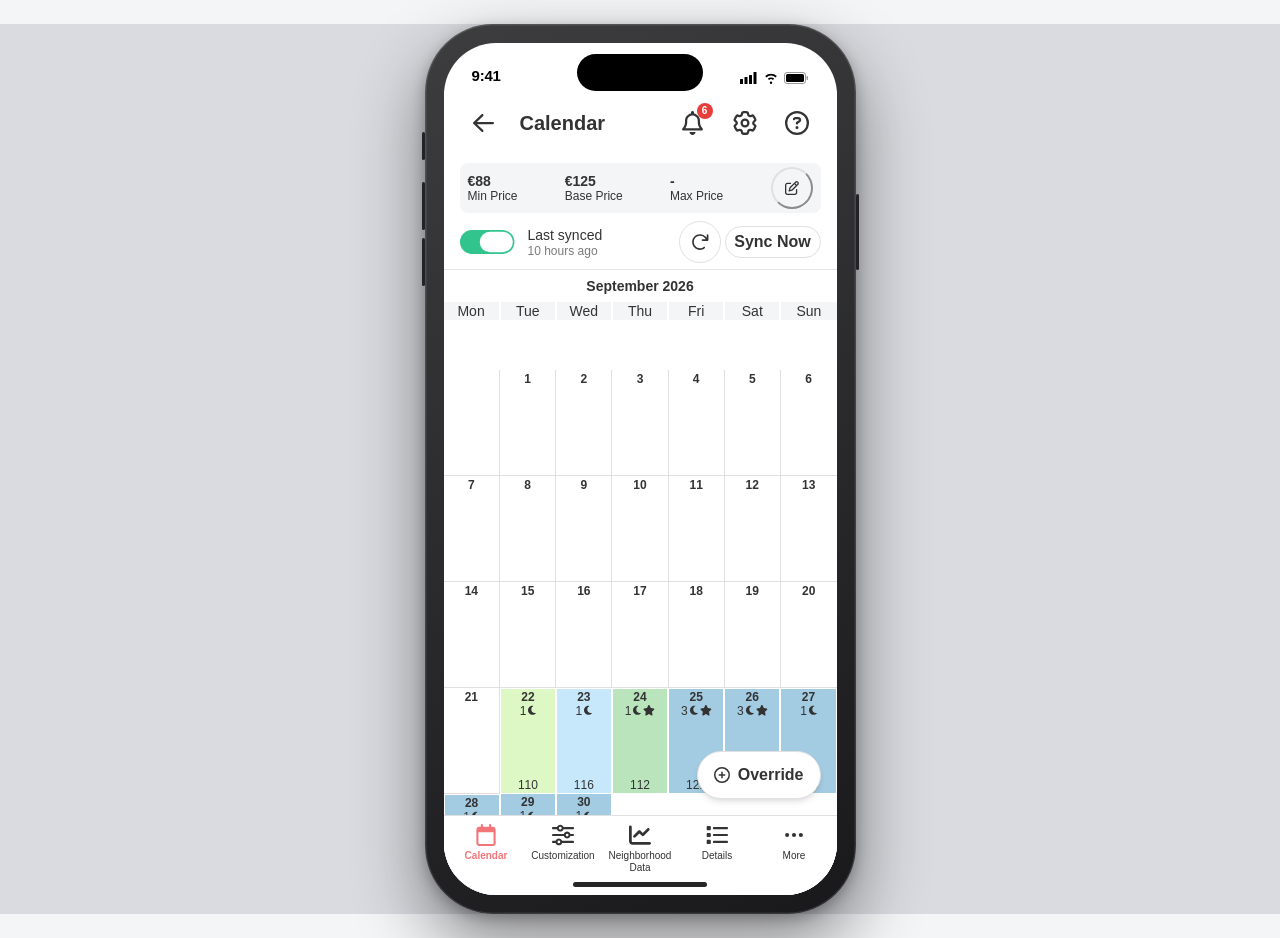
==== commit 74de3315: "Section hierarchy, help icons by titles, sheet type scale, stable tooltips, uniform bottom nav - Hel" ====
--- a/calendar.html
+++ b/calendar.html
@@ -2850,6 +2850,58 @@
   .metric-card .metric-value, .info-card-price { font-weight: 600; }
   .metric-card .flat, .flat { color: var(--pl-text-secondary); }
 
+  /* ═══ Round: help icon by title, section hierarchy, sheet type scale, bottom nav ═══ */
+
+  /* Help icon sits right after the section name, secondary grey, 32px tap area. */
+  .section-header .title { display: inline-flex; align-items: center; gap: 2px; }
+  .nd-help-btn {
+    width: 32px; height: 32px; border: none; background: transparent; padding: 0; border-radius: 36px;
+    display: inline-flex; align-items: center; justify-content: center; cursor: pointer;
+    color: var(--pl-text-secondary); flex-shrink: 0;
+  }
+  .nd-help-btn svg { width: 16px !important; height: 16px !important; color: var(--pl-text-secondary); fill: currentColor; }
+
+  /* Section hierarchy: each section starts after an 8px grey band that
+     spans the full screen width (the app's own grouping pattern), with a
+     20px/600 section title above 16px widget titles and 14px body. */
+  .section + .section {
+    border-top: 8px solid var(--pl-bg); margin: 16px -16px 0; padding: 16px 16px 0;
+  }
+  .section-header { min-height: 48px; margin-bottom: 8px; }
+  .section-header .title { font-size: 20px; font-weight: 600; color: var(--pl-text); line-height: 1.3; }
+  .nd-compset-card { margin-bottom: 16px; }
+
+  /* Comp Set (and other) sheets: clear type scale —
+     title 20/600 · subtitle 14/400 grey · group heading 16/600 · option 16/400 · helper 12/400 grey */
+  .bs-title-sub { font-size: 14px; color: var(--pl-text-secondary); margin-top: 2px; }
+  .bs-body .bs-section-label {
+    font-size: 16px; font-weight: 600; color: var(--pl-text); text-transform: none; letter-spacing: 0;
+    margin: 20px 0 8px;
+  }
+  .bs-body .bs-section-label:first-child { margin-top: 4px; }
+  .bs-markup-question {
+    font-size: 16px; font-weight: 600; color: var(--pl-text); margin: 24px 0 4px;
+    display: flex; align-items: center; gap: 6px;
+  }
+  .bs-markup-question svg { color: var(--pl-text-secondary); width: 14px; height: 14px; }
+  .bs-markup-explain { font-size: 12px; color: var(--pl-text-secondary); line-height: 1.5; margin-bottom: 8px; }
+  .bs-body .bs-radio { padding: 10px 0; }
+  .bs-body .bs-radio-group { margin-bottom: 0; }
+  .bedroom-tabs { margin-bottom: 0; }
+  .bedroom-tab { height: 40px; min-height: 40px; padding: 0 14px; font-size: 14px; }
+  .bedroom-tab-count { color: var(--pl-text-secondary); }
+
+  /* Bottom nav: five equal columns, 22px icons, 10px labels, one baseline. */
+  .nd-nav-tab-wide { flex: 1 1 0%; }
+  .phone-frame .css-18y2um2 { gap: 0; padding: 8px 4px; align-items: flex-start; justify-content: space-between; }
+  .phone-frame .css-18y2um2 > * { flex: 1 1 0% !important; min-width: 0; gap: 4px !important; }
+  .phone-frame .css-18y2um2 > * svg { width: 22px !important; height: 22px !important; }
+  .phone-frame .css-18y2um2 > * p {
+    font-size: 10px; line-height: 12px; text-align: center; white-space: normal; max-width: 100%;
+  }
+  .bs-markup-question { display: block; }
+  .bs-markup-question svg { display: inline-block; vertical-align: -1px; margin-left: 4px; }
+
 body { background: #d9dbe0; }
 .phone-frame { scrollbar-width: none; -ms-overflow-style: none; }
 .phone-frame::-webkit-scrollbar { display: none; width: 0; height: 0; }
@@ -2888,10 +2940,6 @@
     <div class="css-1fydlbq">
       <div class="css-1vakbk4"><button type="button" class="chakra-button css-1x8iiyz" aria-label="Back" onclick="closeAllSheets()"><svg viewBox="0 0 448 512" xmlns="http://www.w3.org/2000/svg" style="width:0.95em;height:0.95em;display:inline-block;vertical-align:-0.125em" fill="currentColor"><path d="M7.4 273.4C2.7 268.8 0 262.6 0 256s2.7-12.8 7.4-17.4l176-168c9.6-9.2 24.8-8.8 33.9 .8s8.8 24.8-.8 33.9L83.9 232 424 232c13.3 0 24 10.7 24 24s-10.7 24-24 24L83.9 280 216.6 406.6c9.6 9.2 9.9 24.3 .8 33.9s-24.3 9.9-33.9 .8l-176-168z"></path></svg></button></div>
       <div class="css-17b9cpr"><div class="css-1j06hm9"><p class="chakra-text css-1u6fvt8">Neighborhood Data</p></div></div>
-      <div class="nd-version-toggle" onclick="event.stopPropagation()">
-        <div class="nd-version-btn" onclick="ndSetVersion('v1',this)">V1</div>
-        <div class="nd-version-btn active" onclick="ndSetVersion('v2',this)">V2</div>
-      </div>
     </div>
   </header>
   <div class="chakra-modal__body css-d8ne84" style="padding:0;display:flex;flex-direction:column;flex:1;min-height:0;">
@@ -2918,11 +2966,10 @@
   <div class="section" id="sec-future">
     <div class="section-header">
       <div class="header-text">
-        <div class="title">Future Prices</div>
+        <div class="title">Future Prices<button class="nd-help-btn" title="About this chart" aria-label="About this chart" onclick="event.stopPropagation();ndOpenSheet('bs-future-help')"><svg viewBox="0 0 512 512" xmlns="http://www.w3.org/2000/svg" style="width:0.95em;height:0.95em;display:inline-block;vertical-align:-0.125em" fill="currentColor"><path d="M464 256A208 208 0 1 0 48 256a208 208 0 1 0 416 0zM0 256a256 256 0 1 1 512 0A256 256 0 1 1 0 256zm169.8-90.7c7.9-22.3 29.1-37.3 52.8-37.3l58.3 0c34.9 0 63.1 28.3 63.1 63.1c0 22.6-12.1 43.5-31.7 54.8L280 264.4c-.2 13-10.9 23.6-24 23.6c-13.3 0-24-10.7-24-24l0-13.5c0-8.6 4.6-16.5 12.1-20.8l44.3-25.4c4.7-2.7 7.6-7.7 7.6-13.1c0-8.4-6.8-15.1-15.1-15.1l-58.3 0c-3.4 0-6.4 2.1-7.5 5.3l-.4 1.2c-4.4 12.5-18.2 19-30.6 14.6s-19-18.2-14.6-30.6l.4-1.2zM224 352a32 32 0 1 1 64 0 32 32 0 1 1 -64 0z"></path></svg></button></div>
       </div>
       <div class="header-actions" onclick="event.stopPropagation()">
         <button class="icon-btn" title="Chart Options" onclick="ndOpenSheet('bs-future-options')"><svg viewBox="0 0 512 512" xmlns="http://www.w3.org/2000/svg" style="width:0.95em;height:0.95em;display:inline-block;vertical-align:-0.125em" fill="currentColor"><path d="M256 0c17 0 33.6 1.7 49.8 4.8c7.9 1.5 21.8 6.1 29.4 20.1c2 3.7 3.6 7.6 4.6 11.8l9.3 38.5C350.5 81 360.3 86.7 366 85l38-11.2c4-1.2 8.1-1.8 12.2-1.9c16.1-.5 27 9.4 32.3 15.4c22.1 25.1 39.1 54.6 49.9 86.3c2.6 7.6 5.6 21.8-2.7 35.4c-2.2 3.6-4.9 7-8 10L459 246.3c-4.2 4-4.2 15.5 0 19.5l28.7 27.3c3.1 3 5.8 6.4 8 10c8.2 13.6 5.2 27.8 2.7 35.4c-10.8 31.7-27.8 61.1-49.9 86.3c-5.3 6-16.3 15.9-32.3 15.4c-4.1-.1-8.2-.8-12.2-1.9L366 427c-5.7-1.7-15.5 4-16.9 9.8l-9.3 38.5c-1 4.2-2.6 8.2-4.6 11.8c-7.7 14-21.6 18.5-29.4 20.1C289.6 510.3 273 512 256 512s-33.6-1.7-49.8-4.8c-7.9-1.5-21.8-6.1-29.4-20.1c-2-3.7-3.6-7.6-4.6-11.8l-9.3-38.5c-1.4-5.8-11.2-11.5-16.9-9.8l-38 11.2c-4 1.2-8.1 1.8-12.2 1.9c-16.1 .5-27-9.4-32.3-15.4c-22-25.1-39.1-54.6-49.9-86.3c-2.6-7.6-5.6-21.8 2.7-35.4c2.2-3.6 4.9-7 8-10L53 265.7c4.2-4 4.2-15.5 0-19.5L24.2 218.9c-3.1-3-5.8-6.4-8-10C8 195.3 11 181.1 13.6 173.6c10.8-31.7 27.8-61.1 49.9-86.3c5.3-6 16.3-15.9 32.3-15.4c4.1 .1 8.2 .8 12.2 1.9L146 85c5.7 1.7 15.5-4 16.9-9.8l9.3-38.5c1-4.2 2.6-8.2 4.6-11.8c7.7-14 21.6-18.5 29.4-20.1C222.4 1.7 239 0 256 0zM218.1 51.4l-8.5 35.1c-7.8 32.3-45.3 53.9-77.2 44.6L97.9 120.9c-16.5 19.3-29.5 41.7-38 65.7l26.2 24.9c24 22.8 24 66.2 0 89L59.9 325.4c8.5 24 21.5 46.4 38 65.7l34.6-10.2c31.8-9.4 69.4 12.3 77.2 44.6l8.5 35.1c24.6 4.5 51.3 4.5 75.9 0l8.5-35.1c7.8-32.3 45.3-53.9 77.2-44.6l34.6 10.2c16.5-19.3 29.5-41.7 38-65.7l-26.2-24.9c-24-22.8-24-66.2 0-89l26.2-24.9c-8.5-24-21.5-46.4-38-65.7l-34.6 10.2c-31.8 9.4-69.4-12.3-77.2-44.6l-8.5-35.1c-24.6-4.5-51.3-4.5-75.9 0zM208 256a48 48 0 1 0 96 0 48 48 0 1 0 -96 0zm48 96a96 96 0 1 1 0-192 96 96 0 1 1 0 192z"></path></svg></button>
-        <button class="icon-btn" title="About this chart" onclick="ndOpenSheet('bs-future-help')"><svg viewBox="0 0 512 512" xmlns="http://www.w3.org/2000/svg" style="width:0.95em;height:0.95em;display:inline-block;vertical-align:-0.125em" fill="currentColor"><path d="M464 256A208 208 0 1 0 48 256a208 208 0 1 0 416 0zM0 256a256 256 0 1 1 512 0A256 256 0 1 1 0 256zm169.8-90.7c7.9-22.3 29.1-37.3 52.8-37.3l58.3 0c34.9 0 63.1 28.3 63.1 63.1c0 22.6-12.1 43.5-31.7 54.8L280 264.4c-.2 13-10.9 23.6-24 23.6c-13.3 0-24-10.7-24-24l0-13.5c0-8.6 4.6-16.5 12.1-20.8l44.3-25.4c4.7-2.7 7.6-7.7 7.6-13.1c0-8.4-6.8-15.1-15.1-15.1l-58.3 0c-3.4 0-6.4 2.1-7.5 5.3l-.4 1.2c-4.4 12.5-18.2 19-30.6 14.6s-19-18.2-14.6-30.6l.4-1.2zM224 352a32 32 0 1 1 64 0 32 32 0 1 1 -64 0z"></path></svg></button>
         <button class="icon-btn" title="Expand" onclick="ndOpenChartFullscreen('fp')"><svg viewBox="0 0 448 512" xmlns="http://www.w3.org/2000/svg" style="width:0.85em;height:0.85em" fill="currentColor"><path d="M32 32C14.3 32 0 46.3 0 64L0 192c0 17.7 14.3 32 32 32s32-14.3 32-32l0-96 96 0c17.7 0 32-14.3 32-32s-14.3-32-32-32L32 32zM64 320c0-17.7-14.3-32-32-32s-32 14.3-32 32l0 128c0 17.7 14.3 32 32 32l128 0c17.7 0 32-14.3 32-32s-14.3-32-32-32l-96 0 0-96zM320 32c-17.7 0-32 14.3-32 32s14.3 32 32 32l96 0 0 96c0 17.7 14.3 32 32 32s32-14.3 32-32l0-128c0-17.7-14.3-32-32-32l-128 0zM448 320c0-17.7-14.3-32-32-32s-32 14.3-32 32l0 96-96 0c-17.7 0-32 14.3-32 32s14.3 32 32 32l128 0c17.7 0 32-14.3 32-32l0-128z"></path></svg></button>
       </div>
     </div>
@@ -2957,11 +3004,10 @@
   <div class="section" id="sec-occupancy">
     <div class="section-header">
       <div class="header-text">
-        <div class="title">Occupancy</div>
+        <div class="title">Occupancy<button class="nd-help-btn" title="About this chart" aria-label="About this chart" onclick="event.stopPropagation();ndOpenSheet('bs-occ-help')"><svg viewBox="0 0 512 512" xmlns="http://www.w3.org/2000/svg" style="width:0.95em;height:0.95em;display:inline-block;vertical-align:-0.125em" fill="currentColor"><path d="M464 256A208 208 0 1 0 48 256a208 208 0 1 0 416 0zM0 256a256 256 0 1 1 512 0A256 256 0 1 1 0 256zm169.8-90.7c7.9-22.3 29.1-37.3 52.8-37.3l58.3 0c34.9 0 63.1 28.3 63.1 63.1c0 22.6-12.1 43.5-31.7 54.8L280 264.4c-.2 13-10.9 23.6-24 23.6c-13.3 0-24-10.7-24-24l0-13.5c0-8.6 4.6-16.5 12.1-20.8l44.3-25.4c4.7-2.7 7.6-7.7 7.6-13.1c0-8.4-6.8-15.1-15.1-15.1l-58.3 0c-3.4 0-6.4 2.1-7.5 5.3l-.4 1.2c-4.4 12.5-18.2 19-30.6 14.6s-19-18.2-14.6-30.6l.4-1.2zM224 352a32 32 0 1 1 64 0 32 32 0 1 1 -64 0z"></path></svg></button></div>
       </div>
       <div class="header-actions" onclick="event.stopPropagation()">
         <button class="icon-btn" title="Chart Options" onclick="ndOpenSheet('bs-occ-options')"><svg viewBox="0 0 512 512" xmlns="http://www.w3.org/2000/svg" style="width:0.95em;height:0.95em;display:inline-block;vertical-align:-0.125em" fill="currentColor"><path d="M256 0c17 0 33.6 1.7 49.8 4.8c7.9 1.5 21.8 6.1 29.4 20.1c2 3.7 3.6 7.6 4.6 11.8l9.3 38.5C350.5 81 360.3 86.7 366 85l38-11.2c4-1.2 8.1-1.8 12.2-1.9c16.1-.5 27 9.4 32.3 15.4c22.1 25.1 39.1 54.6 49.9 86.3c2.6 7.6 5.6 21.8-2.7 35.4c-2.2 3.6-4.9 7-8 10L459 246.3c-4.2 4-4.2 15.5 0 19.5l28.7 27.3c3.1 3 5.8 6.4 8 10c8.2 13.6 5.2 27.8 2.7 35.4c-10.8 31.7-27.8 61.1-49.9 86.3c-5.3 6-16.3 15.9-32.3 15.4c-4.1-.1-8.2-.8-12.2-1.9L366 427c-5.7-1.7-15.5 4-16.9 9.8l-9.3 38.5c-1 4.2-2.6 8.2-4.6 11.8c-7.7 14-21.6 18.5-29.4 20.1C289.6 510.3 273 512 256 512s-33.6-1.7-49.8-4.8c-7.9-1.5-21.8-6.1-29.4-20.1c-2-3.7-3.6-7.6-4.6-11.8l-9.3-38.5c-1.4-5.8-11.2-11.5-16.9-9.8l-38 11.2c-4 1.2-8.1 1.8-12.2 1.9c-16.1 .5-27-9.4-32.3-15.4c-22-25.1-39.1-54.6-49.9-86.3c-2.6-7.6-5.6-21.8 2.7-35.4c2.2-3.6 4.9-7 8-10L53 265.7c4.2-4 4.2-15.5 0-19.5L24.2 218.9c-3.1-3-5.8-6.4-8-10C8 195.3 11 181.1 13.6 173.6c10.8-31.7 27.8-61.1 49.9-86.3c5.3-6 16.3-15.9 32.3-15.4c4.1 .1 8.2 .8 12.2 1.9L146 85c5.7 1.7 15.5-4 16.9-9.8l9.3-38.5c1-4.2 2.6-8.2 4.6-11.8c7.7-14 21.6-18.5 29.4-20.1C222.4 1.7 239 0 256 0zM218.1 51.4l-8.5 35.1c-7.8 32.3-45.3 53.9-77.2 44.6L97.9 120.9c-16.5 19.3-29.5 41.7-38 65.7l26.2 24.9c24 22.8 24 66.2 0 89L59.9 325.4c8.5 24 21.5 46.4 38 65.7l34.6-10.2c31.8-9.4 69.4 12.3 77.2 44.6l8.5 35.1c24.6 4.5 51.3 4.5 75.9 0l8.5-35.1c7.8-32.3 45.3-53.9 77.2-44.6l34.6 10.2c16.5-19.3 29.5-41.7 38-65.7l-26.2-24.9c-24-22.8-24-66.2 0-89l26.2-24.9c-8.5-24-21.5-46.4-38-65.7l-34.6 10.2c-31.8 9.4-69.4-12.3-77.2-44.6l-8.5-35.1c-24.6-4.5-51.3-4.5-75.9 0zM208 256a48 48 0 1 0 96 0 48 48 0 1 0 -96 0zm48 96a96 96 0 1 1 0-192 96 96 0 1 1 0 192z"></path></svg></button>
-        <button class="icon-btn" title="About this chart" onclick="ndOpenSheet('bs-occ-help')"><svg viewBox="0 0 512 512" xmlns="http://www.w3.org/2000/svg" style="width:0.95em;height:0.95em;display:inline-block;vertical-align:-0.125em" fill="currentColor"><path d="M464 256A208 208 0 1 0 48 256a208 208 0 1 0 416 0zM0 256a256 256 0 1 1 512 0A256 256 0 1 1 0 256zm169.8-90.7c7.9-22.3 29.1-37.3 52.8-37.3l58.3 0c34.9 0 63.1 28.3 63.1 63.1c0 22.6-12.1 43.5-31.7 54.8L280 264.4c-.2 13-10.9 23.6-24 23.6c-13.3 0-24-10.7-24-24l0-13.5c0-8.6 4.6-16.5 12.1-20.8l44.3-25.4c4.7-2.7 7.6-7.7 7.6-13.1c0-8.4-6.8-15.1-15.1-15.1l-58.3 0c-3.4 0-6.4 2.1-7.5 5.3l-.4 1.2c-4.4 12.5-18.2 19-30.6 14.6s-19-18.2-14.6-30.6l.4-1.2zM224 352a32 32 0 1 1 64 0 32 32 0 1 1 -64 0z"></path></svg></button>
         <button class="icon-btn" title="Expand" onclick="ndOpenChartFullscreen('occ')"><svg viewBox="0 0 448 512" xmlns="http://www.w3.org/2000/svg" style="width:0.85em;height:0.85em" fill="currentColor"><path d="M32 32C14.3 32 0 46.3 0 64L0 192c0 17.7 14.3 32 32 32s32-14.3 32-32l0-96 96 0c17.7 0 32-14.3 32-32s-14.3-32-32-32L32 32zM64 320c0-17.7-14.3-32-32-32s-32 14.3-32 32l0 128c0 17.7 14.3 32 32 32l128 0c17.7 0 32-14.3 32-32s-14.3-32-32-32l-96 0 0-96zM320 32c-17.7 0-32 14.3-32 32s14.3 32 32 32l96 0 0 96c0 17.7 14.3 32 32 32s32-14.3 32-32l0-128c0-17.7-14.3-32-32-32l-128 0zM448 320c0-17.7-14.3-32-32-32s-32 14.3-32 32l0 96-96 0c-17.7 0-32 14.3-32 32s14.3 32 32 32l128 0c17.7 0 32-14.3 32-32l0-128z"></path></svg></button>
       </div>
     </div>
@@ -2993,10 +3039,9 @@
   <div class="section" id="sec-history">
     <div class="section-header">
       <div class="header-text">
-        <div class="title">Market History</div>
+        <div class="title">Market History<button class="nd-help-btn" title="About this chart" aria-label="About this chart" onclick="event.stopPropagation();ndOpenSheet('bs-history-help')"><svg viewBox="0 0 512 512" xmlns="http://www.w3.org/2000/svg" style="width:0.95em;height:0.95em;display:inline-block;vertical-align:-0.125em" fill="currentColor"><path d="M464 256A208 208 0 1 0 48 256a208 208 0 1 0 416 0zM0 256a256 256 0 1 1 512 0A256 256 0 1 1 0 256zm169.8-90.7c7.9-22.3 29.1-37.3 52.8-37.3l58.3 0c34.9 0 63.1 28.3 63.1 63.1c0 22.6-12.1 43.5-31.7 54.8L280 264.4c-.2 13-10.9 23.6-24 23.6c-13.3 0-24-10.7-24-24l0-13.5c0-8.6 4.6-16.5 12.1-20.8l44.3-25.4c4.7-2.7 7.6-7.7 7.6-13.1c0-8.4-6.8-15.1-15.1-15.1l-58.3 0c-3.4 0-6.4 2.1-7.5 5.3l-.4 1.2c-4.4 12.5-18.2 19-30.6 14.6s-19-18.2-14.6-30.6l.4-1.2zM224 352a32 32 0 1 1 64 0 32 32 0 1 1 -64 0z"></path></svg></button></div>
       </div>
       <div class="header-actions" onclick="event.stopPropagation()">
-        <button class="icon-btn" title="About this chart" onclick="ndOpenSheet('bs-history-help')"><svg viewBox="0 0 512 512" xmlns="http://www.w3.org/2000/svg" style="width:0.95em;height:0.95em;display:inline-block;vertical-align:-0.125em" fill="currentColor"><path d="M464 256A208 208 0 1 0 48 256a208 208 0 1 0 416 0zM0 256a256 256 0 1 1 512 0A256 256 0 1 1 0 256zm169.8-90.7c7.9-22.3 29.1-37.3 52.8-37.3l58.3 0c34.9 0 63.1 28.3 63.1 63.1c0 22.6-12.1 43.5-31.7 54.8L280 264.4c-.2 13-10.9 23.6-24 23.6c-13.3 0-24-10.7-24-24l0-13.5c0-8.6 4.6-16.5 12.1-20.8l44.3-25.4c4.7-2.7 7.6-7.7 7.6-13.1c0-8.4-6.8-15.1-15.1-15.1l-58.3 0c-3.4 0-6.4 2.1-7.5 5.3l-.4 1.2c-4.4 12.5-18.2 19-30.6 14.6s-19-18.2-14.6-30.6l.4-1.2zM224 352a32 32 0 1 1 64 0 32 32 0 1 1 -64 0z"></path></svg></button>
       </div>
     </div>
     <div class="section-body">
@@ -3049,10 +3094,9 @@
   <div class="section" id="sec-overview">
     <div class="section-header">
       <div class="header-text">
-        <div class="title">Market Overview</div>
+        <div class="title">Market Overview<button class="nd-help-btn" title="About this chart" aria-label="About this chart" onclick="event.stopPropagation();ndOpenSheet('bs-overview-help')"><svg viewBox="0 0 512 512" xmlns="http://www.w3.org/2000/svg" style="width:0.95em;height:0.95em;display:inline-block;vertical-align:-0.125em" fill="currentColor"><path d="M464 256A208 208 0 1 0 48 256a208 208 0 1 0 416 0zM0 256a256 256 0 1 1 512 0A256 256 0 1 1 0 256zm169.8-90.7c7.9-22.3 29.1-37.3 52.8-37.3l58.3 0c34.9 0 63.1 28.3 63.1 63.1c0 22.6-12.1 43.5-31.7 54.8L280 264.4c-.2 13-10.9 23.6-24 23.6c-13.3 0-24-10.7-24-24l0-13.5c0-8.6 4.6-16.5 12.1-20.8l44.3-25.4c4.7-2.7 7.6-7.7 7.6-13.1c0-8.4-6.8-15.1-15.1-15.1l-58.3 0c-3.4 0-6.4 2.1-7.5 5.3l-.4 1.2c-4.4 12.5-18.2 19-30.6 14.6s-19-18.2-14.6-30.6l.4-1.2zM224 352a32 32 0 1 1 64 0 32 32 0 1 1 -64 0z"></path></svg></button></div>
       </div>
       <div class="header-actions" onclick="event.stopPropagation()">
-        <button class="icon-btn" title="About this chart" onclick="ndOpenSheet('bs-overview-help')"><svg viewBox="0 0 512 512" xmlns="http://www.w3.org/2000/svg" style="width:0.95em;height:0.95em;display:inline-block;vertical-align:-0.125em" fill="currentColor"><path d="M464 256A208 208 0 1 0 48 256a208 208 0 1 0 416 0zM0 256a256 256 0 1 1 512 0A256 256 0 1 1 0 256zm169.8-90.7c7.9-22.3 29.1-37.3 52.8-37.3l58.3 0c34.9 0 63.1 28.3 63.1 63.1c0 22.6-12.1 43.5-31.7 54.8L280 264.4c-.2 13-10.9 23.6-24 23.6c-13.3 0-24-10.7-24-24l0-13.5c0-8.6 4.6-16.5 12.1-20.8l44.3-25.4c4.7-2.7 7.6-7.7 7.6-13.1c0-8.4-6.8-15.1-15.1-15.1l-58.3 0c-3.4 0-6.4 2.1-7.5 5.3l-.4 1.2c-4.4 12.5-18.2 19-30.6 14.6s-19-18.2-14.6-30.6l.4-1.2zM224 352a32 32 0 1 1 64 0 32 32 0 1 1 -64 0z"></path></svg></button>
       </div>
     </div>
     <div class="section-body">
@@ -3114,10 +3158,9 @@
      rendered from data by ccRender() rather than hand-written markup. ═══ -->
 <div class="section" id="sec-competitor-calendar">
   <div class="section-header">
-    <div class="header-text"><div class="title">Competitor Calendar</div></div>
+    <div class="header-text"><div class="title">Competitor Calendar<button class="nd-help-btn" title="About this chart" aria-label="About this chart" onclick="event.stopPropagation();ndOpenSheet('bs-comp-help')"><svg viewBox="0 0 512 512" xmlns="http://www.w3.org/2000/svg" style="width:0.95em;height:0.95em;display:inline-block;vertical-align:-0.125em" fill="currentColor"><path d="M464 256A208 208 0 1 0 48 256a208 208 0 1 0 416 0zM0 256a256 256 0 1 1 512 0A256 256 0 1 1 0 256zm169.8-90.7c7.9-22.3 29.1-37.3 52.8-37.3l58.3 0c34.9 0 63.1 28.3 63.1 63.1c0 22.6-12.1 43.5-31.7 54.8L280 264.4c-.2 13-10.9 23.6-24 23.6c-13.3 0-24-10.7-24-24l0-13.5c0-8.6 4.6-16.5 12.1-20.8l44.3-25.4c4.7-2.7 7.6-7.7 7.6-13.1c0-8.4-6.8-15.1-15.1-15.1l-58.3 0c-3.4 0-6.4 2.1-7.5 5.3l-.4 1.2c-4.4 12.5-18.2 19-30.6 14.6s-19-18.2-14.6-30.6l.4-1.2zM224 352a32 32 0 1 1 64 0 32 32 0 1 1 -64 0z"></path></svg></button></div></div>
     <div class="header-actions" onclick="event.stopPropagation()">
       <button class="cc-manage-btn" id="cc-manage-btn" style="display:none" onclick="ndOpenSheet('bs-add-competitors')">Manage</button>
-      <button class="icon-btn" title="About this chart" onclick="ndOpenSheet('bs-comp-help')"><svg viewBox="0 0 512 512" xmlns="http://www.w3.org/2000/svg" style="width:0.95em;height:0.95em;display:inline-block;vertical-align:-0.125em" fill="currentColor"><path d="M464 256A208 208 0 1 0 48 256a208 208 0 1 0 416 0zM0 256a256 256 0 1 1 512 0A256 256 0 1 1 0 256zm169.8-90.7c7.9-22.3 29.1-37.3 52.8-37.3l58.3 0c34.9 0 63.1 28.3 63.1 63.1c0 22.6-12.1 43.5-31.7 54.8L280 264.4c-.2 13-10.9 23.6-24 23.6c-13.3 0-24-10.7-24-24l0-13.5c0-8.6 4.6-16.5 12.1-20.8l44.3-25.4c4.7-2.7 7.6-7.7 7.6-13.1c0-8.4-6.8-15.1-15.1-15.1l-58.3 0c-3.4 0-6.4 2.1-7.5 5.3l-.4 1.2c-4.4 12.5-18.2 19-30.6 14.6s-19-18.2-14.6-30.6l.4-1.2zM224 352a32 32 0 1 1 64 0 32 32 0 1 1 -64 0z"></path></svg></button>
     </div>
   </div>
   <div class="section-body">
@@ -3150,8 +3193,8 @@
             <div class="pill" data-view="table" onclick="ccSetView('table')">Table</div>
           </div>
           <div class="cc-toolbar-right">
+            <div class="pill has-menu range-pill" id="cc-los-pill" style="display:none" onclick="ndOpenSheet('bs-cc-los')">2 Nights</div>
             <div class="pill has-menu range-pill" id="cc-price-pill" onclick="ndOpenSheet('bs-cc-price-mode')">Host Prices</div>
-            <div class="pill has-menu range-pill" id="cc-los-pill" style="display:none" onclick="ndOpenSheet('bs-cc-los')">2 Nights</div>
           </div>
         </div>
 
@@ -4946,7 +4989,9 @@
     const stlyDate = raw[14];
     const overlayRow = (id, color, label, adr) => {
       const s = ndSeriesById(chart, id);
-      if (s && s.visible && adr) rows += ndTTRowHTML(color, label, '$' + adr);
+      /* Row slot stays while the overlay is on (value or "—"), so the
+         card height doesn't change as you drag across dates without data. */
+      if (s && s.visible) rows += ndTTRowHTML(color, label, adr ? '$' + adr : '—');
     };
     overlayRow('fp-overlay-upcoming', '#31C48D', 'Upcoming Booking ADR', raw[12]);
     overlayRow('fp-overlay-lastyear', '#274690', 'Last Year ADR' + (stlyDate ? ' (on ' + stlyDate + ')' : ''), raw[13]);
@@ -5269,8 +5314,9 @@
   let rows = '';
   defs.forEach(function (d) {
     const s = ndSeriesById(chart, d[0]);
-    if (!s || !s.points[i]) return;
-    rows += ndTTRowHTML(d[1], d[2], s.points[i].y + '%', d[3]);
+    if (!s || !s.visible) return;
+    const pt = s.points[i];
+    rows += ndTTRowHTML(d[1], d[2], pt && pt.y != null ? pt.y + '%' : '—', d[3]);
   });
   if (occEventsEnabled && !isMonthly) {
     rows += ndEventsRowHTML(chart.ndEventLabels && chart.ndEventLabels[i]);
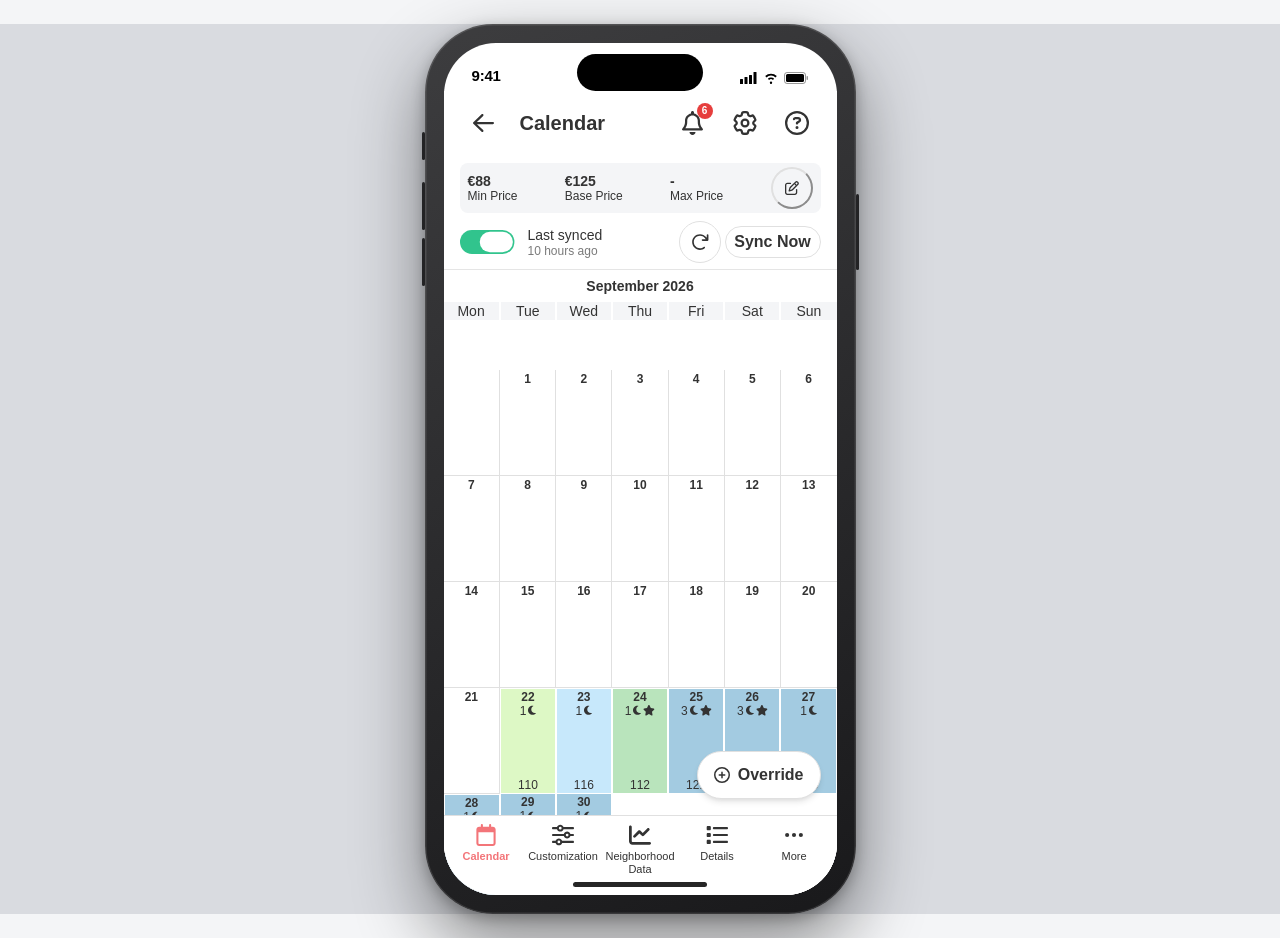
==== commit a2222e9e: "Guest price breakdown sheet on tap; 11px bottom-nav labels - Tapping a Guest Prices cell (table) or " ====
--- a/calendar.html
+++ b/calendar.html
@@ -2902,6 +2902,24 @@
   .bs-markup-question { display: block; }
   .bs-markup-question svg { display: inline-block; vertical-align: -1px; margin-left: 4px; }
 
+  /* Bottom nav labels 11px */
+  .phone-frame .css-18y2um2 > * p { font-size: 11px !important; line-height: 13px; }
+
+  /* Guest price breakdown sheet (desktop hover tooltip equivalent) */
+  .ccb-table { border: 1px solid var(--pl-border); border-radius: var(--radius-md); overflow: hidden; }
+  .ccb-row { display: flex; justify-content: space-between; gap: 12px; padding: 12px; font-size: 14px; color: var(--pl-text); }
+  .ccb-row + .ccb-row { border-top: 1px solid var(--pl-border-table); }
+  .ccb-row span:last-child { text-align: right; white-space: nowrap; }
+  .ccb-row.head, .ccb-row.total { background: var(--pl-bg); font-weight: 600; }
+  .ccb-row.head span:last-child { font-weight: 400; color: var(--pl-text-secondary); }
+  .ccb-row.sub span:first-child { padding-left: 12px; }
+  .ccb-row em { font-style: normal; color: var(--pl-green-dark); font-weight: 600; }
+  .ccb-row small { font-size: 12px; font-weight: 400; color: var(--pl-text-secondary); }
+  .ccb-row strong { font-weight: 600; }
+  .ccb-cal-btn { width: 100%; margin-top: 16px; }
+  .mc-day.tappable { cursor: pointer; }
+  .mc-day.tappable:active { background-color: var(--pl-highlight-blue); }
+
 body { background: #d9dbe0; }
 .phone-frame { scrollbar-width: none; -ms-overflow-style: none; }
 .phone-frame::-webkit-scrollbar { display: none; width: 0; height: 0; }
@@ -3676,6 +3694,26 @@
   </div>
 </div>
 
+<!-- ═══ Guest price breakdown — mobile equivalent of desktop's hover
+     tooltip on a Guest Prices cell: how the average nightly price for the
+     selected LOS was reached. ═══ -->
+<div class="bs-overlay" id="bs-cc-breakdown" onclick="ndCloseSheet('bs-cc-breakdown')">
+  <div class="bottom-sheet" onclick="event.stopPropagation()">
+    <div class="bs-handle"></div>
+    <div class="bs-header">
+      <div style="flex:1;min-width:0">
+        <div class="bs-title" id="ccb-date">Oct 19, 2026</div>
+        <div class="bs-title-sub" id="ccb-name">Your Listing</div>
+      </div>
+      <button class="bs-close" onclick="ndCloseSheet('bs-cc-breakdown')"><svg viewBox="0 0 384 512" xmlns="http://www.w3.org/2000/svg" style="width:0.95em;height:0.95em;display:inline-block;vertical-align:-0.125em" fill="currentColor"><path d="M345 137c9.4-9.4 9.4-24.6 0-33.9s-24.6-9.4-33.9 0l-119 119L73 103c-9.4-9.4-24.6-9.4-33.9 0s-9.4 24.6 0 33.9l119 119L39 375c-9.4 9.4-9.4 24.6 0 33.9s24.6 9.4 33.9 0l119-119L311 409c9.4 9.4 24.6 9.4 33.9 0s9.4-24.6 0-33.9l-119-119L345 137z"></path></svg></button>
+    </div>
+    <div class="bs-body">
+      <div class="ccb-table" id="ccb-table"></div>
+      <button class="cc-btn cc-btn-secondary ccb-cal-btn" id="ccb-cal-btn">View listing calendar</button>
+    </div>
+  </div>
+</div>
+
 
 <div id="sheet-comingsoon" role="dialog" class="chakra-slide chakra-modal__content css-ej5jt3" style="position: absolute; bottom: 0px; left: 0px; right: 0px; transform: none; z-index: 2000; display: none;">
   <div class="css-pmdasi"><div class="css-1kiwa3z"></div></div>
@@ -3888,7 +3926,8 @@
     if (n.booked || n.na) booked = true;
     sum += n.price;
   }
-  const avg = Math.round((sum / ccLos) * 1.13 + (c.fee || 0) / ccLos);
+  /* Same math as the breakdown sheet (ccOpenBreakdown) so the cell and its explanation always agree. */
+  const avg = Math.round((sum + Math.round(sum * 0.13) + (c.fee || 0)) / ccLos);
   return Object.assign({}, base, { price: avg, booked: booked, nb: false, raw: true });
 }
 function ccShown(cell) { return cell.raw ? cell.price : ccPrice(cell.price); }
@@ -3947,7 +3986,9 @@
         if (cell.booked) cls += ' booked';
         inner = '<span class="mc-p">' + ccShown(cell) + '</span><span class="mc-ms">' + cell.minStay + ' ' + CC_MOON + '</span>';
       }
-      h += '<div class="' + cls + '">' + inner + '</div>';
+      const tap = ccPriceMode === 'guest' && !cell.na && !cell.nb
+        ? ' onclick="event.stopPropagation();ccOpenBreakdown(\'' + name.replace(/'/g, "\\'") + '\',' + i + ')"' : '';
+      h += '<div class="' + cls + (tap ? ' tappable' : '') + '"' + tap + '>' + inner + '</div>';
     }
     return h + '</div>';
   };
@@ -4015,11 +4056,14 @@
       }
     }
     if (r.you) {
-      list += '<div class="ccd-row you"><div class="ccd-thumb you">You</div><div class="ccd-body"><div class="ccd-name">Your Room Type</div><div class="ccd-meta">' + cell.minStay + '-night min · Fee ' + ccPrice(CC_YOUR_FEE) + ' · <a href="#" onclick="event.preventDefault();ndOpenSheet(\'bs-comp-set-edit\')">Edit markup &amp; fees</a></div></div><div class="ccd-right">' + right + '</div></div>';
+      const youTap = ccPriceMode === 'guest' && !cell.na && !cell.nb ? ' onclick="ccOpenBreakdown(\'__yours__\',' + i + ')" style="cursor:pointer"' : '';
+      list += '<div class="ccd-row you"' + youTap + '><div class="ccd-thumb you">You</div><div class="ccd-body"><div class="ccd-name">Your Room Type</div><div class="ccd-meta">' + cell.minStay + '-night min · Fee ' + ccPrice(CC_YOUR_FEE) + ' · <a href="#" onclick="event.preventDefault();ndOpenSheet(\'bs-comp-set-edit\')">Edit markup &amp; fees</a></div></div><div class="ccd-right">' + right + '</div></div>';
     } else {
       const c = r.c;
       const rating = c.rating ? ND_STAR_ICON + ' ' + c.rating + ' (' + c.reviews + ')' : ND_STAR_ICON + ' New';
-      list += '<div class="ccd-row" onclick="ccOpenCompetitor(\'' + r.name.replace(/'/g, "\\'") + '\')"><div class="ccd-thumb">' + thumb + '</div><div class="ccd-body"><div class="ccd-name">' + r.name + '</div><div class="ccd-meta">' + c.br + ' · ' + rating + ' · ' + c.dist + '</div><div class="ccd-meta">' + c.minStay + '-night min · Fee ' + ccPrice(c.fee) + '</div></div><div class="ccd-right">' + right + '</div><span class="ccd-chev">›</span></div>';
+      const esc = r.name.replace(/'/g, "\\'");
+      const rowTap = ccPriceMode === 'guest' && !cell.na && !cell.nb ? 'ccOpenBreakdown(\'' + esc + '\',' + i + ')' : 'ccOpenCompetitor(\'' + esc + '\')';
+      list += '<div class="ccd-row" onclick="' + rowTap + '"><div class="ccd-thumb">' + thumb + '</div><div class="ccd-body"><div class="ccd-name">' + r.name + '</div><div class="ccd-meta">' + c.br + ' · ' + rating + ' · ' + c.dist + '</div><div class="ccd-meta">' + c.minStay + '-night min · Fee ' + ccPrice(c.fee) + '</div></div><div class="ccd-right">' + right + '</div><span class="ccd-chev">›</span></div>';
     }
   });
   list += '</div>';
@@ -4049,6 +4093,37 @@
     x0 = null;
     if (Math.abs(dx) > 50 && Math.abs(dx) > Math.abs(dy) * 1.5) ccSelectDay(ccSelDay + (dx < 0 ? 1 : -1));
   }, { passive: true });
+}
+function ccOpenBreakdown(name, i) {
+  const MON = ['Jan','Feb','Mar','Apr','May','Jun','Jul','Aug','Sep','Oct','Nov','Dec'];
+  const yours = name === '__yours__';
+  const c = yours ? { fee: CC_YOUR_FEE } : (CC_COMPS[name] || { fee: 0 });
+  const d = ndRealDay(i).date;
+  let base = 0;
+  for (let k = 0; k < ccLos; k++) base += ccCell(name, Math.min(i + k, CC_DAYS + 6)).price;
+  const markup = Math.round(base * 0.13);
+  const fee = c.fee || 0;
+  const total = base + markup + fee;
+  const avg = Math.round(total / ccLos);
+  const nights = ccLos + ' Night' + (ccLos > 1 ? 's' : '');
+  const row = (label, value, cls) => '<div class="ccb-row' + (cls ? ' ' + cls : '') + '"><span>' + label + '</span><span>' + value + '</span></div>';
+  let html = row('Average Price for ' + nights + ' Stay', ccStayLabel(i).replace(' – ', ' - '), 'head');
+  if (yours) {
+    html += row('Total Guest Price for ' + nights + ' Stay', base + ' USD', 'sub');
+    html += row('PMS Markup', '<em>+' + markup + '</em> | ' + (base + markup) + ' USD', 'sub');
+    html += row('Cleaning Fee', '<em>+' + fee + '</em> | ' + total + ' USD', 'sub');
+    html += row('Guest Price after all applicable fees', total + ' USD', 'total');
+  } else {
+    html += row('Total Guest Price for ' + nights + ' Stay', total + ' USD', 'sub');
+  }
+  html += row('Average Nightly Price', '<small>' + total + '/' + ccLos + 'N</small> | <strong>' + avg + ' USD</strong>', 'total');
+  document.getElementById('ccb-date').textContent = MON[d.getMonth()] + ' ' + d.getDate() + ', ' + d.getFullYear();
+  document.getElementById('ccb-name').textContent = yours ? 'Your Listing' : name;
+  document.getElementById('ccb-table').innerHTML = html;
+  const btn = document.getElementById('ccb-cal-btn');
+  btn.style.display = yours ? 'none' : '';
+  btn.onclick = function () { ndCloseSheet('bs-cc-breakdown'); ccOpenCompetitor(name); };
+  ndOpenSheet('bs-cc-breakdown');
 }
 function ccOpenCompetitor(name) {
   const c = CC_COMPS[name] || {};
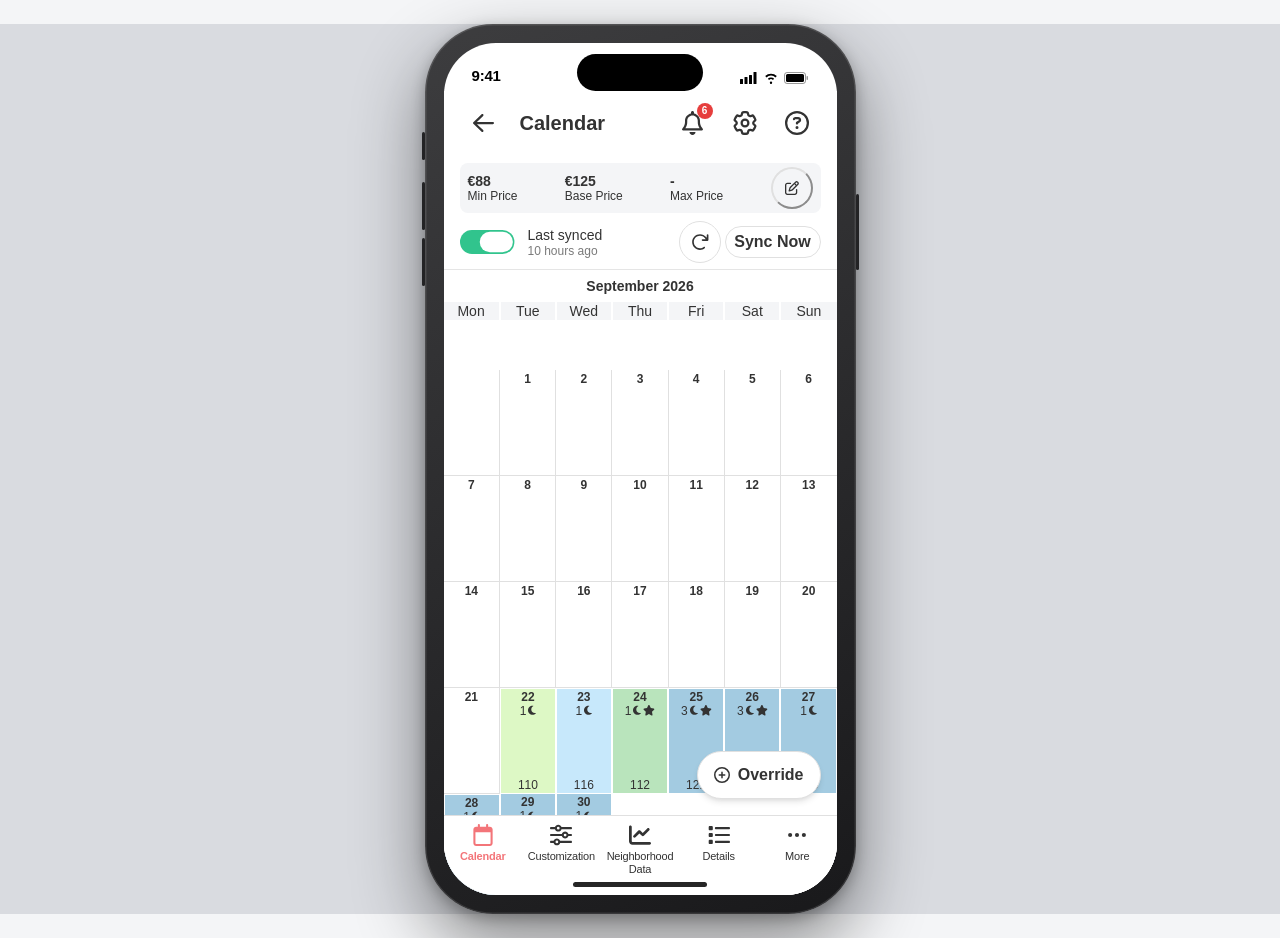
==== commit 93509a90: "Monthly charts parity, Market History year colors + axis units, By Date legend - Monthly Occupancy: " ====
--- a/calendar.html
+++ b/calendar.html
@@ -2919,6 +2919,11 @@
   .ccb-cal-btn { width: 100%; margin-top: 16px; }
   .mc-day.tappable { cursor: pointer; }
   .mc-day.tappable:active { background-color: var(--pl-highlight-blue); }
+  .nd-chart-footnote { margin-top: 8px; font-size: 12px; color: var(--pl-text-secondary); text-align: right; }
+  /* 11px labels need the full row width: no side padding on the bar, 2px inner gutter per tab. */
+  .phone-frame .css-18y2um2 { padding-left: 0; padding-right: 0; }
+  .phone-frame .css-18y2um2 > * { padding: 0 2px; }
+  .phone-frame .css-18y2um2 > * p { letter-spacing: -0.2px; }
 
 body { background: #d9dbe0; }
 .phone-frame { scrollbar-width: none; -ms-overflow-style: none; }
@@ -3014,6 +3019,7 @@
           <div id="fp-hc-chart" class="hc-chart"></div>
         </div>
         <div class="legend" id="fp-legend"></div>
+        <div class="nd-chart-footnote" id="fp-footnote" style="display:none">*Reflects future dates only</div>
       </div>
     </div>
   </div>
@@ -3049,6 +3055,7 @@
           <div id="occ-hc-chart" class="hc-chart" style="height:250px"></div>
         </div>
         <div class="legend" id="occ-legend"></div>
+        <div class="nd-chart-footnote" id="occ-footnote" style="display:none">*Reflects future dates only</div>
       </div>
     </div>
   </div>
@@ -3080,12 +3087,12 @@
             <div class="metric-trend" id="metric-trend-adr"></div>
           </div>
           <div class="metric-card" onclick="switchHistoryMetric(this,'window')">
-            <div class="metric-label">Booking Window</div>
+            <div class="metric-label">Market Booking Window</div>
             <div class="metric-value" id="metric-value-window">—</div>
             <div class="metric-trend" id="metric-trend-window"></div>
           </div>
           <div class="metric-card" onclick="switchHistoryMetric(this,'los')">
-            <div class="metric-label">Length of Stay</div>
+            <div class="metric-label">Market Length of Stay</div>
             <div class="metric-value" id="metric-value-los">—</div>
             <div class="metric-trend" id="metric-trend-los"></div>
           </div>
@@ -3233,7 +3240,7 @@
           <div class="comp-table-wrap" id="cc-table"></div>
         </div>
 
-        <div class="cc-legend" id="cc-table-legend" style="display:none">
+        <div class="cc-legend" id="cc-table-legend">
           <span><strong>N/A:</strong> Price not available</span>
           <span><strong>N/B:</strong> Not bookable for selected Min-LOS</span>
           <span><i class="cc-legend-booked"></i> Booked or blocked</span>
@@ -3857,7 +3864,8 @@
   document.querySelectorAll('#cc-view-toggle .pill').forEach(p => p.classList.toggle('active', p.dataset.view === view));
   document.getElementById('cc-table-view').style.display = view === 'table' ? '' : 'none';
   document.getElementById('cc-date-view').style.display = view === 'date' ? '' : 'none';
-  document.getElementById('cc-table-legend').style.display = view === 'table' ? '' : 'none';
+  /* N/A · N/B · booked · min-stay legend applies to both views. */
+  document.getElementById('cc-table-legend').style.display = '';
   ccRender();
 }
 
@@ -4636,8 +4644,8 @@
 const REAL_HIST = {
   occ: { name: 'Market Occupancy', suffix: '%', y2026: [55.0,59.0,57.0,51.0,46.0,49.0,57.0,51.0,55.0,46.0,53.0,46.0], y2025: [64.0,65.0,62.0,59.0,45.0,54.0,57.0,58.0,68.0,69.0,60.0,66.0] },
   adr: { name: 'Market ADR', prefix: '$', y2026: [116.0,120.0,132.0,130.0,110.0,106.0,114.0,129.0,154.0,188.0,150.0,134.0], y2025: [123.0,118.0,124.0,120.0,104.0,101.0,106.0,118.0,130.0,126.0,123.0,131.0] },
-  window: { name: 'Booking Window', suffix: ' days', y2026: [5.0,7.0,12.0,10.0,6.0,4.0,6.0,8.0,15.0,11.0,10.0,8.0], y2025: [21.0,16.0,17.0,15.0,8.0,6.0,8.0,15.0,27.0,15.0,9.0,12.0] },
-  los: { name: 'Length of Stay', suffix: ' nights', y2026: [2.0,2.0,2.0,2.0,2.0,3.0,3.0,3.0,2.0,2.0,3.0,2.0], y2025: [2.0,3.0,2.0,2.0,2.0,2.0,3.0,2.0,3.0,3.0,2.0,2.0] }
+  window: { name: 'Market Booking Window', suffix: ' days', y2026: [5.0,7.0,12.0,10.0,6.0,4.0,6.0,8.0,15.0,11.0,10.0,8.0], y2025: [21.0,16.0,17.0,15.0,8.0,6.0,8.0,15.0,27.0,15.0,9.0,12.0] },
+  los: { name: 'Market Length of Stay', suffix: ' nights', y2026: [2.0,2.0,2.0,2.0,2.0,3.0,3.0,3.0,2.0,2.0,3.0,2.0], y2025: [2.0,3.0,2.0,2.0,2.0,2.0,3.0,2.0,3.0,3.0,2.0,2.0] }
 };
 
 /* ── shared axis config, reused by all three charts (Classic style).
@@ -4867,8 +4875,11 @@
   const eventLabels = {};
   buckets.forEach((rowsInBucket, i) => {
     const first = rowsInBucket[0];
+    /* Monthly: the first bucket is the current month, which only has
+       today-onward dates — flagged with "*" (footnote under the chart),
+       matching desktop's "*Reflects future dates only". */
     cats.push(granularity === 'monthly'
-      ? first.date.toLocaleDateString('en-US', { month: 'short' })
+      ? (i === 0 ? '*' : '') + first.date.toLocaleDateString('en-US', { month: 'short' })
       : first.date.toLocaleDateString('en-US', { month: 'short', day: 'numeric' }));
     const avg = key => Math.round(rowsInBucket.reduce((s, r) => s + r[key], 0) / rowsInBucket.length);
     listing.push(avg('price'));
@@ -5125,6 +5136,8 @@
       (fpEventsEnabled ? '<div class="legend-item"><span class="legend-band-event"></span> Events</div>' : '') +
       '<div class="legend-item legend-more" onclick="ndOpenSheet(\'bs-fp-legend\')">+ More</div>';
   ndCapLegendRows(el, 'fp-full-legend', 2);
+  const fpNote = document.getElementById('fp-footnote');
+  if (fpNote) fpNote.style.display = fpGranularity === 'monthly' ? '' : 'none';
 }
 
 /* ── "+ More" overlays: Upcoming Bookings / Last Year Bookings / Last
@@ -5254,8 +5267,11 @@
   const events = [], eventLabels = {};
   buckets.forEach((rowsInBucket, i) => {
     const first = rowsInBucket[0];
+    /* Monthly: the first bucket is the current month, which only has
+       today-onward dates — flagged with "*" (footnote under the chart),
+       matching desktop's "*Reflects future dates only". */
     cats.push(granularity === 'monthly'
-      ? first.date.toLocaleDateString('en-US', { month: 'short' })
+      ? (i === 0 ? '*' : '') + first.date.toLocaleDateString('en-US', { month: 'short' })
       : first.date.toLocaleDateString('en-US', { month: 'short', day: 'numeric' }));
     const avg = key => Math.round(rowsInBucket.reduce((s, r) => s + r[key], 0) / rowsInBucket.length);
     market.push(Math.min(100, avg('market')));
@@ -5299,11 +5315,13 @@
      plotOptions.column padding now, so every bar in the group is the
      same width). */
   const bookedSeries = { type: 'column', id: 'occ-s-bookedocc', name: 'Booked Nights', data: bookedOcc, color: '#D8DCE2', zIndex: 0 };
+  /* Monthly mirrors desktop: Market Occupancy + Last Year (Today/Final)
+     columns in a red→pink ramp, plus optional pickup lines — no Booked
+     Nights (a per-day metric that doesn't aggregate meaningfully). */
   const series = isMonthly ? [
-    bookedSeries,
     { type: 'column', id: 'occ-s-market', name: 'Market Occupancy', data: market, color: '#F37579', zIndex: 3 },
-    { type: 'column', id: 'occ-s-lytoday', name: 'Last Year (Today)', data: lyToday, color: '#C9C9C9', zIndex: 2 },
-    { type: 'column', id: 'occ-s-lyfinal', name: 'Last Year (Final)', data: lyFinal, color: '#E6E6E6', zIndex: 1 }
+    { type: 'column', id: 'occ-s-lytoday', name: 'Last Year (Today)', data: lyToday, color: '#FBA3A5', zIndex: 2 },
+    { type: 'column', id: 'occ-s-lyfinal', name: 'Last Year (Final)', data: lyFinal, color: '#F8C0C0', zIndex: 1 }
   ] : [
     bookedSeries,
     { type: 'line', id: 'occ-s-market', name: 'Market Occupancy', data: market, color: '#F37579', lineWidth: 2, zIndex: 5 },
@@ -5381,8 +5399,8 @@
      rows it wasn't clear which metric "Today"/"Final" belonged to. */
   const defs = [
     ['occ-s-bookedocc', '#D8DCE2', 'Booked Nights', null],
-    ['occ-s-lytoday', '#B5B5B5', 'Market Occupancy (Last Year Today)', null],
-    ['occ-s-lyfinal', isMonthly ? '#E6E6E6' : '#B5B5B5', 'Market Occupancy (Last Year Final)', isMonthly ? null : 'Dot'],
+    ['occ-s-lytoday', isMonthly ? '#FBA3A5' : '#B5B5B5', 'Market Occupancy (Last Year Today)', null],
+    ['occ-s-lyfinal', isMonthly ? '#F8C0C0' : '#B5B5B5', 'Market Occupancy (Last Year Final)', isMonthly ? null : 'Dot'],
     ['occ-s-pickup', '#31C48D', '7-day Market Pickup', null],
     ['occ-s-pickupLY', '#31C48D', '7-day Market Pickup (Last Year Today)', 'Dot']
   ];
@@ -5408,10 +5426,10 @@
   const li = (seriesId, swatchHtml, label) =>
     '<div class="legend-item togglable" onclick="ndToggleLegendSeries(this,occChart,\'' + seriesId + '\')">' + swatchHtml + ' ' + label + '</div>';
   let html =
-    li('occ-s-bookedocc', ndSwatchHTML('#D8DCE2', null, true), 'Booked Nights') +
+    (isMonthly ? '' : li('occ-s-bookedocc', ndSwatchHTML('#D8DCE2', null, true), 'Booked Nights')) +
     li('occ-s-market', ndSwatchHTML('#F37579', null, isMonthly), 'Market Occupancy') +
-    li('occ-s-lytoday', ndSwatchHTML(isMonthly ? '#C9C9C9' : '#B5B5B5', null, isMonthly), 'Last Year (Today)') +
-    li('occ-s-lyfinal', ndSwatchHTML(isMonthly ? '#E6E6E6' : '#B5B5B5', isMonthly ? null : 'Dot', isMonthly), 'Last Year (Final)');
+    li('occ-s-lytoday', ndSwatchHTML(isMonthly ? '#FBA3A5' : '#B5B5B5', null, isMonthly), 'Last Year (Today)') +
+    li('occ-s-lyfinal', ndSwatchHTML(isMonthly ? '#F8C0C0' : '#B5B5B5', isMonthly ? null : 'Dot', isMonthly), 'Last Year (Final)');
   if (occPacingEnabled) {
     html += li('occ-s-pickup', ndSwatchHTML('#31C48D', null, false), '7-day Pickup');
     html += li('occ-s-pickupLY', ndSwatchHTML('#31C48D', 'Dot', false), 'Pickup (LY)');
@@ -5419,6 +5437,8 @@
   html += '<div class="legend-item legend-more" onclick="ndOpenSheet(\'bs-occ-legend\')">+ More</div>';
   el.innerHTML = html;
   ndCapLegendRows(el, 'occ-full-legend', 2);
+  const occNote = document.getElementById('occ-footnote');
+  if (occNote) occNote.style.display = isMonthly ? '' : 'none';
 }
 
 function occSetGranularity(el, mode) {
@@ -5445,31 +5465,41 @@
    History widget) — "Last 1 year" shows just the current 12 months,
    "Last 2 year" shows this year alongside last year, paired per month,
    with a tap tooltip giving both years' values. ── */
-const HIST_COLOR_PREV = '#F8C6C8';
+/* Market History bars are colored by the calendar year each month
+   falls in — the trailing-12-month window (Sep → Aug) spans two years,
+   so e.g. in "Last 1 Year" Sep–Dec are 2025 and Jan–Aug are 2026, and
+   "Last 2 Years" adds the prior window (2024/2025). Same palette as
+   desktop. Values above the bars are plain numbers; the unit lives in
+   the y-axis title. */
+const HIST_YEAR_COLORS_1 = { 2025: '#F69396', 2026: '#F37579' };
+const HIST_YEAR_COLORS_2 = { 2024: '#7A7A7A', 2025: '#F69396', 2026: '#FCDCDD' };
+const HIST_COLOR_PREV = '#F69396';
 const HIST_COLOR_CURRENT = '#F37579';
+const HIST_AXIS_TITLES = { occ: 'Occupancy (%)', adr: 'ADR (USD)', window: 'Booking Window (days)', los: 'Length of Stay (nights)' };
 const histMetricData = REAL_HIST;
-const histMonths = REAL_HIST_MONTHS;
-
 let histChart = null;
 let histCurrentKey = 'occ';
 let histYears = 1;
+const histMonths = REAL_HIST_MONTHS;
+function histYearOf(windowEndYear, idx) { return idx < 4 ? windowEndYear - 1 : windowEndYear; }
+function histColor(year) { return (histYears === 2 ? HIST_YEAR_COLORS_2 : HIST_YEAR_COLORS_1)[year]; }
 function histInitChart(key) {
   const el = document.getElementById('hist-hc-chart');
   if (!el || !window.Highcharts) return;
   if (key) histCurrentKey = key;
   const m = histMetricData[histCurrentKey];
-  const fmt = v => (m.prefix || '') + v + (m.suffix || '');
   if (histChart) { histChart.destroy(); histChart = null; }
+  const pts = (arr, endYear) => arr.map((v, i) => ({ y: v, color: histColor(histYearOf(endYear, i)) }));
   const series = histYears === 2
     ? [
-        { type: 'column', id: 'hist-s-2025', name: '2025', data: m.y2025, color: HIST_COLOR_PREV },
-        { type: 'column', id: 'hist-s-2026', name: '2026', data: m.y2026, color: HIST_COLOR_CURRENT }
+        { type: 'column', id: 'hist-s-2025', name: 'Prior 12 months', data: pts(m.y2025, 2025) },
+        { type: 'column', id: 'hist-s-2026', name: 'Last 12 months', data: pts(m.y2026, 2026) }
       ]
-    : [{ type: 'column', id: 'hist-s-2026', name: '2026', data: m.y2026, color: HIST_COLOR_CURRENT }];
+    : [{ type: 'column', id: 'hist-s-2026', name: 'Last 12 months', data: pts(m.y2026, 2026) }];
   el.style.height = '220px';
   histChart = Highcharts.chart('hist-hc-chart', {
     chart: {
-      height: 220, spacing: ND_CHART_SPACING, marginLeft: ND_CHART_MARGIN_LEFT, marginRight: ND_CHART_MARGIN_RIGHT, backgroundColor: 'transparent',
+      height: 220, spacing: ND_CHART_SPACING, marginLeft: ND_CHART_MARGIN_LEFT + 14, marginRight: ND_CHART_MARGIN_RIGHT, backgroundColor: 'transparent',
       events: { load: function () { ndShowInfoCardEmptyState('hist'); } }
     },
     xAxis: {
@@ -5478,14 +5508,17 @@
       crosshair: { width: 1, color: '#CBD0D6', dashStyle: 'Dash' }
     },
     yAxis: Object.assign(ndYAxisConfig({
-      yFormatter: function () { return (m.prefix || '') + this.value + (m.suffix || ''); }
-    }), { maxPadding: 0.18 }),
+      yFormatter: function () { return this.value; }
+    }), {
+      maxPadding: 0.18,
+      title: { text: HIST_AXIS_TITLES[histCurrentKey], margin: 6, style: { fontSize: '10px', fontWeight: '600', color: '#7A7A7A' } }
+    }),
     tooltip: { enabled: false },
     legend: { enabled: false },
     plotOptions: {
       column: {
         borderWidth: 0, borderRadius: 3, pointPadding: 0.15, groupPadding: 0.08,
-        dataLabels: { enabled: histYears !== 2, formatter: function () { return fmt(this.y); }, style: { fontSize: '10px', fontWeight: '600', color: 'var(--pl-text)', textOutline: 'none' } }
+        dataLabels: { enabled: histYears !== 2, formatter: function () { return this.y; }, style: { fontSize: '10px', fontWeight: '600', color: 'var(--pl-text)', textOutline: 'none' } }
       },
       series: { marker: { enabled: false }, states: { hover: { enabled: false } }, animation: { duration: 250 } }
     },
@@ -5496,9 +5529,8 @@
   attachScrub(histChart, histWrap, function (chart, idx) { histUpdateInfoCard(chart, idx); });
 }
 
-/* ── Pinned drag-tooltip for Market History, same pattern as Future
-   Prices/Occupancy — a permanently-visible card above the chart instead
-   of a floating tooltip a touch drag would cover. ── */
+/* ── Pinned drag-tooltip for Market History: one row per bar in the
+   scrubbed month, labeled with that bar's own calendar year. ── */
 function histUpdateInfoCard(chart, index) {
   const points = chart.series[0] && chart.series[0].points;
   if (!points || !points.length) return;
@@ -5511,25 +5543,20 @@
   const rowsEl = document.getElementById('hist-info-rows');
   if (dateEl) dateEl.textContent = histMonths[i];
   if (!rowsEl) return;
-  /* Same row structure fp/occ use: every year gets its own dot (colored
-     to match its bar in the chart/legend) + label + value, including the
-     current year — previously 2026 was folded into the headline number
-     as plain "2026: $234" text with no swatch, while 2025 got the normal
-     dotted row, so the two years read inconsistently. */
-  rowsEl.innerHTML = ndTTRowHTML(HIST_COLOR_CURRENT, '2026', fmt(m.y2026[i])) +
-    (histYears === 2
-      ? ndTTRowHTML(HIST_COLOR_PREV, '2025', fmt(m.y2025[i]))
-      : '');
-}
-
+  const yNow = histYearOf(2026, i), yPrev = histYearOf(2025, i);
+  rowsEl.innerHTML = (histYears === 2 ? ndTTRowHTML(histColor(yPrev), histMonths[i] + ' ' + yPrev, fmt(m.y2025[i])) : '') +
+    ndTTRowHTML(histColor(yNow), histMonths[i] + ' ' + yNow, fmt(m.y2026[i]));
+}
+
+/* Legend lists the calendar years present (not the two series), since
+   each series spans two years. */
 function renderHistLegend() {
   const el = document.getElementById('hist-legend');
   if (!el) return;
-  const li = (seriesId, color, label) =>
-    '<div class="legend-item togglable" onclick="ndToggleLegendSeries(this,histChart,\'' + seriesId + '\')"><div class="legend-swatch" style="background:' + color + ';height:8px;width:8px;border-radius:2px"></div> ' + label + '</div>';
-  el.innerHTML = histYears === 2
-    ? li('hist-s-2025', HIST_COLOR_PREV, '2025') + li('hist-s-2026', HIST_COLOR_CURRENT, '2026')
-    : li('hist-s-2026', HIST_COLOR_CURRENT, '2026');
+  const years = histYears === 2 ? [2024, 2025, 2026] : [2025, 2026];
+  el.innerHTML = years.map(y =>
+    '<div class="legend-item"><div class="legend-swatch" style="background:' + histColor(y) + ';height:8px;width:8px;border-radius:2px"></div> ' + y + '</div>'
+  ).join('');
 }
 
 function switchHistoryMetric(el, key) {
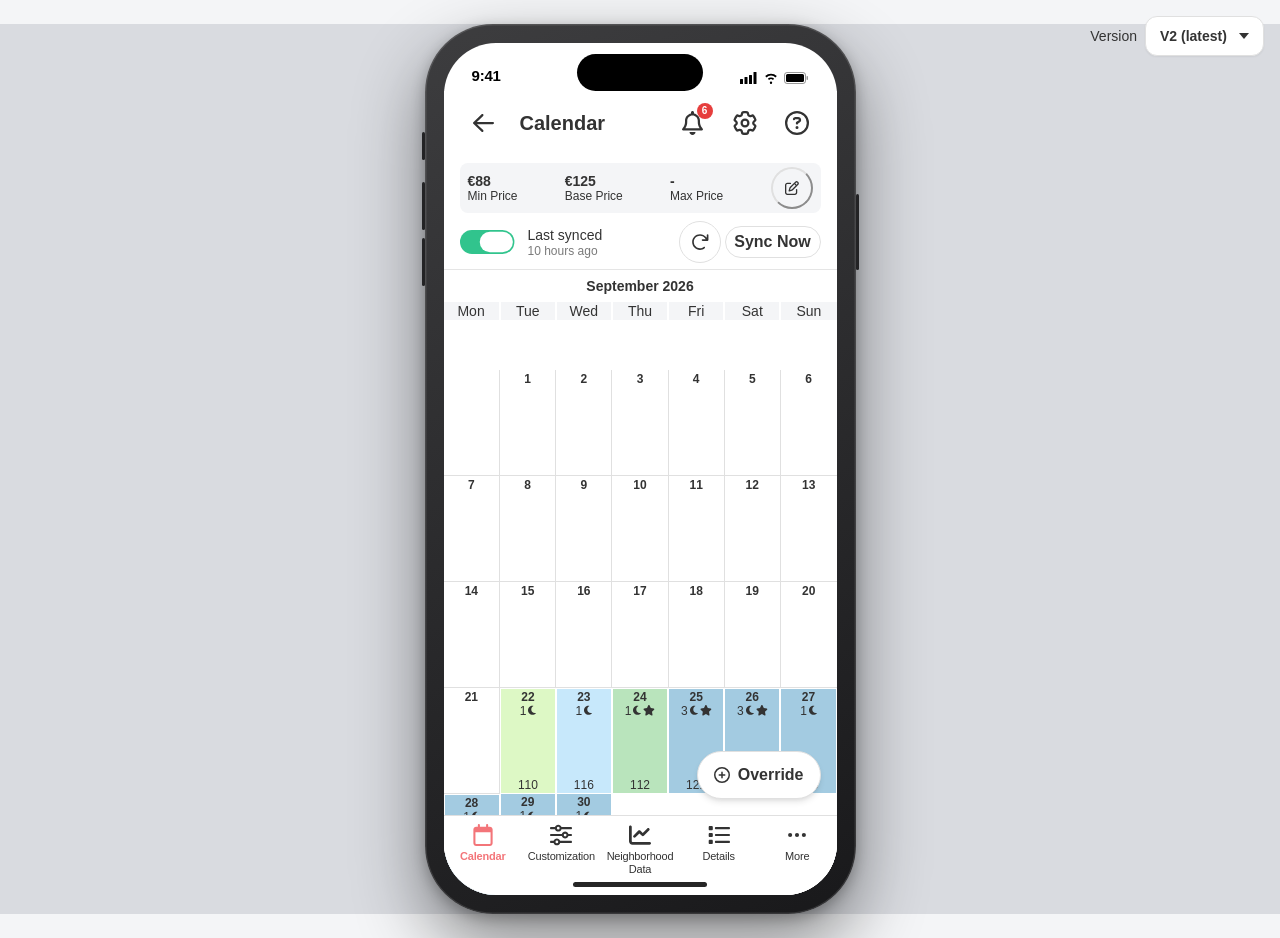
==== commit d1284749: "V2: monthly notes in +More sheet, neutral active states, overview legend at bottom, picker sync - Mo" ====
--- a/calendar.html
+++ b/calendar.html
@@ -2925,6 +2925,67 @@
   .phone-frame .css-18y2um2 > * { padding: 0 2px; }
   .phone-frame .css-18y2um2 > * p { letter-spacing: -0.2px; }
 
+  /* ═══ Round: compset card only, left footnotes, Market Overview v2 ═══ */
+  .nd-compset-card .comp-banner .banner-pill { font-weight: 400; color: var(--pl-text); }
+  .nd-compset-card .comp-banner .banner-meta-inline { font-weight: 400; color: var(--pl-text-secondary); }
+  .nd-chart-footnote { text-align: left; }
+  .cc-toolbar-right { margin-left: 0; }
+
+  .mo-desc { font-size: 14px; line-height: 1.5; color: var(--pl-text-secondary); margin: 0 0 12px; }
+  .mo-legend { display: flex; flex-wrap: wrap; gap: 8px 16px; font-size: 12px; color: var(--pl-text-secondary); margin-bottom: 8px; }
+  .mo-legend span { display: inline-flex; align-items: center; gap: 6px; }
+  .mo-sw { display: inline-block; width: 14px; height: 8px; border-radius: 2px; }
+  .mo-sw.typ { background: #AEB5BF; }
+  .mo-sw.up { background: #DDE1E6; }
+  .mo-sw.med { width: 2px; height: 12px; background: var(--pl-text); border-radius: 1px; }
+  .mo-sw.me { width: 10px; height: 10px; border-radius: 50%; background: var(--pl-primary); box-shadow: 0 0 0 2px #fff, 0 0 0 3px var(--pl-primary); }
+  .mo-row { padding: 16px 0; }
+  .mo-row + .mo-row { border-top: 1px solid var(--pl-border-table); }
+  .mo-row.you { background: var(--pl-highlight-red); margin: 0 -16px; padding: 16px; border-top-color: transparent; }
+  .mo-row.you + .mo-row { border-top-color: transparent; }
+  .mo-head { display: flex; align-items: center; gap: 8px; margin-bottom: 10px; }
+  .mo-name { font-size: 16px; font-weight: 600; color: var(--pl-text); }
+  .mo-tag { font-size: 12px; font-weight: 600; color: var(--pl-primary); background: #fff; border: 1px solid var(--pl-primary); border-radius: 36px; padding: 1px 8px; }
+  .mo-count { margin-left: auto; font-size: 12px; color: var(--pl-text-secondary); }
+  .mo-track { position: relative; height: 12px; border-radius: 6px; background: var(--pl-surface-neutral); }
+  .mo-seg { position: absolute; top: 0; bottom: 0; }
+  .mo-seg.typ { background: #AEB5BF; border-radius: 6px 0 0 6px; }
+  .mo-seg.up { background: #DDE1E6; border-radius: 0 6px 6px 0; }
+  .mo-row.you .mo-seg.typ { background: #F69396; }
+  .mo-row.you .mo-seg.up { background: #FCDCDD; }
+  .mo-med { position: absolute; top: -4px; bottom: -4px; width: 2px; margin-left: -1px; background: var(--pl-text); border-radius: 1px; }
+  .mo-me { position: absolute; top: 50%; width: 14px; height: 14px; margin: -7px 0 0 -7px; border-radius: 50%; background: var(--pl-primary); border: 3px solid #fff; box-shadow: 0 0 0 1px var(--pl-primary), 0 1px 3px rgba(0,0,0,.2); z-index: 2; }
+  .mo-vals { display: flex; justify-content: space-between; gap: 8px; margin-top: 10px; font-size: 12px; color: var(--pl-text-secondary); }
+  .mo-vals strong { font-weight: 600; color: var(--pl-text); }
+  .mo-note { margin-top: 8px; font-size: 14px; color: var(--pl-text); }
+  .mo-note strong { font-weight: 600; }
+  .mo-axis { display: flex; justify-content: space-between; padding-top: 8px; border-top: 1px solid var(--pl-border); font-size: 12px; color: var(--pl-text-secondary); }
+
+  /* ═══ Round: neutral active states, overview legend at bottom ═══ */
+  /* Market History: active KPI card uses neutral grey/black, not pink. */
+  .metric-card.selected { background: var(--pl-bg) !important; border-color: var(--pl-text) !important; box-shadow: none; }
+  .metric-card.selected .metric-label { color: var(--pl-text-secondary); }
+  .metric-card.selected .metric-value { color: var(--pl-text); }
+
+  /* Market Overview: your type is a grey chip only — no pink/red row. */
+  .mo-row.you { background: transparent; margin: 0; padding: 16px 0; border-top-color: var(--pl-border-table); }
+  .mo-row.you + .mo-row { border-top-color: var(--pl-border-table); }
+  .mo-row.you .mo-seg.typ { background: #AEB5BF; }
+  .mo-row.you .mo-seg.up { background: #DDE1E6; }
+  .mo-tag { background: var(--pl-surface-neutral); border: none; color: var(--pl-text); padding: 2px 8px; }
+  .mo-me { background: var(--pl-text); box-shadow: 0 0 0 1px var(--pl-text), 0 1px 3px rgba(0,0,0,.2); }
+  .mo-sw.me { background: var(--pl-text); box-shadow: 0 0 0 2px #fff, 0 0 0 3px var(--pl-text); }
+  .mo-legend { margin: 12px 0 0; }
+
+  /* Monthly notes: two lines, left aligned */
+  .nd-chart-footnote > div + div { margin-top: 2px; }
+  .nd-legend-note { margin-top: 16px; padding-top: 12px; border-top: 1px solid var(--pl-border-table); }
+
+  /* Competitor Calendar: price/LOS dropdowns right-aligned; roomier legend */
+  .cc-toolbar-right { margin-left: auto; }
+  .cc-legend { gap: 12px 20px; margin-top: 16px; line-height: 1.4; }
+  .cc-footnote { margin-top: 12px; }
+
 body { background: #d9dbe0; }
 .phone-frame { scrollbar-width: none; -ms-overflow-style: none; }
 .phone-frame::-webkit-scrollbar { display: none; width: 0; height: 0; }
@@ -2934,6 +2995,9 @@
 </style>
 </head>
 <body>
+<!-- Prototype version switcher (desktop preview only, outside the phone) -->
+<style>.nd-ver-switch{position:fixed;top:16px;right:16px;z-index:99999;display:flex;align-items:center;gap:8px;font-family:"IBM Plex Sans",sans-serif;font-size:14px;color:#333}.nd-ver-switch select{height:40px;padding:0 36px 0 14px;border:1px solid #E0E0E0;border-radius:12px;background:#fff url("data:image/svg+xml,%3Csvg xmlns='http://www.w3.org/2000/svg' width='10' height='6'%3E%3Cpath d='M0 0l5 6 5-6z' fill='%23333'/%3E%3C/svg%3E") no-repeat right 14px center;font:600 14px "IBM Plex Sans",sans-serif;color:#333;appearance:none;-webkit-appearance:none;cursor:pointer;box-shadow:0 1px 2px rgba(0,0,0,.06)}@media (max-width:600px){.nd-ver-switch{display:none}}</style>
+<div class="nd-ver-switch"><span>Version</span><select aria-label="Prototype version" onchange="location.href=this.value"><option value="calendar.html" selected>V2 (latest)</option><option value="calendar-v1.html">V1</option></select></div>
 <div class="device-frame">
   <div class="side-btn btn-action"></div>
   <div class="side-btn btn-vol-up"></div>
@@ -2969,9 +3033,6 @@
     <div class="nd-sheet-body">
       <!-- ═══ Comp Set Banner (desktop-style "Current Compset" strip) ═══ -->
 <div class="nd-compset-card">
-<div class="nd-tab-description">
-  Compare prices, occupancy, and market metrics against nearby properties.
-</div>
 <div class="comp-banner">
   <div class="banner-text-row">
     <span class="banner-label-inline">Current Compset:</span>
@@ -3019,7 +3080,7 @@
           <div id="fp-hc-chart" class="hc-chart"></div>
         </div>
         <div class="legend" id="fp-legend"></div>
-        <div class="nd-chart-footnote" id="fp-footnote" style="display:none">*Reflects future dates only</div>
+        <div class="nd-chart-footnote" id="fp-footnote" style="display:none"><div>Values shown are monthly averages.</div><div>*Reflects future dates only</div></div>
       </div>
     </div>
   </div>
@@ -3055,7 +3116,7 @@
           <div id="occ-hc-chart" class="hc-chart" style="height:250px"></div>
         </div>
         <div class="legend" id="occ-legend"></div>
-        <div class="nd-chart-footnote" id="occ-footnote" style="display:none">*Reflects future dates only</div>
+        <div class="nd-chart-footnote" id="occ-footnote" style="display:none"><div>Values shown are monthly averages.</div><div>*Reflects future dates only</div></div>
       </div>
     </div>
   </div>
@@ -3079,22 +3140,18 @@
           <div class="metric-card selected" onclick="switchHistoryMetric(this,'occ')">
             <div class="metric-label">Market Occupancy</div>
             <div class="metric-value" id="metric-value-occ">—</div>
-            <div class="metric-trend" id="metric-trend-occ"></div>
           </div>
           <div class="metric-card" onclick="switchHistoryMetric(this,'adr')">
             <div class="metric-label">Market ADR</div>
             <div class="metric-value" id="metric-value-adr">—</div>
-            <div class="metric-trend" id="metric-trend-adr"></div>
           </div>
           <div class="metric-card" onclick="switchHistoryMetric(this,'window')">
             <div class="metric-label">Market Booking Window</div>
             <div class="metric-value" id="metric-value-window">—</div>
-            <div class="metric-trend" id="metric-trend-window"></div>
           </div>
           <div class="metric-card" onclick="switchHistoryMetric(this,'los')">
             <div class="metric-label">Market Length of Stay</div>
             <div class="metric-value" id="metric-value-los">—</div>
-            <div class="metric-trend" id="metric-trend-los"></div>
           </div>
         </div>
         <!-- No separate headline number here (unlike fp/occ's card) — the
@@ -3126,49 +3183,13 @@
     </div>
     <div class="section-body">
       <div class="section-content">
-        <div class="pct-legend">
-          <span style="display:flex;align-items:center;gap:3px"><span style="display:inline-block;width:14px;height:8px;border-radius:2px;background:#C8CDD3"></span> 25th–75th</span>
-          <span style="display:flex;align-items:center;gap:3px"><span style="display:inline-block;width:14px;height:8px;border-radius:2px;background:var(--pl-surface-soft)"></span> 75th–90th</span>
-          <span style="display:flex;align-items:center;gap:3px"><span style="display:inline-block;width:2px;height:12px;border-radius:1px;background:var(--pl-text)"></span> 50th (median)</span>
-        </div>
-        <div class="pct-colhead"><span>25th</span><span>Median</span><span>75th</span><span>90th</span></div>
-        <div class="pct-chart">
-          <div class="pct-row">
-            <div class="pct-header"><span class="pct-label">Studio</span><span class="pct-count">88 listings</span></div>
-            <div class="pct-track">
-              <div class="pct-range" style="left:22%;width:53%"></div>
-              <div class="pct-inner" style="left:22%;width:38%"></div>
-              <div class="pct-median" style="left:39%"></div>
-            </div>
-            <div class="pct-values"><span class="pct-val">$120</span><span class="pct-val median">$183</span><span class="pct-val">$210</span><span class="pct-val">$245</span></div>
-          </div>
-          <div class="pct-row highlight">
-            <div class="pct-header"><span class="pct-label">1 BR</span><span class="your-tag">YOU</span><span class="pct-count">145 listings</span></div>
-            <div class="pct-track">
-              <div class="pct-range" style="left:28%;width:57%"></div>
-              <div class="pct-inner" style="left:28%;width:43%"></div>
-              <div class="pct-median" style="left:46%"></div>
-            </div>
-            <div class="pct-values"><span class="pct-val">$145</span><span class="pct-val median">$216</span><span class="pct-val">$248</span><span class="pct-val">$280</span></div>
-          </div>
-          <div class="pct-row">
-            <div class="pct-header"><span class="pct-label">2 BR</span><span class="pct-count">98 listings</span></div>
-            <div class="pct-track">
-              <div class="pct-range" style="left:36%;width:57%"></div>
-              <div class="pct-inner" style="left:36%;width:46%"></div>
-              <div class="pct-median" style="left:55%"></div>
-            </div>
-            <div class="pct-values"><span class="pct-val">$180</span><span class="pct-val median">$256</span><span class="pct-val">$290</span><span class="pct-val">$340</span></div>
-          </div>
-          <div class="pct-row">
-            <div class="pct-header"><span class="pct-label">3 BR</span><span class="pct-count">42 listings</span></div>
-            <div class="pct-track">
-              <div class="pct-range" style="left:42%;width:52%"></div>
-              <div class="pct-inner" style="left:42%;width:38%"></div>
-              <div class="pct-median" style="left:64%"></div>
-            </div>
-            <div class="pct-values"><span class="pct-val">$220</span><span class="pct-val median">$320</span><span class="pct-val">$365</span><span class="pct-val">$420</span></div>
-          </div>
+        <p class="mo-desc">Nightly prices over the next 30 days for listings in your compset, by bedroom type. See where your price sits against each group.</p>
+        <div id="mo-rows"></div>
+        <div class="mo-legend">
+          <span><i class="mo-sw typ"></i>Typical range (25th–75th)</span>
+          <span><i class="mo-sw up"></i>Higher end (75th–90th)</span>
+          <span><i class="mo-sw med"></i>Median</span>
+          <span><i class="mo-sw me"></i>Your price</span>
         </div>
       </div>
     </div>
@@ -3213,13 +3234,9 @@
         <!-- One row: view tabs on the left, price display on the right.
              LOS only appears (on its own row) in Guest Prices mode. -->
         <div class="cc-toolbar">
-          <div class="pill-toggles cc-view-toggle" id="cc-view-toggle">
-            <div class="pill active" data-view="date" onclick="ccSetView('date')">By Date</div>
-            <div class="pill" data-view="table" onclick="ccSetView('table')">Table</div>
-          </div>
           <div class="cc-toolbar-right">
-            <div class="pill has-menu range-pill" id="cc-los-pill" style="display:none" onclick="ndOpenSheet('bs-cc-los')">2 Nights</div>
-            <div class="pill has-menu range-pill" id="cc-price-pill" onclick="ndOpenSheet('bs-cc-price-mode')">Host Prices</div>
+            <div class="pill has-menu range-pill" id="cc-los-pill" style="display:none" onclick="ccOpenPicker('bs-cc-los')">2 Nights</div>
+            <div class="pill has-menu range-pill" id="cc-price-pill" onclick="ccOpenPicker('bs-cc-price-mode')">Host Prices</div>
           </div>
         </div>
 
@@ -3227,7 +3244,7 @@
              New Guest Prices" note — collapsible so it doesn't push the
              data below the fold on a phone. -->
         <div class="cc-info" id="cc-guest-info" style="display:none">
-          <button class="cc-info-head" onclick="this.parentElement.classList.toggle('open')"><svg viewBox="0 0 16 16" width="14" height="14" fill="none" stroke="currentColor" stroke-width="1.4" aria-hidden="true"><circle cx="8" cy="8" r="6.5"/><path d="M8 7.2v4M8 4.8v.1" stroke-linecap="round"/></svg><span>Understanding the New Guest Prices</span><svg class="cc-info-chev" viewBox="0 0 10 6" width="10" height="6" aria-hidden="true"><path d="M1 1l4 4 4-4" fill="none" stroke="currentColor" stroke-width="1.5" stroke-linecap="round"/></svg></button>
+          <button class="cc-info-head" onclick="this.parentElement.classList.toggle('open')"><svg viewBox="0 0 16 16" width="14" height="14" fill="none" stroke="currentColor" stroke-width="1.4" aria-hidden="true"><circle cx="8" cy="8" r="6.5"/><path d="M8 7.2v4M8 4.8v.1" stroke-linecap="round"/></svg><span>Understanding the Guest Prices</span><svg class="cc-info-chev" viewBox="0 0 10 6" width="10" height="6" aria-hidden="true"><path d="M1 1l4 4 4-4" fill="none" stroke="currentColor" stroke-width="1.5" stroke-linecap="round"/></svg></button>
           <ul class="cc-info-body">
             <li>Prices shown are the average nightly rate for the selected Length of Stay (LOS), including all applicable fees.</li>
             <li>For the total price, multiply the average nightly rate by the LOS. E.g. $120 average for a 3-night stay = $120 × 3 = $360.</li>
@@ -3235,8 +3252,7 @@
           </ul>
         </div>
 
-        <div id="cc-date-view"></div>
-        <div id="cc-table-view" style="display:none">
+        <div id="cc-table-view">
           <div class="comp-table-wrap" id="cc-table"></div>
         </div>
 
@@ -3341,6 +3357,7 @@
     </div>
     <div class="bs-body">
       <div class="legend" id="fp-full-legend"></div>
+      <div class="nd-chart-footnote nd-legend-note" id="fp-legend-note" style="display:none"><div>Values shown are monthly averages.</div><div>*Reflects future dates only</div></div>
     </div>
   </div>
 </div>
@@ -3374,6 +3391,7 @@
     </div>
     <div class="bs-body">
       <div class="legend" id="occ-full-legend"></div>
+      <div class="nd-chart-footnote nd-legend-note" id="occ-legend-note" style="display:none"><div>Values shown are monthly averages.</div><div>*Reflects future dates only</div></div>
     </div>
   </div>
 </div>
@@ -3836,11 +3854,12 @@
    each cell's own text the first time it's needed, so no separate
    dataset has to be hand-maintained per cell. ── */
 let ccPriceMode = 'host';
-let ccView = 'date';
+let ccView = 'table';
 let ccLos = 2;
 let ccSelDay = 0;
 function ccSetPriceMode(mode) {
   ccPriceMode = mode;
+  ccSyncPickers();
   ndCloseSheet('bs-cc-price-mode');
   document.getElementById('cc-price-pill').firstChild.textContent = mode === 'guest' ? 'Guest Prices' : 'Host Prices';
   document.getElementById('cc-los-pill').style.display = mode === 'guest' ? '' : 'none';
@@ -3852,6 +3871,17 @@
       : 'Nightly rates before adding fee or taxes; base amount set by the host.';
   }
   ccRender();
+}
+/* Pickers always open showing the current state (Host Prices is the
+   default) — the radio selection is synced from ccPriceMode / ccLos on
+   every open rather than trusting whatever was last tapped. */
+function ccSyncPickers() {
+  document.querySelectorAll('#cc-price-mode-options .bs-radio').forEach(r => r.classList.toggle('selected', r.dataset.mode === ccPriceMode));
+  document.querySelectorAll('#cc-los-options .bs-radio').forEach(r => r.classList.toggle('selected', parseInt(r.dataset.los, 10) === ccLos));
+}
+function ccOpenPicker(id) {
+  ccSyncPickers();
+  ndOpenSheet(id);
 }
 function ccSetLos(n) {
   ccLos = n;
@@ -5136,8 +5166,7 @@
       (fpEventsEnabled ? '<div class="legend-item"><span class="legend-band-event"></span> Events</div>' : '') +
       '<div class="legend-item legend-more" onclick="ndOpenSheet(\'bs-fp-legend\')">+ More</div>';
   ndCapLegendRows(el, 'fp-full-legend', 2);
-  const fpNote = document.getElementById('fp-footnote');
-  if (fpNote) fpNote.style.display = fpGranularity === 'monthly' ? '' : 'none';
+  ndSyncMonthlyNotes('fp', fpGranularity === 'monthly');
 }
 
 /* ── "+ More" overlays: Upcoming Bookings / Last Year Bookings / Last
@@ -5437,8 +5466,7 @@
   html += '<div class="legend-item legend-more" onclick="ndOpenSheet(\'bs-occ-legend\')">+ More</div>';
   el.innerHTML = html;
   ndCapLegendRows(el, 'occ-full-legend', 2);
-  const occNote = document.getElementById('occ-footnote');
-  if (occNote) occNote.style.display = isMonthly ? '' : 'none';
+  ndSyncMonthlyNotes('occ', isMonthly);
 }
 
 function occSetGranularity(el, mode) {
@@ -5575,12 +5603,13 @@
     const cur = avg(m.y2026), prev = avg(m.y2025);
     const valueEl = document.getElementById('metric-value-' + key);
     const trendEl = document.getElementById('metric-trend-' + key);
-    if (!valueEl || !trendEl) return;
+    if (!valueEl) return;
     const curDisplay = key === 'los' ? fmt1(cur) : Math.round(cur);
     valueEl.textContent = (m.prefix || '') + curDisplay + (m.suffix || '');
     const diff = cur - prev;
     const up = diff >= 0;
     const diffDisplay = key === 'los' ? fmt1(Math.abs(diff)) : Math.round(Math.abs(diff));
+    if (!trendEl) return;
     trendEl.classList.remove('up', 'down', 'flat');
     /* A change that rounds to zero reads as "no change", not a green up-arrow. */
     if (Number(diffDisplay) === 0) {
@@ -5733,6 +5762,7 @@
   if (document.getElementById('hist-hc-chart') && !histChart) histInitChart();
   ndRenderHistSummary();
   ccInitEmptyState();
+  ndRenderMarketOverview();
 }
 if (document.readyState === 'loading') {
   document.addEventListener('DOMContentLoaded', ndInitCharts);
@@ -5962,6 +5992,68 @@
   if (fields) fields.classList.toggle('open', showFields);
 }
 
+
+/* ── Market Overview: one row per bedroom type on a SHARED price scale
+   (so rows are comparable at a glance), showing the typical 25th–75th
+   range, the 75th–90th higher end, the median tick, and — on your
+   bedroom type — a marker for your own average price with a one-line
+   plain-language read. Your type's percentiles and price are the real
+   next-30-day averages from REAL_DAILY; the other types are scaled from
+   it (sample data). ── */
+function ndRenderMarketOverview() {
+  const root = document.getElementById('mo-rows');
+  if (!root) return;
+  const days = 30;
+  const avgCol = c => { let t = 0; for (let i = 0; i < days; i++) t += ndRealDay(i).row[c]; return Math.round(t / days); };
+  const base = { p25: avgCol(0), p50: avgCol(1), p75: avgCol(2), p90: avgCol(3) };
+  const yourPrice = avgCol(4);
+  const types = [
+    { name: 'Studio', count: 88, f: 0.82 },
+    { name: '1 BR', count: 145, f: 1, you: true },
+    { name: '2 BR', count: 98, f: 1.25 },
+    { name: '3 BR', count: 42, f: 1.55 }
+  ].map(t => Object.assign(t, { p25: Math.round(base.p25 * t.f), p50: Math.round(base.p50 * t.f), p75: Math.round(base.p75 * t.f), p90: Math.round(base.p90 * t.f) }));
+  const lo = Math.floor(Math.min(yourPrice, ...types.map(t => t.p25)) * 0.9 / 10) * 10;
+  const hi = Math.ceil(Math.max(...types.map(t => t.p90)) * 1.05 / 10) * 10;
+  const pos = v => ((v - lo) / (hi - lo)) * 100;
+  let html = '';
+  types.forEach(t => {
+    let note = '';
+    if (t.you) {
+      const where = yourPrice < t.p25 ? 'below the typical range'
+        : yourPrice > t.p90 ? 'above the 90th percentile'
+        : yourPrice > t.p75 ? 'at the higher end'
+        : yourPrice >= t.p50 ? 'in the typical range, above the median'
+        : 'in the typical range, below the median';
+      note = '<div class="mo-note">Your average price <strong>$' + yourPrice + '</strong> is ' + where + '.</div>';
+    }
+    html += '<div class="mo-row' + (t.you ? ' you' : '') + '">' +
+      '<div class="mo-head"><span class="mo-name">' + t.name + '</span>' + (t.you ? '<span class="mo-tag">Your type</span>' : '') + '<span class="mo-count">' + t.count + ' listings</span></div>' +
+      '<div class="mo-track">' +
+        '<div class="mo-seg typ" style="left:' + pos(t.p25) + '%;width:' + (pos(t.p75) - pos(t.p25)) + '%"></div>' +
+        '<div class="mo-seg up" style="left:' + pos(t.p75) + '%;width:' + (pos(t.p90) - pos(t.p75)) + '%"></div>' +
+        '<div class="mo-med" style="left:' + pos(t.p50) + '%"></div>' +
+        (t.you ? '<div class="mo-me" style="left:' + pos(yourPrice) + '%"></div>' : '') +
+      '</div>' +
+      '<div class="mo-vals"><span>Typical <strong>$' + t.p25 + '–$' + t.p75 + '</strong></span><span>Median <strong>$' + t.p50 + '</strong></span><span>90th <strong>$' + t.p90 + '</strong></span></div>' +
+      note + '</div>';
+  });
+  const mid = Math.round((lo + hi) / 2 / 10) * 10;
+  html += '<div class="mo-axis"><span>$' + lo + '</span><span>$' + mid + '</span><span>$' + hi + '</span></div>';
+  root.innerHTML = html;
+}
+
+
+/* Monthly-view notes ("Values shown are monthly averages" / "*Reflects
+   future dates only") — shown on two lines under the chart and repeated
+   at the bottom of that chart's "+ More" legend sheet. */
+function ndSyncMonthlyNotes(prefix, isMonthly) {
+  const note = document.getElementById(prefix + '-footnote');
+  if (note) note.style.display = isMonthly ? '' : 'none';
+  const sheetNote = document.getElementById(prefix + '-legend-note');
+  if (sheetNote) sheetNote.style.display = isMonthly ? '' : 'none';
+}
+
 </script>
 </body>
 </html>
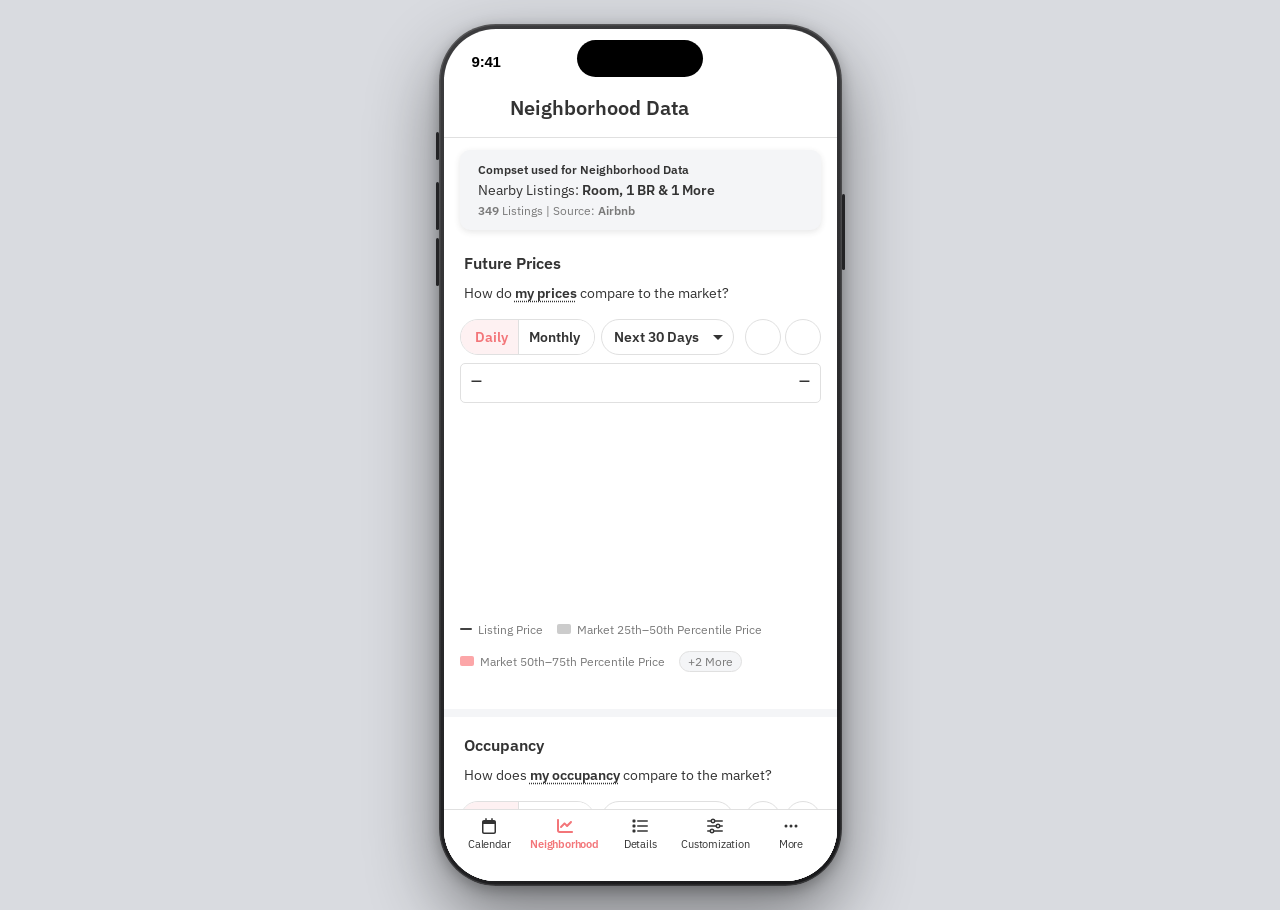
==== commit cd498152: "feat: enhance calendar.html and redirect index.html to calendar Updated calendar.html with new secti" ====
--- a/calendar.html
+++ b/calendar.html
@@ -8,6 +8,7 @@
 <script src="https://code.highcharts.com/highcharts.js"></script>
 <script src="https://code.highcharts.com/highcharts-more.js"></script>
 <script src="https://code.highcharts.com/modules/accessibility.js"></script>
+<script src="https://kit.fontawesome.com/46535d3fdd.js" crossorigin="anonymous"></script>
 <style>
 /* Real Chakra theme tokens, extracted live from sagar.app.pricelabs.co (getComputedStyle on :root).
    Same custom-property names the production app uses — nothing renamed. */
@@ -193,17 +194,12 @@
    Neutralizing that wrapper's position lets the button's containing block
    resolve up to .phone-frame instead, so it floats correctly above the
    tab bar as the calendar scrolls beneath it. */
-.phone-frame .css-8vzbhk { position: static !important; }
-.phone-frame #mobile-app-override-button-calendar-container {
-  position: absolute !important; top: auto !important; left: auto !important;
-  right: 16px !important; bottom: 96px !important; z-index: 50;
-}
+
 /* Real header wrapper is position:fixed in the live app, so its sibling
    content carries a margin-top equal to the header's height to avoid
    sitting underneath it. Our header is sticky (in normal flow) instead,
    so that compensation is redundant here — it was leaving a blank ~64px
    gap between the header and the price card. */
-.phone-frame .css-1wpd4pz { position: static !important; margin-top: 0 !important; }
 
 /* ── iPhone 16 device frame (POC presentation only, not extracted from the
    real app): matches the iPhone 16's logical/point resolution — 393×852pt
@@ -211,11 +207,11 @@
    side buttons and home indicator so the mock reads as a real device. ── */
 .device-frame {
   position: relative;
-  width: 431px; height: 890px;
+  width: 403px; height: 862px;
   margin: 24px auto;
   background: linear-gradient(155deg,#3d3d3f,#19191b);
-  border-radius: 68px;
-  padding: 19px;
+  border-radius: 57px;
+  padding: 5px;
   box-shadow: 0 30px 70px rgba(0,0,0,0.45), 0 4px 14px rgba(0,0,0,0.25), inset 0 0 0 1.5px rgba(255,255,255,0.12);
 }
 .device-frame .screen {
@@ -237,15 +233,17 @@
   position: absolute; top: 11px; left: 50%; transform: translateX(-50%);
   width: 126px; height: 37px; background: #000; border-radius: 20px; z-index: 600;
 }
-.device-frame .home-indicator {
-  position: absolute; bottom: 8px; left: 50%; transform: translateX(-50%);
-  width: 134px; height: 5px; background: #000; border-radius: 3px; z-index: 500; opacity: 0.85;
-}
 .device-frame .side-btn { position: absolute; background: #232325; border-radius: 3px 0 0 3px; }
 .device-frame .btn-action { left: -3px; top: 108px; width: 3px; height: 28px; border-radius: 3px; }
 .device-frame .btn-vol-up { left: -3px; top: 158px; width: 3px; height: 48px; border-radius: 3px; }
 .device-frame .btn-vol-down { left: -3px; top: 214px; width: 3px; height: 48px; border-radius: 3px; }
 .device-frame .btn-power { right: -3px; top: 170px; width: 3px; height: 76px; border-radius: 3px; }
+/* Fullscreen chart: turn the whole device mockup to landscape (counter-
+   clockwise, island on the left; transform set in ndApplyForceLandscape).
+   The sheet inside is rotated +90deg, so the two cancel and the chart
+   reads upright. */
+.device-frame { transition: transform .35s cubic-bezier(.4, 0, .2, 1); }
+body.nd-landscape .device-frame .status-bar { visibility: hidden; }
 @media (max-width: 470px) {
   /* On an actual phone browser there's no bezel to draw and the real OS
      already shows its own status bar and (on notched phones) its own
@@ -257,7 +255,7 @@
   }
   .device-frame .screen { width: 100%; height: 100%; border-radius: 0; }
   .device-frame .screen .phone-frame { height: 100%; max-width: 100%; margin-top: 0; }
-  .device-frame .side-btn, .device-frame .status-bar, .device-frame .dynamic-island, .device-frame .home-indicator {
+  .device-frame .side-btn, .device-frame .status-bar, .device-frame .dynamic-island {
     display: none;
   }
 }
@@ -274,7 +272,7 @@
   box-shadow: var(--chakra-shadows-mobileDrawerHeaderShadow);
   position: sticky !important; top: 0 !important; z-index: 20;
 }
-.phone-frame header .css-1v6aiw5 { flex: 1 1 auto !important; width: auto !important; min-width: 0; }
+
 /* .css-1fydlbq carries a real "mobileDrawerHeaderShadow" box-shadow meant
    for a header that overlaps scrolling content behind it elsewhere in the
    live app. In our bottom-sheet/full-screen headers it isn't overlapping
@@ -284,8 +282,6 @@
 /* Shared header icon-group: captured with matching CSS on the Calendar page but
    not the Pricing Dashboard page (same component, but its own stylesheet was
    built from a scan that never saw the header's classes). Same values either way. */
-.css-nwfosv { display: flex !important; gap: var(--chakra-space-1); flex-shrink: 0; }
-.css-79elbk { position: relative; }
 
 /* Header icon buttons (.css-1x8iiyz): the real rule's border-width/style
    sub-properties were captured as empty values (an artifact of how Chakra
@@ -295,10 +291,6 @@
 .chakra-button.css-1x8iiyz { border: 0 none; box-shadow: none; background: var(--chakra-colors-productWhite); }
 .chakra-button.css-1x8iiyz:active { background: var(--chakra-colors-primaryRed-50); }
 
-"
-.chakra-button__group[data-attached][data-orientation="horizontal"] > .css-1x8iiyz:not(:last-of-type) { margin-inline-end: -1px; }
-.chakra-button__group[data-attached][data-orientation="vertical"] > .css-1x8iiyz:not(:last-of-type) { margin-bottom: -1px; }
-.css-1x8iiyz .chakra-button__spinner { width: 1.5rem; height: 1.5rem; font-size: 1.5rem; }
 @-webkit-keyframes animation-b7n1on { 
   0% { transform: rotate(0deg); }
   100% { transform: rotate(360deg); }
@@ -315,7 +307,7 @@
   0% { border-color: var(--skeleton-start-color); background: var(--skeleton-start-color); }
   100% { border-color: var(--skeleton-end-color); background: var(--skeleton-end-color); }
 }
-.css-1iraaq8 { padding: var(--chakra-space-3); flex: 1 1 0%; width: var(--chakra-sizes-full); margin: 0px; }
+
 .css-1vakbk4 { display: flex; gap: var(--chakra-space-2); }
 @-webkit-keyframes animation-1kqbx5h { 
   0% { transform: translateX(-100%); }
@@ -325,145 +317,12 @@
   0% { transform: translateX(-100%); }
   100% { transform: translateX(100%); }
 }
-.css-2o0llq { position: relative; top: 0px; }
-.css-95ar3t { width: 100%; display: flex; position: relative; isolation: isolate; --input-font-size: var(--chakra-fontSizes-sm); --input-padding: var(--chakra-space-3); --input-border-radius: var(--chakra-radii-sm); --input-height: var(--chakra-sizes-8); height: fit-content; }
-.css-95ar3t .chakra-input__left-element svg { width: var(--chakra-sizes-4); height: var(--chakra-sizes-4); max-width: var(--chakra-sizes-4); max-height: var(--chakra-sizes-4); font-size: var(--chakra-fontSizes-mobile-md); color: var(--chakra-colors-secondaryBlack); }
-.css-95ar3t .chakra-input__left-element + input, .css-95ar3t .chakra-input__left-element + textarea { padding-inline-start: var(--chakra-space-9); }
-.css-95ar3t.multiline .chakra-input__left-element, .css-95ar3t.multiline .chakra-input__right-element { height: var(--chakra-sizes-12); }
-.css-95ar3t .chakra-textarea { border-radius: 0.75rem; font-size: var(--chakra-fontSizes-mobile-md); min-height: var(--chakra-sizes-30); padding-top: var(--chakra-space-3); padding-bottom: var(--chakra-space-3); }
-.css-95ar3t .chakra-textarea::-webkit-input-placeholder { font-size: var(--chakra-fontSizes-mobile-md); color: var(--chakra-colors-disabledGrey); }
-.css-95ar3t .chakra-textarea::placeholder, .css-95ar3t .chakra-textarea[data-placeholder] { font-size: var(--chakra-fontSizes-mobile-md); color: var(--chakra-colors-disabledGrey); }
-.css-95ar3t .chakra-textarea:active, .css-95ar3t .chakra-textarea[data-active] { border-color: var(--chakra-colors-primaryRed-600); box-shadow: var(--chakra-shadows-none); transition: border-color 0.15s ease-in-out, box-shadow 0.15s ease-in-out; }
-.css-95ar3t .chakra-textarea:active:hover, .css-95ar3t .chakra-textarea[data-active]:hover, .css-95ar3t .chakra-textarea:active[data-hover], .css-95ar3t .chakra-textarea[data-active][data-hover] { border-color: var(--chakra-colors-primaryRed-600); }
-.css-95ar3t .chakra-textarea:focus, .css-95ar3t .chakra-textarea[data-focus] { border-color: var(--chakra-colors-primaryRed-600); box-shadow: var(--chakra-shadows-none); transition: border-color 0.15s ease-in-out, box-shadow 0.15s ease-in-out; }
-.css-95ar3t .chakra-textarea:focus:hover, .css-95ar3t .chakra-textarea[data-focus]:hover, .css-95ar3t .chakra-textarea:focus[data-hover], .css-95ar3t .chakra-textarea[data-focus][data-hover] { border-color: var(--chakra-colors-primaryRed-600); }
-.css-95ar3t .chakra-textarea[aria-invalid="true"], .css-95ar3t .chakra-textarea[data-invalid] { border-color: var(--chakra-colors-error); box-shadow: var(--chakra-shadows-none); background: var(--chakra-colors-productWhite); }
-.css-95ar3t .chakra-textarea:hover, .css-95ar3t .chakra-textarea[data-hover] { border-color: var(--chakra-colors-borderColor); }
-.css-95ar3t .chakra-textarea:disabled, .css-95ar3t .chakra-textarea[disabled], .css-95ar3t .chakra-textarea[aria-disabled="true"], .css-95ar3t .chakra-textarea[data-disabled] { background: var(--chakra-colors-backgroundGrey); border-color: var(--chakra-colors-borderColor); opacity: 1; }
-.css-95ar3t .chakra-textarea:disabled:hover, .css-95ar3t .chakra-textarea[disabled]:hover, .css-95ar3t .chakra-textarea[aria-disabled="true"]:hover, .css-95ar3t .chakra-textarea[data-disabled]:hover, .css-95ar3t .chakra-textarea:disabled[data-hover], .css-95ar3t .chakra-textarea[disabled][data-hover], .css-95ar3t .chakra-textarea[aria-disabled="true"][data-hover], .css-95ar3t .chakra-textarea[data-disabled][data-hover] { border-color: var(--chakra-colors-borderColor); }
-.css-95ar3t .chakra-textarea:disabled::-webkit-input-placeholder { color: var(--chakra-colors-disabledGrey); }
-.css-95ar3t .chakra-textarea[disabled]::-webkit-input-placeholder { color: var(--chakra-colors-disabledGrey); }
-.css-95ar3t .chakra-textarea[aria-disabled="true"]::-webkit-input-placeholder { color: var(--chakra-colors-disabledGrey); }
-.css-95ar3t .chakra-textarea[data-disabled]::-webkit-input-placeholder { color: var(--chakra-colors-disabledGrey); }
-.css-95ar3t .chakra-textarea:disabled::placeholder, .css-95ar3t .chakra-textarea[disabled]::placeholder, .css-95ar3t .chakra-textarea[aria-disabled="true"]::placeholder, .css-95ar3t .chakra-textarea[data-disabled]::placeholder, .css-95ar3t .chakra-textarea:disabled[data-placeholder], .css-95ar3t .chakra-textarea[disabled][data-placeholder], .css-95ar3t .chakra-textarea[aria-disabled="true"][data-placeholder], .css-95ar3t .chakra-textarea[data-disabled][data-placeholder] { color: var(--chakra-colors-disabledGrey); }
-.css-zohf4a .chakra-button__spinner { width: 1.5rem; height: 1.5rem; font-size: 1.5rem; }
-.css-8fcd4v { overflow: auto; max-height: 100dvh; min-height: 100dvh; padding-top: var(--chakra-space-18); touch-action: pan-x pan-y; }
-.css-um13ib { display: flex; -webkit-box-align: center; align-items: center; -webkit-box-pack: end; justify-content: flex-end; flex-direction: row; gap: var(--chakra-space-2); width: 100%; padding: var(--chakra-space-3); background: var(--chakra-colors-backgroundGrey); border-radius: var(--chakra-radii-md); }
-.css-1gylthm { display: flex; -webkit-box-pack: justify; justify-content: space-between; width: var(--chakra-sizes-full); -webkit-box-align: center; align-items: center; column-gap: var(--chakra-space-3); }
-.css-1ki54i { width: var(--chakra-sizes-full); }
-.css-f3cbvq { display: flex; flex-direction: column; position: relative; gap: var(--chakra-space-1); }
-.css-v5vb7d { left: var(--chakra-space-3); width: fit-content; height: var(--chakra-sizes-full); font-size: var(--chakra-fontSizes-mobile-md); display: flex; -webkit-box-align: center; align-items: center; -webkit-box-pack: center; justify-content: center; position: absolute; top: 0px; z-index: 2; pointer-events: none; }
-.css-14aix0t { width: 100%; height: var(--chakra-sizes-12); font-size: var(--chakra-fontSizes-mobile-md); padding-inline-start: var(--input-height); padding-inline-end: var(--chakra-space-4); border-radius: 0.75rem; min-width: 100px; outline: transparent solid 2px; outline-offset: 2px; position: relative; appearance: none; transition-property: var(--chakra-transition-property-common); transition-duration: var(--chakra-transition-duration-normal); line-height: var(--chakra-lineHeights-base); color: var(--chakra-colors-primaryBlack); font-weight: var(--chakra-fontWeights-normal); background: var(--chakra-colors-white); border-top-style: ; border-top-width: ; border-right-style: ; border-right-width: ; border-bottom-style: ; border-bottom-width: ; border-left-style: ; border-left-width: ; border-image-source: ; border-image-slice: ; border-image-width: ; border-image-outset: ; border-image-repeat: ; border-color: var(--chakra-colors-gray-200); }
-.css-14aix0t:disabled, .css-14aix0t[disabled], .css-14aix0t[aria-disabled="true"], .css-14aix0t[data-disabled] { opacity: 1; cursor: not-allowed; background: var(--chakra-colors-backgroundGrey); border-color: var(--chakra-colors-borderColor); }
-.css-14aix0t:disabled:hover, .css-14aix0t[disabled]:hover, .css-14aix0t[aria-disabled="true"]:hover, .css-14aix0t[data-disabled]:hover, .css-14aix0t:disabled[data-hover], .css-14aix0t[disabled][data-hover], .css-14aix0t[aria-disabled="true"][data-hover], .css-14aix0t[data-disabled][data-hover] { border-color: var(--chakra-colors-borderColor); }
-.css-14aix0t:disabled::-webkit-input-placeholder { color: var(--chakra-colors-disabledGrey); }
-.css-14aix0t[disabled]::-webkit-input-placeholder { color: var(--chakra-colors-disabledGrey); }
-.css-14aix0t[aria-disabled="true"]::-webkit-input-placeholder { color: var(--chakra-colors-disabledGrey); }
-.css-14aix0t[data-disabled]::-webkit-input-placeholder { color: var(--chakra-colors-disabledGrey); }
-.css-14aix0t:disabled::placeholder, .css-14aix0t[disabled]::placeholder, .css-14aix0t[aria-disabled="true"]::placeholder, .css-14aix0t[data-disabled]::placeholder, .css-14aix0t:disabled[data-placeholder], .css-14aix0t[disabled][data-placeholder], .css-14aix0t[aria-disabled="true"][data-placeholder], .css-14aix0t[data-disabled][data-placeholder] { color: var(--chakra-colors-disabledGrey); }
-.chakra-ui-dark .css-14aix0t:not([data-theme]), [data-theme="dark"] .css-14aix0t:not([data-theme]), .css-14aix0t[data-theme="dark"] { background: var(--chakra-colors-inputBg); }
-.css-14aix0t::-webkit-input-placeholder { font-weight: 400; font-size: var(--chakra-fontSizes-mobile-md); color: var(--chakra-colors-disabledGrey); }
-.css-14aix0t::placeholder, .css-14aix0t[data-placeholder] { font-weight: 400; font-size: var(--chakra-fontSizes-mobile-md); color: var(--chakra-colors-disabledGrey); }
-.css-14aix0t:hover, .css-14aix0t[data-hover] { border-color: var(--chakra-colors-borderColor); }
-.css-14aix0t:focus, .css-14aix0t[data-focus] { border-color: var(--chakra-colors-primaryRed-600); box-shadow: var(--chakra-shadows-none); transition: border-color 0.15s ease-in-out, box-shadow 0.15s ease-in-out; }
-.css-14aix0t:active, .css-14aix0t[data-active] { border-color: var(--chakra-colors-primaryRed-600); box-shadow: var(--chakra-shadows-none); transition: border-color 0.15s ease-in-out, box-shadow 0.15s ease-in-out; }
-.css-14aix0t[aria-invalid="true"], .css-14aix0t[data-invalid] { background: var(--chakra-colors-productWhite); border-top-style: ; border-top-width: ; border-right-style: ; border-right-width: ; border-bottom-style: ; border-bottom-width: ; border-left-style: ; border-left-width: ; border-image-source: ; border-image-slice: ; border-image-width: ; border-image-outset: ; border-image-repeat: ; border-color: var(--chakra-colors-error); box-shadow: var(--chakra-shadows-none); }
-.css-1p2ioqj { display: inline-flex; appearance: none; -webkit-box-align: center; align-items: center; -webkit-box-pack: center; justify-content: center; user-select: none; position: relative; white-space: nowrap; vertical-align: middle; outline: transparent solid 2px; outline-offset: 2px; line-height: var(--chakra-lineHeights-normal); border-radius: 36px; font-weight: var(--chakra-fontWeights-semibold); transition-property: var(--chakra-transition-property-common); transition-duration: var(--chakra-transition-duration-normal); cursor: pointer; font-family: var(--chakra-fonts-body); font-size: var(--chakra-fontSizes-mobile-xl); height: var(--chakra-sizes-12); width: var(--chakra-sizes-12); min-width: var(--chakra-sizes-12); border-width: 1px; border-style: solid; border-image: none; border-color: var(--chakra-colors-borderColor); color: var(--chakra-colors-primaryBlack); background: var(--chakra-colors-productWhite); padding-inline: 0px; padding-top: 0px; padding-bottom: 0px; }
-.css-1p2ioqj:focus-visible, .css-1p2ioqj[data-focus-visible] { box-shadow: var(--chakra-shadows-outline); }
-.css-1p2ioqj:disabled, .css-1p2ioqj[disabled], .css-1p2ioqj[aria-disabled="true"], .css-1p2ioqj[data-disabled] { opacity: 0.4; cursor: not-allowed; box-shadow: var(--chakra-shadows-none); color: var(--chakra-colors-disabledGrey); background: var(--chakra-colors-backgroundGrey); border-color: var(--chakra-colors-borderColor); }
-.css-1p2ioqj:hover, .css-1p2ioqj[data-hover] { background: var(--chakra-colors-primaryRed-50); border-color: var(--chakra-colors-primaryRed-50); color: var(--chakra-colors-primaryRed-600); }
-.css-1p2ioqj:hover:disabled, .css-1p2ioqj[data-hover]:disabled, .css-1p2ioqj:hover[disabled], .css-1p2ioqj[data-hover][disabled], .css-1p2ioqj:hover[aria-disabled="true"], .css-1p2ioqj[data-hover][aria-disabled="true"], .css-1p2ioqj:hover[data-disabled], .css-1p2ioqj[data-hover][data-disabled] { background: var(--chakra-colors-backgroundGrey); color: var(--chakra-colors-disabledGrey); border-color: var(--chakra-colors-borderColor); }
-.css-1p2ioqj:focus, .css-1p2ioqj[data-focus] { outline: transparent solid 2px; outline-offset: 2px; }
-.css-1p2ioqj:active, .css-1p2ioqj[data-active] { border-color: var(--chakra-colors-primaryRed-600); background: var(--chakra-colors-primaryRed-50); color: var(--chakra-colors-primaryRed-600); }
-.css-1p2ioqj svg { max-height: var(--chakra-sizes-6); max-width: var(--chakra-sizes-6); }
-.chakra-button__group[data-attached][data-orientation="horizontal"] > .css-1p2ioqj:not(:last-of-type) { margin-inline-end: -1px; }
-.chakra-button__group[data-attached][data-orientation="vertical"] > .css-1p2ioqj:not(:last-of-type) { margin-bottom: -1px; }
-.css-1p2ioqj .chakra-button__spinner { width: 1.5rem; height: 1.5rem; font-size: 1.5rem; }
-.css-1p2ioqj[data-loading], .css-1p2ioqj[aria-busy="true"] { color: var(--chakra-colors-primaryRed-600); background: var(--chakra-colors-backgroundGrey); border-color: var(--chakra-colors-borderColor); }
-.css-sqaypy { display: flex; -webkit-box-align: center; align-items: center; -webkit-box-pack: start; justify-content: flex-start; flex-direction: column; column-gap: 0.5rem; padding-right: ; padding-bottom: ; padding-left: ; padding-top: 0px; background-color: var(--chakra-colors-backgroundGrey); row-gap: var(--chakra-space-4); overflow-y: scroll; width: 100%; min-height: calc(100dvh - 13.5rem); }
-.css-8atqhb { width: 100%; }
-.css-11qswiv { display: flex; flex-direction: column; position: relative; min-width: 0px; overflow-wrap: break-word; --card-bg: var(--chakra-colors-chakra-body-bg); background-color: var(--card-bg); color: var(--chakra-colors-chakra-body-text); --card-radius: var(--chakra-radii-md); --card-padding: var(--chakra-space-5); --card-shadow: var(--chakra-shadows-base); border-width: 1px; border-style: solid; border-image: none; border-color: var(--chakra-colors-borderColor); border-radius: var(--chakra-radii-xl); width: var(--chakra-sizes-full); }
-.chakra-ui-dark .css-11qswiv:not([data-theme]), [data-theme="dark"] .css-11qswiv:not([data-theme]), .css-11qswiv[data-theme="dark"] { background: var(--chakra-colors-productWhite); --card-bg: var(--chakra-colors-gray-700); }
-.css-a7c8e1 { display: flex; -webkit-box-align: start; align-items: start; gap: var(--chakra-space-3); }
-.css-1b14x9g { flex: 1 1 0%; min-width: 0px; }
-.css-1ftze1e { font-family: var(--chakra-fonts-body); font-size: var(--chakra-fontSizes-mobile-xs); font-weight: var(--chakra-fontWeights-normal); line-height: var(--chakra-lineHeights-normal); color: var(--chakra-colors-secondaryBlack); overflow: hidden; text-overflow: ellipsis; display: -webkit-box; -webkit-box-orient: vertical; -webkit-line-clamp: var(--chakra-line-clamp); --chakra-line-clamp: 1; }
-.css-g8on1u { text-transform: uppercase; font-weight: var(--chakra-fontWeights-semibold); color: var(--chakra-colors-primaryRed-600); }
-.css-4q9k7x { font-weight: var(--chakra-fontWeights-normal); color: var(--chakra-colors-secondaryBlack); }
-.css-kmvlkf { font-family: var(--chakra-fonts-body); font-size: var(--chakra-fontSizes-mobile-md); font-weight: var(--chakra-fontWeights-semibold); line-height: var(--chakra-lineHeights-normal); color: var(--chakra-colors-primaryBlack); overflow: hidden; text-overflow: ellipsis; display: -webkit-box; -webkit-box-orient: vertical; -webkit-line-clamp: var(--chakra-line-clamp); --chakra-line-clamp: 1; word-break: break-all; }
-.css-1hn8wb5 { font-family: var(--chakra-fonts-body); font-size: var(--chakra-fontSizes-mobile-md); font-weight: var(--chakra-fontWeights-semibold); line-height: var(--chakra-lineHeights-normal); color: var(--chakra-colors-primaryBlack); overflow: hidden; text-overflow: ellipsis; display: -webkit-box; -webkit-box-orient: vertical; -webkit-line-clamp: var(--chakra-line-clamp); --chakra-line-clamp: 1; white-space: nowrap; margin-bottom: var(--chakra-space-1); }
-.css-qxbhgb { display: flex; -webkit-box-align: center; align-items: center; -webkit-box-pack: justify; justify-content: space-between; padding-bottom: var(--chakra-space-3); }
-.css-zqfmaf { font-family: var(--chakra-fonts-body); font-size: var(--chakra-fontSizes-mobile-sm); font-weight: var(--chakra-fontWeights-normal); line-height: 1.125rem; color: var(--chakra-colors-secondaryBlack); }
-.css-j09xmg { font-family: var(--chakra-fonts-body); font-size: var(--chakra-fontSizes-mobile-xs); font-weight: var(--chakra-fontWeights-normal); line-height: var(--chakra-lineHeights-normal); color: var(--chakra-colors-primaryBlack); }
-.css-1un89po { opacity: 0.6; border-width: 0px 0px 1px; border-image: none; width: 100%; border-color: var(--chakra-colors-borderColor); border-style: dashed; padding-top: 0px; }
-.css-1qxkkss { display: flex; padding-right: ; padding-left: ; width: var(--chakra-sizes-full); margin: 0px; padding-inline-start: var(--chakra-space-3); padding-inline-end: var(--chakra-space-3); padding-top: 0px; padding-bottom: 0px; -webkit-box-align: center; align-items: center; }
-.css-1hgcv7h { display: flex; -webkit-box-align: center; align-items: center; width: var(--chakra-sizes-full); -webkit-box-pack: justify; justify-content: space-between; gap: var(--chakra-space-2-5); padding-top: var(--chakra-space-2-5); padding-bottom: var(--chakra-space-2-5); flex-wrap: wrap; }
-.css-rc5mpm { display: flex; -webkit-box-align: center; align-items: center; gap: var(--chakra-space-1); min-width: 0px; }
-.css-1k2cff { display: inline-block; position: relative; vertical-align: middle; line-height: 0; --switch-track-diff: calc(var(--switch-track-width) - var(--switch-track-height)); --switch-thumb-x: var(--switch-track-diff); --switch-track-width: 4rem; --switch-track-height: 1.75rem; padding: 0px; }
-[dir="rtl"] .css-1k2cff, .css-1k2cff[dir="rtl"] { --switch-thumb-x: calc(var(--switch-track-diff) * -1); }
-.css-1i7du2g { display: inline-flex; flex-shrink: 0; -webkit-box-pack: start; justify-content: flex-start; box-sizing: content-box; cursor: pointer; border-radius: 6.25rem; padding: 0px; width: 4rem; height: 1.75rem; transition-property: var(--chakra-transition-property-common); transition-duration: var(--chakra-transition-duration-fast); --switch-bg: borderColor; background: var(--chakra-colors-disabledGrey); }
-.chakra-ui-dark .css-1i7du2g:not([data-theme]), [data-theme="dark"] .css-1i7du2g:not([data-theme]), .css-1i7du2g[data-theme="dark"] { --switch-bg: whiteAlpha.400; }
-.css-1i7du2g:focus-visible, .css-1i7du2g[data-focus-visible] { box-shadow: var(--chakra-shadows-outline); }
-.css-1i7du2g:disabled, .css-1i7du2g[disabled], .css-1i7du2g[aria-disabled="true"], .css-1i7du2g[data-disabled] { opacity: 1; cursor: not-allowed; background: var(--chakra-colors-borderColor); }
-.css-1i7du2g[aria-checked="true"], .css-1i7du2g[data-checked], .css-1i7du2g[data-state="checked"] { --switch-bg: colors.blue.500; background: var(--chakra-colors-green); border-color: var(--chakra-colors-green); }
-.chakra-ui-dark .css-1i7du2g[aria-checked="true"]:not([data-theme]), .chakra-ui-dark .css-1i7du2g[data-checked]:not([data-theme]), .chakra-ui-dark .css-1i7du2g[data-state="checked"]:not([data-theme]), [data-theme="dark"] .css-1i7du2g[aria-checked="true"]:not([data-theme]), [data-theme="dark"] .css-1i7du2g[data-checked]:not([data-theme]), [data-theme="dark"] .css-1i7du2g[data-state="checked"]:not([data-theme]), .css-1i7du2g[aria-checked="true"][data-theme="dark"], .css-1i7du2g[data-checked][data-theme="dark"], .css-1i7du2g[data-state="checked"][data-theme="dark"] { --switch-bg: colors.blue.200; }
-.css-1i7du2g[aria-checked="true"]:disabled, .css-1i7du2g[data-checked]:disabled, .css-1i7du2g[data-state="checked"]:disabled, .css-1i7du2g[aria-checked="true"][disabled], .css-1i7du2g[data-checked][disabled], .css-1i7du2g[data-state="checked"][disabled], .css-1i7du2g[aria-checked="true"][aria-disabled="true"], .css-1i7du2g[data-checked][aria-disabled="true"], .css-1i7du2g[data-state="checked"][aria-disabled="true"], .css-1i7du2g[aria-checked="true"][data-disabled], .css-1i7du2g[data-checked][data-disabled], .css-1i7du2g[data-state="checked"][data-disabled] { background: var(--chakra-colors-borderColor); }
-.css-1hwc03m { background: var(--chakra-colors-productWhite); transition-property: transform; transition-duration: var(--chakra-transition-duration-normal); border-radius: 6.25rem; width: 2.438rem; height: 1.5rem; margin-inline: 4px; margin: var(--chakra-space-0-5); }
-.css-1hwc03m[aria-checked="true"], .css-1hwc03m[data-checked], .css-1hwc03m[data-state="checked"] { transform: translateX(21.2px); margin-inline: 4px; margin: var(--chakra-space-0-5); }
-.css-1hwc03m[aria-checked="true"]:disabled, .css-1hwc03m[data-checked]:disabled, .css-1hwc03m[data-state="checked"]:disabled, .css-1hwc03m[aria-checked="true"][disabled], .css-1hwc03m[data-checked][disabled], .css-1hwc03m[data-state="checked"][disabled], .css-1hwc03m[aria-checked="true"][aria-disabled="true"], .css-1hwc03m[data-checked][aria-disabled="true"], .css-1hwc03m[data-state="checked"][aria-disabled="true"], .css-1hwc03m[aria-checked="true"][data-disabled], .css-1hwc03m[data-checked][data-disabled], .css-1hwc03m[data-state="checked"][data-disabled] { background: var(--chakra-colors-backgroundGrey); }
-.chakra-ui-dark .css-1hwc03m:not([data-theme]), [data-theme="dark"] .css-1hwc03m:not([data-theme]), .css-1hwc03m[data-theme="dark"] { background: var(--chakra-colors-black); }
-.css-1hwc03m:disabled, .css-1hwc03m[disabled], .css-1hwc03m[aria-disabled="true"], .css-1hwc03m[data-disabled] { background: var(--chakra-colors-backgroundGrey); opacity: 1; }
-.css-3uvxsn { color: var(--chakra-colors-secondaryBlack); font-family: var(--chakra-fonts-body); font-size: var(--chakra-fontSizes-mobile-sm); font-weight: var(--chakra-fontWeights-normal); line-height: 1.125rem; }
-.css-6su6fj { flex-shrink: 0; }
-.css-1fryiu4 { display: inline-flex; -webkit-box-align: center; align-items: center; padding: 0px; margin: 0px; border: var(--chakra-borders-none); background: var(--chakra-colors-transparent); cursor: pointer; line-height: var(--chakra-lineHeights-1); }
-.css-zhhbpn { color: var(--chakra-colors-badge-warning); }
-.css-1qq679y { z-index: 10; }
-.css-1wo0eix { position: relative; display: flex; flex-direction: column; --popper-bg: var(--chakra-colors-productWhite); --popper-arrow-bg: var(--popper-bg); --popper-arrow-shadow-color: var(--chakra-colors-gray-200); width: auto; z-index: inherit; background: var(--chakra-colors-primaryBlack); max-width: 20rem; border: var(--chakra-borders-none); border-radius: var(--chakra-radii-md); box-shadow: var(--chakra-shadows-md); margin-right: var(--chakra-space-2); }
-.chakra-ui-dark .css-1wo0eix:not([data-theme]), [data-theme="dark"] .css-1wo0eix:not([data-theme]), .css-1wo0eix[data-theme="dark"] { --popper-bg: var(--chakra-colors-productWhite); --popper-arrow-shadow-color: var(--chakra-colors-whiteAlpha-300); box-shadow: var(--chakra-shadows-popoverDark); }
-.css-1wo0eix:focus-visible, .css-1wo0eix[data-focus-visible] { outline: transparent solid 2px; outline-offset: 2px; box-shadow: var(--chakra-shadows-outline); }
-.css-1jke4yk { position: relative; width: 100%; }
-.css-aj6q9d { position: absolute; top: -1rem; left: 0.75rem; height: calc(50% + 1rem); border-left-width: 1px; border-left-style: dashed; border-left-color: var(--chakra-colors-secondaryBlack); pointer-events: none; }
-.css-mazbh3 { position: relative; margin-left: 1rem; width: calc(100% - 1.2rem); }
-.css-kmityi { display: flex; -webkit-box-align: center; align-items: center; position: absolute; left: calc(-0.6rem); top: 50%; transform: translateY(-50%); }
-.css-1f0gx85 { width: 0.375rem; height: 0.375rem; border-radius: var(--chakra-radii-full); background: var(--chakra-colors-secondaryBlack); flex-shrink: 0; transform: translateX(50%); }
-.css-1032aog { width: 1.2rem; border-top-width: 1px; border-top-style: dashed; border-top-color: var(--chakra-colors-secondaryBlack); flex-shrink: 0; }
-.css-1etwb3r { padding-left: 1rem; }
-.css-1icxvso { text-transform: uppercase; font-weight: var(--chakra-fontWeights-semibold); color: var(--chakra-colors-primaryRed-600); padding-left: var(--chakra-space-1); }
-.css-1l5wcrg { display: flex; -webkit-box-align: center; align-items: center; -webkit-box-pack: justify; justify-content: space-between; padding-bottom: 0px; }
-.css-16hiwmb { position: absolute; top: -1rem; left: 0.75rem; height: calc(100% + 1rem); border-left-width: 1px; border-left-style: dashed; border-left-color: var(--chakra-colors-secondaryBlack); pointer-events: none; }
-.css-tky84q { width: 100%; background: var(--chakra-colors-productWhite); border-top-left-radius: var(--chakra-radii-xl); border-top-right-radius: var(--chakra-radii-xl); border-bottom-left-radius: var(--chakra-radii-none); border-bottom-right-radius: var(--chakra-radii-none); box-shadow: var(--chakra-shadows-bottomSheetShadow); z-index: var(--chakra-zIndices-dropdown); padding-top: var(--chakra-space-3); padding-inline-start: var(--chakra-space-4); padding-inline-end: var(--chakra-space-4); padding-bottom: var(--chakra-space-4); overscroll-behavior: none; }
-.css-69i1ev { display: flex; -webkit-box-pack: justify; justify-content: space-between; -webkit-box-align: center; align-items: center; }
-.css-1fl3mp2-container { position: relative; box-sizing: border-box; cursor: pointer; width: 100%; }
-.css-7pg0cj-a11yText { z-index: 9999; border: 0px; clip: rect(1px, 1px, 1px, 1px); height: 1px; width: 1px; position: absolute; overflow: hidden; padding: 0px; white-space: nowrap; }
-.css-jv9jhq-control { -webkit-box-align: center; align-items: center; cursor: pointer; display: flex; flex-wrap: wrap; -webkit-box-pack: justify; justify-content: space-between; min-height: 40px; position: relative; transition: background-color 150ms cubic-bezier(0.4, 0, 0.2, 1), border-color, color, fill, stroke, opacity, box-shadow, transform; background-color: var(--chakra-colors-productWhite); border-color: var(--chakra-colors-borderColor); border-radius: 0.75rem; border-style: solid; border-width: 1px; box-shadow: none; box-sizing: border-box; height: 3rem; width: 100%; padding: 0px; min-width: auto; outline: 0px !important; }
-.css-jv9jhq-control:hover { border-color: var(--chakra-colors-secondaryBlack); }
-.css-jv9jhq-control input { position: absolute; }
-.css-1c80u9f { -webkit-box-align: center; align-items: center; display: grid; flex: 1 1 0%; flex-wrap: wrap; position: relative; overflow: hidden; padding: 3px 8px 3px 0.75rem; box-sizing: border-box; }
-.css-bhv3c3-singleValue { grid-area: 1 / 1 / 2 / 3; max-width: 100%; overflow: hidden; text-overflow: ellipsis; white-space: nowrap; margin-left: 2px; margin-right: 2px; box-sizing: border-box; padding-left: 0px; padding-right: 0px; font-family: "IBM Plex Sans", sans-serif; font-size: 1rem; font-weight: normal; line-height: 1.125rem; }
-.css-9b0yao { min-width: 0px; max-width: 100%; width: 100%; overflow: hidden; display: flex; -webkit-box-align: center; align-items: center; gap: var(--chakra-space-2); }
-.css-i6bazn { overflow: hidden; }
-.css-1fv07yx { position: relative; overflow: hidden; text-overflow: ellipsis; display: block; -webkit-box-orient: vertical; -webkit-line-clamp: var(--chakra-line-clamp); --chakra-line-clamp: 1; word-break: break-all; font-family: var(--chakra-fonts-body); font-size: var(--chakra-fontSizes-mobile-md); font-weight: var(--chakra-fontWeights-normal); line-height: 1.125rem; color: inherit; min-width: 0px; max-width: 100%; width: 100%; }
-.css-1hac4vs-dummyInput { background: 0px center; border: 0px; caret-color: transparent; font-size: inherit; grid-area: 1 / 1 / 2 / 3; outline: 0px; padding: 0px; width: 1px; color: transparent; left: -100px; opacity: 0; position: relative; transform: scale(0.01); }
-.css-1wy0on6 { -webkit-box-align: center; align-items: center; align-self: stretch; display: flex; flex-shrink: 0; box-sizing: border-box; }
-.css-1hyfx7x { display: none; }
-.css-1wuv8sl-indicatorContainer { display: flex; transition: color 150ms; color: rgb(204, 204, 204); box-sizing: border-box; padding: 0px 0.75rem 0px 0.375rem; }
-.css-1wuv8sl-indicatorContainer:hover { color: rgb(153, 153, 153); }
-.css-1wuv8sl-indicatorContainer svg { font-size: 0.875rem; color: var(--chakra-colors-primaryBlack); }
-.css-15be8lz { font-family: var(--chakra-fonts-body); font-size: var(--chakra-fontSizes-sm); font-weight: var(--chakra-fontWeights-normal); line-height: 1.125rem; color: var(--chakra-colors-secondaryBlack); }
+
 svg.svg-inline--fa:not(:host), svg.svg-inline--fa:not(:root) { overflow: visible; box-sizing: initial; }
 .svg-inline--fa { display: var(--fa-display,inline-block); height: 1em; overflow: visible; vertical-align: -0.125em; }
-.svg-inline--fa.fa-2xs { vertical-align: 0.1em; }
-.svg-inline--fa.fa-xs { vertical-align: 0px; }
-.svg-inline--fa.fa-sm { vertical-align: -0.07143em; }
-.svg-inline--fa.fa-lg { vertical-align: -0.2em; }
-.svg-inline--fa.fa-xl { vertical-align: -0.25em; }
-.svg-inline--fa.fa-2xl { vertical-align: -0.3125em; }
-.svg-inline--fa.fa-pull-left { margin-right: var(--fa-pull-margin,.3em); width: auto; }
-.svg-inline--fa.fa-pull-right { margin-left: var(--fa-pull-margin,.3em); width: auto; }
+
 .svg-inline--fa.fa-li { width: var(--fa-li-width,2em); top: 0.25em; }
-.svg-inline--fa.fa-fw { width: var(--fa-fw-width,1.25em); }
-.fa-layers svg.svg-inline--fa { inset: 0px; margin: auto; position: absolute; }
-.fa-layers svg.svg-inline--fa { transform-origin: center center; }
-.fa-sm { font-size: 0.875em; line-height: 0.07143em; vertical-align: 0.05357em; }
+
 @keyframes fa-beat { 
   0%, 90% { transform: scale(1); }
   45% { transform: scale(var(--fa-beat-scale,1.25)); }
@@ -502,237 +361,7 @@
   0% { transform: rotate(0deg); }
   100% { transform: rotate(1turn); }
 }
-.svg-inline--fa.fa-stack-1x { height: 1em; width: 1.25em; }
-.svg-inline--fa.fa-stack-2x { height: 2em; width: 2.5em; }
-.svg-inline--fa .fa-primary { fill: var(--fa-primary-color,currentColor); opacity: var(--fa-primary-opacity,1); }
-.svg-inline--fa .fa-secondary { fill: var(--fa-secondary-color,currentColor); }
-.svg-inline--fa .fa-secondary, .svg-inline--fa.fa-swap-opacity .fa-primary { opacity: var(--fa-secondary-opacity,.4); }
-.svg-inline--fa.fa-swap-opacity .fa-secondary { opacity: var(--fa-primary-opacity,1); }
-.svg-inline--fa mask .fa-primary, .svg-inline--fa mask .fa-secondary { fill: black; }
-@font-face { font-family: "IBM Plex Sans"; font-style: normal; font-display: swap; font-weight: 300; src: url("/_next/static/media/ibm-plex-sans-cyrillic-ext-300-normal.eb278c9c.woff2") format("woff2"), url("/_next/static/media/ibm-plex-sans-cyrillic-ext-300-normal.949dc0c1.woff") format("woff"); unicode-range: U+460-52F, U+1C80-1C8A, U+20B4, U+2DE0-2DFF, U+A640-A69F, U+FE2E-FE2F; }
-@font-face { font-family: "IBM Plex Sans"; font-style: normal; font-display: swap; font-weight: 300; src: url("/_next/static/media/ibm-plex-sans-cyrillic-300-normal.2697e1bb.woff2") format("woff2"), url("/_next/static/media/ibm-plex-sans-cyrillic-300-normal.d772a787.woff") format("woff"); unicode-range: U+301, U+400-45F, U+490-491, U+4B0-4B1, U+2116; }
-@font-face { font-family: "IBM Plex Sans"; font-style: normal; font-display: swap; font-weight: 300; src: url("/_next/static/media/ibm-plex-sans-greek-300-normal.59f9421c.woff2") format("woff2"), url("/_next/static/media/ibm-plex-sans-greek-300-normal.84a79373.woff") format("woff"); unicode-range: U+370-377, U+37A-37F, U+384-38A, U+38C, U+38E-3A1, U+3A3-3FF; }
-@font-face { font-family: "IBM Plex Sans"; font-style: normal; font-display: swap; font-weight: 300; src: url("/_next/static/media/ibm-plex-sans-vietnamese-300-normal.6bad10c1.woff2") format("woff2"), url("/_next/static/media/ibm-plex-sans-vietnamese-300-normal.8ed6ab07.woff") format("woff"); unicode-range: U+102-103, U+110-111, U+128-129, U+168-169, U+1A0-1A1, U+1AF-1B0, U+300-301, U+303-304, U+308-309, U+323, U+329, U+1EA0-1EF9, U+20AB; }
-@font-face { font-family: "IBM Plex Sans"; font-style: normal; font-display: swap; font-weight: 300; src: url("/_next/static/media/ibm-plex-sans-latin-ext-300-normal.cb67f57b.woff2") format("woff2"), url("/_next/static/media/ibm-plex-sans-latin-ext-300-normal.71604702.woff") format("woff"); unicode-range: U+100-2BA, U+2BD-2C5, U+2C7-2CC, U+2CE-2D7, U+2DD-2FF, U+304, U+308, U+329, U+1D00-1DBF, U+1E00-1E9F, U+1EF2-1EFF, U+2020, U+20A0-20AB, U+20AD-20C0, U+2113, U+2C60-2C7F, U+A720-A7FF; }
-@font-face { font-family: "IBM Plex Sans"; font-style: normal; font-display: swap; font-weight: 300; src: url("/_next/static/media/ibm-plex-sans-latin-300-normal.5d8f97bc.woff2") format("woff2"), url("/_next/static/media/ibm-plex-sans-latin-300-normal.5d9f75ee.woff") format("woff"); unicode-range: U+0-FF, U+131, U+152-153, U+2BB-2BC, U+2C6, U+2DA, U+2DC, U+304, U+308, U+329, U+2000-206F, U+20AC, U+2122, U+2191, U+2193, U+2212, U+2215, U+FEFF, U+FFFD; }
-@font-face { font-family: "IBM Plex Sans"; font-style: normal; font-display: swap; font-weight: 400; src: url("/_next/static/media/ibm-plex-sans-cyrillic-ext-400-normal.fe77cf74.woff2") format("woff2"), url("/_next/static/media/ibm-plex-sans-cyrillic-ext-400-normal.c53594e1.woff") format("woff"); unicode-range: U+460-52F, U+1C80-1C8A, U+20B4, U+2DE0-2DFF, U+A640-A69F, U+FE2E-FE2F; }
-@font-face { font-family: "IBM Plex Sans"; font-style: normal; font-display: swap; font-weight: 400; src: url("/_next/static/media/ibm-plex-sans-cyrillic-400-normal.03c3c250.woff2") format("woff2"), url("/_next/static/media/ibm-plex-sans-cyrillic-400-normal.f9650ffc.woff") format("woff"); unicode-range: U+301, U+400-45F, U+490-491, U+4B0-4B1, U+2116; }
-@font-face { font-family: "IBM Plex Sans"; font-style: normal; font-display: swap; font-weight: 400; src: url("/_next/static/media/ibm-plex-sans-greek-400-normal.5f160bba.woff2") format("woff2"), url("/_next/static/media/ibm-plex-sans-greek-400-normal.bedb8549.woff") format("woff"); unicode-range: U+370-377, U+37A-37F, U+384-38A, U+38C, U+38E-3A1, U+3A3-3FF; }
-@font-face { font-family: "IBM Plex Sans"; font-style: normal; font-display: swap; font-weight: 400; src: url("/_next/static/media/ibm-plex-sans-vietnamese-400-normal.7f721ef5.woff2") format("woff2"), url("/_next/static/media/ibm-plex-sans-vietnamese-400-normal.072f5433.woff") format("woff"); unicode-range: U+102-103, U+110-111, U+128-129, U+168-169, U+1A0-1A1, U+1AF-1B0, U+300-301, U+303-304, U+308-309, U+323, U+329, U+1EA0-1EF9, U+20AB; }
-@font-face { font-family: "IBM Plex Sans"; font-style: normal; font-display: swap; font-weight: 400; src: url("/_next/static/media/ibm-plex-sans-latin-ext-400-normal.20dd57fa.woff2") format("woff2"), url("/_next/static/media/ibm-plex-sans-latin-ext-400-normal.40b9fc05.woff") format("woff"); unicode-range: U+100-2BA, U+2BD-2C5, U+2C7-2CC, U+2CE-2D7, U+2DD-2FF, U+304, U+308, U+329, U+1D00-1DBF, U+1E00-1E9F, U+1EF2-1EFF, U+2020, U+20A0-20AB, U+20AD-20C0, U+2113, U+2C60-2C7F, U+A720-A7FF; }
-@font-face { font-family: "IBM Plex Sans"; font-style: normal; font-display: swap; font-weight: 400; src: url("/_next/static/media/ibm-plex-sans-latin-400-normal.13a15bcd.woff2") format("woff2"), url("/_next/static/media/ibm-plex-sans-latin-400-normal.48b78688.woff") format("woff"); unicode-range: U+0-FF, U+131, U+152-153, U+2BB-2BC, U+2C6, U+2DA, U+2DC, U+304, U+308, U+329, U+2000-206F, U+20AC, U+2122, U+2191, U+2193, U+2212, U+2215, U+FEFF, U+FFFD; }
-@font-face { font-family: "IBM Plex Sans"; font-style: normal; font-display: swap; font-weight: 500; src: url("/_next/static/media/ibm-plex-sans-cyrillic-ext-500-normal.926ddd5b.woff2") format("woff2"), url("/_next/static/media/ibm-plex-sans-cyrillic-ext-500-normal.cfe07773.woff") format("woff"); unicode-range: U+460-52F, U+1C80-1C8A, U+20B4, U+2DE0-2DFF, U+A640-A69F, U+FE2E-FE2F; }
-@font-face { font-family: "IBM Plex Sans"; font-style: normal; font-display: swap; font-weight: 500; src: url("/_next/static/media/ibm-plex-sans-cyrillic-500-normal.8f83abe5.woff2") format("woff2"), url("/_next/static/media/ibm-plex-sans-cyrillic-500-normal.b36047ca.woff") format("woff"); unicode-range: U+301, U+400-45F, U+490-491, U+4B0-4B1, U+2116; }
-@font-face { font-family: "IBM Plex Sans"; font-style: normal; font-display: swap; font-weight: 500; src: url("/_next/static/media/ibm-plex-sans-greek-500-normal.e5c8b350.woff2") format("woff2"), url("/_next/static/media/ibm-plex-sans-greek-500-normal.0f811c39.woff") format("woff"); unicode-range: U+370-377, U+37A-37F, U+384-38A, U+38C, U+38E-3A1, U+3A3-3FF; }
-@font-face { font-family: "IBM Plex Sans"; font-style: normal; font-display: swap; font-weight: 500; src: url("/_next/static/media/ibm-plex-sans-vietnamese-500-normal.4e93e369.woff2") format("woff2"), url("/_next/static/media/ibm-plex-sans-vietnamese-500-normal.7649f465.woff") format("woff"); unicode-range: U+102-103, U+110-111, U+128-129, U+168-169, U+1A0-1A1, U+1AF-1B0, U+300-301, U+303-304, U+308-309, U+323, U+329, U+1EA0-1EF9, U+20AB; }
-@font-face { font-family: "IBM Plex Sans"; font-style: normal; font-display: swap; font-weight: 500; src: url("/_next/static/media/ibm-plex-sans-latin-ext-500-normal.91b576dd.woff2") format("woff2"), url("/_next/static/media/ibm-plex-sans-latin-ext-500-normal.e617d40b.woff") format("woff"); unicode-range: U+100-2BA, U+2BD-2C5, U+2C7-2CC, U+2CE-2D7, U+2DD-2FF, U+304, U+308, U+329, U+1D00-1DBF, U+1E00-1E9F, U+1EF2-1EFF, U+2020, U+20A0-20AB, U+20AD-20C0, U+2113, U+2C60-2C7F, U+A720-A7FF; }
-@font-face { font-family: "IBM Plex Sans"; font-style: normal; font-display: swap; font-weight: 500; src: url("/_next/static/media/ibm-plex-sans-latin-500-normal.4cdcd386.woff2") format("woff2"), url("/_next/static/media/ibm-plex-sans-latin-500-normal.f8dd458c.woff") format("woff"); unicode-range: U+0-FF, U+131, U+152-153, U+2BB-2BC, U+2C6, U+2DA, U+2DC, U+304, U+308, U+329, U+2000-206F, U+20AC, U+2122, U+2191, U+2193, U+2212, U+2215, U+FEFF, U+FFFD; }
-@font-face { font-family: "IBM Plex Sans"; font-style: normal; font-display: swap; font-weight: 600; src: url("/_next/static/media/ibm-plex-sans-cyrillic-ext-600-normal.399ec1c9.woff2") format("woff2"), url("/_next/static/media/ibm-plex-sans-cyrillic-ext-600-normal.a53cdf56.woff") format("woff"); unicode-range: U+460-52F, U+1C80-1C8A, U+20B4, U+2DE0-2DFF, U+A640-A69F, U+FE2E-FE2F; }
-@font-face { font-family: "IBM Plex Sans"; font-style: normal; font-display: swap; font-weight: 600; src: url("/_next/static/media/ibm-plex-sans-cyrillic-600-normal.015f312d.woff2") format("woff2"), url("/_next/static/media/ibm-plex-sans-cyrillic-600-normal.fdcd15f2.woff") format("woff"); unicode-range: U+301, U+400-45F, U+490-491, U+4B0-4B1, U+2116; }
-@font-face { font-family: "IBM Plex Sans"; font-style: normal; font-display: swap; font-weight: 600; src: url("/_next/static/media/ibm-plex-sans-greek-600-normal.6cd27d8b.woff2") format("woff2"), url("/_next/static/media/ibm-plex-sans-greek-600-normal.30fba19a.woff") format("woff"); unicode-range: U+370-377, U+37A-37F, U+384-38A, U+38C, U+38E-3A1, U+3A3-3FF; }
-@font-face { font-family: "IBM Plex Sans"; font-style: normal; font-display: swap; font-weight: 600; src: url("/_next/static/media/ibm-plex-sans-vietnamese-600-normal.4aa57cdf.woff2") format("woff2"), url("/_next/static/media/ibm-plex-sans-vietnamese-600-normal.ea0cd549.woff") format("woff"); unicode-range: U+102-103, U+110-111, U+128-129, U+168-169, U+1A0-1A1, U+1AF-1B0, U+300-301, U+303-304, U+308-309, U+323, U+329, U+1EA0-1EF9, U+20AB; }
-@font-face { font-family: "IBM Plex Sans"; font-style: normal; font-display: swap; font-weight: 600; src: url("/_next/static/media/ibm-plex-sans-latin-ext-600-normal.cb6ca6c6.woff2") format("woff2"), url("/_next/static/media/ibm-plex-sans-latin-ext-600-normal.73c474de.woff") format("woff"); unicode-range: U+100-2BA, U+2BD-2C5, U+2C7-2CC, U+2CE-2D7, U+2DD-2FF, U+304, U+308, U+329, U+1D00-1DBF, U+1E00-1E9F, U+1EF2-1EFF, U+2020, U+20A0-20AB, U+20AD-20C0, U+2113, U+2C60-2C7F, U+A720-A7FF; }
-@font-face { font-family: "IBM Plex Sans"; font-style: normal; font-display: swap; font-weight: 600; src: url("/_next/static/media/ibm-plex-sans-latin-600-normal.1cdb9a2c.woff2") format("woff2"), url("/_next/static/media/ibm-plex-sans-latin-600-normal.0eddcd6d.woff") format("woff"); unicode-range: U+0-FF, U+131, U+152-153, U+2BB-2BC, U+2C6, U+2DA, U+2DC, U+304, U+308, U+329, U+2000-206F, U+20AC, U+2122, U+2191, U+2193, U+2212, U+2215, U+FEFF, U+FFFD; }
-@font-face { font-family: "IBM Plex Sans"; font-style: normal; font-display: swap; font-weight: 700; src: url("/_next/static/media/ibm-plex-sans-cyrillic-ext-700-normal.3de7e69d.woff2") format("woff2"), url("/_next/static/media/ibm-plex-sans-cyrillic-ext-700-normal.9f15a15a.woff") format("woff"); unicode-range: U+460-52F, U+1C80-1C8A, U+20B4, U+2DE0-2DFF, U+A640-A69F, U+FE2E-FE2F; }
-@font-face { font-family: "IBM Plex Sans"; font-style: normal; font-display: swap; font-weight: 700; src: url("/_next/static/media/ibm-plex-sans-cyrillic-700-normal.1751131f.woff2") format("woff2"), url("/_next/static/media/ibm-plex-sans-cyrillic-700-normal.d1f2c6c1.woff") format("woff"); unicode-range: U+301, U+400-45F, U+490-491, U+4B0-4B1, U+2116; }
-@font-face { font-family: "IBM Plex Sans"; font-style: normal; font-display: swap; font-weight: 700; src: url("/_next/static/media/ibm-plex-sans-greek-700-normal.7d64268c.woff2") format("woff2"), url("/_next/static/media/ibm-plex-sans-greek-700-normal.3ffd49df.woff") format("woff"); unicode-range: U+370-377, U+37A-37F, U+384-38A, U+38C, U+38E-3A1, U+3A3-3FF; }
-@font-face { font-family: "IBM Plex Sans"; font-style: normal; font-display: swap; font-weight: 700; src: url("/_next/static/media/ibm-plex-sans-vietnamese-700-normal.b561afbd.woff2") format("woff2"), url("/_next/static/media/ibm-plex-sans-vietnamese-700-normal.4e5ef43e.woff") format("woff"); unicode-range: U+102-103, U+110-111, U+128-129, U+168-169, U+1A0-1A1, U+1AF-1B0, U+300-301, U+303-304, U+308-309, U+323, U+329, U+1EA0-1EF9, U+20AB; }
-@font-face { font-family: "IBM Plex Sans"; font-style: normal; font-display: swap; font-weight: 700; src: url("/_next/static/media/ibm-plex-sans-latin-ext-700-normal.92d72317.woff2") format("woff2"), url("/_next/static/media/ibm-plex-sans-latin-ext-700-normal.c831a1e2.woff") format("woff"); unicode-range: U+100-2BA, U+2BD-2C5, U+2C7-2CC, U+2CE-2D7, U+2DD-2FF, U+304, U+308, U+329, U+1D00-1DBF, U+1E00-1E9F, U+1EF2-1EFF, U+2020, U+20A0-20AB, U+20AD-20C0, U+2113, U+2C60-2C7F, U+A720-A7FF; }
-@font-face { font-family: "IBM Plex Sans"; font-style: normal; font-display: swap; font-weight: 700; src: url("/_next/static/media/ibm-plex-sans-latin-700-normal.45cdbe8d.woff2") format("woff2"), url("/_next/static/media/ibm-plex-sans-latin-700-normal.ce08404e.woff") format("woff"); unicode-range: U+0-FF, U+131, U+152-153, U+2BB-2BC, U+2C6, U+2DA, U+2DC, U+304, U+308, U+329, U+2000-206F, U+20AC, U+2122, U+2191, U+2193, U+2212, U+2215, U+FEFF, U+FFFD; }
-.chakra-popover__popper[data-popper-placement^="bottom"] .smart-presets-popover-content .chakra-popover__arrow { background: rgb(255, 246, 222) !important; }
-@font-face { font-family: Inter; font-style: normal; font-display: swap; font-weight: 400; src: url("/_next/static/media/inter-cyrillic-ext-400-normal.f572b170.woff2") format("woff2"), url("/_next/static/media/inter-cyrillic-ext-400-normal.2a31c04b.woff") format("woff"); unicode-range: U+460-52F, U+1C80-1C8A, U+20B4, U+2DE0-2DFF, U+A640-A69F, U+FE2E-FE2F; }
-@font-face { font-family: Inter; font-style: normal; font-display: swap; font-weight: 400; src: url("/_next/static/media/inter-cyrillic-400-normal.372704ff.woff2") format("woff2"), url("/_next/static/media/inter-cyrillic-400-normal.a6b6ef6f.woff") format("woff"); unicode-range: U+301, U+400-45F, U+490-491, U+4B0-4B1, U+2116; }
-@font-face { font-family: Inter; font-style: normal; font-display: swap; font-weight: 400; src: url("/_next/static/media/inter-greek-ext-400-normal.4ce1df5d.woff2") format("woff2"), url("/_next/static/media/inter-greek-ext-400-normal.88ede1ea.woff") format("woff"); unicode-range: U+1F00-1FFF; }
-@font-face { font-family: Inter; font-style: normal; font-display: swap; font-weight: 400; src: url("/_next/static/media/inter-greek-400-normal.d7020e3c.woff2") format("woff2"), url("/_next/static/media/inter-greek-400-normal.cc58c11b.woff") format("woff"); unicode-range: U+370-377, U+37A-37F, U+384-38A, U+38C, U+38E-3A1, U+3A3-3FF; }
-@font-face { font-family: Inter; font-style: normal; font-display: swap; font-weight: 400; src: url("/_next/static/media/inter-vietnamese-400-normal.de4fc44f.woff2") format("woff2"), url("/_next/static/media/inter-vietnamese-400-normal.a9dd2faf.woff") format("woff"); unicode-range: U+102-103, U+110-111, U+128-129, U+168-169, U+1A0-1A1, U+1AF-1B0, U+300-301, U+303-304, U+308-309, U+323, U+329, U+1EA0-1EF9, U+20AB; }
-@font-face { font-family: Inter; font-style: normal; font-display: swap; font-weight: 400; src: url("/_next/static/media/inter-latin-ext-400-normal.32a25442.woff2") format("woff2"), url("/_next/static/media/inter-latin-ext-400-normal.4edcaace.woff") format("woff"); unicode-range: U+100-2BA, U+2BD-2C5, U+2C7-2CC, U+2CE-2D7, U+2DD-2FF, U+304, U+308, U+329, U+1D00-1DBF, U+1E00-1E9F, U+1EF2-1EFF, U+2020, U+20A0-20AB, U+20AD-20C0, U+2113, U+2C60-2C7F, U+A720-A7FF; }
-@font-face { font-family: Inter; font-style: normal; font-display: swap; font-weight: 400; src: url("/_next/static/media/inter-latin-400-normal.ef6d3f52.woff2") format("woff2"), url("/_next/static/media/inter-latin-400-normal.2c7a775c.woff") format("woff"); unicode-range: U+0-FF, U+131, U+152-153, U+2BB-2BC, U+2C6, U+2DA, U+2DC, U+304, U+308, U+329, U+2000-206F, U+20AC, U+2122, U+2191, U+2193, U+2212, U+2215, U+FEFF, U+FFFD; }
-@font-face { font-family: Inter; font-style: normal; font-display: swap; font-weight: 700; src: url("/_next/static/media/inter-cyrillic-ext-700-normal.74b516d2.woff2") format("woff2"), url("/_next/static/media/inter-cyrillic-ext-700-normal.4b4022a6.woff") format("woff"); unicode-range: U+460-52F, U+1C80-1C8A, U+20B4, U+2DE0-2DFF, U+A640-A69F, U+FE2E-FE2F; }
-@font-face { font-family: Inter; font-style: normal; font-display: swap; font-weight: 700; src: url("/_next/static/media/inter-cyrillic-700-normal.e9e5b2dc.woff2") format("woff2"), url("/_next/static/media/inter-cyrillic-700-normal.93eba3c3.woff") format("woff"); unicode-range: U+301, U+400-45F, U+490-491, U+4B0-4B1, U+2116; }
-@font-face { font-family: Inter; font-style: normal; font-display: swap; font-weight: 700; src: url("/_next/static/media/inter-greek-ext-700-normal.827cd618.woff2") format("woff2"), url("/_next/static/media/inter-greek-ext-700-normal.31f1075d.woff") format("woff"); unicode-range: U+1F00-1FFF; }
-@font-face { font-family: Inter; font-style: normal; font-display: swap; font-weight: 700; src: url("/_next/static/media/inter-greek-700-normal.97f0eeeb.woff2") format("woff2"), url("/_next/static/media/inter-greek-700-normal.5ec6c758.woff") format("woff"); unicode-range: U+370-377, U+37A-37F, U+384-38A, U+38C, U+38E-3A1, U+3A3-3FF; }
-@font-face { font-family: Inter; font-style: normal; font-display: swap; font-weight: 700; src: url("/_next/static/media/inter-vietnamese-700-normal.faf12809.woff2") format("woff2"), url("/_next/static/media/inter-vietnamese-700-normal.bc68b199.woff") format("woff"); unicode-range: U+102-103, U+110-111, U+128-129, U+168-169, U+1A0-1A1, U+1AF-1B0, U+300-301, U+303-304, U+308-309, U+323, U+329, U+1EA0-1EF9, U+20AB; }
-@font-face { font-family: Inter; font-style: normal; font-display: swap; font-weight: 700; src: url("/_next/static/media/inter-latin-ext-700-normal.b63daa1a.woff2") format("woff2"), url("/_next/static/media/inter-latin-ext-700-normal.93534b50.woff") format("woff"); unicode-range: U+100-2BA, U+2BD-2C5, U+2C7-2CC, U+2CE-2D7, U+2DD-2FF, U+304, U+308, U+329, U+1D00-1DBF, U+1E00-1E9F, U+1EF2-1EFF, U+2020, U+20A0-20AB, U+20AD-20C0, U+2113, U+2C60-2C7F, U+A720-A7FF; }
-@font-face { font-family: Inter; font-style: normal; font-display: swap; font-weight: 700; src: url("/_next/static/media/inter-latin-700-normal.953b7aa5.woff2") format("woff2"), url("/_next/static/media/inter-latin-700-normal.9c21d4dc.woff") format("woff"); unicode-range: U+0-FF, U+131, U+152-153, U+2BB-2BC, U+2C6, U+2DA, U+2DC, U+304, U+308, U+329, U+2000-206F, U+20AC, U+2122, U+2191, U+2193, U+2212, U+2215, U+FEFF, U+FFFD; }"
-".fc-not-allowed, .fc-not-allowed .fc-event { cursor: not-allowed; }
-.fc { display: flex; flex-direction: column; font-size: 1em; }
-.fc, .fc *, .fc ::after, .fc ::before { box-sizing: border-box; }
-.fc table { border-collapse: collapse; border-spacing: 0px; font-size: 1em; }
-.fc th { text-align: center; }
-.fc td, .fc th { padding: 0px; vertical-align: top; }
-.fc a[data-navlink] { cursor: pointer; }
-.fc a[data-navlink]:hover { text-decoration: underline; }
-.fc-direction-ltr { direction: ltr; text-align: left; }
-.fc-direction-rtl { direction: rtl; text-align: right; }
-.fc-theme-standard td, .fc-theme-standard th { border: 1px solid var(--fc-border-color); }
-.fc-liquid-hack td, .fc-liquid-hack th { position: relative; }
-
-.fc-icon { speak: none; -webkit-font-smoothing: antialiased; display: inline-block; font-style: normal; font-variant: normal; font-weight: 400; height: 1em; line-height: 1; text-align: center; text-transform: none; user-select: none; width: 1em; font-family: fcicons !important; }
-.fc-icon-chevron-left::before { content: ""; }
-.fc-icon-chevron-right::before { content: ""; }
-.fc-icon-chevrons-left::before { content: ""; }
-.fc-icon-chevrons-right::before { content: ""; }
-.fc-icon-minus-square::before { content: ""; }
-.fc-icon-plus-square::before { content: ""; }
-.fc-icon-x::before { content: ""; }
-.fc .fc-button { border-radius: 0px; font-family: inherit; font-size: inherit; line-height: inherit; margin: 0px; overflow: visible; text-transform: none; }
-.fc .fc-button:focus { outline: -webkit-focus-ring-color auto 5px; }
-.fc .fc-button { appearance: button; }
-.fc .fc-button:not(:disabled) { cursor: pointer; }
-.fc .fc-button { background-color: transparent; border: 1px solid transparent; border-radius: 0.25em; display: inline-block; font-size: 1em; font-weight: 400; line-height: 1.5; padding: 0.4em 0.65em; text-align: center; user-select: none; vertical-align: middle; }
-.fc .fc-button:hover { text-decoration: none; }
-.fc .fc-button:focus { box-shadow: rgba(44, 62, 80, 0.25) 0px 0px 0px 0.2rem; outline: 0px; }
-.fc .fc-button:disabled { opacity: 0.65; }
-.fc .fc-button-primary { background-color: var(--fc-button-bg-color); border-color: var(--fc-button-border-color); color: var(--fc-button-text-color); }
-.fc .fc-button-primary:hover { background-color: var(--fc-button-hover-bg-color); border-color: var(--fc-button-hover-border-color); color: var(--fc-button-text-color); }
-.fc .fc-button-primary:disabled { background-color: var(--fc-button-bg-color); border-color: var(--fc-button-border-color); color: var(--fc-button-text-color); }
-.fc .fc-button-primary:focus { box-shadow: rgba(76, 91, 106, 0.5) 0px 0px 0px 0.2rem; }
-.fc .fc-button-primary:not(:disabled).fc-button-active, .fc .fc-button-primary:not(:disabled):active { background-color: var(--fc-button-active-bg-color); border-color: var(--fc-button-active-border-color); color: var(--fc-button-text-color); }
-.fc .fc-button-primary:not(:disabled).fc-button-active:focus, .fc .fc-button-primary:not(:disabled):active:focus { box-shadow: rgba(76, 91, 106, 0.5) 0px 0px 0px 0.2rem; }
-.fc .fc-button .fc-icon { font-size: 1.5em; vertical-align: middle; }
-.fc .fc-button-group { display: inline-flex; position: relative; vertical-align: middle; }
-.fc .fc-button-group > .fc-button { flex: 1 1 auto; position: relative; }
-.fc .fc-button-group > .fc-button.fc-button-active, .fc .fc-button-group > .fc-button:active, .fc .fc-button-group > .fc-button:focus, .fc .fc-button-group > .fc-button:hover { z-index: 1; }
-.fc-direction-ltr .fc-button-group > .fc-button:not(:first-child) { border-bottom-left-radius: 0px; border-top-left-radius: 0px; margin-left: -1px; }
-.fc-direction-ltr .fc-button-group > .fc-button:not(:last-child) { border-bottom-right-radius: 0px; border-top-right-radius: 0px; }
-.fc-direction-rtl .fc-button-group > .fc-button:not(:first-child) { border-bottom-right-radius: 0px; border-top-right-radius: 0px; margin-right: -1px; }
-.fc-direction-rtl .fc-button-group > .fc-button:not(:last-child) { border-bottom-left-radius: 0px; border-top-left-radius: 0px; }
-.fc .fc-toolbar { align-items: center; display: flex; justify-content: space-between; }
-.fc .fc-toolbar.fc-header-toolbar { margin-bottom: 1.5em; }
-.fc .fc-toolbar.fc-footer-toolbar { margin-top: 1.5em; }
-.fc .fc-toolbar-title { font-size: 1.75em; margin: 0px; }
-.fc-direction-ltr .fc-toolbar > * > :not(:first-child) { margin-left: 0.75em; }
-.fc-direction-rtl .fc-toolbar > * > :not(:first-child) { margin-right: 0.75em; }
-.fc-direction-rtl .fc-toolbar-ltr { flex-direction: row-reverse; }
-.fc .fc-scroller { position: relative; }
-.fc .fc-scroller-liquid { height: 100%; }
-.fc .fc-scroller-liquid-absolute { inset: 0px; position: absolute; }
-.fc .fc-scroller-harness { direction: ltr; overflow: hidden; position: relative; }
-.fc .fc-scroller-harness-liquid { height: 100%; }
-.fc-direction-rtl .fc-scroller-harness > .fc-scroller { direction: rtl; }
-.fc-theme-standard .fc-scrollgrid { border: 1px solid var(--fc-border-color); }
-.fc .fc-scrollgrid, .fc .fc-scrollgrid table { table-layout: fixed; width: 100%; }
-.fc .fc-scrollgrid table { border-left-style: hidden; border-right-style: hidden; border-top-style: hidden; }
-.fc .fc-scrollgrid { border-bottom-width: 0px; border-collapse: separate; border-right-width: 0px; }
-.fc .fc-scrollgrid-liquid { height: 100%; }
-.fc .fc-scrollgrid-section, .fc .fc-scrollgrid-section table, .fc .fc-scrollgrid-section > td { height: 1px; }
-.fc .fc-scrollgrid-section-liquid > td { height: 100%; }
-.fc .fc-scrollgrid-section > * { border-left-width: 0px; border-top-width: 0px; }
-.fc .fc-scrollgrid-section-footer > *, .fc .fc-scrollgrid-section-header > * { border-bottom-width: 0px; }
-.fc .fc-scrollgrid-section-body table, .fc .fc-scrollgrid-section-footer table { border-bottom-style: hidden; }
-.fc .fc-scrollgrid-section-sticky > * { background: var(--fc-page-bg-color); position: sticky; z-index: 3; }
-.fc .fc-scrollgrid-section-header.fc-scrollgrid-section-sticky > * { top: 0px; }
-.fc .fc-scrollgrid-section-footer.fc-scrollgrid-section-sticky > * { bottom: 0px; }
-.fc .fc-scrollgrid-sticky-shim { height: 1px; margin-bottom: -1px; }
-.fc-sticky { position: sticky; }
-.fc .fc-view-harness { flex-grow: 1; position: relative; }
-.fc .fc-view-harness-active > .fc-view { inset: 0px; position: absolute; }
-.fc .fc-col-header-cell-cushion { display: inline-block; padding: 2px 4px; }
-.fc .fc-bg-event, .fc .fc-highlight, .fc .fc-non-business { inset: 0px; position: absolute; }
-.fc .fc-non-business { background: var(--fc-non-business-color); }
-.fc .fc-bg-event { background: var(--fc-bg-event-color); opacity: var(--fc-bg-event-opacity); }
-.fc .fc-bg-event .fc-event-title { font-size: var(--fc-small-font-size); font-style: italic; margin: 0.5em; }
-.fc .fc-highlight { background: var(--fc-highlight-color); }
-.fc .fc-cell-shaded, .fc .fc-day-disabled { background: var(--fc-neutral-bg-color); }
-a.fc-event, a.fc-event:hover { text-decoration: none; }
-.fc-event.fc-event-draggable, .fc-event[href] { cursor: pointer; }
-.fc-event .fc-event-main { position: relative; z-index: 2; }
-.fc-event-dragging:not(.fc-event-selected) { opacity: 0.75; }
-.fc-event-dragging.fc-event-selected { box-shadow: rgba(0, 0, 0, 0.3) 0px 2px 7px; }
-.fc-event .fc-event-resizer { display: none; position: absolute; z-index: 4; }
-.fc-event-selected .fc-event-resizer, .fc-event:hover .fc-event-resizer { display: block; }
-.fc-event-selected .fc-event-resizer { background: var(--fc-page-bg-color); border-color: inherit; border-radius: calc(var(--fc-event-resizer-dot-total-width)/2); border-style: solid; border-width: var(--fc-event-resizer-dot-border-width); height: var(--fc-event-resizer-dot-total-width); width: var(--fc-event-resizer-dot-total-width); }
-.fc-event-selected .fc-event-resizer::before { inset: -20px; content: ""; position: absolute; }
-.fc-event-selected, .fc-event:focus { box-shadow: rgba(0, 0, 0, 0.2) 0px 2px 5px; }
-.fc-event-selected::before, .fc-event:focus::before { inset: 0px; content: ""; position: absolute; z-index: 3; }
-.fc-event-selected::after, .fc-event:focus::after { background: var(--fc-event-selected-overlay-color); inset: -1px; content: ""; position: absolute; z-index: 1; }
-.fc-h-event { background-color: var(--fc-event-bg-color); border: 1px solid var(--fc-event-border-color); display: block; }
-.fc-h-event .fc-event-main { color: var(--fc-event-text-color); }
-.fc-h-event .fc-event-main-frame { display: flex; }
-.fc-h-event .fc-event-time { max-width: 100%; overflow: hidden; }
-.fc-h-event .fc-event-title-container { flex-grow: 1; flex-shrink: 1; min-width: 0px; }
-.fc-h-event .fc-event-title { display: inline-block; left: 0px; max-width: 100%; overflow: hidden; right: 0px; vertical-align: top; }
-.fc-h-event.fc-event-selected::before { bottom: -10px; top: -10px; }
-.fc-direction-ltr .fc-daygrid-block-event:not(.fc-event-start), .fc-direction-rtl .fc-daygrid-block-event:not(.fc-event-end) { border-bottom-left-radius: 0px; border-left-width: 0px; border-top-left-radius: 0px; }
-.fc-direction-ltr .fc-daygrid-block-event:not(.fc-event-end), .fc-direction-rtl .fc-daygrid-block-event:not(.fc-event-start) { border-bottom-right-radius: 0px; border-right-width: 0px; border-top-right-radius: 0px; }
-.fc-h-event:not(.fc-event-selected) .fc-event-resizer { bottom: 0px; top: 0px; width: var(--fc-event-resizer-thickness); }
-.fc-direction-ltr .fc-h-event:not(.fc-event-selected) .fc-event-resizer-start, .fc-direction-rtl .fc-h-event:not(.fc-event-selected) .fc-event-resizer-end { cursor: w-resize; left: calc(var(--fc-event-resizer-thickness)*-.5); }
-.fc-direction-ltr .fc-h-event:not(.fc-event-selected) .fc-event-resizer-end, .fc-direction-rtl .fc-h-event:not(.fc-event-selected) .fc-event-resizer-start { cursor: e-resize; right: calc(var(--fc-event-resizer-thickness)*-.5); }
-.fc-h-event.fc-event-selected .fc-event-resizer { margin-top: calc(var(--fc-event-resizer-dot-total-width)*-.5); top: 50%; }
-.fc-direction-ltr .fc-h-event.fc-event-selected .fc-event-resizer-start, .fc-direction-rtl .fc-h-event.fc-event-selected .fc-event-resizer-end { left: calc(var(--fc-event-resizer-dot-total-width)*-.5); }
-.fc-direction-ltr .fc-h-event.fc-event-selected .fc-event-resizer-end, .fc-direction-rtl .fc-h-event.fc-event-selected .fc-event-resizer-start { right: calc(var(--fc-event-resizer-dot-total-width)*-.5); }
-.fc .fc-popover { box-shadow: rgba(0, 0, 0, 0.15) 0px 2px 6px; position: absolute; z-index: 9999; }
-.fc .fc-popover-header { align-items: center; display: flex; flex-direction: row; justify-content: space-between; padding: 3px 4px; }
-.fc .fc-popover-title { margin: 0px 2px; }
-.fc .fc-popover-close { cursor: pointer; font-size: 1.1em; opacity: 0.65; }
-.fc-theme-standard .fc-popover { background: var(--fc-page-bg-color); border: 1px solid var(--fc-border-color); }
-.fc-theme-standard .fc-popover-header { background: var(--fc-neutral-bg-color); }
-.fc-daygrid-day-events::after, .fc-daygrid-day-events::before, .fc-daygrid-day-frame::after, .fc-daygrid-day-frame::before, .fc-daygrid-event-harness::after, .fc-daygrid-event-harness::before { clear: both; content: ""; display: table; }
-.fc .fc-daygrid-body { position: relative; z-index: 1; }
-.fc .fc-daygrid-day.fc-day-today { background-color: var(--fc-today-bg-color); }
-.fc .fc-daygrid-day-frame { min-height: 100%; position: relative; }
-.fc .fc-daygrid-day-top { display: flex; flex-direction: row-reverse; }
-.fc .fc-day-other .fc-daygrid-day-top { opacity: 0.3; }
-.fc .fc-daygrid-day-number { padding: 4px; position: relative; z-index: 4; }
-.fc .fc-daygrid-month-start { font-size: 1.1em; font-weight: 700; }
-.fc .fc-daygrid-day-events { margin-top: 1px; }
-.fc .fc-daygrid-body-balanced .fc-daygrid-day-events { left: 0px; position: absolute; right: 0px; }
-.fc .fc-daygrid-body-unbalanced .fc-daygrid-day-events { min-height: 2em; position: relative; }
-.fc .fc-daygrid-body-natural .fc-daygrid-day-events { margin-bottom: 1em; }
-.fc .fc-daygrid-event-harness { position: relative; }
-.fc .fc-daygrid-event-harness-abs { left: 0px; position: absolute; right: 0px; top: 0px; }
-.fc .fc-daygrid-bg-harness { bottom: 0px; position: absolute; top: 0px; }
-.fc .fc-daygrid-day-bg .fc-non-business { z-index: 1; }
-.fc .fc-daygrid-day-bg .fc-bg-event { z-index: 2; }
-.fc .fc-daygrid-day-bg .fc-highlight { z-index: 3; }
-.fc .fc-daygrid-event { margin-top: 1px; z-index: 6; }
-.fc .fc-daygrid-event.fc-event-mirror { z-index: 7; }
-.fc .fc-daygrid-day-bottom { font-size: 0.85em; margin: 0px 2px; }
-.fc .fc-daygrid-day-bottom::after, .fc .fc-daygrid-day-bottom::before { clear: both; content: ""; display: table; }
-.fc .fc-daygrid-more-link { border-radius: 3px; cursor: pointer; line-height: 1; margin-top: 1px; max-width: 100%; overflow: hidden; padding: 2px; position: relative; white-space: nowrap; z-index: 4; }
-.fc .fc-daygrid-more-link:hover { background-color: rgba(0, 0, 0, 0.1); }
-.fc .fc-daygrid-week-number { background-color: var(--fc-neutral-bg-color); color: var(--fc-neutral-text-color); min-width: 1.5em; padding: 2px; position: absolute; text-align: center; top: 0px; z-index: 5; }
-.fc .fc-more-popover .fc-popover-body { min-width: 220px; padding: 10px; }
-.fc-direction-ltr .fc-daygrid-event.fc-event-start, .fc-direction-rtl .fc-daygrid-event.fc-event-end { margin-left: 2px; }
-.fc-direction-ltr .fc-daygrid-event.fc-event-end, .fc-direction-rtl .fc-daygrid-event.fc-event-start { margin-right: 2px; }
-.fc-direction-ltr .fc-daygrid-more-link { float: left; }
-.fc-direction-ltr .fc-daygrid-week-number { border-radius: 0px 0px 3px; left: 0px; }
-.fc-direction-rtl .fc-daygrid-more-link { float: right; }
-.fc-direction-rtl .fc-daygrid-week-number { border-radius: 0px 0px 0px 3px; right: 0px; }
-.fc-liquid-hack .fc-daygrid-day-frame { position: static; }
-.fc-daygrid-event { border-radius: 3px; font-size: var(--fc-small-font-size); position: relative; white-space: nowrap; }
-.fc-daygrid-block-event .fc-event-time { font-weight: 700; }
-.fc-daygrid-block-event .fc-event-time, .fc-daygrid-block-event .fc-event-title { padding: 1px; }
-.fc-daygrid-dot-event { align-items: center; display: flex; padding: 2px 0px; }
-.fc-daygrid-dot-event .fc-event-title { flex-grow: 1; flex-shrink: 1; font-weight: 700; min-width: 0px; overflow: hidden; }
-.fc-daygrid-dot-event.fc-event-mirror, .fc-daygrid-dot-event:hover { background: rgba(0, 0, 0, 0.1); }
-.fc-daygrid-dot-event.fc-event-selected::before { bottom: -10px; top: -10px; }
-.fc-daygrid-event-dot { border: calc(var(--fc-daygrid-event-dot-width)/2) solid var(--fc-event-border-color); border-radius: calc(var(--fc-daygrid-event-dot-width)/2); box-sizing: content-box; height: 0px; margin: 0px 4px; width: 0px; }
-.fc-direction-ltr .fc-daygrid-event .fc-event-time { margin-right: 3px; }
-.fc-direction-rtl .fc-daygrid-event .fc-event-time { margin-left: 3px; }
-.fc .fc-multimonth { border: 1px solid var(--fc-border-color); display: flex; flex-wrap: wrap; overflow-anchor: none; overflow: hidden auto; position: relative; transform: translateZ(0px); user-select: none; will-change: scroll-position; }
-.fc .fc-multimonth-title { font-size: 1.2em; font-weight: 700; padding: 1em 0px; text-align: center; }
-.fc .fc-multimonth-daygrid { background: var(--fc-page-bg-color); }
-.fc .fc-multimonth-daygrid-table, .fc .fc-multimonth-header-table { table-layout: fixed; width: 100%; }
-.fc .fc-multimonth-daygrid-table { border-top-style: hidden !important; }
-.fc .fc-multimonth-singlecol .fc-multimonth { position: relative; }
-.fc .fc-multimonth-singlecol .fc-multimonth-header { background: var(--fc-page-bg-color); position: relative; top: 0px; z-index: 2; }
-.fc .fc-multimonth-singlecol .fc-multimonth-daygrid { position: relative; z-index: 1; }
-.fc .fc-multimonth-singlecol .fc-multimonth-daygrid-table, .fc .fc-multimonth-singlecol .fc-multimonth-header-table { border-left-style: hidden; border-right-style: hidden; }
-.fc .fc-multimonth-singlecol .fc-multimonth-month:last-child .fc-multimonth-daygrid-table { border-bottom-style: hidden; }
-.fc .fc-multimonth-multicol { line-height: 1; }
-.fc .fc-multimonth-multicol .fc-multimonth-month { padding: 0px 1.2em 1.2em; }
-.fc .fc-multimonth-multicol .fc-daygrid-more-link { border: 1px solid var(--fc-event-border-color); display: block; float: none; padding: 1px; }
-.fc .fc-multimonth-compact { line-height: 1; }
-.fc .fc-multimonth-compact .fc-multimonth-daygrid-table, .fc .fc-multimonth-compact .fc-multimonth-header-table { font-size: 0.9em; }
-.fc-media-screen .fc-multimonth-singlecol .fc-multimonth-header { position: sticky; }
-.fc-media-print .fc-multimonth { overflow: visible; }
-.fc-multimonth[data-allow-cross-month="true"] .fc-daygrid-day { cursor: default; }
-.fc-multimonth[data-allow-cross-month="true"] .fc-daygrid-day:hover { background-color: rgba(74, 144, 226, 0.1); }
-.fc-multimonth[data-allow-cross-month="true"] .fc-day-past { cursor: not-allowed !important; }
-.fc-multimonth[data-allow-cross-month="true"] .fc-day-past:hover { background-color: transparent !important; }
-.fc-multimonth[data-is-dragging="true"] .fc-daygrid-day-number, .fc-multimonth[data-is-dragging="true"] .fc-event, .fc-multimonth[data-is-dragging="true"] .fc-more-link, .fc-multimonth[data-is-dragging="true"] a, .fc-multimonth[data-is-dragging="true"] button { pointer-events: none !important; user-select: none !important; }
-.css-1v6aiw5 { display: flex; width: var(--chakra-sizes-full); gap: var(--chakra-space-3); -webkit-box-align: center; align-items: center; }
+
 .css-1x8iiyz { display: inline-flex; appearance: none; -webkit-box-align: center; align-items: center; -webkit-box-pack: center; justify-content: center; user-select: none; position: relative; white-space: nowrap; vertical-align: middle; outline: transparent solid 2px; outline-offset: 2px; line-height: var(--chakra-lineHeights-normal); border-radius: 36px; font-weight: var(--chakra-fontWeights-semibold); transition-property: var(--chakra-transition-property-common); transition-duration: var(--chakra-transition-duration-normal); cursor: pointer; font-family: var(--chakra-fonts-body); font-size: var(--chakra-fontSizes-mobile-xl); height: var(--chakra-sizes-12); width: var(--chakra-sizes-12); min-width: var(--chakra-sizes-12); border-top-style: ; border-top-width: ; border-right-style: ; border-right-width: ; border-bottom-style: ; border-bottom-width: ; border-left-style: ; border-left-width: ; border-image-source: ; border-image-slice: ; border-image-width: ; border-image-outset: ; border-image-repeat: ; border-color: var(--chakra-colors-borderColor); color: var(--chakra-colors-primaryBlack); background: var(--chakra-colors-productWhite); padding-inline: 0px; padding-top: 0px; padding-bottom: 0px; }
 .css-1x8iiyz:focus-visible, .css-1x8iiyz[data-focus-visible] { box-shadow: var(--chakra-shadows-outline); }
 .css-1x8iiyz:disabled, .css-1x8iiyz[disabled], .css-1x8iiyz[aria-disabled="true"], .css-1x8iiyz[data-disabled] { opacity: 0.4; cursor: not-allowed; box-shadow: var(--chakra-shadows-none); color: var(--chakra-colors-disabledGrey); background: var(--chakra-colors-backgroundGrey); }
@@ -741,13 +370,10 @@
 .css-1x8iiyz:focus, .css-1x8iiyz[data-focus] { outline: transparent solid 2px; outline-offset: 2px; }
 .css-1x8iiyz:active, .css-1x8iiyz[data-active] { border-color: var(--chakra-colors-primaryRed-600); background: var(--chakra-colors-primaryRed-50); color: var(--chakra-colors-primaryRed-600); }
 .css-1x8iiyz svg { max-height: var(--chakra-sizes-6); max-width: var(--chakra-sizes-6); }
-.chakra-button__group[data-attached][data-orientation="horizontal"] > .css-1x8iiyz:not(:last-of-type) { margin-inline-end: -1px; }
-.chakra-button__group[data-attached][data-orientation="vertical"] > .css-1x8iiyz:not(:last-of-type) { margin-bottom: -1px; }
-.css-1x8iiyz .chakra-button__spinner { width: 1.5rem; height: 1.5rem; font-size: 1.5rem; }
+
 .css-1x8iiyz[data-loading], .css-1x8iiyz[aria-busy="true"] { color: var(--chakra-colors-primaryRed-600); background: var(--chakra-colors-backgroundGrey); }
 .css-1u6fvt8 { font-family: var(--chakra-fonts-body); font-size: var(--chakra-fontSizes-mobile-lg); font-weight: var(--chakra-fontWeights-semibold); line-height: 1.938rem; color: var(--chakra-colors-primaryBlack); }
-.css-nwfosv { display: flex; gap: var(--chakra-space-1); }
-.css-79elbk { position: relative; }
+
 @-webkit-keyframes animation-b7n1on { 
   0% { transform: rotate(0deg); }
   100% { transform: rotate(360deg); }
@@ -772,120 +398,15 @@
   0% { transform: translateX(-100%); }
   100% { transform: translateX(100%); }
 }
-.css-95ar3t .chakra-textarea { border-radius: 0.75rem; font-size: var(--chakra-fontSizes-mobile-md); min-height: var(--chakra-sizes-30); padding-top: var(--chakra-space-3); padding-bottom: var(--chakra-space-3); }
-.css-95ar3t .chakra-textarea::-webkit-input-placeholder { font-size: var(--chakra-fontSizes-mobile-md); color: var(--chakra-colors-disabledGrey); }
-.css-95ar3t .chakra-textarea::placeholder, .css-95ar3t .chakra-textarea[data-placeholder] { font-size: var(--chakra-fontSizes-mobile-md); color: var(--chakra-colors-disabledGrey); }
-.css-95ar3t .chakra-textarea:active, .css-95ar3t .chakra-textarea[data-active] { border-color: var(--chakra-colors-primaryRed-600); box-shadow: var(--chakra-shadows-none); transition: border-color 0.15s ease-in-out, box-shadow 0.15s ease-in-out; }
-.css-95ar3t .chakra-textarea:active:hover, .css-95ar3t .chakra-textarea[data-active]:hover, .css-95ar3t .chakra-textarea:active[data-hover], .css-95ar3t .chakra-textarea[data-active][data-hover] { border-color: var(--chakra-colors-primaryRed-600); }
-.css-95ar3t .chakra-textarea:focus, .css-95ar3t .chakra-textarea[data-focus] { border-color: var(--chakra-colors-primaryRed-600); box-shadow: var(--chakra-shadows-none); transition: border-color 0.15s ease-in-out, box-shadow 0.15s ease-in-out; }
-.css-95ar3t .chakra-textarea:focus:hover, .css-95ar3t .chakra-textarea[data-focus]:hover, .css-95ar3t .chakra-textarea:focus[data-hover], .css-95ar3t .chakra-textarea[data-focus][data-hover] { border-color: var(--chakra-colors-primaryRed-600); }
-.css-95ar3t .chakra-textarea[aria-invalid="true"], .css-95ar3t .chakra-textarea[data-invalid] { border-color: var(--chakra-colors-error); box-shadow: var(--chakra-shadows-none); background: var(--chakra-colors-productWhite); }
-.css-95ar3t .chakra-textarea:hover, .css-95ar3t .chakra-textarea[data-hover] { border-color: var(--chakra-colors-borderColor); }
-.css-95ar3t .chakra-textarea:disabled, .css-95ar3t .chakra-textarea[disabled], .css-95ar3t .chakra-textarea[aria-disabled="true"], .css-95ar3t .chakra-textarea[data-disabled] { background: var(--chakra-colors-backgroundGrey); border-color: var(--chakra-colors-borderColor); opacity: 1; }
-.css-95ar3t .chakra-textarea:disabled:hover, .css-95ar3t .chakra-textarea[disabled]:hover, .css-95ar3t .chakra-textarea[aria-disabled="true"]:hover, .css-95ar3t .chakra-textarea[data-disabled]:hover, .css-95ar3t .chakra-textarea:disabled[data-hover], .css-95ar3t .chakra-textarea[disabled][data-hover], .css-95ar3t .chakra-textarea[aria-disabled="true"][data-hover], .css-95ar3t .chakra-textarea[data-disabled][data-hover] { border-color: var(--chakra-colors-borderColor); }
-.css-95ar3t .chakra-textarea:disabled::-webkit-input-placeholder { color: var(--chakra-colors-disabledGrey); }
-.css-95ar3t .chakra-textarea[disabled]::-webkit-input-placeholder { color: var(--chakra-colors-disabledGrey); }
-.css-95ar3t .chakra-textarea[aria-disabled="true"]::-webkit-input-placeholder { color: var(--chakra-colors-disabledGrey); }
-.css-95ar3t .chakra-textarea[data-disabled]::-webkit-input-placeholder { color: var(--chakra-colors-disabledGrey); }
-.css-95ar3t .chakra-textarea:disabled::placeholder, .css-95ar3t .chakra-textarea[disabled]::placeholder, .css-95ar3t .chakra-textarea[aria-disabled="true"]::placeholder, .css-95ar3t .chakra-textarea[data-disabled]::placeholder, .css-95ar3t .chakra-textarea:disabled[data-placeholder], .css-95ar3t .chakra-textarea[disabled][data-placeholder], .css-95ar3t .chakra-textarea[aria-disabled="true"][data-placeholder], .css-95ar3t .chakra-textarea[data-disabled][data-placeholder] { color: var(--chakra-colors-disabledGrey); }
-.css-zohf4a .chakra-button__spinner { width: 1.5rem; height: 1.5rem; font-size: 1.5rem; }
-.css-1nd9u8o { overflow: hidden; text-overflow: ellipsis; white-space: nowrap; display: block; -webkit-box-orient: vertical; -webkit-line-clamp: var(--chakra-line-clamp); --chakra-line-clamp: 1; word-break: break-all; }
-.css-nbi1af { position: absolute; top: var(--chakra-space-1); right: var(--chakra-space-1); background: var(--chakra-colors-error); border-radius: var(--chakra-radii-full); min-width: var(--chakra-sizes-4); height: var(--chakra-sizes-4); display: flex; -webkit-box-align: center; align-items: center; -webkit-box-pack: center; justify-content: center; padding-inline-start: var(--chakra-space-1); padding-inline-end: var(--chakra-space-1); }
-.css-1o5vxgd { font-size: var(--chakra-fontSizes-2xs); color: var(--chakra-colors-productWhite); font-weight: var(--chakra-fontWeights-bold); line-height: var(--chakra-lineHeights-1); }
-.chakra-button__group[data-attached][data-orientation="horizontal"] > .css-1p2ioqj:not(:last-of-type) { margin-inline-end: -1px; }
-.chakra-button__group[data-attached][data-orientation="vertical"] > .css-1p2ioqj:not(:last-of-type) { margin-bottom: -1px; }
-.css-1p2ioqj .chakra-button__spinner { width: 1.5rem; height: 1.5rem; font-size: 1.5rem; }
-.css-j09xmg { font-family: var(--chakra-fonts-body); font-size: var(--chakra-fontSizes-mobile-xs); font-weight: var(--chakra-fontWeights-normal); line-height: var(--chakra-lineHeights-normal); color: var(--chakra-colors-primaryBlack); }
-.css-1k2cff { display: inline-block; position: relative; vertical-align: middle; line-height: 0; --switch-track-diff: calc(var(--switch-track-width) - var(--switch-track-height)); --switch-thumb-x: var(--switch-track-diff); --switch-track-width: 4rem; --switch-track-height: 1.75rem; padding: 0px; }
-[dir="rtl"] .css-1k2cff, .css-1k2cff[dir="rtl"] { --switch-thumb-x: calc(var(--switch-track-diff) * -1); }
-.css-1i7du2g { display: inline-flex; flex-shrink: 0; -webkit-box-pack: start; justify-content: flex-start; box-sizing: content-box; cursor: pointer; border-radius: 6.25rem; padding: 0px; width: 4rem; height: 1.75rem; transition-property: var(--chakra-transition-property-common); transition-duration: var(--chakra-transition-duration-fast); --switch-bg: borderColor; background: var(--chakra-colors-disabledGrey); }
-.chakra-ui-dark .css-1i7du2g:not([data-theme]), [data-theme="dark"] .css-1i7du2g:not([data-theme]), .css-1i7du2g[data-theme="dark"] { --switch-bg: whiteAlpha.400; }
-.css-1i7du2g:focus-visible, .css-1i7du2g[data-focus-visible] { box-shadow: var(--chakra-shadows-outline); }
-.css-1i7du2g:disabled, .css-1i7du2g[disabled], .css-1i7du2g[aria-disabled="true"], .css-1i7du2g[data-disabled] { opacity: 1; cursor: not-allowed; background: var(--chakra-colors-borderColor); }
-.css-1i7du2g[aria-checked="true"], .css-1i7du2g[data-checked], .css-1i7du2g[data-state="checked"] { --switch-bg: colors.blue.500; background: var(--chakra-colors-green); border-color: var(--chakra-colors-green); }
-.chakra-ui-dark .css-1i7du2g[aria-checked="true"]:not([data-theme]), .chakra-ui-dark .css-1i7du2g[data-checked]:not([data-theme]), .chakra-ui-dark .css-1i7du2g[data-state="checked"]:not([data-theme]), [data-theme="dark"] .css-1i7du2g[aria-checked="true"]:not([data-theme]), [data-theme="dark"] .css-1i7du2g[data-checked]:not([data-theme]), [data-theme="dark"] .css-1i7du2g[data-state="checked"]:not([data-theme]), .css-1i7du2g[aria-checked="true"][data-theme="dark"], .css-1i7du2g[data-checked][data-theme="dark"], .css-1i7du2g[data-state="checked"][data-theme="dark"] { --switch-bg: colors.blue.200; }
-.css-1i7du2g[aria-checked="true"]:disabled, .css-1i7du2g[data-checked]:disabled, .css-1i7du2g[data-state="checked"]:disabled, .css-1i7du2g[aria-checked="true"][disabled], .css-1i7du2g[data-checked][disabled], .css-1i7du2g[data-state="checked"][disabled], .css-1i7du2g[aria-checked="true"][aria-disabled="true"], .css-1i7du2g[data-checked][aria-disabled="true"], .css-1i7du2g[data-state="checked"][aria-disabled="true"], .css-1i7du2g[aria-checked="true"][data-disabled], .css-1i7du2g[data-checked][data-disabled], .css-1i7du2g[data-state="checked"][data-disabled] { background: var(--chakra-colors-borderColor); }
-.css-1hwc03m { background: var(--chakra-colors-productWhite); transition-property: transform; transition-duration: var(--chakra-transition-duration-normal); border-radius: 6.25rem; width: 2.438rem; height: 1.5rem; margin-inline: 4px; margin: var(--chakra-space-0-5); }
-.css-1hwc03m[aria-checked="true"], .css-1hwc03m[data-checked], .css-1hwc03m[data-state="checked"] { transform: translateX(21.2px); margin-inline: 4px; margin: var(--chakra-space-0-5); }
-.css-1hwc03m[aria-checked="true"]:disabled, .css-1hwc03m[data-checked]:disabled, .css-1hwc03m[data-state="checked"]:disabled, .css-1hwc03m[aria-checked="true"][disabled], .css-1hwc03m[data-checked][disabled], .css-1hwc03m[data-state="checked"][disabled], .css-1hwc03m[aria-checked="true"][aria-disabled="true"], .css-1hwc03m[data-checked][aria-disabled="true"], .css-1hwc03m[data-state="checked"][aria-disabled="true"], .css-1hwc03m[aria-checked="true"][data-disabled], .css-1hwc03m[data-checked][data-disabled], .css-1hwc03m[data-state="checked"][data-disabled] { background: var(--chakra-colors-backgroundGrey); }
-.chakra-ui-dark .css-1hwc03m:not([data-theme]), [data-theme="dark"] .css-1hwc03m:not([data-theme]), .css-1hwc03m[data-theme="dark"] { background: var(--chakra-colors-black); }
-.css-1hwc03m:disabled, .css-1hwc03m[disabled], .css-1hwc03m[aria-disabled="true"], .css-1hwc03m[data-disabled] { background: var(--chakra-colors-backgroundGrey); opacity: 1; }
+
 .css-d8ne84 { padding-inline-start: var(--chakra-space-6); padding-inline-end: var(--chakra-space-6); flex: 1 1 0%; overflow: auto; padding: 0px; }
-.css-1ypn0w { display: flex; -webkit-box-align: center; align-items: center; -webkit-box-pack: justify; justify-content: space-between; height: var(--chakra-sizes-16); padding-inline-start: var(--chakra-space-4); padding-inline-end: var(--chakra-space-4); padding-top: var(--chakra-space-3); padding-bottom: var(--chakra-space-3); position: fixed; top: 0px; width: var(--chakra-sizes-full); z-index: var(--chakra-zIndices-modal); background: var(--chakra-colors-productWhite); box-shadow: var(--chakra-shadows-mobileDrawerHeaderShadow); }
-.css-1wpd4pz { margin-top: var(--chakra-space-16); position: relative; }
-.css-8vzbhk { position: relative; display: block; height: var(--chakra-sizes-full); }
-.css-1kh047p { height: var(--chakra-sizes-full); width: 100%; }
-.css-glnhx5 { outline: transparent solid 2px; outline-offset: 2px; padding: 0px; height: var(--chakra-sizes-full); }
+
 .css-18y2um2 { display: flex; -webkit-box-align: center; align-items: center; -webkit-box-pack: justify; justify-content: space-between; flex-direction: row; gap: var(--chakra-space-3); width: var(--chakra-sizes-full); padding: var(--chakra-space-4); min-height: var(--chakra-sizes-20); position: fixed; bottom: 0px; z-index: var(--chakra-zIndices-modal); background: var(--chakra-colors-productWhite); border-top: var(--chakra-borders-container); box-shadow: var(--chakra-shadows-none); }
 .css-m1xwns { display: flex; -webkit-box-align: center; align-items: center; flex-direction: column; gap: var(--chakra-space-2); cursor: pointer; flex: 1 1 0%; transition: opacity 0.2s; color: var(--chakra-colors-primaryRed-600); font-size: var(--chakra-fontSizes-mobile-xl); }
 .css-13g890n { font-size: var(--chakra-fontSizes-mobile-xs); font-weight: var(--chakra-fontWeights-semibold); white-space: nowrap; }
 .css-t6sl9 { display: flex; -webkit-box-align: center; align-items: center; flex-direction: column; gap: var(--chakra-space-2); cursor: pointer; flex: 1 1 0%; transition: opacity 0.2s; color: var(--chakra-colors-primaryBlack); font-size: var(--chakra-fontSizes-mobile-xl); }
 .css-6vwqj7 { font-size: var(--chakra-fontSizes-mobile-xs); font-weight: var(--chakra-fontWeights-normal); white-space: nowrap; }
-.css-1pr4gor { background: var(--chakra-colors-productWhite); margin-bottom: var(--chakra-space-20); }
-.css-otra1g { min-height: 0px; overflow: hidden; }
-.css-3fkk6u { display: flex; padding-inline-start: var(--chakra-space-4); padding-inline-end: var(--chakra-space-4); padding-top: var(--chakra-space-3); gap: var(--chakra-space-3); }
-.css-1g68m89 { flex: 1 1 0%; overflow: hidden; }
-.css-70qvj9 { display: flex; -webkit-box-align: center; align-items: center; }
-.css-1j47e3y { font-family: var(--chakra-fonts-body); font-size: var(--chakra-fontSizes-mobile-sm); font-weight: var(--chakra-fontWeights-normal); line-height: 1.125rem; color: var(--chakra-colors-primaryBlack); }
-.css-2npo16 { margin-left: 2px; font-family: var(--chakra-fonts-body); font-size: var(--chakra-fontSizes-mobile-sm); font-weight: var(--chakra-fontWeights-normal); line-height: 1.125rem; color: var(--chakra-colors-blue); }
-.css-7188qb { font-family: var(--chakra-fonts-body); font-size: var(--chakra-fontSizes-mobile-lg); font-weight: var(--chakra-fontWeights-semibold); line-height: 1.938rem; color: var(--chakra-colors-primaryBlack); overflow: hidden; text-overflow: ellipsis; display: -webkit-box; -webkit-box-orient: vertical; -webkit-line-clamp: var(--chakra-line-clamp); --chakra-line-clamp: 1; }
-.css-17vgbiw { position: sticky; top: var(--chakra-space-16); z-index: var(--chakra-zIndices-banner); background: var(--chakra-colors-productWhite); }
-.css-6qiib0 { display: flex; -webkit-box-pack: justify; justify-content: space-between; width: var(--chakra-sizes-full); -webkit-box-align: center; align-items: center; }
-.chakra-button__group[data-attached][data-orientation="horizontal"] > .css-n84bjv:not(:last-of-type) { margin-inline-end: -1px; }
-.chakra-button__group[data-attached][data-orientation="vertical"] > .css-n84bjv:not(:last-of-type) { margin-bottom: -1px; }
-.css-n84bjv .chakra-button__spinner { width: 1.5rem; height: 1.5rem; font-size: 1.5rem; }
-.css-1gzm0xp { min-width: 0px; flex: 1 1 0%; }
-.chakra-button__group[data-attached][data-orientation="horizontal"] > .css-46avu1:not(:last-of-type) { margin-inline-end: -1px; }
-.chakra-button__group[data-attached][data-orientation="vertical"] > .css-46avu1:not(:last-of-type) { margin-bottom: -1px; }
-.css-46avu1 .chakra-button__spinner { width: 1.5rem; height: 1.5rem; font-size: 1.5rem; }
-.chakra-button__group[data-attached][data-orientation="horizontal"] > .css-10knh7v:not(:last-of-type) { margin-inline-end: -1px; }
-.chakra-button__group[data-attached][data-orientation="vertical"] > .css-10knh7v:not(:last-of-type) { margin-bottom: -1px; }
-.css-10knh7v .chakra-button__spinner { width: 1.5rem; height: 1.5rem; font-size: 1.5rem; }
-.css-1phsixa { padding-bottom: 0px; }
-.css-1acv03e .fc-multimonth-month { width: 100% !important; }
-.css-1acv03e .fc-multimonth-singlecol .fc-multimonth-month:last-child .fc-multimonth-daygrid-table { border-bottom: 1px solid rgba(0, 0, 0, 0.1) !important; }
-.css-1acv03e .fc-col-header-cell { border-right: 2px solid white !important; }
-.css-1acv03e .fc-media-screen { height: 100%; z-index: 0 !important; }
-.css-1acv03e .fc-day-disabled { background: var(--chakra-colors-productWhite) !important; }
-.css-1acv03e .fc-day-other.past_date { background-color: var(--chakra-colors-white); border: 1px solid rgb(224, 224, 224) !important; opacity: 0.2 !important; }
-.css-1acv03e .past_date { background-color: var(--chakra-colors-white) !important; border: 1px solid rgb(224, 224, 224) !important; }
-.css-1acv03e .day-number-fc { color: rgb(51, 51, 51) !important; }
-.css-1acv03e .fc-day-other.past_date .day-number-fc { color: rgb(224, 224, 224) !important; }
-.css-1acv03e .low_demand { background-color: rgb(221, 248, 197) !important; }
-.css-1acv03e .normal_demand { background-color: rgb(185, 228, 188) !important; }
-.css-1acv03e .good_demand { background-color: rgb(199, 232, 251) !important; }
-.css-1acv03e .strong_demand { background-color: rgb(163, 203, 225) !important; }
-.css-1acv03e .low_demand_high_contrast { background-color: rgb(230, 158, 102) !important; }
-.css-1acv03e .normal_demand_high_contrast { background-color: rgb(244, 235, 113) !important; }
-.css-1acv03e .good_demand_high_contrast { background-color: rgb(173, 212, 160) !important; }
-.css-1acv03e .strong_demand_high_contrast { background-color: rgb(142, 196, 222) !important; }
-.css-1acv03e .booking_dfd_within_3_days_high_contrast .chakra-text, .css-1acv03e .booking_dfd_within_3_days_high_contrast .fa-moon, .css-1acv03e .booking_dfd_within_3_days_high_contrast .fa-bed, .css-1acv03e .booking_dfd_within_3_days_high_contrast .fa-key { color: var(--chakra-colors-productWhite) !important; }
-.css-1acv03e .fc-daygrid-day-top { height: 100%; width: 100%; opacity: 1 !important; }
-.css-1acv03e .fc-daygrid-event-harness { visibility: visible !important; margin-right: 3px !important; margin-left: 3px !important; }
-.css-1acv03e .fc-daygrid-event { display: block; width: 100%; white-space: normal; align-content: center; }
-.css-1acv03e .fc-event-end { margin-right: 0px !important; }
-.css-1acv03e .fc-event-start { margin-left: 0px !important; }
-.css-1acv03e .fc-more-link { display: none; }
-.css-1acv03e .fc-daygrid-day-frame { width: 100%; height: 105px; }
-.css-1acv03e .fc-daygrid-day-events { bottom: 20px; width: 100%; height: 25px; top: 50%; cursor: pointer; }
-.css-1acv03e .fc-multimonth-daygrid-table { height: auto !important; }
-.css-1acv03e .fc-daygrid-day-number { display: flex; width: 100%; border-top: 1px solid white; border-right: 1px solid white; border-left: 1px solid white; border-bottom: var(--chakra-borders-none); padding: 0px !important; }
-.css-1acv03e .fc .fc-daygrid-day-frame { border: 0px solid rgb(255, 255, 255); }
-.css-1acv03e .css-1v0ni0h { flex-direction: column-reverse; --chakra-space-y-reverse: 1; --chakra-divide-y-reverse: 1; -webkit-box-pack: end; justify-content: flex-end; }
-.css-1acv03e .css-0 { display: flex; flex-direction: row-reverse; --chakra-space-x-reverse: 1; --chakra-divide-x-reverse: 1; }
-.css-1acv03e .fc-event { font-size: 12px; margin-top: 5px !important; height: 20px !important; }
-.css-1acv03e .fc-event-title { white-space: nowrap !important; overflow: hidden !important; text-overflow: ellipsis !important; padding: 1px 0px 0px 1px !important; }
-.css-1acv03e .fc-header-toolbar { border-top: var(--chakra-borders-default); border-right: var(--chakra-borders-default); border-left: var(--chakra-borders-default); margin-top: 0.75rem; margin-bottom: 0px !important; }
-.css-1acv03e .fc-header-toolbar .fc-toolbar .fc-toolbar-ltr { display: none !important; }
-.css-1acv03e td .fc-day { border: var(--chakra-borders-none) !important; }
-.css-1acv03e th.fc-day { background: var(--chakra-colors-backgroundGrey); }
-.css-1acv03e .fc-scrollgrid-sync-inner { font-size: 0.875rem; font-weight: var(--chakra-fontWeights-normal); }
-.css-1acv03e .fc-multimonth-title { display: block; }
-.css-1acv03e .fc-toolbar-ltr .fc-toolbar-title { font-weight: 600; font-size: 1.125rem; padding-top: 0px !important; padding-bottom: 0px !important; }
-.css-1acv03e .fc-theme-standard td, .css-1acv03e .fc-theme-standard th { border: var(--chakra-borders-none); }
-.css-1acv03e .fc-event-dragging { background-color: var(--chakra-colors-cellSelection) !important; }
-.css-1acv03e .fc-highlight { background-color: var(--chakra-colors-cellSelection) !important; }
-.css-1acv03e .fc-daygrid-event.fc-event-dragging { background-color: var(--chakra-colors-cellSelection) !important; }
+
 @-webkit-keyframes stripe-animation { 
   0% { background-position: 0px 0px; }
   100% { background-position: 20px 0px; }
@@ -894,221 +415,12 @@
   0% { background-position: 0px 0px; }
   100% { background-position: 20px 0px; }
 }
-.css-1acv03e td:has(.dso-auto-refresh-loading-event) .fc-daygrid-event-harness { cursor: initial; pointer-events: none; top: 0px !important; }
-.css-1acv03e td:has(.dso-auto-refresh-loading-event) .fc-daygrid-event-harness:not(:first-child):not(:has(.dso-auto-refresh-loading-event)) { display: none !important; }
-.css-1acv03e .fc-daygrid-day-shell .fc-daygrid-day-number { -webkit-box-pack: end; justify-content: flex-end; font-weight: 600; font-size: 0.875rem; padding: 0.25rem 0.25rem 0px 0px !important; box-shadow: rgb(224, 224, 224) 0px 0px 0px 0.5px inset !important; }
-.css-1acv03e .fc .fc-multimonth-title { font-size: 0.875rem; font-weight: 600; background-color: var(--chakra-colors-productWhite); padding: 0.5rem 0px; line-height: var(--chakra-lineHeights-normal); }
-.css-1acv03e .fc-media-screen .fc-multimonth-singlecol .fc-multimonth-header { background-color: var(--chakra-colors-productWhite); }
-.css-1acv03e .fc-multimonth { scroll-padding-top: 4px; }
-.css-1xhctyh { display: inline-flex; appearance: none; -webkit-box-align: center; align-items: center; -webkit-box-pack: center; justify-content: center; user-select: none; white-space: nowrap; vertical-align: middle; outline: transparent solid 2px; outline-offset: 2px; line-height: var(--chakra-lineHeights-normal); border-radius: 25px; font-weight: var(--chakra-fontWeights-semibold); transition-property: var(--chakra-transition-property-common); transition-duration: var(--chakra-transition-duration-normal); cursor: pointer; font-family: var(--chakra-fonts-body); font-size: var(--chakra-fontSizes-mobile-md); height: var(--chakra-sizes-12); padding-inline-start: var(--chakra-space-4); padding-inline-end: var(--chakra-space-4); min-width: var(--chakra-sizes-25); border-width: 1px; border-style: solid; border-image: none; border-color: var(--chakra-colors-borderColor); color: var(--chakra-colors-primaryBlack); background: var(--chakra-colors-productWhite); flex: 1 1 0%; position: fixed; bottom: 6rem; right: 1rem; box-shadow: var(--chakra-shadows-md); }
-.css-1xhctyh:focus-visible, .css-1xhctyh[data-focus-visible] { box-shadow: var(--chakra-shadows-outline); }
-.css-1xhctyh:disabled, .css-1xhctyh[disabled], .css-1xhctyh[aria-disabled="true"], .css-1xhctyh[data-disabled] { opacity: 0.4; cursor: not-allowed; box-shadow: var(--chakra-shadows-none); background: var(--chakra-colors-backgroundGrey); border-color: var(--chakra-colors-disabledGrey); color: var(--chakra-colors-disabledGrey); }
-.css-1xhctyh:hover, .css-1xhctyh[data-hover] { background: var(--chakra-colors-highlightRed); color: var(--chakra-colors-primaryRed-600); border-color: var(--chakra-colors-highlightRed); }
-.css-1xhctyh:hover:disabled, .css-1xhctyh[data-hover]:disabled, .css-1xhctyh:hover[disabled], .css-1xhctyh[data-hover][disabled], .css-1xhctyh:hover[aria-disabled="true"], .css-1xhctyh[data-hover][aria-disabled="true"], .css-1xhctyh:hover[data-disabled], .css-1xhctyh[data-hover][data-disabled] { background: var(--chakra-colors-backgroundGrey); color: var(--chakra-colors-disabledGrey); border-color: var(--chakra-colors-disabledGrey); }
-.css-1xhctyh:focus, .css-1xhctyh[data-focus] { outline: transparent solid 2px; outline-offset: 2px; }
-.css-1xhctyh:active, .css-1xhctyh[data-active] { border-color: var(--chakra-colors-primaryRed-600); background: var(--chakra-colors-primaryRed-50); color: var(--chakra-colors-primaryRed-600); }
-.chakra-button__group[data-attached][data-orientation="horizontal"] > .css-1xhctyh:not(:last-of-type) { margin-inline-end: -1px; }
-.chakra-button__group[data-attached][data-orientation="vertical"] > .css-1xhctyh:not(:last-of-type) { margin-bottom: -1px; }
-.css-1xhctyh .chakra-button__spinner { width: 1.5rem; height: 1.5rem; font-size: 1.5rem; }
-.css-1xhctyh[data-loading], .css-1xhctyh[aria-busy="true"] { border: var(--chakra-borders-none); }
-.css-1wh2kri { display: inline-flex; align-self: center; flex-shrink: 0; margin-inline-end: 0.5rem; }
-.css-a1gbms .fc-multimonth-month { width: 100% !important; }
-.css-a1gbms .fc-multimonth-singlecol .fc-multimonth-month:last-child .fc-multimonth-daygrid-table { border-bottom: 1px solid rgba(0, 0, 0, 0.1) !important; }
-.css-a1gbms .fc-col-header-cell { border-right: 2px solid white !important; }
-.css-a1gbms .fc-media-screen { height: 100%; z-index: 0 !important; }
-.css-a1gbms .fc-day-disabled { background: var(--chakra-colors-productWhite) !important; }
-.css-a1gbms .fc-day-other.past_date { background-color: var(--chakra-colors-white); border: 1px solid rgb(224, 224, 224) !important; opacity: 0.2 !important; }
-.css-a1gbms .past_date { background-color: var(--chakra-colors-white) !important; border: 1px solid rgb(224, 224, 224) !important; }
-.css-a1gbms .day-number-fc { color: rgb(51, 51, 51) !important; }
-.css-a1gbms .fc-day-other.past_date .day-number-fc { color: rgb(224, 224, 224) !important; }
-.css-a1gbms .low_demand { background-color: rgb(221, 248, 197) !important; }
-.css-a1gbms .normal_demand { background-color: rgb(185, 228, 188) !important; }
-.css-a1gbms .good_demand { background-color: rgb(199, 232, 251) !important; }
-.css-a1gbms .strong_demand { background-color: rgb(163, 203, 225) !important; }
-.css-a1gbms .low_demand_high_contrast { background-color: rgb(230, 158, 102) !important; }
-.css-a1gbms .normal_demand_high_contrast { background-color: rgb(244, 235, 113) !important; }
-.css-a1gbms .good_demand_high_contrast { background-color: rgb(173, 212, 160) !important; }
-.css-a1gbms .strong_demand_high_contrast { background-color: rgb(142, 196, 222) !important; }
-.css-a1gbms .booking_dfd_within_3_days_high_contrast .chakra-text, .css-a1gbms .booking_dfd_within_3_days_high_contrast .fa-moon, .css-a1gbms .booking_dfd_within_3_days_high_contrast .fa-bed, .css-a1gbms .booking_dfd_within_3_days_high_contrast .fa-key { color: var(--chakra-colors-productWhite) !important; }
-.css-a1gbms .fc-daygrid-day-top { height: 100%; width: 100%; opacity: 1 !important; }
-.css-a1gbms .fc-daygrid-event-harness { visibility: visible !important; margin-right: 3px !important; margin-left: 3px !important; }
-.css-a1gbms .fc-daygrid-event { display: block; width: 100%; white-space: normal; align-content: center; }
-.css-a1gbms .fc-event-end { margin-right: 0px !important; }
-.css-a1gbms .fc-event-start { margin-left: 0px !important; }
-.css-a1gbms .fc-more-link { display: none; }
-.css-a1gbms .fc-daygrid-day-frame { width: 100%; height: 105px; }
-.css-a1gbms .fc-daygrid-day-events { bottom: 20px; width: 100%; height: 25px; top: 50%; cursor: pointer; }
-.css-a1gbms .fc-multimonth-daygrid-table { height: auto !important; }
-.css-a1gbms .fc-daygrid-day-number { display: flex; width: 100%; border-top: 1px solid white; border-right: 1px solid white; border-left: 1px solid white; border-bottom: var(--chakra-borders-none); padding: 0px !important; }
-.css-a1gbms .fc .fc-daygrid-day-frame { border: 0px solid rgb(255, 255, 255); }
-.css-a1gbms .css-1v0ni0h { flex-direction: column-reverse; --chakra-space-y-reverse: 1; --chakra-divide-y-reverse: 1; -webkit-box-pack: end; justify-content: flex-end; }
-.css-a1gbms .css-0 { display: flex; flex-direction: row-reverse; --chakra-space-x-reverse: 1; --chakra-divide-x-reverse: 1; }
-.css-a1gbms .fc-event { font-size: 12px; margin-top: 5px !important; height: 20px !important; }
-.css-a1gbms .fc-event-title { white-space: nowrap !important; overflow: hidden !important; text-overflow: ellipsis !important; padding: 1px 0px 0px 1px !important; }
-.css-a1gbms .fc-header-toolbar { border-top: var(--chakra-borders-default); border-right: var(--chakra-borders-default); border-left: var(--chakra-borders-default); margin-top: 0.75rem; margin-bottom: 0px !important; }
-.css-a1gbms .fc-header-toolbar .fc-toolbar .fc-toolbar-ltr { display: none !important; }
-.css-a1gbms td .fc-day { border: var(--chakra-borders-none) !important; }
-.css-a1gbms th.fc-day { background: var(--chakra-colors-backgroundGrey); }
-.css-a1gbms .fc-scrollgrid-sync-inner { font-size: 0.875rem; font-weight: var(--chakra-fontWeights-normal); }
-.css-a1gbms .fc-multimonth-title { display: block; }
-.css-a1gbms .fc-toolbar-ltr .fc-toolbar-title { font-weight: 600; font-size: 1.125rem; padding-top: 0px !important; padding-bottom: 0px !important; }
-.css-a1gbms .fc-theme-standard td, .css-a1gbms .fc-theme-standard th { border: var(--chakra-borders-none); }
-.css-a1gbms .fc-event-dragging { background-color: var(--chakra-colors-cellSelection) !important; }
-.css-a1gbms .fc-highlight { background-color: var(--chakra-colors-cellSelection) !important; }
-.css-a1gbms .fc-daygrid-event.fc-event-dragging { background-color: var(--chakra-colors-cellSelection) !important; }
-.css-a1gbms td:has(.dso-auto-refresh-loading-event) .fc-daygrid-event-harness { cursor: initial; pointer-events: none; top: 0px !important; }
-.css-a1gbms td:has(.dso-auto-refresh-loading-event) .fc-daygrid-event-harness:not(:first-child):not(:has(.dso-auto-refresh-loading-event)) { display: none !important; }
-.css-a1gbms .fc-daygrid-day-shell .fc-daygrid-day-number { -webkit-box-pack: end; justify-content: flex-end; font-weight: 600; font-size: 0.875rem; padding: 0.25rem 0.25rem 0px 0px !important; box-shadow: rgb(224, 224, 224) 0px 0px 0px 0.5px inset !important; }
-.css-a1gbms .fc .fc-multimonth-title { font-size: 0.875rem; font-weight: 600; background-color: var(--chakra-colors-productWhite); padding: 0.5rem 0px; line-height: var(--chakra-lineHeights-normal); }
-.css-a1gbms .fc-media-screen .fc-multimonth-singlecol .fc-multimonth-header { background-color: var(--chakra-colors-productWhite); }
-.css-a1gbms .fc-multimonth { scroll-padding-top: 4px; }
-.css-19o1dzz { display: flex; flex-direction: column; -webkit-box-align: center; align-items: center; -webkit-box-pack: justify; justify-content: space-between; width: 100%; height: 100%; }
-.css-1v0ni0h { display: flex; width: 100%; height: 100%; }
-.css-1br7v7u { display: flex; gap: 0.125rem; -webkit-box-align: center; align-items: center; -webkit-box-pack: center; justify-content: center; }
-.css-1b93xs6 { font-family: var(--chakra-fonts-body); font-size: var(--chakra-fontSizes-mobile-xs); font-weight: var(--chakra-fontWeights-normal); line-height: var(--chakra-lineHeights-normal); color: var(--chakra-colors-primaryBlack); }
-.css-vro3gk { background: inherit; }
-.css-1gp5t34 { text-align: center; margin-top: 1px; font-family: var(--chakra-fonts-body); font-size: var(--chakra-fontSizes-mobile-xs); font-weight: var(--chakra-fontWeights-semibold); line-height: var(--chakra-lineHeights-normal); color: inherit; }
-.css-he2swc { display: flex; margin-bottom: 1px; }
-.css-7luwff { display: grid; grid-template-rows: 0fr; opacity: 0; transition: grid-template-rows 220ms cubic-bezier(0.4, 0, 0.2, 1), opacity 220ms cubic-bezier(0.4, 0, 0.2, 1); }
-.css-mjpcq { padding-top: var(--chakra-space-2); padding-bottom: var(--chakra-space-0-5); padding-inline-start: var(--chakra-space-4); padding-inline-end: var(--chakra-space-4); transition: padding 220ms cubic-bezier(0.4, 0, 0.2, 1); }
-.css-1yrwtli { display: flex; color: var(--chakra-colors-primaryBlack); background: var(--chakra-colors-backgroundGrey); border-radius: 8px; padding-inline-start: var(--chakra-space-2); padding-inline-end: var(--chakra-space-2); padding-top: var(--chakra-space-1); padding-bottom: var(--chakra-space-1); flex-direction: column; gap: var(--chakra-space-1); transition: padding 220ms cubic-bezier(0.4, 0, 0.2, 1), gap 220ms cubic-bezier(0.4, 0, 0.2, 1); }
-.css-1ugmbse { font-size: var(--chakra-fontSizes-mobile-sm); font-weight: var(--chakra-fontWeights-semibold); transition: font-size 220ms cubic-bezier(0.4, 0, 0.2, 1); }
-.css-1v5yqse { white-space: nowrap; font-size: var(--chakra-fontSizes-mobile-xs); font-weight: var(--chakra-fontWeights-normal); transition: font-size 220ms cubic-bezier(0.4, 0, 0.2, 1); }
-.css-gy783u { display: inline-flex; appearance: none; -webkit-box-align: center; align-items: center; -webkit-box-pack: center; justify-content: center; user-select: none; position: relative; white-space: nowrap; vertical-align: middle; outline: transparent solid 2px; outline-offset: 2px; line-height: var(--chakra-lineHeights-normal); border-radius: 36px; font-weight: var(--chakra-fontWeights-semibold); transition-property: var(--chakra-transition-property-common); transition-duration: var(--chakra-transition-duration-normal); cursor: pointer; font-family: var(--chakra-fonts-body); font-size: var(--chakra-fontSizes-mobile-xl); height: var(--chakra-sizes-10-5); width: var(--chakra-sizes-10-5); min-width: var(--chakra-sizes-10-5); border-top-style: ; border-top-width: ; border-right-style: ; border-right-width: ; border-bottom-style: ; border-bottom-width: ; border-left-style: ; border-left-width: ; border-image-source: ; border-image-slice: ; border-image-width: ; border-image-outset: ; border-image-repeat: ; border-color: var(--chakra-colors-borderColor); color: var(--chakra-colors-primaryBlack); padding-inline: 0px; padding-top: 0px; padding-bottom: 0px; background: var(--chakra-colors-transparent); }
-.css-gy783u:focus-visible, .css-gy783u[data-focus-visible] { box-shadow: var(--chakra-shadows-outline); }
-.css-gy783u:disabled, .css-gy783u[disabled], .css-gy783u[aria-disabled="true"], .css-gy783u[data-disabled] { opacity: 0.4; cursor: not-allowed; box-shadow: var(--chakra-shadows-none); color: var(--chakra-colors-disabledGrey); background: var(--chakra-colors-backgroundGrey); }
-.css-gy783u:hover, .css-gy783u[data-hover] { background: var(--chakra-colors-primaryRed-50); color: var(--chakra-colors-primaryRed-600); }
-.css-gy783u:hover:disabled, .css-gy783u[data-hover]:disabled, .css-gy783u:hover[disabled], .css-gy783u[data-hover][disabled], .css-gy783u:hover[aria-disabled="true"], .css-gy783u[data-hover][aria-disabled="true"], .css-gy783u:hover[data-disabled], .css-gy783u[data-hover][data-disabled] { background: var(--chakra-colors-backgroundGrey); color: var(--chakra-colors-disabledGrey); }
-.css-gy783u:focus, .css-gy783u[data-focus] { outline: transparent solid 2px; outline-offset: 2px; }
-.css-gy783u:active, .css-gy783u[data-active] { border-color: var(--chakra-colors-primaryRed-600); background: var(--chakra-colors-primaryRed-50); color: var(--chakra-colors-primaryRed-600); }
-.css-gy783u svg { max-height: var(--chakra-sizes-4-5); max-width: var(--chakra-sizes-4-5); }
-.chakra-button__group[data-attached][data-orientation="horizontal"] > .css-gy783u:not(:last-of-type) { margin-inline-end: -1px; }
-.chakra-button__group[data-attached][data-orientation="vertical"] > .css-gy783u:not(:last-of-type) { margin-bottom: -1px; }
-.css-gy783u .chakra-button__spinner { width: 1.5rem; height: 1.5rem; font-size: 1.5rem; }
-.css-gy783u[data-loading], .css-gy783u[aria-busy="true"] { color: var(--chakra-colors-primaryRed-600); background: var(--chakra-colors-backgroundGrey); }
-.css-pdz1nz { display: flex; padding-top: var(--chakra-space-1-5); padding-bottom: var(--chakra-space-1-5); padding-inline-start: var(--chakra-space-4); padding-inline-end: var(--chakra-space-4); gap: var(--chakra-space-1); -webkit-box-pack: justify; justify-content: space-between; flex-wrap: wrap; -webkit-box-align: center; align-items: center; border-bottom: var(--chakra-borders-default); transition: padding 220ms cubic-bezier(0.4, 0, 0.2, 1), gap 220ms cubic-bezier(0.4, 0, 0.2, 1); }
-.css-1eza4tt { display: flex; gap: var(--chakra-space-1); -webkit-box-align: center; align-items: center; min-width: 0px; flex: 1 1 0%; }
-.css-rhxz0o { transform: scale(0.85); transform-origin: left center; transition: transform 220ms cubic-bezier(0.4, 0, 0.2, 1); }
-.css-bbp8xy { color: var(--chakra-colors-primaryBlack); font-family: var(--chakra-fonts-body); font-size: var(--chakra-fontSizes-mobile-sm); font-weight: var(--chakra-fontWeights-normal); line-height: 1.125rem; padding: 0px; margin: 0px; overflow: hidden; text-overflow: ellipsis; white-space: nowrap; display: -webkit-box; -webkit-box-orient: vertical; -webkit-line-clamp: var(--chakra-line-clamp); --chakra-line-clamp: 1; transition: font-size 220ms cubic-bezier(0.4, 0, 0.2, 1); }
-.css-1w4o5aj { color: var(--chakra-colors-secondaryBlack); font-family: var(--chakra-fonts-body); font-size: var(--chakra-fontSizes-mobile-xs); font-weight: var(--chakra-fontWeights-normal); line-height: var(--chakra-lineHeights-normal); padding: 0px; margin: 0px; transition: font-size 220ms cubic-bezier(0.4, 0, 0.2, 1); }
-.css-1f0q1xs { display: flex; gap: var(--chakra-space-1); width: auto; -webkit-box-align: center; align-items: center; }
-.css-1mzzx7a { display: inline-flex; appearance: none; -webkit-box-align: center; align-items: center; -webkit-box-pack: center; justify-content: center; user-select: none; position: relative; white-space: nowrap; vertical-align: middle; outline: transparent solid 2px; outline-offset: 2px; line-height: var(--chakra-lineHeights-normal); border-radius: 36px; font-weight: var(--chakra-fontWeights-semibold); transition-property: var(--chakra-transition-property-common); transition-duration: var(--chakra-transition-duration-normal); cursor: pointer; font-family: var(--chakra-fonts-body); font-size: var(--chakra-fontSizes-mobile-xl); height: var(--chakra-sizes-10-5); width: var(--chakra-sizes-10-5); min-width: var(--chakra-sizes-10-5); border-width: 1px; border-style: solid; border-image: none; border-color: var(--chakra-colors-borderColor); color: var(--chakra-colors-primaryBlack); background: var(--chakra-colors-productWhite); padding-inline: 0px; padding-top: 0px; padding-bottom: 0px; flex-shrink: 0; }
-.css-1mzzx7a:focus-visible, .css-1mzzx7a[data-focus-visible] { box-shadow: var(--chakra-shadows-outline); }
-.css-1mzzx7a:disabled, .css-1mzzx7a[disabled], .css-1mzzx7a[aria-disabled="true"], .css-1mzzx7a[data-disabled] { opacity: 0.4; cursor: not-allowed; box-shadow: var(--chakra-shadows-none); color: var(--chakra-colors-disabledGrey); background: var(--chakra-colors-backgroundGrey); border-color: var(--chakra-colors-borderColor); }
-.css-1mzzx7a:hover, .css-1mzzx7a[data-hover] { background: var(--chakra-colors-primaryRed-50); border-color: var(--chakra-colors-primaryRed-50); color: var(--chakra-colors-primaryRed-600); }
-.css-1mzzx7a:hover:disabled, .css-1mzzx7a[data-hover]:disabled, .css-1mzzx7a:hover[disabled], .css-1mzzx7a[data-hover][disabled], .css-1mzzx7a:hover[aria-disabled="true"], .css-1mzzx7a[data-hover][aria-disabled="true"], .css-1mzzx7a:hover[data-disabled], .css-1mzzx7a[data-hover][data-disabled] { background: var(--chakra-colors-backgroundGrey); color: var(--chakra-colors-disabledGrey); border-color: var(--chakra-colors-borderColor); }
-.css-1mzzx7a:focus, .css-1mzzx7a[data-focus] { outline: transparent solid 2px; outline-offset: 2px; }
-.css-1mzzx7a:active, .css-1mzzx7a[data-active] { border-color: var(--chakra-colors-primaryRed-600); background: var(--chakra-colors-primaryRed-50); color: var(--chakra-colors-primaryRed-600); }
-.css-1mzzx7a svg { max-height: var(--chakra-sizes-4-5); max-width: var(--chakra-sizes-4-5); }
-.chakra-button__group[data-attached][data-orientation="horizontal"] > .css-1mzzx7a:not(:last-of-type) { margin-inline-end: -1px; }
-.chakra-button__group[data-attached][data-orientation="vertical"] > .css-1mzzx7a:not(:last-of-type) { margin-bottom: -1px; }
-.css-1mzzx7a .chakra-button__spinner { width: 1.5rem; height: 1.5rem; font-size: 1.5rem; }
-.css-1mzzx7a[data-loading], .css-1mzzx7a[aria-busy="true"] { color: var(--chakra-colors-primaryRed-600); background: var(--chakra-colors-backgroundGrey); border-color: var(--chakra-colors-borderColor); }
-.css-wypnyl { display: inline-flex; appearance: none; -webkit-box-align: center; align-items: center; -webkit-box-pack: center; justify-content: center; user-select: none; position: relative; white-space: nowrap; vertical-align: middle; outline: transparent solid 2px; outline-offset: 2px; line-height: var(--chakra-lineHeights-normal); border-radius: 25px; font-weight: var(--chakra-fontWeights-semibold); transition-property: var(--chakra-transition-property-common); transition-duration: var(--chakra-transition-duration-normal); cursor: pointer; font-family: var(--chakra-fonts-body); font-size: var(--chakra-fontSizes-mobile-md); height: var(--chakra-sizes-8); padding-inline-start: var(--chakra-space-2); padding-inline-end: var(--chakra-space-2); min-width: var(--chakra-sizes-24); border-width: 1px; border-style: solid; border-image: none; border-color: var(--chakra-colors-borderColor); color: var(--chakra-colors-primaryBlack); background: var(--chakra-colors-productWhite); flex: 0 0 auto; }
-.css-wypnyl:focus-visible, .css-wypnyl[data-focus-visible] { box-shadow: var(--chakra-shadows-outline); }
-.css-wypnyl:disabled, .css-wypnyl[disabled], .css-wypnyl[aria-disabled="true"], .css-wypnyl[data-disabled] { opacity: 0.4; cursor: not-allowed; box-shadow: var(--chakra-shadows-none); background: var(--chakra-colors-backgroundGrey); border-color: var(--chakra-colors-disabledGrey); color: var(--chakra-colors-disabledGrey); }
-.css-wypnyl:hover, .css-wypnyl[data-hover] { background: var(--chakra-colors-highlightRed); color: var(--chakra-colors-primaryRed-600); border-color: var(--chakra-colors-highlightRed); }
-.css-wypnyl:hover:disabled, .css-wypnyl[data-hover]:disabled, .css-wypnyl:hover[disabled], .css-wypnyl[data-hover][disabled], .css-wypnyl:hover[aria-disabled="true"], .css-wypnyl[data-hover][aria-disabled="true"], .css-wypnyl:hover[data-disabled], .css-wypnyl[data-hover][data-disabled] { background: var(--chakra-colors-backgroundGrey); color: var(--chakra-colors-disabledGrey); border-color: var(--chakra-colors-disabledGrey); }
-.css-wypnyl:focus, .css-wypnyl[data-focus] { outline: transparent solid 2px; outline-offset: 2px; }
-.css-wypnyl:active, .css-wypnyl[data-active] { border-color: var(--chakra-colors-primaryRed-600); background: var(--chakra-colors-primaryRed-50); color: var(--chakra-colors-primaryRed-600); }
-.chakra-button__group[data-attached][data-orientation="horizontal"] > .css-wypnyl:not(:last-of-type) { margin-inline-end: -1px; }
-.chakra-button__group[data-attached][data-orientation="vertical"] > .css-wypnyl:not(:last-of-type) { margin-bottom: -1px; }
-.css-wypnyl .chakra-button__spinner { width: 1.5rem; height: 1.5rem; font-size: 1.5rem; }
-.css-wypnyl[data-loading], .css-wypnyl[aria-busy="true"] { border: var(--chakra-borders-none); }
-.css-11g1bkc { height: 900px; overflow-y: auto; overflow-x: initial; }
-.css-11g1bkc .fc-multimonth-month { width: 100% !important; }
-.css-11g1bkc .fc-multimonth-singlecol .fc-multimonth-month:last-child .fc-multimonth-daygrid-table { border-bottom: 1px solid rgba(0, 0, 0, 0.1) !important; }
-.css-11g1bkc .fc-col-header-cell { border-right: 2px solid white !important; }
-.css-11g1bkc .fc-media-screen { height: 100%; z-index: 0 !important; }
-.css-11g1bkc .fc-day-disabled { background: var(--chakra-colors-productWhite) !important; }
-.css-11g1bkc .fc-day-other.past_date { background-color: var(--chakra-colors-white); border: 1px solid rgb(224, 224, 224) !important; opacity: 0.2 !important; }
-.css-11g1bkc .past_date { background-color: var(--chakra-colors-white) !important; border: 1px solid rgb(224, 224, 224) !important; }
-.css-11g1bkc .day-number-fc { color: rgb(51, 51, 51) !important; }
-.css-11g1bkc .fc-day-other.past_date .day-number-fc { color: rgb(224, 224, 224) !important; }
-.css-11g1bkc .low_demand { background-color: rgb(221, 248, 197) !important; }
-.css-11g1bkc .normal_demand { background-color: rgb(185, 228, 188) !important; }
-.css-11g1bkc .good_demand { background-color: rgb(199, 232, 251) !important; }
-.css-11g1bkc .strong_demand { background-color: rgb(163, 203, 225) !important; }
-.css-11g1bkc .unavailable_demand { background-color: var(--chakra-colors-backgroundGrey) !important; }
-.css-11g1bkc .unavailable_demand_dark { background-color: var(--chakra-colors-borderColor) !important; }
-.css-11g1bkc .low_demand_high_contrast { background-color: rgb(230, 158, 102) !important; }
-.css-11g1bkc .normal_demand_high_contrast { background-color: rgb(244, 235, 113) !important; }
-.css-11g1bkc .good_demand_high_contrast { background-color: rgb(173, 212, 160) !important; }
-.css-11g1bkc .strong_demand_high_contrast { background-color: rgb(142, 196, 222) !important; }
-.css-11g1bkc .unavailable_demand_high_contrast { background-color: rgb(244, 245, 247) !important; }
-.css-11g1bkc .gray_border { border: 1px solid rgb(224, 224, 224) !important; background-color: rgb(255, 255, 255) !important; }
-.css-11g1bkc .adr_variance_deep_red { background-color: rgb(224, 176, 178) !important; }
-.css-11g1bkc .adr_variance_medium_red { background-color: rgb(237, 209, 209) !important; }
-.css-11g1bkc .adr_variance_light_red { background-color: rgb(245, 230, 230) !important; }
-.css-11g1bkc .adr_variance_lightest_blue { background-color: rgb(226, 241, 247) !important; }
-.css-11g1bkc .adr_variance_light_blue { background-color: rgb(210, 234, 244) !important; }
-.css-11g1bkc .adr_variance_medium_blue { background-color: rgb(165, 213, 233) !important; }
-.css-11g1bkc .adr_variance_deep_blue { background-color: rgb(123, 190, 222) !important; }
-.css-11g1bkc .adr_variance_unavailable { background-color: rgb(255, 255, 255) !important; }
-.css-11g1bkc .booking_dfd_within_3_days { background-color: var(--chakra-colors-bookingDfdBased-lastThreeDays) !important; }
-.css-11g1bkc .booking_dfd_between_4_7_days { background-color: var(--chakra-colors-bookingDfdBased-lastSevenDays) !important; }
-.css-11g1bkc .booking_dfd_between_8_14_days { background-color: var(--chakra-colors-bookingDfdBased-lastFourteenDays) !important; }
-.css-11g1bkc .booking_dfd_between_15_30_days { background-color: var(--chakra-colors-bookingDfdBased-lastThirtyDays) !important; }
-.css-11g1bkc .booking_dfd_beyond_30_days { background-color: var(--chakra-colors-bookingDfdBased-beyondThirtyDays) !important; }
-.css-11g1bkc .booking_dfd_unavailable { background-color: var(--chakra-colors-productWhite) !important; }
-.css-11g1bkc .booking_dfd_within_3_days_high_contrast { background-color: var(--chakra-colors-bookingDfdBasedHighContrast-lastThreeDays) !important; }
-.css-11g1bkc .booking_dfd_within_3_days_high_contrast .chakra-text, .css-11g1bkc .booking_dfd_within_3_days_high_contrast .fa-moon, .css-11g1bkc .booking_dfd_within_3_days_high_contrast .fa-bed, .css-11g1bkc .booking_dfd_within_3_days_high_contrast .fa-key { color: var(--chakra-colors-productWhite) !important; }
-.css-11g1bkc .booking_dfd_between_4_7_days_high_contrast { background-color: var(--chakra-colors-bookingDfdBasedHighContrast-lastSevenDays) !important; }
-.css-11g1bkc .booking_dfd_between_8_14_days_high_contrast { background-color: var(--chakra-colors-bookingDfdBasedHighContrast-lastFourteenDays) !important; }
-.css-11g1bkc .booking_dfd_between_15_30_days_high_contrast { background-color: var(--chakra-colors-bookingDfdBasedHighContrast-lastThirtyDays) !important; }
-.css-11g1bkc .booking_dfd_beyond_30_days_high_contrast { background-color: var(--chakra-colors-bookingDfdBasedHighContrast-beyondThirtyDays) !important; }
-.css-11g1bkc .booking_dfd_unavailable_high_contrast { background-color: var(--chakra-colors-bookingDfdBasedHighContrast-unavailable) !important; }
-.css-11g1bkc .blocked_date_indicator_slash { background-image: linear-gradient(to bottom left, var(--chakra-colors-transparent) 50%, #33333315 50%, #33333315 50%, var(--chakra-colors-transparent) 51%); }
-.css-11g1bkc .blocked_date_indicator_slash_dark { background-image: linear-gradient(to bottom left, var(--chakra-colors-transparent) 50%, var(--chakra-colors-disabledGrey) 50%, var(--chakra-colors-disabledGrey) 50%, var(--chakra-colors-transparent) 51%); }
-.css-11g1bkc .blocked_date_indicator_slash_in_booking_dfd_mode { background-image: linear-gradient(to bottom left, var(--chakra-colors-transparent) 50%, var(--chakra-colors-disabledGrey) 50%, var(--chakra-colors-disabledGrey) 50%, var(--chakra-colors-transparent) 51%); }
-.css-11g1bkc .fc-daygrid-day-top { height: 100%; width: 100%; opacity: 1 !important; }
-.css-11g1bkc .fc-daygrid-event-harness { visibility: visible !important; margin-right: 3px !important; margin-left: 3px !important; }
-.css-11g1bkc .fc-daygrid-event { display: block; width: 100%; white-space: normal; align-content: center; }
-.css-11g1bkc .fc-event-end { margin-right: 0px !important; }
-.css-11g1bkc .fc-event-start { margin-left: 0px !important; }
-.css-11g1bkc .fc-more-link { display: none; }
-.css-11g1bkc .fc-daygrid-day-frame { width: 100%; height: 105px; }
-.css-11g1bkc .fc-daygrid-day-events { bottom: 20px; width: 100%; height: 25px; top: 50%; cursor: pointer; }
-.css-11g1bkc .fc-multimonth-daygrid-table { height: auto !important; }
-.css-11g1bkc .fc-daygrid-day-number { display: flex; width: 100%; border-top: 1px solid white; border-right: 1px solid white; border-left: 1px solid white; border-bottom: var(--chakra-borders-none); padding: 0px !important; }
-.css-11g1bkc .fc .fc-daygrid-day-frame { border: 0px solid rgb(255, 255, 255); }
-.css-11g1bkc .css-1v0ni0h { flex-direction: column-reverse; --chakra-space-y-reverse: 1; --chakra-divide-y-reverse: 1; -webkit-box-pack: end; justify-content: flex-end; }
-.css-11g1bkc .css-0 { display: flex; flex-direction: row-reverse; --chakra-space-x-reverse: 1; --chakra-divide-x-reverse: 1; }
-.css-11g1bkc .fc-event { font-size: 12px; margin-top: 5px !important; height: 20px !important; }
-.css-11g1bkc .fc-event-title { white-space: nowrap !important; overflow: hidden !important; text-overflow: ellipsis !important; padding: 1px 0px 0px 1px !important; }
-.css-11g1bkc .fc-header-toolbar { border-top: var(--chakra-borders-default); border-right: var(--chakra-borders-default); border-left: var(--chakra-borders-default); margin-top: 0.75rem; margin-bottom: 0px !important; }
-.css-11g1bkc .fc-header-toolbar .fc-toolbar .fc-toolbar-ltr { display: none !important; }
-.css-11g1bkc td .fc-day { border: var(--chakra-borders-none) !important; }
-.css-11g1bkc th.fc-day { background: var(--chakra-colors-backgroundGrey); }
-.css-11g1bkc .fc-scrollgrid-sync-inner { font-size: 0.875rem; font-weight: var(--chakra-fontWeights-normal); }
-.css-11g1bkc .fc-multimonth-title { display: block; }
-.css-11g1bkc .fc-toolbar-ltr .fc-toolbar-title { font-weight: 600; font-size: 1.125rem; padding-top: 0px !important; padding-bottom: 0px !important; }
-.css-11g1bkc .fc-theme-standard td, .css-11g1bkc .fc-theme-standard th { border: var(--chakra-borders-none); }
-.css-11g1bkc .fc-event-dragging { background-color: var(--chakra-colors-cellSelection) !important; }
-.css-11g1bkc .fc-highlight { background-color: var(--chakra-colors-cellSelection) !important; }
-.css-11g1bkc .fc-daygrid-event.fc-event-dragging { background-color: var(--chakra-colors-cellSelection) !important; }
-.css-11g1bkc .dso-auto-refresh-loading-event { background-image: repeating-linear-gradient(45deg, var(--chakra-colors-transparent), var(--chakra-colors-transparent) 5px, rgba(0, 0, 0, 0.1) 5px, rgba(0, 0, 0, 0.1) 10px); background-color: red !important; border: var(--chakra-borders-none) !important; z-index: 7 !important; animation: 1s linear 0s infinite normal none running stripe-animation !important; font-size: 0px !important; }
-.css-11g1bkc td:has(.dso-auto-refresh-loading-event) .fc-daygrid-event-harness { cursor: initial; pointer-events: none; top: 0px !important; }
-.css-11g1bkc td:has(.dso-auto-refresh-loading-event) .fc-daygrid-event-harness:not(:first-child):not(:has(.dso-auto-refresh-loading-event)) { display: none !important; }
-.css-11g1bkc .fc-daygrid-day-shell .fc-daygrid-day-number { -webkit-box-pack: end; justify-content: flex-end; font-weight: 600; font-size: 0.875rem; padding: 0.25rem 0.25rem 0px 0px !important; box-shadow: rgb(224, 224, 224) 0px 0px 0px 0.5px inset !important; }
-.css-11g1bkc .fc .fc-multimonth-title { font-size: 0.875rem; font-weight: 600; background-color: var(--chakra-colors-productWhite); padding: 0.5rem 0px; line-height: var(--chakra-lineHeights-normal); }
-.css-11g1bkc .fc-media-screen .fc-multimonth-singlecol .fc-multimonth-header { background-color: var(--chakra-colors-productWhite); }
-.css-11g1bkc .fc-multimonth { scroll-padding-top: 4px; }
+
 svg.svg-inline--fa:not(:host), svg.svg-inline--fa:not(:root) { overflow: visible; box-sizing: initial; }
 .svg-inline--fa { display: var(--fa-display,inline-block); height: 1em; overflow: visible; vertical-align: -0.125em; }
-.svg-inline--fa.fa-2xs { vertical-align: 0.1em; }
-.svg-inline--fa.fa-xs { vertical-align: 0px; }
-.svg-inline--fa.fa-sm { vertical-align: -0.07143em; }
-.svg-inline--fa.fa-lg { vertical-align: -0.2em; }
-.svg-inline--fa.fa-xl { vertical-align: -0.25em; }
-.svg-inline--fa.fa-2xl { vertical-align: -0.3125em; }
-.svg-inline--fa.fa-pull-left { margin-right: var(--fa-pull-margin,.3em); width: auto; }
-.svg-inline--fa.fa-pull-right { margin-left: var(--fa-pull-margin,.3em); width: auto; }
+
 .svg-inline--fa.fa-li { width: var(--fa-li-width,2em); top: 0.25em; }
-.svg-inline--fa.fa-fw { width: var(--fa-fw-width,1.25em); }
-.fa-layers svg.svg-inline--fa { inset: 0px; margin: auto; position: absolute; }
-.fa-layers svg.svg-inline--fa { transform-origin: center center; }
-.fa-xs { font-size: 0.75em; line-height: 0.08333em; vertical-align: 0.125em; }
+
 @keyframes fa-beat { 
   0%, 90% { transform: scale(1); }
   45% { transform: scale(var(--fa-beat-scale,1.25)); }
@@ -1147,62 +459,11 @@
   0% { transform: rotate(0deg); }
   100% { transform: rotate(1turn); }
 }
-.svg-inline--fa.fa-stack-1x { height: 1em; width: 1.25em; }
-.svg-inline--fa.fa-stack-2x { height: 2em; width: 2.5em; }
-.svg-inline--fa .fa-primary { fill: var(--fa-primary-color,currentColor); opacity: var(--fa-primary-opacity,1); }
-.svg-inline--fa .fa-secondary { fill: var(--fa-secondary-color,currentColor); }
-.svg-inline--fa .fa-secondary, .svg-inline--fa.fa-swap-opacity .fa-primary { opacity: var(--fa-secondary-opacity,.4); }
-.svg-inline--fa.fa-swap-opacity .fa-secondary { opacity: var(--fa-primary-opacity,1); }
-.svg-inline--fa mask .fa-primary, .svg-inline--fa mask .fa-secondary { fill: black; }
-@font-face { font-family: "IBM Plex Sans"; font-style: normal; font-display: swap; font-weight: 300; src: url("/_next/static/media/ibm-plex-sans-cyrillic-ext-300-normal.eb278c9c.woff2") format("woff2"), url("/_next/static/media/ibm-plex-sans-cyrillic-ext-300-normal.949dc0c1.woff") format("woff"); unicode-range: U+460-52F, U+1C80-1C8A, U+20B4, U+2DE0-2DFF, U+A640-A69F, U+FE2E-FE2F; }
-@font-face { font-family: "IBM Plex Sans"; font-style: normal; font-display: swap; font-weight: 300; src: url("/_next/static/media/ibm-plex-sans-cyrillic-300-normal.2697e1bb.woff2") format("woff2"), url("/_next/static/media/ibm-plex-sans-cyrillic-300-normal.d772a787.woff") format("woff"); unicode-range: U+301, U+400-45F, U+490-491, U+4B0-4B1, U+2116; }
-@font-face { font-family: "IBM Plex Sans"; font-style: normal; font-display: swap; font-weight: 300; src: url("/_next/static/media/ibm-plex-sans-greek-300-normal.59f9421c.woff2") format("woff2"), url("/_next/static/media/ibm-plex-sans-greek-300-normal.84a79373.woff") format("woff"); unicode-range: U+370-377, U+37A-37F, U+384-38A, U+38C, U+38E-3A1, U+3A3-3FF; }
-@font-face { font-family: "IBM Plex Sans"; font-style: normal; font-display: swap; font-weight: 300; src: url("/_next/static/media/ibm-plex-sans-vietnamese-300-normal.6bad10c1.woff2") format("woff2"), url("/_next/static/media/ibm-plex-sans-vietnamese-300-normal.8ed6ab07.woff") format("woff"); unicode-range: U+102-103, U+110-111, U+128-129, U+168-169, U+1A0-1A1, U+1AF-1B0, U+300-301, U+303-304, U+308-309, U+323, U+329, U+1EA0-1EF9, U+20AB; }
-@font-face { font-family: "IBM Plex Sans"; font-style: normal; font-display: swap; font-weight: 300; src: url("/_next/static/media/ibm-plex-sans-latin-ext-300-normal.cb67f57b.woff2") format("woff2"), url("/_next/static/media/ibm-plex-sans-latin-ext-300-normal.71604702.woff") format("woff"); unicode-range: U+100-2BA, U+2BD-2C5, U+2C7-2CC, U+2CE-2D7, U+2DD-2FF, U+304, U+308, U+329, U+1D00-1DBF, U+1E00-1E9F, U+1EF2-1EFF, U+2020, U+20A0-20AB, U+20AD-20C0, U+2113, U+2C60-2C7F, U+A720-A7FF; }
-@font-face { font-family: "IBM Plex Sans"; font-style: normal; font-display: swap; font-weight: 300; src: url("/_next/static/media/ibm-plex-sans-latin-300-normal.5d8f97bc.woff2") format("woff2"), url("/_next/static/media/ibm-plex-sans-latin-300-normal.5d9f75ee.woff") format("woff"); unicode-range: U+0-FF, U+131, U+152-153, U+2BB-2BC, U+2C6, U+2DA, U+2DC, U+304, U+308, U+329, U+2000-206F, U+20AC, U+2122, U+2191, U+2193, U+2212, U+2215, U+FEFF, U+FFFD; }
-@font-face { font-family: "IBM Plex Sans"; font-style: normal; font-display: swap; font-weight: 400; src: url("/_next/static/media/ibm-plex-sans-cyrillic-ext-400-normal.fe77cf74.woff2") format("woff2"), url("/_next/static/media/ibm-plex-sans-cyrillic-ext-400-normal.c53594e1.woff") format("woff"); unicode-range: U+460-52F, U+1C80-1C8A, U+20B4, U+2DE0-2DFF, U+A640-A69F, U+FE2E-FE2F; }
-@font-face { font-family: "IBM Plex Sans"; font-style: normal; font-display: swap; font-weight: 400; src: url("/_next/static/media/ibm-plex-sans-cyrillic-400-normal.03c3c250.woff2") format("woff2"), url("/_next/static/media/ibm-plex-sans-cyrillic-400-normal.f9650ffc.woff") format("woff"); unicode-range: U+301, U+400-45F, U+490-491, U+4B0-4B1, U+2116; }
-@font-face { font-family: "IBM Plex Sans"; font-style: normal; font-display: swap; font-weight: 400; src: url("/_next/static/media/ibm-plex-sans-greek-400-normal.5f160bba.woff2") format("woff2"), url("/_next/static/media/ibm-plex-sans-greek-400-normal.bedb8549.woff") format("woff"); unicode-range: U+370-377, U+37A-37F, U+384-38A, U+38C, U+38E-3A1, U+3A3-3FF; }
-@font-face { font-family: "IBM Plex Sans"; font-style: normal; font-display: swap; font-weight: 400; src: url("/_next/static/media/ibm-plex-sans-vietnamese-400-normal.7f721ef5.woff2") format("woff2"), url("/_next/static/media/ibm-plex-sans-vietnamese-400-normal.072f5433.woff") format("woff"); unicode-range: U+102-103, U+110-111, U+128-129, U+168-169, U+1A0-1A1, U+1AF-1B0, U+300-301, U+303-304, U+308-309, U+323, U+329, U+1EA0-1EF9, U+20AB; }
-@font-face { font-family: "IBM Plex Sans"; font-style: normal; font-display: swap; font-weight: 400; src: url("/_next/static/media/ibm-plex-sans-latin-ext-400-normal.20dd57fa.woff2") format("woff2"), url("/_next/static/media/ibm-plex-sans-latin-ext-400-normal.40b9fc05.woff") format("woff"); unicode-range: U+100-2BA, U+2BD-2C5, U+2C7-2CC, U+2CE-2D7, U+2DD-2FF, U+304, U+308, U+329, U+1D00-1DBF, U+1E00-1E9F, U+1EF2-1EFF, U+2020, U+20A0-20AB, U+20AD-20C0, U+2113, U+2C60-2C7F, U+A720-A7FF; }
-@font-face { font-family: "IBM Plex Sans"; font-style: normal; font-display: swap; font-weight: 400; src: url("/_next/static/media/ibm-plex-sans-latin-400-normal.13a15bcd.woff2") format("woff2"), url("/_next/static/media/ibm-plex-sans-latin-400-normal.48b78688.woff") format("woff"); unicode-range: U+0-FF, U+131, U+152-153, U+2BB-2BC, U+2C6, U+2DA, U+2DC, U+304, U+308, U+329, U+2000-206F, U+20AC, U+2122, U+2191, U+2193, U+2212, U+2215, U+FEFF, U+FFFD; }
-@font-face { font-family: "IBM Plex Sans"; font-style: normal; font-display: swap; font-weight: 500; src: url("/_next/static/media/ibm-plex-sans-cyrillic-ext-500-normal.926ddd5b.woff2") format("woff2"), url("/_next/static/media/ibm-plex-sans-cyrillic-ext-500-normal.cfe07773.woff") format("woff"); unicode-range: U+460-52F, U+1C80-1C8A, U+20B4, U+2DE0-2DFF, U+A640-A69F, U+FE2E-FE2F; }
-@font-face { font-family: "IBM Plex Sans"; font-style: normal; font-display: swap; font-weight: 500; src: url("/_next/static/media/ibm-plex-sans-cyrillic-500-normal.8f83abe5.woff2") format("woff2"), url("/_next/static/media/ibm-plex-sans-cyrillic-500-normal.b36047ca.woff") format("woff"); unicode-range: U+301, U+400-45F, U+490-491, U+4B0-4B1, U+2116; }
-@font-face { font-family: "IBM Plex Sans"; font-style: normal; font-display: swap; font-weight: 500; src: url("/_next/static/media/ibm-plex-sans-greek-500-normal.e5c8b350.woff2") format("woff2"), url("/_next/static/media/ibm-plex-sans-greek-500-normal.0f811c39.woff") format("woff"); unicode-range: U+370-377, U+37A-37F, U+384-38A, U+38C, U+38E-3A1, U+3A3-3FF; }
-@font-face { font-family: "IBM Plex Sans"; font-style: normal; font-display: swap; font-weight: 500; src: url("/_next/static/media/ibm-plex-sans-vietnamese-500-normal.4e93e369.woff2") format("woff2"), url("/_next/static/media/ibm-plex-sans-vietnamese-500-normal.7649f465.woff") format("woff"); unicode-range: U+102-103, U+110-111, U+128-129, U+168-169, U+1A0-1A1, U+1AF-1B0, U+300-301, U+303-304, U+308-309, U+323, U+329, U+1EA0-1EF9, U+20AB; }
-@font-face { font-family: "IBM Plex Sans"; font-style: normal; font-display: swap; font-weight: 500; src: url("/_next/static/media/ibm-plex-sans-latin-ext-500-normal.91b576dd.woff2") format("woff2"), url("/_next/static/media/ibm-plex-sans-latin-ext-500-normal.e617d40b.woff") format("woff"); unicode-range: U+100-2BA, U+2BD-2C5, U+2C7-2CC, U+2CE-2D7, U+2DD-2FF, U+304, U+308, U+329, U+1D00-1DBF, U+1E00-1E9F, U+1EF2-1EFF, U+2020, U+20A0-20AB, U+20AD-20C0, U+2113, U+2C60-2C7F, U+A720-A7FF; }
-@font-face { font-family: "IBM Plex Sans"; font-style: normal; font-display: swap; font-weight: 500; src: url("/_next/static/media/ibm-plex-sans-latin-500-normal.4cdcd386.woff2") format("woff2"), url("/_next/static/media/ibm-plex-sans-latin-500-normal.f8dd458c.woff") format("woff"); unicode-range: U+0-FF, U+131, U+152-153, U+2BB-2BC, U+2C6, U+2DA, U+2DC, U+304, U+308, U+329, U+2000-206F, U+20AC, U+2122, U+2191, U+2193, U+2212, U+2215, U+FEFF, U+FFFD; }
-@font-face { font-family: "IBM Plex Sans"; font-style: normal; font-display: swap; font-weight: 600; src: url("/_next/static/media/ibm-plex-sans-cyrillic-ext-600-normal.399ec1c9.woff2") format("woff2"), url("/_next/static/media/ibm-plex-sans-cyrillic-ext-600-normal.a53cdf56.woff") format("woff"); unicode-range: U+460-52F, U+1C80-1C8A, U+20B4, U+2DE0-2DFF, U+A640-A69F, U+FE2E-FE2F; }
-@font-face { font-family: "IBM Plex Sans"; font-style: normal; font-display: swap; font-weight: 600; src: url("/_next/static/media/ibm-plex-sans-cyrillic-600-normal.015f312d.woff2") format("woff2"), url("/_next/static/media/ibm-plex-sans-cyrillic-600-normal.fdcd15f2.woff") format("woff"); unicode-range: U+301, U+400-45F, U+490-491, U+4B0-4B1, U+2116; }
-@font-face { font-family: "IBM Plex Sans"; font-style: normal; font-display: swap; font-weight: 600; src: url("/_next/static/media/ibm-plex-sans-greek-600-normal.6cd27d8b.woff2") format("woff2"), url("/_next/static/media/ibm-plex-sans-greek-600-normal.30fba19a.woff") format("woff"); unicode-range: U+370-377, U+37A-37F, U+384-38A, U+38C, U+38E-3A1, U+3A3-3FF; }
-@font-face { font-family: "IBM Plex Sans"; font-style: normal; font-display: swap; font-weight: 600; src: url("/_next/static/media/ibm-plex-sans-vietnamese-600-normal.4aa57cdf.woff2") format("woff2"), url("/_next/static/media/ibm-plex-sans-vietnamese-600-normal.ea0cd549.woff") format("woff"); unicode-range: U+102-103, U+110-111, U+128-129, U+168-169, U+1A0-1A1, U+1AF-1B0, U+300-301, U+303-304, U+308-309, U+323, U+329, U+1EA0-1EF9, U+20AB; }
-@font-face { font-family: "IBM Plex Sans"; font-style: normal; font-display: swap; font-weight: 600; src: url("/_next/static/media/ibm-plex-sans-latin-ext-600-normal.cb6ca6c6.woff2") format("woff2"), url("/_next/static/media/ibm-plex-sans-latin-ext-600-normal.73c474de.woff") format("woff"); unicode-range: U+100-2BA, U+2BD-2C5, U+2C7-2CC, U+2CE-2D7, U+2DD-2FF, U+304, U+308, U+329, U+1D00-1DBF, U+1E00-1E9F, U+1EF2-1EFF, U+2020, U+20A0-20AB, U+20AD-20C0, U+2113, U+2C60-2C7F, U+A720-A7FF; }
-@font-face { font-family: "IBM Plex Sans"; font-style: normal; font-display: swap; font-weight: 600; src: url("/_next/static/media/ibm-plex-sans-latin-600-normal.1cdb9a2c.woff2") format("woff2"), url("/_next/static/media/ibm-plex-sans-latin-600-normal.0eddcd6d.woff") format("woff"); unicode-range: U+0-FF, U+131, U+152-153, U+2BB-2BC, U+2C6, U+2DA, U+2DC, U+304, U+308, U+329, U+2000-206F, U+20AC, U+2122, U+2191, U+2193, U+2212, U+2215, U+FEFF, U+FFFD; }
-@font-face { font-family: "IBM Plex Sans"; font-style: normal; font-display: swap; font-weight: 700; src: url("/_next/static/media/ibm-plex-sans-cyrillic-ext-700-normal.3de7e69d.woff2") format("woff2"), url("/_next/static/media/ibm-plex-sans-cyrillic-ext-700-normal.9f15a15a.woff") format("woff"); unicode-range: U+460-52F, U+1C80-1C8A, U+20B4, U+2DE0-2DFF, U+A640-A69F, U+FE2E-FE2F; }
-@font-face { font-family: "IBM Plex Sans"; font-style: normal; font-display: swap; font-weight: 700; src: url("/_next/static/media/ibm-plex-sans-cyrillic-700-normal.1751131f.woff2") format("woff2"), url("/_next/static/media/ibm-plex-sans-cyrillic-700-normal.d1f2c6c1.woff") format("woff"); unicode-range: U+301, U+400-45F, U+490-491, U+4B0-4B1, U+2116; }
-@font-face { font-family: "IBM Plex Sans"; font-style: normal; font-display: swap; font-weight: 700; src: url("/_next/static/media/ibm-plex-sans-greek-700-normal.7d64268c.woff2") format("woff2"), url("/_next/static/media/ibm-plex-sans-greek-700-normal.3ffd49df.woff") format("woff"); unicode-range: U+370-377, U+37A-37F, U+384-38A, U+38C, U+38E-3A1, U+3A3-3FF; }
-@font-face { font-family: "IBM Plex Sans"; font-style: normal; font-display: swap; font-weight: 700; src: url("/_next/static/media/ibm-plex-sans-vietnamese-700-normal.b561afbd.woff2") format("woff2"), url("/_next/static/media/ibm-plex-sans-vietnamese-700-normal.4e5ef43e.woff") format("woff"); unicode-range: U+102-103, U+110-111, U+128-129, U+168-169, U+1A0-1A1, U+1AF-1B0, U+300-301, U+303-304, U+308-309, U+323, U+329, U+1EA0-1EF9, U+20AB; }
-@font-face { font-family: "IBM Plex Sans"; font-style: normal; font-display: swap; font-weight: 700; src: url("/_next/static/media/ibm-plex-sans-latin-ext-700-normal.92d72317.woff2") format("woff2"), url("/_next/static/media/ibm-plex-sans-latin-ext-700-normal.c831a1e2.woff") format("woff"); unicode-range: U+100-2BA, U+2BD-2C5, U+2C7-2CC, U+2CE-2D7, U+2DD-2FF, U+304, U+308, U+329, U+1D00-1DBF, U+1E00-1E9F, U+1EF2-1EFF, U+2020, U+20A0-20AB, U+20AD-20C0, U+2113, U+2C60-2C7F, U+A720-A7FF; }
-@font-face { font-family: "IBM Plex Sans"; font-style: normal; font-display: swap; font-weight: 700; src: url("/_next/static/media/ibm-plex-sans-latin-700-normal.45cdbe8d.woff2") format("woff2"), url("/_next/static/media/ibm-plex-sans-latin-700-normal.ce08404e.woff") format("woff"); unicode-range: U+0-FF, U+131, U+152-153, U+2BB-2BC, U+2C6, U+2DA, U+2DC, U+304, U+308, U+329, U+2000-206F, U+20AC, U+2122, U+2191, U+2193, U+2212, U+2215, U+FEFF, U+FFFD; }
+
 .chakra-modal__body { --customization-preference-offset: 0px; }
 .chakra-modal__body:has(.customization-preference) { --customization-preference-offset: 80px; }
-.chakra-modal__body:has(.accordion-expanded) #currenly-applied-customizations-floating-chip { bottom: 430px; }
-.chakra-modal__body:has(.accordion-expanded) .extra-padding-for-pricing-chart:not(.currently-applied-customization-container *) { padding-bottom: calc(350px + var(--customization-preference-offset)) !important; }
-.chakra-modal__body:has(.accordion-expanded) .extra-padding-for-pricing-chart-demand-factor { padding-bottom: calc(450px + var(--customization-preference-offset)) !important; }
-@font-face { font-family: Inter; font-style: normal; font-display: swap; font-weight: 400; src: url("/_next/static/media/inter-cyrillic-ext-400-normal.f572b170.woff2") format("woff2"), url("/_next/static/media/inter-cyrillic-ext-400-normal.2a31c04b.woff") format("woff"); unicode-range: U+460-52F, U+1C80-1C8A, U+20B4, U+2DE0-2DFF, U+A640-A69F, U+FE2E-FE2F; }
-@font-face { font-family: Inter; font-style: normal; font-display: swap; font-weight: 400; src: url("/_next/static/media/inter-cyrillic-400-normal.372704ff.woff2") format("woff2"), url("/_next/static/media/inter-cyrillic-400-normal.a6b6ef6f.woff") format("woff"); unicode-range: U+301, U+400-45F, U+490-491, U+4B0-4B1, U+2116; }
-@font-face { font-family: Inter; font-style: normal; font-display: swap; font-weight: 400; src: url("/_next/static/media/inter-greek-ext-400-normal.4ce1df5d.woff2") format("woff2"), url("/_next/static/media/inter-greek-ext-400-normal.88ede1ea.woff") format("woff"); unicode-range: U+1F00-1FFF; }
-@font-face { font-family: Inter; font-style: normal; font-display: swap; font-weight: 400; src: url("/_next/static/media/inter-greek-400-normal.d7020e3c.woff2") format("woff2"), url("/_next/static/media/inter-greek-400-normal.cc58c11b.woff") format("woff"); unicode-range: U+370-377, U+37A-37F, U+384-38A, U+38C, U+38E-3A1, U+3A3-3FF; }
-@font-face { font-family: Inter; font-style: normal; font-display: swap; font-weight: 400; src: url("/_next/static/media/inter-vietnamese-400-normal.de4fc44f.woff2") format("woff2"), url("/_next/static/media/inter-vietnamese-400-normal.a9dd2faf.woff") format("woff"); unicode-range: U+102-103, U+110-111, U+128-129, U+168-169, U+1A0-1A1, U+1AF-1B0, U+300-301, U+303-304, U+308-309, U+323, U+329, U+1EA0-1EF9, U+20AB; }
-@font-face { font-family: Inter; font-style: normal; font-display: swap; font-weight: 400; src: url("/_next/static/media/inter-latin-ext-400-normal.32a25442.woff2") format("woff2"), url("/_next/static/media/inter-latin-ext-400-normal.4edcaace.woff") format("woff"); unicode-range: U+100-2BA, U+2BD-2C5, U+2C7-2CC, U+2CE-2D7, U+2DD-2FF, U+304, U+308, U+329, U+1D00-1DBF, U+1E00-1E9F, U+1EF2-1EFF, U+2020, U+20A0-20AB, U+20AD-20C0, U+2113, U+2C60-2C7F, U+A720-A7FF; }
-@font-face { font-family: Inter; font-style: normal; font-display: swap; font-weight: 400; src: url("/_next/static/media/inter-latin-400-normal.ef6d3f52.woff2") format("woff2"), url("/_next/static/media/inter-latin-400-normal.2c7a775c.woff") format("woff"); unicode-range: U+0-FF, U+131, U+152-153, U+2BB-2BC, U+2C6, U+2DA, U+2DC, U+304, U+308, U+329, U+2000-206F, U+20AC, U+2122, U+2191, U+2193, U+2212, U+2215, U+FEFF, U+FFFD; }
-@font-face { font-family: Inter; font-style: normal; font-display: swap; font-weight: 700; src: url("/_next/static/media/inter-cyrillic-ext-700-normal.74b516d2.woff2") format("woff2"), url("/_next/static/media/inter-cyrillic-ext-700-normal.4b4022a6.woff") format("woff"); unicode-range: U+460-52F, U+1C80-1C8A, U+20B4, U+2DE0-2DFF, U+A640-A69F, U+FE2E-FE2F; }
-@font-face { font-family: Inter; font-style: normal; font-display: swap; font-weight: 700; src: url("/_next/static/media/inter-cyrillic-700-normal.e9e5b2dc.woff2") format("woff2"), url("/_next/static/media/inter-cyrillic-700-normal.93eba3c3.woff") format("woff"); unicode-range: U+301, U+400-45F, U+490-491, U+4B0-4B1, U+2116; }
-@font-face { font-family: Inter; font-style: normal; font-display: swap; font-weight: 700; src: url("/_next/static/media/inter-greek-ext-700-normal.827cd618.woff2") format("woff2"), url("/_next/static/media/inter-greek-ext-700-normal.31f1075d.woff") format("woff"); unicode-range: U+1F00-1FFF; }
-@font-face { font-family: Inter; font-style: normal; font-display: swap; font-weight: 700; src: url("/_next/static/media/inter-greek-700-normal.97f0eeeb.woff2") format("woff2"), url("/_next/static/media/inter-greek-700-normal.5ec6c758.woff") format("woff"); unicode-range: U+370-377, U+37A-37F, U+384-38A, U+38C, U+38E-3A1, U+3A3-3FF; }
-@font-face { font-family: Inter; font-style: normal; font-display: swap; font-weight: 700; src: url("/_next/static/media/inter-vietnamese-700-normal.faf12809.woff2") format("woff2"), url("/_next/static/media/inter-vietnamese-700-normal.bc68b199.woff") format("woff"); unicode-range: U+102-103, U+110-111, U+128-129, U+168-169, U+1A0-1A1, U+1AF-1B0, U+300-301, U+303-304, U+308-309, U+323, U+329, U+1EA0-1EF9, U+20AB; }
-@font-face { font-family: Inter; font-style: normal; font-display: swap; font-weight: 700; src: url("/_next/static/media/inter-latin-ext-700-normal.b63daa1a.woff2") format("woff2"), url("/_next/static/media/inter-latin-ext-700-normal.93534b50.woff") format("woff"); unicode-range: U+100-2BA, U+2BD-2C5, U+2C7-2CC, U+2CE-2D7, U+2DD-2FF, U+304, U+308, U+329, U+1D00-1DBF, U+1E00-1E9F, U+1EF2-1EFF, U+2020, U+20A0-20AB, U+20AD-20C0, U+2113, U+2C60-2C7F, U+A720-A7FF; }
-@font-face { font-family: Inter; font-style: normal; font-display: swap; font-weight: 700; src: url("/_next/static/media/inter-latin-700-normal.953b7aa5.woff2") format("woff2"), url("/_next/static/media/inter-latin-700-normal.9c21d4dc.woff") format("woff"); unicode-range: U+0-FF, U+131, U+152-153, U+2BB-2BC, U+2C6, U+2DA, U+2DC, U+304, U+308, U+329, U+2000-206F, U+20AC, U+2122, U+2191, U+2193, U+2212, U+2215, U+FEFF, U+FFFD; }"
+
+"
 
 .css-1x8iiyz { display: inline-flex; appearance: none; -webkit-box-align: center; align-items: center; -webkit-box-pack: center; justify-content: center; user-select: none; position: relative; white-space: nowrap; vertical-align: middle; outline: transparent solid 2px; outline-offset: 2px; line-height: var(--chakra-lineHeights-normal); border-radius: 36px; font-weight: var(--chakra-fontWeights-semibold); transition-property: var(--chakra-transition-property-common); transition-duration: var(--chakra-transition-duration-normal); cursor: pointer; font-family: var(--chakra-fonts-body); font-size: var(--chakra-fontSizes-mobile-xl); height: var(--chakra-sizes-12); width: var(--chakra-sizes-12); min-width: var(--chakra-sizes-12); border-color: var(--chakra-colors-borderColor); color: var(--chakra-colors-primaryBlack); background: var(--chakra-colors-productWhite); padding-inline: 0px; padding-top: 0px; padding-bottom: 0px; }
 .css-1x8iiyz:hover, .css-1x8iiyz[data-hover] { background: var(--chakra-colors-primaryRed-50); color: var(--chakra-colors-primaryRed-600); }
@@ -1228,14 +489,6 @@
 .css-rtfgvm { font-size: var(--chakra-fontSizes-mobile-sm); font-weight: var(--chakra-fontWeights-normal); color: var(--chakra-colors-primaryRed-600); }
 svg.svg-inline--fa:not(:host), svg.svg-inline--fa:not(:root) { overflow: visible; box-sizing: initial; }
 .svg-inline--fa { display: var(--fa-display,inline-block); height: 1em; overflow: visible; vertical-align: -0.125em; }
-@font-face { font-family: "IBM Plex Sans"; font-style: normal; font-display: swap; font-weight: 300; src: url("/_next/static/media/ibm-plex-sans-latin-300-normal.5d8f97bc.woff2") format("woff2"); unicode-range: U+0-FF; }
-@font-face { font-family: "IBM Plex Sans"; font-style: normal; font-display: swap; font-weight: 400; src: url("/_next/static/media/ibm-plex-sans-latin-400-normal.13a15bcd.woff2") format("woff2"); unicode-range: U+0-FF; }
-@font-face { font-family: "IBM Plex Sans"; font-style: normal; font-display: swap; font-weight: 500; src: url("/_next/static/media/ibm-plex-sans-latin-500-normal.4cdcd386.woff2") format("woff2"); unicode-range: U+0-FF; }
-@font-face { font-family: "IBM Plex Sans"; font-style: normal; font-display: swap; font-weight: 600; src: url("/_next/static/media/ibm-plex-sans-latin-600-normal.1cdb9a2c.woff2") format("woff2"); unicode-range: U+0-FF; }
-@font-face { font-family: "IBM Plex Sans"; font-style: normal; font-display: swap; font-weight: 700; src: url("/_next/static/media/ibm-plex-sans-latin-700-normal.45cdbe8d.woff2") format("woff2"); unicode-range: U+0-FF; }
-@font-face { font-family: Inter; font-style: normal; font-display: swap; font-weight: 400; src: url("/_next/static/media/inter-latin-400-normal.ef6d3f52.woff2") format("woff2"); unicode-range: U+0-FF; }
-@font-face { font-family: Inter; font-style: normal; font-display: swap; font-weight: 700; src: url("/_next/static/media/inter-latin-700-normal.953b7aa5.woff2") format("woff2"); unicode-range: U+0-FF; }
-
 
   /* ── PriceLabs Design Tokens v2 (production Chakra theme) ── */
   :root {
@@ -1307,59 +560,11 @@
      all scoped to their own classes, not html/body. */
 
   /* ── Top Header Bar ── */
-  .top-bar {
-    background: var(--pl-card);
-    border-bottom: 1px solid var(--pl-border);
-    box-shadow: var(--shadow-page-header);
-    padding: 12px 20px 14px;
-    display: flex; align-items: center; gap: 12px;
-    position: sticky; top: 0; z-index: 100;
-  }
-  .top-bar .back-btn {
-    width: 32px; height: 32px; display: flex; align-items: center; justify-content: center;
-    background: none; border: none; font-size: 20px; color: var(--pl-text-secondary); cursor: pointer;
-  }
-  .top-bar .listing-info { flex: 1; min-width: 0; }
-  .top-bar .listing-name {
-    font-size: 14px; font-weight: 600; color: var(--pl-text);
-    white-space: nowrap; overflow: hidden; text-overflow: ellipsis;
-  }
-  .top-bar .listing-meta { font-size: 12px; font-weight: 400; color: var(--pl-text-disabled); }
 
   /* ── Tab Bar (enclosed tabs per DS v2) ── */
-  .tab-bar {
-    display: flex; background: var(--pl-bg);
-    overflow-x: auto; -webkit-overflow-scrolling: touch;
-    scrollbar-width: none; height: 48px;
-  }
-  .tab-bar::-webkit-scrollbar { display: none; }
-  .tab-item {
-    flex-shrink: 0; padding: 0 16px; font-size: 14px; font-weight: 600;
-    color: var(--pl-text-secondary); background: var(--pl-card);
-    border-top: 1px solid rgba(0,0,0,0.1); border-left: 1px solid rgba(0,0,0,0.1);
-    border-bottom: 1px solid var(--pl-border); border-right: none;
-    white-space: nowrap; cursor: pointer; display: flex; align-items: center;
-    justify-content: center; min-height: 48px; transition: background 0.15s, color 0.15s;
-  }
-  .tab-item:last-child { border-right: 1px solid rgba(0,0,0,0.1); }
-  .tab-item:hover {
-    background: var(--pl-primary-light); color: var(--pl-primary);
-    border-top-color: var(--pl-primary); border-left-color: var(--pl-primary);
-  }
-  .tab-item.active {
-    color: var(--pl-primary); border-top: 5px solid var(--pl-primary);
-    border-bottom: none; border-top-left-radius: var(--radius-md);
-    border-top-right-radius: var(--radius-md); background: var(--pl-card);
-  }
 
   /* ── Neighborhood Data tab description, matching desktop's own
      explanatory copy above the Current Compset strip. ── */
-  .nd-tab-description {
-    margin: 10px 12px 0; font-size: 13px; font-weight: 400; line-height: 1.5;
-    color: var(--pl-text-secondary);
-  }
-  .nd-tab-description strong { color: var(--pl-text); font-weight: 600; }
-  .nd-tab-description a { color: var(--pl-blue); font-weight: 600; text-decoration: none; }
 
   /* "Neighborhood Data" is a much longer footer-nav label than its
      neighbors ("Calendar", "More") — let it wrap onto two lines and
@@ -1433,12 +638,10 @@
   }
   .comp-banner .banner-edit-btn:active { background: var(--pl-bg); }
 
-  /* ── Full-screen destination (Neighborhood Data): a real push screen,
-     not a bottom sheet — no rounded top corners, no drag handle, slides
-     in from the right like Calendar's own navigation rather than up from
-     the bottom like an options/help sheet. ── */
-  .nd-fullscreen { border-radius: 0 !important; min-height: 100% !important; animation: ndSlideInRight 0.22s ease-out; }
-  @keyframes ndSlideInRight { from { transform: translateX(100%); } to { transform: translateX(0); } }
+  /* ── Full-screen destination (Neighborhood Data): a bottom-nav tab, not
+     a sheet — no rounded top corners, no drag handle, and no transition:
+     the screen just swaps in place like switching tabs. ── */
+  .nd-fullscreen { border-radius: 0 !important; min-height: 100% !important; }
   /* The header's justify-content: space-between (and its 16px side padding)
      come from a higher-specificity real-app rule (.phone-frame header >
      div:first-child, matched on element+pseudo-class, which beats a plain
@@ -1451,21 +654,6 @@
   .nd-fullscreen .css-1vakbk4 .chakra-button {
     font-size: 15px; width: 32px !important; height: 32px !important; min-width: 32px !important;
   }
-  /* ── V1/V2 prototype switcher: V1 is the version without Competitor
-     Calendar, V2 has it — lets stakeholders flip between the two scopes
-     without needing two separate deployed builds. ── */
-  .nd-version-toggle {
-    display: inline-flex; margin-left: auto; flex-shrink: 0;
-    border: 1px solid var(--pl-border); border-radius: var(--radius-full); overflow: hidden;
-  }
-  .nd-version-btn {
-    padding: 0 12px; min-height: 32px; display: flex; align-items: center; justify-content: center;
-    font-size: 12px; font-weight: 600; color: var(--pl-text-secondary); background: var(--pl-card);
-    border-right: 1px solid var(--pl-border); cursor: pointer; transition: background 0.15s, color 0.15s;
-  }
-  .nd-version-btn:last-child { border-right: none; }
-  .nd-version-btn.active { background: var(--pl-primary-light); color: var(--pl-primary); }
-
   /* ── Sections / Accordion — flat list on a plain white background,
      sections separated by a hairline rather than drawn as individual
      rounded/shadowed cards. The card look was eating horizontal margin
@@ -1484,13 +672,7 @@
   /* Flags a section that isn't a finished feature yet — Competitor
      Calendar's real data isn't wired up the way Future Prices/Occupancy/
      Market History's is, so it shouldn't read as equally "done". */
-  .wip-badge {
-    display: inline-block; vertical-align: middle; margin-left: 4px;
-    font-size: 10px; font-weight: 600; letter-spacing: 0.03em; color: var(--pl-text-secondary);
-    background: var(--pl-bg); border: 1px solid var(--pl-border); border-radius: var(--radius-sm);
-    padding: 2px 6px;
-  }
-  .section-header .header-actions { flex-shrink: 0; margin-left: 8px; display: flex; gap: 4px; }
+
   .section-header .icon-btn {
     width: 32px; height: 32px; border: 1px solid var(--pl-border); background: var(--pl-card);
     color: var(--pl-text-secondary); font-size: 14px; cursor: pointer;
@@ -1506,19 +688,6 @@
     display: flex; align-items: center; gap: 8px;
     margin-bottom: 12px; padding: 8px 0; border-bottom: 1px solid rgba(0,0,0,0.1);
   }
-  .chart-controls .agg-value {
-    font-size: 20px; font-weight: 600; color: var(--pl-text); flex-shrink: 0;
-  }
-  .chart-controls .mini-dropdown {
-    padding: 4px 8px; border: 1px solid var(--pl-border); border-radius: var(--radius-base);
-    font-family: 'IBM Plex Sans', sans-serif; font-size: 12px; font-weight: 600;
-    color: var(--pl-text-secondary); background: var(--pl-card); cursor: pointer;
-    appearance: none; -webkit-appearance: none;
-    background-image: url("data:image/svg+xml,%3Csvg xmlns='http://www.w3.org/2000/svg' width='10' height='6' viewBox='0 0 10 6'%3E%3Cpath d='M1 1l4 4 4-4' fill='none' stroke='%237A7A7A' stroke-width='1.5' stroke-linecap='round'/%3E%3C/svg%3E");
-    background-repeat: no-repeat; background-position: right 6px center;
-    padding-right: 22px; min-height: 28px;
-  }
-  .chart-controls .spacer { flex: 1; }
 
   /* ── Pill Toggles: a single connected segmented control (one rounded
      pill divided by thin dividers) rather than separately-spaced pills —
@@ -1585,11 +754,6 @@
   }
 
   /* ── Chart ── */
-  .chart-area { width: 100%; border-radius: var(--radius-card); overflow: hidden; position: relative; }
-  .chart-area svg { display: block; width: 100%; height: auto; }
-  .grid-line { stroke: var(--pl-border-table); stroke-width: 0.5; }
-  .axis-label { font-size: 11px; fill: var(--pl-text-disabled); font-family: 'IBM Plex Sans', sans-serif; font-weight: 400; }
-  .bar-val-label { font-size: 9px; fill: var(--pl-text-secondary); font-family: 'IBM Plex Sans', sans-serif; font-weight: 600; }
 
   /* ── Highcharts container ── */
   .hc-chart { width: 100%; height: 200px; margin: 4px 0; }
@@ -1599,12 +763,12 @@
      point by default) instead of a static, context-free hero number and
      a floating tooltip a touch drag would otherwise cover. ── */
   .chart-info-card {
-    background: #F8F9FB; border: 1px solid #EEF0F3; border-radius: var(--radius-md);
+    background: #FFFFFF; border: 1px solid #E0E0E0; border-radius: var(--radius-md);
     padding: 8px 10px; margin-bottom: 4px;
   }
   .info-card-top { display: flex; align-items: baseline; justify-content: space-between; gap: 8px; }
-  .info-card-date { font-size: 12px; font-weight: 600; color: var(--pl-text-secondary); }
-  .info-card-price { font-size: 20px; font-weight: 600; color: var(--pl-text); letter-spacing: -0.3px; }
+  .info-card-date { font-size: 14px; font-weight: 600; color: #333333; }
+  .info-card-price { font-size: 14px; font-weight: 600; color: #333333; }
   .info-card-rows { margin-top: 4px; display: flex; flex-direction: column; gap: 3px; }
   /* Softer than the default .hc-tt-row (dark, high-contrast value text) —
      this card sits permanently on screen rather than appearing briefly
@@ -1618,6 +782,8 @@
      row plus an off-center message below it. */
   .nd-info-empty .info-card-top { display: none; }
   .nd-info-empty .info-card-rows { margin-top: 0; }
+  /* Empty card keeps the filled card's height (min-height set in JS); center the hint in it */
+  .chart-info-card.nd-info-empty { display: flex; flex-direction: column; justify-content: center; }
   .nd-info-empty-msg {
     font-size: 11px; color: var(--pl-text-disabled); line-height: 1.5;
     text-align: center; padding: 14px; display: flex; align-items: center; justify-content: center;
@@ -1654,11 +820,13 @@
      chart claim the full height instead. */
   .hc-fullscreen-body { padding: 8px 12px 20px; display: flex; flex-direction: row; gap: 10px; height: 100%; min-height: 0; }
   .hc-fullscreen-body .chart-info-card {
-    flex: 0 0 22%; max-width: 220px; min-width: 132px;
+    flex: 0 0 156px; width: 156px; max-width: 156px; min-width: 0;
     height: 100%; overflow-y: auto; margin-bottom: 0;
   }
-  .hc-fullscreen-body .info-card-top { flex-direction: column; align-items: flex-start; gap: 2px; }
-  .hc-fullscreen-body .info-card-price { font-size: 17px; }
+  /* Compact: date and price share one row (14/600), everything else 12px */
+  .hc-fullscreen-body .info-card-top { flex-direction: row; align-items: baseline; justify-content: space-between; gap: 8px; }
+  .hc-fullscreen-body .info-card-price { font-size: 14px; }
+  .hc-fullscreen-body .hc-tt-row, .hc-fullscreen-body .hc-tt-row .hc-tt-label { font-size: 12px; line-height: 16px; }
   /* The narrow column doesn't have room for "25th–50th: $140–$193" on one
      nowrap line the way the full-width portrait card does — stack the
      value under its label (dot+label stay together as one line via
@@ -1670,14 +838,37 @@
   .hc-fullscreen-body .info-card-rows { gap: 0; }
   .hc-fullscreen-body .hc-tt-row {
     flex-direction: column; align-items: flex-start; gap: 2px; white-space: normal;
-    padding: 6px 0; border-bottom: 1px solid var(--pl-border-table);
+    padding: 4px 0; border-bottom: 1px solid var(--pl-border-table);
   }
   .hc-fullscreen-body .hc-tt-row:first-child { padding-top: 0; }
   .hc-fullscreen-body .hc-tt-row:last-child { border-bottom: none; padding-bottom: 0; }
-  .hc-fullscreen-body .hc-tt-row b { margin-left: 0; padding-left: 0; font-size: 13px; }
+  .hc-fullscreen-body .hc-tt-row b { margin-left: 0; padding-left: 0; font-size: 12px; }
   .hc-fullscreen-body .hc-chart-wrap { flex: 1; min-height: 0; }
   .hc-fullscreen-body .hc-chart { height: 100% !important; }
   #sheet-chart-fullscreen.force-landscape { transform-origin: center center; transition: none; }
+  /* Option/range sheets opened from the landscape chart sit above it */
+  .bs-overlay.force-landscape { z-index: 2300; }
+  .fs-header {
+    display: flex; align-items: center; gap: 12px; flex-shrink: 0;
+    height: 60px; min-height: 60px; padding: 12px 36px 12px 16px; background: #FFFFFF; /* extra right room clears the rounded screen corner */
+    position: relative; z-index: 1; box-shadow: 0 2px 2px rgba(51, 51, 51, 0.1);
+  }
+  .fs-title-block { flex: 1; min-width: 0; }
+  .fs-title { font-size: 20px; font-weight: 600; color: #333333; line-height: 28px; white-space: nowrap; }
+  /* Controls borrowed from the chart's own row (moved in while open) */
+  .fs-controls .chart-toggle-row { margin: 0; gap: 6px; justify-content: flex-end; flex-wrap: nowrap; }
+  .fs-controls .chart-toggle-row > * { flex-shrink: 0; }
+  .fs-controls .chart-icon-btns { display: none; }
+  #fs-controls .chart-toggle-row .pill-toggles .pill { height: 34px; min-height: 34px; padding: 0 10px; font-size: 14px; }
+  #fs-controls .chart-toggle-row .pill-toggles .pill:first-child { padding-left: 14px; }
+  #fs-controls .chart-toggle-row .pill-toggles .pill:last-child { padding-right: 14px; }
+  #fs-controls .chart-toggle-row .pill.range-pill { height: 36px; min-height: 36px; padding: 0 10px 0 12px; font-size: 14px; }
+  #fs-controls .chart-toggle-row .pill.range-pill.has-menu::after { margin-left: 6px; }
+  .fs-icon-btns { display: flex; gap: 4px; flex-shrink: 0; }
+  .fs-icon-btns .icon-btn {
+    width: 36px; height: 36px; padding: 0; border: 1px solid #E0E0E0; border-radius: 50%;
+    background: #FFFFFF; color: #333333; display: flex; align-items: center; justify-content: center; font-size: 16px; cursor: pointer;
+  }
   #sheet-chart-fullscreen.force-landscape .chakra-modal__header { flex-shrink: 0; }
   /* The base .nd-fullscreen slide-in animation controls `transform` for its
      0.22s duration, which raced with the rotate transform applied right
@@ -1693,7 +884,7 @@
     transition: opacity 0.1s, transform 0.1s;
   }
   .hc-tooltip.visible { opacity: 1; visibility: visible; transform: translateY(0); }
-  .hc-tt-date { font-size: 11px; font-weight: 600; color: var(--pl-text); margin-bottom: 4px; }
+  
   /* The dot and its label live inside .hc-tt-label, a single flex item —
      row only has two direct children (.hc-tt-label, the value) instead
      of three (dot, label text, value), which matters once the row's own
@@ -1726,13 +917,6 @@
   .hc-scrub-hint.visible { opacity: 1; visibility: visible; }
 
   /* ── Links ── */
-  .show-more-link {
-    font-size: 14px; color: var(--pl-primary); font-weight: 600;
-    margin-top: 12px; display: inline-block; cursor: pointer;
-    text-decoration: none; transition: color 0.15s;
-  }
-  .show-more-link:hover { color: var(--pl-primary-hover); }
-  .desktop-note { font-size: 12px; font-weight: 400; color: var(--pl-text-disabled); margin-top: 12px; }
 
   /* ── Metric Cards (Market History) ── */
   .metric-grid { display: grid; grid-template-columns: 1fr 1fr; gap: 10px; margin-bottom: 14px; }
@@ -1764,94 +948,9 @@
   .date-pill:hover { color: var(--pl-primary); }
   .date-pill.active { background: var(--pl-primary-light); color: var(--pl-primary); }
 
-  .comp-grid-scroll {
-    display: flex; gap: 10px; overflow-x: auto; scroll-snap-type: x mandatory;
-    padding-bottom: 12px; scrollbar-width: none;
-  }
-  .comp-grid-scroll::-webkit-scrollbar { display: none; }
-
-  .comp-grid-page {
-    flex-shrink: 0; width: 100%; scroll-snap-align: start;
-    display: grid; grid-template-columns: 1fr 1fr; gap: 8px;
-  }
-
-  .comp-tile {
-    background: var(--pl-card); border: 1px solid var(--pl-border);
-    border-radius: var(--radius-card); padding: 10px;
-    transition: border-color 0.15s; cursor: pointer;
-  }
-  .comp-tile:hover { border-color: var(--pl-primary); }
-  .comp-tile:active { background: var(--pl-bg); }
-  .comp-tile .tile-top {
-    display: flex; align-items: flex-start; gap: 8px;
-  }
-  .comp-tile .tile-info { flex: 1; min-width: 0; overflow: hidden; }
-  .comp-tile .tile-thumb {
-    width: 40px; height: 40px; border-radius: var(--radius-base); flex-shrink: 0;
-    background: linear-gradient(135deg, #dde4ec 0%, #c8d0da 100%);
-    object-fit: cover; overflow: hidden;
-    display: flex; align-items: center; justify-content: center;
-    font-size: 18px; color: var(--pl-text-disabled);
-  }
-  .comp-tile .tile-thumb img {
-    width: 100%; height: 100%; object-fit: cover; border-radius: var(--radius-base);
-  }
-  .comp-tile .tile-name {
-    font-size: 13px; font-weight: 600; color: var(--pl-text);
-    white-space: nowrap; overflow: hidden; text-overflow: ellipsis;
-  }
-  .comp-tile .tile-meta {
-    font-size: 11px; font-weight: 400; color: var(--pl-text-disabled); margin-top: 2px;
-    white-space: nowrap; overflow: hidden; text-overflow: ellipsis;
-  }
-  .comp-tile .tile-bottom {
-    display: flex; align-items: baseline; justify-content: space-between;
-    margin-top: 6px; gap: 4px;
-  }
-  .comp-tile .tile-price { font-size: 16px; font-weight: 600; color: var(--pl-text); }
-  .comp-tile .tile-minstay { font-size: 11px; font-weight: 400; color: var(--pl-text-disabled); white-space: nowrap; }
-
-  .scroll-dots { display: flex; justify-content: center; gap: 5px; margin-top: 4px; }
-  .scroll-dots .dot { width: 6px; height: 6px; border-radius: 50%; background: var(--pl-border); transition: background 0.15s; }
-  .scroll-dots .dot.active { background: var(--pl-primary); }
-
   /* ── Competitor "View All" expanded list ── */
-  .comp-all-list { display: none; margin-top: 12px; }
-  .comp-all-list.visible { display: block; }
-  .comp-all-list .comp-list-tile {
-    background: var(--pl-card); border: 1px solid var(--pl-border);
-    border-radius: var(--radius-card); padding: 10px; margin-bottom: 8px;
-    display: flex; gap: 10px; cursor: pointer;
-    transition: border-color 0.15s;
-  }
-  .comp-all-list .comp-list-tile:hover { border-color: var(--pl-primary); }
-  .comp-all-list .comp-list-tile:active { background: var(--pl-bg); }
-  .comp-all-list .comp-list-tile .list-thumb {
-    width: 52px; height: 52px; border-radius: var(--radius-base); flex-shrink: 0;
-    background: linear-gradient(135deg, #dde4ec 0%, #c8d0da 100%);
-    display: flex; align-items: center; justify-content: center;
-    font-size: 22px; color: var(--pl-text-disabled);
-  }
-  .comp-all-list .comp-list-tile .list-body { flex: 1; min-width: 0; }
-  .comp-all-list .comp-list-tile .list-name {
-    font-size: 14px; font-weight: 600; color: var(--pl-text);
-    white-space: nowrap; overflow: hidden; text-overflow: ellipsis;
-  }
-  .comp-all-list .comp-list-tile .list-meta {
-    font-size: 11px; font-weight: 400; color: var(--pl-text-disabled); margin-top: 2px;
-  }
-  .comp-all-list .comp-list-tile .list-pricing {
-    display: flex; align-items: baseline; gap: 8px; margin-top: 4px;
-  }
-  .comp-all-list .comp-list-tile .list-price {
-    font-size: 16px; font-weight: 600; color: var(--pl-text);
-  }
-  .comp-all-list .comp-list-tile .list-minstay {
-    font-size: 11px; font-weight: 400; color: var(--pl-text-disabled);
-  }
 
   /* ── Competitor Calendar tab (dedicated top-level sheet) ── */
-  .comp-sheet-content { padding: 10px 12px 20px; }
 
   /* Empty state — the tab's default until at least one competitor has
      been added, matching a brand-new account. */
@@ -1863,150 +962,46 @@
   .cc-empty-title { font-size: 16px; font-weight: 600; color: var(--pl-text); margin-bottom: 4px; }
   .cc-empty-sub { font-size: 13px; font-weight: 400; color: var(--pl-text-secondary); margin-bottom: 18px; }
 
-  .comp-manage-bar {
-    background: var(--pl-card); border-radius: var(--radius-lg); box-shadow: var(--shadow-base);
-    padding: 14px 16px; display: flex; align-items: center; justify-content: space-between; gap: 10px;
-  }
-  .comp-manage-count { font-size: 14px; font-weight: 400; color: var(--pl-text-secondary); }
-  .comp-manage-count strong { color: var(--pl-text); font-weight: 600; }
-  .comp-add-btn {
-    background: var(--pl-primary); color: #fff; border: none; border-radius: var(--radius-full);
-    padding: 0 18px; min-height: 48px; font-size: 13px; font-weight: 600; cursor: pointer;
-    font-family: 'IBM Plex Sans', sans-serif; flex-shrink: 0; transition: background 0.15s;
-    display: inline-flex; align-items: center; justify-content: center;
-  }
-  .comp-add-btn:active { background: var(--pl-primary-hover); }
-
   /* Host / Guest price dropdown — a plain bordered button + menu,
      matching desktop's own "Host Prices ▾" control, not a colored
      segmented toggle. */
-  .cc-price-dropdown-wrap { position: relative; margin: 10px 0 12px; }
-  .cc-price-dropdown-btn {
-    display: flex; align-items: center; gap: 8px; padding: 0 14px; min-height: 32px;
-    border: 1px solid var(--pl-border); border-radius: var(--radius-md);
-    background: var(--pl-card); color: var(--pl-text); font-family: 'IBM Plex Sans', sans-serif;
-    font-size: 13px; font-weight: 600; cursor: pointer;
-  }
-  .cc-price-dropdown-menu {
-    display: none; position: absolute; top: 100%; left: 0; margin-top: 4px;
-    background: var(--pl-card); border: 1px solid var(--pl-border); border-radius: var(--radius-md);
-    box-shadow: var(--shadow-md); min-width: 150px; z-index: 20; overflow: hidden;
-  }
-  .cc-price-dropdown-menu.open { display: block; }
-  .cc-price-dropdown-item {
-    padding: 10px 14px; font-size: 13px; font-weight: 600; color: var(--pl-text);
-    cursor: pointer; transition: background 0.1s;
-  }
-  .cc-price-dropdown-item:hover { background: var(--pl-bg); }
 
   /* ── Competitor rate table (mobile-friendly: sticky name column,
      horizontally-scrolling dates) ── */
-  .comp-table-hint { font-size: 11px; color: var(--pl-text-disabled); margin-bottom: 8px; }
+  
   .comp-table-wrap {
     overflow-x: auto; -webkit-overflow-scrolling: touch;
     border: 1px solid var(--pl-border-table); border-radius: var(--radius-md);
   }
-  .comp-table-header-row, .comp-table-row { display: flex; }
-  .comp-table-header-row {
-    background: var(--pl-bg); font-size: 11px; font-weight: 600; color: var(--pl-text-secondary);
-  }
-  .comp-table-row { border-top: 1px solid var(--pl-border-table); cursor: pointer; transition: background 0.1s; }
-  .comp-table-row:active { background: var(--pl-bg); }
-  .comp-table-cell {
-    flex: 0 0 60px; width: 60px; padding: 9px 4px; text-align: center;
-    font-size: 12px; font-weight: 600; color: var(--pl-text);
-    display: flex; flex-direction: column; align-items: center; justify-content: center;
-  }
+
   /* Neutral dark text for priced cells, matching desktop's own plain
      number display — blue is reserved for links/actions, not data. */
-  .comp-table-cell.price.avail { color: var(--pl-text); }
-  .comp-table-cell.price.unavail {
-    color: var(--pl-text-disabled); font-weight: 400;
-    /* Diagonal hash, matching desktop's own booked/unavailable treatment,
-       rather than relying on text color alone to carry the meaning. */
-    background-image: repeating-linear-gradient(-45deg, var(--pl-border-table) 0, var(--pl-border-table) 1px, transparent 1px, transparent 6px);
-  }
+
   /* Weekend columns get a light neutral-grey tint (both header and
      cells) so the table reads at a glance without checking the date
      labels — kept off the blue palette, which desktop reserves for
      links/actions only. */
-  .comp-table-cell.weekend { background: var(--pl-bg); }
-  .comp-table-header-row .comp-table-cell.weekend { background: #ECEDEF; }
-  .comp-table-cell.price.avail.weekend { background: var(--pl-bg); }
-  .comp-table-cell.price.unavail.weekend {
-    background-color: var(--pl-bg);
-    background-image: repeating-linear-gradient(-45deg, var(--pl-border-table) 0, var(--pl-border-table) 1px, transparent 1px, transparent 6px);
-  }
-  .comp-table-name-cell {
-    flex: 0 0 118px; width: 118px; flex-direction: row; justify-content: flex-start; text-align: left; gap: 8px;
-    position: sticky; left: 0; background: #fff; z-index: 2;
-  }
-  .comp-table-header-row .comp-table-name-cell { background: var(--pl-bg); z-index: 3; }
+
   /* Cleaning Fee: a second frozen column right after the name, matching
      desktop's "Estimated Fee" column that stays visible while the date
      columns scroll. */
-  .comp-table-fee-cell {
-    flex: 0 0 58px; width: 58px; position: sticky; left: 118px; z-index: 2;
-    background: #fff; font-weight: 600; box-shadow: 2px 0 4px rgba(0,0,0,0.05);
-  }
-  .comp-table-header-row .comp-table-fee-cell { background: var(--pl-bg); z-index: 3; font-weight: 600; font-size: 10px; }
-  .your-listing-row .comp-table-fee-cell { background: var(--pl-card); }
+
   /* Min-stay indicator under each priced cell's value. */
-  .cell-minstay { display: block; font-size: 9px; font-weight: 400; color: var(--pl-text-disabled); margin-top: 1px; }
+  
   /* Booked/unavailable dates read as a struck-through dash rather than
      relying on the hash background alone. */
-  .cell-strike { text-decoration: line-through; }
+  
   /* "Your Listing" pinned row — matching desktop's own plain white row
      with a bold black name; only the "Edit" link stays blue. */
-  .comp-table-row.your-listing-row { background: var(--pl-card); font-weight: 600; }
-  .comp-table-row.your-listing-row:active { background: var(--pl-bg); }
-  .comp-table-row.your-listing-row .comp-table-cell.price { font-weight: 600; }
-  .comp-table-row.your-listing-row .your-listing-cell { background: var(--pl-card); }
-  .comp-table-row.your-listing-row .comp-table-name { color: var(--pl-text); }
-  .comp-table-row.your-listing-row .comp-table-meta a { color: var(--pl-blue); text-decoration: none; font-weight: 600; }
-  .cc-legend-unavail {
-    width: 14px; height: 10px; border-radius: var(--radius-sm); flex-shrink: 0;
-    background-color: var(--pl-bg);
-    background-image: repeating-linear-gradient(-45deg, var(--pl-border-table) 0, var(--pl-border-table) 1px, transparent 1px, transparent 5px);
-    border: 1px solid var(--pl-border-table);
-  }
-  .comp-table-thumb {
-    width: 26px; height: 26px; border-radius: 6px; background: var(--pl-bg);
-    display: flex; align-items: center; justify-content: center; font-size: 13px; flex-shrink: 0;
-  }
-  .comp-table-name-text { min-width: 0; }
-  .comp-table-name {
-    font-size: 12px; font-weight: 600; color: var(--pl-text);
-    white-space: nowrap; overflow: hidden; text-overflow: ellipsis; max-width: 96px;
-  }
-  .comp-table-meta {
-    font-size: 10px; font-weight: 400; color: var(--pl-text-secondary); white-space: nowrap;
-    overflow: hidden; text-overflow: ellipsis; max-width: 100%;
-  }
 
   /* ── Manage Competitors sheet: search + add/remove rows ── */
-  .comp-search-input {
-    width: 100%; padding: 10px 14px; border: 1px solid var(--pl-border); border-radius: var(--radius-full);
-    font-family: 'IBM Plex Sans', sans-serif; font-size: 14px; color: var(--pl-text);
-    background: var(--pl-bg); margin-bottom: 4px;
-  }
-  .comp-search-input:focus { outline: none; border-color: var(--pl-primary); background: var(--pl-card); }
-  .comp-auto-select-btn {
-    width: 100%; margin: 10px 0 4px; padding: 10px 0; display: flex; align-items: center; justify-content: center;
-    gap: 8px; border: 1px solid var(--pl-border); border-radius: var(--radius-full); background: var(--pl-card);
-    color: var(--pl-text); font-family: 'IBM Plex Sans', sans-serif; font-size: 13px; font-weight: 600; cursor: pointer;
-  }
-  .comp-auto-select-btn:active { background: var(--pl-bg); }
-  .comp-auto-select-hint { font-size: 11px; font-weight: 400; color: var(--pl-text-disabled); text-align: center; margin-bottom: 10px; }
+
   .comp-row-list { display: flex; flex-direction: column; gap: 6px; }
   .comp-row {
     display: flex; align-items: center; gap: 10px; padding: 8px;
     border: 1px solid var(--pl-border-table); border-radius: var(--radius-md);
   }
-  .comp-row-thumb {
-    width: 34px; height: 34px; border-radius: var(--radius-base); background: var(--pl-bg);
-    display: flex; align-items: center; justify-content: center; font-size: 16px; flex-shrink: 0;
-  }
+  
   .comp-row-body { flex: 1; min-width: 0; }
   .comp-row-name {
     font-size: 13px; font-weight: 600; color: var(--pl-text);
@@ -2027,106 +1022,16 @@
 
   /* ── Map Preview (Competitor Calendar tab's Map view — full-size &
      tappable, not the washed-out accordion teaser it used to be) ── */
-  .map-preview {
-    width: 100%; height: 260px;
-    background: linear-gradient(135deg, #e8edf3 0%, #dde4ec 30%, #d8e8d8 60%, #eee8d8 100%);
-    border-radius: var(--radius-card); position: relative; overflow: hidden;
-  }
-  .map-preview svg circle, .map-preview svg rect { cursor: pointer; }
-  .map-caption {
-    display: flex; align-items: center; justify-content: center; gap: 6px;
-    font-size: 12px; font-weight: 400; color: var(--pl-text-secondary); margin-top: 10px; text-align: center;
-  }
-  .map-legend {
-    display: flex; gap: 14px; margin-top: 10px; font-size: 11px; font-weight: 400;
-    color: var(--pl-text-secondary); align-items: center; flex-wrap: wrap;
-  }
-  .map-legend-item { display: flex; align-items: center; gap: 4px; }
-  .map-legend-dot { display: inline-block; width: 8px; height: 8px; border-radius: 50%; }
-  .map-legend-you {
-    display: inline-block; width: 10px; height: 10px; border-radius: var(--radius-base);
-    border: 1.5px solid #fff; box-shadow: 0 0 0 1px var(--chart-1); background: var(--chart-1);
-  }
 
   /* Tap-to-reveal pin info card (positioned dynamically by ndShowMapPin) */
-  .map-pin-tip {
-    position: absolute; z-index: 20; background: var(--pl-card); border: 1px solid var(--pl-border);
-    border-radius: var(--radius-card); box-shadow: var(--shadow-md); padding: 10px 12px;
-    font-size: 12px; line-height: 1.5; width: 168px;
-    opacity: 0; visibility: hidden; transform: translateY(4px); transition: opacity 0.12s, transform 0.12s;
-  }
-  .map-pin-tip.visible { opacity: 1; visibility: visible; transform: translateY(0); }
-  .map-pin-tip-name {
-    font-weight: 600; color: var(--pl-text); font-size: 13px;
-    white-space: nowrap; overflow: hidden; text-overflow: ellipsis;
-  }
-  .map-pin-tip-meta { font-weight: 400; color: var(--pl-text-secondary); font-size: 11px; margin-top: 1px; }
-  .map-pin-tip-price { margin-top: 5px; font-weight: 600; color: var(--pl-text); font-size: 16px; }
-  .map-pin-tip-price span { font-size: 11px; font-weight: 400; color: var(--pl-text-disabled); }
-  .map-pin-tip-btn {
-    margin-top: 8px; width: 100%; padding: 7px 0; background: var(--pl-primary); color: #fff;
-    border: none; border-radius: var(--radius-base); font-family: 'IBM Plex Sans', sans-serif;
-    font-size: 12px; font-weight: 600; cursor: pointer;
-  }
 
   /* ── Market Overview: Percentile Range Bars ── */
-  .pct-chart { margin-top: 4px; }
-  .pct-row { margin-bottom: 14px; }
-  .pct-row.highlight .pct-label { color: var(--pl-primary); }
-  .pct-row.highlight .pct-count { color: var(--pl-primary); }
-  .pct-header { display: flex; align-items: baseline; gap: 6px; margin-bottom: 4px; }
-  .pct-label { font-size: 14px; font-weight: 600; color: var(--pl-text); }
-  .pct-count { font-size: 11px; font-weight: 400; color: var(--pl-text-disabled); }
-  .pct-row.highlight .your-tag {
-    font-size: 10px; background: var(--pl-primary); color: #fff;
-    padding: 1px 6px; border-radius: var(--radius-base); font-weight: 600;
-    margin-left: 2px; vertical-align: middle;
-  }
-  .pct-track {
-    position: relative; height: 20px; background: var(--pl-surface-neutral);
-    border-radius: var(--radius-md); overflow: visible;
-  }
-  .pct-range {
-    position: absolute; top: 0; height: 100%; border-radius: var(--radius-md);
-    background: var(--pl-surface-soft);
-  }
-  .pct-row.highlight .pct-range { background: rgba(243,117,121,0.2); }
-  .pct-inner {
-    position: absolute; top: 0; height: 100%; border-radius: var(--radius-md);
-    background: #C8CDD3;
-  }
-  .pct-row.highlight .pct-inner { background: rgba(243,117,121,0.45); }
-  .pct-median {
-    position: absolute; top: -2px; width: 2px; height: 24px;
-    background: var(--pl-text); border-radius: 1px;
-  }
-  .pct-row.highlight .pct-median { background: var(--pl-primary); }
-  .pct-values {
-    display: flex; justify-content: space-between; margin-top: 3px;
-    font-size: 11px; font-weight: 400; color: var(--pl-text-disabled);
-    position: relative;
-  }
-  .pct-values .pct-val { text-align: center; }
-  .pct-values .pct-val.median { font-weight: 600; color: var(--pl-text-secondary); }
-  .pct-row.highlight .pct-values .pct-val.median { color: var(--pl-primary); }
 
   /* ── Events legend ── */
-  .events-note {
-    display: flex; align-items: center; gap: 3px; margin-top: 4px;
-    font-size: 11px; font-weight: 400; color: var(--pl-text-disabled);
-  }
-  .events-note .event-dot {
-    display: inline-block; width: 7px; height: 7px; border-radius: 50%;
-    background: var(--chart-event); opacity: 0.7;
-  }
 
   /* Events legend swatch, matching the purple baseline bands rendered on
      the charts themselves (desktop shows Events & Holidays as bands along
      the x-axis, not dots on the price line). */
-  .legend-band-event {
-    display: inline-block; width: 10px; height: 8px; border-radius: var(--radius-sm);
-    background: #D568FB; opacity: 0.55; flex-shrink: 0;
-  }
 
   /* ── Comp Set sheet header subtitle ── */
   .bs-title-sub { font-size: 12px; font-weight: 400; color: var(--pl-text-secondary); }
@@ -2261,122 +1166,37 @@
   .nd-fullscreen .nd-sheet-body { padding-bottom: 84px; }
 
   /* ── Bottom Nav ── */
-  .bottom-nav {
-    position: absolute; bottom: 0; left: 0; right: 0; height: var(--bottom-nav-height);
-    background: var(--pl-card); border-top: 1px solid var(--pl-border);
-    box-shadow: 0 -1px 3px rgba(0,0,0,0.06); display: flex;
-    align-items: center; justify-content: space-around; z-index: 100;
-  }
-  .nav-item {
-    display: flex; flex-direction: column; align-items: center; gap: 2px;
-    font-size: 11px; font-weight: 600; color: var(--pl-text-disabled);
-    cursor: pointer; padding: 4px 8px; transition: color 0.15s;
-  }
-  .nav-item.active { color: var(--pl-primary); }
-  .nav-item .nav-icon { font-size: 20px; }
 
   /* ── App Header (shared shell, matches PriceLabs mobile app) ── */
-  .app-header {
-    background: var(--pl-card); padding: 14px 16px;
-    display: flex; align-items: center; gap: 14px;
-    position: sticky; top: 0; z-index: 100;
-  }
-  .app-header .back-btn {
-    width: 24px; height: 24px; display: flex; align-items: center; justify-content: center;
-    background: none; border: none; font-size: 22px; color: var(--pl-text); cursor: pointer; flex-shrink: 0;
-  }
-  .app-header .app-title { flex: 1; min-width: 0; font-size: 20px; font-weight: 600; color: var(--pl-text); }
-  .app-header .header-icons { display: flex; align-items: center; gap: 14px; flex-shrink: 0; }
-  .app-header .header-icon { position: relative; font-size: 19px; color: var(--pl-text); cursor: pointer; display: flex; }
-  .app-header .header-icon .badge {
-    position: absolute; top: -6px; right: -8px; background: var(--pl-primary); color: #fff;
-    font-size: 10px; font-weight: 600; min-width: 15px; height: 15px; border-radius: var(--radius-full);
-    display: flex; align-items: center; justify-content: center; padding: 0 3px;
-  }
 
   /* ── View panels ── */
-  .view-panel { display: none; }
-  .view-panel.active { display: block; }
 
   /* ── Listing context card (Calendar view) ── */
-  .listing-context { padding: 4px 16px 12px; }
-  .listing-context .breadcrumb { font-size: 13px; font-weight: 400; color: var(--pl-text-secondary); margin-bottom: 2px; }
-  .listing-context .breadcrumb .pms-link { color: var(--pl-blue); }
-  .listing-context .listing-title { font-size: 19px; font-weight: 600; color: var(--pl-text); margin-bottom: 12px; }
+
   .price-card {
     background: var(--pl-bg); border-radius: var(--radius-card); padding: 14px 16px;
     display: flex; align-items: flex-start; gap: 8px; margin-bottom: 12px;
   }
-  .price-card .price-field { flex: 1; min-width: 0; }
-  .price-card .price-field .value { font-size: 17px; font-weight: 600; color: var(--pl-text); }
-  .price-card .price-field .label { font-size: 12px; font-weight: 400; color: var(--pl-text-secondary); margin-top: 2px; }
-  .price-card .edit-icon {
-    width: 32px; height: 32px; border-radius: var(--radius-base); background: var(--pl-card);
-    display: flex; align-items: center; justify-content: center; color: var(--pl-text-secondary);
-    flex-shrink: 0; cursor: pointer; font-size: 15px;
-  }
+
   .sync-row { display: flex; align-items: center; gap: 12px; }
-  .sync-toggle {
-    width: 42px; height: 24px; border-radius: var(--radius-full); background: var(--pl-green);
-    position: relative; flex-shrink: 0; cursor: pointer;
-  }
-  .sync-toggle::after {
-    content: ''; position: absolute; top: 2px; right: 2px; width: 20px; height: 20px;
-    border-radius: 50%; background: #fff; box-shadow: 0 1px 2px rgba(0,0,0,0.2);
-  }
+
   .sync-row .sync-label { font-size: 14px; font-weight: 600; color: var(--pl-text); }
-  .sync-row .sync-sub { font-size: 12px; font-weight: 400; color: var(--pl-text-secondary); margin-top: 1px; }
-  .sync-row .spacer { flex: 1; }
+
   .sync-row .icon-btn { width: 32px; height: 32px; border-radius: var(--radius-full); border: 1px solid var(--pl-border); background: var(--pl-card); display: flex; align-items: center; justify-content: center; color: var(--pl-text-secondary); font-size: 15px; cursor: pointer; }
-  .sync-row .sync-now-btn {
-    padding: 0 16px; height: 36px; border-radius: var(--radius-full); border: none;
-    background: var(--pl-card); box-shadow: var(--shadow-md); color: var(--pl-text);
-    font-family: 'IBM Plex Sans', sans-serif; font-size: 14px; font-weight: 600; cursor: pointer;
-  }
 
   /* ── Calendar mock grid ── */
-  .cal-month-label { text-align: center; font-size: 16px; font-weight: 600; color: var(--pl-text); padding: 14px 0 8px; }
+  
   .cal-weekdays { display: grid; grid-template-columns: repeat(7,1fr); border-top: 1px solid var(--pl-border-table); }
   .cal-weekdays span { text-align: center; padding: 8px 0; font-size: 12px; font-weight: 600; color: var(--pl-text-secondary); background: var(--pl-bg); }
   .cal-grid { display: grid; grid-template-columns: repeat(7,1fr); }
   .cal-cell { min-height: 74px; padding: 6px 4px; border-right: 1px solid var(--pl-border-table); border-bottom: 1px solid var(--pl-border-table); }
   .cal-cell.empty { background: transparent; }
-  .cal-cell .cal-day { font-size: 13px; font-weight: 600; color: var(--pl-text); }
-  .cal-cell .cal-stay { font-size: 10px; color: var(--pl-text-secondary); margin-top: 2px; }
+
   .cal-cell .cal-price { font-size: 12px; font-weight: 600; color: var(--pl-text); margin-top: 14px; }
-  .cal-cell.tone-green { background: #EAF7EF; }
-  .cal-cell.tone-blue { background: #E9F1FB; }
-  .cal-cell.tone-split { background: linear-gradient(135deg, #EAF7EF 50%, #E9F1FB 50%); }
-  .fab-override {
-    display: none;
-    position: absolute; right: 16px; bottom: calc(var(--bottom-nav-height) + 16px);
-    background: var(--pl-card); color: var(--pl-text); border: none; border-radius: var(--radius-full);
-    padding: 0 18px; height: 44px; font-family: 'IBM Plex Sans', sans-serif; font-size: 14px; font-weight: 600;
-    box-shadow: var(--shadow-md); align-items: center; gap: 6px; cursor: pointer; z-index: 80;
-  }
-  .fab-override.visible { display: flex; }
 
   /* ── Select View sheet ── */
-  .view-option {
-    display: flex; align-items: center; gap: 12px; padding: 14px; margin-bottom: 10px;
-    border: 1px solid var(--pl-border); border-radius: var(--radius-card); cursor: pointer;
-  }
-  .view-option .vo-icon { font-size: 17px; width: 20px; text-align: center; color: var(--pl-text-secondary); }
-  .view-option .vo-label { flex: 1; font-size: 15px; font-weight: 600; color: var(--pl-text); }
-  .view-option .vo-check { color: var(--pl-primary); font-size: 16px; display: none; }
-  .view-option.selected { border-color: var(--pl-primary); background: var(--pl-primary-light); }
-  .view-option.selected .vo-icon, .view-option.selected .vo-label { color: var(--pl-primary); }
-  .view-option.selected .vo-check { display: block; }
 
   /* ── Coming soon placeholder ── */
-  .coming-soon { padding: 60px 32px 0; text-align: center; }
-  .coming-soon .cs-icon {
-    width: 110px; height: 110px; border-radius: 50%; background: var(--pl-bg);
-    display: flex; align-items: center; justify-content: center; font-size: 44px;
-    margin: 0 auto 20px; color: var(--pl-text-disabled);
-  }
-  .coming-soon .cs-title { font-size: 19px; font-weight: 600; color: var(--pl-text); margin-bottom: 8px; }
-  .coming-soon .cs-sub { font-size: 14px; font-weight: 400; color: var(--pl-text-secondary); line-height: 1.5; }
 
   /* ═══ Round: compset card, #333 controls, 50/90 sheets, competitor table ═══ */
 
@@ -2386,7 +1206,7 @@
     margin: 10px 12px 0; padding: 12px;
     background: var(--pl-bg); border: 1px solid var(--pl-border); border-radius: var(--radius-lg);
   }
-  .nd-compset-card .nd-tab-description { margin: 0 0 10px; color: var(--pl-text); }
+  
   .nd-compset-card .comp-banner {
     margin: 0; padding: 0; background: transparent; border: none; border-radius: 0;
   }
@@ -2394,8 +1214,8 @@
 
   /* Icon buttons, dropdown pills and other control text/icons: #333. */
   .section-header .icon-btn,
-  .icon-btn, .bs-close, .range-pill, .pill, .chart-controls .mini-dropdown,
-  .cc-btn-secondary, .comp-auto-select-btn, .banner-edit-btn { color: var(--pl-text); }
+  .icon-btn, .bs-close, .range-pill, .pill,
+  .cc-btn-secondary, .banner-edit-btn { color: var(--pl-text); }
   .section-header .icon-btn svg, .bs-close svg { color: var(--pl-text); fill: currentColor; }
   .range-pill { min-height: 32px; height: 32px; padding-top: 0; padding-bottom: 0; }
 
@@ -2409,11 +1229,18 @@
   }
   .bottom-sheet.bs-half { height: 50%; }
   .bottom-sheet.bs-full { height: 90%; }
+  /* "+N More" legend tag: neutral grey tag */
+  .legend .legend-item.legend-more { color: #7A7A7A; background: #F4F5F7; border: 1px solid #E0E0E0; border-radius: 9999px; padding: 2px 8px; font-weight: 400; }
+  /* Legend sheets: one item per row, 14px */
+  #fp-full-legend, #occ-full-legend { flex-direction: column; align-items: flex-start; gap: 4px; }
+  #fp-full-legend .legend-item, #occ-full-legend .legend-item { font-size: 14px; min-height: 36px; }
+  /* Future Prices Chart Options: four options, always a half sheet */
+  #bs-future-options .bottom-sheet, #bs-occ-options .bottom-sheet, #bs-range-picker .bottom-sheet { height: 50%; }
   .bottom-sheet > .bs-handle, .bottom-sheet > .bs-header, .bottom-sheet > .bs-footer-actions { flex-shrink: 0; }
   .bottom-sheet > .bs-body { flex: 1 1 auto; min-height: 0; overflow-y: auto; -webkit-overflow-scrolling: touch; }
 
   /* ── Competitor Calendar (desktop "How do my rates compare…" parity) ── */
-  .cc-desc { font-size: 12px; line-height: 1.5; color: var(--pl-text-secondary); margin: 0 0 10px; }
+  
   .cc-btn {
     display: inline-flex; align-items: center; justify-content: center; gap: 6px;
     height: 32px; padding: 0 12px; border-radius: var(--radius-base);
@@ -2424,7 +1251,6 @@
   .cc-btn-primary:active { background: var(--pl-primary-hover); }
   .cc-btn-secondary { background: var(--pl-card); border: 1px solid var(--pl-border); box-shadow: var(--shadow-sm); }
   .cc-btn-secondary:active { background: var(--pl-bg); }
-  .cc-btn-link { background: none; border: none; color: var(--pl-blue); }
 
   .cc-empty-state { box-shadow: none; border: 1px solid var(--pl-border); padding: 28px 18px; }
   .cc-empty-sub { line-height: 1.5; margin-bottom: 14px; }
@@ -2433,54 +1259,18 @@
   .cc-empty-hint { margin-top: 8px; font-size: 11px; color: var(--pl-text-disabled); line-height: 1.4; }
 
   .cc-toolbar { display: flex; align-items: center; gap: 6px; margin-bottom: 10px; }
-  .cc-toolbar .cc-price-dropdown-wrap { margin: 0; }
-  .cc-toolbar .cc-view-toggle { margin: 0; border-radius: var(--radius-base); }
-  .cc-toolbar .cc-view-toggle .pill { min-height: 30px; height: 30px; padding: 0 10px; font-size: 12px; gap: 4px; }
+
   .cc-toolbar .cc-btn-primary { margin-left: auto; }
-  .cc-price-dropdown-item.active { color: var(--pl-primary); }
 
   #cc-table { border: 1px solid var(--pl-border); border-radius: var(--radius-md); overflow-x: auto; overscroll-behavior-x: contain; }
-  .cc-row { display: flex; width: max-content; min-width: 100%; }
-  .cc-row + .cc-row { border-top: 1px solid var(--pl-border); }
-  .cc-c {
-    flex: 0 0 48px; width: 48px; min-height: 50px; padding: 6px 2px;
-    display: flex; flex-direction: column; align-items: center; justify-content: center;
-    border-right: 1px solid var(--pl-border-table); font-size: 12px; color: var(--pl-text); background: var(--pl-card);
-  }
-  .cc-head .cc-c { min-height: 40px; background: var(--pl-bg); font-size: 10px; font-weight: 600; line-height: 1.25; color: var(--pl-text); text-align: center; }
-  .cc-c.wknd { background: #F0F1F3; }
-  .cc-head .cc-c.wknd { background: #E6E8EB; }
-  .cc-name {
-    flex: 0 0 150px; width: 150px; position: sticky; left: 0; z-index: 2;
-    flex-direction: row; justify-content: flex-start; gap: 6px; padding: 6px 8px; text-align: left;
-    box-shadow: 2px 0 4px rgba(0,0,0,0.06); border-right: 1px solid var(--pl-border);
-  }
-  .cc-head .cc-name { justify-content: flex-start; text-align: left; z-index: 3; }
-  .cc-fee { flex-basis: 44px; width: 44px; color: var(--pl-text-secondary); }
-  .cc-thumb {
-    width: 24px; height: 24px; border-radius: 4px; background: var(--pl-bg); color: var(--pl-text-secondary);
-    display: flex; align-items: center; justify-content: center; flex-shrink: 0;
-  }
-  .cc-name-text { flex: 1; min-width: 0; }
+
   .cc-title { font-size: 11px; line-height: 1.3; color: var(--pl-text); white-space: nowrap; overflow: hidden; text-overflow: ellipsis; }
   .cc-meta { font-size: 10px; color: var(--pl-text-secondary); white-space: nowrap; overflow: hidden; text-overflow: ellipsis; }
   .cc-meta svg { color: var(--pl-text); }
-  .cc-link { display: block; font-size: 10px; font-weight: 600; color: var(--pl-blue); text-decoration: none; line-height: 1.3; }
-  .cc-ext { color: var(--pl-text); flex-shrink: 0; display: flex; }
-  .cc-yours .cc-c { background: var(--pl-card); }
-  .cc-yours .cc-c.wknd { background: #F0F1F3; }
-  .cc-yours .cc-p { font-weight: 600; }
-  .cc-row:not(.cc-head):not(.cc-yours) { cursor: pointer; }
-  .cc-row:not(.cc-head):not(.cc-yours):active .cc-c { background: var(--pl-bg); }
+
   .cc-p { font-size: 12px; font-weight: 500; line-height: 1.2; }
-  .cc-ms { font-size: 10px; color: var(--pl-text-secondary); display: inline-flex; align-items: center; gap: 1px; margin-top: 2px; }
-  .cc-day.muted .cc-p { color: var(--pl-text-secondary); font-size: 11px; }
+
   /* Booked / blocked: greyed value with a single diagonal slash, as on desktop. */
-  .cc-day.booked { color: var(--pl-text-disabled); }
-  .cc-day.booked .cc-ms { color: var(--pl-text-disabled); }
-  .cc-day.booked {
-    background-image: linear-gradient(to top right, transparent calc(50% - 0.6px), #D5D8DD calc(50% - 0.6px), #D5D8DD calc(50% + 0.6px), transparent calc(50% + 0.6px));
-  }
 
   .cc-legend { display: flex; flex-wrap: wrap; gap: 6px 14px; margin-top: 10px; font-size: 11px; color: var(--pl-text-secondary); }
   .cc-legend strong { color: var(--pl-text); }
@@ -2502,105 +1292,25 @@
     color: var(--pl-text); cursor: pointer;
   }
   .cc-manage-btn:active { background: var(--pl-bg); }
-  .cc-view-toggle { display: flex; width: 100%; margin-bottom: 12px; }
-  .cc-view-toggle .pill { flex: 1; min-height: 32px; height: 32px; padding: 0 12px; font-size: 12px; }
+
   .bs-body .bs-radio { align-items: flex-start; }
   .bs-opt-sub { font-size: 12px; color: var(--pl-text-secondary); line-height: 1.4; margin-top: 2px; }
 
   .cc-info { background: var(--pl-bg); border-radius: var(--radius-md); margin-bottom: 12px; }
-  .cc-info-head {
-    width: 100%; display: flex; align-items: center; gap: 8px; padding: 10px 12px; min-height: 40px;
-    background: none; border: none; font-family: 'IBM Plex Sans', sans-serif; font-size: 12px; font-weight: 600;
-    color: var(--pl-text); text-align: left; cursor: pointer;
-  }
-  .cc-info-head span { flex: 1; }
-  .cc-info-chev { transition: transform 0.15s; }
-  .cc-info.open .cc-info-chev { transform: rotate(180deg); }
-  .cc-info-body { display: none; margin: 0; padding: 0 12px 12px 32px; font-size: 12px; line-height: 1.5; color: var(--pl-text); }
-  .cc-info-body li + li { margin-top: 4px; }
-  .cc-info.open .cc-info-body { display: block; }
-
-  .cc-stay .cc-c { background: var(--pl-highlight-blue); font-size: 9.5px; line-height: 1.25; color: var(--pl-text-secondary); text-align: center; }
-  .cc-stay .cc-name { font-size: 11px; color: var(--pl-text-secondary); flex-direction: column; align-items: flex-start; justify-content: center; gap: 0; }
-  .cc-stay .cc-name span { font-size: 9.5px; }
 
   /* By Date: date strip */
-  .ccd-strip {
-    display: flex; gap: 6px; overflow-x: auto; scrollbar-width: none; margin: 0 -4px 12px; padding: 2px 4px;
-    scroll-behavior: smooth; overscroll-behavior-x: contain;
-  }
-  .ccd-strip::-webkit-scrollbar { display: none; }
-  .ccd-chip {
-    flex: 0 0 48px; height: 64px; display: flex; flex-direction: column; align-items: center; justify-content: center; gap: 1px;
-    border: 1px solid var(--pl-border); border-radius: var(--radius-lg); background: var(--pl-card);
-    font-family: 'IBM Plex Sans', sans-serif; color: var(--pl-text); cursor: pointer;
-  }
-  .ccd-chip.wknd { background: var(--pl-bg); }
-  .ccd-chip-dow, .ccd-chip-mon { font-size: 10px; color: var(--pl-text-secondary); }
-  .ccd-chip-num { font-size: 17px; font-weight: 600; line-height: 1.1; }
-  .ccd-chip.active { background: var(--pl-primary-light); border-color: var(--pl-primary); color: var(--pl-primary); }
-  .ccd-chip.active .ccd-chip-dow, .ccd-chip.active .ccd-chip-mon { color: var(--pl-primary); }
 
   /* Summary card */
-  .ccd-summary { border: 1px solid var(--pl-border); border-radius: var(--radius-lg); padding: 12px 14px 14px; margin-bottom: 14px; }
-  .ccd-sum-head { display: flex; align-items: center; gap: 8px; margin-bottom: 10px; }
-  .ccd-sum-date { flex: 1; text-align: center; }
-  .ccd-sum-day { font-size: 14px; font-weight: 600; color: var(--pl-text); }
-  .ccd-sum-sub { font-size: 12px; color: var(--pl-text-secondary); }
-  .ccd-nav {
-    width: 32px; height: 32px; border-radius: var(--radius-full); border: 1px solid var(--pl-border); background: var(--pl-card);
-    font-size: 20px; line-height: 1; color: var(--pl-text); cursor: pointer; display: flex; align-items: center; justify-content: center; padding-bottom: 2px;
-  }
-  .ccd-nav:disabled { opacity: 0.35; cursor: default; }
-  .ccd-verdict { display: flex; align-items: baseline; gap: 8px; }
-  .ccd-big { font-size: 28px; font-weight: 600; color: var(--pl-text); letter-spacing: -0.01em; }
-  .ccd-label, .ccd-verdict-sub { font-size: 13px; color: var(--pl-text-secondary); }
-  .ccd-delta { font-size: 14px; font-weight: 600; margin-top: 2px; }
-  .ccd-delta.below, .ccd-delta.above { color: var(--pl-text); }
-  .ccd-delta.even { color: var(--pl-text); }
-  .ccd-range { margin-top: 16px; }
-  .ccd-track { position: relative; height: 8px; border-radius: 4px; background: var(--pl-surface-neutral); margin: 0 6px; }
-  .ccd-band { position: absolute; top: 0; bottom: 0; border-radius: 4px; background: #D9DDE3; }
-  .ccd-dot { position: absolute; top: 50%; width: 8px; height: 8px; margin: -4px 0 0 -4px; border-radius: 50%; background: #9AA1AB; border: 1.5px solid #fff; }
-  .ccd-med { position: absolute; top: -4px; bottom: -4px; width: 2px; margin-left: -1px; background: #7A7A7A; border-radius: 1px; }
-  .ccd-you { position: absolute; top: 50%; width: 16px; height: 16px; margin: -8px 0 0 -8px; border-radius: 50%; background: var(--pl-primary); border: 3px solid #fff; box-shadow: 0 1px 3px rgba(0,0,0,0.25); z-index: 2; }
-  .ccd-range-labels { display: flex; justify-content: space-between; margin-top: 10px; font-size: 12px; color: var(--pl-text-secondary); }
-  .ccd-range-labels strong { color: var(--pl-text); }
-  .ccd-stats { display: flex; gap: 14px; flex-wrap: wrap; margin-top: 12px; padding-top: 10px; border-top: 1px solid var(--pl-border-table); font-size: 12px; color: var(--pl-text-secondary); }
-  .ccd-stats strong { color: var(--pl-text); }
 
   /* Ranked list */
-  .ccd-list-head { display: flex; justify-content: space-between; font-size: 11px; font-weight: 600; letter-spacing: 0.02em; text-transform: uppercase; color: var(--pl-text-secondary); margin: 0 2px 6px; }
-  .ccd-list { border: 1px solid var(--pl-border); border-radius: var(--radius-lg); overflow: hidden; }
-  .ccd-row { display: flex; align-items: center; gap: 10px; padding: 12px; min-height: 64px; background: var(--pl-card); cursor: pointer; }
-  .ccd-row + .ccd-row { border-top: 1px solid var(--pl-border-table); }
-  .ccd-row:active { background: var(--pl-bg); }
-  .ccd-row.you { background: var(--pl-primary-light); cursor: default; }
-  .ccd-thumb { width: 40px; height: 40px; border-radius: var(--radius-md); background: var(--pl-bg); color: var(--pl-text-secondary); display: flex; align-items: center; justify-content: center; flex-shrink: 0; }
-  .ccd-thumb.you { background: var(--pl-primary); color: #fff; font-size: 12px; font-weight: 600; }
-  .ccd-body { flex: 1; min-width: 0; }
-  .ccd-name { font-size: 14px; font-weight: 600; color: var(--pl-text); white-space: nowrap; overflow: hidden; text-overflow: ellipsis; }
-  .ccd-meta { font-size: 12px; color: var(--pl-text-secondary); white-space: nowrap; overflow: hidden; text-overflow: ellipsis; margin-top: 1px; }
-  .ccd-meta svg { color: var(--pl-text); }
-  .ccd-meta a { color: var(--pl-blue); font-weight: 600; text-decoration: none; }
-  .ccd-right { display: flex; flex-direction: column; align-items: flex-end; gap: 2px; flex-shrink: 0; }
-  .ccd-price { font-size: 17px; font-weight: 600; color: var(--pl-text); }
-  .ccd-price.booked { color: var(--pl-text-disabled); text-decoration: line-through; font-size: 15px; }
-  .ccd-vs { font-size: 11px; color: var(--pl-text-secondary); }
-  .ccd-chip-status { font-size: 11px; font-weight: 600; color: var(--pl-text); background: var(--pl-surface-neutral); border-radius: var(--radius-full); padding: 2px 8px; }
-  .ccd-chev { color: var(--pl-text-disabled); font-size: 20px; margin-left: -2px; }
 
   /* ═══ Competitor Calendar v3 ═══ */
   .section-header .cc-manage-btn { margin-left: 0; padding: 0 14px; }
   .cc-toolbar { flex-wrap: nowrap; justify-content: space-between; align-items: center; }
-  .cc-toolbar .cc-view-toggle { display: inline-flex; width: auto; margin: 0; }
-  .cc-toolbar .cc-view-toggle .pill { flex: 0 0 auto; padding: 0 14px; }
+
   .cc-toolbar #cc-price-pill { margin-left: auto; }
-  .cc-toolbar-los { justify-content: flex-end; }
 
   /* Summary without the range bar / median */
-  .ccd-verdict { flex-direction: column; align-items: flex-start; gap: 0; }
-  .ccd-verdict .ccd-label { font-size: 12px; }
 
   /* Table view — Multi Calendar grid */
   #cc-table { border: 1px solid var(--pl-border); border-radius: 0; overflow-x: auto; overscroll-behavior-x: contain; margin: 0 -4px; }
@@ -2623,12 +1333,7 @@
     box-shadow: 2px 0 4px rgba(0,0,0,0.06);
   }
   .mc-head .mc-name { font-size: 13px; font-weight: 600; color: #555; z-index: 4; overflow: visible; }
-  .mc-collapse {
-    position: absolute; right: -18px; top: 50%; margin-top: -18px; width: 36px; height: 36px; border-radius: 50%;
-    border: 1px solid var(--pl-border); background: var(--pl-card); color: var(--pl-text); box-shadow: 0 2px 6px rgba(0,0,0,0.15);
-    display: flex; align-items: center; justify-content: center; cursor: pointer; z-index: 5; padding: 0;
-  }
-  .mc-grid.collapsed .mc-collapse svg { transform: rotate(180deg); }
+
   .mc-grid.collapsed .mc-name { flex-basis: 64px; width: 64px; padding: 8px 6px; }
   .mc-meta { font-size: 12px; color: var(--pl-text-secondary); white-space: nowrap; overflow: hidden; text-overflow: ellipsis; max-width: 100%; }
   .mc-meta svg { color: var(--pl-text); }
@@ -2637,7 +1342,7 @@
     display: -webkit-box; -webkit-line-clamp: 2; -webkit-box-orient: vertical; overflow: hidden; word-break: break-word;
   }
   .mc-title-short { font-weight: 600; font-size: 11px; }
-  .mc-link { font-size: 12px; font-weight: 600; color: var(--pl-blue); text-decoration: none; }
+  
   .mc-you { font-size: 12px; font-weight: 600; color: #fff; background: var(--pl-primary); border-radius: var(--radius-base); padding: 2px 6px; }
   .mc-fee { flex-basis: 52px; width: 52px; font-size: 14px; color: var(--pl-text-secondary); }
   .mc-head .mc-fee { font-size: 13px; font-weight: 600; color: #555; text-align: center; line-height: 1.3; }
@@ -2655,37 +1360,20 @@
   .mc-stay .mc-name { font-size: 12px; }
 
   /* Competitor month calendar sheet: readable sizes, no currency */
-  .ccm-grid { display: grid; grid-template-columns: repeat(7, 1fr); gap: 4px; text-align: center; }
-  .ccm-day {
-    min-height: 60px; border-radius: var(--radius-md); background: #2CAFFE; color: #fff;
-    display: flex; flex-direction: column; align-items: center; justify-content: center; gap: 1px; padding: 4px 0;
-  }
-  .ccm-num { font-size: 13px; font-weight: 600; line-height: 1.2; }
-  .ccm-p { font-size: 15px; font-weight: 600; line-height: 1.2; }
-  .ccm-ms { font-size: 12px; line-height: 1.2; opacity: 0.9; }
-  .ccm-day.off { background: var(--pl-surface-neutral); color: var(--pl-text-secondary); }
-  .ccm-day.past { background: transparent; color: var(--pl-text-disabled); }
-  .ccm-day.today { box-shadow: inset 0 0 0 2px var(--pl-primary); }
-  #cc-cal-prev:disabled, #cc-cal-next:disabled { opacity: 0.35; cursor: default; }
 
   .mc-head .mc-name { padding-right: 22px; white-space: nowrap; }
-  .ccm-day.past { min-height: 36px; }
+  
   .mc-grid.collapsed .mc-head .mc-fee { padding-left: 14px; }
 
   /* ═══ Competitor Calendar v4 ═══ */
   .cc-toolbar { flex-wrap: wrap; row-gap: 8px; }
   .cc-toolbar-right { display: flex; gap: 6px; margin-left: auto; }
   .cc-toolbar-right .range-pill { padding: 0 10px 0 12px; }
-  .cc-toolbar .cc-view-toggle { border-radius: var(--radius-full); }
-  .cc-toolbar .cc-view-toggle .pill { padding: 0 12px; }
+
   .cc-info { border-radius: 20px; }
-  .cc-info-head { padding: 10px 14px; }
-  .cc-info-body { padding: 0 16px 14px 36px; }
+
   /* Month calendar sheet: regular weight, 16/14/12 scale */
-  .ccm-num { font-size: 12px; font-weight: 400; }
-  .ccm-p { font-size: 16px; font-weight: 400; }
-  .ccm-ms { font-size: 12px; font-weight: 400; }
-  .ccm-day.past .ccm-num { font-size: 14px; }
+
   #bs-comp-calendar .bs-title { font-size: 16px; }
   #bs-comp-calendar #cc-meta { font-size: 12px !important; }
 
@@ -2699,17 +1387,12 @@
   .mc-p, .mc-yours .mc-p, .mc-day.muted .mc-p { font-weight: 400; }
   .mc-fee { font-weight: 400; }
   .mc-ms { display: inline-flex; align-items: center; gap: 2px; }
-  .mc-title, .cc-manage-btn, .ccd-chip-num, .ccd-price, .mc-you, .ccd-thumb.you,
-  .cc-info-head, .ccd-name, .ccd-chip-status { font-weight: 600; }
-  .mc-meta svg, .ccd-meta svg, .cc-meta svg, #cc-meta svg { color: var(--pl-text-secondary); }
-  .cc-info-head { color: var(--pl-text-secondary); }
-  .cc-info-body { color: var(--pl-text-secondary); }
+  .mc-title, .cc-manage-btn, .mc-you { font-weight: 600; }
+  .mc-meta svg, .cc-meta svg, #cc-meta svg { color: var(--pl-text-secondary); }
+
   .cc-legend-moon { gap: 2px; align-items: center; color: var(--pl-text-secondary); font-style: normal; }
   /* Month calendar sheet cells: regular weight, 12px date + min stay */
-  .ccm-num { font-size: 12px; font-weight: 400; }
-  .ccm-p { font-size: 14px; font-weight: 400; }
-  .ccm-ms { font-size: 12px; font-weight: 400; display: inline-flex; align-items: center; gap: 2px; }
-  .ccm-day.past .ccm-num { font-size: 12px; }
+
   #bs-comp-calendar .bs-title { font-size: 16px; }
   #bs-comp-calendar #cc-meta { font-size: 12px !important; }
   /* Full-bleed table: cancel .nd-sections (6px) + .section-content (4px) side padding. */
@@ -2739,7 +1422,7 @@
   }
   .section-header .icon-btn:hover { background: #FFFFFF; color: #333333; }
   .section-header .icon-btn svg, .sync-row .icon-btn svg { width: 20px !important; height: 20px !important; }
-  .section-header .header-actions { gap: 0; align-items: center; }
+  
   .section-header .header-text { min-width: 0; }
 
   /* Sheet header: 20px title, borderless 48px close */
@@ -2753,20 +1436,18 @@
   .bs-close svg { width: 20px !important; height: 20px !important; }
 
   /* Primary buttons */
-  .comp-add-btn, .bs-footer-actions .bs-btn.apply, .cc-btn.cc-btn-primary {
+  .bs-footer-actions .bs-btn.apply, .cc-btn.cc-btn-primary {
     height: 48px; min-height: 48px; border-radius: 25px; padding: 0 16px;
     background: #F37579; color: #FFFFFF; border: none; font-size: 16px; font-weight: 600;
   }
   /* Secondary buttons */
-  .comp-banner .banner-edit-btn, .section-header .cc-manage-btn, .cc-btn.cc-btn-secondary,
-  .comp-auto-select-btn, .bs-footer-actions .bs-btn.cancel {
+  .comp-banner .banner-edit-btn, .section-header .cc-manage-btn, .cc-btn.cc-btn-secondary, .bs-footer-actions .bs-btn.cancel {
     height: 48px; min-height: 48px; border-radius: 25px; padding: 0 16px;
     background: #FFFFFF; color: #333333; border: 1px solid #E0E0E0; box-shadow: none;
     font-size: 16px; font-weight: 600;
   }
   .nd-compset-card .comp-banner .banner-edit-btn { background: #FFFFFF; }
-  .comp-auto-select-btn { width: 100%; margin: 12px 0 6px; }
-  .cc-btn.cc-btn-link { height: 48px; font-size: 16px; font-weight: 600; }
+
   .markup-remove-btn { font-size: 14px; }
 
   /* Dropdown triggers are buttons: secondary-button style with a caret */
@@ -2783,24 +1464,18 @@
   /* Segmented tabs keep their connected rounded style; when they sit in a
      row with a button/dropdown they take the same 48px height and 16px
      text so the row lines up. */
-  .chart-toggle-row .pill-toggles .pill, .cc-toolbar .cc-view-toggle .pill {
+  .chart-toggle-row .pill-toggles .pill {
     height: 48px; min-height: 48px; padding: 0 16px; font-size: 16px; font-weight: 600;
   }
   .chart-toggle-row, .cc-toolbar { align-items: center; }
 
   /* Inputs / selects */
-  .comp-search-input, .markup-field-row select, .markup-field-row input {
+  .markup-field-row select, .markup-field-row input {
     height: 48px; padding: 0 16px; border: 1px solid #E0E0E0; border-radius: 12px;
     background: #FFFFFF; font-size: 16px; font-weight: 400; color: #333333;
   }
-  .comp-search-input:focus { background: #FFFFFF; }
 
   /* Small icon buttons (month nav) */
-  #cc-cal-prev, #cc-cal-next {
-    width: 32px !important; height: 32px !important; border-radius: 36px !important; border: none !important;
-    background: #FFFFFF !important; color: #333333 !important;
-  }
-  #cc-cal-prev:disabled, #cc-cal-next:disabled { background: #F4F5F7 !important; color: #AEAEAE !important; opacity: 1; }
 
   /* Checkbox + list options */
   .bs-body .bs-option .bs-check { width: 16px; height: 16px; border: 2px solid #7A7A7A; border-radius: 3px; }
@@ -2812,7 +1487,6 @@
   .pill.active { border-right-color: var(--pl-border); }
   .pill-toggles .pill:last-child { border-right: none; }
   .pill-toggles-hist .pill { height: 48px; min-height: 48px; padding: 0 16px; font-size: 16px; font-weight: 600; }
-
 
   /* ═══ Design audit fixes ═══ */
   /* 1. One 16px page gutter for every block (was 6–12px depending on block). */
@@ -2820,12 +1494,11 @@
   .section-content { padding: 4px 0 16px; }
   .nd-compset-card { margin: 12px 16px 4px; }
   #cc-table { margin: 0 -16px; }
-  .ccd-strip { margin: 0 -16px 12px; padding: 2px 16px; }
+  
   /* 2. Clear vertical rhythm between sections. */
   .section + .section { margin-top: 12px; padding-top: 12px; }
   /* 3. Minimum 12px text and AA-contrast grey (#7A7A7A) for hints, captions, footnotes. */
-  .nd-info-empty-msg, .comp-table-hint, .cc-footnote, .cc-empty-hint, .comp-auto-select-hint,
-  .pct-count, .pct-values, .pct-colhead, .pct-legend, .cc-legend {
+  .nd-info-empty-msg, .cc-footnote, .cc-empty-hint, .cc-legend {
     font-size: 12px; color: var(--pl-text-secondary);
   }
   .nd-info-empty-msg { min-height: 44px; padding: 10px 14px; }
@@ -2833,13 +1506,7 @@
   .legend .legend-item.togglable { min-height: 32px; display: inline-flex; align-items: center; }
   .legend { row-gap: 0; }
   /* 5. Market Overview: percentile column header above the rows it labels. */
-  .pct-legend { display: flex; flex-wrap: wrap; gap: 6px 14px; align-items: center; margin-bottom: 12px; }
-  .pct-colhead { display: flex; justify-content: space-between; padding: 0 2px; margin-bottom: 8px; font-weight: 600; }
-  .pct-colhead span, .pct-values .pct-val { flex: 1; text-align: center; }
-  .pct-colhead span:first-child, .pct-values .pct-val:first-child { text-align: left; }
-  .pct-colhead span:last-child, .pct-values .pct-val:last-child { text-align: right; }
-  .pct-values .pct-val.median { color: var(--pl-text); }
-  .pct-row { margin-bottom: 16px; }
+
   /* 6. Empty state: calmer card, primary action first. */
   .cc-empty-state { padding: 24px 16px; border-radius: var(--radius-lg); }
   .cc-empty-title { font-size: 16px; font-weight: 600; }
@@ -2854,12 +1521,6 @@
 
   /* Help icon sits right after the section name, secondary grey, 32px tap area. */
   .section-header .title { display: inline-flex; align-items: center; gap: 2px; }
-  .nd-help-btn {
-    width: 32px; height: 32px; border: none; background: transparent; padding: 0; border-radius: 36px;
-    display: inline-flex; align-items: center; justify-content: center; cursor: pointer;
-    color: var(--pl-text-secondary); flex-shrink: 0;
-  }
-  .nd-help-btn svg { width: 16px !important; height: 16px !important; color: var(--pl-text-secondary); fill: currentColor; }
 
   /* Section hierarchy: each section starts after an 8px grey band that
      spans the full screen width (the app's own grouping pattern), with a
@@ -2870,6 +1531,159 @@
   .section-header { min-height: 48px; margin-bottom: 8px; }
   .section-header .title { font-size: 20px; font-weight: 600; color: var(--pl-text); line-height: 1.3; }
   .nd-compset-card { margin-bottom: 16px; }
+  .nd-compset-card { box-shadow: 0 2px 6px rgba(51, 51, 51, 0.12); } /* trial: slight shadow on the top card */
+  /* Future Prices: compact 14px title with a one-line question beneath */
+  #sec-future .section-header, #sec-occupancy .section-header, #sec-history .section-header, #sec-overview .section-header, #sec-competitor-calendar .section-header { min-height: 0; padding: 0 4px; margin-bottom: 8px; }
+  #sec-future .section-header .title, #sec-occupancy .section-header .title, #sec-history .section-header .title, #sec-overview .section-header .title, #sec-competitor-calendar .section-header .title { font-size: 16px; line-height: 24px; }
+  /* Controls row: tabs, range dropdown and the options/expand icon buttons
+     share the docked Sync Now style (36px, 1px #E0E0E0, 14px/600) so all
+     four fit on one line. */
+  #sec-future .chart-top-toggle, #sec-occupancy .chart-top-toggle { justify-content: flex-start; gap: 6px; }
+  #sec-future .chart-top-toggle > *, #sec-occupancy .chart-top-toggle > * { flex-shrink: 0; }
+  #sec-future .chart-toggle-row .pill-toggles .pill, #sec-occupancy .chart-toggle-row .pill-toggles .pill { height: 34px; min-height: 34px; padding: 0 10px; font-size: 14px; }
+  /* Rounded outer ends eat into the space, so give them extra padding to look centered */
+  #sec-future .chart-toggle-row .pill-toggles .pill:first-child, #sec-occupancy .chart-toggle-row .pill-toggles .pill:first-child { padding-left: 14px; }
+  #sec-future .chart-toggle-row .pill-toggles .pill:last-child, #sec-occupancy .chart-toggle-row .pill-toggles .pill:last-child { padding-right: 14px; }
+  #sec-future .pill.range-pill, #sec-occupancy .pill.range-pill { height: 36px; min-height: 36px; padding: 0 10px 0 12px; font-size: 14px; }
+  #sec-future .pill.range-pill.has-menu::after, #sec-occupancy .pill.range-pill.has-menu::after { margin-left: 6px; }
+  #sec-history .pill-toggles-hist .pill { height: 34px; min-height: 34px; padding: 0 10px; font-size: 14px; }
+  #sec-history .pill-toggles-hist .pill:first-child { padding-left: 14px; }
+  #sec-history .pill-toggles-hist .pill:last-child { padding-right: 14px; }
+  /* Market History metrics as wrapping chips: "Occupancy 52%" */
+  .hist-chips { display: flex; flex-wrap: wrap; gap: 8px; margin: 0 0 12px; }
+  .hist-chips .metric-card {
+    flex: 0 0 auto; display: inline-flex; align-items: center; gap: 6px;
+    height: 36px; padding: 0 14px; border: 1px solid #E0E0E0 !important; border-radius: 9999px;
+    background: #FFFFFF !important; white-space: nowrap; gap: 4px;
+  }
+  .hist-chips .metric-card::after { display: none; }
+  .hist-chips .metric-card .metric-label::after { content: ':'; } /* "Occupancy: 52%" */
+  .hist-chips-label { flex: 0 0 100%; font-size: 12px; font-weight: 600; color: #333333; margin-bottom: -2px; }
+  .fs-chips .hist-chips-label { display: none; }
+  .hist-chips .metric-card .metric-label { font-size: 14px; font-weight: 400; color: #333333; margin: 0; padding: 0; }
+  .hist-chips .metric-card .metric-value { font-size: 14px; font-weight: 600; color: #333333; }
+  .hist-chips .metric-card.selected { background: #FEF1F2 !important; border-color: #F37579 !important; }
+  .hist-chips .metric-card.selected .metric-label, .hist-chips .metric-card.selected .metric-value { color: #F37579; }
+  /* Year toggle + expand button row */
+  #sec-history .hist-top-row { justify-content: flex-start; gap: 6px; margin-bottom: 12px; }
+  #sec-history .hist-top-row .pill-toggles-hist { margin: 0; }
+  #sec-history .chart-icon-btns { display: flex; gap: 4px; margin-left: auto; }
+  #sec-history .chart-icon-btns .icon-btn {
+    width: 36px; height: 36px; padding: 0; border: 1px solid #E0E0E0; border-radius: 50%;
+    background: #FFFFFF; color: #333333; display: flex; align-items: center; justify-content: center;
+  }
+  /* Fullscreen: metric chips sit in one row above the chart */
+  .fs-chips:empty { display: none; }
+  /* Fullscreen Competitor Calendar: the table replaces the chart area */
+  .fs-table:empty { display: none; }
+  .fs-table { flex: 1; min-height: 0; overflow: auto; padding: 8px 16px 12px; }
+  #sheet-chart-fullscreen[data-chart="cc"] .hc-fullscreen-body { display: none; }
+  .fs-controls .cc-toolbar { margin: 0; flex-wrap: nowrap; gap: 6px; }
+  .fs-controls .cc-toolbar .cc-manage-btn { height: 36px; padding: 0 14px; font-size: 14px; font-weight: 600; border: 1px solid #E0E0E0; border-radius: 9999px; background: #FFFFFF; color: #333333; }
+  .fs-controls .cc-toolbar .pill.range-pill { height: 36px; min-height: 36px; padding: 0 10px 0 12px; font-size: 14px; }
+  #sec-competitor-calendar .cc-toolbar-right { display: flex; align-items: center; gap: 6px; }
+  #sec-competitor-calendar .cc-toolbar-left, .fs-controls .cc-toolbar-left { display: flex; align-items: center; gap: 4px; }
+  /* tighter gaps so Guest Prices + LOS + Manage + expand fit one row */
+  #sec-competitor-calendar .cc-toolbar { column-gap: 4px; }
+  #cc-los-pill .los-moon { display: inline-flex; margin-right: 4px; }
+  /* ── Change Compset sheet, matched to the web drawer ── */
+  /* Comp Set sheet section headings: 12px bold */
+  #bs-comp-set-edit .bs-body .bs-section-label { font-size: 12px; font-weight: 600; }
+  /* round checkbox inside each bedroom chip */
+  .bedroom-tab { display: inline-flex; align-items: center; gap: 6px; }
+  .chip-check { flex: 0 0 16px; width: 16px; height: 16px; border-radius: 50%; border: 1.5px solid #AEAEAE; background: #FFFFFF; display: inline-flex; align-items: center; justify-content: center; box-sizing: border-box; color: transparent; font-size: 9px; }
+  .bedroom-tab.selected .chip-check { background: #F37579; border-color: #F37579; color: #FFFFFF; }
+  #bs-add-competitors .bottom-sheet { height: 90%; }
+  /* tabs: Selected / Nearby Listings */
+  /* rounded toggle, same look as Daily / Monthly */
+  .cs-tabs { display: flex; flex-shrink: 0; margin: 12px 16px 4px; border: 1px solid #E0E0E0; border-radius: 9999px; overflow: hidden; }
+  .cs-tab { flex: 1; height: 46px; border: none; background: #FFFFFF; font-family: inherit; font-size: 16px; font-weight: 600; color: #333333; cursor: pointer; } /* 48px with border, like the primary button */
+  .cs-tab + .cs-tab { border-left: 1px solid #E0E0E0; }
+  .cs-tab.active { background: #FEF1F2; color: #F37579; }
+  #bs-add-competitors .bottom-sheet { position: relative; }
+  /* search field: same as the Pricing Dashboard search in onboarding */
+  .cs-search { display: flex; align-items: center; gap: 10px; height: 48px; box-sizing: border-box; margin: 4px 0 8px; padding: 0 14px; border: 1px solid #E0E0E0; border-radius: 12px; background: #FFFFFF; color: #7A7A7A; font-size: 16px; }
+  .cs-search i, .cs-search svg { color: #7A7A7A; }
+  .cs-search input { flex: 1; min-width: 0; border: none; outline: none; background: none; padding: 0; font-family: inherit; font-size: 16px; color: #333333; }
+  .cs-search input::placeholder { color: #AEAEAE; }
+  
+  #cs-nearby-list { display: flex; flex-direction: column; }
+  #cs-nearby-list .comp-row { border: none !important; border-bottom: 1px solid #F0F0F0 !important; border-radius: 0 !important; padding: 10px 0 !important; }
+  /* Add = small secondary pill; once added = green tick (tap to undo) */
+  .cs-addbtn { position: relative; flex: 0 0 auto; width: 60px; height: 32px; padding: 0; border: 1px solid #E0E0E0; border-radius: 9999px; background: #FFFFFF; font-family: inherit; font-size: 14px; font-weight: 600; color: #333333; cursor: pointer; overflow: hidden;
+    transition: width .25s cubic-bezier(.4,0,.2,1), background-color .25s ease, border-color .25s ease; }
+  .cs-addbtn .lbl, .cs-addbtn .tick { position: absolute; inset: 0; display: flex; align-items: center; justify-content: center; transition: opacity .18s ease, transform .25s cubic-bezier(.34,1.56,.64,1); }
+  .cs-addbtn .tick { color: #FFFFFF; opacity: 0; transform: scale(.4); }
+  .cs-addbtn.is-added { width: 32px; background: #31C48D; border-color: #31C48D; }
+  .cs-addbtn.is-added .lbl { opacity: 0; transform: scale(.6); }
+  .cs-addbtn.is-added .tick { opacity: 1; transform: scale(1); }
+  .cs-noresults { text-align: center; padding: 40px 16px; font-size: 14px; color: #7A7A7A; }
+  .cs-noresults i { font-size: 24px; color: #AEAEAE; margin-bottom: 8px; }
+
+  /* limit toast — onboarding toast layout, amber colours */
+  .cs-toast { position: absolute; left: 12px; right: 12px; bottom: 24px; z-index: 5; background: #FEFAF3; border: 1px solid #E29F08; border-radius: 16px; padding: 16px; display: flex; align-items: center; gap: 12px; font-size: 16px; font-weight: 600; color: #333333; opacity: 0; pointer-events: none; transition: opacity .3s ease; } /* onboarding toast metrics, amber warning colours */
+  .cs-toast.show { opacity: 1; pointer-events: auto; }
+  /* the kit swaps <i> for <svg>, so target either */
+  .cs-toast > :first-child { color: #E29F08; font-size: 20px; flex-shrink: 0; }
+  .cs-toast .msg { color: #333333; }
+  .cs-toast .msg { flex: 1; }
+  .cs-toast .close { font-size: 16px; cursor: pointer; }
+  /* 48px of space after the last card so it clears the device's rounded corners */
+  #bs-add-competitors .bs-body { padding-bottom: 48px; }
+  #bs-add-competitors .bs-title { font-size: 20px; font-weight: 600; color: #333333; }
+  .cs-sub { font-size: 14px; color: #7A7A7A; margin-top: 2px; }
+
+  /* Clear All as the app's secondary button (36px pill) */
+  
+  .cs-empty { text-align: center; padding: 24px 0 0; margin: auto 0; } /* centred in the empty space */
+  /* sticky footer: 84px, 48px buttons centred (app sheet-footer spec) */
+  .cs-footer { flex-shrink: 0; height: 84px; box-sizing: border-box; padding: 0 16px; display: flex; align-items: center; gap: 12px; border-top: 1px solid #E0E0E0; background: #FFFFFF; }
+  .cs-foot-btn { flex: 1; height: 48px; border-radius: 999px; font-family: inherit; font-size: 16px; font-weight: 600; cursor: pointer; }
+  .cs-foot-btn.secondary { background: #FFFFFF; color: #333333; border: 1px solid #E0E0E0; }
+  .cs-foot-btn.primary { background: #F37579; color: #FFFFFF; border: 1px solid #F37579; }
+  #bs-add-competitors .bottom-sheet.has-footer .bs-body { padding-bottom: 16px; }
+  #bs-add-competitors .bottom-sheet.has-footer .cs-toast { bottom: 96px; }
+  #cs-pane-selected:not([hidden]) { display: flex; flex-direction: column; min-height: 100%; }
+  #add-comp-current-list { display: flex; flex-direction: column; gap: 12px; }
+  #bs-add-competitors .comp-row { display: flex; align-items: center; gap: 10px; padding: 10px 12px 10px 8px; background: #FFFFFF; border: 1px solid rgba(0,0,0,0.1); border-radius: 4px; margin: 0; }
+  
+  #bs-add-competitors .comp-row-body { flex: 1; min-width: 0; }
+  #bs-add-competitors .comp-row-name { font-size: 16px; font-weight: 400; color: #333333; white-space: nowrap; overflow: hidden; text-overflow: ellipsis; }
+  #bs-add-competitors .comp-row-meta { font-size: 12px; color: #7A7A7A; margin-top: 4px; line-height: 16px; }
+  /* tight line boxes so the text block reads centred between the dividers */
+  #bs-add-competitors .comp-row-name { line-height: 20px; }
+  #cs-nearby-list .comp-row { padding: 12px 0 !important; }
+  #bs-add-competitors .comp-row-meta b { font-weight: 600; }
+  .cs-grip { flex: 0 0 auto; color: #7A7A7A; font-size: 16px; cursor: grab; touch-action: none; padding: 4px; display: flex; }
+  /* round, like the app's other 36px icon buttons */
+  .cs-trash { flex: 0 0 36px; width: 36px; height: 36px; padding: 0; border: 1px solid #E0E0E0 !important; border-radius: 50%; background: #FFFFFF !important; color: #333333 !important; box-shadow: none; display: flex; align-items: center; justify-content: center; font-size: 14px; }
+  
+  /* rows inside the dropdown: checkbox, no grip/trash, no card border */
+
+  /* picked-up card: lifted, highlighted border, above the others */
+  /* picked-up card: primary-red light fill + red border, lifted above the others */
+  #bs-add-competitors .comp-row.dragging { background: #FEF1F2; border-color: #F37579; box-shadow: 0 10px 24px rgba(51,51,51,0.18); position: relative; z-index: 3; cursor: grabbing; }
+  #bs-add-competitors .comp-row.dragging .cs-grip { cursor: grabbing; color: #F37579; }
+  .cc-guest-link { display: inline-block; margin: 0 0 10px; font-size: 12px; font-weight: 600; color: #1976F3; text-decoration: none; }
+  #sec-competitor-calendar #cc-los-pill { padding: 0 8px 0 10px; }
+  #sec-competitor-calendar #cc-los-pill.has-menu::after { margin-left: 4px; }
+  #cc-los-pill .los-moon svg { width: 14px; height: 14px; } /* same size as the 14px label */
+  #sec-competitor-calendar .cc-toolbar-right { gap: 4px; }
+  #sec-competitor-calendar .cc-toolbar #cc-price-pill { margin-left: 0; }
+  #sec-competitor-calendar .chart-icon-btns { display: flex; gap: 4px; }
+  #sec-competitor-calendar .chart-icon-btns .icon-btn {
+    width: 36px; height: 36px; padding: 0; border: 1px solid #E0E0E0; border-radius: 50%;
+    background: #FFFFFF; color: #333333; display: flex; align-items: center; justify-content: center;
+  }
+  .fs-chips { padding: 8px 16px 0; flex-shrink: 0; }
+  .fs-chips .hist-chips { margin: 0; }
+  #sec-future .chart-icon-btns, #sec-occupancy .chart-icon-btns { display: flex; gap: 4px; margin-left: auto; }
+  #sec-future .chart-icon-btns .icon-btn, #sec-occupancy .chart-icon-btns .icon-btn {
+    width: 36px; height: 36px; padding: 0; border: 1px solid #E0E0E0; border-radius: 50%;
+    background: #FFFFFF; color: #333333; display: flex; align-items: center; justify-content: center;
+  }
+  #sec-future .chart-icon-btns .icon-btn svg, #sec-occupancy .chart-icon-btns .icon-btn svg { width: 16px !important; height: 16px !important; }
+  #sec-future .section-subtitle, #sec-occupancy .section-subtitle, #sec-history .section-subtitle, #sec-overview .section-subtitle, #sec-competitor-calendar .section-subtitle { padding: 0 4px; margin-bottom: 12px; font-size: 14px; color: #333333; line-height: 20px; }
 
   /* Comp Set (and other) sheets: clear type scale —
      title 20/600 · subtitle 14/400 grey · group heading 16/600 · option 16/400 · helper 12/400 grey */
@@ -2893,9 +1707,9 @@
 
   /* Bottom nav: five equal columns, 22px icons, 10px labels, one baseline. */
   .nd-nav-tab-wide { flex: 1 1 0%; }
-  .phone-frame .css-18y2um2 { gap: 0; padding: 8px 4px; align-items: flex-start; justify-content: space-between; }
+  .phone-frame .css-18y2um2 { gap: 0; padding: 8px 4px; min-height: 72px; height: 72px; align-items: flex-start; justify-content: space-between; }
   .phone-frame .css-18y2um2 > * { flex: 1 1 0% !important; min-width: 0; gap: 4px !important; }
-  .phone-frame .css-18y2um2 > * svg { width: 22px !important; height: 22px !important; }
+  .phone-frame .css-18y2um2 > * svg { width: 16px !important; height: 16px !important; }
   .phone-frame .css-18y2um2 > * p {
     font-size: 10px; line-height: 12px; text-align: center; white-space: normal; max-width: 100%;
   }
@@ -2921,24 +1735,48 @@
   .mc-day.tappable:active { background-color: var(--pl-highlight-blue); }
   .nd-chart-footnote { margin-top: 8px; font-size: 12px; color: var(--pl-text-secondary); text-align: right; }
   /* 11px labels need the full row width: no side padding on the bar, 2px inner gutter per tab. */
-  .phone-frame .css-18y2um2 { padding-left: 0; padding-right: 0; }
+  .phone-frame .css-18y2um2 { padding-left: 8px; padding-right: 8px; }
   .phone-frame .css-18y2um2 > * { padding: 0 2px; }
   .phone-frame .css-18y2um2 > * p { letter-spacing: -0.2px; }
 
   /* ═══ Round: compset card only, left footnotes, Market Overview v2 ═══ */
   .nd-compset-card .comp-banner .banner-pill { font-weight: 400; color: var(--pl-text); }
   .nd-compset-card .comp-banner .banner-meta-inline { font-weight: 400; color: var(--pl-text-secondary); }
+  /* Compset card styled like the Calendar's price card: flat #F4F5F7 tile,
+     10px radius, 12px/18px padding, 16px/600 heading over 14px lines, and a
+     bare 16px pen-to-square icon for Edit instead of a pill button. */
+  .nd-compset-card { margin: 0 16px; padding: 12px 18px; background: #F4F5F7; border: none; border-radius: 10px; }
+  .nd-compset-card .comp-banner { flex-wrap: nowrap; gap: 12px; }
+  .nd-compset-card .comp-banner .banner-text-row { flex-direction: column; align-items: flex-start; gap: 4px; font-size: 14px; }
+  .nd-compset-card .comp-banner .banner-label-inline { font-size: 12px; font-weight: 600; color: #333333; }
+  .nd-compset-card .comp-banner .banner-pill,
+  .nd-compset-card .comp-banner .banner-meta-inline { white-space: normal; }
+  .nd-compset-card .comp-banner .banner-pill { color: #333333; }
+  .nd-compset-card .comp-banner .banner-meta-inline { color: #7A7A7A; }
+  .nd-compset-card .comp-banner b { font-weight: 600; }
+  .nd-compset-card .comp-banner .banner-meta-inline { font-size: 12px; }
+  .nd-compset-card .comp-banner .banner-edit-btn {
+    height: auto; min-height: 0; padding: 0; border: none; border-radius: 0;
+    background: transparent; font-size: 16px; color: #333333;
+  }
+  /* Docks like the Calendar's price card: sticks to the top of the ND scroll
+     area and condenses (tighter padding, 12px lines) once content scrolls under it. */
+  .nd-compset-sticky {
+    position: sticky; top: 0; z-index: 20;
+    background: #FFFFFF; padding: 12px 0 16px;
+    border-bottom: 1px solid transparent;
+    transition: padding .22s cubic-bezier(.4, 0, .2, 1), border-color .22s;
+  }
+  .nd-compset-sticky .nd-compset-card { transition: padding .22s cubic-bezier(.4, 0, .2, 1); }
+  .nd-compset-sticky .banner-pill, .nd-compset-sticky .banner-meta-inline { transition: font-size .22s cubic-bezier(.4, 0, .2, 1); }
+  .nd-compset-sticky.docked { padding: 6px 0 8px; border-bottom-color: #E0E0E0; }
+  .nd-compset-sticky.docked .nd-compset-card { padding: 6px 18px; }
+  .nd-compset-sticky.docked .comp-banner .banner-text-row { gap: 2px; }
+  .nd-compset-sticky.docked .comp-banner .banner-pill,
+  .nd-compset-sticky.docked .comp-banner .banner-meta-inline { font-size: 12px; }
   .nd-chart-footnote { text-align: left; }
   .cc-toolbar-right { margin-left: 0; }
 
-  .mo-desc { font-size: 14px; line-height: 1.5; color: var(--pl-text-secondary); margin: 0 0 12px; }
-  .mo-legend { display: flex; flex-wrap: wrap; gap: 8px 16px; font-size: 12px; color: var(--pl-text-secondary); margin-bottom: 8px; }
-  .mo-legend span { display: inline-flex; align-items: center; gap: 6px; }
-  .mo-sw { display: inline-block; width: 14px; height: 8px; border-radius: 2px; }
-  .mo-sw.typ { background: #AEB5BF; }
-  .mo-sw.up { background: #DDE1E6; }
-  .mo-sw.med { width: 2px; height: 12px; background: var(--pl-text); border-radius: 1px; }
-  .mo-sw.me { width: 10px; height: 10px; border-radius: 50%; background: var(--pl-primary); box-shadow: 0 0 0 2px #fff, 0 0 0 3px var(--pl-primary); }
   .mo-row { padding: 16px 0; }
   .mo-row + .mo-row { border-top: 1px solid var(--pl-border-table); }
   .mo-row.you { background: var(--pl-highlight-red); margin: 0 -16px; padding: 16px; border-top-color: transparent; }
@@ -2947,19 +1785,6 @@
   .mo-name { font-size: 16px; font-weight: 600; color: var(--pl-text); }
   .mo-tag { font-size: 12px; font-weight: 600; color: var(--pl-primary); background: #fff; border: 1px solid var(--pl-primary); border-radius: 36px; padding: 1px 8px; }
   .mo-count { margin-left: auto; font-size: 12px; color: var(--pl-text-secondary); }
-  .mo-track { position: relative; height: 12px; border-radius: 6px; background: var(--pl-surface-neutral); }
-  .mo-seg { position: absolute; top: 0; bottom: 0; }
-  .mo-seg.typ { background: #AEB5BF; border-radius: 6px 0 0 6px; }
-  .mo-seg.up { background: #DDE1E6; border-radius: 0 6px 6px 0; }
-  .mo-row.you .mo-seg.typ { background: #F69396; }
-  .mo-row.you .mo-seg.up { background: #FCDCDD; }
-  .mo-med { position: absolute; top: -4px; bottom: -4px; width: 2px; margin-left: -1px; background: var(--pl-text); border-radius: 1px; }
-  .mo-me { position: absolute; top: 50%; width: 14px; height: 14px; margin: -7px 0 0 -7px; border-radius: 50%; background: var(--pl-primary); border: 3px solid #fff; box-shadow: 0 0 0 1px var(--pl-primary), 0 1px 3px rgba(0,0,0,.2); z-index: 2; }
-  .mo-vals { display: flex; justify-content: space-between; gap: 8px; margin-top: 10px; font-size: 12px; color: var(--pl-text-secondary); }
-  .mo-vals strong { font-weight: 600; color: var(--pl-text); }
-  .mo-note { margin-top: 8px; font-size: 14px; color: var(--pl-text); }
-  .mo-note strong { font-weight: 600; }
-  .mo-axis { display: flex; justify-content: space-between; padding-top: 8px; border-top: 1px solid var(--pl-border); font-size: 12px; color: var(--pl-text-secondary); }
 
   /* ═══ Round: neutral active states, overview legend at bottom ═══ */
   /* Market History: active KPI card uses neutral grey/black, not pink. */
@@ -2970,12 +1795,8 @@
   /* Market Overview: your type is a grey chip only — no pink/red row. */
   .mo-row.you { background: transparent; margin: 0; padding: 16px 0; border-top-color: var(--pl-border-table); }
   .mo-row.you + .mo-row { border-top-color: var(--pl-border-table); }
-  .mo-row.you .mo-seg.typ { background: #AEB5BF; }
-  .mo-row.you .mo-seg.up { background: #DDE1E6; }
+
   .mo-tag { background: var(--pl-surface-neutral); border: none; color: var(--pl-text); padding: 2px 8px; }
-  .mo-me { background: var(--pl-text); box-shadow: 0 0 0 1px var(--pl-text), 0 1px 3px rgba(0,0,0,.2); }
-  .mo-sw.me { background: var(--pl-text); box-shadow: 0 0 0 2px #fff, 0 0 0 3px var(--pl-text); }
-  .mo-legend { margin: 12px 0 0; }
 
   /* Monthly notes: two lines, left aligned */
   .nd-chart-footnote > div + div { margin-top: 2px; }
@@ -2986,18 +1807,487 @@
   .cc-legend { gap: 12px 20px; margin-top: 16px; line-height: 1.4; }
   .cc-footnote { margin-top: 12px; }
 
-body { background: #d9dbe0; }
+  /* ═══ Prices by Bedroom Type v3 + Market History check state ═══ */
+  .mo-summary { font-size: 14px; color: var(--pl-text); margin: 0 0 4px; }
+  .mo-summary strong { font-weight: 600; }
+  .mo-row { cursor: pointer; margin: 0 -16px; padding: 14px 16px; }
+  .mo-row.selected { background: var(--pl-bg); }
+  .mo-row.all .mo-name { color: var(--pl-text); }
+  .mo-row.all { border-top: 1px solid var(--pl-border) !important; }
+
+  /* Bands match the Future Prices chart: track is white with a grey
+     border, 25–50th grey, 50–75th dark peach, 75–90th light peach */
+  .mo-row { cursor: default; }
+
+  .mo-row.you { background: #F4F5F7; margin: 0 -16px; padding: 14px 16px; border-top-color: transparent; }
+  .mo-row.you + .mo-row { border-top-color: transparent; }
+  .mo-tag { background: #333333; color: #FFFFFF; border: none; border-radius: 9999px; font-size: 12px; font-weight: 600; padding: 2px 8px; }
+  #mo-summary strong { font-weight: 600; }
+  /* Competitor calendar sheet: 365-day scroll, table cell styles, sticky fee + legend footer */
+  #cc-table .mc-name-tap { cursor: pointer; }
+  /* dotted underline marks the tappable competitor name (same style as the help terms) */
+  #cc-table .mc-name-tap .mc-title { text-decoration: underline dotted; text-underline-offset: 3px; }
+  #bs-comp-calendar .ccs-sheet { height: 90% !important; }
+  #bs-comp-calendar .bs-title { font-size: 20px; }
+  .ccs-meta { font-size: 12px; color: #7A7A7A; margin-top: 2px; white-space: nowrap; overflow: hidden; text-overflow: ellipsis; }
+  .ccs-meta i { font-size: 11px; }
+  .ccs-photo { flex: 0 0 48px; width: 48px; height: 48px; border-radius: 6px; object-fit: cover; margin-right: 12px; background: #E8EAED; }
+  .ccs-meta svg { width: 10px; height: 10px; color: #7A7A7A; }
+  .ccs-body { padding: 0 0 12px !important; } /* full width, like the RP calendar */
+  /* Month title + weekday bar stick together, styled like the RP calendar */
+  .ccs-month { position: sticky; top: 0; z-index: 3; background: #FFFFFF; text-align: center; font-size: 14px; font-weight: 600; color: #333333; padding: 6px 0; height: 28px; box-sizing: border-box; }
+  .ccs-wk { display: grid; grid-template-columns: repeat(7, 1fr); position: sticky; top: 28px; z-index: 3; background: #F1F1F1; }
+  .ccs-wk span { background: #F1F1F1; text-align: center; font-size: 14px; font-weight: 400; color: #333333; padding: 2px 0 3px; border-right: 2px solid #FFFFFF; }
+  .ccs-wk span:last-child { border-right: none; }
+  .ccs-grid { display: grid; grid-template-columns: repeat(7, 1fr); }
+  .ccs-grid .ccs-cell:nth-child(7n) { border-right: none; }
+  .ccs-cell { position: relative; min-height: 56px; display: flex; flex-direction: column; align-items: center; justify-content: center; gap: 2px;
+    border-right: 0.5px solid #E0E0E0; border-bottom: 0.5px solid #E0E0E0; background: #FFFFFF; padding-top: 10px; }
+  .ccs-cell.blank { background: #FFFFFF; }
+  .ccs-cell.wknd { background: #F4F5F7; }
+  .ccs-date { position: absolute; top: 3px; left: 4px; font-size: 11px; color: #7A7A7A; }
+  .ccs-cell .mc-p { font-size: 14px; font-weight: 400; color: #333333; line-height: 1.2; }
+  .ccs-cell .mc-ms { font-size: 12px; color: #333333; line-height: 1.2; display: inline-flex; align-items: center; gap: 2px; }
+  .ccs-cell.muted .mc-p { color: #7A7A7A; }
+  .ccs-cell.booked .mc-p, .ccs-cell.booked .mc-ms { color: #AEAEAE; }
+  .ccs-cell.booked { background-image: linear-gradient(to top right, transparent calc(50% - 0.6px), #D5D8DD calc(50% - 0.6px), #D5D8DD calc(50% + 0.6px), transparent calc(50% + 0.6px)); }
+  .ccs-footer { flex-shrink: 0; border-top: 1px solid #E0E0E0; background: #FFFFFF; padding: 10px 16px 16px; }
+  .ccs-fee { display: flex; justify-content: space-between; font-size: 14px; color: #333333; padding-bottom: 8px; }
+  .ccs-fee strong { font-weight: 600; }
+  .ccs-legend { display: flex; flex-wrap: wrap; gap: 6px 14px; font-size: 12px; color: #7A7A7A; }
+  .ccs-legend span { display: inline-flex; align-items: center; gap: 4px; }
+  .ccs-legend strong { color: #333333; font-weight: 600; }
+  /* ── Competitor table, matched to the web table ── */
+  #cc-table .mc-row + .mc-row { border-top: 0.5px solid #E0E0E0; }
+  #cc-table .mc-c { border-right: 0.5px solid #E0E0E0; background: #FFFFFF; min-height: 60px; }
+  #cc-table .mc-head .mc-c { background: #FFFFFF; min-height: 64px; border-bottom: 2px solid #AEAEAE; }
+  #cc-table .mc-head .mc-c, #cc-table .mc-head .mc-name, #cc-table .mc-head .mc-fee, #cc-table .mc-date span { font-size: 12px; font-weight: 600; color: #333333; }
+  #cc-table .mc-head .mc-name { border-bottom-color: #E0E0E0; border-bottom-width: 3px; }
+  /* weekends: light grey with a darker rule either side of Fri–Sat */
+  #cc-table .mc-c.wknd, #cc-table .mc-head .mc-c.wknd { background: #F4F5F7; }
+  #cc-table .mc-date.wknd.fri, #cc-table .mc-day.fri { border-left: 1.5px solid #AEAEAE; }
+  #cc-table .mc-date.wknd.sat, #cc-table .mc-day.sat { border-right: 1.5px solid #AEAEAE; }
+  #cc-table .mc-yours .mc-c { background: #FFFFFF; }
+  #cc-table .mc-yours .mc-c.wknd { background: #F4F5F7; }
+  #cc-table .mc-name { flex: 0 0 128px; width: 128px; flex-direction: row; align-items: center; justify-content: flex-start; gap: 8px; padding: 8px 10px; }
+  #cc-table .mc-yours .mc-name { flex-direction: column; align-items: flex-start; justify-content: center; gap: 2px; }
+  #cc-table .mc-grid.collapsed .mc-name { flex-basis: 64px; width: 64px; }
+  
+  #cc-table .mc-name-text { display: flex; flex-direction: column; gap: 2px; min-width: 0; }
+  #cc-table .mc-title { font-size: 12px; font-weight: 400; color: #333333; -webkit-line-clamp: 2; }
+  
+  #cc-table .mc-head .mc-name { padding-right: 10px; white-space: normal; }
+  #cc-table .mc-yours .mc-title { -webkit-line-clamp: 3; }
+  #cc-table .mc-title b { font-weight: 600; }
+  #cc-table .mc-meta { font-size: 12px; color: #7A7A7A; }
+  #cc-table .mc-meta i, #cc-table .mc-meta svg { font-size: 11px; color: #7A7A7A; }
+
+  #cc-table .mc-fee { flex-basis: 60px; width: 60px; font-size: 14px; color: #333333; }
+  #cc-table .mc-p { font-size: 14px; font-weight: 400; color: #333333; }
+  #cc-table .mc-ms { font-size: 12px; color: #333333; }
+  #cc-table .mc-day.booked .mc-p, #cc-table .mc-day.booked .mc-ms { color: #AEAEAE; }
+  /* collapse handle: dark grey tab on the column edge, as on web */
+
+  /* Radios are top-aligned: centre the 18px circle on the 24px label line */
+  .bs-radio .bs-dot { margin-top: 3px; flex-shrink: 0; }
+  /* Buttons match onboarding's .btn: 48px pill, 16px/600 label, 16px icon, 8px gap */
+  .cc-empty-actions .cc-btn { height: 48px; border-radius: 999px; font-size: 16px; font-weight: 600; gap: 8px; }
+  /* Primary CTA → what auto-select picks → secondary "Choose manually" */
+  .cc-empty-actions .cc-auto-hint { font-size: 12px; color: #7A7A7A; text-align: center; margin: 4px 0 16px; padding: 0; background: none; border: none; }
+  #sec-competitor-calendar .cc-empty-state { padding-bottom: 20px; }
+  .cc-empty-actions .cc-manual-btn { width: 100%; background: #FFFFFF; color: #333333; border: 1px solid #E0E0E0; text-decoration: none; }
+  .cc-empty-actions .cc-btn svg, .cc-empty-actions .cc-btn i { width: 16px !important; height: 16px !important; font-size: 16px; }
+  .cc-empty-sub, .cc-empty-sub strong { font-size: 12px; color: #7A7A7A; }
+  /* sheet copy of the empty state: same block, centred in the free space */
+  .cs-empty { display: flex; flex-direction: column; align-items: center; }
+  /* Widget help: blue text link in the section header (onboarding's "What is Base Price?") */
+  /* Help term in the body text (onboarding's "base price" style): bold, dotted underline, opens the help sheet */
+  .section-subtitle .bp-ref { color: inherit; font-weight: 600; text-decoration: underline dotted; text-underline-offset: 3px; cursor: pointer; }
+  /* Help sheets: same look as onboarding's base / min price sheets */
+  .nd-help-sheet .bottom-sheet { border-radius: 20px 20px 0 0; height: 60% !important; } /* short copy: 60% sheet */
+  .nd-help-sheet .bs-handle { width: 44px; height: 5px; border-radius: 999px; background: #D5DAE1; margin: 10px auto 0; }
+  .nd-help-sheet .bs-header { padding: 16px 20px 14px; min-height: 0; border-bottom: 1px solid #E0E0E0; }
+  .nd-help-sheet .bs-title { font-size: 20px; font-weight: 600; color: #333333; }
+  .nd-help-sheet .bs-close { width: 32px; height: 32px; border-radius: 50%; border: 1px solid #E0E0E0; background: #FFFFFF; display: flex; align-items: center; justify-content: center; }
+  .nd-help-sheet .bs-close svg { width: 14px !important; height: 14px !important; }
+  .nd-help-sheet .bs-body { padding: 16px 20px 48px; }
+  .nd-help-sheet .help-sheet-body { font-size: 16px; line-height: 1.6; color: #333333; }
+  .nd-help-sheet .help-sheet-body p { margin: 0 0 12px; }
+  .nd-help-sheet .help-sheet-body strong { font-weight: 600; }
+  .nd-help-sheet .help-subhead { font-weight: 600; margin-bottom: 6px !important; }
+  .nd-help-sheet .help-list { margin: 0 0 12px 20px; padding: 0; }
+  .nd-help-sheet .help-list li { margin-bottom: 6px; }
+  /* Competitor help has more to say: taller sheet */
+  #bs-comp-help .bottom-sheet { height: 90% !important; }
+  .nd-help-sheet .help-sheet-body .help-data { font-size: 14px; line-height: 1.5; color: #7A7A7A; }
+  .nd-help-sheet .learn-more { display: inline-flex; align-items: center; gap: 6px; margin-top: 8px; font-size: 14px; font-weight: 600; color: #1976F3; text-decoration: none; }
+  .nd-help-sheet .learn-more i { font-size: 12px; }
+  /* Competitor Calendar controls: same 36px / 14px style as the chart rows above */
+  #sec-competitor-calendar .cc-manage-btn { height: 36px; padding: 0 14px; font-size: 14px; font-weight: 600; border: 1px solid #E0E0E0; border-radius: 9999px; background: #FFFFFF; color: #333333; margin: 0; }
+  #sec-competitor-calendar .pill.range-pill { height: 36px; min-height: 36px; padding: 0 10px 0 12px; font-size: 14px; }
+  #sec-competitor-calendar .pill.range-pill.has-menu::after { margin-left: 6px; }
+
+  .mo-name { font-size: 14px; font-weight: 600; }
+  /* Bedroom type table */
+  .mo-table-head, .mo-trow { display: grid; grid-template-columns: 1fr repeat(4, 58px); align-items: center; column-gap: 4px; }
+  .mo-table-head { position: relative; padding: 0 0 22px; font-size: 12px; font-weight: 600; color: #333333; }
+  .mo-table-head > span:not(.mo-col-name), .mo-trow > span { text-align: center; }
+  .mo-key {
+    position: absolute; left: 0; right: 0; bottom: 6px; height: 10px;
+    display: grid; grid-template-columns: 1fr repeat(4, 58px); column-gap: 4px;
+  }
+  /* each band runs from one column's centre to the next */
+  .mo-key i { grid-row: 1; height: 10px; }
+  .mo-key .b1 { grid-column: 2 / 4; margin: 0 31px 0 29px; background: #CCCCCC; border-radius: 5px 0 0 5px; }
+  .mo-key .b2 { grid-column: 3 / 5; margin: 0 31px 0 29px; background: #FCA6A8; }
+  .mo-key .b3 { grid-column: 4 / 6; margin: 0 31px 0 29px; background: #FECECF; border-radius: 0 5px 5px 0; }
+  .mo-trow { padding: 12px 0; border-top: 1px solid #E0E0E0; font-size: 14px; color: #333333; }
+  .mo-trow .mo-head { margin: 0; gap: 6px; }
+  .mo-trow .mo-count { margin: 2px 0 0; font-size: 12px; color: #7A7A7A; }
+  .mo-trow.you { background: #F4F5F7; margin: 0 -16px; padding: 12px 16px; }
+  .mo-trow .mo-tag { padding: 1px 8px; }
+
+  .metric-card { position: relative; }
+  .metric-card .metric-label { padding-right: 24px; }
+  .metric-card::after {
+    content: ''; position: absolute; top: 10px; right: 10px; width: 18px; height: 18px; box-sizing: border-box;
+    border-radius: 50%; border: 1.5px solid #AEAEAE; background: #fff;
+  }
+  .metric-card.selected::after {
+    border-color: var(--pl-text); background: var(--pl-text) url("data:image/svg+xml,%3Csvg xmlns='http://www.w3.org/2000/svg' width='10' height='8' viewBox='0 0 10 8'%3E%3Cpath d='M1 4l2.7 2.7L9 1.3' fill='none' stroke='%23fff' stroke-width='1.8' stroke-linecap='round' stroke-linejoin='round'/%3E%3C/svg%3E") center/10px 8px no-repeat;
+  }
+
+  /* ═══ Round: red check, one body/description size, chart type scale ═══ */
+  .metric-card.selected::after { border-color: var(--pl-primary); background-color: var(--pl-primary); }
+  /* Every section description is 14px secondary grey (was 12px on Competitor Calendar). */
+  
+  /* Empty-state hint becomes the card's footer strip. */
+  .cc-empty-state { padding-bottom: 0; overflow: hidden; }
+  
+  /* All chart legends share one style. */
+  .legend, .legend .legend-item, .cc-legend { font-size: 12px; font-weight: 400; color: var(--pl-text-secondary); }
+
+html, body { background: #d9dbe0; }
+/* No browser focus ring on tapped controls inside the phone mockup (a native app doesn't show one) */
+.phone-frame button:focus, .phone-frame [role="button"]:focus, .phone-frame .pill:focus, .phone-frame a:focus, .phone-frame input:focus { outline: none; }
+/* Same text rendering as the onboarding app everywhere (Neighborhood Data sheets included), so 600-weight labels aren't heavier */
+body { -webkit-font-smoothing: antialiased; -moz-osx-font-smoothing: grayscale; }
 .phone-frame { scrollbar-width: none; -ms-overflow-style: none; }
 .phone-frame::-webkit-scrollbar { display: none; width: 0; height: 0; }
 .nd-sheet-body { flex: 1 1 auto; overflow-y: auto; -webkit-overflow-scrolling: touch; min-height: 0; scrollbar-width: none; -ms-overflow-style: none; }
 .nd-sheet-body::-webkit-scrollbar { display: none; width: 0; height: 0; }
 .placeholder-sheet-img { width: 100px; height: 100px; border-radius: var(--chakra-radii-full); background: var(--chakra-colors-backgroundGrey); display: flex; align-items: center; justify-content: center; font-size: 36px; }
+
+/* ═══ Pricing Calendar — ported from mobile-app-onboarding (its latest
+   calendar, itself ported from mobile-app-rp). Everything is scoped to
+   #screen-calendar so the generic names it brings (.sheet, .btn, .toggle,
+   .toast…) can't leak into the Neighborhood Data sheets. ═══ */
+.phone-frame #app-root { flex: 1 1 auto; min-height: 0; display: flex; flex-direction: column; }
+#screen-calendar {
+  --primary-black: #333333;
+  --grey: #7A7A7A;
+  --border-color: #E0E0E0;
+  --background-grey: #F4F5F7;
+  --primary-red: #F37579;
+  --toggle-green: #31C48D;
+  --link-blue: #1976F3;
+  --skeleton: #E8EDF3;
+  --anim: .22s cubic-bezier(.4, 0, .2, 1);
+  position: relative; flex: 1 1 auto; min-height: 0;
+  display: flex; flex-direction: column;
+  font-family: 'IBM Plex Sans', -apple-system, sans-serif;
+  color: var(--primary-black);
+  -webkit-font-smoothing: antialiased;
+}
+#screen-calendar h2, #screen-calendar p { margin: 0; }
+/* This POC's footer nav (with the Neighborhood Data tab) sits in flow here,
+   where the onboarding tab bar was, instead of floating over the grid. */
+#screen-calendar .css-18y2um2 { position: relative !important; flex: 0 0 auto; }
+
+/* ── Sub-page header (back + title + icons) ── */
+/* Shared with the Neighborhood Data tab so both screens' headers match. */
+#sheet-neighbourhood .page-header {
+  --border-color: #E0E0E0;
+  color: #333333;
+  font-family: 'IBM Plex Sans', -apple-system, sans-serif;
+}
+#sheet-neighbourhood .page-header h2 { margin: 0; }
+#screen-calendar .page-header, #sheet-neighbourhood .page-header {
+  display: flex; align-items: center; gap: 14px;
+  padding: 14px 20px;
+  border-bottom: 1px solid var(--border-color);
+  flex: 0 0 auto;
+}
+#screen-calendar .page-header .back-btn, #sheet-neighbourhood .page-header .back-btn {
+  width: 32px; height: 32px; border-radius: 50%;
+  display: flex; align-items: center; justify-content: center;
+  font-size: 20px; cursor: pointer; flex: 0 0 auto;
+}
+#screen-calendar .page-header h2, #sheet-neighbourhood .page-header h2 { font-size: 20px; font-weight: 600; flex: 1; }
+#screen-calendar .hdr-icons, #sheet-neighbourhood .hdr-icons { display: flex; gap: 20px; align-items: center; }
+#screen-calendar .hdr-icons i, #screen-calendar .hdr-icons svg,
+#sheet-neighbourhood .hdr-icons i, #sheet-neighbourhood .hdr-icons svg { font-size: 22px; }
+
+/* ── Calendar body ── */
+#screen-calendar .cal-content { flex: 1 1 auto; overflow-y: auto; position: relative; }
+#screen-calendar .cal-content::-webkit-scrollbar { display: none; }
+#screen-calendar .cal-listing-info { padding: 14px 16px 0; display: flex; gap: 10px; align-items: center; }
+#screen-calendar .cal-listing-meta { font-size: 14px; color: var(--primary-black); }
+#screen-calendar .cal-listing-meta a { color: var(--link-blue); font-weight: 400; text-decoration: none; }
+#screen-calendar .cal-listing-meta a svg, #screen-calendar .cal-listing-meta a i { font-size: 12px; }
+#screen-calendar .cal-listing-title { font-size: 20px; font-weight: 600; margin-top: 2px; }
+
+#screen-calendar .cal-sticky {
+  position: sticky; top: 0; z-index: 20;
+  background: #fff;
+  padding-top: 12px;
+  border-bottom: 1px solid var(--border-color);
+}
+#screen-calendar .cal-price-card {
+  margin: 0 16px;
+  background: var(--background-grey);
+  border-radius: 10px;
+  padding: 12px 18px;
+  display: flex; align-items: center;
+}
+#screen-calendar .cal-price-col { flex: 1; }
+#screen-calendar .cal-price-col .value { font-size: 16px; font-weight: 600; }
+#screen-calendar .cal-price-col .label { font-size: 14px; color: var(--primary-black); margin-top: 4px; }
+#screen-calendar .cal-price-card .edit-btn { font-size: 16px; color: var(--primary-black); cursor: pointer; }
+
+/* Docked (scrolled) state: price bar + sync row condense, per mobile-app-rp */
+#screen-calendar .cal-price-card { transition: padding var(--anim); }
+#screen-calendar .cal-price-col .value { transition: font-size var(--anim); }
+#screen-calendar .cal-price-col .label { transition: font-size var(--anim), margin-top var(--anim); }
+#screen-calendar .cal-price-card .edit-btn { transition: font-size var(--anim); }
+#screen-calendar .cal-sync-row { transition: padding var(--anim); }
+#screen-calendar .cal-sync-label .t1, #screen-calendar .cal-sync-label .t2 { transition: font-size var(--anim); }
+#screen-calendar .cal-refresh-btn, #screen-calendar .cal-sync-now {
+  transition: width var(--anim), height var(--anim), font-size var(--anim), padding var(--anim);
+}
+#screen-calendar .cal-sticky .toggle { transition: background var(--anim), width var(--anim), height var(--anim); }
+#screen-calendar .cal-sticky.docked .cal-price-card { padding: 6px 18px; }
+#screen-calendar .cal-sticky.docked .cal-price-col .value { font-size: 12px; }
+#screen-calendar .cal-sticky.docked .cal-price-col .label { margin-top: 2px; }
+#screen-calendar .cal-sticky.docked .cal-sync-row { padding: 6px 16px 8px; }
+#screen-calendar .cal-sticky.docked .toggle { width: 42px; height: 18px; }
+#screen-calendar .cal-sticky.docked .toggle::after { width: 24px; height: 14px; top: 2px; left: 2px; }
+#screen-calendar .cal-sticky.docked .toggle.on::after { left: 16px; }
+#screen-calendar .cal-sticky.docked .cal-sync-label .t1 { font-size: 14px; }
+#screen-calendar .cal-sticky.docked .cal-sync-label .t2 { font-size: 12px; }
+#screen-calendar .cal-sticky.docked .cal-refresh-btn { width: 36px; height: 36px; font-size: 14px; }
+#screen-calendar .cal-sticky.docked .cal-sync-now { height: 36px; padding: 0 16px; font-size: 14px; }
+
+#screen-calendar .bar-wrap {
+  overflow: hidden;
+  height: 0;
+  transition: height .25s cubic-bezier(.4, 0, .2, 1);
+}
+#screen-calendar #amberWrap.show { height: 44px; }   /* 8px gap + 36px bar */
+#screen-calendar .cal-amber {
+  height: 36px; margin-top: 8px;
+  display: flex; align-items: center; justify-content: center; gap: 8px;
+  background: #FEFAF3;
+  border-top: 1px dashed #E29F08;
+  border-bottom: 1px dashed #E29F08;
+  color: #E29F08;
+  font-size: 14px; font-weight: 600;
+  white-space: nowrap;
+}
+#screen-calendar .cal-amber i, #screen-calendar .cal-amber svg { display: inline-block; animation: amber-arrow-bounce 10s ease-in-out infinite; }
+@keyframes amber-arrow-bounce {
+  0%, 100% { transform: translateY(0); }
+  3% { transform: translateY(-3px); }
+  6% { transform: translateY(0); }
+  9% { transform: translateY(-2px); }
+  12% { transform: translateY(0); }
+}
+
+#screen-calendar .toggle {
+  width: 64px; height: 28px; border-radius: 999px;
+  background: #C4C9D0; position: relative; flex: 0 0 auto;
+  cursor: pointer; transition: background var(--anim);
+}
+#screen-calendar .toggle::after {
+  content: '';
+  position: absolute; left: 2px; top: 2px;
+  width: 37px; height: 24px; border-radius: 999px; background: #fff;
+  transition: left var(--anim);
+}
+#screen-calendar .toggle.on { background: var(--toggle-green); }
+#screen-calendar .toggle.on::after { left: 25px; }
+
+#screen-calendar .cal-sync-row { display: flex; align-items: center; padding: 12px 16px; gap: 12px; }
+#screen-calendar .cal-sync-label { flex: 1; line-height: 1.3; }
+#screen-calendar .cal-sync-label .t1 { font-size: 16px; font-weight: 400; }
+#screen-calendar .cal-sync-label .t2 { font-size: 14px; color: var(--grey); }
+#screen-calendar .cal-refresh-btn {
+  width: 48px; height: 48px; padding: 0;
+  border: 1px solid var(--border-color); border-radius: 50%;
+  background: #fff;
+  display: flex; align-items: center; justify-content: center;
+  font-size: 20px; color: var(--primary-black);
+  flex: 0 0 auto; cursor: pointer;
+}
+#screen-calendar .cal-sync-now {
+  height: 48px; padding: 0 20px;
+  border: 1px solid var(--border-color); border-radius: 999px;
+  background: #fff;
+  font-family: inherit; font-size: 16px; font-weight: 600;
+  color: var(--primary-black);
+  flex: 0 0 auto; cursor: pointer;
+}
+
+#screen-calendar .cal-month-title {
+  text-align: center;
+  font-size: 14px; font-weight: 600;
+  padding: 6px 0;
+  position: sticky; top: var(--cal-dock, 148px); z-index: 6;
+  background: #fff;
+}
+#screen-calendar .cal-weekdays {
+  display: grid; grid-template-columns: repeat(7, 1fr);
+  position: sticky; top: calc(var(--cal-dock, 148px) + 28px); z-index: 6;
+  background: #F1F1F1;
+}
+#screen-calendar .cal-weekdays div {
+  background: #F1F1F1;
+  text-align: center; font-size: 14px;
+  padding: 2px 0 3px;
+  border-right: 2px solid #fff;
+}
+#screen-calendar .cal-weekdays div:last-child { border-right: none; }
+#screen-calendar .cal-grid { display: grid; grid-template-columns: repeat(7, 1fr); position: relative; }
+#screen-calendar .cal-cell {
+  height: 76px;
+  border-right: 1px solid var(--border-color);
+  border-top: 1px solid var(--border-color);
+  padding: 3px 2px;
+  display: flex; flex-direction: column; align-items: center;
+  position: relative;
+  font-size: 14px;
+}
+#screen-calendar .cal-cell:nth-child(7n) { border-right: none; }
+#screen-calendar .cal-cell .date { font-weight: 600; line-height: 1.2; }
+#screen-calendar .cal-cell .nights { display: flex; align-items: center; gap: 3px; line-height: 1.2; margin-top: 1px; }
+#screen-calendar .cal-cell .nights svg, #screen-calendar .cal-cell .nights i { font-size: 10px; }
+#screen-calendar .cal-cell .price { position: absolute; bottom: 4px; left: 0; right: 0; text-align: center; font-weight: 400; }
+#screen-calendar .cal-cell.low    { background: #DDF8C5; }
+#screen-calendar .cal-cell.normal { background: #B9E4BC; }
+#screen-calendar .cal-cell.good   { background: #C7E8FB; }
+#screen-calendar .cal-cell.blocked {
+  background: linear-gradient(to top right,
+    transparent calc(50% - 0.75px), #9b9b9b calc(50% - 0.75px),
+    #9b9b9b calc(50% + 0.75px), transparent calc(50% + 0.75px)),
+    #DDDDDD;
+}
+
+#screen-calendar .cal-fab {
+  position: absolute; right: 16px; bottom: 98px;
+  z-index: 5;
+  display: flex; align-items: center; justify-content: center; gap: 8px;
+  padding: 16px;
+  background: #fff;
+  border: 1px solid var(--border-color);
+  border-radius: 100px;
+  box-shadow: 0 2px 1px rgba(51,51,51,.1);
+  color: var(--primary-black);
+  font-size: 16px; font-weight: 600;
+  white-space: nowrap;
+  cursor: pointer;
+}
+#screen-calendar .cal-fab i { font-size: 16px; }
+
+/* Calendar skeleton (1s simulated API delay) */
+@keyframes pulse { 0%, 100% { opacity: 1; } 50% { opacity: .45; } }
+#screen-calendar .sk { background: var(--skeleton); border-radius: 8px; animation: pulse 1.6s ease-in-out infinite; }
+#screen-calendar .cal-skel { flex: 1; overflow: hidden; padding: 14px 16px; }
+#screen-calendar .cal-skel .sk { height: 14px; }
+#screen-calendar .cal-skel .sk-title { width: 60%; height: 20px; }
+#screen-calendar .cal-skel .sk-pricecard { height: 72px; border-radius: 10px; margin-top: 14px; }
+#screen-calendar .cal-skel .sk-grid { display: grid; grid-template-columns: repeat(7, 1fr); gap: 4px; margin-top: 16px; }
+#screen-calendar .cal-skel .sk-grid .sk { height: 72px; border-radius: 6px; margin: 0; }
+
+/* ── Toast (ported from mobile-app-rp) ── */
+#screen-calendar .toast {
+  position: absolute;
+  left: 12px; right: 12px;
+  bottom: 110px;
+  z-index: 70;
+  background: #F1FBF6;
+  border: 1px solid var(--toggle-green);
+  border-radius: 16px;
+  padding: 16px;
+  display: flex; align-items: center; gap: 12px;
+  font-size: 16px; font-weight: 600;
+  opacity: 0; pointer-events: none;
+  transition: opacity .3s ease;
+}
+#screen-calendar .toast.show { opacity: 1; pointer-events: auto; }
+#screen-calendar .toast .check { color: var(--toggle-green); font-size: 20px; }
+#screen-calendar .toast .msg { flex: 1; }
+#screen-calendar .toast .close { font-size: 16px; cursor: pointer; }
+
+/* ── "Turn On Price Sync First" bottom sheet. z-index sits above the
+   footer nav (30), which the onboarding tab bar never needed to clear. ── */
+#screen-calendar .sheet-overlay {
+  position: absolute; inset: 0;
+  background: rgba(0,0,0,.45);
+  opacity: 0; pointer-events: none;
+  transition: opacity var(--anim);
+  z-index: 80;
+}
+#screen-calendar .sheet-overlay.open { opacity: 1; pointer-events: auto; }
+#screen-calendar .sheet {
+  position: absolute; left: 0; right: 0; bottom: 0;
+  background: #fff;
+  border-radius: 20px 20px 0 0;
+  transform: translateY(100%);
+  transition: transform var(--anim);
+  z-index: 81;
+  /* 48px bottom whitespace for thumb reach */
+  padding-bottom: 48px;
+}
+#screen-calendar .sheet.open { transform: translateY(0); }
+#screen-calendar .sheet .grabber {
+  width: 44px; height: 5px; border-radius: 999px;
+  background: #D5DAE1;
+  margin: 10px auto 0;
+}
+#screen-calendar .sheet-header {
+  display: flex; align-items: center; justify-content: space-between;
+  padding: 16px 20px 14px;
+  border-bottom: 1px solid var(--border-color);
+}
+#screen-calendar .sheet-header h2 { font-size: 20px; font-weight: 600; }
+#screen-calendar .sheet-close {
+  width: 32px; height: 32px; border-radius: 50%;
+  border: 1px solid var(--border-color);
+  display: flex; align-items: center; justify-content: center;
+  font-size: 14px; font-weight: 600;
+  cursor: pointer; flex: 0 0 auto;
+}
+#screen-calendar .sheet-body { padding: 16px 20px 0; }
+#screen-calendar .sheet-text { font-size: 16px; line-height: 1.5; }
+#screen-calendar .btn {
+  display: flex; align-items: center; justify-content: center; gap: 8px;
+  border-radius: 999px;
+  height: 48px;
+  padding: 0 16px;
+  font-size: 16px; font-weight: 600;
+  font-family: inherit;
+  border: none; cursor: pointer;
+  transition: filter var(--anim);
+  flex: 0 0 auto;
+}
+#screen-calendar .btn:active { filter: brightness(.95); }
+#screen-calendar .btn-primary { background: var(--primary-red); color: #fff; }
+#screen-calendar .btn-secondary { background: #fff; color: var(--primary-black); border: 1px solid var(--border-color); }
+#screen-calendar .sheet-body .btn { width: 100%; margin-top: 12px; }
+#screen-calendar .sheet-body .btn-primary { margin-top: 20px; }
 </style>
 </head>
 <body>
-<!-- Prototype version switcher (desktop preview only, outside the phone) -->
-<style>.nd-ver-switch{position:fixed;top:16px;right:16px;z-index:99999;display:flex;align-items:center;gap:8px;font-family:"IBM Plex Sans",sans-serif;font-size:14px;color:#333}.nd-ver-switch select{height:40px;padding:0 36px 0 14px;border:1px solid #E0E0E0;border-radius:12px;background:#fff url("data:image/svg+xml,%3Csvg xmlns='http://www.w3.org/2000/svg' width='10' height='6'%3E%3Cpath d='M0 0l5 6 5-6z' fill='%23333'/%3E%3C/svg%3E") no-repeat right 14px center;font:600 14px "IBM Plex Sans",sans-serif;color:#333;appearance:none;-webkit-appearance:none;cursor:pointer;box-shadow:0 1px 2px rgba(0,0,0,.06)}@media (max-width:600px){.nd-ver-switch{display:none}}</style>
-<div class="nd-ver-switch"><span>Version</span><select aria-label="Prototype version" onchange="location.href=this.value"><option value="calendar.html" selected>V2 (latest)</option><option value="calendar-v1.html">V1</option></select></div>
 <div class="device-frame">
   <div class="side-btn btn-action"></div>
   <div class="side-btn btn-vol-up"></div>
@@ -3007,56 +2297,125 @@
     <div class="status-bar">
       <div class="sb-time">9:41</div>
       <div class="sb-icons">
-        <svg width="18" height="12" viewBox="0 0 18 12" fill="none"><rect x="0" y="7" width="3" height="5" rx="0.5" fill="#000"/><rect x="4.5" y="5" width="3" height="7" rx="0.5" fill="#000"/><rect x="9" y="3" width="3" height="9" rx="0.5" fill="#000"/><rect x="13.5" y="0" width="3" height="12" rx="0.5" fill="#000"/></svg>
-        <svg width="16" height="12" viewBox="0 0 16 12" fill="none"><path d="M8 9.5a1.2 1.2 0 100 2.4 1.2 1.2 0 000-2.4zM4.8 6.7a4.6 4.6 0 016.4 0l-1.3 1.3a2.8 2.8 0 00-3.8 0L4.8 6.7zM2.2 4.1a8.2 8.2 0 0111.6 0L12.5 5.4a6.4 6.4 0 00-9 0L2.2 4.1z" fill="#000"/></svg>
-        <svg width="25" height="12" viewBox="0 0 25 12" fill="none"><rect x="0.5" y="0.5" width="21" height="11" rx="2.5" stroke="#000" opacity="0.4"/><rect x="2" y="2" width="18" height="8" rx="1.5" fill="#000"/><rect x="22.5" y="4" width="1.5" height="4" rx="0.7" fill="#000" opacity="0.4"/></svg>
+        <i class="fa-solid fa-signal" aria-hidden="true"></i>
+        <i class="fa-solid fa-wifi" aria-hidden="true"></i>
+        <i class="fa-solid fa-battery-full" aria-hidden="true"></i>
       </div>
     </div>
     <div class="dynamic-island"></div>
 
 <div class="phone-frame">
 <div id="app-root">
-<div class="chakra-modal__body css-d8ne84" id="chakra-modal--body-_r_10_"><header><div class="css-1ypn0w"><div class="css-1v6aiw5"><button type="button" class="chakra-button css-1x8iiyz" aria-label="Open navigation drawer" id="mobile-app-pricing-review-pricing-header-click" qa-id="mobile-app-open-mobile-nav" aria-expanded="true"><svg aria-hidden="true" focusable="false" data-prefix="far" data-icon="arrow-left" class="svg-inline--fa fa-arrow-left " role="img" xmlns="http://www.w3.org/2000/svg" viewBox="0 0 448 512"><path fill="currentColor" d="M7.4 273.4C2.7 268.8 0 262.6 0 256s2.7-12.8 7.4-17.4l176-168c9.6-9.2 24.8-8.8 33.9 .8s8.8 24.8-.8 33.9L83.9 232 424 232c13.3 0 24 10.7 24 24s-10.7 24-24 24L83.9 280 216.6 406.6c9.6 9.2 9.9 24.3 .8 33.9s-24.3 9.9-33.9 .8l-176-168z"></path></svg></button><p class="chakra-text css-1u6fvt8">Calendar</p></div><div class="css-nwfosv"><div class="css-79elbk"><button type="button" class="chakra-button css-1x8iiyz" aria-label="Open action center" id="mobile-app-components-mobile-header-bell" qa-id="mobile-pricing-calendar-alerts-bell" aria-busy="false"><svg aria-hidden="true" focusable="false" data-prefix="far" data-icon="bell" class="svg-inline--fa fa-bell " role="img" xmlns="http://www.w3.org/2000/svg" viewBox="0 0 448 512"><path fill="currentColor" d="M224 0c-17.7 0-32 14.3-32 32l0 19.2C119 66 64 130.6 64 208l0 25.4c0 45.4-15.5 89.5-43.8 124.9L5.3 377c-5.8 7.2-6.9 17.1-2.9 25.4S14.8 416 24 416l400 0c9.2 0 17.6-5.3 21.6-13.6s2.9-18.2-2.9-25.4l-14.9-18.6C399.5 322.9 384 278.8 384 233.4l0-25.4c0-77.4-55-142-128-156.8L256 32c0-17.7-14.3-32-32-32zm0 96c61.9 0 112 50.1 112 112l0 25.4c0 47.9 13.9 94.6 39.7 134.6L72.3 368C98.1 328 112 281.3 112 233.4l0-25.4c0-61.9 50.1-112 112-112zm64 352l-64 0-64 0c0 17 6.7 33.3 18.7 45.3s28.3 18.7 45.3 18.7s33.3-6.7 45.3-18.7s18.7-28.3 18.7-45.3z"></path></svg></button><div aria-hidden="false" class="css-nbi1af"><p class="chakra-text css-1o5vxgd">6</p></div></div><button type="button" class="chakra-button css-1x8iiyz" aria-label="Open help section" id="mobile-app-pricing-review-pricing-header-click-2" qa-id="mobile-app-help-button"><svg aria-hidden="true" focusable="false" data-prefix="far" data-icon="gear" class="svg-inline--fa fa-gear " role="img" xmlns="http://www.w3.org/2000/svg" viewBox="0 0 512 512"><path fill="currentColor" d="M256 0c17 0 33.6 1.7 49.8 4.8c7.9 1.5 21.8 6.1 29.4 20.1c2 3.7 3.6 7.6 4.6 11.8l9.3 38.5C350.5 81 360.3 86.7 366 85l38-11.2c4-1.2 8.1-1.8 12.2-1.9c16.1-.5 27 9.4 32.3 15.4c22.1 25.1 39.1 54.6 49.9 86.3c2.6 7.6 5.6 21.8-2.7 35.4c-2.2 3.6-4.9 7-8 10L459 246.3c-4.2 4-4.2 15.5 0 19.5l28.7 27.3c3.1 3 5.8 6.4 8 10c8.2 13.6 5.2 27.8 2.7 35.4c-10.8 31.7-27.8 61.1-49.9 86.3c-5.3 6-16.3 15.9-32.3 15.4c-4.1-.1-8.2-.8-12.2-1.9L366 427c-5.7-1.7-15.5 4-16.9 9.8l-9.3 38.5c-1 4.2-2.6 8.2-4.6 11.8c-7.7 14-21.6 18.5-29.4 20.1C289.6 510.3 273 512 256 512s-33.6-1.7-49.8-4.8c-7.9-1.5-21.8-6.1-29.4-20.1c-2-3.7-3.6-7.6-4.6-11.8l-9.3-38.5c-1.4-5.8-11.2-11.5-16.9-9.8l-38 11.2c-4 1.2-8.1 1.8-12.2 1.9c-16.1 .5-27-9.4-32.3-15.4c-22-25.1-39.1-54.6-49.9-86.3c-2.6-7.6-5.6-21.8 2.7-35.4c2.2-3.6 4.9-7 8-10L53 265.7c4.2-4 4.2-15.5 0-19.5L24.2 218.9c-3.1-3-5.8-6.4-8-10C8 195.3 11 181.1 13.6 173.6c10.8-31.7 27.8-61.1 49.9-86.3c5.3-6 16.3-15.9 32.3-15.4c4.1 .1 8.2 .8 12.2 1.9L146 85c5.7 1.7 15.5-4 16.9-9.8l9.3-38.5c1-4.2 2.6-8.2 4.6-11.8c7.7-14 21.6-18.5 29.4-20.1C222.4 1.7 239 0 256 0zM218.1 51.4l-8.5 35.1c-7.8 32.3-45.3 53.9-77.2 44.6L97.9 120.9c-16.5 19.3-29.5 41.7-38 65.7l26.2 24.9c24 22.8 24 66.2 0 89L59.9 325.4c8.5 24 21.5 46.4 38 65.7l34.6-10.2c31.8-9.4 69.4 12.3 77.2 44.6l8.5 35.1c24.6 4.5 51.3 4.5 75.9 0l8.5-35.1c7.8-32.3 45.3-53.9 77.2-44.6l34.6 10.2c16.5-19.3 29.5-41.7 38-65.7l-26.2-24.9c-24-22.8-24-66.2 0-89l26.2-24.9c-8.5-24-21.5-46.4-38-65.7l-34.6 10.2c-31.8 9.4-69.4-12.3-77.2-44.6l-8.5-35.1c-24.6-4.5-51.3-4.5-75.9 0zM208 256a48 48 0 1 0 96 0 48 48 0 1 0 -96 0zm48 96a96 96 0 1 1 0-192 96 96 0 1 1 0 192z"></path></svg></button><button type="button" class="chakra-button css-1x8iiyz" aria-label="Open help section" id="mobile-app-pricing-review-pricing-header-click-3" qa-id="mobile-app-help-button"><svg aria-hidden="true" focusable="false" data-prefix="far" data-icon="circle-question" class="svg-inline--fa fa-circle-question " role="img" xmlns="http://www.w3.org/2000/svg" viewBox="0 0 512 512"><path fill="currentColor" d="M464 256A208 208 0 1 0 48 256a208 208 0 1 0 416 0zM0 256a256 256 0 1 1 512 0A256 256 0 1 1 0 256zm169.8-90.7c7.9-22.3 29.1-37.3 52.8-37.3l58.3 0c34.9 0 63.1 28.3 63.1 63.1c0 22.6-12.1 43.5-31.7 54.8L280 264.4c-.2 13-10.9 23.6-24 23.6c-13.3 0-24-10.7-24-24l0-13.5c0-8.6 4.6-16.5 12.1-20.8l44.3-25.4c4.7-2.7 7.6-7.7 7.6-13.1c0-8.4-6.8-15.1-15.1-15.1l-58.3 0c-3.4 0-6.4 2.1-7.5 5.3l-.4 1.2c-4.4 12.5-18.2 19-30.6 14.6s-19-18.2-14.6-30.6l.4-1.2zM224 352a32 32 0 1 1 64 0 32 32 0 1 1 -64 0z"></path></svg></button></div></div></header><div class="css-1wpd4pz"><div class="chakra-tabs css-8vzbhk"><div class="chakra-tabs__tab-panels css-1kh047p"><div tabindex="0" role="tabpanel" aria-labelledby="tabs-_r_1d_--tab-0" id="tabs-_r_1d_--tabpanel-0" class="chakra-tabs__tab-panel css-glnhx5"><section class="css-1pr4gor"><div class="css-7luwff"><div class="css-otra1g"><div class="css-3fkk6u"><div class="css-1g68m89"><div class="css-70qvj9"><p class="chakra-text css-1j47e3y">Split | 0BR | SabeeApp |</p><span class="chakra-text css-2npo16" id="mobile-app-pricing-property-info-click">8524___59654<svg aria-hidden="true" focusable="false" data-prefix="far" data-icon="arrow-up-right-from-square" class="svg-inline--fa fa-arrow-up-right-from-square " role="img" xmlns="http://www.w3.org/2000/svg" viewBox="0 0 512 512" style="padding-left: 2px;"><path fill="currentColor" d="M304 24c0 13.3 10.7 24 24 24l102.1 0L207 271c-9.4 9.4-9.4 24.6 0 33.9s24.6 9.4 33.9 0l223-223L464 184c0 13.3 10.7 24 24 24s24-10.7 24-24l0-160c0-13.3-10.7-24-24-24L328 0c-13.3 0-24 10.7-24 24zM72 32C32.2 32 0 64.2 0 104L0 440c0 39.8 32.2 72 72 72l336 0c39.8 0 72-32.2 72-72l0-128c0-13.3-10.7-24-24-24s-24 10.7-24 24l0 128c0 13.3-10.7 24-24 24L72 464c-13.3 0-24-10.7-24-24l0-336c0-13.3 10.7-24 24-24l128 0c13.3 0 24-10.7 24-24s-10.7-24-24-24L72 32z"></path></svg></span></div><p class="chakra-text css-7188qb">Demo account for Pricelabs-Test PL</p></div></div></div></div><div class="css-17vgbiw"><section class="css-mjpcq"><div class="css-1yrwtli"><div class="css-6qiib0"><div class="css-0"><p class="chakra-text css-1ugmbse">€88</p><p class="chakra-text css-1v5yqse">Min Price</p></div><div class="css-0"><p class="chakra-text css-1ugmbse">€125</p><p class="chakra-text css-1v5yqse">Base Price</p></div><div class="css-0"><p class="chakra-text css-1ugmbse">-</p><p class="chakra-text css-1v5yqse">Max Price</p></div><button type="button" class="chakra-button css-gy783u" aria-label="Configure Prices" id="mobile-app-pricing-price-summary-click" qa-id="mobile-app-mobile-rp-edit-prices-button"><svg aria-hidden="true" focusable="false" data-prefix="far" data-icon="pen-to-square" class="svg-inline--fa fa-pen-to-square " role="img" xmlns="http://www.w3.org/2000/svg" viewBox="0 0 512 512" font-size="0.875rem"><path fill="currentColor" d="M441 58.9L453.1 71c9.4 9.4 9.4 24.6 0 33.9L424 134.1 377.9 88 407 58.9c9.4-9.4 24.6-9.4 33.9 0zM209.8 256.2L344 121.9 390.1 168 255.8 302.2c-2.9 2.9-6.5 5-10.4 6.1l-58.5 16.7 16.7-58.5c1.1-3.9 3.2-7.5 6.1-10.4zM373.1 25L175.8 222.2c-8.7 8.7-15 19.4-18.3 31.1l-28.6 100c-2.4 8.4-.1 17.4 6.1 23.6s15.2 8.5 23.6 6.1l100-28.6c11.8-3.4 22.5-9.7 31.1-18.3L487 138.9c28.1-28.1 28.1-73.7 0-101.8L474.9 25C446.8-3.1 401.2-3.1 373.1 25zM88 64C39.4 64 0 103.4 0 152L0 424c0 48.6 39.4 88 88 88l272 0c48.6 0 88-39.4 88-88l0-112c0-13.3-10.7-24-24-24s-24 10.7-24 24l0 112c0 22.1-17.9 40-40 40L88 464c-22.1 0-40-17.9-40-40l0-272c0-22.1 17.9-40 40-40l112 0c13.3 0 24-10.7 24-24s-10.7-24-24-24L88 64z"></path></svg></button></div></div></section><div class="css-pdz1nz"><div class="css-1eza4tt"><div class="css-rhxz0o"><label qa-id="mobile-app-sync-toggle" data-checked="" class="chakra-switch css-1k2cff"><input class="chakra-switch__input" id="mobile-app-sync-toggle" aria-label="Enable price sync for Demo account for Pricelabs-Test PL" aria-checked="true" type="checkbox" checked="" style="border: 0px; clip: rect(0px, 0px, 0px, 0px); height: 1px; width: 1px; margin: -1px; padding: 0px; overflow: hidden; white-space: nowrap; position: absolute;"><span data-checked="" aria-hidden="true" class="chakra-switch__track css-1i7du2g"><span class="chakra-switch__thumb css-1hwc03m" data-checked=""></span></span></label></div><div class="css-1gzm0xp"><p class="chakra-text css-bbp8xy">Last synced</p><p class="chakra-text css-1w4o5aj">10 hours ago</p></div></div><div class="css-1f0q1xs"><button type="button" class="chakra-button css-1mzzx7a" aria-label="Reset" id="mobile-app-pricing-sync-prices-and-sn-r-click-2" qa-id="mobile-app-reset-button"><svg aria-hidden="true" focusable="false" data-prefix="far" data-icon="arrow-rotate-right" class="svg-inline--fa fa-arrow-rotate-right " role="img" xmlns="http://www.w3.org/2000/svg" viewBox="0 0 512 512" cursor="pointer" color="inherit"><path fill="currentColor" d="M472 224c13.3 0 24-10.7 24-24l0-144c0-13.3-10.7-24-24-24s-24 10.7-24 24l0 80.1-20-23.5C387 63.4 325.1 32 256 32C132.3 32 32 132.3 32 256s100.3 224 224 224c50.4 0 97-16.7 134.4-44.8c10.6-8 12.7-23 4.8-33.6s-23-12.7-33.6-4.8C332.2 418.9 295.7 432 256 432c-97.2 0-176-78.8-176-176s78.8-176 176-176c54.3 0 102.9 24.6 135.2 63.4l.1 .2s0 0 0 0L418.9 176 328 176c-13.3 0-24 10.7-24 24s10.7 24 24 24l144 0z"></path></svg></button><button type="button" class="chakra-button css-wypnyl" title="Sync Now" id="mobile-app-2-sync-prices-and-sn-r" qa-id="mobile-app-2-sync-prices-and-sn-r-qa"><span class="chakra-text css-1nd9u8o">Sync Now</span></button></div></div></div><div class="css-1phsixa"><div qa-id="mobile-single-month-scrollable-calendar" class="css-11g1bkc"><div class="fc fc-media-screen fc-direction-ltr fc-theme-standard"><div class="fc-view-harness fc-view-harness-active" style="height: 900px;"><div data-allow-cross-month="true" class="fc-multiMonthFourMonth-view fc-view fc-multimonth fc-multimonth-singlecol fc-multimonth-compact fc-scroller"><div data-date="2026-09" class="fc-multimonth-month" role="grid" aria-labelledby="fc-dom-2" style="width: 100%;"><div class="fc-multimonth-header" role="presentation" style="margin-bottom: 49.6296px;"><div class="fc-multimonth-title" id="fc-dom-2" qa-id="fc-multimonth-title-2026-09">September 2026</div><table class="fc-multimonth-header-table " role="presentation"><thead role="rowgroup"><tr role="row"><th role="columnheader" class="fc-col-header-cell fc-day fc-day-mon"><div class="fc-scrollgrid-sync-inner"><a aria-label="Monday" class="fc-col-header-cell-cushion"><div qa-id="mobile-app-day-header-Mon">Mon</div></a></div></th><th role="columnheader" class="fc-col-header-cell fc-day fc-day-tue"><div class="fc-scrollgrid-sync-inner"><a aria-label="Tuesday" class="fc-col-header-cell-cushion"><div qa-id="mobile-app-day-header-Tue">Tue</div></a></div></th><th role="columnheader" class="fc-col-header-cell fc-day fc-day-wed"><div class="fc-scrollgrid-sync-inner"><a aria-label="Wednesday" class="fc-col-header-cell-cushion"><div qa-id="mobile-app-day-header-Wed">Wed</div></a></div></th><th role="columnheader" class="fc-col-header-cell fc-day fc-day-thu"><div class="fc-scrollgrid-sync-inner"><a aria-label="Thursday" class="fc-col-header-cell-cushion"><div qa-id="mobile-app-day-header-Thu">Thu</div></a></div></th><th role="columnheader" class="fc-col-header-cell fc-day fc-day-fri"><div class="fc-scrollgrid-sync-inner"><a aria-label="Friday" class="fc-col-header-cell-cushion"><div qa-id="mobile-app-day-header-Fri">Fri</div></a></div></th><th role="columnheader" class="fc-col-header-cell fc-day fc-day-sat"><div class="fc-scrollgrid-sync-inner"><a aria-label="Saturday" class="fc-col-header-cell-cushion"><div qa-id="mobile-app-day-header-Sat">Sat</div></a></div></th><th role="columnheader" class="fc-col-header-cell fc-day fc-day-sun"><div class="fc-scrollgrid-sync-inner"><a aria-label="Sunday" class="fc-col-header-cell-cushion"><div qa-id="mobile-app-day-header-Sun">Sun</div></a></div></th></tr></thead></table></div><div class="fc-multimonth-daygrid fc-daygrid fc-daygrid-body fc-daygrid-body-balanced false false" style="margin-top: 0;"><table class="fc-multimonth-daygrid-table " role="presentation" style="height: 900px;"><tbody role="rowgroup"><tr role="row"><td aria-labelledby="fc-dom-3" role="gridcell" class="fc-day fc-day-mon fc-day-disabled fc-daygrid-day"><div class="fc-daygrid-day-frame fc-scrollgrid-sync-inner"><div class="fc-daygrid-day-top" style="visibility: hidden;"><a class="fc-daygrid-day-number">&nbsp;</a></div><div class="fc-daygrid-day-events"><div class="fc-daygrid-day-bottom" style="margin-top: 0px;"></div></div><div class="fc-daygrid-day-bg"></div></div></td><td aria-labelledby="fc-dom-5" role="gridcell" data-date="2026-09-01" class="fc-day fc-day-tue fc-day-past fc-daygrid-day past_date"><div class="fc-daygrid-day-frame fc-scrollgrid-sync-inner"><div class="fc-daygrid-day-top"><a aria-label="September 1, 2026" id="fc-dom-5" class="fc-daygrid-day-number"><div class="css-19o1dzz"><div class="css-1v0ni0h"><div class="css-1br7v7u"><p class="chakra-text css-1b93xs6"></p></div><div class="day-number-fc css-vro3gk"><p class="chakra-text css-1gp5t34">1</p></div></div></div></a></div><div class="fc-daygrid-day-events"><div class="fc-daygrid-day-bottom" style="margin-top: 0px;"></div></div><div class="fc-daygrid-day-bg"></div></div></td><td aria-labelledby="fc-dom-7" role="gridcell" data-date="2026-09-02" class="fc-day fc-day-wed fc-day-past fc-daygrid-day past_date"><div class="fc-daygrid-day-frame fc-scrollgrid-sync-inner"><div class="fc-daygrid-day-top"><a aria-label="September 2, 2026" id="fc-dom-7" class="fc-daygrid-day-number"><div class="css-19o1dzz"><div class="css-1v0ni0h"><div class="css-1br7v7u"><p class="chakra-text css-1b93xs6"></p></div><div class="day-number-fc css-vro3gk"><p class="chakra-text css-1gp5t34">2</p></div></div></div></a></div><div class="fc-daygrid-day-events"><div class="fc-daygrid-day-bottom" style="margin-top: 0px;"></div></div><div class="fc-daygrid-day-bg"></div></div></td><td aria-labelledby="fc-dom-9" role="gridcell" data-date="2026-09-03" class="fc-day fc-day-thu fc-day-past fc-daygrid-day past_date"><div class="fc-daygrid-day-frame fc-scrollgrid-sync-inner"><div class="fc-daygrid-day-top"><a aria-label="September 3, 2026" id="fc-dom-9" class="fc-daygrid-day-number"><div class="css-19o1dzz"><div class="css-1v0ni0h"><div class="css-1br7v7u"><p class="chakra-text css-1b93xs6"></p></div><div class="day-number-fc css-vro3gk"><p class="chakra-text css-1gp5t34">3</p></div></div></div></a></div><div class="fc-daygrid-day-events"><div class="fc-daygrid-day-bottom" style="margin-top: 0px;"></div></div><div class="fc-daygrid-day-bg"></div></div></td><td aria-labelledby="fc-dom-11" role="gridcell" data-date="2026-09-04" class="fc-day fc-day-fri fc-day-past fc-daygrid-day past_date"><div class="fc-daygrid-day-frame fc-scrollgrid-sync-inner"><div class="fc-daygrid-day-top"><a aria-label="September 4, 2026" id="fc-dom-11" class="fc-daygrid-day-number"><div class="css-19o1dzz"><div class="css-1v0ni0h"><div class="css-1br7v7u"><p class="chakra-text css-1b93xs6"></p></div><div class="day-number-fc css-vro3gk"><p class="chakra-text css-1gp5t34">4</p></div></div></div></a></div><div class="fc-daygrid-day-events"><div class="fc-daygrid-day-bottom" style="margin-top: 0px;"></div></div><div class="fc-daygrid-day-bg"></div></div></td><td aria-labelledby="fc-dom-13" role="gridcell" data-date="2026-09-05" class="fc-day fc-day-sat fc-day-past fc-daygrid-day past_date"><div class="fc-daygrid-day-frame fc-scrollgrid-sync-inner"><div class="fc-daygrid-day-top"><a aria-label="September 5, 2026" id="fc-dom-13" class="fc-daygrid-day-number"><div class="css-19o1dzz"><div class="css-1v0ni0h"><div class="css-1br7v7u"><p class="chakra-text css-1b93xs6"></p></div><div class="day-number-fc css-vro3gk"><p class="chakra-text css-1gp5t34">5</p></div></div></div></a></div><div class="fc-daygrid-day-events"><div class="fc-daygrid-day-bottom" style="margin-top: 0px;"></div></div><div class="fc-daygrid-day-bg"></div></div></td><td aria-labelledby="fc-dom-15" role="gridcell" data-date="2026-09-06" class="fc-day fc-day-sun fc-day-past fc-daygrid-day past_date"><div class="fc-daygrid-day-frame fc-scrollgrid-sync-inner"><div class="fc-daygrid-day-top"><a aria-label="September 6, 2026" id="fc-dom-15" class="fc-daygrid-day-number"><div class="css-19o1dzz"><div class="css-1v0ni0h"><div class="css-1br7v7u"><p class="chakra-text css-1b93xs6"></p></div><div class="day-number-fc css-vro3gk"><p class="chakra-text css-1gp5t34">6</p></div></div></div></a></div><div class="fc-daygrid-day-events"><div class="fc-daygrid-day-bottom" style="margin-top: 0px;"></div></div><div class="fc-daygrid-day-bg"></div></div></td></tr><tr role="row"><td aria-labelledby="fc-dom-17" role="gridcell" data-date="2026-09-07" class="fc-day fc-day-mon fc-day-past fc-daygrid-day past_date"><div class="fc-daygrid-day-frame fc-scrollgrid-sync-inner"><div class="fc-daygrid-day-top"><a aria-label="September 7, 2026" id="fc-dom-17" class="fc-daygrid-day-number"><div class="css-19o1dzz"><div class="css-1v0ni0h"><div class="css-1br7v7u"><p class="chakra-text css-1b93xs6"></p></div><div class="day-number-fc css-vro3gk"><p class="chakra-text css-1gp5t34">7</p></div></div></div></a></div><div class="fc-daygrid-day-events"><div class="fc-daygrid-day-bottom" style="margin-top: 0px;"></div></div><div class="fc-daygrid-day-bg"></div></div></td><td aria-labelledby="fc-dom-19" role="gridcell" data-date="2026-09-08" class="fc-day fc-day-tue fc-day-past fc-daygrid-day past_date"><div class="fc-daygrid-day-frame fc-scrollgrid-sync-inner"><div class="fc-daygrid-day-top"><a aria-label="September 8, 2026" id="fc-dom-19" class="fc-daygrid-day-number"><div class="css-19o1dzz"><div class="css-1v0ni0h"><div class="css-1br7v7u"><p class="chakra-text css-1b93xs6"></p></div><div class="day-number-fc css-vro3gk"><p class="chakra-text css-1gp5t34">8</p></div></div></div></a></div><div class="fc-daygrid-day-events"><div class="fc-daygrid-day-bottom" style="margin-top: 0px;"></div></div><div class="fc-daygrid-day-bg"></div></div></td><td aria-labelledby="fc-dom-21" role="gridcell" data-date="2026-09-09" class="fc-day fc-day-wed fc-day-past fc-daygrid-day past_date"><div class="fc-daygrid-day-frame fc-scrollgrid-sync-inner"><div class="fc-daygrid-day-top"><a aria-label="September 9, 2026" id="fc-dom-21" class="fc-daygrid-day-number"><div class="css-19o1dzz"><div class="css-1v0ni0h"><div class="css-1br7v7u"><p class="chakra-text css-1b93xs6"></p></div><div class="day-number-fc css-vro3gk"><p class="chakra-text css-1gp5t34">9</p></div></div></div></a></div><div class="fc-daygrid-day-events"><div class="fc-daygrid-day-bottom" style="margin-top: 0px;"></div></div><div class="fc-daygrid-day-bg"></div></div></td><td aria-labelledby="fc-dom-23" role="gridcell" data-date="2026-09-10" class="fc-day fc-day-thu fc-day-past fc-daygrid-day past_date"><div class="fc-daygrid-day-frame fc-scrollgrid-sync-inner"><div class="fc-daygrid-day-top"><a aria-label="September 10, 2026" id="fc-dom-23" class="fc-daygrid-day-number"><div class="css-19o1dzz"><div class="css-1v0ni0h"><div class="css-1br7v7u"><p class="chakra-text css-1b93xs6"></p></div><div class="day-number-fc css-vro3gk"><p class="chakra-text css-1gp5t34">10</p></div></div></div></a></div><div class="fc-daygrid-day-events"><div class="fc-daygrid-day-bottom" style="margin-top: 0px;"></div></div><div class="fc-daygrid-day-bg"></div></div></td><td aria-labelledby="fc-dom-25" role="gridcell" data-date="2026-09-11" class="fc-day fc-day-fri fc-day-past fc-daygrid-day past_date"><div class="fc-daygrid-day-frame fc-scrollgrid-sync-inner"><div class="fc-daygrid-day-top"><a aria-label="September 11, 2026" id="fc-dom-25" class="fc-daygrid-day-number"><div class="css-19o1dzz"><div class="css-1v0ni0h"><div class="css-1br7v7u"><p class="chakra-text css-1b93xs6"></p></div><div class="day-number-fc css-vro3gk"><p class="chakra-text css-1gp5t34">11</p></div></div></div></a></div><div class="fc-daygrid-day-events"><div class="fc-daygrid-day-bottom" style="margin-top: 0px;"></div></div><div class="fc-daygrid-day-bg"></div></div></td><td aria-labelledby="fc-dom-27" role="gridcell" data-date="2026-09-12" class="fc-day fc-day-sat fc-day-past fc-daygrid-day past_date"><div class="fc-daygrid-day-frame fc-scrollgrid-sync-inner"><div class="fc-daygrid-day-top"><a aria-label="September 12, 2026" id="fc-dom-27" class="fc-daygrid-day-number"><div class="css-19o1dzz"><div class="css-1v0ni0h"><div class="css-1br7v7u"><p class="chakra-text css-1b93xs6"></p></div><div class="day-number-fc css-vro3gk"><p class="chakra-text css-1gp5t34">12</p></div></div></div></a></div><div class="fc-daygrid-day-events"><div class="fc-daygrid-day-bottom" style="margin-top: 0px;"></div></div><div class="fc-daygrid-day-bg"></div></div></td><td aria-labelledby="fc-dom-29" role="gridcell" data-date="2026-09-13" class="fc-day fc-day-sun fc-day-past fc-daygrid-day past_date"><div class="fc-daygrid-day-frame fc-scrollgrid-sync-inner"><div class="fc-daygrid-day-top"><a aria-label="September 13, 2026" id="fc-dom-29" class="fc-daygrid-day-number"><div class="css-19o1dzz"><div class="css-1v0ni0h"><div class="css-1br7v7u"><p class="chakra-text css-1b93xs6"></p></div><div class="day-number-fc css-vro3gk"><p class="chakra-text css-1gp5t34">13</p></div></div></div></a></div><div class="fc-daygrid-day-events"><div class="fc-daygrid-day-bottom" style="margin-top: 0px;"></div></div><div class="fc-daygrid-day-bg"></div></div></td></tr><tr role="row"><td aria-labelledby="fc-dom-31" role="gridcell" data-date="2026-09-14" class="fc-day fc-day-mon fc-day-past fc-daygrid-day past_date"><div class="fc-daygrid-day-frame fc-scrollgrid-sync-inner"><div class="fc-daygrid-day-top"><a aria-label="September 14, 2026" id="fc-dom-31" class="fc-daygrid-day-number"><div class="css-19o1dzz"><div class="css-1v0ni0h"><div class="css-1br7v7u"><p class="chakra-text css-1b93xs6"></p></div><div class="day-number-fc css-vro3gk"><p class="chakra-text css-1gp5t34">14</p></div></div></div></a></div><div class="fc-daygrid-day-events"><div class="fc-daygrid-day-bottom" style="margin-top: 0px;"></div></div><div class="fc-daygrid-day-bg"></div></div></td><td aria-labelledby="fc-dom-33" role="gridcell" data-date="2026-09-15" class="fc-day fc-day-tue fc-day-past fc-daygrid-day past_date"><div class="fc-daygrid-day-frame fc-scrollgrid-sync-inner"><div class="fc-daygrid-day-top"><a aria-label="September 15, 2026" id="fc-dom-33" class="fc-daygrid-day-number"><div class="css-19o1dzz"><div class="css-1v0ni0h"><div class="css-1br7v7u"><p class="chakra-text css-1b93xs6"></p></div><div class="day-number-fc css-vro3gk"><p class="chakra-text css-1gp5t34">15</p></div></div></div></a></div><div class="fc-daygrid-day-events"><div class="fc-daygrid-day-bottom" style="margin-top: 0px;"></div></div><div class="fc-daygrid-day-bg"></div></div></td><td aria-labelledby="fc-dom-35" role="gridcell" data-date="2026-09-16" class="fc-day fc-day-wed fc-day-past fc-daygrid-day past_date"><div class="fc-daygrid-day-frame fc-scrollgrid-sync-inner"><div class="fc-daygrid-day-top"><a aria-label="September 16, 2026" id="fc-dom-35" class="fc-daygrid-day-number"><div class="css-19o1dzz"><div class="css-1v0ni0h"><div class="css-1br7v7u"><p class="chakra-text css-1b93xs6"></p></div><div class="day-number-fc css-vro3gk"><p class="chakra-text css-1gp5t34">16</p></div></div></div></a></div><div class="fc-daygrid-day-events"><div class="fc-daygrid-day-bottom" style="margin-top: 0px;"></div></div><div class="fc-daygrid-day-bg"></div></div></td><td aria-labelledby="fc-dom-37" role="gridcell" data-date="2026-09-17" class="fc-day fc-day-thu fc-day-past fc-daygrid-day past_date"><div class="fc-daygrid-day-frame fc-scrollgrid-sync-inner"><div class="fc-daygrid-day-top"><a aria-label="September 17, 2026" id="fc-dom-37" class="fc-daygrid-day-number"><div class="css-19o1dzz"><div class="css-1v0ni0h"><div class="css-1br7v7u"><p class="chakra-text css-1b93xs6"></p></div><div class="day-number-fc css-vro3gk"><p class="chakra-text css-1gp5t34">17</p></div></div></div></a></div><div class="fc-daygrid-day-events"><div class="fc-daygrid-day-bottom" style="margin-top: 0px;"></div></div><div class="fc-daygrid-day-bg"></div></div></td><td aria-labelledby="fc-dom-39" role="gridcell" data-date="2026-09-18" class="fc-day fc-day-fri fc-day-past fc-daygrid-day past_date"><div class="fc-daygrid-day-frame fc-scrollgrid-sync-inner"><div class="fc-daygrid-day-top"><a aria-label="September 18, 2026" id="fc-dom-39" class="fc-daygrid-day-number"><div class="css-19o1dzz"><div class="css-1v0ni0h"><div class="css-1br7v7u"><p class="chakra-text css-1b93xs6"></p></div><div class="day-number-fc css-vro3gk"><p class="chakra-text css-1gp5t34">18</p></div></div></div></a></div><div class="fc-daygrid-day-events"><div class="fc-daygrid-day-bottom" style="margin-top: 0px;"></div></div><div class="fc-daygrid-day-bg"></div></div></td><td aria-labelledby="fc-dom-41" role="gridcell" data-date="2026-09-19" class="fc-day fc-day-sat fc-day-past fc-daygrid-day past_date"><div class="fc-daygrid-day-frame fc-scrollgrid-sync-inner"><div class="fc-daygrid-day-top"><a aria-label="September 19, 2026" id="fc-dom-41" class="fc-daygrid-day-number"><div class="css-19o1dzz"><div class="css-1v0ni0h"><div class="css-1br7v7u"><p class="chakra-text css-1b93xs6"></p></div><div class="day-number-fc css-vro3gk"><p class="chakra-text css-1gp5t34">19</p></div></div></div></a></div><div class="fc-daygrid-day-events"><div class="fc-daygrid-day-bottom" style="margin-top: 0px;"></div></div><div class="fc-daygrid-day-bg"></div></div></td><td aria-labelledby="fc-dom-43" role="gridcell" data-date="2026-09-20" class="fc-day fc-day-sun fc-day-past fc-daygrid-day past_date"><div class="fc-daygrid-day-frame fc-scrollgrid-sync-inner"><div class="fc-daygrid-day-top"><a aria-label="September 20, 2026" id="fc-dom-43" class="fc-daygrid-day-number"><div class="css-19o1dzz"><div class="css-1v0ni0h"><div class="css-1br7v7u"><p class="chakra-text css-1b93xs6"></p></div><div class="day-number-fc css-vro3gk"><p class="chakra-text css-1gp5t34">20</p></div></div></div></a></div><div class="fc-daygrid-day-events"><div class="fc-daygrid-day-bottom" style="margin-top: 0px;"></div></div><div class="fc-daygrid-day-bg"></div></div></td></tr><tr role="row"><td aria-labelledby="fc-dom-45" role="gridcell" data-date="2026-09-21" class="fc-day fc-day-mon fc-day-past fc-daygrid-day past_date"><div class="fc-daygrid-day-frame fc-scrollgrid-sync-inner"><div class="fc-daygrid-day-top"><a aria-label="September 21, 2026" id="fc-dom-45" class="fc-daygrid-day-number"><div class="css-19o1dzz"><div class="css-1v0ni0h"><div class="css-1br7v7u"><p class="chakra-text css-1b93xs6"></p></div><div class="day-number-fc css-vro3gk"><p class="chakra-text css-1gp5t34">21</p></div></div></div></a></div><div class="fc-daygrid-day-events"><div class="fc-daygrid-day-bottom" style="margin-top: 0px;"></div></div><div class="fc-daygrid-day-bg"></div></div></td><td aria-labelledby="fc-dom-47" role="gridcell" data-date="2026-09-22" class="fc-day fc-day-tue fc-day-today fc-daygrid-day low_demand"><div class="fc-daygrid-day-frame fc-scrollgrid-sync-inner"><div class="fc-daygrid-day-top"><a aria-label="September 22, 2026" id="fc-dom-47" class="fc-daygrid-day-number"><div class="css-19o1dzz"><div class="css-1v0ni0h"><div class="css-1br7v7u"><p class="chakra-text css-1b93xs6">1</p><svg aria-hidden="true" focusable="false" data-prefix="fas" data-icon="moon" class="svg-inline--fa fa-moon fa-xs " role="img" xmlns="http://www.w3.org/2000/svg" viewBox="0 0 384 512" qa-id="mobile-app-min-stay-icon" color="var(--chakra-colors-primaryBlack)"><path fill="currentColor" d="M223.5 32C100 32 0 132.3 0 256S100 480 223.5 480c60.6 0 115.5-24.2 155.8-63.4c5-4.9 6.3-12.5 3.1-18.7s-10.1-9.7-17-8.5c-9.8 1.7-19.8 2.6-30.1 2.6c-96.9 0-175.5-78.8-175.5-176c0-65.8 36-123.1 89.3-153.3c6.1-3.5 9.2-10.5 7.7-17.3s-7.3-11.9-14.3-12.5c-6.3-.5-12.6-.8-19-.8z"></path></svg></div><div class="day-number-fc css-vro3gk"><p class="chakra-text css-1gp5t34">22</p></div></div><div class="css-he2swc"><p class="chakra-text css-j09xmg">110</p></div></div></a></div><div class="fc-daygrid-day-events"><div class="fc-daygrid-day-bottom" style="margin-top: 0px;"></div></div><div class="fc-daygrid-day-bg"></div></div></td><td aria-labelledby="fc-dom-49" role="gridcell" data-date="2026-09-23" class="fc-day fc-day-wed fc-day-future fc-daygrid-day good_demand"><div class="fc-daygrid-day-frame fc-scrollgrid-sync-inner"><div class="fc-daygrid-day-top"><a aria-label="September 23, 2026" id="fc-dom-49" class="fc-daygrid-day-number"><div class="css-19o1dzz"><div class="css-1v0ni0h"><div class="css-1br7v7u"><p class="chakra-text css-1b93xs6">1</p><svg aria-hidden="true" focusable="false" data-prefix="fas" data-icon="moon" class="svg-inline--fa fa-moon fa-xs " role="img" xmlns="http://www.w3.org/2000/svg" viewBox="0 0 384 512" qa-id="mobile-app-min-stay-icon" color="var(--chakra-colors-primaryBlack)"><path fill="currentColor" d="M223.5 32C100 32 0 132.3 0 256S100 480 223.5 480c60.6 0 115.5-24.2 155.8-63.4c5-4.9 6.3-12.5 3.1-18.7s-10.1-9.7-17-8.5c-9.8 1.7-19.8 2.6-30.1 2.6c-96.9 0-175.5-78.8-175.5-176c0-65.8 36-123.1 89.3-153.3c6.1-3.5 9.2-10.5 7.7-17.3s-7.3-11.9-14.3-12.5c-6.3-.5-12.6-.8-19-.8z"></path></svg></div><div class="day-number-fc css-vro3gk"><p class="chakra-text css-1gp5t34">23</p></div></div><div class="css-he2swc"><p class="chakra-text css-j09xmg">116</p></div></div></a></div><div class="fc-daygrid-day-events"><div class="fc-daygrid-day-bottom" style="margin-top: 0px;"></div></div><div class="fc-daygrid-day-bg"></div></div></td><td aria-labelledby="fc-dom-51" role="gridcell" data-date="2026-09-24" class="fc-day fc-day-thu fc-day-future fc-daygrid-day normal_demand"><div class="fc-daygrid-day-frame fc-scrollgrid-sync-inner"><div class="fc-daygrid-day-top"><a aria-label="September 24, 2026" id="fc-dom-51" class="fc-daygrid-day-number"><div class="css-19o1dzz"><div class="css-1v0ni0h"><div class="css-1br7v7u"><p class="chakra-text css-1b93xs6">1</p><svg aria-hidden="true" focusable="false" data-prefix="fas" data-icon="moon" class="svg-inline--fa fa-moon fa-xs " role="img" xmlns="http://www.w3.org/2000/svg" viewBox="0 0 384 512" qa-id="mobile-app-min-stay-icon" color="var(--chakra-colors-primaryBlack)"><path fill="currentColor" d="M223.5 32C100 32 0 132.3 0 256S100 480 223.5 480c60.6 0 115.5-24.2 155.8-63.4c5-4.9 6.3-12.5 3.1-18.7s-10.1-9.7-17-8.5c-9.8 1.7-19.8 2.6-30.1 2.6c-96.9 0-175.5-78.8-175.5-176c0-65.8 36-123.1 89.3-153.3c6.1-3.5 9.2-10.5 7.7-17.3s-7.3-11.9-14.3-12.5c-6.3-.5-12.6-.8-19-.8z"></path></svg><svg aria-hidden="true" focusab